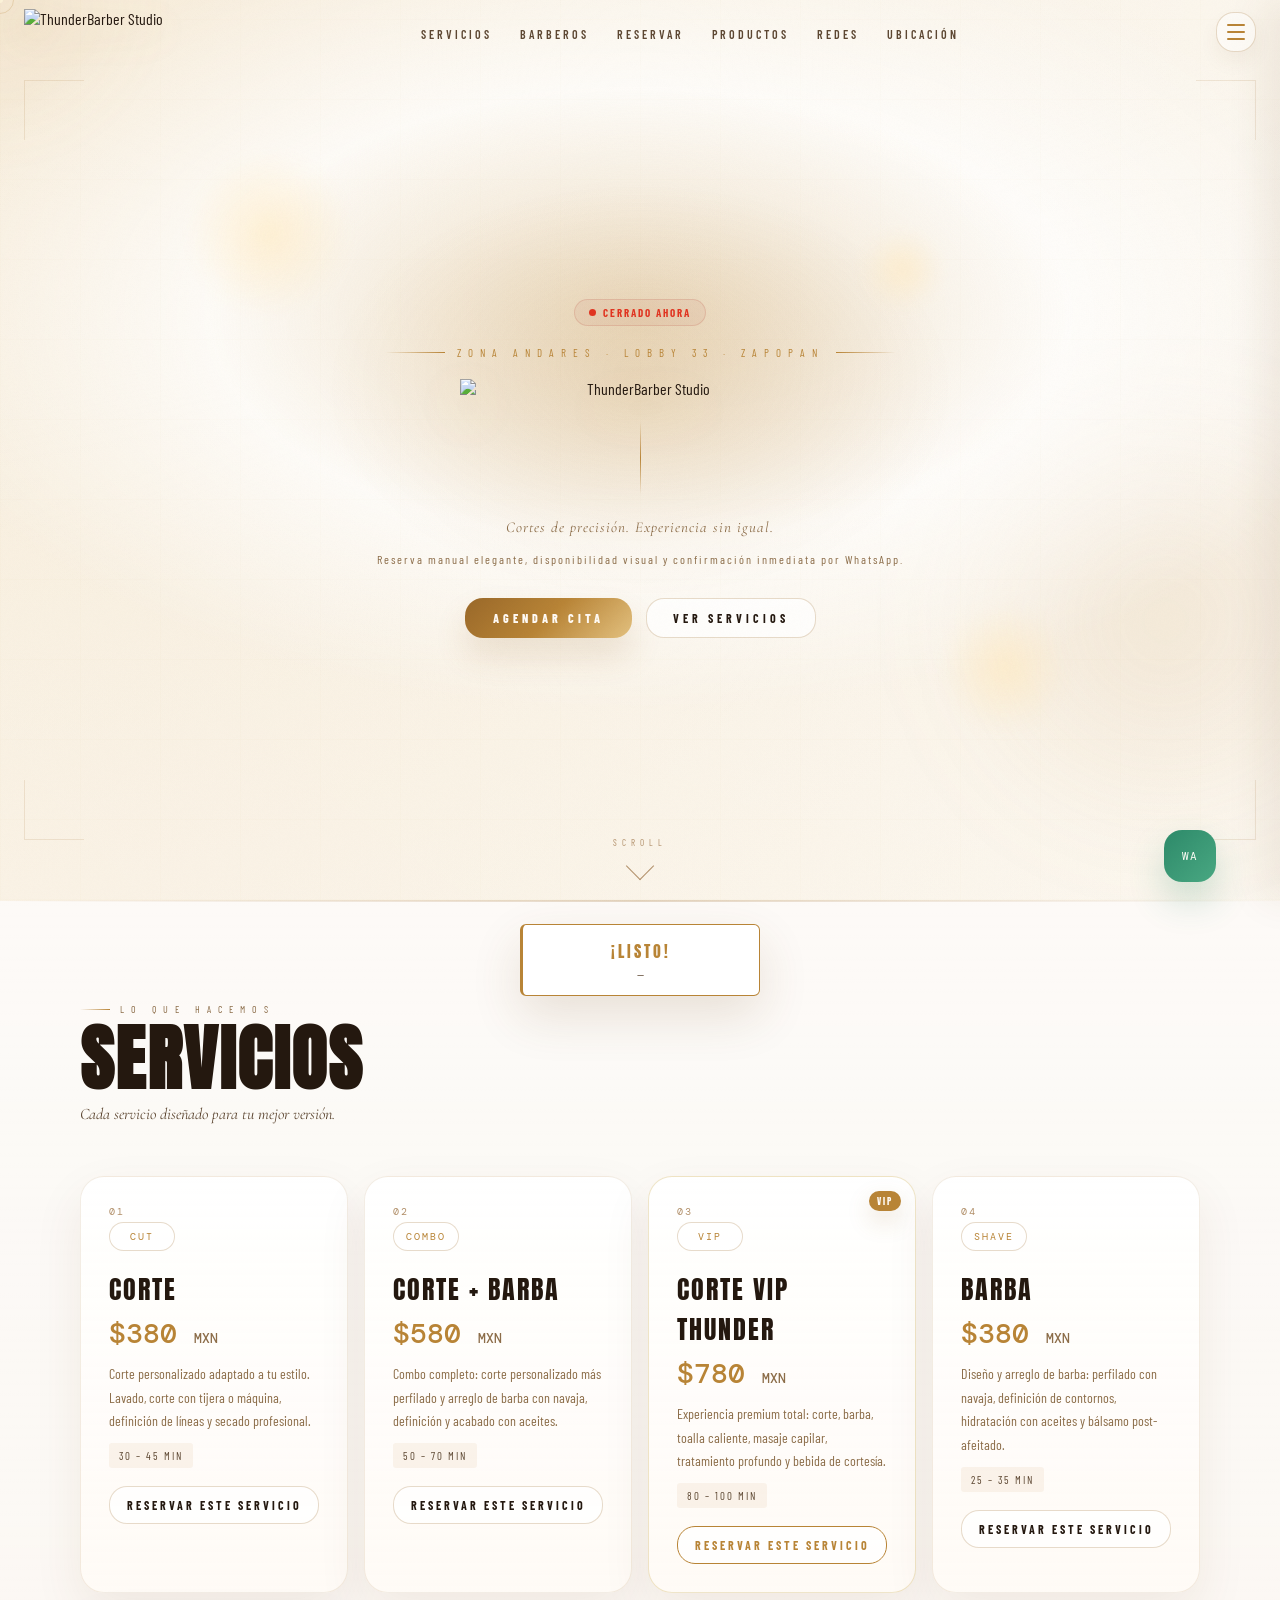
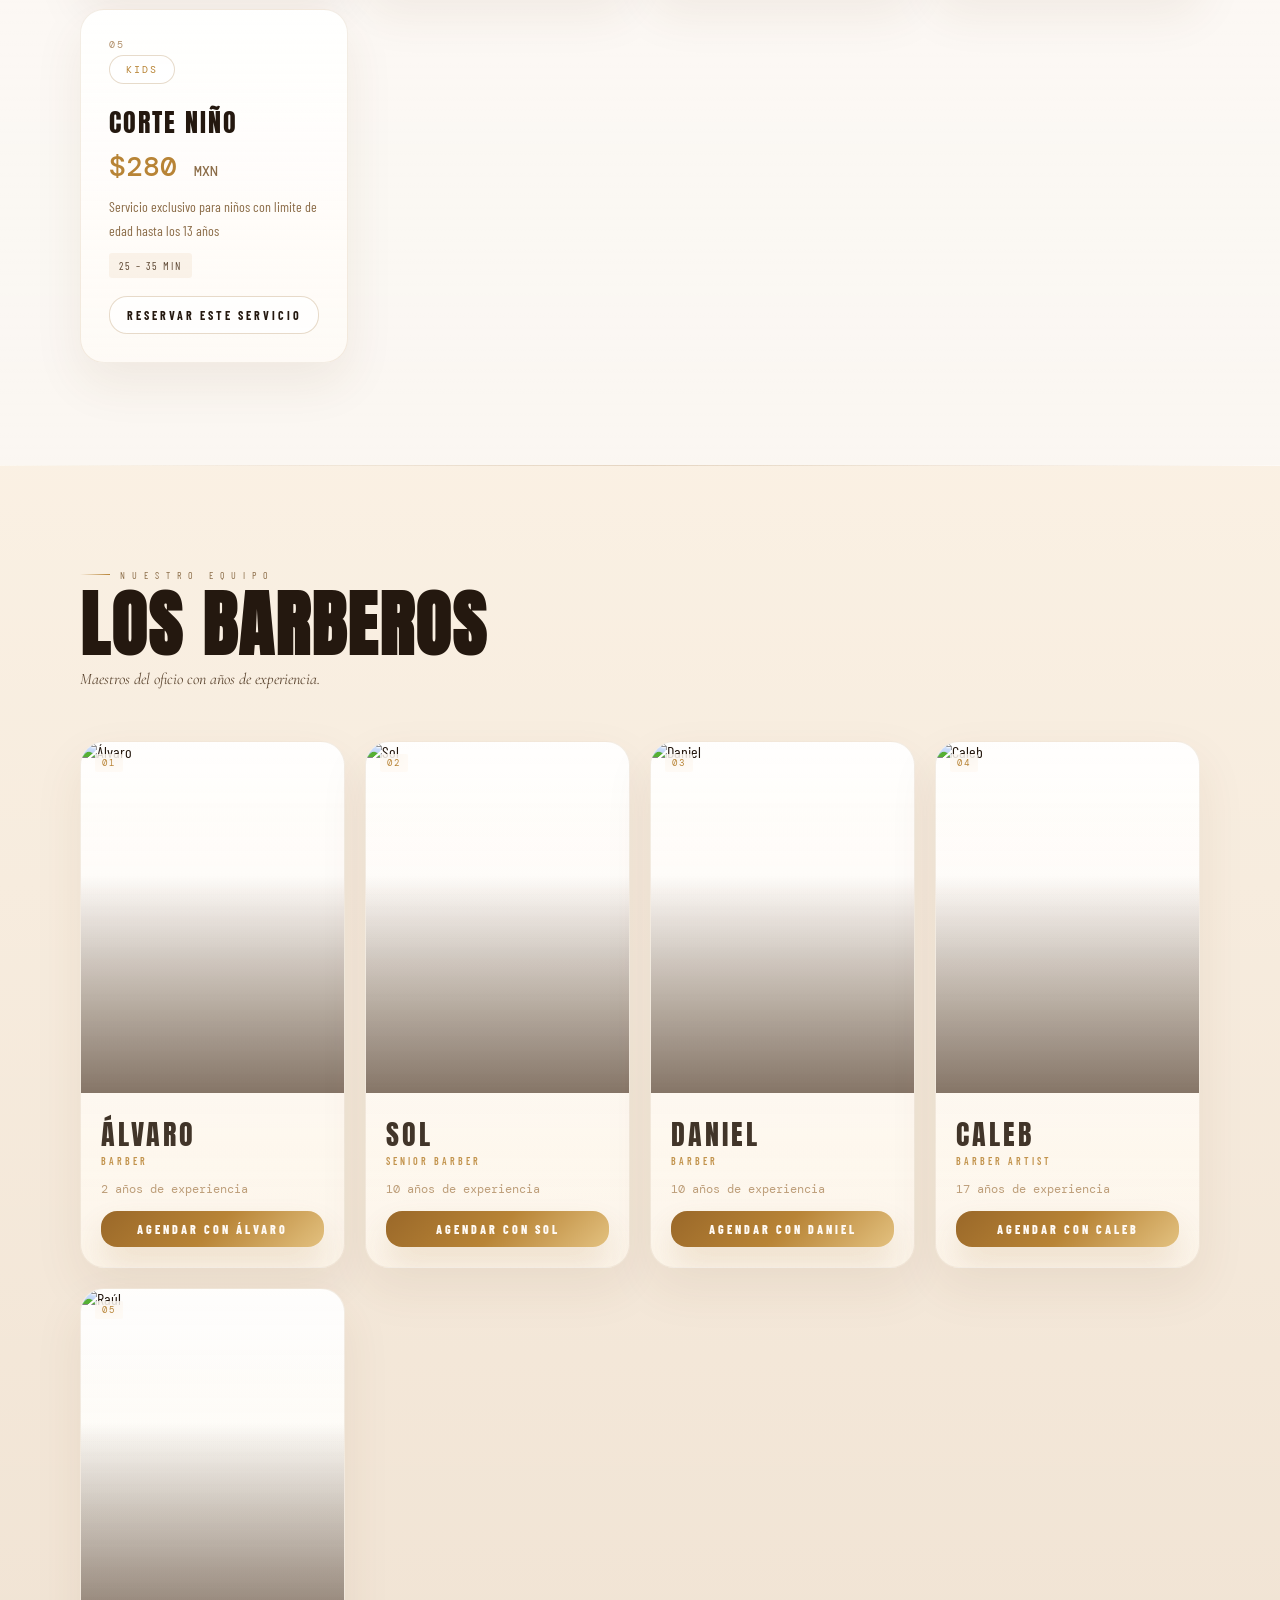
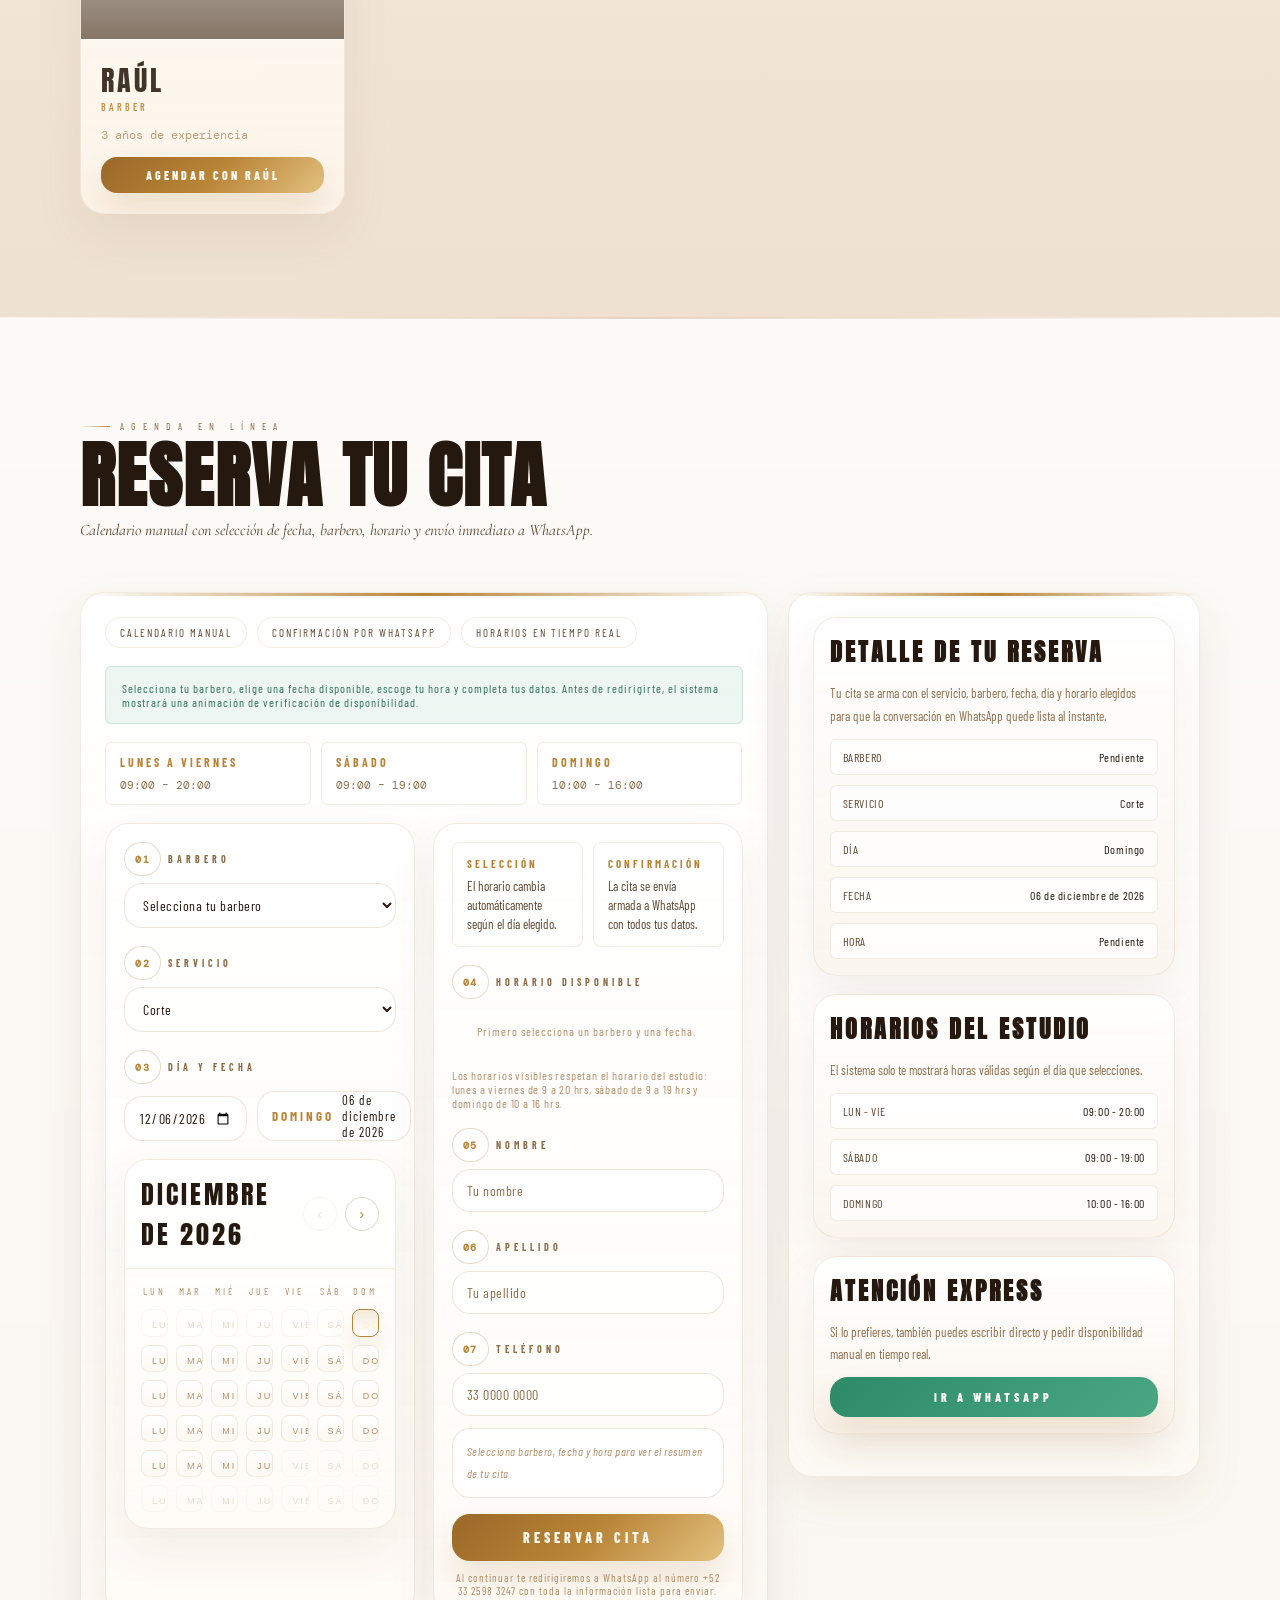
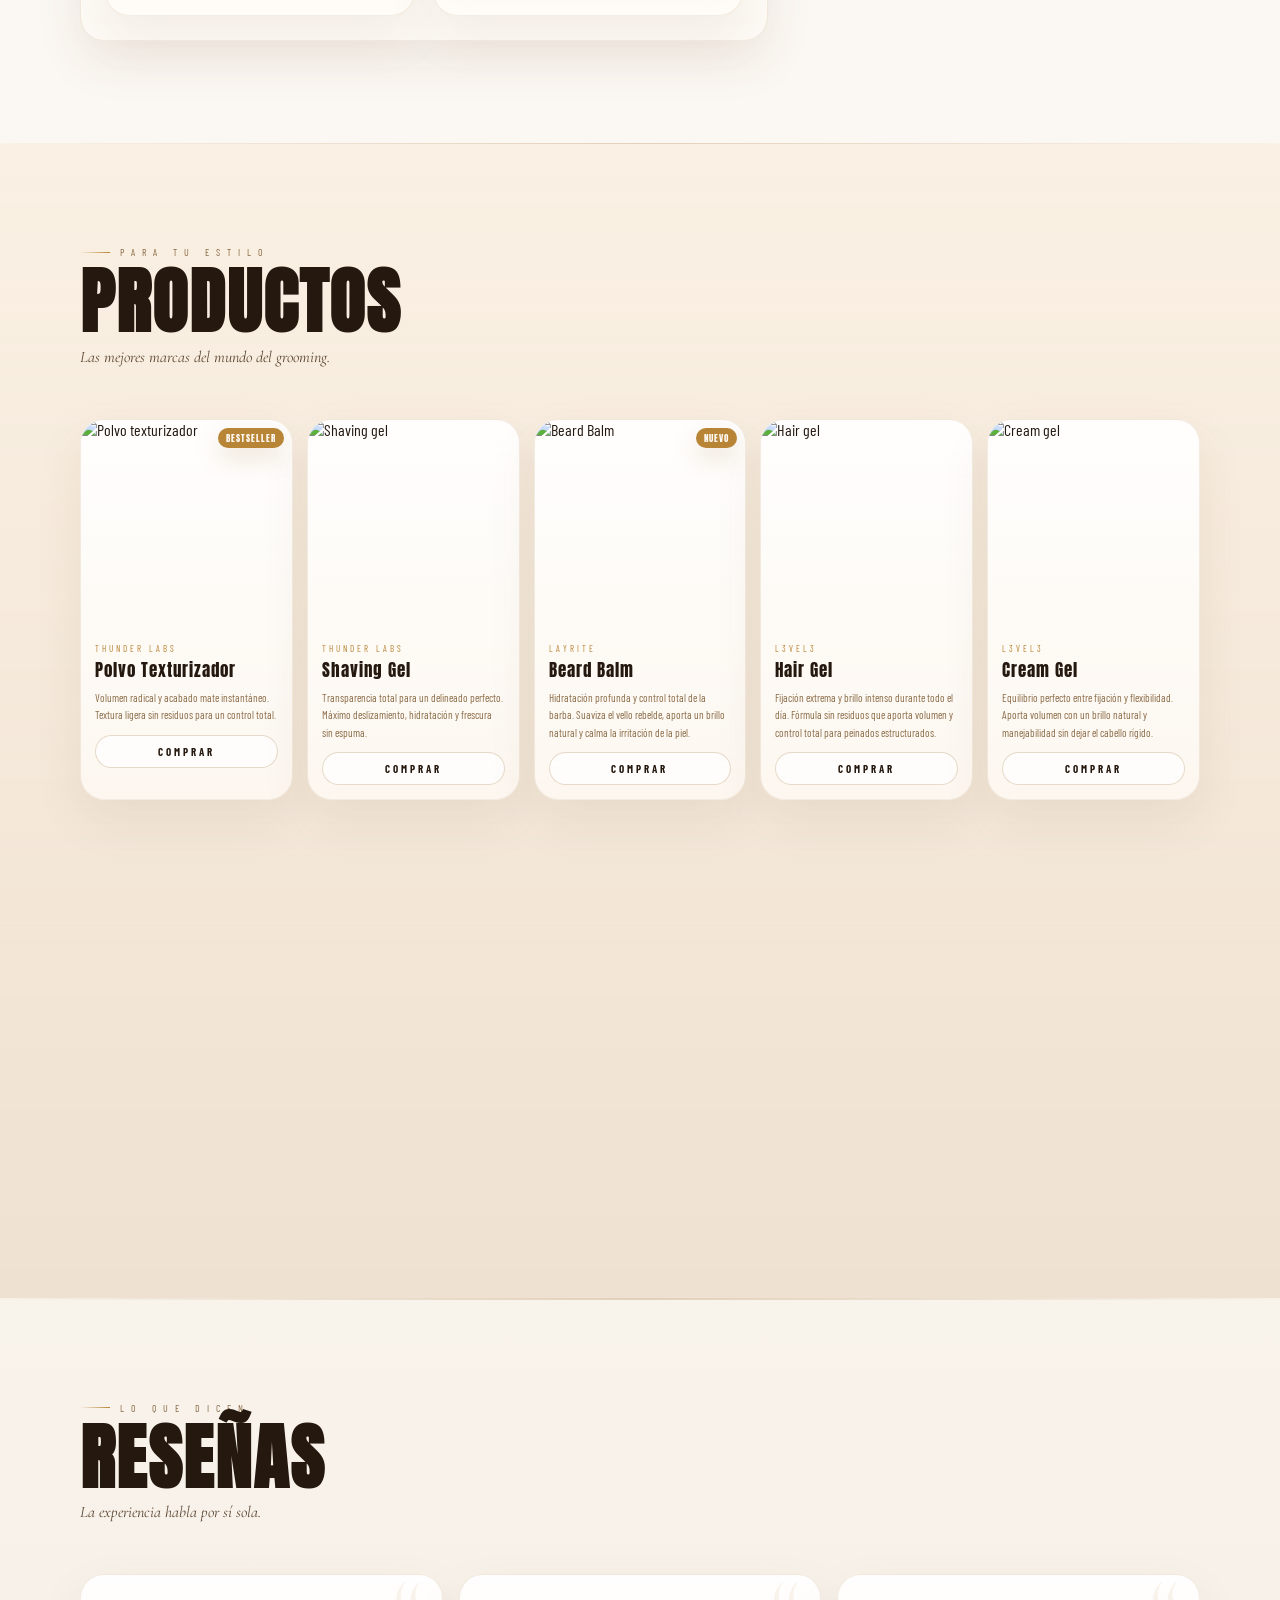
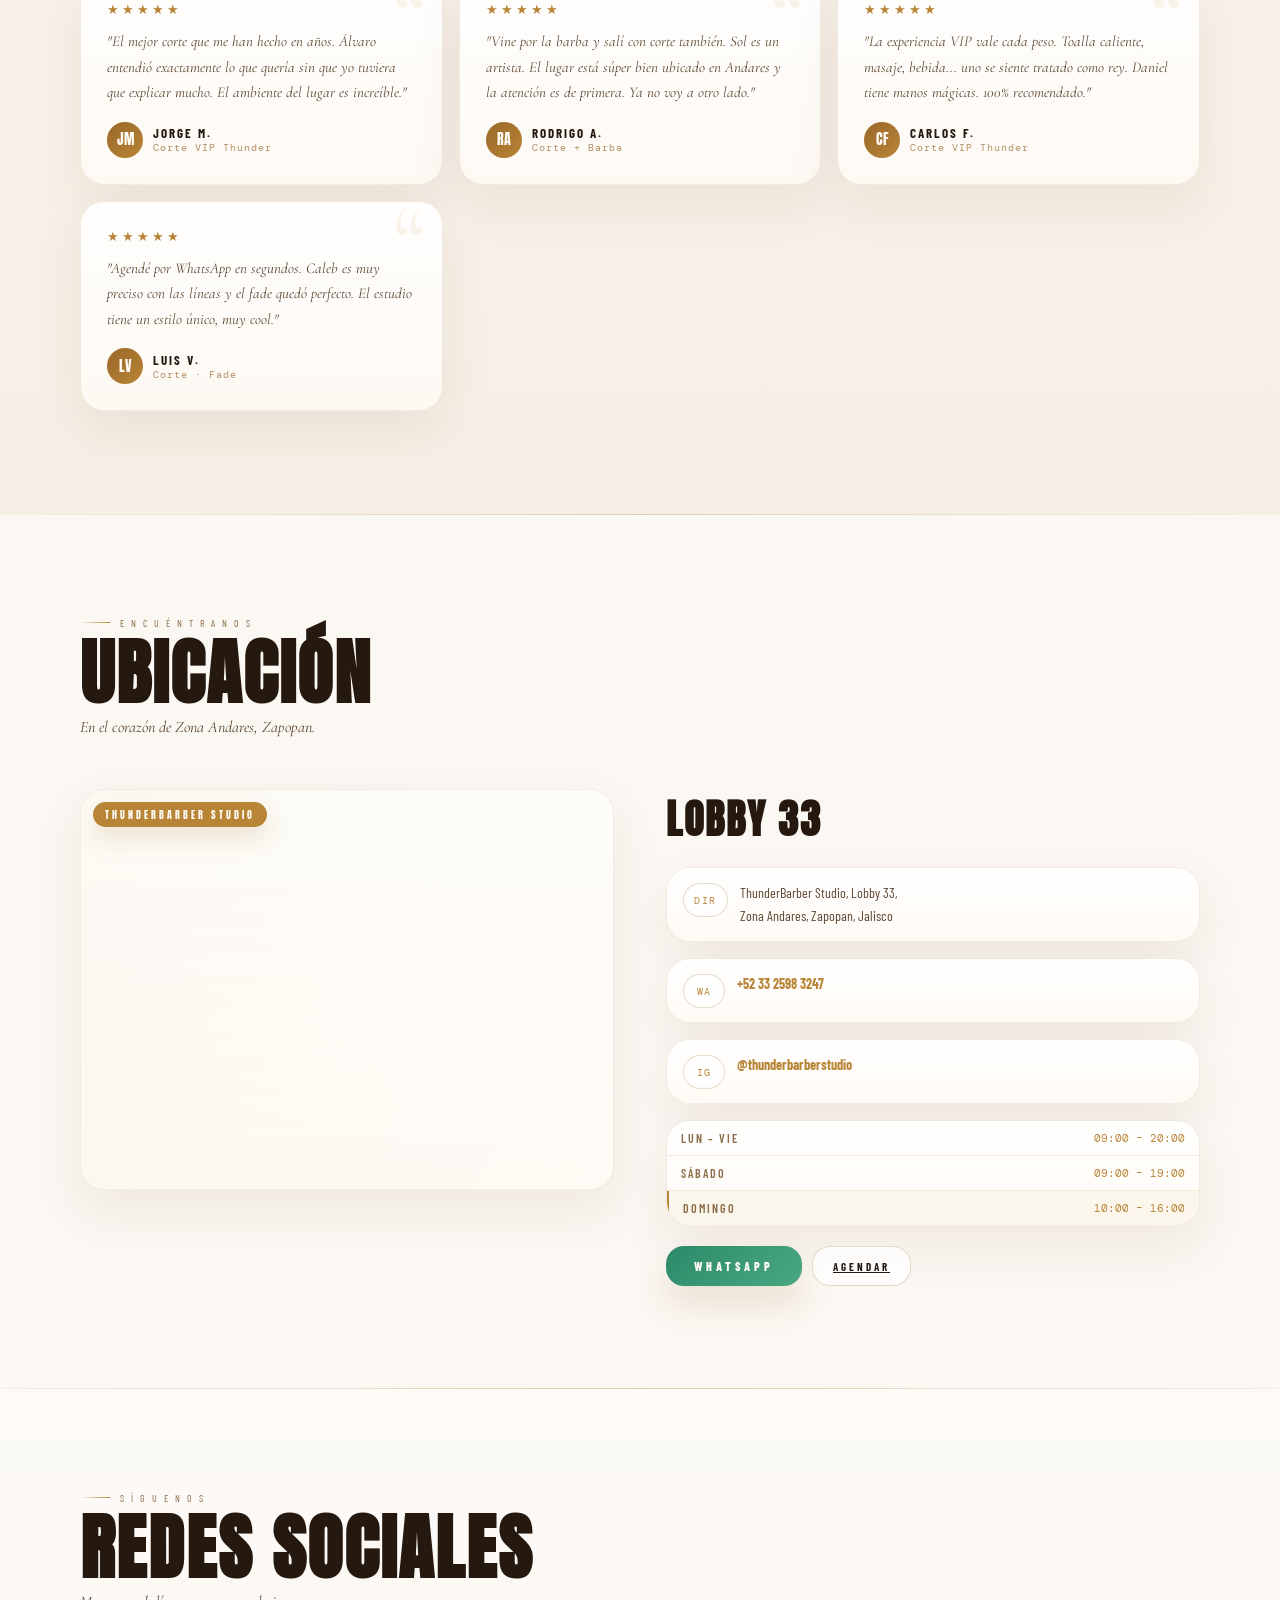
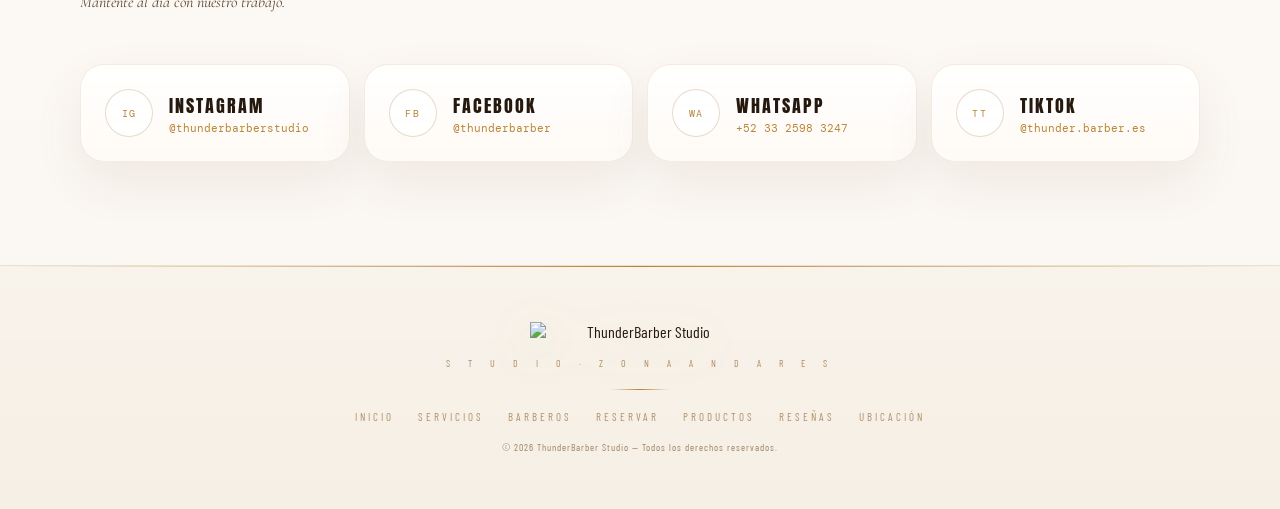
==== index.html @ 8186f0cd "Clean hero logo and stabilize mobile intro Co-authored-by: zxb7rx <zbirstudios-dot@users.noreply.git" ====
<!DOCTYPE html>
<html lang="es">
<head>
<meta charset="UTF-8">
<meta name="viewport" content="width=device-width, initial-scale=1.0, maximum-scale=1.0, user-scalable=no">
<meta name="description" content="ThunderBarber Studio — Barbería premium en Zona Andares, Zapopan">
<title>ThunderBarber Studio | Reserva tu cita</title>
<link rel="preconnect" href="https://fonts.googleapis.com">
<link rel="preconnect" href="https://fonts.gstatic.com" crossorigin>
<link href="https://fonts.googleapis.com/css2?family=Anton&family=DM+Mono:wght@400;500&family=Cormorant+Garamond:ital,wght@0,300;0,400;0,600;1,300;1,400&family=Barlow+Condensed:wght@300;400;500;600;700;800;900&display=swap" rel="stylesheet">
<style>
:root{
  --g1:#c9a84c; --g2:#e8c96a; --g3:#f5e0a0; --g-d:#7a5c18; --g-dk:#3d2e0c;
  --bg:#0d0b08; --bg2:#151210; --bg3:#1d1812; --bg4:#251e15; --bg5:#110f0d;
  --surface:#1a1510; --surface2:#221c13; --surface3:#2b2419;
  --border:rgba(201,168,76,.14); --border2:rgba(201,168,76,.28); --border3:rgba(201,168,76,.55);
  --text:#f5edd8; --text2:#c4b58a; --text3:#7a6b4a; --text4:#4d4030;
  --red:#e03420; --green:#2db87a;
  --glow:rgba(201,168,76,.18); --glow2:rgba(201,168,76,.08);
  --r:4px;
  --font-display:'Anton',sans-serif;
  --font-body:'Barlow Condensed',sans-serif;
  --font-serif:'Cormorant Garamond',serif;
  --font-mono:'DM Mono',monospace;
}
*{margin:0;padding:0;box-sizing:border-box}
html{scroll-behavior:smooth;overflow-x:hidden}
body{
  background:
    radial-gradient(circle at top,rgba(201,168,76,.08),transparent 30%),
    linear-gradient(180deg,#0d0b08 0%,#12100d 32%,#0b0907 100%);
  color:var(--text);
  font-family:var(--font-body);
  overflow-x:hidden;
  cursor:none;
  -webkit-font-smoothing:antialiased;
  position:relative;
}
body.modal-open{overflow:hidden}
body::before{
  content:'';
  position:fixed;
  inset:0;
  z-index:9990;
  pointer-events:none;
  opacity:.03;
  background-image:url("data:image/svg+xml,%3Csvg viewBox='0 0 256 256' xmlns='http://www.w3.org/2000/svg'%3E%3Cfilter id='n'%3E%3CfeTurbulence type='fractalNoise' baseFrequency='0.9' numOctaves='4' stitchTiles='stitch'/%3E%3C/filter%3E%3Crect width='100%25' height='100%25' filter='url(%23n)'/%3E%3C/svg%3E");
  background-size:128px;
}
body::after{
  content:'';
  position:fixed;
  inset:auto auto 8% -12%;
  width:42vw;
  height:42vw;
  border-radius:50%;
  background:radial-gradient(circle,rgba(201,168,76,.06),transparent 70%);
  filter:blur(40px);
  pointer-events:none;
  animation:body-orb 14s ease-in-out infinite alternate;
  z-index:-1;
}
@keyframes body-orb{
  from{transform:translate3d(0,0,0) scale(1)}
  to{transform:translate3d(20vw,-10vh,0) scale(1.2)}
}

.spotlight{
  position:fixed;
  width:360px;
  height:360px;
  border-radius:50%;
  pointer-events:none;
  background:radial-gradient(circle,rgba(201,168,76,.08),transparent 62%);
  transform:translate(-50%,-50%);
  z-index:0;
  mix-blend-mode:screen;
  filter:blur(18px);
  opacity:.7;
}

.spark-layer{
  position:fixed;
  inset:0;
  pointer-events:none;
  z-index:1;
  overflow:hidden;
}
.spark{
  position:absolute;
  width:3px;
  height:3px;
  border-radius:50%;
  background:rgba(232,201,106,.65);
  box-shadow:0 0 12px rgba(232,201,106,.5);
  animation:spark-float linear infinite;
}
@keyframes spark-float{
  0%{transform:translate3d(0,0,0) scale(.5);opacity:0}
  15%{opacity:.8}
  85%{opacity:.35}
  100%{transform:translate3d(0,-140px,0) scale(1.2);opacity:0}
}

.cur-dot{width:6px;height:6px;background:var(--g1);border-radius:50%;position:fixed;pointer-events:none;z-index:10000;transform:translate(-50%,-50%);transition:transform .1s,width .2s,height .2s;mix-blend-mode:screen}
.cur-ring{width:28px;height:28px;border:1px solid var(--g1);border-radius:50%;position:fixed;pointer-events:none;z-index:9999;transform:translate(-50%,-50%);opacity:.45;transition:width .25s,height .25s,opacity .2s;mix-blend-mode:screen}
body.hovering .cur-dot{width:14px;height:14px}
body.hovering .cur-ring{width:48px;height:48px;opacity:.8}
@media(hover:none){.cur-dot,.cur-ring,.spotlight,.spark-layer{display:none}body{cursor:auto}}

#loader{
  position:fixed;
  inset:0;
  background:var(--bg);
  z-index:12000;
  display:flex;
  flex-direction:column;
  align-items:center;
  justify-content:center;
  gap:14px;
  transition:opacity .8s cubic-bezier(.4,0,.2,1),visibility .8s;
}
#loader.out{opacity:0;visibility:hidden;pointer-events:none}
.ld-bolt{font-size:56px;animation:ld-pulse 1.2s ease-in-out infinite;filter:drop-shadow(0 0 24px var(--g1))}
@keyframes ld-pulse{
  0%,100%{transform:scale(1) rotate(-8deg);filter:drop-shadow(0 0 18px var(--g1))}
  50%{transform:scale(1.2) rotate(8deg);filter:drop-shadow(0 0 60px var(--g2))}
}
.ld-name{
  width:min(240px,54vw);
  display:flex;
  align-items:center;
  justify-content:center;
  animation:ld-fade 1.5s ease infinite alternate;
}
.ld-name-img{
  width:100%;
  height:auto;
  display:block;
  filter:drop-shadow(0 0 18px rgba(232,201,106,.28));
}
@keyframes ld-fade{from{opacity:.2}to{opacity:1}}
.ld-track{width:160px;height:1px;background:var(--bg4);margin-top:6px;position:relative;overflow:hidden}
.ld-fill{position:absolute;left:0;top:0;height:100%;background:linear-gradient(90deg,var(--g-d),var(--g1),var(--g2));animation:ld-bar 2.4s cubic-bezier(.4,0,.2,1) forwards}
@keyframes ld-bar{from{width:0}to{width:100%}}

#nav{
  position:fixed;
  top:0;left:0;right:0;
  z-index:8000;
  height:64px;
  display:flex;
  align-items:center;
  justify-content:space-between;
  padding:0 24px;
  transition:background .4s,border-color .4s,backdrop-filter .4s,box-shadow .4s;
}
#nav.scrolled{
  background:rgba(13,11,8,.88);
  backdrop-filter:blur(20px);
  border-bottom:1px solid var(--border);
  box-shadow:0 12px 40px rgba(0,0,0,.18);
}
.nav-logo{text-decoration:none;cursor:none;display:flex;align-items:center}
.nav-logo-img{display:block;height:46px;width:auto;filter:drop-shadow(0 10px 18px rgba(201,168,76,.18))}
.nav-links{display:flex;gap:28px;list-style:none}
.nav-links a{font-size:12px;letter-spacing:3px;color:var(--text3);text-decoration:none;transition:color .2s,transform .2s;cursor:none;font-weight:600}
.nav-links a:hover{color:var(--g1);transform:translateY(-2px)}
@media(max-width:780px){.nav-links{display:none}}
#ham{
  width:40px;height:40px;background:transparent;border:1px solid var(--border2);border-radius:var(--r);
  display:flex;flex-direction:column;align-items:center;justify-content:center;gap:5px;cursor:none;transition:border-color .2s,transform .2s;
}
#ham:hover{border-color:var(--g1);transform:translateY(-2px)}
.hb{width:18px;height:1.5px;background:var(--g1);border-radius:1px;transition:all .35s cubic-bezier(.4,0,.2,1)}
#ham.open .hb:nth-child(1){transform:translateY(6.5px) rotate(45deg)}
#ham.open .hb:nth-child(2){opacity:0;transform:scaleX(0)}
#ham.open .hb:nth-child(3){transform:translateY(-6.5px) rotate(-45deg)}
#mob-ov{position:fixed;inset:0;z-index:7000;background:rgba(0,0,0,.6);backdrop-filter:blur(6px);opacity:0;visibility:hidden;transition:all .3s}
#mob-ov.open{opacity:1;visibility:visible}
#mob-menu{
  position:fixed;top:0;right:0;width:min(300px,88vw);height:100dvh;background:var(--surface);border-left:1px solid var(--border2);
  z-index:7500;transform:translateX(100%);transition:transform .45s cubic-bezier(.4,0,.2,1);padding:72px 28px 32px;display:flex;flex-direction:column;overflow-y:auto
}
#mob-menu::before{content:'';position:absolute;top:0;left:0;right:0;height:2px;background:linear-gradient(90deg,transparent,var(--g1),transparent)}
#mob-menu.open{transform:none}
.mob-lnk{display:flex;align-items:center;gap:12px;padding:14px 0;color:var(--text2);text-decoration:none;font-size:15px;letter-spacing:3px;font-weight:700;border-bottom:1px solid var(--border);transition:color .2s,padding-left .25s;cursor:none}
.mob-lnk:hover{color:var(--g1);padding-left:8px}
.mob-lnk-ico{font-size:16px;width:22px;text-align:center}
.mob-soc{margin-top:auto;padding-top:24px;display:flex;gap:10px}
.msoc-btn{width:36px;height:36px;border:1px solid var(--border2);border-radius:var(--r);display:flex;align-items:center;justify-content:center;text-decoration:none;font-size:15px;transition:all .2s;cursor:none;color:var(--text)}
.msoc-btn:hover{background:var(--g1);border-color:var(--g1);color:var(--bg)}

section{padding:clamp(60px,8vw,104px) clamp(20px,5vw,40px);position:relative}
.cont{max-width:1120px;margin:0 auto;width:100%;position:relative;z-index:2}
.sec-head{margin-bottom:clamp(32px,5vw,52px)}
.sec-label{font-size:10px;letter-spacing:7px;color:var(--g1);display:flex;align-items:center;gap:10px;margin-bottom:10px}
.sec-label::before{content:'';width:30px;height:1px;background:var(--g1)}
.sec-title{font-family:var(--font-display);font-size:clamp(38px,8vw,72px);letter-spacing:2px;line-height:.95;color:var(--text)}
.sec-sub{font-family:var(--font-serif);font-style:italic;font-size:16px;color:var(--text3);margin-top:10px}
.sec-rule{height:1px;background:linear-gradient(90deg,transparent,var(--border2),transparent);margin:0}
.gold-text{
  background:linear-gradient(135deg,var(--g-d) 0%,var(--g1) 40%,var(--g2) 60%,var(--g1) 100%);
  -webkit-background-clip:text;-webkit-text-fill-color:transparent;background-clip:text
}

#inicio{min-height:100dvh;display:grid;place-items:center;position:relative;overflow:hidden;padding:80px 24px 60px}
.hero-bg{position:absolute;inset:0;background:radial-gradient(ellipse 90% 60% at 50% 35%,rgba(201,168,76,.08) 0%,transparent 70%)}
.hero-vlines{position:absolute;inset:0;pointer-events:none;background-image:repeating-linear-gradient(90deg,rgba(201,168,76,.03) 0,rgba(201,168,76,.03) 1px,transparent 1px,transparent 80px)}
.hero-hlines{position:absolute;inset:0;pointer-events:none;background-image:repeating-linear-gradient(0deg,rgba(201,168,76,.03) 0,rgba(201,168,76,.03) 1px,transparent 1px,transparent 80px)}
.hero-glow{
  position:absolute;top:20%;left:50%;transform:translateX(-50%);width:640px;height:420px;background:radial-gradient(ellipse,rgba(201,168,76,.08) 0%,transparent 70%);
  pointer-events:none;animation:hero-breathe 5s ease-in-out infinite
}
.hero-orb{
  position:absolute;border-radius:50%;filter:blur(8px);mix-blend-mode:screen;pointer-events:none;opacity:.7;
  background:radial-gradient(circle,rgba(232,201,106,.2),transparent 65%);
}
.hero-orb.o1{width:180px;height:180px;top:16%;left:14%;animation:orb-float 9s ease-in-out infinite}
.hero-orb.o2{width:140px;height:140px;bottom:18%;right:16%;animation:orb-float 12s ease-in-out infinite reverse}
.hero-orb.o3{width:90px;height:90px;top:25%;right:26%;animation:orb-float 7s ease-in-out infinite}
@keyframes hero-breathe{
  0%,100%{opacity:.7;transform:translateX(-50%) scale(1)}
  50%{opacity:1;transform:translateX(-50%) scale(1.12)}
}
@keyframes orb-float{
  0%,100%{transform:translate3d(0,0,0)}
  50%{transform:translate3d(0,-22px,0)}
}
.hero-corner{position:absolute;width:60px;height:60px;pointer-events:none}
.hero-corner.tl{top:80px;left:24px;border-top:1px solid var(--border2);border-left:1px solid var(--border2)}
.hero-corner.tr{top:80px;right:24px;border-top:1px solid var(--border2);border-right:1px solid var(--border2)}
.hero-corner.bl{bottom:60px;left:24px;border-bottom:1px solid var(--border2);border-left:1px solid var(--border2)}
.hero-corner.br{bottom:60px;right:24px;border-bottom:1px solid var(--border2);border-right:1px solid var(--border2)}
.hero-inner{position:relative;z-index:2;text-align:center;max-width:920px}
.hero-eyebrow{font-size:11px;letter-spacing:7px;color:var(--g1);margin-bottom:20px;display:flex;align-items:center;justify-content:center;gap:12px;animation:fadey .8s ease .2s both}
.hero-eyebrow::before,.hero-eyebrow::after{content:'';flex:1;max-width:60px;height:1px;background:linear-gradient(90deg,transparent,var(--g1))}
.hero-eyebrow::after{background:linear-gradient(90deg,var(--g1),transparent)}
.hero-brand{
  position:relative;
  width:min(360px,68vw);
  margin:6px auto 10px;
  padding:0;
  animation:fadey .8s ease .4s both;
  background:none;
  border:none;
  border-radius:0;
  box-shadow:none;
}
.hero-brand::before{
  content:none;
  position:absolute;
  inset:10% 12%;
  border-radius:50%;
  background:radial-gradient(circle,rgba(201,168,76,.22) 0%,rgba(201,168,76,.08) 45%,transparent 72%);
  filter:blur(24px);
  animation:hero-breathe 5s ease-in-out infinite;
}
.hero-brand-img{
  position:relative;
  z-index:1;
  width:100%;
  height:auto;
  display:block;
  filter:drop-shadow(0 0 36px rgba(201,168,76,.18)) drop-shadow(0 0 14px rgba(245,224,160,.15));
  animation:brand-float 3.4s ease-in-out infinite;
}
@keyframes brand-float{
  0%,100%{
    transform:translate3d(0,0,0) scale(1);
    filter:drop-shadow(0 0 36px rgba(201,168,76,.18)) drop-shadow(0 0 14px rgba(245,224,160,.15));
  }
  50%{
    transform:translate3d(0,-10px,0) scale(1.03);
    filter:drop-shadow(0 0 46px rgba(232,201,106,.28)) drop-shadow(0 0 20px rgba(245,224,160,.2));
  }
}
.hero-sep{width:1px;height:60px;background:linear-gradient(180deg,transparent,var(--g1),transparent);margin:24px auto;animation:fadey .8s ease .7s both}
.hero-tag{font-family:var(--font-serif);font-style:italic;font-size:15px;color:var(--text3);letter-spacing:1px;margin-bottom:16px;animation:fadey .8s ease .8s both}
.hero-micro{font-size:12px;letter-spacing:2px;color:var(--text4);margin-bottom:32px;animation:fadey .8s ease .88s both}
@keyframes fadey{from{opacity:0;transform:translateY(18px)}to{opacity:1;transform:none}}
.hero-cta{display:flex;gap:14px;flex-wrap:wrap;justify-content:center;animation:fadey .8s ease 1s both}
.hero-scroll{position:absolute;bottom:24px;left:50%;transform:translateX(-50%);display:flex;flex-direction:column;align-items:center;gap:8px;animation:scroll-pulse 2s ease infinite;cursor:none;z-index:2}
.hero-scroll span{font-size:9px;letter-spacing:5px;color:var(--text4)}
.scroll-arr{width:20px;height:20px;border-right:1px solid var(--text4);border-bottom:1px solid var(--text4);transform:rotate(45deg)}
@keyframes scroll-pulse{
  0%,100%{opacity:.3;transform:translateX(-50%) translateY(0)}
  50%{opacity:.7;transform:translateX(-50%) translateY(8px)}
}

.status-badge{display:inline-flex;align-items:center;gap:7px;padding:6px 14px;border-radius:20px;font-size:11px;letter-spacing:2px;font-weight:700;margin-bottom:20px;animation:fadey .8s ease .15s both}
.status-badge.open{background:rgba(45,184,122,.12);border:1px solid rgba(45,184,122,.3);color:#2db87a}
.status-badge.closed{background:rgba(224,52,32,.1);border:1px solid rgba(224,52,32,.25);color:#e03420}
.status-dot{width:7px;height:7px;border-radius:50%;background:currentColor;animation:dot-blink 1.5s ease infinite}
@keyframes dot-blink{0%,100%{opacity:1}50%{opacity:.3}}

.btn-primary,.btn-secondary,.btn-ghost,.btn-confirm,.srv-btn,.prd-buy,.brb-btn{
  position:relative;overflow:hidden;isolation:isolate;
}
.btn-primary::after,.btn-secondary::after,.btn-ghost::after,.btn-confirm::after,.srv-btn::after,.prd-buy::after,.brb-btn::after{
  content:'';
  position:absolute;
  inset:-120% auto auto -40%;
  width:40%;
  height:240%;
  background:linear-gradient(90deg,transparent,rgba(255,255,255,.22),transparent);
  transform:rotate(20deg);
  transition:transform .55s ease;
}
.btn-primary:hover::after,.btn-secondary:hover::after,.btn-ghost:hover::after,.btn-confirm:hover::after,.srv-btn:hover::after,.prd-buy:hover::after,.brb-btn:hover::after{
  transform:translateX(320%) rotate(20deg);
}
.btn-primary{padding:13px 28px;background:var(--g1);color:var(--bg);font-family:var(--font-body);font-weight:800;font-size:12px;letter-spacing:4px;border:none;cursor:pointer;text-decoration:none;display:inline-flex;align-items:center;gap:8px;border-radius:var(--r);transition:all .25s;box-shadow:0 8px 30px rgba(201,168,76,.12)}
.btn-primary::before{content:'';position:absolute;inset:0;background:linear-gradient(135deg,var(--g2),var(--g1));opacity:0;transition:opacity .25s}
.btn-primary:hover{transform:translateY(-2px);box-shadow:0 8px 30px rgba(201,168,76,.4)}
.btn-primary:hover::before{opacity:1}
.btn-primary span,.btn-secondary span,.btn-ghost span,.btn-confirm span,.srv-btn span,.prd-buy span,.brb-btn span{position:relative;z-index:1}
.btn-secondary{padding:12px 26px;background:transparent;color:var(--text);font-family:var(--font-body);font-weight:700;font-size:12px;letter-spacing:4px;border:1px solid rgba(245,237,216,.25);cursor:pointer;text-decoration:none;display:inline-flex;align-items:center;gap:8px;border-radius:var(--r);transition:all .25s}
.btn-secondary:hover{background:rgba(245,237,216,.06);border-color:rgba(245,237,216,.5);transform:translateY(-2px)}
.btn-ghost{padding:9px 20px;background:transparent;color:var(--g1);font-family:var(--font-body);font-weight:700;font-size:11px;letter-spacing:3px;border:1px solid var(--border2);cursor:pointer;border-radius:var(--r);transition:all .2s;display:inline-flex;align-items:center;gap:6px}
.btn-ghost:hover{background:rgba(201,168,76,.08);border-color:var(--g1)}
.btn-confirm{width:100%;padding:15px;background:linear-gradient(135deg,var(--g-d),var(--g1));border:none;color:var(--bg);font-family:var(--font-body);font-weight:800;font-size:14px;letter-spacing:4px;cursor:pointer;border-radius:var(--r);transition:opacity .2s,transform .2s,box-shadow .2s;display:flex;align-items:center;justify-content:center;gap:9px}
.btn-confirm:hover{opacity:.92;transform:translateY(-2px);box-shadow:0 8px 30px rgba(201,168,76,.35)}
.btn-confirm:active{transform:scale(.98)}
.btn-confirm.loading{pointer-events:none;opacity:.75}

#servicios{background:var(--bg2)}
#servicios::before,#reserva::before,#testimonios::before{content:'';position:absolute;top:0;left:0;right:0;height:1px;background:linear-gradient(90deg,transparent,var(--border2),transparent)}
.srv-grid{display:grid;grid-template-columns:repeat(auto-fill,minmax(min(100%,260px),1fr));gap:16px}
.srv-card{
  background:linear-gradient(180deg,rgba(255,255,255,.02),transparent),var(--surface);
  border:1px solid var(--border);
  border-radius:6px;
  padding:clamp(20px,4vw,28px);
  position:relative;
  overflow:hidden;
  transition:transform .35s cubic-bezier(.4,0,.2,1),box-shadow .35s,border-color .3s;
}
.srv-card::before{
  content:'';
  position:absolute;
  inset:-40% -20%;
  background:radial-gradient(circle,rgba(201,168,76,.12),transparent 50%);
  opacity:0;
  transition:opacity .35s;
}
.srv-card::after{content:'';position:absolute;inset:0;background:linear-gradient(135deg,rgba(201,168,76,.04),transparent);opacity:0;transition:opacity .35s}
.srv-card-line{position:absolute;bottom:0;left:0;right:0;height:2px;background:linear-gradient(90deg,transparent,var(--g1),transparent);transform:scaleX(0);transition:transform .4s}
.srv-vip-badge{position:absolute;top:14px;right:14px;background:var(--g1);color:var(--bg);font-family:var(--font-display);font-size:9px;letter-spacing:2px;padding:3px 8px;border-radius:2px}
.srv-card:hover{transform:translateY(-6px);box-shadow:0 20px 50px rgba(0,0,0,.4),0 0 0 1px rgba(201,168,76,.2);border-color:var(--border2)}
.srv-card:hover::before,.srv-card:hover::after{opacity:1}
.srv-card:hover .srv-card-line{transform:scaleX(1)}
.srv-ico{font-size:32px;margin-bottom:14px;display:block;transition:transform .3s}
.srv-card:hover .srv-ico{transform:scale(1.1) rotate(-5deg)}
.srv-num{font-family:var(--font-mono);font-size:10px;color:var(--text4);letter-spacing:2px;margin-bottom:4px}
.srv-name{font-family:var(--font-display);font-size:26px;letter-spacing:2px;color:var(--text);margin-bottom:6px}
.srv-price{font-family:var(--font-mono);font-size:28px;color:var(--g1);font-weight:500;margin-bottom:10px}
.srv-price small{font-size:13px;color:var(--text3)}
.srv-desc{font-size:14px;color:var(--text3);line-height:1.7;margin-bottom:10px;font-weight:400}
.srv-time{font-size:11px;letter-spacing:2px;color:var(--text4);display:flex;align-items:center;gap:6px;margin-bottom:18px;padding:6px 10px;background:rgba(255,255,255,.03);border-radius:3px;width:fit-content}
.srv-btn{width:100%;padding:11px;background:transparent;border:1px solid var(--border2);color:var(--text2);font-family:var(--font-body);font-size:12px;letter-spacing:3px;cursor:pointer;border-radius:var(--r);font-weight:700;transition:all .25s;display:flex;align-items:center;justify-content:center;gap:6px}
.srv-btn:hover{background:var(--g1);color:var(--bg);border-color:var(--g1);transform:translateY(-1px);box-shadow:0 4px 18px rgba(201,168,76,.3)}
.srv-btn:active{transform:scale(.97)}
.srv-card.vip{border-color:rgba(201,168,76,.3)}
.srv-card.vip .srv-btn{border-color:var(--g1);color:var(--g1)}

#barberos{background:var(--bg3)}
.brb-grid{display:grid;grid-template-columns:repeat(auto-fill,minmax(min(100%,230px),1fr));gap:20px}
.brb-card{background:var(--surface);border:1px solid var(--border);border-radius:6px;overflow:hidden;transition:transform .4s cubic-bezier(.4,0,.2,1),box-shadow .4s,border-color .3s;position:relative}
.brb-card::after{content:'';position:absolute;inset:auto 0 0 0;height:1px;background:linear-gradient(90deg,transparent,var(--g1),transparent);transform:scaleX(0);transition:transform .35s}
.brb-card:hover{transform:translateY(-8px) scale(1.01);box-shadow:0 24px 60px rgba(0,0,0,.5),0 0 0 1px rgba(201,168,76,.3);border-color:rgba(201,168,76,.5)}
.brb-card:hover::after{transform:scaleX(1)}
.brb-img-w{aspect-ratio:3/4;overflow:hidden;position:relative}
.brb-img-w::after{content:'';position:absolute;inset:0;background:linear-gradient(180deg,transparent 40%,rgba(13,11,8,.95) 100%)}
.brb-img{width:100%;height:100%;object-fit:cover;filter:grayscale(20%) brightness(.95);transition:transform .6s cubic-bezier(.4,0,.2,1),filter .4s}
.brb-card:hover .brb-img{transform:scale(1.08);filter:grayscale(0%) brightness(1)}
.brb-num{position:absolute;top:12px;left:14px;font-family:var(--font-mono);font-size:9px;color:var(--g1);letter-spacing:2px;z-index:1;background:rgba(13,11,8,.7);padding:3px 7px;border-radius:2px}
.brb-info{padding:clamp(14px,3vw,20px)}
.brb-name{font-family:var(--font-display);font-size:28px;letter-spacing:3px;color:var(--text)}
.brb-role{font-size:10px;letter-spacing:3px;color:var(--g1);margin-bottom:14px;font-weight:600}
.brb-exp{font-size:12px;color:var(--text4);margin-bottom:14px;font-family:var(--font-mono)}
.brb-btn{width:100%;padding:11px;background:linear-gradient(90deg,var(--g-d),var(--g1));border:none;color:var(--bg);font-family:var(--font-body);font-weight:800;font-size:12px;letter-spacing:3px;cursor:pointer;border-radius:var(--r);transition:opacity .2s,transform .2s}
.brb-btn:hover{opacity:.88;transform:scale(.99)}
.brb-btn:active{transform:scale(.96)}

#reserva{background:var(--bg2);position:relative}
.booking-shell{
  display:grid;
  grid-template-columns:minmax(0,1.25fr) minmax(320px,.75fr);
  gap:20px;
  align-items:start;
}
@media(max-width:940px){.booking-shell{grid-template-columns:1fr}}
.booking-panel{
  background:
    linear-gradient(135deg,rgba(201,168,76,.05),transparent 35%),
    linear-gradient(180deg,rgba(255,255,255,.02),transparent 48%),
    var(--surface);
  border:1px solid var(--border2);
  border-radius:10px;
  position:relative;
  overflow:hidden;
  box-shadow:0 8px 40px rgba(0,0,0,.45);
}
.booking-panel::before{
  content:'';
  position:absolute;
  top:0;left:0;right:0;height:2px;
  background:linear-gradient(90deg,transparent,var(--g1),transparent);
}
.booking-main{padding:24px}
.booking-aside{padding:24px;position:sticky;top:90px}
.booking-topline{display:flex;gap:12px;flex-wrap:wrap;margin-bottom:18px}
.booking-chip{
  display:inline-flex;align-items:center;gap:8px;padding:8px 14px;border-radius:999px;
  border:1px solid var(--border);background:rgba(255,255,255,.025);font-size:11px;letter-spacing:2px;color:var(--text2)
}
.booking-grid{display:grid;grid-template-columns:repeat(2,minmax(0,1fr));gap:18px}
@media(max-width:760px){.booking-grid{grid-template-columns:1fr}}
.booking-subpanel{
  border:1px solid var(--border);
  border-radius:8px;
  padding:18px;
  background:linear-gradient(180deg,rgba(255,255,255,.02),transparent),rgba(13,11,8,.22);
}
.booking-note{
  padding:14px 16px;
  border:1px solid rgba(45,184,122,.22);
  background:rgba(45,184,122,.08);
  border-radius:6px;
  color:#7ae1b2;
  font-size:12px;
  letter-spacing:1px;
  margin-bottom:18px;
}
.schedule-pills{display:grid;grid-template-columns:repeat(3,minmax(0,1fr));gap:10px;margin-bottom:18px}
@media(max-width:580px){.schedule-pills{grid-template-columns:1fr}}
.schedule-pill{
  padding:12px 14px;border:1px solid var(--border);border-radius:6px;background:rgba(255,255,255,.02);
  transition:transform .25s,border-color .25s,background .25s
}
.schedule-pill:hover{transform:translateY(-3px);border-color:var(--border2);background:rgba(201,168,76,.06)}
.schedule-pill strong{display:block;font-size:12px;letter-spacing:3px;color:var(--g1);margin-bottom:4px}
.schedule-pill span{font-family:var(--font-mono);font-size:11px;color:var(--text3)}
.fg{margin-bottom:18px}
.fl{display:flex;align-items:center;gap:7px;font-size:10px;letter-spacing:4px;color:var(--g1);margin-bottom:7px;font-weight:700}
.fl-ico{font-size:12px}
.fi,.fs{
  width:100%;padding:12px 14px;background:var(--bg4);border:1px solid var(--border);color:var(--text);
  font-family:var(--font-body);font-size:14px;letter-spacing:.5px;outline:none;border-radius:var(--r);
  transition:border-color .2s,box-shadow .2s,transform .2s;cursor:pointer
}
.fi:focus,.fs:focus{border-color:var(--g1);box-shadow:0 0 0 3px rgba(201,168,76,.08);transform:translateY(-1px)}
.fi::placeholder{color:var(--text4)}
.fs option{background:var(--bg4)}

.date-wrap{display:grid;grid-template-columns:1fr auto;gap:10px;align-items:end}
@media(max-width:520px){.date-wrap{grid-template-columns:1fr}}
.day-indicator{
  min-height:48px;border:1px solid var(--border);border-radius:var(--r);background:rgba(255,255,255,.03);
  display:flex;align-items:center;padding:0 14px;font-size:13px;letter-spacing:1px;color:var(--text2)
}
.day-indicator strong{color:var(--g1);margin-right:8px;letter-spacing:3px}

.calendar-shell{
  margin-top:12px;
  border:1px solid var(--border);
  border-radius:8px;
  overflow:hidden;
  background:rgba(0,0,0,.12);
}
.calendar-head{
  display:flex;
  align-items:center;
  justify-content:space-between;
  padding:14px 16px;
  border-bottom:1px solid var(--border);
  background:rgba(255,255,255,.02);
}
.calendar-title{font-family:var(--font-display);font-size:26px;letter-spacing:3px;color:var(--text)}
.calendar-nav{display:flex;gap:8px}
.calendar-nav button{
  width:34px;height:34px;border-radius:50%;border:1px solid var(--border2);background:transparent;color:var(--g1);
  cursor:pointer;transition:all .2s;font-size:14px
}
.calendar-nav button:hover:not(:disabled){background:rgba(201,168,76,.08);border-color:var(--g1);transform:translateY(-1px)}
.calendar-nav button:disabled{opacity:.25;cursor:not-allowed}
.calendar-grid{
  display:grid;
  grid-template-columns:repeat(7,minmax(0,1fr));
  gap:8px;
  padding:16px;
}
.calendar-weekday{
  text-align:center;
  font-size:10px;
  letter-spacing:3px;
  color:var(--text4);
  padding-bottom:4px;
}
.cal-day{
  aspect-ratio:1/1;
  border:1px solid var(--border);
  border-radius:8px;
  background:linear-gradient(180deg,rgba(255,255,255,.03),rgba(255,255,255,.01));
  color:var(--text2);
  display:flex;
  flex-direction:column;
  align-items:flex-start;
  justify-content:space-between;
  padding:10px;
  cursor:pointer;
  transition:transform .22s,border-color .22s,background .22s,color .22s,box-shadow .22s;
  position:relative;
  overflow:hidden;
}
.cal-day small{font-size:9px;letter-spacing:2px;color:var(--text4)}
.cal-day:hover:not(.disabled):not(.muted){transform:translateY(-3px);border-color:var(--g1);color:var(--text);box-shadow:0 8px 22px rgba(0,0,0,.24)}
.cal-day.today{border-color:rgba(201,168,76,.4)}
.cal-day.selected{background:linear-gradient(180deg,rgba(201,168,76,.22),rgba(201,168,76,.08));border-color:var(--g1);color:var(--text);box-shadow:0 10px 28px rgba(201,168,76,.16)}
.cal-day.selected small,.cal-day.selected .day-num{color:var(--g3)}
.cal-day.muted{opacity:.3;pointer-events:none}
.cal-day.disabled{opacity:.35;cursor:not-allowed;background:rgba(255,255,255,.01)}
.day-num{font-family:var(--font-display);font-size:24px;letter-spacing:1px}

.time-grid{
  display:grid;
  grid-template-columns:repeat(4,1fr);
  gap:7px;
  max-height:232px;
  overflow-y:auto;
  padding-right:2px;
  scrollbar-width:thin;
  scrollbar-color:var(--g1) transparent;
}
@media(max-width:360px){.time-grid{grid-template-columns:repeat(3,1fr)}}
.t-btn{
  padding:11px 4px;background:var(--bg4);border:1px solid var(--border);color:var(--text3);
  font-family:var(--font-mono);font-size:11px;cursor:pointer;text-align:center;border-radius:var(--r);transition:all .2s
}
.t-btn:hover:not(.taken):not(.disabled){border-color:var(--g1);color:var(--g1);background:rgba(201,168,76,.05)}
.t-btn.selected{background:var(--g1);color:var(--bg);border-color:var(--g1);font-weight:700}
.t-btn.taken{background:rgba(224,52,32,.05);border-color:rgba(224,52,32,.2);color:rgba(255,255,255,.15);text-decoration:line-through;cursor:not-allowed;pointer-events:none}
.t-btn.disabled{opacity:.25;cursor:not-allowed;pointer-events:none}
.t-empty{grid-column:1/-1;color:var(--text4);font-size:12px;text-align:center;padding:18px;letter-spacing:1px}
.slot-help{margin-top:12px;font-size:12px;color:var(--text4);letter-spacing:.8px}

.booking-quick-actions{
  display:grid;
  grid-template-columns:repeat(2,minmax(0,1fr));
  gap:10px;
  margin-bottom:18px;
}
@media(max-width:520px){.booking-quick-actions{grid-template-columns:1fr}}
.quick-card{
  border:1px solid var(--border);
  border-radius:8px;
  padding:14px;
  background:rgba(255,255,255,.02);
  transition:transform .22s,border-color .22s,background .22s;
}
.quick-card:hover{transform:translateY(-3px);border-color:var(--border2);background:rgba(201,168,76,.05)}
.quick-card strong{display:block;color:var(--g1);font-size:11px;letter-spacing:3px;margin-bottom:5px}
.quick-card span{font-size:13px;color:var(--text2)}

.summary-card{
  background:linear-gradient(180deg,rgba(201,168,76,.05),transparent 50%),var(--bg4);
  border:1px solid var(--border);
  border-radius:8px;
  padding:16px;
  margin-bottom:18px;
}
.summary-card h3{
  font-family:var(--font-display);
  font-size:24px;
  letter-spacing:3px;
  color:var(--g1);
  margin-bottom:12px;
}
.summary-card p{font-size:13px;color:var(--text3);line-height:1.7;margin-bottom:12px}
.summary-list{display:grid;gap:10px}
.summary-item{
  display:flex;justify-content:space-between;gap:10px;align-items:flex-start;padding:10px 12px;border:1px solid var(--border);
  border-radius:6px;background:rgba(255,255,255,.02);font-size:12px;letter-spacing:.6px;color:var(--text2)
}
.summary-item span:last-child{text-align:right;color:var(--text)}
.m-summary{
  background:var(--bg4);
  border:1px solid var(--border);
  border-radius:var(--r);
  padding:12px 14px;
  margin-bottom:16px;
  font-size:12px;
  color:var(--text3);
  line-height:1.8;
  letter-spacing:.5px;
  min-height:54px;
}
.m-summary strong{color:var(--g1)}
.m-summary.empty{color:var(--text4);font-style:italic}
.booking-disclaimer{
  font-size:11px;
  color:var(--text4);
  letter-spacing:1px;
  text-align:center;
  margin-top:10px;
}

.verify-overlay{
  position:fixed;
  inset:0;
  z-index:13000;
  display:flex;
  align-items:center;
  justify-content:center;
  padding:20px;
  background:rgba(0,0,0,.76);
  backdrop-filter:blur(14px);
  opacity:0;
  visibility:hidden;
  transition:all .35s;
}
.verify-overlay.open{opacity:1;visibility:visible}
.verify-box{
  width:min(420px,100%);
  padding:28px 24px;
  border-radius:12px;
  border:1px solid var(--border2);
  background:
    linear-gradient(135deg,rgba(201,168,76,.1),transparent 45%),
    linear-gradient(180deg,rgba(255,255,255,.02),transparent),
    var(--surface);
  box-shadow:0 28px 90px rgba(0,0,0,.55);
  text-align:center;
  position:relative;
  overflow:hidden;
}
.verify-box::before{
  content:'';
  position:absolute;
  top:0;left:0;right:0;height:2px;
  background:linear-gradient(90deg,transparent,var(--g1),transparent);
}
.verify-radar{
  width:104px;
  height:104px;
  margin:0 auto 18px;
  position:relative;
  border-radius:50%;
  border:1px solid rgba(201,168,76,.18);
  background:radial-gradient(circle,rgba(201,168,76,.08),transparent 62%);
}
.verify-radar::before,.verify-radar::after{
  content:'';
  position:absolute;
  inset:14px;
  border-radius:50%;
  border:1px solid rgba(201,168,76,.2);
  animation:radar-pulse 1.6s ease-out infinite;
}
.verify-radar::after{animation-delay:.55s}
.verify-radar span{
  position:absolute;
  inset:0;
  border-radius:50%;
  animation:radar-sweep 1.4s linear infinite;
}
.verify-radar span::before{
  content:'';
  position:absolute;
  left:50%;
  top:50%;
  width:50%;
  height:1px;
  background:linear-gradient(90deg,var(--g1),transparent);
  transform-origin:left center;
}
@keyframes radar-pulse{
  from{transform:scale(.75);opacity:.8}
  to{transform:scale(1.18);opacity:0}
}
@keyframes radar-sweep{
  from{transform:rotate(0deg)}
  to{transform:rotate(360deg)}
}
.verify-title{
  font-family:var(--font-display);
  font-size:26px;
  letter-spacing:4px;
  color:var(--g1);
  margin-bottom:8px;
}
.verify-copy{font-size:14px;color:var(--text2);line-height:1.6}
.verify-dots{
  display:flex;
  justify-content:center;
  gap:8px;
  margin-top:18px;
}
.verify-dots span{
  width:8px;
  height:8px;
  border-radius:50%;
  background:rgba(201,168,76,.22);
  animation:verify-dot 1.2s ease-in-out infinite;
}
.verify-dots span:nth-child(2){animation-delay:.15s}
.verify-dots span:nth-child(3){animation-delay:.3s}
@keyframes verify-dot{
  0%,100%{transform:scale(.7);background:rgba(201,168,76,.22)}
  50%{transform:scale(1.1);background:var(--g1)}
}

#toast{
  position:fixed;bottom:24px;left:50%;transform:translateX(-50%) translateY(120px);
  background:var(--surface);border:1px solid var(--g1);border-left:3px solid var(--g1);padding:14px 22px;z-index:11000;
  transition:transform .45s cubic-bezier(.4,0,.2,1);min-width:240px;max-width:92vw;text-align:center;border-radius:6px;box-shadow:0 12px 40px rgba(0,0,0,.5)
}
#toast.show{transform:translateX(-50%) translateY(0)}
#toast.error{border-color:var(--red);border-left-color:var(--red)}
.t-title{font-family:var(--font-display);font-size:16px;letter-spacing:3px;color:var(--g1)}
#toast.error .t-title{color:var(--red)}
.t-body{font-size:12px;color:var(--text3);margin-top:4px;letter-spacing:.5px}

#productos{background:var(--bg3)}
.prd-grid{display:grid;grid-template-columns:repeat(auto-fill,minmax(min(100%,190px),1fr));gap:14px}
.prd-card{background:var(--surface);border:1px solid var(--border);border-radius:6px;overflow:hidden;transition:transform .3s,box-shadow .3s,border-color .3s;position:relative}
.prd-card:hover{transform:translateY(-5px);box-shadow:0 16px 40px rgba(0,0,0,.4),0 0 0 1px rgba(201,168,76,.2);border-color:var(--border2)}
.prd-img-w{aspect-ratio:1;overflow:hidden;position:relative}
.prd-badge{position:absolute;top:8px;right:8px;z-index:1;background:var(--g1);color:var(--bg);font-family:var(--font-display);font-size:9px;letter-spacing:1px;padding:3px 8px;border-radius:2px}
.prd-img{width:100%;height:100%;object-fit:cover;filter:saturate(.85) brightness(.9);transition:transform .5s,filter .35s}
.prd-card:hover .prd-img{transform:scale(1.1);filter:saturate(1) brightness(1)}
.prd-body{padding:12px 14px 14px}
.prd-brand{font-size:9px;letter-spacing:3px;color:var(--g1);margin-bottom:3px}
.prd-name{font-family:var(--font-display);font-size:17px;letter-spacing:1px;color:var(--text);margin-bottom:6px}
.prd-desc{font-size:11px;color:var(--text3);line-height:1.6;margin-bottom:11px;font-weight:400}
.prd-buy{width:100%;padding:9px;background:transparent;border:1px solid var(--border2);color:var(--text2);font-family:var(--font-body);font-size:11px;letter-spacing:3px;cursor:pointer;border-radius:var(--r);font-weight:700;transition:all .2s;display:flex;align-items:center;justify-content:center;gap:5px}
.prd-buy:hover{background:var(--g1);color:var(--bg);border-color:var(--g1)}
.prd-buy:active{transform:scale(.97)}

#testimonios{background:var(--bg)}
.test-grid{display:grid;grid-template-columns:repeat(auto-fill,minmax(min(100%,300px),1fr));gap:16px}
.test-card{background:var(--surface);border:1px solid var(--border);border-radius:6px;padding:clamp(18px,4vw,26px);position:relative;overflow:hidden;transition:transform .3s,box-shadow .3s,border-color .3s}
.test-card::before{content:'\201C';position:absolute;top:-10px;right:16px;font-family:var(--font-serif);font-size:100px;color:rgba(201,168,76,.07);line-height:1;pointer-events:none}
.test-card:hover{transform:translateY(-4px);box-shadow:0 16px 40px rgba(0,0,0,.4);border-color:var(--border2)}
.test-stars{display:flex;gap:3px;margin-bottom:12px}
.test-stars span{color:var(--g1);font-size:13px}
.test-text{font-family:var(--font-serif);font-style:italic;font-size:15px;color:var(--text2);line-height:1.7;margin-bottom:16px}
.test-author{display:flex;align-items:center;gap:10px}
.test-avatar{width:36px;height:36px;border-radius:50%;background:linear-gradient(135deg,var(--g-d),var(--g1));display:flex;align-items:center;justify-content:center;font-family:var(--font-display);font-size:14px;color:var(--bg);flex-shrink:0}
.test-name{font-size:13px;font-weight:700;letter-spacing:2px;color:var(--text)}
.test-service{font-size:10px;color:var(--text4);letter-spacing:1px;font-family:var(--font-mono)}

#ubicacion{background:var(--bg2)}
.loc-grid{display:grid;grid-template-columns:1fr 1fr;gap:clamp(24px,5vw,52px);align-items:start}
@media(max-width:680px){.loc-grid{grid-template-columns:1fr}}
.map-wrap{position:relative;border-radius:8px;overflow:hidden;border:1px solid var(--border2);box-shadow:0 8px 32px rgba(0,0,0,.4)}
.map-wrap::before{content:'';position:absolute;inset:0;background:linear-gradient(135deg,rgba(201,168,76,.06),transparent);pointer-events:none;z-index:1}
.map-badge{position:absolute;top:12px;left:12px;z-index:2;background:var(--g1);color:var(--bg);font-family:var(--font-display);font-size:10px;letter-spacing:3px;padding:5px 12px;border-radius:3px;box-shadow:0 2px 10px rgba(0,0,0,.3)}
.map-wrap iframe{width:100%;aspect-ratio:4/3;border:none;display:block;filter:grayscale(20%) brightness(.9)}
.loc-details h3{font-family:var(--font-display);font-size:clamp(28px,5vw,40px);letter-spacing:2px;color:var(--g1);margin-bottom:18px}
.loc-item{display:flex;align-items:flex-start;gap:12px;margin-bottom:16px;padding:12px 14px;background:var(--surface);border:1px solid var(--border);border-radius:var(--r)}
.loc-ico{font-size:16px;flex-shrink:0;margin-top:1px}
.loc-txt{font-size:14px;color:var(--text2);line-height:1.6}
.loc-txt a{color:var(--g1);text-decoration:none}
.hours-grid{margin-top:16px;border:1px solid var(--border);border-radius:var(--r);overflow:hidden}
.hr-row{display:flex;justify-content:space-between;align-items:center;padding:10px 14px;border-bottom:1px solid var(--border)}
.hr-row:last-child{border-bottom:none}
.hr-row.today{background:rgba(201,168,76,.06);border-left:2px solid var(--g1)}
.hr-day{font-size:12px;letter-spacing:2px;color:var(--text3);font-weight:600}
.hr-time{font-family:var(--font-mono);font-size:11px;color:var(--g1)}
.loc-cta{margin-top:20px;display:flex;gap:10px;flex-wrap:wrap}

#redes{background:var(--bg2)}
.soc-grid{display:grid;grid-template-columns:repeat(auto-fill,minmax(min(100%,220px),1fr));gap:14px}
.soc-card{padding:clamp(18px,4vw,24px);background:var(--surface);border:1px solid var(--border);border-radius:6px;display:flex;align-items:center;gap:14px;text-decoration:none;color:var(--text);cursor:pointer;transition:all .3s;position:relative;overflow:hidden}
.soc-card::after{content:'';position:absolute;bottom:0;left:0;right:0;height:1px;background:linear-gradient(90deg,transparent,var(--g1),transparent);transform:scaleX(0);transition:transform .35s}
.soc-card:hover::after{transform:scaleX(1)}
.soc-card:hover{transform:translateY(-4px);box-shadow:0 12px 36px rgba(0,0,0,.35);border-color:var(--border2)}
.soc-ico-w{width:44px;height:44px;border:1px solid var(--border2);border-radius:var(--r);display:flex;align-items:center;justify-content:center;font-size:20px;flex-shrink:0;transition:all .3s}
.soc-card:hover .soc-ico-w{background:rgba(201,168,76,.1);border-color:var(--g1)}
.soc-name{font-family:var(--font-display);font-size:18px;letter-spacing:2px}
.soc-handle{font-size:11px;color:var(--g1);font-family:var(--font-mono);margin-top:2px}

footer{background:var(--bg);border-top:1px solid var(--border);padding:clamp(36px,6vw,56px) 24px;text-align:center;position:relative;overflow:hidden}
footer::before{content:'';position:absolute;top:0;left:0;right:0;height:1px;background:linear-gradient(90deg,transparent,var(--g1),transparent)}
.ft-logo-wrap{display:flex;justify-content:center;margin-bottom:16px}
.ft-logo-img{width:min(220px,58vw);height:auto;display:block;filter:drop-shadow(0 10px 24px rgba(201,168,76,.18))}
.ft-studio{font-size:10px;letter-spacing:8px;color:var(--text4);margin-top:4px}
.ft-divider{width:60px;height:1px;background:linear-gradient(90deg,transparent,var(--g1),transparent);margin:20px auto}
.ft-links{display:flex;justify-content:center;gap:24px;flex-wrap:wrap;margin-bottom:18px}
.ft-links a{font-size:11px;letter-spacing:3px;color:var(--text4);text-decoration:none;transition:color .2s}
.ft-links a:hover{color:var(--g1)}
.ft-copy{font-size:10px;color:var(--text4);letter-spacing:1px;opacity:.5}

.wa-float{
  position:fixed;bottom:18px;right:64px;z-index:4000;width:44px;height:44px;background:linear-gradient(135deg,#0a7a6e,#1aab7a);
  border:none;border-radius:50%;display:flex;align-items:center;justify-content:center;font-size:20px;cursor:pointer;box-shadow:0 4px 18px rgba(26,171,122,.4);transition:all .2s;animation:wa-pulse 3s ease-in-out infinite
}
.wa-float:hover{transform:scale(1.12);box-shadow:0 6px 28px rgba(26,171,122,.6)}
@keyframes wa-pulse{
  0%,100%{box-shadow:0 4px 18px rgba(26,171,122,.4)}
  50%{box-shadow:0 4px 28px rgba(26,171,122,.7),0 0 0 8px rgba(26,171,122,.1)}
}
.scroll-top{
  position:fixed;bottom:18px;right:18px;z-index:4000;width:38px;height:38px;background:var(--surface);border:1px solid var(--border2);border-radius:50%;
  display:flex;align-items:center;justify-content:center;font-size:14px;cursor:pointer;transition:all .3s;box-shadow:0 2px 10px rgba(0,0,0,.3);color:var(--g1);opacity:0;pointer-events:none;transform:translateY(10px)
}
.scroll-top.visible{opacity:1;pointer-events:auto;transform:none}
.scroll-top:hover{background:var(--g1);color:var(--bg);border-color:var(--g1)}

.rv{opacity:0;transform:translateY(22px);transition:opacity .6s ease,transform .6s ease}
.rv.in{opacity:1;transform:none}
.rd1{transition-delay:.07s}.rd2{transition-delay:.14s}.rd3{transition-delay:.21s}.rd4{transition-delay:.28s}

::-webkit-scrollbar{width:4px}
::-webkit-scrollbar-track{background:var(--bg)}
::-webkit-scrollbar-thumb{background:var(--g-d);border-radius:2px}

@media(max-width:500px){
  .hero-corner{display:none}
  .btn-primary,.btn-secondary{padding:12px 20px;font-size:11px;letter-spacing:3px}
  .wa-float{right:64px}
  .booking-main,.booking-aside{padding:18px}
  .calendar-grid{gap:6px;padding:12px}
  .cal-day{padding:8px}
}
@media(max-width:768px){
  body::after{
    animation:none;
    transform:none;
  }
  #inicio{
    min-height:100svh;
    padding:96px 20px 72px;
  }
  .hero-inner{
    width:min(100%,420px);
    margin:0 auto;
  }
  .hero-brand{
    width:min(320px,78vw);
    margin:10px auto 0;
    padding:0;
  }
  .hero-brand::before,
  .hero-glow,
  .hero-orb,
  .hero-scroll{
    display:none;
  }
  .hero-brand-img{
    animation:none;
    transform:none;
  }
}
</style>
<style>
:root{
  color-scheme:light;
  --g1:#b88436; --g2:#e3c17f; --g3:#fff1cf; --g-d:#9a6829; --g-dk:#6c461e;
  --bg:#f6efe5; --bg2:#fbf7f2; --bg3:#efe1d1; --bg4:#ffffff; --bg5:#e8d5bd;
  --surface:rgba(255,255,255,.82); --surface2:#fffdf9; --surface3:#f7eadb;
  --border:rgba(154,104,41,.12); --border2:rgba(154,104,41,.24); --border3:rgba(154,104,41,.36);
  --text:#24180f; --text2:#5d4732; --text3:#8c6d49; --text4:#b18f69;
  --red:#bf5b4c; --green:#2f8a6b;
  --glow:rgba(184,132,54,.16); --glow2:rgba(184,132,54,.08);
  --r:18px;
}
body{
  background:
    radial-gradient(circle at top left,rgba(226,190,126,.28),transparent 28%),
    radial-gradient(circle at 80% 0%,rgba(255,255,255,.95),transparent 36%),
    linear-gradient(180deg,#fffdfa 0%,#fbf4eb 44%,#f5ebdf 100%);
}
body::before{opacity:.018;mix-blend-mode:multiply}
body::after{
  inset:auto -10% 4% auto;
  width:38vw;
  height:38vw;
  background:radial-gradient(circle,rgba(184,132,54,.14),transparent 68%);
  filter:blur(54px);
}
.spotlight{
  background:radial-gradient(circle,rgba(184,132,54,.12),transparent 62%);
  mix-blend-mode:multiply;
  opacity:.55;
}
.spark{background:rgba(184,132,54,.5);box-shadow:0 0 16px rgba(184,132,54,.24)}
.cur-dot{background:var(--g1);box-shadow:0 0 0 8px rgba(184,132,54,.08)}
.cur-ring{border-color:rgba(184,132,54,.5);mix-blend-mode:normal}

#loader{background:rgba(251,247,242,.94);backdrop-filter:blur(18px)}
.ld-bolt{
  width:64px;
  height:64px;
  display:grid;
  place-items:center;
  border-radius:22px;
  font-family:var(--font-display);
  font-size:22px;
  letter-spacing:3px;
  color:#fffaf4;
  background:linear-gradient(135deg,var(--g-d),var(--g1),var(--g2));
  box-shadow:0 18px 40px rgba(154,104,41,.22);
  filter:none;
  animation:ld-pulse 1.6s ease-in-out infinite;
}
.ld-name-img{filter:drop-shadow(0 16px 26px rgba(184,132,54,.16))}
.ld-track{background:rgba(154,104,41,.14)}

#nav.scrolled{
  background:rgba(255,251,246,.8);
  border-bottom:1px solid rgba(154,104,41,.14);
  box-shadow:0 16px 44px rgba(108,70,30,.09);
}
.nav-logo{gap:12px;color:var(--text)}
.nav-logo-img{filter:drop-shadow(0 10px 18px rgba(184,132,54,.18))}
.nav-links a{color:var(--text2)}
#ham{background:rgba(255,255,255,.48);box-shadow:0 10px 20px rgba(108,70,30,.06)}
.hb{height:2px}
#mob-ov{background:rgba(86,61,36,.16);backdrop-filter:blur(10px)}
#mob-menu{
  background:rgba(255,253,249,.96);
  box-shadow:-18px 0 36px rgba(108,70,30,.08);
}
.mob-lnk{color:var(--text)}
.mob-lnk-ico{
  display:inline-flex;
  align-items:center;
  justify-content:center;
  width:30px;
  height:30px;
  border-radius:999px;
  border:1px solid var(--border2);
  background:rgba(255,255,255,.72);
  color:var(--g1);
  font-family:var(--font-mono);
  font-size:10px;
  letter-spacing:1.5px;
}
.msoc-btn{
  background:rgba(255,255,255,.68);
  color:var(--text);
  font-family:var(--font-mono);
  font-size:10px;
  letter-spacing:1.5px;
}
.msoc-btn:hover{color:#fffaf4}

.sec-label{color:var(--text3)}
.sec-label::before{background:linear-gradient(90deg,transparent,var(--g1))}
.sec-title{color:var(--text)}
.sec-sub{color:var(--text2)}

#inicio{padding-top:96px}
.hero-bg{background:radial-gradient(ellipse 80% 60% at 50% 35%,rgba(184,132,54,.18) 0%,rgba(255,255,255,.72) 42%,transparent 74%)}
.hero-vlines,.hero-hlines{opacity:.5}
.hero-glow{background:radial-gradient(ellipse,rgba(184,132,54,.18) 0%,transparent 70%)}
.hero-orb{mix-blend-mode:normal;background:radial-gradient(circle,rgba(255,232,188,.85),transparent 65%)}
.hero-corner{opacity:.55}
.hero-brand{
  padding:0 !important;
  background:none !important;
  border:none !important;
  border-radius:0 !important;
  box-shadow:none !important;
}
.hero-brand::before{
  content:none !important;
}
.hero-brand-img{filter:drop-shadow(0 18px 28px rgba(184,132,54,.14))}
.hero-sep{height:72px}
.hero-micro{max-width:640px;margin:0 auto 32px;color:var(--text3)}
.status-badge.open{background:rgba(47,138,107,.1);border-color:rgba(47,138,107,.22)}
.status-badge.closed{background:rgba(191,91,76,.08);border-color:rgba(191,91,76,.2)}

.btn-primary,.btn-confirm,.brb-btn{
  background:linear-gradient(135deg,var(--g-d),var(--g1),var(--g2));
  color:#fffaf4;
  box-shadow:0 18px 32px rgba(154,104,41,.16);
}
.btn-primary:hover,.btn-confirm:hover,.brb-btn:hover{box-shadow:0 22px 44px rgba(154,104,41,.22)}
.btn-secondary,.btn-ghost,.srv-btn,.prd-buy{
  background:rgba(255,255,255,.72);
  border-color:var(--border2);
  color:var(--text);
}
.btn-secondary:hover,.btn-ghost:hover,.srv-btn:hover,.prd-buy:hover{
  background:linear-gradient(135deg,var(--g-d),var(--g1));
  border-color:transparent;
  color:#fffaf4;
}
.btn-whatsapp{background:linear-gradient(135deg,#2d8a69,#49a882)!important;color:#fffdf7!important}

#servicios,#reserva,#redes{background:linear-gradient(180deg,rgba(255,255,255,.42),transparent),var(--bg2)}
#barberos,#productos{background:linear-gradient(180deg,rgba(255,247,235,.7),transparent),var(--bg3)}
#testimonios,footer{background:linear-gradient(180deg,rgba(255,255,255,.24),transparent),var(--bg)}
.srv-card,.brb-card,.booking-panel,.booking-subpanel,.summary-card,.prd-card,.test-card,.soc-card,.loc-item,.hours-grid,.map-wrap,.calendar-shell{
  background:linear-gradient(180deg,rgba(255,255,255,.92),rgba(255,251,246,.78));
  border:1px solid var(--border);
  box-shadow:0 20px 50px rgba(108,70,30,.08);
  border-radius:24px;
}
.srv-card:hover,.brb-card:hover,.prd-card:hover,.test-card:hover,.soc-card:hover{box-shadow:0 28px 56px rgba(108,70,30,.12)}
.srv-card::before{background:radial-gradient(circle,rgba(184,132,54,.16),transparent 55%)}
.srv-card::after{background:linear-gradient(135deg,rgba(255,255,255,.3),rgba(184,132,54,.06),transparent)}
.srv-vip-badge,.map-badge,.prd-badge{
  color:#fffaf4;
  border-radius:999px;
  box-shadow:0 10px 24px rgba(154,104,41,.18);
}
.srv-ico{
  display:inline-flex;
  align-items:center;
  justify-content:center;
  width:fit-content;
  min-width:66px;
  padding:7px 12px;
  margin-bottom:18px;
  border-radius:999px;
  border:1px solid var(--border2);
  background:rgba(255,255,255,.78);
  font-family:var(--font-mono);
  font-size:10px;
  letter-spacing:2px;
  color:var(--g1);
}
.srv-card:hover .srv-ico{transform:translateY(-2px) scale(1.03);background:rgba(255,250,242,.95)}
.srv-time{background:rgba(184,132,54,.08);color:var(--text2)}

.brb-grid{grid-template-columns:repeat(auto-fit,minmax(min(100%,220px),1fr))}
.brb-card::before{
  content:'';
  position:absolute;
  inset:0;
  background:linear-gradient(180deg,rgba(255,255,255,0),rgba(255,238,209,.18));
  pointer-events:none;
}
.brb-img-w::after{background:linear-gradient(180deg,transparent 38%,rgba(59,37,19,.62) 100%)}
.brb-img{filter:saturate(1.04) contrast(1.02)}
.brb-num{background:rgba(255,250,242,.72);backdrop-filter:blur(8px)}
.brb-btn{width:100%;border-radius:16px}

.booking-panel{overflow:visible}
.booking-panel::before{height:3px}
.booking-topline{gap:10px}
.booking-chip{background:rgba(255,255,255,.74);color:var(--text2);border-radius:999px}
.booking-note{background:rgba(47,138,107,.08);border-color:rgba(47,138,107,.18);color:#2f705b}
.schedule-pill{background:rgba(255,255,255,.74)}
.fl{color:var(--text3)}
.fl-ico,.loc-ico,.soc-ico-w{
  display:inline-flex;
  align-items:center;
  justify-content:center;
  min-width:34px;
  height:34px;
  padding:0 10px;
  border-radius:999px;
  border:1px solid var(--border2);
  background:rgba(255,255,255,.84);
  color:var(--g1);
  font-family:var(--font-mono);
  font-size:10px;
  letter-spacing:1.5px;
}
.loc-ico{min-width:42px}
.soc-ico-w{width:48px;height:48px}
.fi,.fs,.t-btn,.m-summary,.day-indicator{
  background:rgba(255,255,255,.84);
  border-color:rgba(154,104,41,.16);
  color:var(--text);
}
.fi::placeholder{color:var(--text3)}
.calendar-head{background:rgba(255,255,255,.76)}
.calendar-nav button{background:rgba(255,255,255,.7)}
.cal-day{
  background:linear-gradient(180deg,rgba(255,255,255,.88),rgba(252,247,240,.72));
  color:var(--text2);
}
.cal-day:hover:not(.disabled):not(.muted){box-shadow:0 14px 24px rgba(108,70,30,.1)}
.cal-day.selected{
  background:linear-gradient(180deg,rgba(184,132,54,.16),rgba(255,255,255,.9));
  box-shadow:0 14px 24px rgba(184,132,54,.16);
}
.t-btn{border-radius:14px}
.t-btn:hover:not(.taken):not(.disabled){background:rgba(184,132,54,.08)}
.t-btn.selected{background:linear-gradient(135deg,var(--g-d),var(--g1));color:#fffaf4}
.t-btn.taken{background:rgba(191,91,76,.05);color:rgba(95,71,50,.38)}
.summary-card{background:linear-gradient(180deg,rgba(255,255,255,.94),rgba(250,244,236,.86))}
.summary-card h3,.loc-details h3{color:var(--text)}
.summary-item{background:rgba(255,255,255,.78)}

.verify-overlay{background:rgba(244,236,226,.62)}
.verify-box{
  background:linear-gradient(180deg,rgba(255,255,255,.96),rgba(252,245,235,.92));
  box-shadow:0 30px 90px rgba(108,70,30,.14);
}
.verify-radar{background:radial-gradient(circle,rgba(184,132,54,.1),transparent 62%)}
#toast{background:rgba(255,255,255,.94);box-shadow:0 20px 50px rgba(108,70,30,.14)}
.t-body{color:var(--text2)}

.prd-img{filter:saturate(.96) brightness(1.02)}
.test-card::before{color:rgba(184,132,54,.09)}
.test-text{color:var(--text2)}
.test-avatar{color:#fffaf4}
.map-wrap iframe{filter:grayscale(.12) saturate(.92) brightness(1.02)}
.loc-item{padding:14px 16px}
.loc-txt a{font-weight:700}
.soc-card{gap:16px}
.soc-card:hover .soc-ico-w{background:rgba(255,251,243,.96)}

footer{border-top:1px solid var(--border)}
.ft-logo-img{filter:drop-shadow(0 10px 22px rgba(184,132,54,.18))}
.ft-copy{color:var(--text3);opacity:.8}
.wa-float{
  background:linear-gradient(135deg,#2d8a69,#49a882);
  color:#fffdf7;
  font-family:var(--font-mono);
  font-size:11px;
  letter-spacing:1.5px;
  width:52px;
  height:52px;
  border-radius:18px;
  box-shadow:0 18px 36px rgba(45,138,105,.24);
}
.scroll-top{background:rgba(255,255,255,.88);box-shadow:0 16px 28px rgba(108,70,30,.1)}
</style>
</head>
<body>

<div id="loader">
  <div class="ld-name">
    <img class="ld-name-img" src="https://i.postimg.cc/HsPnRRYP/5170344977853690156-1-removebg-preview.png" alt="ThunderBarber Studio">
  </div>
  <div class="ld-track"><div class="ld-fill"></div></div>
</div>

<div class="spotlight" id="spotlight"></div>
<div class="spark-layer" id="sparkLayer"></div>
<div class="cur-dot" id="curDot"></div>
<div class="cur-ring" id="curRing"></div>

<nav id="nav">
  <a href="#inicio" class="nav-logo" aria-label="ThunderBarber Studio">
    <img class="nav-logo-img" src="https://i.postimg.cc/HsPnRRYP/5170344977853690156-1-removebg-preview.png" alt="ThunderBarber Studio">
  </a>
  <ul class="nav-links">
    <li><a href="#servicios">SERVICIOS</a></li>
    <li><a href="#barberos">BARBEROS</a></li>
    <li><a href="#reserva">RESERVAR</a></li>
    <li><a href="#productos">PRODUCTOS</a></li>
    <li><a href="#redes">REDES</a></li>
    <li><a href="#ubicacion">UBICACIÓN</a></li>
  </ul>
  <button type="button" id="ham" onclick="toggleMenu()" aria-label="Menú">
    <div class="hb"></div><div class="hb"></div><div class="hb"></div>
  </button>
</nav>

<div id="mob-ov" onclick="closeMenu()"></div>
<nav id="mob-menu">
  <a href="#inicio" class="mob-lnk" onclick="closeMenu()"><span class="mob-lnk-ico">01</span>INICIO</a>
  <a href="#servicios" class="mob-lnk" onclick="closeMenu()"><span class="mob-lnk-ico">02</span>SERVICIOS</a>
  <a href="#barberos" class="mob-lnk" onclick="closeMenu()"><span class="mob-lnk-ico">03</span>BARBEROS</a>
  <a href="#reserva" class="mob-lnk" onclick="closeMenu()"><span class="mob-lnk-ico">04</span>RESERVAR CITA</a>
  <a href="#productos" class="mob-lnk" onclick="closeMenu()"><span class="mob-lnk-ico">05</span>PRODUCTOS</a>
  <a href="#testimonios" class="mob-lnk" onclick="closeMenu()"><span class="mob-lnk-ico">06</span>RESEÑAS</a>
  <a href="#redes" class="mob-lnk" onclick="closeMenu()"><span class="mob-lnk-ico">07</span>REDES SOCIALES</a>
  <a href="#ubicacion" class="mob-lnk" onclick="closeMenu()"><span class="mob-lnk-ico">08</span>UBICACIÓN</a>
  <div class="mob-soc">
    <a href="https://instagram.com/thunderbarberstudio" target="_blank" rel="noreferrer" class="msoc-btn">IG</a>
    <a href="https://facebook.com/thunderbarber" target="_blank" rel="noreferrer" class="msoc-btn">FB</a>
    <a href="https://wa.me/523325983247" target="_blank" rel="noreferrer" class="msoc-btn">WA</a>
    <a href="https://tiktok.com/@thunder.barber.es" target="_blank" rel="noreferrer" class="msoc-btn">TT</a>
  </div>
</nav>

<section id="inicio">
  <div class="hero-bg"></div>
  <div class="hero-vlines"></div>
  <div class="hero-hlines"></div>
  <div class="hero-glow"></div>
  <div class="hero-orb o1"></div>
  <div class="hero-orb o2"></div>
  <div class="hero-orb o3"></div>
  <div class="hero-corner tl"></div>
  <div class="hero-corner tr"></div>
  <div class="hero-corner bl"></div>
  <div class="hero-corner br"></div>
  <div class="hero-inner">
    <div id="status-hero" class="status-badge open"><span class="status-dot"></span><span id="status-text">ABIERTO AHORA</span></div>
    <div class="hero-eyebrow">ZONA ANDARES · LOBBY 33 · ZAPOPAN</div>
    <div class="hero-brand">
      <img class="hero-brand-img" src="https://i.postimg.cc/HsPnRRYP/5170344977853690156-1-removebg-preview.png" alt="ThunderBarber Studio">
    </div>
    <div class="hero-sep"></div>
    <p class="hero-tag">Cortes de precisión. Experiencia sin igual.</p>
    <p class="hero-micro">Reserva manual elegante, disponibilidad visual y confirmación inmediata por WhatsApp.</p>
    <div class="hero-cta">
      <a href="#reserva" class="btn-primary"><span>AGENDAR CITA</span></a>
      <a href="#servicios" class="btn-secondary"><span>VER SERVICIOS</span></a>
    </div>
  </div>
  <div class="hero-scroll"><span>SCROLL</span><div class="scroll-arr"></div></div>
</section>

<div class="sec-rule"></div>

<section id="servicios">
  <div class="cont">
    <div class="sec-head rv">
      <p class="sec-label">LO QUE HACEMOS</p>
      <h2 class="sec-title">SERVICIOS</h2>
      <p class="sec-sub">Cada servicio diseñado para tu mejor versión.</p>
    </div>
    <div class="srv-grid">
      <div class="srv-card rv rd1">
        <div class="srv-card-line"></div>
        <div class="srv-num">01</div>
        <span class="srv-ico">CUT</span>
        <div class="srv-name">CORTE</div>
        <div class="srv-price">$380 <small>MXN</small></div>
        <div class="srv-desc">Corte personalizado adaptado a tu estilo. Lavado, corte con tijera o máquina, definición de líneas y secado profesional.</div>
        <div class="srv-time">30 – 45 MIN</div>
        <button type="button" class="srv-btn" onclick="prefillService('Corte')"><span>RESERVAR ESTE SERVICIO</span></button>
      </div>
      <div class="srv-card rv rd2">
        <div class="srv-card-line"></div>
        <div class="srv-num">02</div>
        <span class="srv-ico">COMBO</span>
        <div class="srv-name">CORTE + BARBA</div>
        <div class="srv-price">$580 <small>MXN</small></div>
        <div class="srv-desc">Combo completo: corte personalizado más perfilado y arreglo de barba con navaja, definición y acabado con aceites.</div>
        <div class="srv-time">50 – 70 MIN</div>
        <button type="button" class="srv-btn" onclick="prefillService('Corte + Barba')"><span>RESERVAR ESTE SERVICIO</span></button>
      </div>
      <div class="srv-card vip rv rd3">
        <div class="srv-card-line"></div>
        <div class="srv-vip-badge">VIP</div>
        <div class="srv-num">03</div>
        <span class="srv-ico">VIP</span>
        <div class="srv-name">CORTE VIP THUNDER</div>
        <div class="srv-price">$780 <small>MXN</small></div>
        <div class="srv-desc">Experiencia premium total: corte, barba, toalla caliente, masaje capilar, tratamiento profundo y bebida de cortesía.</div>
        <div class="srv-time">80 – 100 MIN</div>
        <button type="button" class="srv-btn" onclick="prefillService('Corte VIP Thunder')"><span>RESERVAR ESTE SERVICIO</span></button>
      </div>
      <div class="srv-card rv rd4">
        <div class="srv-card-line"></div>
        <div class="srv-num">04</div>
        <span class="srv-ico">SHAVE</span>
        <div class="srv-name">BARBA</div>
        <div class="srv-price">$380 <small>MXN</small></div>
        <div class="srv-desc">Diseño y arreglo de barba: perfilado con navaja, definición de contornos, hidratación con aceites y bálsamo post-afeitado.</div>
        <div class="srv-time">25 – 35 MIN</div>
        <button type="button" class="srv-btn" onclick="prefillService('Barba')"><span>RESERVAR ESTE SERVICIO</span></button>
      </div>
       <div class="srv-card rv rd4">
        <div class="srv-card-line"></div>
        <div class="srv-num">05</div>
        <span class="srv-ico">KIDS</span>
        <div class="srv-name">CORTE NIÑO</div>
        <div class="srv-price">$280 <small>MXN</small></div>
        <div class="srv-desc">Servicio exclusivo para niños con limite de edad hasta los 13 años</div>
        <div class="srv-time">25 – 35 MIN</div>
        <button type="button" class="srv-btn" onclick="prefillService('Barba')"><span>RESERVAR ESTE SERVICIO</span></button>
      </div>
    </div>
  </div>
</section>

<div class="sec-rule"></div>

<section id="barberos">
  <div class="cont">
    <div class="sec-head rv">
      <p class="sec-label">NUESTRO EQUIPO</p>
      <h2 class="sec-title">LOS BARBEROS</h2>
      <p class="sec-sub">Maestros del oficio con años de experiencia.</p>
    </div>
    <div class="brb-grid">
      <div class="brb-card rv rd1">
        <div class="brb-img-w">
          <div class="brb-num">01</div>
          <img class="brb-img" src="https://i.postimg.cc/9FnKYKqj/5091689236016073808.jpg" alt="Álvaro" loading="lazy">
        </div>
        <div class="brb-info">
          <div class="brb-name">ÁLVARO</div>
          <div class="brb-role">BARBER</div>
          <div class="brb-exp">2 años de experiencia</div>
          <button type="button" class="brb-btn" onclick="prefillBarber('Álvaro')"><span>AGENDAR CON ÁLVARO</span></button>
        </div>
      </div>
      <div class="brb-card rv rd2">
        <div class="brb-img-w">
          <div class="brb-num">02</div>
          <img class="brb-img" src="https://i.postimg.cc/28KM7MBN/5091689236016073803.jpg" alt="Sol" loading="lazy">
        </div>
        <div class="brb-info">
          <div class="brb-name">SOL</div>
          <div class="brb-role">SENIOR BARBER</div>
          <div class="brb-exp">10 años de experiencia</div>
          <button type="button" class="brb-btn" onclick="prefillBarber('Sol')"><span>AGENDAR CON SOL</span></button>
        </div>
      </div>
      <div class="brb-card rv rd3">
        <div class="brb-img-w">
          <div class="brb-num">03</div>
          <img class="brb-img" src="https://i.postimg.cc/hP56167B/5091689236016073807.jpg" alt="Daniel" loading="lazy">
        </div>
        <div class="brb-info">
          <div class="brb-name">DANIEL</div>
          <div class="brb-role">BARBER</div>
          <div class="brb-exp">10 años de experiencia</div>
          <button type="button" class="brb-btn" onclick="prefillBarber('Daniel')"><span>AGENDAR CON DANIEL</span></button>
        </div>
      </div>
      <div class="brb-card rv rd4">
        <div class="brb-img-w">
          <div class="brb-num">04</div>
          <img class="brb-img" src="https://i.postimg.cc/7Y6j7wbr/5091689236016073805.jpg" alt="Caleb" loading="lazy">
        </div>
        <div class="brb-info">
          <div class="brb-name">CALEB</div>
          <div class="brb-role">BARBER ARTIST</div>
          <div class="brb-exp">17 años de experiencia</div>
          <button type="button" class="brb-btn" onclick="prefillBarber('Caleb')"><span>AGENDAR CON CALEB</span></button>
        </div>
      </div>
      <div class="brb-card rv rd2">
        <div class="brb-img-w">
          <div class="brb-num">05</div>
          <img class="brb-img" src="https://i.postimg.cc/0Q7X4q9j/5017192865058196674.jpg" alt="Raúl" loading="lazy">
        </div>
        <div class="brb-info">
          <div class="brb-name">RAÚL</div>
          <div class="brb-role">BARBER</div>
          <div class="brb-exp">3 años de experiencia</div>
          <button type="button" class="brb-btn" onclick="prefillBarber('Raúl')"><span>AGENDAR CON RAÚL</span></button>
        </div>
      </div>
    </div>
  </div>
</section>

<div class="sec-rule"></div>

<section id="reserva">
  <div class="cont">
    <div class="sec-head rv">
      <p class="sec-label">AGENDA EN LÍNEA</p>
      <h2 class="sec-title">RESERVA TU CITA</h2>
      <p class="sec-sub">Calendario manual con selección de fecha, barbero, horario y envío inmediato a WhatsApp.</p>
    </div>
    <div class="booking-shell rv">
      <div class="booking-panel booking-main">
        <div class="booking-topline">
          <div class="booking-chip">CALENDARIO MANUAL</div>
          <div class="booking-chip">CONFIRMACIÓN POR WHATSAPP</div>
          <div class="booking-chip">HORARIOS EN TIEMPO REAL</div>
        </div>
        <div class="booking-note">Selecciona tu barbero, elige una fecha disponible, escoge tu hora y completa tus datos. Antes de redirigirte, el sistema mostrará una animación de verificación de disponibilidad.</div>
        <div class="schedule-pills">
          <div class="schedule-pill"><strong>LUNES A VIERNES</strong><span>09:00 – 20:00</span></div>
          <div class="schedule-pill"><strong>SÁBADO</strong><span>09:00 – 19:00</span></div>
          <div class="schedule-pill"><strong>DOMINGO</strong><span>10:00 – 16:00</span></div>
        </div>

        <form id="bookingForm" novalidate>
          <div class="booking-grid">
            <div class="booking-subpanel">
              <div class="fg">
                <label class="fl"><span class="fl-ico">01</span>BARBERO</label>
                <select id="barberSelect" class="fs">
                  <option value="">Selecciona tu barbero</option>
                  <option value="Álvaro">Álvaro</option>
                  <option value="Sol">Sol</option>
                  <option value="Daniel">Daniel</option>
                  <option value="Caleb">Caleb</option>
                  <option value="Raúl">Raúl</option>
                </select>
              </div>
              <div class="fg">
                <label class="fl"><span class="fl-ico">02</span>SERVICIO</label>
                <select id="serviceSelect" class="fs">
                  <option value="Corte">Corte</option>
                  <option value="Corte + Barba">Corte + Barba</option>
                  <option value="Corte VIP Thunder">Corte VIP Thunder</option>
                  <option value="Barba">Barba</option>
                </select>
              </div>
              <div class="fg">
                <label class="fl"><span class="fl-ico">03</span>DÍA Y FECHA</label>
                <div class="date-wrap">
                  <input type="date" id="dateInput" class="fi">
                  <div class="day-indicator" id="selectedDayLabel"><strong>DÍA</strong> Elige una fecha</div>
                </div>
              </div>
              <div class="calendar-shell">
                <div class="calendar-head">
                  <div class="calendar-title" id="calendarTitle">MES</div>
                  <div class="calendar-nav">
                    <button type="button" id="prevMonthBtn" aria-label="Mes anterior">‹</button>
                    <button type="button" id="nextMonthBtn" aria-label="Mes siguiente">›</button>
                  </div>
                </div>
                <div class="calendar-grid" id="calendarGrid"></div>
              </div>
            </div>

            <div class="booking-subpanel">
              <div class="booking-quick-actions">
                <div class="quick-card">
                  <strong>SELECCIÓN</strong>
                  <span>El horario cambia automáticamente según el día elegido.</span>
                </div>
                <div class="quick-card">
                  <strong>CONFIRMACIÓN</strong>
                  <span>La cita se envía armada a WhatsApp con todos tus datos.</span>
                </div>
              </div>

              <div class="fg">
                <label class="fl"><span class="fl-ico">04</span>HORARIO DISPONIBLE</label>
                <div class="time-grid" id="timeGrid">
                  <div class="t-empty">Primero selecciona un barbero y una fecha.</div>
                </div>
                <div class="slot-help">Los horarios visibles respetan el horario del estudio: lunes a viernes de 9 a 20 hrs, sábado de 9 a 19 hrs y domingo de 10 a 16 hrs.</div>
              </div>

              <div class="fg">
                <label class="fl"><span class="fl-ico">05</span>NOMBRE</label>
                <input type="text" id="firstName" class="fi" placeholder="Tu nombre">
              </div>
              <div class="fg">
                <label class="fl"><span class="fl-ico">06</span>APELLIDO</label>
                <input type="text" id="lastName" class="fi" placeholder="Tu apellido">
              </div>
              <div class="fg" style="margin-bottom:12px">
                <label class="fl"><span class="fl-ico">07</span>TELÉFONO</label>
                <input type="tel" id="phone" class="fi" placeholder="33 0000 0000">
              </div>

              <div class="m-summary empty" id="bookingSummary">Selecciona barbero, fecha y hora para ver el resumen de tu cita.</div>
              <button type="submit" class="btn-confirm" id="bookBtn"><span>RESERVAR CITA</span></button>
              <p class="booking-disclaimer">Al continuar te redirigiremos a WhatsApp al número +52 33 2598 3247 con toda la información lista para enviar.</p>
            </div>
          </div>
        </form>
      </div>

      <aside class="booking-panel booking-aside">
        <div class="summary-card">
          <h3>DETALLE DE TU RESERVA</h3>
          <p>Tu cita se arma con el servicio, barbero, fecha, día y horario elegidos para que la conversación en WhatsApp quede lista al instante.</p>
          <div class="summary-list">
            <div class="summary-item"><span>BARBERO</span><span id="asideBarber">Pendiente</span></div>
            <div class="summary-item"><span>SERVICIO</span><span id="asideService">Corte</span></div>
            <div class="summary-item"><span>DÍA</span><span id="asideDay">Pendiente</span></div>
            <div class="summary-item"><span>FECHA</span><span id="asideDate">Pendiente</span></div>
            <div class="summary-item"><span>HORA</span><span id="asideTime">Pendiente</span></div>
          </div>
        </div>

        <div class="summary-card">
          <h3>HORARIOS DEL ESTUDIO</h3>
          <p>El sistema solo te mostrará horas válidas según el día que selecciones.</p>
          <div class="summary-list">
            <div class="summary-item"><span>LUN - VIE</span><span>09:00 - 20:00</span></div>
            <div class="summary-item"><span>SÁBADO</span><span>09:00 - 19:00</span></div>
            <div class="summary-item"><span>DOMINGO</span><span>10:00 - 16:00</span></div>
          </div>
        </div>

        <div class="summary-card">
          <h3>ATENCIÓN EXPRESS</h3>
          <p>Si lo prefieres, también puedes escribir directo y pedir disponibilidad manual en tiempo real.</p>
          <a href="https://wa.me/523325983247" target="_blank" rel="noreferrer" class="btn-primary btn-whatsapp" style="width:100%;justify-content:center"><span>IR A WHATSAPP</span></a>
        </div>
      </aside>
    </div>
  </div>
</section>

<div class="sec-rule"></div>

<section id="productos">
  <div class="cont">
    <div class="sec-head rv">
      <p class="sec-label">PARA TU ESTILO</p>
      <h2 class="sec-title">PRODUCTOS</h2>
      <p class="sec-sub">Las mejores marcas del mundo del grooming.</p>
    </div>
    <div class="prd-grid">
      <div class="prd-card rv rd1">
        <div class="prd-img-w"><img class="prd-img" src="https://i.postimg.cc/85DJjy13/5091689236016073793.jpg" alt="Polvo texturizador" loading="lazy"><div class="prd-badge">BESTSELLER</div></div>
        <div class="prd-body"><div class="prd-brand">THUNDER LABS</div><div class="prd-name">Polvo Texturizador</div><div class="prd-desc">Volumen radical y acabado mate instantáneo. Textura ligera sin residuos para un control total.</div><button type="button" class="prd-buy" onclick="buyProduct('Polvo Texturizador Thunder Labs')"><span>COMPRAR</span></button></div>
      </div>
      <div class="prd-card rv rd2">
        <div class="prd-img-w"><img class="prd-img" src="https://i.postimg.cc/FRmd7Prf/5091689236016073786.jpg" alt="Shaving gel" loading="lazy"></div>
        <div class="prd-body"><div class="prd-brand">THUNDER LABS</div><div class="prd-name">Shaving Gel</div><div class="prd-desc">Transparencia total para un delineado perfecto. Máximo deslizamiento, hidratación y frescura sin espuma.</div><button type="button" class="prd-buy" onclick="buyProduct('Shaving Gel Thunder Labs')"><span>COMPRAR</span></button></div>
      </div>
      <div class="prd-card rv rd3">
        <div class="prd-img-w"><img class="prd-img" src="https://i.postimg.cc/cHZgrDxZ/5091689236016073788.jpg" alt="Beard Balm" loading="lazy"><div class="prd-badge">NUEVO</div></div>
        <div class="prd-body"><div class="prd-brand">LAYRITE</div><div class="prd-name">Beard Balm</div><div class="prd-desc">Hidratación profunda y control total de la barba. Suaviza el vello rebelde, aporta un brillo natural y calma la irritación de la piel.</div><button type="button" class="prd-buy" onclick="buyProduct('Beard Balm Layrite')"><span>COMPRAR</span></button></div>
      </div>
      <div class="prd-card rv rd4">
        <div class="prd-img-w"><img class="prd-img" src="https://i.postimg.cc/vBMgcPYR/5091689236016073791.jpg" alt="Hair gel" loading="lazy"></div>
        <div class="prd-body"><div class="prd-brand">L3VEL3</div><div class="prd-name">Hair Gel</div><div class="prd-desc">Fijación extrema y brillo intenso durante todo el día. Fórmula sin residuos que aporta volumen y control total para peinados estructurados.</div><button type="button" class="prd-buy" onclick="buyProduct('Hair Gel L3VEL3')"><span>COMPRAR</span></button></div>
      </div>
      <div class="prd-card rv rd1">
        <div class="prd-img-w"><img class="prd-img" src="https://i.postimg.cc/mr71ZxsG/5091689236016073792.jpg" alt="Cream gel" loading="lazy"></div>
        <div class="prd-body"><div class="prd-brand">L3VEL3</div><div class="prd-name">Cream Gel</div><div class="prd-desc">Equilibrio perfecto entre fijación y flexibilidad. Aporta volumen con un brillo natural y manejabilidad sin dejar el cabello rígido.</div><button type="button" class="prd-buy" onclick="buyProduct('Cream Gel L3VEL3')"><span>COMPRAR</span></button></div>
      </div>
      <div class="prd-card rv rd2">
        <div class="prd-img-w"><img class="prd-img" src="https://i.postimg.cc/MG1fZkSJ/5091689236016073794.jpg" alt="Hair fiber spray" loading="lazy"><div class="prd-badge">NUEVO</div></div>
        <div class="prd-body"><div class="prd-brand">L3VEL3</div><div class="prd-name">Hair Fiber Spray</div><div class="prd-desc">Fijación máxima para fibras capilares. Asegura las fibras al cabello, resiste el viento y el sudor, y garantiza una apariencia natural y duradera.</div><button type="button" class="prd-buy" onclick="buyProduct('Hair Fiber Spray L3VEL3')"><span>COMPRAR</span></button></div>
      </div>
      <div class="prd-card rv rd3">
        <div class="prd-img-w"><img class="prd-img" src="https://i.postimg.cc/RZknzS24/5091689236016073796.jpg" alt="Texturizing salt spray" loading="lazy"></div>
        <div class="prd-body"><div class="prd-brand">L3VEL3</div><div class="prd-name">Texturizing Salt Spray</div><div class="prd-desc">Volumen natural con efecto playero y acabado mate. Define las ondas y aporta textura despeinada sin endurecer el cabello.</div><button type="button" class="prd-buy" onclick="buyProduct('Texturizing Salt Spray L3VEL3')"><span>COMPRAR</span></button></div>
      </div>
    </div>
  </div>
</section>

<div class="sec-rule"></div>

<section id="testimonios">
  <div class="cont">
    <div class="sec-head rv">
      <p class="sec-label">LO QUE DICEN</p>
      <h2 class="sec-title">RESEÑAS</h2>
      <p class="sec-sub">La experiencia habla por sí sola.</p>
    </div>
    <div class="test-grid">
      <div class="test-card rv rd1">
        <div class="test-stars"><span>★</span><span>★</span><span>★</span><span>★</span><span>★</span></div>
        <p class="test-text">"El mejor corte que me han hecho en años. Álvaro entendió exactamente lo que quería sin que yo tuviera que explicar mucho. El ambiente del lugar es increíble."</p>
        <div class="test-author"><div class="test-avatar">JM</div><div><div class="test-name">JORGE M.</div><div class="test-service">Corte VIP Thunder</div></div></div>
      </div>
      <div class="test-card rv rd2">
        <div class="test-stars"><span>★</span><span>★</span><span>★</span><span>★</span><span>★</span></div>
        <p class="test-text">"Vine por la barba y salí con corte también. Sol es un artista. El lugar está súper bien ubicado en Andares y la atención es de primera. Ya no voy a otro lado."</p>
        <div class="test-author"><div class="test-avatar">RA</div><div><div class="test-name">RODRIGO A.</div><div class="test-service">Corte + Barba</div></div></div>
      </div>
      <div class="test-card rv rd3">
        <div class="test-stars"><span>★</span><span>★</span><span>★</span><span>★</span><span>★</span></div>
        <p class="test-text">"La experiencia VIP vale cada peso. Toalla caliente, masaje, bebida... uno se siente tratado como rey. Daniel tiene manos mágicas. 100% recomendado."</p>
        <div class="test-author"><div class="test-avatar">CF</div><div><div class="test-name">CARLOS F.</div><div class="test-service">Corte VIP Thunder</div></div></div>
      </div>
      <div class="test-card rv rd4">
        <div class="test-stars"><span>★</span><span>★</span><span>★</span><span>★</span><span>★</span></div>
        <p class="test-text">"Agendé por WhatsApp en segundos. Caleb es muy preciso con las líneas y el fade quedó perfecto. El estudio tiene un estilo único, muy cool."</p>
        <div class="test-author"><div class="test-avatar">LV</div><div><div class="test-name">LUIS V.</div><div class="test-service">Corte · Fade</div></div></div>
      </div>
    </div>
  </div>
</section>

<div class="sec-rule"></div>

<section id="ubicacion">
  <div class="cont">
    <div class="sec-head rv">
      <p class="sec-label">ENCUÉNTRANOS</p>
      <h2 class="sec-title">UBICACIÓN</h2>
      <p class="sec-sub">En el corazón de Zona Andares, Zapopan.</p>
    </div>
    <div class="loc-grid">
      <div class="map-wrap rv">
        <div class="map-badge">THUNDERBARBER STUDIO</div>
        <iframe src="https://www.google.com/maps/embed?pb=!1m18!1m12!1m3!1d3732.025510132508!2d-103.4120142250935!3d20.70918868086133!2m3!1f0!2f0!3f0!3m2!1i1024!2i768!4f13.1!3m3!1m2!1s0x8428afee04dc62ad%3A0x8274e0505c0cb28b!2sTHUNDER%20BARBER%20STUDIO!5e0!3m2!1ses-419!2smx!4v1774459929186!5m2!1ses-419!2smx" allowfullscreen="" loading="lazy" referrerpolicy="no-referrer-when-downgrade" title="Mapa ThunderBarber Studio"></iframe>
      </div>
      <div class="rv rd2">
        <div class="loc-details">
          <h3>LOBBY 33</h3>
          <div class="loc-item"><span class="loc-ico">DIR</span><span class="loc-txt">ThunderBarber Studio, Lobby 33,<br>Zona Andares, Zapopan, Jalisco</span></div>
          <div class="loc-item"><span class="loc-ico">WA</span><span class="loc-txt"><a href="https://wa.me/523325983247" target="_blank" rel="noreferrer">+52 33 2598 3247</a></span></div>
          <div class="loc-item"><span class="loc-ico">IG</span><span class="loc-txt"><a href="https://instagram.com/thunderbarberstudio" target="_blank" rel="noreferrer">@thunderbarberstudio</a></span></div>
          <div class="hours-grid" id="hours-grid">
            <div class="hr-row" data-days="1,2,3,4,5"><span class="hr-day">LUN – VIE</span><span class="hr-time">09:00 – 20:00</span></div>
            <div class="hr-row" data-days="6"><span class="hr-day">SÁBADO</span><span class="hr-time">09:00 – 19:00</span></div>
            <div class="hr-row" data-days="0"><span class="hr-day">DOMINGO</span><span class="hr-time">10:00 – 16:00</span></div>
          </div>
          <div class="loc-cta">
            <a href="https://wa.me/523325983247" target="_blank" rel="noreferrer" class="btn-primary btn-whatsapp"><span>WHATSAPP</span></a>
            <a href="#reserva" class="btn-ghost"><span>AGENDAR</span></a>
          </div>
        </div>
      </div>
    </div>
  </div>
</section>

<div class="sec-rule"></div>

<section id="redes">
  <div class="cont">
    <div class="sec-head rv">
      <p class="sec-label">SÍGUENOS</p>
      <h2 class="sec-title">REDES SOCIALES</h2>
      <p class="sec-sub">Mantente al día con nuestro trabajo.</p>
    </div>
    <div class="soc-grid">
      <a href="https://instagram.com/thunderbarberstudio" target="_blank" rel="noreferrer" class="soc-card rv rd1">
        <div class="soc-ico-w">IG</div><div><div class="soc-name">INSTAGRAM</div><div class="soc-handle">@thunderbarberstudio</div></div>
      </a>
      <a href="https://facebook.com/thunderbarber" target="_blank" rel="noreferrer" class="soc-card rv rd2">
        <div class="soc-ico-w">FB</div><div><div class="soc-name">FACEBOOK</div><div class="soc-handle">@thunderbarber</div></div>
      </a>
      <a href="https://wa.me/523325983247" target="_blank" rel="noreferrer" class="soc-card rv rd3">
        <div class="soc-ico-w">WA</div><div><div class="soc-name">WHATSAPP</div><div class="soc-handle">+52 33 2598 3247</div></div>
      </a>
      <a href="https://tiktok.com/@thunder.barber.es" target="_blank" rel="noreferrer" class="soc-card rv rd4">
        <div class="soc-ico-w">TT</div><div><div class="soc-name">TIKTOK</div><div class="soc-handle">@thunder.barber.es</div></div>
      </a>
    </div>
  </div>
</section>

<footer>
  <div class="ft-logo-wrap">
    <img class="ft-logo-img" src="https://i.postimg.cc/HsPnRRYP/5170344977853690156-1-removebg-preview.png" alt="ThunderBarber Studio">
  </div>
  <div class="ft-studio">S T U D I O · Z O N A A N D A R E S</div>
  <div class="ft-divider"></div>
  <div class="ft-links">
    <a href="#inicio">INICIO</a>
    <a href="#servicios">SERVICIOS</a>
    <a href="#barberos">BARBEROS</a>
    <a href="#reserva">RESERVAR</a>
    <a href="#productos">PRODUCTOS</a>
    <a href="#testimonios">RESEÑAS</a>
    <a href="#ubicacion">UBICACIÓN</a>
  </div>
  <div class="ft-copy">© <span id="yearLabel"></span> ThunderBarber Studio — Todos los derechos reservados.</div>
</footer>

<button type="button" class="wa-float" onclick="window.open('https://wa.me/523325983247','_blank')" title="Escríbenos por WhatsApp">WA</button>
<button type="button" class="scroll-top" id="scrollTopBtn" onclick="window.scrollTo({top:0,behavior:'smooth'})" title="Volver arriba">▲</button>

<div id="toast">
  <div class="t-title" id="t-ttl">¡LISTO!</div>
  <div class="t-body" id="t-msg">—</div>
</div>

<div class="verify-overlay" id="verifyOverlay">
  <div class="verify-box">
    <div class="verify-radar"><span></span></div>
    <div class="verify-title" id="verifyTitle">VERIFICANDO DISPONIBILIDAD</div>
    <div class="verify-copy" id="verifyCopy">Consultando la agenda del barbero y preparando tu cita para WhatsApp...</div>
    <div class="verify-dots"><span></span><span></span><span></span></div>
  </div>
</div>

<script>
const WHATSAPP_NUMBER = '523325983247';
const STORAGE_TAKEN = 'tb_taken';
const STORAGE_BOOKINGS = 'tb_bks';
const SERVICES = ['Corte','Corte + Barba','Corte VIP Thunder','Barba'];
const BARBERS = ['Álvaro','Sol','Daniel','Caleb','Raúl'];

let taken = [];
let bookings = [];
try{taken = JSON.parse(localStorage.getItem(STORAGE_TAKEN) || '[]')}catch(error){taken = []}
try{bookings = JSON.parse(localStorage.getItem(STORAGE_BOOKINGS) || '[]')}catch(error){bookings = []}

const state = {
  selectedDate: '',
  selectedTime: '',
  monthCursor: startOfMonth(new Date())
};

const dateInput = document.getElementById('dateInput');
const barberSelect = document.getElementById('barberSelect');
const serviceSelect = document.getElementById('serviceSelect');
const timeGrid = document.getElementById('timeGrid');
const selectedDayLabel = document.getElementById('selectedDayLabel');
const calendarGrid = document.getElementById('calendarGrid');
const calendarTitle = document.getElementById('calendarTitle');
const prevMonthBtn = document.getElementById('prevMonthBtn');
const nextMonthBtn = document.getElementById('nextMonthBtn');
const bookingSummary = document.getElementById('bookingSummary');
const bookingForm = document.getElementById('bookingForm');
const bookBtn = document.getElementById('bookBtn');
const verifyOverlay = document.getElementById('verifyOverlay');
const verifyTitle = document.getElementById('verifyTitle');
const verifyCopy = document.getElementById('verifyCopy');

const asideBarber = document.getElementById('asideBarber');
const asideService = document.getElementById('asideService');
const asideDay = document.getElementById('asideDay');
const asideDate = document.getElementById('asideDate');
const asideTime = document.getElementById('asideTime');

const dot = document.getElementById('curDot');
const ring = document.getElementById('curRing');
const spotlight = document.getElementById('spotlight');

let mx = 0, my = 0, rx = 0, ry = 0;

function saveStorage(){
  try{
    localStorage.setItem(STORAGE_TAKEN, JSON.stringify(taken));
    localStorage.setItem(STORAGE_BOOKINGS, JSON.stringify(bookings));
  }catch(error){}
}

function blip(frequency = 880, duration = 0.08){
  try{
    if(!window.__tbAudioCtx){
      window.__tbAudioCtx = new (window.AudioContext || window.webkitAudioContext)();
    }
    const ctx = window.__tbAudioCtx;
    const oscillator = ctx.createOscillator();
    const gain = ctx.createGain();
    oscillator.connect(gain);
    gain.connect(ctx.destination);
    oscillator.type = 'sine';
    oscillator.frequency.setValueAtTime(frequency, ctx.currentTime);
    oscillator.frequency.exponentialRampToValueAtTime(frequency * 0.5, ctx.currentTime + duration);
    gain.gain.setValueAtTime(0.08, ctx.currentTime);
    gain.gain.exponentialRampToValueAtTime(0.001, ctx.currentTime + duration + 0.01);
    oscillator.start();
    oscillator.stop(ctx.currentTime + duration + 0.02);
  }catch(error){}
}

document.addEventListener('mousemove', (event) => {
  mx = event.clientX;
  my = event.clientY;
  if(dot){
    dot.style.left = mx + 'px';
    dot.style.top = my + 'px';
  }
  if(spotlight){
    spotlight.style.left = mx + 'px';
    spotlight.style.top = my + 'px';
  }
});

(function cursorLoop(){
  rx += (mx - rx) * 0.13;
  ry += (my - ry) * 0.13;
  if(ring){
    ring.style.left = rx + 'px';
    ring.style.top = ry + 'px';
  }
  requestAnimationFrame(cursorLoop);
})();

document.addEventListener('mouseover', (event) => {
  if(event.target.closest('button,a,input,select,.srv-card,.brb-card,.prd-card,.soc-card,.cal-day,.t-btn')){
    document.body.classList.add('hovering');
  }
});
document.addEventListener('mouseout', (event) => {
  if(event.target.closest('button,a,input,select,.srv-card,.brb-card,.prd-card,.soc-card,.cal-day,.t-btn')){
    document.body.classList.remove('hovering');
  }
});
document.addEventListener('click', () => blip());

window.addEventListener('load', () => {
  setTimeout(() => document.getElementById('loader').classList.add('out'), 2300);
});

window.addEventListener('scroll', () => {
  document.getElementById('nav').classList.toggle('scrolled', window.scrollY > 50);
  document.getElementById('scrollTopBtn').classList.toggle('visible', window.scrollY > 400);
});

function toggleMenu(){
  const open = document.getElementById('ham').classList.toggle('open');
  document.getElementById('mob-menu').classList.toggle('open', open);
  document.getElementById('mob-ov').classList.toggle('open', open);
}

function closeMenu(){
  document.getElementById('ham').classList.remove('open');
  document.getElementById('mob-menu').classList.remove('open');
  document.getElementById('mob-ov').classList.remove('open');
}

const observer = new IntersectionObserver((entries) => {
  entries.forEach((entry) => {
    if(entry.isIntersecting){
      entry.target.classList.add('in');
    }
  });
}, { threshold: 0.1 });
document.querySelectorAll('.rv').forEach((element) => observer.observe(element));

function showToast(title, message, isError = false){
  const toast = document.getElementById('toast');
  document.getElementById('t-ttl').textContent = title;
  document.getElementById('t-msg').textContent = message;
  toast.classList.toggle('error', isError);
  toast.classList.add('show');
  setTimeout(() => toast.classList.remove('show'), 4500);
}

function buyProduct(name){
  window.open('https://wa.me/' + WHATSAPP_NUMBER + '?text=' + encodeURIComponent('Hola! Vi el producto *' + name + '* en su página y me interesa comprarlo. ¿Está disponible?'), '_blank');
}

function todayIso(){
  return toIsoDate(new Date());
}

function toIsoDate(date){
  const year = date.getFullYear();
  const month = String(date.getMonth() + 1).padStart(2, '0');
  const day = String(date.getDate()).padStart(2, '0');
  return year + '-' + month + '-' + day;
}

function parseIsoDate(dateString){
  return new Date(dateString + 'T12:00:00');
}

function startOfMonth(date){
  return new Date(date.getFullYear(), date.getMonth(), 1);
}

function endOfMonth(date){
  return new Date(date.getFullYear(), date.getMonth() + 1, 0);
}

function addMonths(date, amount){
  return new Date(date.getFullYear(), date.getMonth() + amount, 1);
}

function formatLongDate(dateString){
  if(!dateString) return 'Pendiente';
  return new Intl.DateTimeFormat('es-MX', {
    day: '2-digit',
    month: 'long',
    year: 'numeric'
  }).format(parseIsoDate(dateString));
}

function formatWeekday(dateString){
  if(!dateString) return 'Pendiente';
  return new Intl.DateTimeFormat('es-MX', { weekday: 'long' })
    .format(parseIsoDate(dateString))
    .replace(/^\w/, (character) => character.toUpperCase());
}

function minutesToTime(totalMinutes){
  const hours = Math.floor(totalMinutes / 60);
  const minutes = totalMinutes % 60;
  return String(hours).padStart(2, '0') + ':' + String(minutes).padStart(2, '0');
}

function getBusinessHours(dateString){
  if(!dateString) return null;
  const day = parseIsoDate(dateString).getDay();
  if(day >= 1 && day <= 5) return { start: 540, end: 1200 };
  if(day === 6) return { start: 540, end: 1140 };
  return { start: 600, end: 960 };
}

function getAvailableSlots(dateString){
  const hours = getBusinessHours(dateString);
  if(!hours) return [];
  const slots = [];
  const now = new Date();
  const isToday = dateString === todayIso();
  const currentMinutes = now.getHours() * 60 + now.getMinutes();

  for(let minutes = hours.start; minutes <= hours.end; minutes += 30){
    if(isToday && minutes <= currentMinutes + 15){
      continue;
    }
    slots.push(minutesToTime(minutes));
  }
  return slots;
}

function isPastDate(dateString){
  return dateString < todayIso();
}

function getSlotKey(barber, dateString, time){
  return [barber, dateString, time].join('|');
}

function updateSelectedDayLabel(){
  if(!state.selectedDate){
    selectedDayLabel.innerHTML = '<strong>DÍA</strong> Elige una fecha';
    return;
  }
  selectedDayLabel.innerHTML = '<strong>' + formatWeekday(state.selectedDate).toUpperCase() + '</strong> ' + formatLongDate(state.selectedDate);
}

function updateSummary(){
  const barber = barberSelect.value || 'Pendiente';
  const service = serviceSelect.value || 'Pendiente';
  const day = state.selectedDate ? formatWeekday(state.selectedDate) : 'Pendiente';
  const dateString = state.selectedDate ? formatLongDate(state.selectedDate) : 'Pendiente';
  const time = state.selectedTime || 'Pendiente';

  asideBarber.textContent = barber;
  asideService.textContent = service;
  asideDay.textContent = day;
  asideDate.textContent = dateString;
  asideTime.textContent = time;

  if(!barberSelect.value || !state.selectedDate || !state.selectedTime){
    bookingSummary.className = 'm-summary empty';
    bookingSummary.textContent = 'Selecciona barbero, fecha y hora para ver el resumen de tu cita.';
    return;
  }

  bookingSummary.className = 'm-summary';
  bookingSummary.innerHTML =
    '<strong>Barbero:</strong> ' + barber + '<br>' +
    '<strong>Servicio:</strong> ' + service + '<br>' +
    '<strong>Día:</strong> ' + day + '<br>' +
    '<strong>Fecha:</strong> ' + dateString + '<br>' +
    '<strong>Hora:</strong> ' + time;
}

function renderTimeSlots(){
  if(!barberSelect.value || !state.selectedDate){
    timeGrid.innerHTML = '<div class="t-empty">Primero selecciona un barbero y una fecha.</div>';
    state.selectedTime = '';
    updateSummary();
    return;
  }

  const slots = getAvailableSlots(state.selectedDate);
  if(!slots.length){
    timeGrid.innerHTML = '<div class="t-empty">No hay horarios disponibles para esa fecha.</div>';
    state.selectedTime = '';
    updateSummary();
    return;
  }

  const fragment = document.createDocumentFragment();
  let hasSelectedSlot = false;

  slots.forEach((slot) => {
    const button = document.createElement('button');
    button.type = 'button';
    button.className = 't-btn';
    button.textContent = slot;
    const takenKey = getSlotKey(barberSelect.value, state.selectedDate, slot);
    const isTaken = taken.includes(takenKey);

    if(isTaken){
      button.classList.add('taken');
    }else if(slot === state.selectedTime){
      button.classList.add('selected');
      hasSelectedSlot = true;
    }

    button.addEventListener('click', () => {
      state.selectedTime = slot;
      renderTimeSlots();
      updateSummary();
    });
    fragment.appendChild(button);
  });

  if(!hasSelectedSlot){
    state.selectedTime = slots.includes(state.selectedTime) ? state.selectedTime : '';
  }

  timeGrid.innerHTML = '';
  timeGrid.appendChild(fragment);
  updateSummary();
}

function renderCalendar(){
  const today = parseIsoDate(todayIso());
  const monthStart = startOfMonth(state.monthCursor);
  const monthEnd = endOfMonth(state.monthCursor);
  const gridStart = new Date(monthStart);
  gridStart.setDate(gridStart.getDate() - ((gridStart.getDay() + 6) % 7));
  const monthLimit = addMonths(startOfMonth(today), 6);

  calendarTitle.textContent = new Intl.DateTimeFormat('es-MX', {
    month: 'long',
    year: 'numeric'
  }).format(monthStart).toUpperCase();

  prevMonthBtn.disabled = monthStart <= startOfMonth(today);
  nextMonthBtn.disabled = monthStart >= monthLimit;

  const labels = ['LUN','MAR','MIÉ','JUE','VIE','SÁB','DOM'];
  calendarGrid.innerHTML = '';
  labels.forEach((label) => {
    const element = document.createElement('div');
    element.className = 'calendar-weekday';
    element.textContent = label;
    calendarGrid.appendChild(element);
  });

  for(let index = 0; index < 42; index += 1){
    const cellDate = new Date(gridStart);
    cellDate.setDate(gridStart.getDate() + index);
    const isoDate = toIsoDate(cellDate);
    const button = document.createElement('button');
    button.type = 'button';
    button.className = 'cal-day';
    button.innerHTML = '<small>' + formatWeekday(isoDate).slice(0,3).toUpperCase() + '</small><span class="day-num">' + cellDate.getDate() + '</span>';

    const outsideMonth = cellDate.getMonth() !== monthStart.getMonth();
    const beforeToday = isoDate < todayIso();
    const afterLimit = cellDate > endOfMonth(monthLimit);

    if(outsideMonth) button.classList.add('muted');
    if(beforeToday || afterLimit) button.classList.add('disabled');
    if(isoDate === todayIso()) button.classList.add('today');
    if(isoDate === state.selectedDate) button.classList.add('selected');

    if(!outsideMonth && !beforeToday && !afterLimit){
      button.addEventListener('click', () => {
        state.selectedDate = isoDate;
        dateInput.value = isoDate;
        if(isPastDate(state.selectedDate)){
          state.selectedDate = todayIso();
          dateInput.value = state.selectedDate;
        }
        if(state.selectedTime && !getAvailableSlots(state.selectedDate).includes(state.selectedTime)){
          state.selectedTime = '';
        }
        updateSelectedDayLabel();
        renderCalendar();
        renderTimeSlots();
      });
    }
    calendarGrid.appendChild(button);
  }
}

function setSelectedDate(dateString){
  if(!dateString) return;
  if(isPastDate(dateString)){
    showToast('AVISO', 'Selecciona una fecha de hoy en adelante.', true);
    return;
  }
  state.selectedDate = dateString;
  state.monthCursor = startOfMonth(parseIsoDate(dateString));
  if(!getAvailableSlots(state.selectedDate).includes(state.selectedTime)){
    state.selectedTime = '';
  }
  updateSelectedDayLabel();
  renderCalendar();
  renderTimeSlots();
}

function prefillService(service){
  serviceSelect.value = service;
  document.getElementById('reserva').scrollIntoView({ behavior: 'smooth', block: 'start' });
  updateSummary();
  showToast('SERVICIO LISTO', 'Seleccionamos ' + service + ' para tu reserva.');
}

function prefillBarber(barber){
  barberSelect.value = barber;
  document.getElementById('reserva').scrollIntoView({ behavior: 'smooth', block: 'start' });
  renderTimeSlots();
  updateSummary();
  showToast('BARBERO SELECCIONADO', 'Agendarás con ' + barber + '.');
}

function checkStatus(){
  const now = new Date();
  const day = now.getDay();
  const minutes = now.getHours() * 60 + now.getMinutes();
  let open = false;
  if(day >= 1 && day <= 5 && minutes >= 540 && minutes <= 1200) open = true;
  else if(day === 6 && minutes >= 540 && minutes <= 1140) open = true;
  else if(day === 0 && minutes >= 600 && minutes <= 960) open = true;

  const badge = document.getElementById('status-hero');
  const text = document.getElementById('status-text');
  badge.className = 'status-badge ' + (open ? 'open' : 'closed');
  text.textContent = open ? 'ABIERTO AHORA' : 'CERRADO AHORA';
}

function highlightToday(){
  const today = new Date().getDay();
  document.querySelectorAll('#hours-grid .hr-row[data-days]').forEach((row) => {
    const days = row.getAttribute('data-days').split(',').map(Number);
    row.classList.toggle('today', days.includes(today));
  });
}

function openVerify(copy){
  verifyTitle.textContent = 'VERIFICANDO DISPONIBILIDAD';
  verifyCopy.textContent = copy || 'Consultando la agenda del barbero y preparando tu cita para WhatsApp...';
  verifyOverlay.classList.add('open');
  document.body.classList.add('modal-open');
  bookBtn.classList.add('loading');
}

function closeVerify(){
  verifyOverlay.classList.remove('open');
  document.body.classList.remove('modal-open');
  bookBtn.classList.remove('loading');
}

function validateForm(){
  const firstName = document.getElementById('firstName').value.trim();
  const lastName = document.getElementById('lastName').value.trim();
  const phone = document.getElementById('phone').value.trim();

  if(!barberSelect.value){
    showToast('AVISO', 'Selecciona un barbero.', true);
    return false;
  }
  if(!state.selectedDate){
    showToast('AVISO', 'Selecciona una fecha.', true);
    return false;
  }
  if(!state.selectedTime){
    showToast('AVISO', 'Selecciona una hora disponible.', true);
    return false;
  }
  if(!firstName){
    showToast('AVISO', 'Escribe tu nombre.', true);
    return false;
  }
  if(!lastName){
    showToast('AVISO', 'Escribe tu apellido.', true);
    return false;
  }
  if(!phone){
    showToast('AVISO', 'Escribe tu número de teléfono.', true);
    return false;
  }
  return true;
}

function buildWhatsAppMessage(payload){
  return [
    'Hola ThunderBarber Studio, quiero reservar una cita.',
    '',
    'Nombre: ' + payload.firstName + ' ' + payload.lastName,
    'Teléfono: ' + payload.phone,
    'Servicio: ' + payload.service,
    'Barbero: ' + payload.barber,
    'Día: ' + formatWeekday(payload.date),
    'Fecha: ' + formatLongDate(payload.date),
    'Hora: ' + payload.time,
    '',
    '¿Me confirman disponibilidad, por favor?'
  ].join('\n');
}

function createSparkles(){
  const layer = document.getElementById('sparkLayer');
  if(!layer || window.matchMedia('(hover:none)').matches) return;
  const amount = 24;
  for(let index = 0; index < amount; index += 1){
    const spark = document.createElement('span');
    spark.className = 'spark';
    spark.style.left = Math.random() * 100 + '%';
    spark.style.top = Math.random() * 100 + '%';
    spark.style.animationDuration = (6 + Math.random() * 8) + 's';
    spark.style.animationDelay = (Math.random() * 5) + 's';
    spark.style.opacity = 0;
    layer.appendChild(spark);
  }
}

bookingForm.addEventListener('submit', (event) => {
  event.preventDefault();
  if(!validateForm()) return;

  const payload = {
    barber: barberSelect.value,
    service: serviceSelect.value,
    date: state.selectedDate,
    time: state.selectedTime,
    firstName: document.getElementById('firstName').value.trim(),
    lastName: document.getElementById('lastName').value.trim(),
    phone: document.getElementById('phone').value.trim()
  };

  openVerify('Consultando agenda, validando el horario y preparando tu mensaje de WhatsApp...');

  setTimeout(() => {
    const slotKey = getSlotKey(payload.barber, payload.date, payload.time);
    if(taken.includes(slotKey)){
      closeVerify();
      state.selectedTime = '';
      renderTimeSlots();
      showToast('HORARIO OCUPADO', 'Ese horario ya no está disponible. Elige otro, por favor.', true);
      return;
    }

    taken.push(slotKey);
    bookings.push(payload);
    saveStorage();

    verifyTitle.textContent = 'DISPONIBILIDAD CONFIRMADA';
    verifyCopy.textContent = 'Tu cita está lista. Redirigiendo a WhatsApp con todos los datos...';
    renderTimeSlots();
    updateSummary();

    setTimeout(() => {
      closeVerify();
      const message = buildWhatsAppMessage(payload);
      window.location.href = 'https://wa.me/' + WHATSAPP_NUMBER + '?text=' + encodeURIComponent(message);
    }, 900);
  }, 1800);
});

barberSelect.addEventListener('change', () => {
  if(state.selectedTime){
    state.selectedTime = '';
  }
  renderTimeSlots();
  updateSummary();
});

serviceSelect.addEventListener('change', updateSummary);

dateInput.addEventListener('change', (event) => {
  setSelectedDate(event.target.value);
});

prevMonthBtn.addEventListener('click', () => {
  state.monthCursor = addMonths(state.monthCursor, -1);
  renderCalendar();
});

nextMonthBtn.addEventListener('click', () => {
  state.monthCursor = addMonths(state.monthCursor, 1);
  renderCalendar();
});

document.addEventListener('DOMContentLoaded', () => {
  const today = new Date();
  const minDate = todayIso();
  const maxDate = toIsoDate(new Date(today.getFullYear(), today.getMonth() + 6, today.getDate()));
  dateInput.min = minDate;
  dateInput.max = maxDate;
  dateInput.value = minDate;
  state.selectedDate = minDate;
  state.monthCursor = startOfMonth(today);

  document.getElementById('yearLabel').textContent = String(today.getFullYear());

  createSparkles();
  checkStatus();
  highlightToday();
  updateSelectedDayLabel();
  renderCalendar();
  renderTimeSlots();
  updateSummary();
  setInterval(checkStatus, 60000);
});
</script>
</body>
</html>
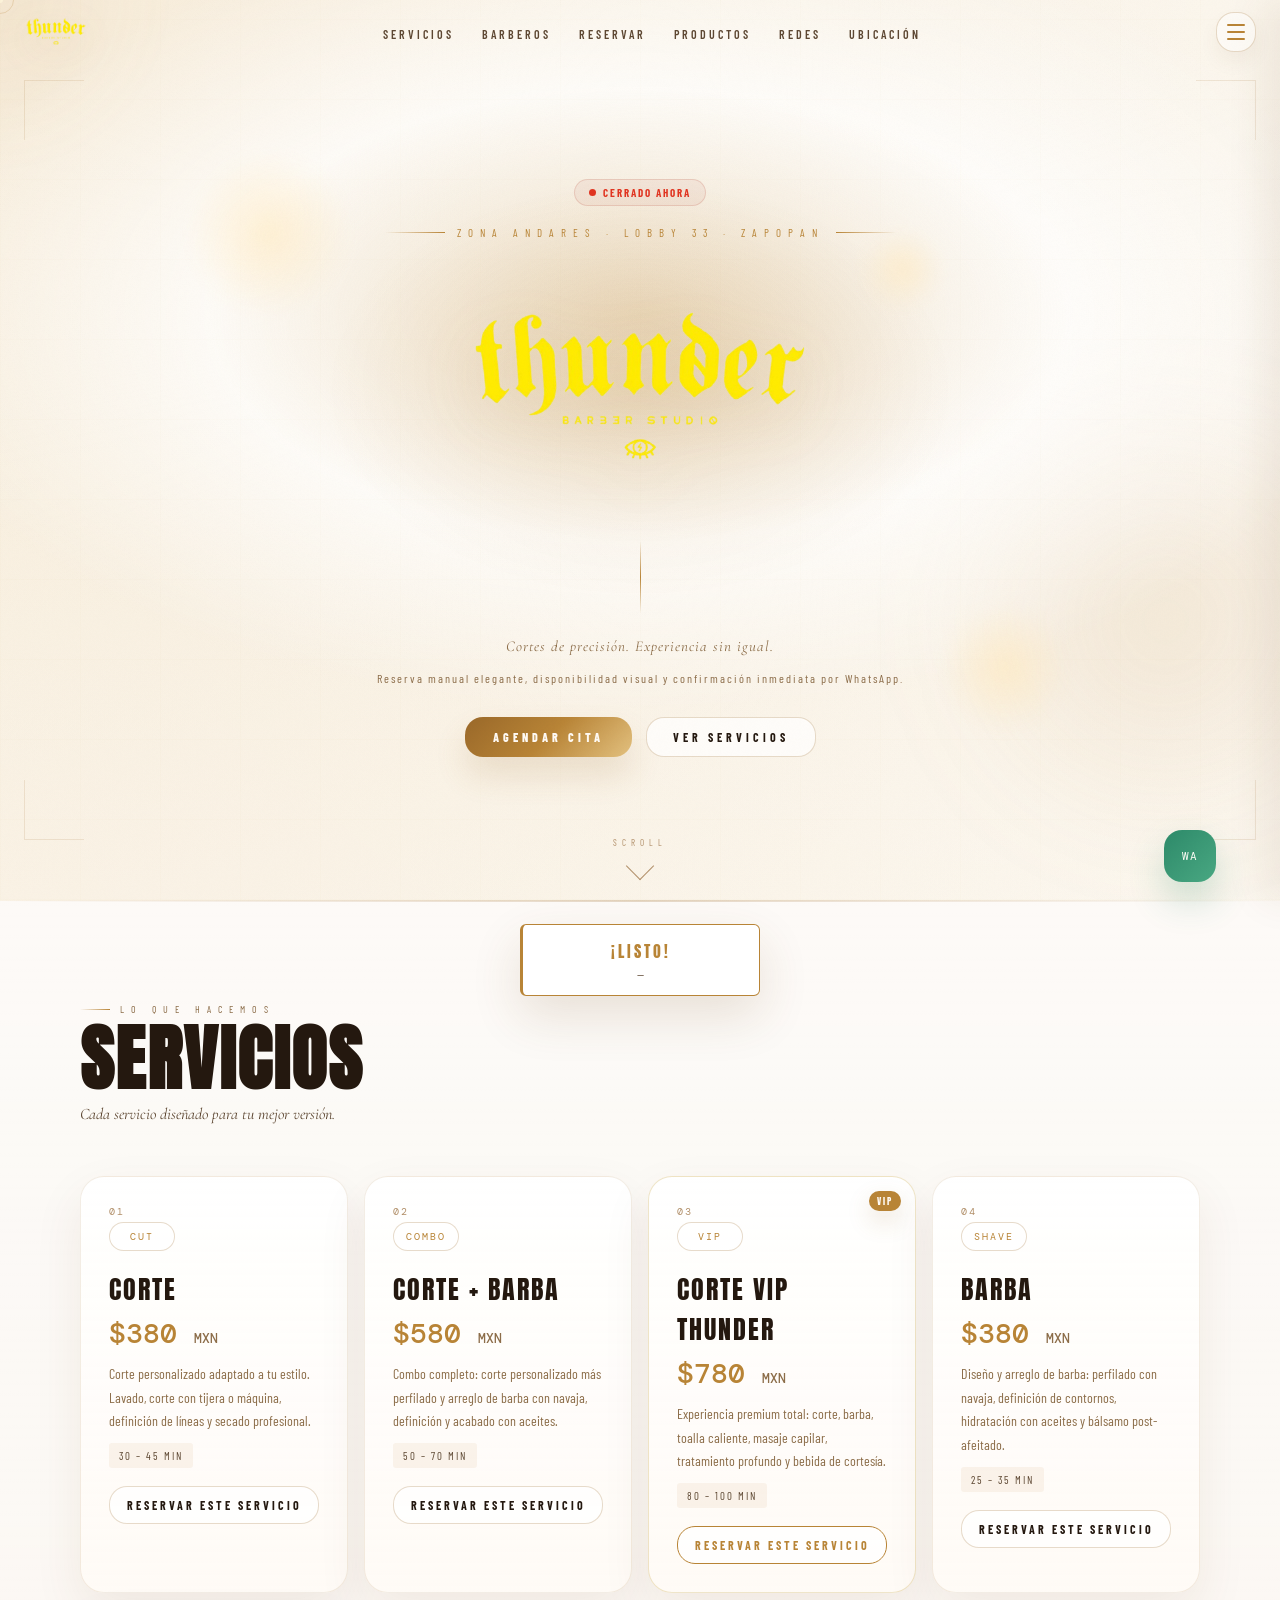
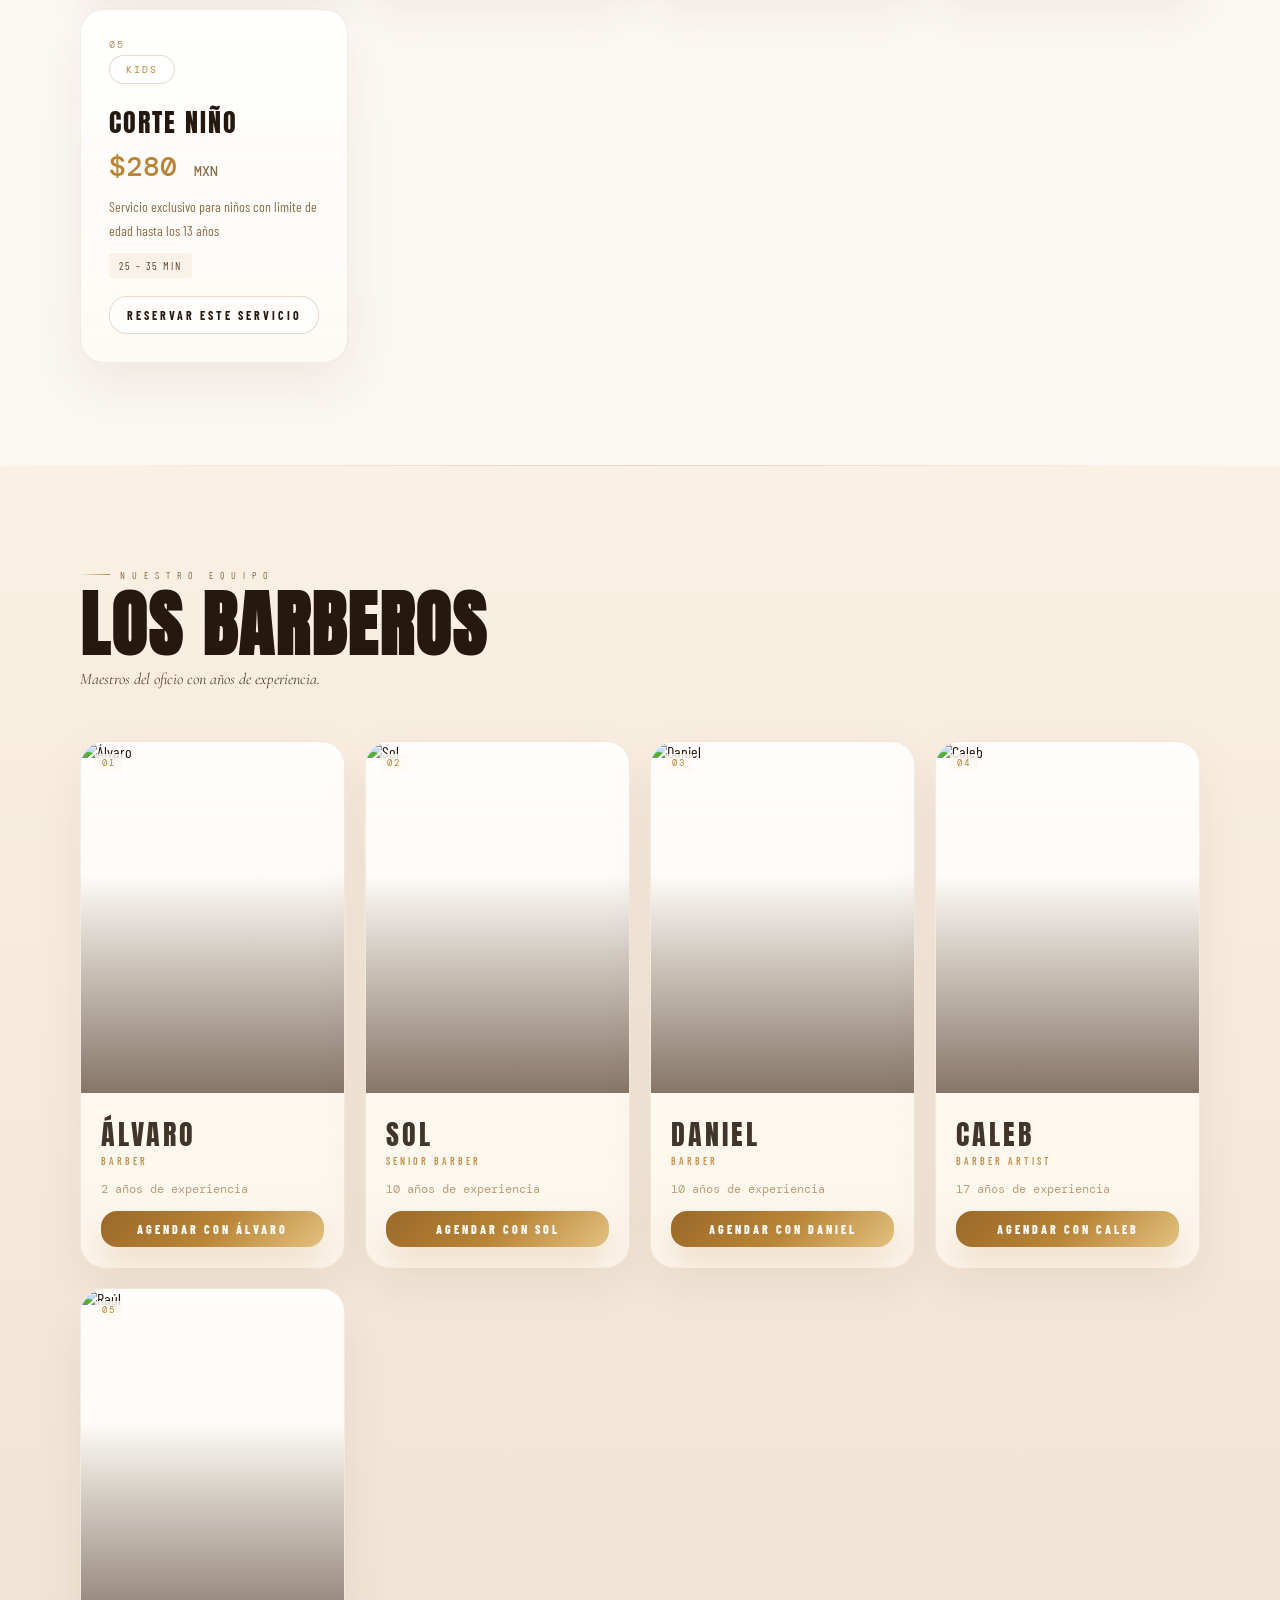
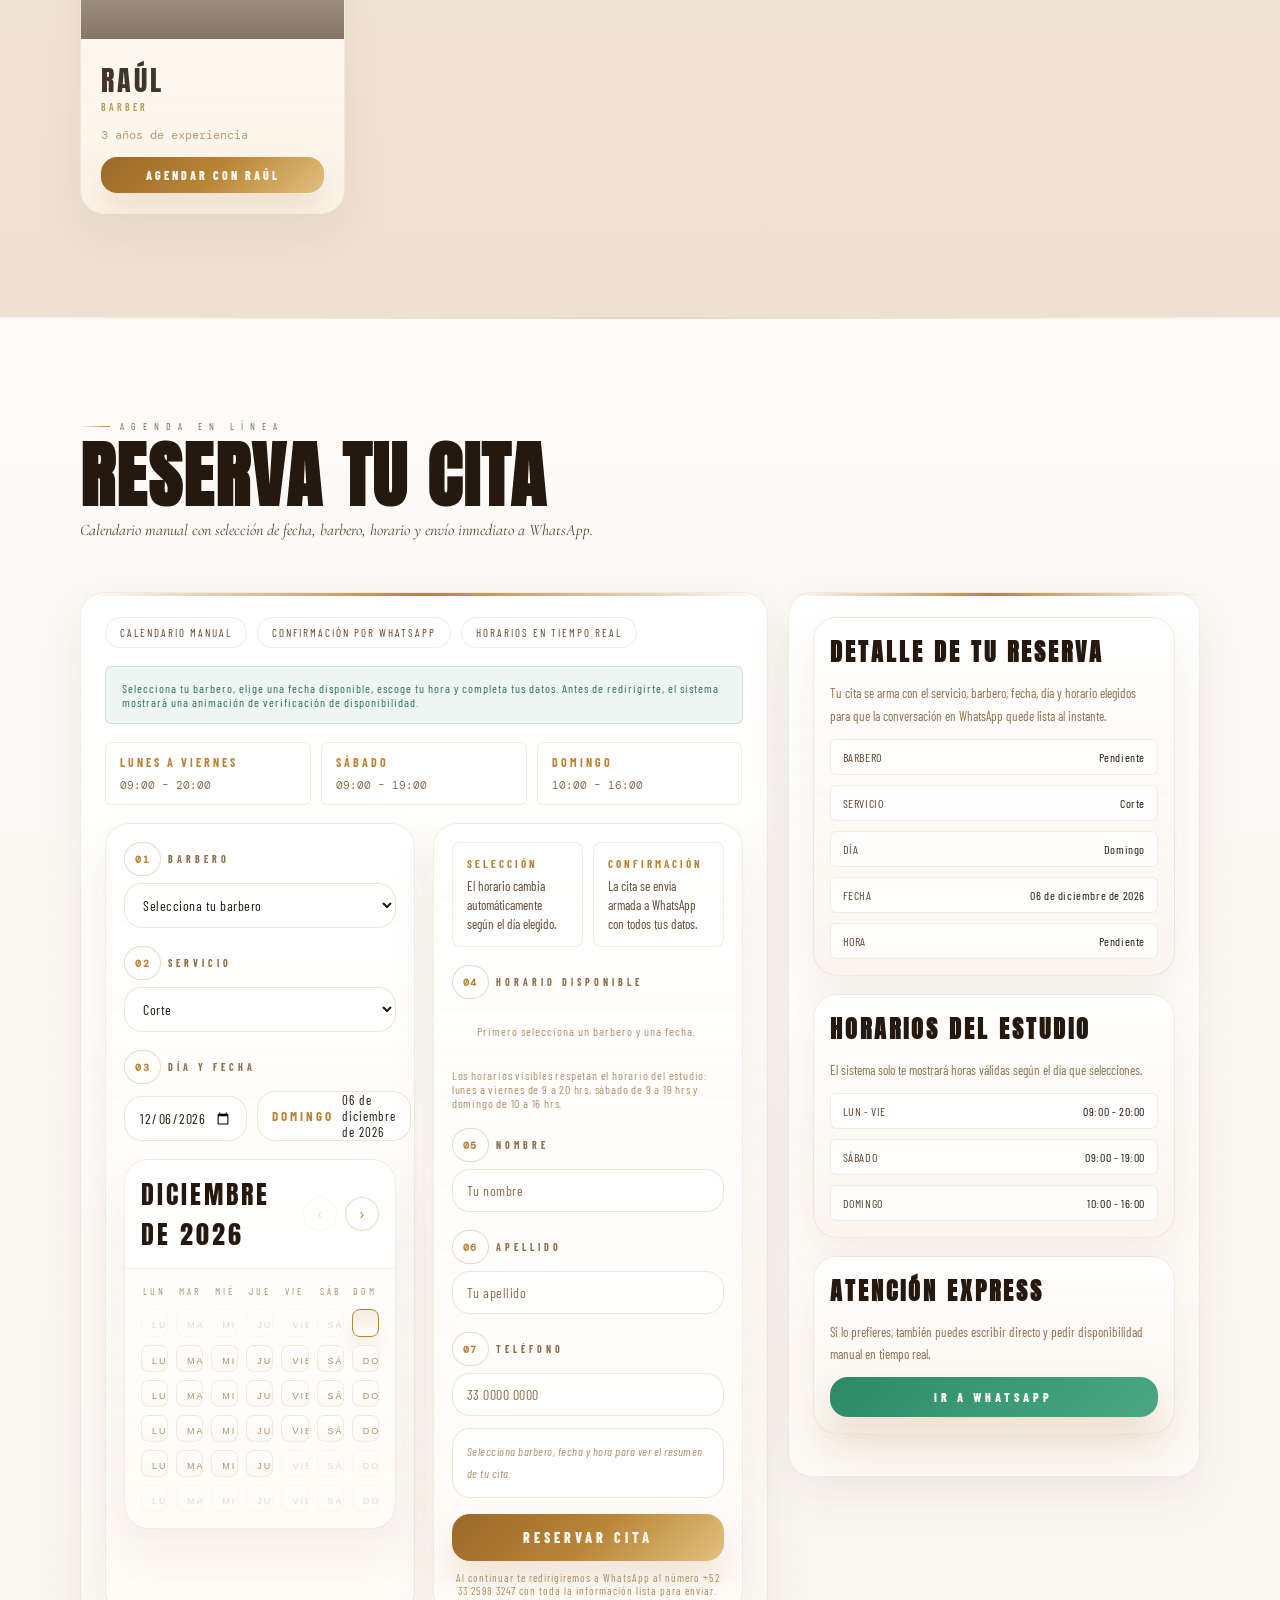
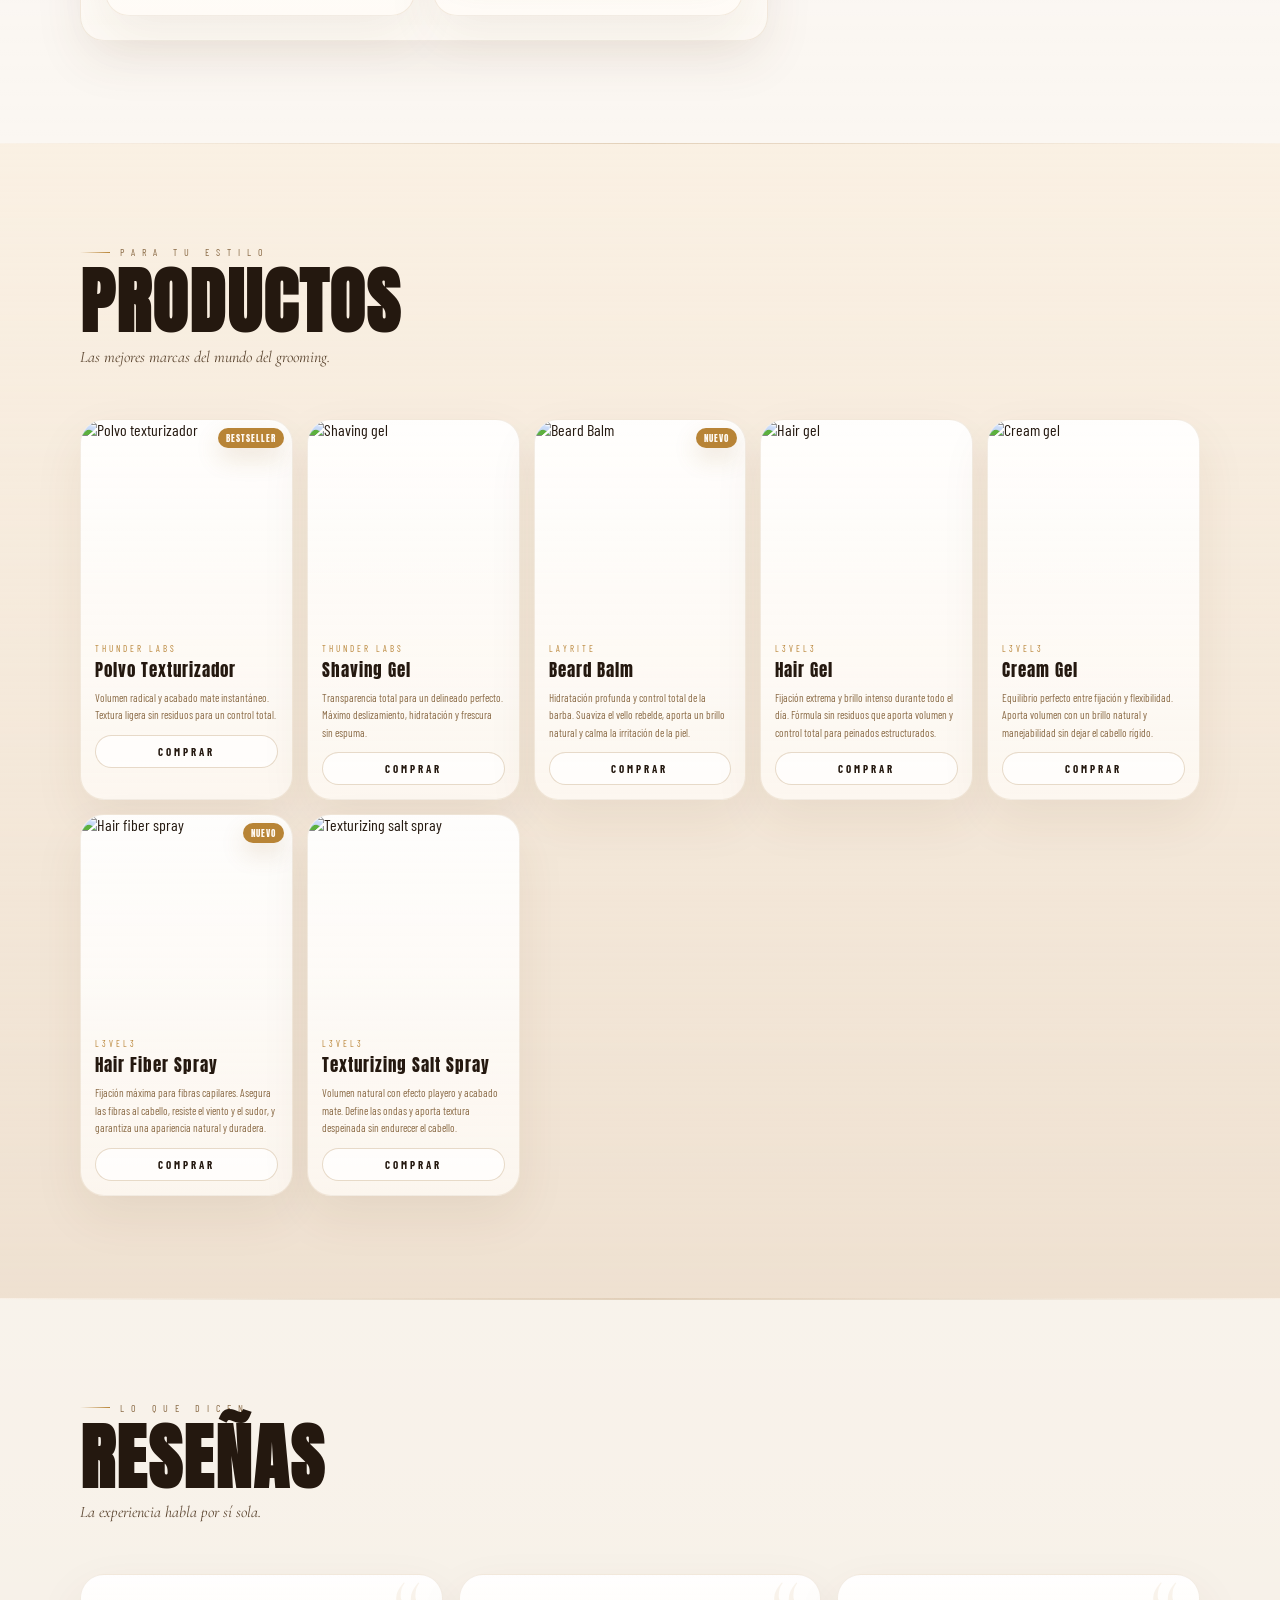
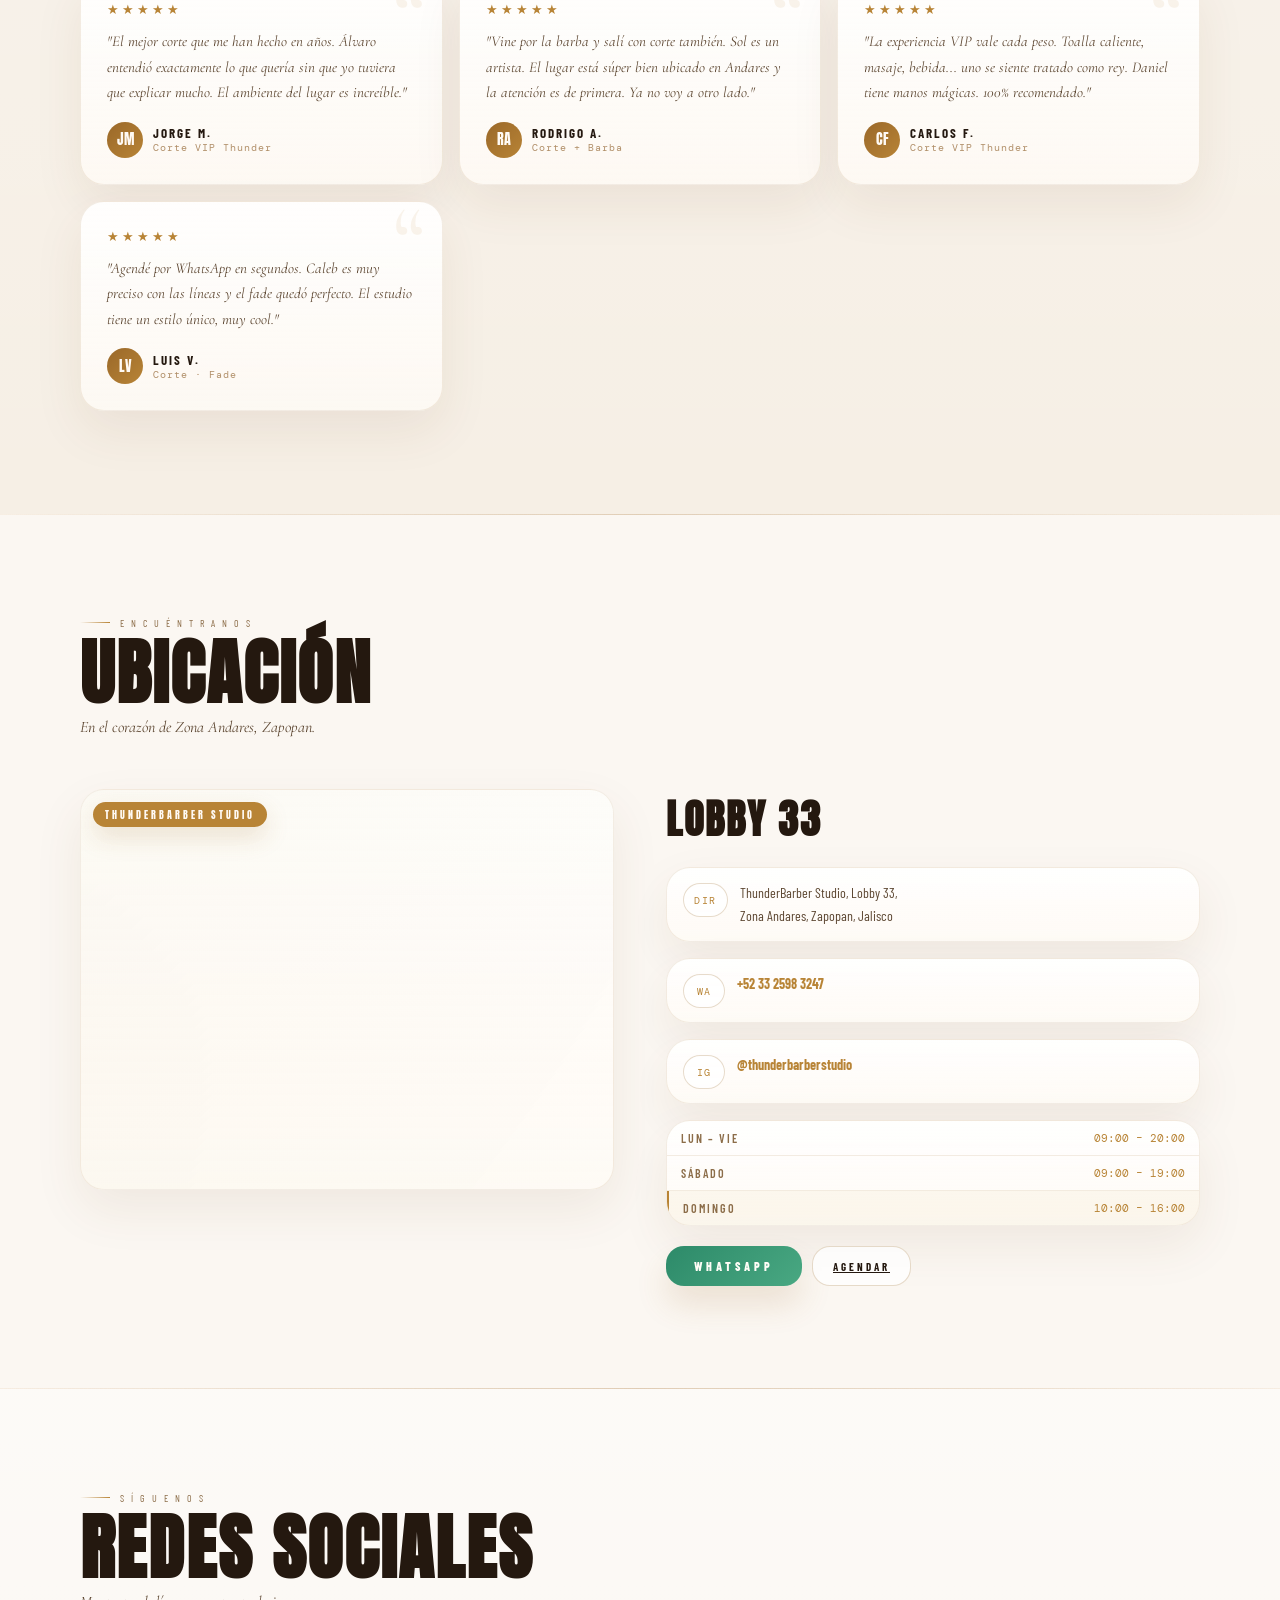
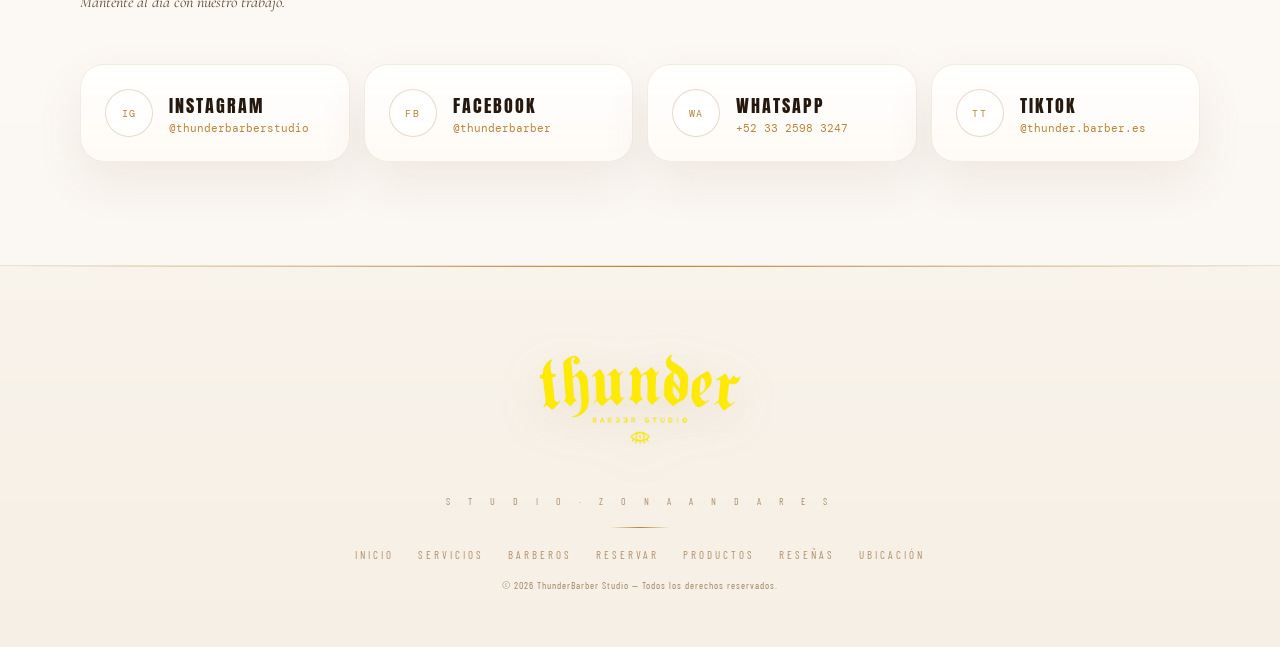
==== commit b1f28954: "Use local transparent logo asset Co-authored-by: zxb7rx <zbirstudios-dot@users.noreply.github.com>" ====
--- a/index.html
+++ b/index.html
@@ -1,2263 +1,2242 @@
-<!DOCTYPE html>
-<html lang="es">
-<head>
-<meta charset="UTF-8">
-<meta name="viewport" content="width=device-width, initial-scale=1.0, maximum-scale=1.0, user-scalable=no">
-<meta name="description" content="ThunderBarber Studio — Barbería premium en Zona Andares, Zapopan">
-<title>ThunderBarber Studio | Reserva tu cita</title>
-<link rel="preconnect" href="https://fonts.googleapis.com">
-<link rel="preconnect" href="https://fonts.gstatic.com" crossorigin>
-<link href="https://fonts.googleapis.com/css2?family=Anton&family=DM+Mono:wght@400;500&family=Cormorant+Garamond:ital,wght@0,300;0,400;0,600;1,300;1,400&family=Barlow+Condensed:wght@300;400;500;600;700;800;900&display=swap" rel="stylesheet">
-<style>
-:root{
-  --g1:#c9a84c; --g2:#e8c96a; --g3:#f5e0a0; --g-d:#7a5c18; --g-dk:#3d2e0c;
-  --bg:#0d0b08; --bg2:#151210; --bg3:#1d1812; --bg4:#251e15; --bg5:#110f0d;
-  --surface:#1a1510; --surface2:#221c13; --surface3:#2b2419;
-  --border:rgba(201,168,76,.14); --border2:rgba(201,168,76,.28); --border3:rgba(201,168,76,.55);
-  --text:#f5edd8; --text2:#c4b58a; --text3:#7a6b4a; --text4:#4d4030;
-  --red:#e03420; --green:#2db87a;
-  --glow:rgba(201,168,76,.18); --glow2:rgba(201,168,76,.08);
-  --r:4px;
-  --font-display:'Anton',sans-serif;
-  --font-body:'Barlow Condensed',sans-serif;
-  --font-serif:'Cormorant Garamond',serif;
-  --font-mono:'DM Mono',monospace;
-}
-*{margin:0;padding:0;box-sizing:border-box}
-html{scroll-behavior:smooth;overflow-x:hidden}
-body{
-  background:
-    radial-gradient(circle at top,rgba(201,168,76,.08),transparent 30%),
-    linear-gradient(180deg,#0d0b08 0%,#12100d 32%,#0b0907 100%);
-  color:var(--text);
-  font-family:var(--font-body);
-  overflow-x:hidden;
-  cursor:none;
-  -webkit-font-smoothing:antialiased;
-  position:relative;
-}
-body.modal-open{overflow:hidden}
-body::before{
-  content:'';
-  position:fixed;
-  inset:0;
-  z-index:9990;
-  pointer-events:none;
-  opacity:.03;
-  background-image:url("data:image/svg+xml,%3Csvg viewBox='0 0 256 256' xmlns='http://www.w3.org/2000/svg'%3E%3Cfilter id='n'%3E%3CfeTurbulence type='fractalNoise' baseFrequency='0.9' numOctaves='4' stitchTiles='stitch'/%3E%3C/filter%3E%3Crect width='100%25' height='100%25' filter='url(%23n)'/%3E%3C/svg%3E");
-  background-size:128px;
-}
-body::after{
-  content:'';
-  position:fixed;
-  inset:auto auto 8% -12%;
-  width:42vw;
-  height:42vw;
-  border-radius:50%;
-  background:radial-gradient(circle,rgba(201,168,76,.06),transparent 70%);
-  filter:blur(40px);
-  pointer-events:none;
-  animation:body-orb 14s ease-in-out infinite alternate;
-  z-index:-1;
-}
-@keyframes body-orb{
-  from{transform:translate3d(0,0,0) scale(1)}
-  to{transform:translate3d(20vw,-10vh,0) scale(1.2)}
-}
-
-.spotlight{
-  position:fixed;
-  width:360px;
-  height:360px;
-  border-radius:50%;
-  pointer-events:none;
-  background:radial-gradient(circle,rgba(201,168,76,.08),transparent 62%);
-  transform:translate(-50%,-50%);
-  z-index:0;
-  mix-blend-mode:screen;
-  filter:blur(18px);
-  opacity:.7;
-}
-
-.spark-layer{
-  position:fixed;
-  inset:0;
-  pointer-events:none;
-  z-index:1;
-  overflow:hidden;
-}
-.spark{
-  position:absolute;
-  width:3px;
-  height:3px;
-  border-radius:50%;
-  background:rgba(232,201,106,.65);
-  box-shadow:0 0 12px rgba(232,201,106,.5);
-  animation:spark-float linear infinite;
-}
-@keyframes spark-float{
-  0%{transform:translate3d(0,0,0) scale(.5);opacity:0}
-  15%{opacity:.8}
-  85%{opacity:.35}
-  100%{transform:translate3d(0,-140px,0) scale(1.2);opacity:0}
-}
-
-.cur-dot{width:6px;height:6px;background:var(--g1);border-radius:50%;position:fixed;pointer-events:none;z-index:10000;transform:translate(-50%,-50%);transition:transform .1s,width .2s,height .2s;mix-blend-mode:screen}
-.cur-ring{width:28px;height:28px;border:1px solid var(--g1);border-radius:50%;position:fixed;pointer-events:none;z-index:9999;transform:translate(-50%,-50%);opacity:.45;transition:width .25s,height .25s,opacity .2s;mix-blend-mode:screen}
-body.hovering .cur-dot{width:14px;height:14px}
-body.hovering .cur-ring{width:48px;height:48px;opacity:.8}
-@media(hover:none){.cur-dot,.cur-ring,.spotlight,.spark-layer{display:none}body{cursor:auto}}
-
-#loader{
-  position:fixed;
-  inset:0;
-  background:var(--bg);
-  z-index:12000;
-  display:flex;
-  flex-direction:column;
-  align-items:center;
-  justify-content:center;
-  gap:14px;
-  transition:opacity .8s cubic-bezier(.4,0,.2,1),visibility .8s;
-}
-#loader.out{opacity:0;visibility:hidden;pointer-events:none}
-.ld-bolt{font-size:56px;animation:ld-pulse 1.2s ease-in-out infinite;filter:drop-shadow(0 0 24px var(--g1))}
-@keyframes ld-pulse{
-  0%,100%{transform:scale(1) rotate(-8deg);filter:drop-shadow(0 0 18px var(--g1))}
-  50%{transform:scale(1.2) rotate(8deg);filter:drop-shadow(0 0 60px var(--g2))}
-}
-.ld-name{
-  width:min(240px,54vw);
-  display:flex;
-  align-items:center;
-  justify-content:center;
-  animation:ld-fade 1.5s ease infinite alternate;
-}
-.ld-name-img{
-  width:100%;
-  height:auto;
-  display:block;
-  filter:drop-shadow(0 0 18px rgba(232,201,106,.28));
-}
-@keyframes ld-fade{from{opacity:.2}to{opacity:1}}
-.ld-track{width:160px;height:1px;background:var(--bg4);margin-top:6px;position:relative;overflow:hidden}
-.ld-fill{position:absolute;left:0;top:0;height:100%;background:linear-gradient(90deg,var(--g-d),var(--g1),var(--g2));animation:ld-bar 2.4s cubic-bezier(.4,0,.2,1) forwards}
-@keyframes ld-bar{from{width:0}to{width:100%}}
-
-#nav{
-  position:fixed;
-  top:0;left:0;right:0;
-  z-index:8000;
-  height:64px;
-  display:flex;
-  align-items:center;
-  justify-content:space-between;
-  padding:0 24px;
-  transition:background .4s,border-color .4s,backdrop-filter .4s,box-shadow .4s;
-}
-#nav.scrolled{
-  background:rgba(13,11,8,.88);
-  backdrop-filter:blur(20px);
-  border-bottom:1px solid var(--border);
-  box-shadow:0 12px 40px rgba(0,0,0,.18);
-}
-.nav-logo{text-decoration:none;cursor:none;display:flex;align-items:center}
-.nav-logo-img{display:block;height:46px;width:auto;filter:drop-shadow(0 10px 18px rgba(201,168,76,.18))}
-.nav-links{display:flex;gap:28px;list-style:none}
-.nav-links a{font-size:12px;letter-spacing:3px;color:var(--text3);text-decoration:none;transition:color .2s,transform .2s;cursor:none;font-weight:600}
-.nav-links a:hover{color:var(--g1);transform:translateY(-2px)}
-@media(max-width:780px){.nav-links{display:none}}
-#ham{
-  width:40px;height:40px;background:transparent;border:1px solid var(--border2);border-radius:var(--r);
-  display:flex;flex-direction:column;align-items:center;justify-content:center;gap:5px;cursor:none;transition:border-color .2s,transform .2s;
-}
-#ham:hover{border-color:var(--g1);transform:translateY(-2px)}
-.hb{width:18px;height:1.5px;background:var(--g1);border-radius:1px;transition:all .35s cubic-bezier(.4,0,.2,1)}
-#ham.open .hb:nth-child(1){transform:translateY(6.5px) rotate(45deg)}
-#ham.open .hb:nth-child(2){opacity:0;transform:scaleX(0)}
-#ham.open .hb:nth-child(3){transform:translateY(-6.5px) rotate(-45deg)}
-#mob-ov{position:fixed;inset:0;z-index:7000;background:rgba(0,0,0,.6);backdrop-filter:blur(6px);opacity:0;visibility:hidden;transition:all .3s}
-#mob-ov.open{opacity:1;visibility:visible}
-#mob-menu{
-  position:fixed;top:0;right:0;width:min(300px,88vw);height:100dvh;background:var(--surface);border-left:1px solid var(--border2);
-  z-index:7500;transform:translateX(100%);transition:transform .45s cubic-bezier(.4,0,.2,1);padding:72px 28px 32px;display:flex;flex-direction:column;overflow-y:auto
-}
-#mob-menu::before{content:'';position:absolute;top:0;left:0;right:0;height:2px;background:linear-gradient(90deg,transparent,var(--g1),transparent)}
-#mob-menu.open{transform:none}
-.mob-lnk{display:flex;align-items:center;gap:12px;padding:14px 0;color:var(--text2);text-decoration:none;font-size:15px;letter-spacing:3px;font-weight:700;border-bottom:1px solid var(--border);transition:color .2s,padding-left .25s;cursor:none}
-.mob-lnk:hover{color:var(--g1);padding-left:8px}
-.mob-lnk-ico{font-size:16px;width:22px;text-align:center}
-.mob-soc{margin-top:auto;padding-top:24px;display:flex;gap:10px}
-.msoc-btn{width:36px;height:36px;border:1px solid var(--border2);border-radius:var(--r);display:flex;align-items:center;justify-content:center;text-decoration:none;font-size:15px;transition:all .2s;cursor:none;color:var(--text)}
-.msoc-btn:hover{background:var(--g1);border-color:var(--g1);color:var(--bg)}
-
-section{padding:clamp(60px,8vw,104px) clamp(20px,5vw,40px);position:relative}
-.cont{max-width:1120px;margin:0 auto;width:100%;position:relative;z-index:2}
-.sec-head{margin-bottom:clamp(32px,5vw,52px)}
-.sec-label{font-size:10px;letter-spacing:7px;color:var(--g1);display:flex;align-items:center;gap:10px;margin-bottom:10px}
-.sec-label::before{content:'';width:30px;height:1px;background:var(--g1)}
-.sec-title{font-family:var(--font-display);font-size:clamp(38px,8vw,72px);letter-spacing:2px;line-height:.95;color:var(--text)}
-.sec-sub{font-family:var(--font-serif);font-style:italic;font-size:16px;color:var(--text3);margin-top:10px}
-.sec-rule{height:1px;background:linear-gradient(90deg,transparent,var(--border2),transparent);margin:0}
-.gold-text{
-  background:linear-gradient(135deg,var(--g-d) 0%,var(--g1) 40%,var(--g2) 60%,var(--g1) 100%);
-  -webkit-background-clip:text;-webkit-text-fill-color:transparent;background-clip:text
-}
-
-#inicio{min-height:100dvh;display:grid;place-items:center;position:relative;overflow:hidden;padding:80px 24px 60px}
-.hero-bg{position:absolute;inset:0;background:radial-gradient(ellipse 90% 60% at 50% 35%,rgba(201,168,76,.08) 0%,transparent 70%)}
-.hero-vlines{position:absolute;inset:0;pointer-events:none;background-image:repeating-linear-gradient(90deg,rgba(201,168,76,.03) 0,rgba(201,168,76,.03) 1px,transparent 1px,transparent 80px)}
-.hero-hlines{position:absolute;inset:0;pointer-events:none;background-image:repeating-linear-gradient(0deg,rgba(201,168,76,.03) 0,rgba(201,168,76,.03) 1px,transparent 1px,transparent 80px)}
-.hero-glow{
-  position:absolute;top:20%;left:50%;transform:translateX(-50%);width:640px;height:420px;background:radial-gradient(ellipse,rgba(201,168,76,.08) 0%,transparent 70%);
-  pointer-events:none;animation:hero-breathe 5s ease-in-out infinite
-}
-.hero-orb{
-  position:absolute;border-radius:50%;filter:blur(8px);mix-blend-mode:screen;pointer-events:none;opacity:.7;
-  background:radial-gradient(circle,rgba(232,201,106,.2),transparent 65%);
-}
-.hero-orb.o1{width:180px;height:180px;top:16%;left:14%;animation:orb-float 9s ease-in-out infinite}
-.hero-orb.o2{width:140px;height:140px;bottom:18%;right:16%;animation:orb-float 12s ease-in-out infinite reverse}
-.hero-orb.o3{width:90px;height:90px;top:25%;right:26%;animation:orb-float 7s ease-in-out infinite}
-@keyframes hero-breathe{
-  0%,100%{opacity:.7;transform:translateX(-50%) scale(1)}
-  50%{opacity:1;transform:translateX(-50%) scale(1.12)}
-}
-@keyframes orb-float{
-  0%,100%{transform:translate3d(0,0,0)}
-  50%{transform:translate3d(0,-22px,0)}
-}
-.hero-corner{position:absolute;width:60px;height:60px;pointer-events:none}
-.hero-corner.tl{top:80px;left:24px;border-top:1px solid var(--border2);border-left:1px solid var(--border2)}
-.hero-corner.tr{top:80px;right:24px;border-top:1px solid var(--border2);border-right:1px solid var(--border2)}
-.hero-corner.bl{bottom:60px;left:24px;border-bottom:1px solid var(--border2);border-left:1px solid var(--border2)}
-.hero-corner.br{bottom:60px;right:24px;border-bottom:1px solid var(--border2);border-right:1px solid var(--border2)}
-.hero-inner{position:relative;z-index:2;text-align:center;max-width:920px}
-.hero-eyebrow{font-size:11px;letter-spacing:7px;color:var(--g1);margin-bottom:20px;display:flex;align-items:center;justify-content:center;gap:12px;animation:fadey .8s ease .2s both}
-.hero-eyebrow::before,.hero-eyebrow::after{content:'';flex:1;max-width:60px;height:1px;background:linear-gradient(90deg,transparent,var(--g1))}
-.hero-eyebrow::after{background:linear-gradient(90deg,var(--g1),transparent)}
-.hero-brand{
-  position:relative;
-  width:min(360px,68vw);
-  margin:6px auto 10px;
-  padding:0;
-  animation:fadey .8s ease .4s both;
-  background:none;
-  border:none;
-  border-radius:0;
-  box-shadow:none;
-}
-.hero-brand::before{
-  content:none;
-  position:absolute;
-  inset:10% 12%;
-  border-radius:50%;
-  background:radial-gradient(circle,rgba(201,168,76,.22) 0%,rgba(201,168,76,.08) 45%,transparent 72%);
-  filter:blur(24px);
-  animation:hero-breathe 5s ease-in-out infinite;
-}
-.hero-brand-img{
-  position:relative;
-  z-index:1;
-  width:100%;
-  height:auto;
-  display:block;
-  filter:drop-shadow(0 0 36px rgba(201,168,76,.18)) drop-shadow(0 0 14px rgba(245,224,160,.15));
-  animation:brand-float 3.4s ease-in-out infinite;
-}
-@keyframes brand-float{
-  0%,100%{
-    transform:translate3d(0,0,0) scale(1);
-    filter:drop-shadow(0 0 36px rgba(201,168,76,.18)) drop-shadow(0 0 14px rgba(245,224,160,.15));
-  }
-  50%{
-    transform:translate3d(0,-10px,0) scale(1.03);
-    filter:drop-shadow(0 0 46px rgba(232,201,106,.28)) drop-shadow(0 0 20px rgba(245,224,160,.2));
-  }
-}
-.hero-sep{width:1px;height:60px;background:linear-gradient(180deg,transparent,var(--g1),transparent);margin:24px auto;animation:fadey .8s ease .7s both}
-.hero-tag{font-family:var(--font-serif);font-style:italic;font-size:15px;color:var(--text3);letter-spacing:1px;margin-bottom:16px;animation:fadey .8s ease .8s both}
-.hero-micro{font-size:12px;letter-spacing:2px;color:var(--text4);margin-bottom:32px;animation:fadey .8s ease .88s both}
-@keyframes fadey{from{opacity:0;transform:translateY(18px)}to{opacity:1;transform:none}}
-.hero-cta{display:flex;gap:14px;flex-wrap:wrap;justify-content:center;animation:fadey .8s ease 1s both}
-.hero-scroll{position:absolute;bottom:24px;left:50%;transform:translateX(-50%);display:flex;flex-direction:column;align-items:center;gap:8px;animation:scroll-pulse 2s ease infinite;cursor:none;z-index:2}
-.hero-scroll span{font-size:9px;letter-spacing:5px;color:var(--text4)}
-.scroll-arr{width:20px;height:20px;border-right:1px solid var(--text4);border-bottom:1px solid var(--text4);transform:rotate(45deg)}
-@keyframes scroll-pulse{
-  0%,100%{opacity:.3;transform:translateX(-50%) translateY(0)}
-  50%{opacity:.7;transform:translateX(-50%) translateY(8px)}
-}
-
-.status-badge{display:inline-flex;align-items:center;gap:7px;padding:6px 14px;border-radius:20px;font-size:11px;letter-spacing:2px;font-weight:700;margin-bottom:20px;animation:fadey .8s ease .15s both}
-.status-badge.open{background:rgba(45,184,122,.12);border:1px solid rgba(45,184,122,.3);color:#2db87a}
-.status-badge.closed{background:rgba(224,52,32,.1);border:1px solid rgba(224,52,32,.25);color:#e03420}
-.status-dot{width:7px;height:7px;border-radius:50%;background:currentColor;animation:dot-blink 1.5s ease infinite}
-@keyframes dot-blink{0%,100%{opacity:1}50%{opacity:.3}}
-
-.btn-primary,.btn-secondary,.btn-ghost,.btn-confirm,.srv-btn,.prd-buy,.brb-btn{
-  position:relative;overflow:hidden;isolation:isolate;
-}
-.btn-primary::after,.btn-secondary::after,.btn-ghost::after,.btn-confirm::after,.srv-btn::after,.prd-buy::after,.brb-btn::after{
-  content:'';
-  position:absolute;
-  inset:-120% auto auto -40%;
-  width:40%;
-  height:240%;
-  background:linear-gradient(90deg,transparent,rgba(255,255,255,.22),transparent);
-  transform:rotate(20deg);
-  transition:transform .55s ease;
-}
-.btn-primary:hover::after,.btn-secondary:hover::after,.btn-ghost:hover::after,.btn-confirm:hover::after,.srv-btn:hover::after,.prd-buy:hover::after,.brb-btn:hover::after{
-  transform:translateX(320%) rotate(20deg);
-}
-.btn-primary{padding:13px 28px;background:var(--g1);color:var(--bg);font-family:var(--font-body);font-weight:800;font-size:12px;letter-spacing:4px;border:none;cursor:pointer;text-decoration:none;display:inline-flex;align-items:center;gap:8px;border-radius:var(--r);transition:all .25s;box-shadow:0 8px 30px rgba(201,168,76,.12)}
-.btn-primary::before{content:'';position:absolute;inset:0;background:linear-gradient(135deg,var(--g2),var(--g1));opacity:0;transition:opacity .25s}
-.btn-primary:hover{transform:translateY(-2px);box-shadow:0 8px 30px rgba(201,168,76,.4)}
-.btn-primary:hover::before{opacity:1}
-.btn-primary span,.btn-secondary span,.btn-ghost span,.btn-confirm span,.srv-btn span,.prd-buy span,.brb-btn span{position:relative;z-index:1}
-.btn-secondary{padding:12px 26px;background:transparent;color:var(--text);font-family:var(--font-body);font-weight:700;font-size:12px;letter-spacing:4px;border:1px solid rgba(245,237,216,.25);cursor:pointer;text-decoration:none;display:inline-flex;align-items:center;gap:8px;border-radius:var(--r);transition:all .25s}
-.btn-secondary:hover{background:rgba(245,237,216,.06);border-color:rgba(245,237,216,.5);transform:translateY(-2px)}
-.btn-ghost{padding:9px 20px;background:transparent;color:var(--g1);font-family:var(--font-body);font-weight:700;font-size:11px;letter-spacing:3px;border:1px solid var(--border2);cursor:pointer;border-radius:var(--r);transition:all .2s;display:inline-flex;align-items:center;gap:6px}
-.btn-ghost:hover{background:rgba(201,168,76,.08);border-color:var(--g1)}
-.btn-confirm{width:100%;padding:15px;background:linear-gradient(135deg,var(--g-d),var(--g1));border:none;color:var(--bg);font-family:var(--font-body);font-weight:800;font-size:14px;letter-spacing:4px;cursor:pointer;border-radius:var(--r);transition:opacity .2s,transform .2s,box-shadow .2s;display:flex;align-items:center;justify-content:center;gap:9px}
-.btn-confirm:hover{opacity:.92;transform:translateY(-2px);box-shadow:0 8px 30px rgba(201,168,76,.35)}
-.btn-confirm:active{transform:scale(.98)}
-.btn-confirm.loading{pointer-events:none;opacity:.75}
-
-#servicios{background:var(--bg2)}
-#servicios::before,#reserva::before,#testimonios::before{content:'';position:absolute;top:0;left:0;right:0;height:1px;background:linear-gradient(90deg,transparent,var(--border2),transparent)}
-.srv-grid{display:grid;grid-template-columns:repeat(auto-fill,minmax(min(100%,260px),1fr));gap:16px}
-.srv-card{
-  background:linear-gradient(180deg,rgba(255,255,255,.02),transparent),var(--surface);
-  border:1px solid var(--border);
-  border-radius:6px;
-  padding:clamp(20px,4vw,28px);
-  position:relative;
-  overflow:hidden;
-  transition:transform .35s cubic-bezier(.4,0,.2,1),box-shadow .35s,border-color .3s;
-}
-.srv-card::before{
-  content:'';
-  position:absolute;
-  inset:-40% -20%;
-  background:radial-gradient(circle,rgba(201,168,76,.12),transparent 50%);
-  opacity:0;
-  transition:opacity .35s;
-}
-.srv-card::after{content:'';position:absolute;inset:0;background:linear-gradient(135deg,rgba(201,168,76,.04),transparent);opacity:0;transition:opacity .35s}
-.srv-card-line{position:absolute;bottom:0;left:0;right:0;height:2px;background:linear-gradient(90deg,transparent,var(--g1),transparent);transform:scaleX(0);transition:transform .4s}
-.srv-vip-badge{position:absolute;top:14px;right:14px;background:var(--g1);color:var(--bg);font-family:var(--font-display);font-size:9px;letter-spacing:2px;padding:3px 8px;border-radius:2px}
-.srv-card:hover{transform:translateY(-6px);box-shadow:0 20px 50px rgba(0,0,0,.4),0 0 0 1px rgba(201,168,76,.2);border-color:var(--border2)}
-.srv-card:hover::before,.srv-card:hover::after{opacity:1}
-.srv-card:hover .srv-card-line{transform:scaleX(1)}
-.srv-ico{font-size:32px;margin-bottom:14px;display:block;transition:transform .3s}
-.srv-card:hover .srv-ico{transform:scale(1.1) rotate(-5deg)}
-.srv-num{font-family:var(--font-mono);font-size:10px;color:var(--text4);letter-spacing:2px;margin-bottom:4px}
-.srv-name{font-family:var(--font-display);font-size:26px;letter-spacing:2px;color:var(--text);margin-bottom:6px}
-.srv-price{font-family:var(--font-mono);font-size:28px;color:var(--g1);font-weight:500;margin-bottom:10px}
-.srv-price small{font-size:13px;color:var(--text3)}
-.srv-desc{font-size:14px;color:var(--text3);line-height:1.7;margin-bottom:10px;font-weight:400}
-.srv-time{font-size:11px;letter-spacing:2px;color:var(--text4);display:flex;align-items:center;gap:6px;margin-bottom:18px;padding:6px 10px;background:rgba(255,255,255,.03);border-radius:3px;width:fit-content}
-.srv-btn{width:100%;padding:11px;background:transparent;border:1px solid var(--border2);color:var(--text2);font-family:var(--font-body);font-size:12px;letter-spacing:3px;cursor:pointer;border-radius:var(--r);font-weight:700;transition:all .25s;display:flex;align-items:center;justify-content:center;gap:6px}
-.srv-btn:hover{background:var(--g1);color:var(--bg);border-color:var(--g1);transform:translateY(-1px);box-shadow:0 4px 18px rgba(201,168,76,.3)}
-.srv-btn:active{transform:scale(.97)}
-.srv-card.vip{border-color:rgba(201,168,76,.3)}
-.srv-card.vip .srv-btn{border-color:var(--g1);color:var(--g1)}
-
-#barberos{background:var(--bg3)}
-.brb-grid{display:grid;grid-template-columns:repeat(auto-fill,minmax(min(100%,230px),1fr));gap:20px}
-.brb-card{background:var(--surface);border:1px solid var(--border);border-radius:6px;overflow:hidden;transition:transform .4s cubic-bezier(.4,0,.2,1),box-shadow .4s,border-color .3s;position:relative}
-.brb-card::after{content:'';position:absolute;inset:auto 0 0 0;height:1px;background:linear-gradient(90deg,transparent,var(--g1),transparent);transform:scaleX(0);transition:transform .35s}
-.brb-card:hover{transform:translateY(-8px) scale(1.01);box-shadow:0 24px 60px rgba(0,0,0,.5),0 0 0 1px rgba(201,168,76,.3);border-color:rgba(201,168,76,.5)}
-.brb-card:hover::after{transform:scaleX(1)}
-.brb-img-w{aspect-ratio:3/4;overflow:hidden;position:relative}
-.brb-img-w::after{content:'';position:absolute;inset:0;background:linear-gradient(180deg,transparent 40%,rgba(13,11,8,.95) 100%)}
-.brb-img{width:100%;height:100%;object-fit:cover;filter:grayscale(20%) brightness(.95);transition:transform .6s cubic-bezier(.4,0,.2,1),filter .4s}
-.brb-card:hover .brb-img{transform:scale(1.08);filter:grayscale(0%) brightness(1)}
-.brb-num{position:absolute;top:12px;left:14px;font-family:var(--font-mono);font-size:9px;color:var(--g1);letter-spacing:2px;z-index:1;background:rgba(13,11,8,.7);padding:3px 7px;border-radius:2px}
-.brb-info{padding:clamp(14px,3vw,20px)}
-.brb-name{font-family:var(--font-display);font-size:28px;letter-spacing:3px;color:var(--text)}
-.brb-role{font-size:10px;letter-spacing:3px;color:var(--g1);margin-bottom:14px;font-weight:600}
-.brb-exp{font-size:12px;color:var(--text4);margin-bottom:14px;font-family:var(--font-mono)}
-.brb-btn{width:100%;padding:11px;background:linear-gradient(90deg,var(--g-d),var(--g1));border:none;color:var(--bg);font-family:var(--font-body);font-weight:800;font-size:12px;letter-spacing:3px;cursor:pointer;border-radius:var(--r);transition:opacity .2s,transform .2s}
-.brb-btn:hover{opacity:.88;transform:scale(.99)}
-.brb-btn:active{transform:scale(.96)}
-
-#reserva{background:var(--bg2);position:relative}
-.booking-shell{
-  display:grid;
-  grid-template-columns:minmax(0,1.25fr) minmax(320px,.75fr);
-  gap:20px;
-  align-items:start;
-}
-@media(max-width:940px){.booking-shell{grid-template-columns:1fr}}
-.booking-panel{
-  background:
-    linear-gradient(135deg,rgba(201,168,76,.05),transparent 35%),
-    linear-gradient(180deg,rgba(255,255,255,.02),transparent 48%),
-    var(--surface);
-  border:1px solid var(--border2);
-  border-radius:10px;
-  position:relative;
-  overflow:hidden;
-  box-shadow:0 8px 40px rgba(0,0,0,.45);
-}
-.booking-panel::before{
-  content:'';
-  position:absolute;
-  top:0;left:0;right:0;height:2px;
-  background:linear-gradient(90deg,transparent,var(--g1),transparent);
-}
-.booking-main{padding:24px}
-.booking-aside{padding:24px;position:sticky;top:90px}
-.booking-topline{display:flex;gap:12px;flex-wrap:wrap;margin-bottom:18px}
-.booking-chip{
-  display:inline-flex;align-items:center;gap:8px;padding:8px 14px;border-radius:999px;
-  border:1px solid var(--border);background:rgba(255,255,255,.025);font-size:11px;letter-spacing:2px;color:var(--text2)
-}
-.booking-grid{display:grid;grid-template-columns:repeat(2,minmax(0,1fr));gap:18px}
-@media(max-width:760px){.booking-grid{grid-template-columns:1fr}}
-.booking-subpanel{
-  border:1px solid var(--border);
-  border-radius:8px;
-  padding:18px;
-  background:linear-gradient(180deg,rgba(255,255,255,.02),transparent),rgba(13,11,8,.22);
-}
-.booking-note{
-  padding:14px 16px;
-  border:1px solid rgba(45,184,122,.22);
-  background:rgba(45,184,122,.08);
-  border-radius:6px;
-  color:#7ae1b2;
-  font-size:12px;
-  letter-spacing:1px;
-  margin-bottom:18px;
-}
-.schedule-pills{display:grid;grid-template-columns:repeat(3,minmax(0,1fr));gap:10px;margin-bottom:18px}
-@media(max-width:580px){.schedule-pills{grid-template-columns:1fr}}
-.schedule-pill{
-  padding:12px 14px;border:1px solid var(--border);border-radius:6px;background:rgba(255,255,255,.02);
-  transition:transform .25s,border-color .25s,background .25s
-}
-.schedule-pill:hover{transform:translateY(-3px);border-color:var(--border2);background:rgba(201,168,76,.06)}
-.schedule-pill strong{display:block;font-size:12px;letter-spacing:3px;color:var(--g1);margin-bottom:4px}
-.schedule-pill span{font-family:var(--font-mono);font-size:11px;color:var(--text3)}
-.fg{margin-bottom:18px}
-.fl{display:flex;align-items:center;gap:7px;font-size:10px;letter-spacing:4px;color:var(--g1);margin-bottom:7px;font-weight:700}
-.fl-ico{font-size:12px}
-.fi,.fs{
-  width:100%;padding:12px 14px;background:var(--bg4);border:1px solid var(--border);color:var(--text);
-  font-family:var(--font-body);font-size:14px;letter-spacing:.5px;outline:none;border-radius:var(--r);
-  transition:border-color .2s,box-shadow .2s,transform .2s;cursor:pointer
-}
-.fi:focus,.fs:focus{border-color:var(--g1);box-shadow:0 0 0 3px rgba(201,168,76,.08);transform:translateY(-1px)}
-.fi::placeholder{color:var(--text4)}
-.fs option{background:var(--bg4)}
-
-.date-wrap{display:grid;grid-template-columns:1fr auto;gap:10px;align-items:end}
-@media(max-width:520px){.date-wrap{grid-template-columns:1fr}}
-.day-indicator{
-  min-height:48px;border:1px solid var(--border);border-radius:var(--r);background:rgba(255,255,255,.03);
-  display:flex;align-items:center;padding:0 14px;font-size:13px;letter-spacing:1px;color:var(--text2)
-}
-.day-indicator strong{color:var(--g1);margin-right:8px;letter-spacing:3px}
-
-.calendar-shell{
-  margin-top:12px;
-  border:1px solid var(--border);
-  border-radius:8px;
-  overflow:hidden;
-  background:rgba(0,0,0,.12);
-}
-.calendar-head{
-  display:flex;
-  align-items:center;
-  justify-content:space-between;
-  padding:14px 16px;
-  border-bottom:1px solid var(--border);
-  background:rgba(255,255,255,.02);
-}
-.calendar-title{font-family:var(--font-display);font-size:26px;letter-spacing:3px;color:var(--text)}
-.calendar-nav{display:flex;gap:8px}
-.calendar-nav button{
-  width:34px;height:34px;border-radius:50%;border:1px solid var(--border2);background:transparent;color:var(--g1);
-  cursor:pointer;transition:all .2s;font-size:14px
-}
-.calendar-nav button:hover:not(:disabled){background:rgba(201,168,76,.08);border-color:var(--g1);transform:translateY(-1px)}
-.calendar-nav button:disabled{opacity:.25;cursor:not-allowed}
-.calendar-grid{
-  display:grid;
-  grid-template-columns:repeat(7,minmax(0,1fr));
-  gap:8px;
-  padding:16px;
-}
-.calendar-weekday{
-  text-align:center;
-  font-size:10px;
-  letter-spacing:3px;
-  color:var(--text4);
-  padding-bottom:4px;
-}
-.cal-day{
-  aspect-ratio:1/1;
-  border:1px solid var(--border);
-  border-radius:8px;
-  background:linear-gradient(180deg,rgba(255,255,255,.03),rgba(255,255,255,.01));
-  color:var(--text2);
-  display:flex;
-  flex-direction:column;
-  align-items:flex-start;
-  justify-content:space-between;
-  padding:10px;
-  cursor:pointer;
-  transition:transform .22s,border-color .22s,background .22s,color .22s,box-shadow .22s;
-  position:relative;
-  overflow:hidden;
-}
-.cal-day small{font-size:9px;letter-spacing:2px;color:var(--text4)}
-.cal-day:hover:not(.disabled):not(.muted){transform:translateY(-3px);border-color:var(--g1);color:var(--text);box-shadow:0 8px 22px rgba(0,0,0,.24)}
-.cal-day.today{border-color:rgba(201,168,76,.4)}
-.cal-day.selected{background:linear-gradient(180deg,rgba(201,168,76,.22),rgba(201,168,76,.08));border-color:var(--g1);color:var(--text);box-shadow:0 10px 28px rgba(201,168,76,.16)}
-.cal-day.selected small,.cal-day.selected .day-num{color:var(--g3)}
-.cal-day.muted{opacity:.3;pointer-events:none}
-.cal-day.disabled{opacity:.35;cursor:not-allowed;background:rgba(255,255,255,.01)}
-.day-num{font-family:var(--font-display);font-size:24px;letter-spacing:1px}
-
-.time-grid{
-  display:grid;
-  grid-template-columns:repeat(4,1fr);
-  gap:7px;
-  max-height:232px;
-  overflow-y:auto;
-  padding-right:2px;
-  scrollbar-width:thin;
-  scrollbar-color:var(--g1) transparent;
-}
-@media(max-width:360px){.time-grid{grid-template-columns:repeat(3,1fr)}}
-.t-btn{
-  padding:11px 4px;background:var(--bg4);border:1px solid var(--border);color:var(--text3);
-  font-family:var(--font-mono);font-size:11px;cursor:pointer;text-align:center;border-radius:var(--r);transition:all .2s
-}
-.t-btn:hover:not(.taken):not(.disabled){border-color:var(--g1);color:var(--g1);background:rgba(201,168,76,.05)}
-.t-btn.selected{background:var(--g1);color:var(--bg);border-color:var(--g1);font-weight:700}
-.t-btn.taken{background:rgba(224,52,32,.05);border-color:rgba(224,52,32,.2);color:rgba(255,255,255,.15);text-decoration:line-through;cursor:not-allowed;pointer-events:none}
-.t-btn.disabled{opacity:.25;cursor:not-allowed;pointer-events:none}
-.t-empty{grid-column:1/-1;color:var(--text4);font-size:12px;text-align:center;padding:18px;letter-spacing:1px}
-.slot-help{margin-top:12px;font-size:12px;color:var(--text4);letter-spacing:.8px}
-
-.booking-quick-actions{
-  display:grid;
-  grid-template-columns:repeat(2,minmax(0,1fr));
-  gap:10px;
-  margin-bottom:18px;
-}
-@media(max-width:520px){.booking-quick-actions{grid-template-columns:1fr}}
-.quick-card{
-  border:1px solid var(--border);
-  border-radius:8px;
-  padding:14px;
-  background:rgba(255,255,255,.02);
-  transition:transform .22s,border-color .22s,background .22s;
-}
-.quick-card:hover{transform:translateY(-3px);border-color:var(--border2);background:rgba(201,168,76,.05)}
-.quick-card strong{display:block;color:var(--g1);font-size:11px;letter-spacing:3px;margin-bottom:5px}
-.quick-card span{font-size:13px;color:var(--text2)}
-
-.summary-card{
-  background:linear-gradient(180deg,rgba(201,168,76,.05),transparent 50%),var(--bg4);
-  border:1px solid var(--border);
-  border-radius:8px;
-  padding:16px;
-  margin-bottom:18px;
-}
-.summary-card h3{
-  font-family:var(--font-display);
-  font-size:24px;
-  letter-spacing:3px;
-  color:var(--g1);
-  margin-bottom:12px;
-}
-.summary-card p{font-size:13px;color:var(--text3);line-height:1.7;margin-bottom:12px}
-.summary-list{display:grid;gap:10px}
-.summary-item{
-  display:flex;justify-content:space-between;gap:10px;align-items:flex-start;padding:10px 12px;border:1px solid var(--border);
-  border-radius:6px;background:rgba(255,255,255,.02);font-size:12px;letter-spacing:.6px;color:var(--text2)
-}
-.summary-item span:last-child{text-align:right;color:var(--text)}
-.m-summary{
-  background:var(--bg4);
-  border:1px solid var(--border);
-  border-radius:var(--r);
-  padding:12px 14px;
-  margin-bottom:16px;
-  font-size:12px;
-  color:var(--text3);
-  line-height:1.8;
-  letter-spacing:.5px;
-  min-height:54px;
-}
-.m-summary strong{color:var(--g1)}
-.m-summary.empty{color:var(--text4);font-style:italic}
-.booking-disclaimer{
-  font-size:11px;
-  color:var(--text4);
-  letter-spacing:1px;
-  text-align:center;
-  margin-top:10px;
-}
-
-.verify-overlay{
-  position:fixed;
-  inset:0;
-  z-index:13000;
-  display:flex;
-  align-items:center;
-  justify-content:center;
-  padding:20px;
-  background:rgba(0,0,0,.76);
-  backdrop-filter:blur(14px);
-  opacity:0;
-  visibility:hidden;
-  transition:all .35s;
-}
-.verify-overlay.open{opacity:1;visibility:visible}
-.verify-box{
-  width:min(420px,100%);
-  padding:28px 24px;
-  border-radius:12px;
-  border:1px solid var(--border2);
-  background:
-    linear-gradient(135deg,rgba(201,168,76,.1),transparent 45%),
-    linear-gradient(180deg,rgba(255,255,255,.02),transparent),
-    var(--surface);
-  box-shadow:0 28px 90px rgba(0,0,0,.55);
-  text-align:center;
-  position:relative;
-  overflow:hidden;
-}
-.verify-box::before{
-  content:'';
-  position:absolute;
-  top:0;left:0;right:0;height:2px;
-  background:linear-gradient(90deg,transparent,var(--g1),transparent);
-}
-.verify-radar{
-  width:104px;
-  height:104px;
-  margin:0 auto 18px;
-  position:relative;
-  border-radius:50%;
-  border:1px solid rgba(201,168,76,.18);
-  background:radial-gradient(circle,rgba(201,168,76,.08),transparent 62%);
-}
-.verify-radar::before,.verify-radar::after{
-  content:'';
-  position:absolute;
-  inset:14px;
-  border-radius:50%;
-  border:1px solid rgba(201,168,76,.2);
-  animation:radar-pulse 1.6s ease-out infinite;
-}
-.verify-radar::after{animation-delay:.55s}
-.verify-radar span{
-  position:absolute;
-  inset:0;
-  border-radius:50%;
-  animation:radar-sweep 1.4s linear infinite;
-}
-.verify-radar span::before{
-  content:'';
-  position:absolute;
-  left:50%;
-  top:50%;
-  width:50%;
-  height:1px;
-  background:linear-gradient(90deg,var(--g1),transparent);
-  transform-origin:left center;
-}
-@keyframes radar-pulse{
-  from{transform:scale(.75);opacity:.8}
-  to{transform:scale(1.18);opacity:0}
-}
-@keyframes radar-sweep{
-  from{transform:rotate(0deg)}
-  to{transform:rotate(360deg)}
-}
-.verify-title{
-  font-family:var(--font-display);
-  font-size:26px;
-  letter-spacing:4px;
-  color:var(--g1);
-  margin-bottom:8px;
-}
-.verify-copy{font-size:14px;color:var(--text2);line-height:1.6}
-.verify-dots{
-  display:flex;
-  justify-content:center;
-  gap:8px;
-  margin-top:18px;
-}
-.verify-dots span{
-  width:8px;
-  height:8px;
-  border-radius:50%;
-  background:rgba(201,168,76,.22);
-  animation:verify-dot 1.2s ease-in-out infinite;
-}
-.verify-dots span:nth-child(2){animation-delay:.15s}
-.verify-dots span:nth-child(3){animation-delay:.3s}
-@keyframes verify-dot{
-  0%,100%{transform:scale(.7);background:rgba(201,168,76,.22)}
-  50%{transform:scale(1.1);background:var(--g1)}
-}
-
-#toast{
-  position:fixed;bottom:24px;left:50%;transform:translateX(-50%) translateY(120px);
-  background:var(--surface);border:1px solid var(--g1);border-left:3px solid var(--g1);padding:14px 22px;z-index:11000;
-  transition:transform .45s cubic-bezier(.4,0,.2,1);min-width:240px;max-width:92vw;text-align:center;border-radius:6px;box-shadow:0 12px 40px rgba(0,0,0,.5)
-}
-#toast.show{transform:translateX(-50%) translateY(0)}
-#toast.error{border-color:var(--red);border-left-color:var(--red)}
-.t-title{font-family:var(--font-display);font-size:16px;letter-spacing:3px;color:var(--g1)}
-#toast.error .t-title{color:var(--red)}
-.t-body{font-size:12px;color:var(--text3);margin-top:4px;letter-spacing:.5px}
-
-#productos{background:var(--bg3)}
-.prd-grid{display:grid;grid-template-columns:repeat(auto-fill,minmax(min(100%,190px),1fr));gap:14px}
-.prd-card{background:var(--surface);border:1px solid var(--border);border-radius:6px;overflow:hidden;transition:transform .3s,box-shadow .3s,border-color .3s;position:relative}
-.prd-card:hover{transform:translateY(-5px);box-shadow:0 16px 40px rgba(0,0,0,.4),0 0 0 1px rgba(201,168,76,.2);border-color:var(--border2)}
-.prd-img-w{aspect-ratio:1;overflow:hidden;position:relative}
-.prd-badge{position:absolute;top:8px;right:8px;z-index:1;background:var(--g1);color:var(--bg);font-family:var(--font-display);font-size:9px;letter-spacing:1px;padding:3px 8px;border-radius:2px}
-.prd-img{width:100%;height:100%;object-fit:cover;filter:saturate(.85) brightness(.9);transition:transform .5s,filter .35s}
-.prd-card:hover .prd-img{transform:scale(1.1);filter:saturate(1) brightness(1)}
-.prd-body{padding:12px 14px 14px}
-.prd-brand{font-size:9px;letter-spacing:3px;color:var(--g1);margin-bottom:3px}
-.prd-name{font-family:var(--font-display);font-size:17px;letter-spacing:1px;color:var(--text);margin-bottom:6px}
-.prd-desc{font-size:11px;color:var(--text3);line-height:1.6;margin-bottom:11px;font-weight:400}
-.prd-buy{width:100%;padding:9px;background:transparent;border:1px solid var(--border2);color:var(--text2);font-family:var(--font-body);font-size:11px;letter-spacing:3px;cursor:pointer;border-radius:var(--r);font-weight:700;transition:all .2s;display:flex;align-items:center;justify-content:center;gap:5px}
-.prd-buy:hover{background:var(--g1);color:var(--bg);border-color:var(--g1)}
-.prd-buy:active{transform:scale(.97)}
-
-#testimonios{background:var(--bg)}
-.test-grid{display:grid;grid-template-columns:repeat(auto-fill,minmax(min(100%,300px),1fr));gap:16px}
-.test-card{background:var(--surface);border:1px solid var(--border);border-radius:6px;padding:clamp(18px,4vw,26px);position:relative;overflow:hidden;transition:transform .3s,box-shadow .3s,border-color .3s}
-.test-card::before{content:'\201C';position:absolute;top:-10px;right:16px;font-family:var(--font-serif);font-size:100px;color:rgba(201,168,76,.07);line-height:1;pointer-events:none}
-.test-card:hover{transform:translateY(-4px);box-shadow:0 16px 40px rgba(0,0,0,.4);border-color:var(--border2)}
-.test-stars{display:flex;gap:3px;margin-bottom:12px}
-.test-stars span{color:var(--g1);font-size:13px}
-.test-text{font-family:var(--font-serif);font-style:italic;font-size:15px;color:var(--text2);line-height:1.7;margin-bottom:16px}
-.test-author{display:flex;align-items:center;gap:10px}
-.test-avatar{width:36px;height:36px;border-radius:50%;background:linear-gradient(135deg,var(--g-d),var(--g1));display:flex;align-items:center;justify-content:center;font-family:var(--font-display);font-size:14px;color:var(--bg);flex-shrink:0}
-.test-name{font-size:13px;font-weight:700;letter-spacing:2px;color:var(--text)}
-.test-service{font-size:10px;color:var(--text4);letter-spacing:1px;font-family:var(--font-mono)}
-
-#ubicacion{background:var(--bg2)}
-.loc-grid{display:grid;grid-template-columns:1fr 1fr;gap:clamp(24px,5vw,52px);align-items:start}
-@media(max-width:680px){.loc-grid{grid-template-columns:1fr}}
-.map-wrap{position:relative;border-radius:8px;overflow:hidden;border:1px solid var(--border2);box-shadow:0 8px 32px rgba(0,0,0,.4)}
-.map-wrap::before{content:'';position:absolute;inset:0;background:linear-gradient(135deg,rgba(201,168,76,.06),transparent);pointer-events:none;z-index:1}
-.map-badge{position:absolute;top:12px;left:12px;z-index:2;background:var(--g1);color:var(--bg);font-family:var(--font-display);font-size:10px;letter-spacing:3px;padding:5px 12px;border-radius:3px;box-shadow:0 2px 10px rgba(0,0,0,.3)}
-.map-wrap iframe{width:100%;aspect-ratio:4/3;border:none;display:block;filter:grayscale(20%) brightness(.9)}
-.loc-details h3{font-family:var(--font-display);font-size:clamp(28px,5vw,40px);letter-spacing:2px;color:var(--g1);margin-bottom:18px}
-.loc-item{display:flex;align-items:flex-start;gap:12px;margin-bottom:16px;padding:12px 14px;background:var(--surface);border:1px solid var(--border);border-radius:var(--r)}
-.loc-ico{font-size:16px;flex-shrink:0;margin-top:1px}
-.loc-txt{font-size:14px;color:var(--text2);line-height:1.6}
-.loc-txt a{color:var(--g1);text-decoration:none}
-.hours-grid{margin-top:16px;border:1px solid var(--border);border-radius:var(--r);overflow:hidden}
-.hr-row{display:flex;justify-content:space-between;align-items:center;padding:10px 14px;border-bottom:1px solid var(--border)}
-.hr-row:last-child{border-bottom:none}
-.hr-row.today{background:rgba(201,168,76,.06);border-left:2px solid var(--g1)}
-.hr-day{font-size:12px;letter-spacing:2px;color:var(--text3);font-weight:600}
-.hr-time{font-family:var(--font-mono);font-size:11px;color:var(--g1)}
-.loc-cta{margin-top:20px;display:flex;gap:10px;flex-wrap:wrap}
-
-#redes{background:var(--bg2)}
-.soc-grid{display:grid;grid-template-columns:repeat(auto-fill,minmax(min(100%,220px),1fr));gap:14px}
-.soc-card{padding:clamp(18px,4vw,24px);background:var(--surface);border:1px solid var(--border);border-radius:6px;display:flex;align-items:center;gap:14px;text-decoration:none;color:var(--text);cursor:pointer;transition:all .3s;position:relative;overflow:hidden}
-.soc-card::after{content:'';position:absolute;bottom:0;left:0;right:0;height:1px;background:linear-gradient(90deg,transparent,var(--g1),transparent);transform:scaleX(0);transition:transform .35s}
-.soc-card:hover::after{transform:scaleX(1)}
-.soc-card:hover{transform:translateY(-4px);box-shadow:0 12px 36px rgba(0,0,0,.35);border-color:var(--border2)}
-.soc-ico-w{width:44px;height:44px;border:1px solid var(--border2);border-radius:var(--r);display:flex;align-items:center;justify-content:center;font-size:20px;flex-shrink:0;transition:all .3s}
-.soc-card:hover .soc-ico-w{background:rgba(201,168,76,.1);border-color:var(--g1)}
-.soc-name{font-family:var(--font-display);font-size:18px;letter-spacing:2px}
-.soc-handle{font-size:11px;color:var(--g1);font-family:var(--font-mono);margin-top:2px}
-
-footer{background:var(--bg);border-top:1px solid var(--border);padding:clamp(36px,6vw,56px) 24px;text-align:center;position:relative;overflow:hidden}
-footer::before{content:'';position:absolute;top:0;left:0;right:0;height:1px;background:linear-gradient(90deg,transparent,var(--g1),transparent)}
-.ft-logo-wrap{display:flex;justify-content:center;margin-bottom:16px}
-.ft-logo-img{width:min(220px,58vw);height:auto;display:block;filter:drop-shadow(0 10px 24px rgba(201,168,76,.18))}
-.ft-studio{font-size:10px;letter-spacing:8px;color:var(--text4);margin-top:4px}
-.ft-divider{width:60px;height:1px;background:linear-gradient(90deg,transparent,var(--g1),transparent);margin:20px auto}
-.ft-links{display:flex;justify-content:center;gap:24px;flex-wrap:wrap;margin-bottom:18px}
-.ft-links a{font-size:11px;letter-spacing:3px;color:var(--text4);text-decoration:none;transition:color .2s}
-.ft-links a:hover{color:var(--g1)}
-.ft-copy{font-size:10px;color:var(--text4);letter-spacing:1px;opacity:.5}
-
-.wa-float{
-  position:fixed;bottom:18px;right:64px;z-index:4000;width:44px;height:44px;background:linear-gradient(135deg,#0a7a6e,#1aab7a);
-  border:none;border-radius:50%;display:flex;align-items:center;justify-content:center;font-size:20px;cursor:pointer;box-shadow:0 4px 18px rgba(26,171,122,.4);transition:all .2s;animation:wa-pulse 3s ease-in-out infinite
-}
-.wa-float:hover{transform:scale(1.12);box-shadow:0 6px 28px rgba(26,171,122,.6)}
-@keyframes wa-pulse{
-  0%,100%{box-shadow:0 4px 18px rgba(26,171,122,.4)}
-  50%{box-shadow:0 4px 28px rgba(26,171,122,.7),0 0 0 8px rgba(26,171,122,.1)}
-}
-.scroll-top{
-  position:fixed;bottom:18px;right:18px;z-index:4000;width:38px;height:38px;background:var(--surface);border:1px solid var(--border2);border-radius:50%;
-  display:flex;align-items:center;justify-content:center;font-size:14px;cursor:pointer;transition:all .3s;box-shadow:0 2px 10px rgba(0,0,0,.3);color:var(--g1);opacity:0;pointer-events:none;transform:translateY(10px)
-}
-.scroll-top.visible{opacity:1;pointer-events:auto;transform:none}
-.scroll-top:hover{background:var(--g1);color:var(--bg);border-color:var(--g1)}
-
-.rv{opacity:0;transform:translateY(22px);transition:opacity .6s ease,transform .6s ease}
-.rv.in{opacity:1;transform:none}
-.rd1{transition-delay:.07s}.rd2{transition-delay:.14s}.rd3{transition-delay:.21s}.rd4{transition-delay:.28s}
-
-::-webkit-scrollbar{width:4px}
-::-webkit-scrollbar-track{background:var(--bg)}
-::-webkit-scrollbar-thumb{background:var(--g-d);border-radius:2px}
-
-@media(max-width:500px){
-  .hero-corner{display:none}
-  .btn-primary,.btn-secondary{padding:12px 20px;font-size:11px;letter-spacing:3px}
-  .wa-float{right:64px}
-  .booking-main,.booking-aside{padding:18px}
-  .calendar-grid{gap:6px;padding:12px}
-  .cal-day{padding:8px}
-}
-@media(max-width:768px){
-  body::after{
-    animation:none;
-    transform:none;
-  }
-  #inicio{
-    min-height:100svh;
-    padding:96px 20px 72px;
-  }
-  .hero-inner{
-    width:min(100%,420px);
-    margin:0 auto;
-  }
-  .hero-brand{
-    width:min(320px,78vw);
-    margin:10px auto 0;
-    padding:0;
-  }
-  .hero-brand::before,
-  .hero-glow,
-  .hero-orb,
-  .hero-scroll{
-    display:none;
-  }
-  .hero-brand-img{
-    animation:none;
-    transform:none;
-  }
-}
-</style>
-<style>
-:root{
-  color-scheme:light;
-  --g1:#b88436; --g2:#e3c17f; --g3:#fff1cf; --g-d:#9a6829; --g-dk:#6c461e;
-  --bg:#f6efe5; --bg2:#fbf7f2; --bg3:#efe1d1; --bg4:#ffffff; --bg5:#e8d5bd;
-  --surface:rgba(255,255,255,.82); --surface2:#fffdf9; --surface3:#f7eadb;
-  --border:rgba(154,104,41,.12); --border2:rgba(154,104,41,.24); --border3:rgba(154,104,41,.36);
-  --text:#24180f; --text2:#5d4732; --text3:#8c6d49; --text4:#b18f69;
-  --red:#bf5b4c; --green:#2f8a6b;
-  --glow:rgba(184,132,54,.16); --glow2:rgba(184,132,54,.08);
-  --r:18px;
-}
-body{
-  background:
-    radial-gradient(circle at top left,rgba(226,190,126,.28),transparent 28%),
-    radial-gradient(circle at 80% 0%,rgba(255,255,255,.95),transparent 36%),
-    linear-gradient(180deg,#fffdfa 0%,#fbf4eb 44%,#f5ebdf 100%);
-}
-body::before{opacity:.018;mix-blend-mode:multiply}
-body::after{
-  inset:auto -10% 4% auto;
-  width:38vw;
-  height:38vw;
-  background:radial-gradient(circle,rgba(184,132,54,.14),transparent 68%);
-  filter:blur(54px);
-}
-.spotlight{
-  background:radial-gradient(circle,rgba(184,132,54,.12),transparent 62%);
-  mix-blend-mode:multiply;
-  opacity:.55;
-}
-.spark{background:rgba(184,132,54,.5);box-shadow:0 0 16px rgba(184,132,54,.24)}
-.cur-dot{background:var(--g1);box-shadow:0 0 0 8px rgba(184,132,54,.08)}
-.cur-ring{border-color:rgba(184,132,54,.5);mix-blend-mode:normal}
-
-#loader{background:rgba(251,247,242,.94);backdrop-filter:blur(18px)}
-.ld-bolt{
-  width:64px;
-  height:64px;
-  display:grid;
-  place-items:center;
-  border-radius:22px;
-  font-family:var(--font-display);
-  font-size:22px;
-  letter-spacing:3px;
-  color:#fffaf4;
-  background:linear-gradient(135deg,var(--g-d),var(--g1),var(--g2));
-  box-shadow:0 18px 40px rgba(154,104,41,.22);
-  filter:none;
-  animation:ld-pulse 1.6s ease-in-out infinite;
-}
-.ld-name-img{filter:drop-shadow(0 16px 26px rgba(184,132,54,.16))}
-.ld-track{background:rgba(154,104,41,.14)}
-
-#nav.scrolled{
-  background:rgba(255,251,246,.8);
-  border-bottom:1px solid rgba(154,104,41,.14);
-  box-shadow:0 16px 44px rgba(108,70,30,.09);
-}
-.nav-logo{gap:12px;color:var(--text)}
-.nav-logo-img{filter:drop-shadow(0 10px 18px rgba(184,132,54,.18))}
-.nav-links a{color:var(--text2)}
-#ham{background:rgba(255,255,255,.48);box-shadow:0 10px 20px rgba(108,70,30,.06)}
-.hb{height:2px}
-#mob-ov{background:rgba(86,61,36,.16);backdrop-filter:blur(10px)}
-#mob-menu{
-  background:rgba(255,253,249,.96);
-  box-shadow:-18px 0 36px rgba(108,70,30,.08);
-}
-.mob-lnk{color:var(--text)}
-.mob-lnk-ico{
-  display:inline-flex;
-  align-items:center;
-  justify-content:center;
-  width:30px;
-  height:30px;
-  border-radius:999px;
-  border:1px solid var(--border2);
-  background:rgba(255,255,255,.72);
-  color:var(--g1);
-  font-family:var(--font-mono);
-  font-size:10px;
-  letter-spacing:1.5px;
-}
-.msoc-btn{
-  background:rgba(255,255,255,.68);
-  color:var(--text);
-  font-family:var(--font-mono);
-  font-size:10px;
-  letter-spacing:1.5px;
-}
-.msoc-btn:hover{color:#fffaf4}
-
-.sec-label{color:var(--text3)}
-.sec-label::before{background:linear-gradient(90deg,transparent,var(--g1))}
-.sec-title{color:var(--text)}
-.sec-sub{color:var(--text2)}
-
-#inicio{padding-top:96px}
-.hero-bg{background:radial-gradient(ellipse 80% 60% at 50% 35%,rgba(184,132,54,.18) 0%,rgba(255,255,255,.72) 42%,transparent 74%)}
-.hero-vlines,.hero-hlines{opacity:.5}
-.hero-glow{background:radial-gradient(ellipse,rgba(184,132,54,.18) 0%,transparent 70%)}
-.hero-orb{mix-blend-mode:normal;background:radial-gradient(circle,rgba(255,232,188,.85),transparent 65%)}
-.hero-corner{opacity:.55}
-.hero-brand{
-  padding:0 !important;
-  background:none !important;
-  border:none !important;
-  border-radius:0 !important;
-  box-shadow:none !important;
-}
-.hero-brand::before{
-  content:none !important;
-}
-.hero-brand-img{filter:drop-shadow(0 18px 28px rgba(184,132,54,.14))}
-.hero-sep{height:72px}
-.hero-micro{max-width:640px;margin:0 auto 32px;color:var(--text3)}
-.status-badge.open{background:rgba(47,138,107,.1);border-color:rgba(47,138,107,.22)}
-.status-badge.closed{background:rgba(191,91,76,.08);border-color:rgba(191,91,76,.2)}
-
-.btn-primary,.btn-confirm,.brb-btn{
-  background:linear-gradient(135deg,var(--g-d),var(--g1),var(--g2));
-  color:#fffaf4;
-  box-shadow:0 18px 32px rgba(154,104,41,.16);
-}
-.btn-primary:hover,.btn-confirm:hover,.brb-btn:hover{box-shadow:0 22px 44px rgba(154,104,41,.22)}
-.btn-secondary,.btn-ghost,.srv-btn,.prd-buy{
-  background:rgba(255,255,255,.72);
-  border-color:var(--border2);
-  color:var(--text);
-}
-.btn-secondary:hover,.btn-ghost:hover,.srv-btn:hover,.prd-buy:hover{
-  background:linear-gradient(135deg,var(--g-d),var(--g1));
-  border-color:transparent;
-  color:#fffaf4;
-}
-.btn-whatsapp{background:linear-gradient(135deg,#2d8a69,#49a882)!important;color:#fffdf7!important}
-
-#servicios,#reserva,#redes{background:linear-gradient(180deg,rgba(255,255,255,.42),transparent),var(--bg2)}
-#barberos,#productos{background:linear-gradient(180deg,rgba(255,247,235,.7),transparent),var(--bg3)}
-#testimonios,footer{background:linear-gradient(180deg,rgba(255,255,255,.24),transparent),var(--bg)}
-.srv-card,.brb-card,.booking-panel,.booking-subpanel,.summary-card,.prd-card,.test-card,.soc-card,.loc-item,.hours-grid,.map-wrap,.calendar-shell{
-  background:linear-gradient(180deg,rgba(255,255,255,.92),rgba(255,251,246,.78));
-  border:1px solid var(--border);
-  box-shadow:0 20px 50px rgba(108,70,30,.08);
-  border-radius:24px;
-}
-.srv-card:hover,.brb-card:hover,.prd-card:hover,.test-card:hover,.soc-card:hover{box-shadow:0 28px 56px rgba(108,70,30,.12)}
-.srv-card::before{background:radial-gradient(circle,rgba(184,132,54,.16),transparent 55%)}
-.srv-card::after{background:linear-gradient(135deg,rgba(255,255,255,.3),rgba(184,132,54,.06),transparent)}
-.srv-vip-badge,.map-badge,.prd-badge{
-  color:#fffaf4;
-  border-radius:999px;
-  box-shadow:0 10px 24px rgba(154,104,41,.18);
-}
-.srv-ico{
-  display:inline-flex;
-  align-items:center;
-  justify-content:center;
-  width:fit-content;
-  min-width:66px;
-  padding:7px 12px;
-  margin-bottom:18px;
-  border-radius:999px;
-  border:1px solid var(--border2);
-  background:rgba(255,255,255,.78);
-  font-family:var(--font-mono);
-  font-size:10px;
-  letter-spacing:2px;
-  color:var(--g1);
-}
-.srv-card:hover .srv-ico{transform:translateY(-2px) scale(1.03);background:rgba(255,250,242,.95)}
-.srv-time{background:rgba(184,132,54,.08);color:var(--text2)}
-
-.brb-grid{grid-template-columns:repeat(auto-fit,minmax(min(100%,220px),1fr))}
-.brb-card::before{
-  content:'';
-  position:absolute;
-  inset:0;
-  background:linear-gradient(180deg,rgba(255,255,255,0),rgba(255,238,209,.18));
-  pointer-events:none;
-}
-.brb-img-w::after{background:linear-gradient(180deg,transparent 38%,rgba(59,37,19,.62) 100%)}
-.brb-img{filter:saturate(1.04) contrast(1.02)}
-.brb-num{background:rgba(255,250,242,.72);backdrop-filter:blur(8px)}
-.brb-btn{width:100%;border-radius:16px}
-
-.booking-panel{overflow:visible}
-.booking-panel::before{height:3px}
-.booking-topline{gap:10px}
-.booking-chip{background:rgba(255,255,255,.74);color:var(--text2);border-radius:999px}
-.booking-note{background:rgba(47,138,107,.08);border-color:rgba(47,138,107,.18);color:#2f705b}
-.schedule-pill{background:rgba(255,255,255,.74)}
-.fl{color:var(--text3)}
-.fl-ico,.loc-ico,.soc-ico-w{
-  display:inline-flex;
-  align-items:center;
-  justify-content:center;
-  min-width:34px;
-  height:34px;
-  padding:0 10px;
-  border-radius:999px;
-  border:1px solid var(--border2);
-  background:rgba(255,255,255,.84);
-  color:var(--g1);
-  font-family:var(--font-mono);
-  font-size:10px;
-  letter-spacing:1.5px;
-}
-.loc-ico{min-width:42px}
-.soc-ico-w{width:48px;height:48px}
-.fi,.fs,.t-btn,.m-summary,.day-indicator{
-  background:rgba(255,255,255,.84);
-  border-color:rgba(154,104,41,.16);
-  color:var(--text);
-}
-.fi::placeholder{color:var(--text3)}
-.calendar-head{background:rgba(255,255,255,.76)}
-.calendar-nav button{background:rgba(255,255,255,.7)}
-.cal-day{
-  background:linear-gradient(180deg,rgba(255,255,255,.88),rgba(252,247,240,.72));
-  color:var(--text2);
-}
-.cal-day:hover:not(.disabled):not(.muted){box-shadow:0 14px 24px rgba(108,70,30,.1)}
-.cal-day.selected{
-  background:linear-gradient(180deg,rgba(184,132,54,.16),rgba(255,255,255,.9));
-  box-shadow:0 14px 24px rgba(184,132,54,.16);
-}
-.t-btn{border-radius:14px}
-.t-btn:hover:not(.taken):not(.disabled){background:rgba(184,132,54,.08)}
-.t-btn.selected{background:linear-gradient(135deg,var(--g-d),var(--g1));color:#fffaf4}
-.t-btn.taken{background:rgba(191,91,76,.05);color:rgba(95,71,50,.38)}
-.summary-card{background:linear-gradient(180deg,rgba(255,255,255,.94),rgba(250,244,236,.86))}
-.summary-card h3,.loc-details h3{color:var(--text)}
-.summary-item{background:rgba(255,255,255,.78)}
-
-.verify-overlay{background:rgba(244,236,226,.62)}
-.verify-box{
-  background:linear-gradient(180deg,rgba(255,255,255,.96),rgba(252,245,235,.92));
-  box-shadow:0 30px 90px rgba(108,70,30,.14);
-}
-.verify-radar{background:radial-gradient(circle,rgba(184,132,54,.1),transparent 62%)}
-#toast{background:rgba(255,255,255,.94);box-shadow:0 20px 50px rgba(108,70,30,.14)}
-.t-body{color:var(--text2)}
-
-.prd-img{filter:saturate(.96) brightness(1.02)}
-.test-card::before{color:rgba(184,132,54,.09)}
-.test-text{color:var(--text2)}
-.test-avatar{color:#fffaf4}
-.map-wrap iframe{filter:grayscale(.12) saturate(.92) brightness(1.02)}
-.loc-item{padding:14px 16px}
-.loc-txt a{font-weight:700}
-.soc-card{gap:16px}
-.soc-card:hover .soc-ico-w{background:rgba(255,251,243,.96)}
-
-footer{border-top:1px solid var(--border)}
-.ft-logo-img{filter:drop-shadow(0 10px 22px rgba(184,132,54,.18))}
-.ft-copy{color:var(--text3);opacity:.8}
-.wa-float{
-  background:linear-gradient(135deg,#2d8a69,#49a882);
-  color:#fffdf7;
-  font-family:var(--font-mono);
-  font-size:11px;
-  letter-spacing:1.5px;
-  width:52px;
-  height:52px;
-  border-radius:18px;
-  box-shadow:0 18px 36px rgba(45,138,105,.24);
-}
-.scroll-top{background:rgba(255,255,255,.88);box-shadow:0 16px 28px rgba(108,70,30,.1)}
-</style>
-</head>
-<body>
-
-<div id="loader">
-  <div class="ld-name">
-    <img class="ld-name-img" src="https://i.postimg.cc/HsPnRRYP/5170344977853690156-1-removebg-preview.png" alt="ThunderBarber Studio">
-  </div>
-  <div class="ld-track"><div class="ld-fill"></div></div>
-</div>
-
-<div class="spotlight" id="spotlight"></div>
-<div class="spark-layer" id="sparkLayer"></div>
-<div class="cur-dot" id="curDot"></div>
-<div class="cur-ring" id="curRing"></div>
-
-<nav id="nav">
-  <a href="#inicio" class="nav-logo" aria-label="ThunderBarber Studio">
-    <img class="nav-logo-img" src="https://i.postimg.cc/HsPnRRYP/5170344977853690156-1-removebg-preview.png" alt="ThunderBarber Studio">
-  </a>
-  <ul class="nav-links">
-    <li><a href="#servicios">SERVICIOS</a></li>
-    <li><a href="#barberos">BARBEROS</a></li>
-    <li><a href="#reserva">RESERVAR</a></li>
-    <li><a href="#productos">PRODUCTOS</a></li>
-    <li><a href="#redes">REDES</a></li>
-    <li><a href="#ubicacion">UBICACIÓN</a></li>
-  </ul>
-  <button type="button" id="ham" onclick="toggleMenu()" aria-label="Menú">
-    <div class="hb"></div><div class="hb"></div><div class="hb"></div>
-  </button>
-</nav>
-
-<div id="mob-ov" onclick="closeMenu()"></div>
-<nav id="mob-menu">
-  <a href="#inicio" class="mob-lnk" onclick="closeMenu()"><span class="mob-lnk-ico">01</span>INICIO</a>
-  <a href="#servicios" class="mob-lnk" onclick="closeMenu()"><span class="mob-lnk-ico">02</span>SERVICIOS</a>
-  <a href="#barberos" class="mob-lnk" onclick="closeMenu()"><span class="mob-lnk-ico">03</span>BARBEROS</a>
-  <a href="#reserva" class="mob-lnk" onclick="closeMenu()"><span class="mob-lnk-ico">04</span>RESERVAR CITA</a>
-  <a href="#productos" class="mob-lnk" onclick="closeMenu()"><span class="mob-lnk-ico">05</span>PRODUCTOS</a>
-  <a href="#testimonios" class="mob-lnk" onclick="closeMenu()"><span class="mob-lnk-ico">06</span>RESEÑAS</a>
-  <a href="#redes" class="mob-lnk" onclick="closeMenu()"><span class="mob-lnk-ico">07</span>REDES SOCIALES</a>
-  <a href="#ubicacion" class="mob-lnk" onclick="closeMenu()"><span class="mob-lnk-ico">08</span>UBICACIÓN</a>
-  <div class="mob-soc">
-    <a href="https://instagram.com/thunderbarberstudio" target="_blank" rel="noreferrer" class="msoc-btn">IG</a>
-    <a href="https://facebook.com/thunderbarber" target="_blank" rel="noreferrer" class="msoc-btn">FB</a>
-    <a href="https://wa.me/523325983247" target="_blank" rel="noreferrer" class="msoc-btn">WA</a>
-    <a href="https://tiktok.com/@thunder.barber.es" target="_blank" rel="noreferrer" class="msoc-btn">TT</a>
-  </div>
-</nav>
-
-<section id="inicio">
-  <div class="hero-bg"></div>
-  <div class="hero-vlines"></div>
-  <div class="hero-hlines"></div>
-  <div class="hero-glow"></div>
-  <div class="hero-orb o1"></div>
-  <div class="hero-orb o2"></div>
-  <div class="hero-orb o3"></div>
-  <div class="hero-corner tl"></div>
-  <div class="hero-corner tr"></div>
-  <div class="hero-corner bl"></div>
-  <div class="hero-corner br"></div>
-  <div class="hero-inner">
-    <div id="status-hero" class="status-badge open"><span class="status-dot"></span><span id="status-text">ABIERTO AHORA</span></div>
-    <div class="hero-eyebrow">ZONA ANDARES · LOBBY 33 · ZAPOPAN</div>
-    <div class="hero-brand">
-      <img class="hero-brand-img" src="https://i.postimg.cc/HsPnRRYP/5170344977853690156-1-removebg-preview.png" alt="ThunderBarber Studio">
-    </div>
-    <div class="hero-sep"></div>
-    <p class="hero-tag">Cortes de precisión. Experiencia sin igual.</p>
-    <p class="hero-micro">Reserva manual elegante, disponibilidad visual y confirmación inmediata por WhatsApp.</p>
-    <div class="hero-cta">
-      <a href="#reserva" class="btn-primary"><span>AGENDAR CITA</span></a>
-      <a href="#servicios" class="btn-secondary"><span>VER SERVICIOS</span></a>
-    </div>
-  </div>
-  <div class="hero-scroll"><span>SCROLL</span><div class="scroll-arr"></div></div>
-</section>
-
-<div class="sec-rule"></div>
-
-<section id="servicios">
-  <div class="cont">
-    <div class="sec-head rv">
-      <p class="sec-label">LO QUE HACEMOS</p>
-      <h2 class="sec-title">SERVICIOS</h2>
-      <p class="sec-sub">Cada servicio diseñado para tu mejor versión.</p>
-    </div>
-    <div class="srv-grid">
-      <div class="srv-card rv rd1">
-        <div class="srv-card-line"></div>
-        <div class="srv-num">01</div>
-        <span class="srv-ico">CUT</span>
-        <div class="srv-name">CORTE</div>
-        <div class="srv-price">$380 <small>MXN</small></div>
-        <div class="srv-desc">Corte personalizado adaptado a tu estilo. Lavado, corte con tijera o máquina, definición de líneas y secado profesional.</div>
-        <div class="srv-time">30 – 45 MIN</div>
-        <button type="button" class="srv-btn" onclick="prefillService('Corte')"><span>RESERVAR ESTE SERVICIO</span></button>
-      </div>
-      <div class="srv-card rv rd2">
-        <div class="srv-card-line"></div>
-        <div class="srv-num">02</div>
-        <span class="srv-ico">COMBO</span>
-        <div class="srv-name">CORTE + BARBA</div>
-        <div class="srv-price">$580 <small>MXN</small></div>
-        <div class="srv-desc">Combo completo: corte personalizado más perfilado y arreglo de barba con navaja, definición y acabado con aceites.</div>
-        <div class="srv-time">50 – 70 MIN</div>
-        <button type="button" class="srv-btn" onclick="prefillService('Corte + Barba')"><span>RESERVAR ESTE SERVICIO</span></button>
-      </div>
-      <div class="srv-card vip rv rd3">
-        <div class="srv-card-line"></div>
-        <div class="srv-vip-badge">VIP</div>
-        <div class="srv-num">03</div>
-        <span class="srv-ico">VIP</span>
-        <div class="srv-name">CORTE VIP THUNDER</div>
-        <div class="srv-price">$780 <small>MXN</small></div>
-        <div class="srv-desc">Experiencia premium total: corte, barba, toalla caliente, masaje capilar, tratamiento profundo y bebida de cortesía.</div>
-        <div class="srv-time">80 – 100 MIN</div>
-        <button type="button" class="srv-btn" onclick="prefillService('Corte VIP Thunder')"><span>RESERVAR ESTE SERVICIO</span></button>
-      </div>
-      <div class="srv-card rv rd4">
-        <div class="srv-card-line"></div>
-        <div class="srv-num">04</div>
-        <span class="srv-ico">SHAVE</span>
-        <div class="srv-name">BARBA</div>
-        <div class="srv-price">$380 <small>MXN</small></div>
-        <div class="srv-desc">Diseño y arreglo de barba: perfilado con navaja, definición de contornos, hidratación con aceites y bálsamo post-afeitado.</div>
-        <div class="srv-time">25 – 35 MIN</div>
-        <button type="button" class="srv-btn" onclick="prefillService('Barba')"><span>RESERVAR ESTE SERVICIO</span></button>
-      </div>
-       <div class="srv-card rv rd4">
-        <div class="srv-card-line"></div>
-        <div class="srv-num">05</div>
-        <span class="srv-ico">KIDS</span>
-        <div class="srv-name">CORTE NIÑO</div>
-        <div class="srv-price">$280 <small>MXN</small></div>
-        <div class="srv-desc">Servicio exclusivo para niños con limite de edad hasta los 13 años</div>
-        <div class="srv-time">25 – 35 MIN</div>
-        <button type="button" class="srv-btn" onclick="prefillService('Barba')"><span>RESERVAR ESTE SERVICIO</span></button>
-      </div>
-    </div>
-  </div>
-</section>
-
-<div class="sec-rule"></div>
-
-<section id="barberos">
-  <div class="cont">
-    <div class="sec-head rv">
-      <p class="sec-label">NUESTRO EQUIPO</p>
-      <h2 class="sec-title">LOS BARBEROS</h2>
-      <p class="sec-sub">Maestros del oficio con años de experiencia.</p>
-    </div>
-    <div class="brb-grid">
-      <div class="brb-card rv rd1">
-        <div class="brb-img-w">
-          <div class="brb-num">01</div>
-          <img class="brb-img" src="https://i.postimg.cc/9FnKYKqj/5091689236016073808.jpg" alt="Álvaro" loading="lazy">
-        </div>
-        <div class="brb-info">
-          <div class="brb-name">ÁLVARO</div>
-          <div class="brb-role">BARBER</div>
-          <div class="brb-exp">2 años de experiencia</div>
-          <button type="button" class="brb-btn" onclick="prefillBarber('Álvaro')"><span>AGENDAR CON ÁLVARO</span></button>
-        </div>
-      </div>
-      <div class="brb-card rv rd2">
-        <div class="brb-img-w">
-          <div class="brb-num">02</div>
-          <img class="brb-img" src="https://i.postimg.cc/28KM7MBN/5091689236016073803.jpg" alt="Sol" loading="lazy">
-        </div>
-        <div class="brb-info">
-          <div class="brb-name">SOL</div>
-          <div class="brb-role">SENIOR BARBER</div>
-          <div class="brb-exp">10 años de experiencia</div>
-          <button type="button" class="brb-btn" onclick="prefillBarber('Sol')"><span>AGENDAR CON SOL</span></button>
-        </div>
-      </div>
-      <div class="brb-card rv rd3">
-        <div class="brb-img-w">
-          <div class="brb-num">03</div>
-          <img class="brb-img" src="https://i.postimg.cc/hP56167B/5091689236016073807.jpg" alt="Daniel" loading="lazy">
-        </div>
-        <div class="brb-info">
-          <div class="brb-name">DANIEL</div>
-          <div class="brb-role">BARBER</div>
-          <div class="brb-exp">10 años de experiencia</div>
-          <button type="button" class="brb-btn" onclick="prefillBarber('Daniel')"><span>AGENDAR CON DANIEL</span></button>
-        </div>
-      </div>
-      <div class="brb-card rv rd4">
-        <div class="brb-img-w">
-          <div class="brb-num">04</div>
-          <img class="brb-img" src="https://i.postimg.cc/7Y6j7wbr/5091689236016073805.jpg" alt="Caleb" loading="lazy">
-        </div>
-        <div class="brb-info">
-          <div class="brb-name">CALEB</div>
-          <div class="brb-role">BARBER ARTIST</div>
-          <div class="brb-exp">17 años de experiencia</div>
-          <button type="button" class="brb-btn" onclick="prefillBarber('Caleb')"><span>AGENDAR CON CALEB</span></button>
-        </div>
-      </div>
-      <div class="brb-card rv rd2">
-        <div class="brb-img-w">
-          <div class="brb-num">05</div>
-          <img class="brb-img" src="https://i.postimg.cc/0Q7X4q9j/5017192865058196674.jpg" alt="Raúl" loading="lazy">
-        </div>
-        <div class="brb-info">
-          <div class="brb-name">RAÚL</div>
-          <div class="brb-role">BARBER</div>
-          <div class="brb-exp">3 años de experiencia</div>
-          <button type="button" class="brb-btn" onclick="prefillBarber('Raúl')"><span>AGENDAR CON RAÚL</span></button>
-        </div>
-      </div>
-    </div>
-  </div>
-</section>
-
-<div class="sec-rule"></div>
-
-<section id="reserva">
-  <div class="cont">
-    <div class="sec-head rv">
-      <p class="sec-label">AGENDA EN LÍNEA</p>
-      <h2 class="sec-title">RESERVA TU CITA</h2>
-      <p class="sec-sub">Calendario manual con selección de fecha, barbero, horario y envío inmediato a WhatsApp.</p>
-    </div>
-    <div class="booking-shell rv">
-      <div class="booking-panel booking-main">
-        <div class="booking-topline">
-          <div class="booking-chip">CALENDARIO MANUAL</div>
-          <div class="booking-chip">CONFIRMACIÓN POR WHATSAPP</div>
-          <div class="booking-chip">HORARIOS EN TIEMPO REAL</div>
-        </div>
-        <div class="booking-note">Selecciona tu barbero, elige una fecha disponible, escoge tu hora y completa tus datos. Antes de redirigirte, el sistema mostrará una animación de verificación de disponibilidad.</div>
-        <div class="schedule-pills">
-          <div class="schedule-pill"><strong>LUNES A VIERNES</strong><span>09:00 – 20:00</span></div>
-          <div class="schedule-pill"><strong>SÁBADO</strong><span>09:00 – 19:00</span></div>
-          <div class="schedule-pill"><strong>DOMINGO</strong><span>10:00 – 16:00</span></div>
-        </div>
-
-        <form id="bookingForm" novalidate>
-          <div class="booking-grid">
-            <div class="booking-subpanel">
-              <div class="fg">
-                <label class="fl"><span class="fl-ico">01</span>BARBERO</label>
-                <select id="barberSelect" class="fs">
-                  <option value="">Selecciona tu barbero</option>
-                  <option value="Álvaro">Álvaro</option>
-                  <option value="Sol">Sol</option>
-                  <option value="Daniel">Daniel</option>
-                  <option value="Caleb">Caleb</option>
-                  <option value="Raúl">Raúl</option>
-                </select>
-              </div>
-              <div class="fg">
-                <label class="fl"><span class="fl-ico">02</span>SERVICIO</label>
-                <select id="serviceSelect" class="fs">
-                  <option value="Corte">Corte</option>
-                  <option value="Corte + Barba">Corte + Barba</option>
-                  <option value="Corte VIP Thunder">Corte VIP Thunder</option>
-                  <option value="Barba">Barba</option>
-                </select>
-              </div>
-              <div class="fg">
-                <label class="fl"><span class="fl-ico">03</span>DÍA Y FECHA</label>
-                <div class="date-wrap">
-                  <input type="date" id="dateInput" class="fi">
-                  <div class="day-indicator" id="selectedDayLabel"><strong>DÍA</strong> Elige una fecha</div>
-                </div>
-              </div>
-              <div class="calendar-shell">
-                <div class="calendar-head">
-                  <div class="calendar-title" id="calendarTitle">MES</div>
-                  <div class="calendar-nav">
-                    <button type="button" id="prevMonthBtn" aria-label="Mes anterior">‹</button>
-                    <button type="button" id="nextMonthBtn" aria-label="Mes siguiente">›</button>
-                  </div>
-                </div>
-                <div class="calendar-grid" id="calendarGrid"></div>
-              </div>
-            </div>
-
-            <div class="booking-subpanel">
-              <div class="booking-quick-actions">
-                <div class="quick-card">
-                  <strong>SELECCIÓN</strong>
-                  <span>El horario cambia automáticamente según el día elegido.</span>
-                </div>
-                <div class="quick-card">
-                  <strong>CONFIRMACIÓN</strong>
-                  <span>La cita se envía armada a WhatsApp con todos tus datos.</span>
-                </div>
-              </div>
-
-              <div class="fg">
-                <label class="fl"><span class="fl-ico">04</span>HORARIO DISPONIBLE</label>
-                <div class="time-grid" id="timeGrid">
-                  <div class="t-empty">Primero selecciona un barbero y una fecha.</div>
-                </div>
-                <div class="slot-help">Los horarios visibles respetan el horario del estudio: lunes a viernes de 9 a 20 hrs, sábado de 9 a 19 hrs y domingo de 10 a 16 hrs.</div>
-              </div>
-
-              <div class="fg">
-                <label class="fl"><span class="fl-ico">05</span>NOMBRE</label>
-                <input type="text" id="firstName" class="fi" placeholder="Tu nombre">
-              </div>
-              <div class="fg">
-                <label class="fl"><span class="fl-ico">06</span>APELLIDO</label>
-                <input type="text" id="lastName" class="fi" placeholder="Tu apellido">
-              </div>
-              <div class="fg" style="margin-bottom:12px">
-                <label class="fl"><span class="fl-ico">07</span>TELÉFONO</label>
-                <input type="tel" id="phone" class="fi" placeholder="33 0000 0000">
-              </div>
-
-              <div class="m-summary empty" id="bookingSummary">Selecciona barbero, fecha y hora para ver el resumen de tu cita.</div>
-              <button type="submit" class="btn-confirm" id="bookBtn"><span>RESERVAR CITA</span></button>
-              <p class="booking-disclaimer">Al continuar te redirigiremos a WhatsApp al número +52 33 2598 3247 con toda la información lista para enviar.</p>
-            </div>
-          </div>
-        </form>
-      </div>
-
-      <aside class="booking-panel booking-aside">
-        <div class="summary-card">
-          <h3>DETALLE DE TU RESERVA</h3>
-          <p>Tu cita se arma con el servicio, barbero, fecha, día y horario elegidos para que la conversación en WhatsApp quede lista al instante.</p>
-          <div class="summary-list">
-            <div class="summary-item"><span>BARBERO</span><span id="asideBarber">Pendiente</span></div>
-            <div class="summary-item"><span>SERVICIO</span><span id="asideService">Corte</span></div>
-            <div class="summary-item"><span>DÍA</span><span id="asideDay">Pendiente</span></div>
-            <div class="summary-item"><span>FECHA</span><span id="asideDate">Pendiente</span></div>
-            <div class="summary-item"><span>HORA</span><span id="asideTime">Pendiente</span></div>
-          </div>
-        </div>
-
-        <div class="summary-card">
-          <h3>HORARIOS DEL ESTUDIO</h3>
-          <p>El sistema solo te mostrará horas válidas según el día que selecciones.</p>
-          <div class="summary-list">
-            <div class="summary-item"><span>LUN - VIE</span><span>09:00 - 20:00</span></div>
-            <div class="summary-item"><span>SÁBADO</span><span>09:00 - 19:00</span></div>
-            <div class="summary-item"><span>DOMINGO</span><span>10:00 - 16:00</span></div>
-          </div>
-        </div>
-
-        <div class="summary-card">
-          <h3>ATENCIÓN EXPRESS</h3>
-          <p>Si lo prefieres, también puedes escribir directo y pedir disponibilidad manual en tiempo real.</p>
-          <a href="https://wa.me/523325983247" target="_blank" rel="noreferrer" class="btn-primary btn-whatsapp" style="width:100%;justify-content:center"><span>IR A WHATSAPP</span></a>
-        </div>
-      </aside>
-    </div>
-  </div>
-</section>
-
-<div class="sec-rule"></div>
-
-<section id="productos">
-  <div class="cont">
-    <div class="sec-head rv">
-      <p class="sec-label">PARA TU ESTILO</p>
-      <h2 class="sec-title">PRODUCTOS</h2>
-      <p class="sec-sub">Las mejores marcas del mundo del grooming.</p>
-    </div>
-    <div class="prd-grid">
-      <div class="prd-card rv rd1">
-        <div class="prd-img-w"><img class="prd-img" src="https://i.postimg.cc/85DJjy13/5091689236016073793.jpg" alt="Polvo texturizador" loading="lazy"><div class="prd-badge">BESTSELLER</div></div>
-        <div class="prd-body"><div class="prd-brand">THUNDER LABS</div><div class="prd-name">Polvo Texturizador</div><div class="prd-desc">Volumen radical y acabado mate instantáneo. Textura ligera sin residuos para un control total.</div><button type="button" class="prd-buy" onclick="buyProduct('Polvo Texturizador Thunder Labs')"><span>COMPRAR</span></button></div>
-      </div>
-      <div class="prd-card rv rd2">
-        <div class="prd-img-w"><img class="prd-img" src="https://i.postimg.cc/FRmd7Prf/5091689236016073786.jpg" alt="Shaving gel" loading="lazy"></div>
-        <div class="prd-body"><div class="prd-brand">THUNDER LABS</div><div class="prd-name">Shaving Gel</div><div class="prd-desc">Transparencia total para un delineado perfecto. Máximo deslizamiento, hidratación y frescura sin espuma.</div><button type="button" class="prd-buy" onclick="buyProduct('Shaving Gel Thunder Labs')"><span>COMPRAR</span></button></div>
-      </div>
-      <div class="prd-card rv rd3">
-        <div class="prd-img-w"><img class="prd-img" src="https://i.postimg.cc/cHZgrDxZ/5091689236016073788.jpg" alt="Beard Balm" loading="lazy"><div class="prd-badge">NUEVO</div></div>
-        <div class="prd-body"><div class="prd-brand">LAYRITE</div><div class="prd-name">Beard Balm</div><div class="prd-desc">Hidratación profunda y control total de la barba. Suaviza el vello rebelde, aporta un brillo natural y calma la irritación de la piel.</div><button type="button" class="prd-buy" onclick="buyProduct('Beard Balm Layrite')"><span>COMPRAR</span></button></div>
-      </div>
-      <div class="prd-card rv rd4">
-        <div class="prd-img-w"><img class="prd-img" src="https://i.postimg.cc/vBMgcPYR/5091689236016073791.jpg" alt="Hair gel" loading="lazy"></div>
-        <div class="prd-body"><div class="prd-brand">L3VEL3</div><div class="prd-name">Hair Gel</div><div class="prd-desc">Fijación extrema y brillo intenso durante todo el día. Fórmula sin residuos que aporta volumen y control total para peinados estructurados.</div><button type="button" class="prd-buy" onclick="buyProduct('Hair Gel L3VEL3')"><span>COMPRAR</span></button></div>
-      </div>
-      <div class="prd-card rv rd1">
-        <div class="prd-img-w"><img class="prd-img" src="https://i.postimg.cc/mr71ZxsG/5091689236016073792.jpg" alt="Cream gel" loading="lazy"></div>
-        <div class="prd-body"><div class="prd-brand">L3VEL3</div><div class="prd-name">Cream Gel</div><div class="prd-desc">Equilibrio perfecto entre fijación y flexibilidad. Aporta volumen con un brillo natural y manejabilidad sin dejar el cabello rígido.</div><button type="button" class="prd-buy" onclick="buyProduct('Cream Gel L3VEL3')"><span>COMPRAR</span></button></div>
-      </div>
-      <div class="prd-card rv rd2">
-        <div class="prd-img-w"><img class="prd-img" src="https://i.postimg.cc/MG1fZkSJ/5091689236016073794.jpg" alt="Hair fiber spray" loading="lazy"><div class="prd-badge">NUEVO</div></div>
-        <div class="prd-body"><div class="prd-brand">L3VEL3</div><div class="prd-name">Hair Fiber Spray</div><div class="prd-desc">Fijación máxima para fibras capilares. Asegura las fibras al cabello, resiste el viento y el sudor, y garantiza una apariencia natural y duradera.</div><button type="button" class="prd-buy" onclick="buyProduct('Hair Fiber Spray L3VEL3')"><span>COMPRAR</span></button></div>
-      </div>
-      <div class="prd-card rv rd3">
-        <div class="prd-img-w"><img class="prd-img" src="https://i.postimg.cc/RZknzS24/5091689236016073796.jpg" alt="Texturizing salt spray" loading="lazy"></div>
-        <div class="prd-body"><div class="prd-brand">L3VEL3</div><div class="prd-name">Texturizing Salt Spray</div><div class="prd-desc">Volumen natural con efecto playero y acabado mate. Define las ondas y aporta textura despeinada sin endurecer el cabello.</div><button type="button" class="prd-buy" onclick="buyProduct('Texturizing Salt Spray L3VEL3')"><span>COMPRAR</span></button></div>
-      </div>
-    </div>
-  </div>
-</section>
-
-<div class="sec-rule"></div>
-
-<section id="testimonios">
-  <div class="cont">
-    <div class="sec-head rv">
-      <p class="sec-label">LO QUE DICEN</p>
-      <h2 class="sec-title">RESEÑAS</h2>
-      <p class="sec-sub">La experiencia habla por sí sola.</p>
-    </div>
-    <div class="test-grid">
-      <div class="test-card rv rd1">
-        <div class="test-stars"><span>★</span><span>★</span><span>★</span><span>★</span><span>★</span></div>
-        <p class="test-text">"El mejor corte que me han hecho en años. Álvaro entendió exactamente lo que quería sin que yo tuviera que explicar mucho. El ambiente del lugar es increíble."</p>
-        <div class="test-author"><div class="test-avatar">JM</div><div><div class="test-name">JORGE M.</div><div class="test-service">Corte VIP Thunder</div></div></div>
-      </div>
-      <div class="test-card rv rd2">
-        <div class="test-stars"><span>★</span><span>★</span><span>★</span><span>★</span><span>★</span></div>
-        <p class="test-text">"Vine por la barba y salí con corte también. Sol es un artista. El lugar está súper bien ubicado en Andares y la atención es de primera. Ya no voy a otro lado."</p>
-        <div class="test-author"><div class="test-avatar">RA</div><div><div class="test-name">RODRIGO A.</div><div class="test-service">Corte + Barba</div></div></div>
-      </div>
-      <div class="test-card rv rd3">
-        <div class="test-stars"><span>★</span><span>★</span><span>★</span><span>★</span><span>★</span></div>
-        <p class="test-text">"La experiencia VIP vale cada peso. Toalla caliente, masaje, bebida... uno se siente tratado como rey. Daniel tiene manos mágicas. 100% recomendado."</p>
-        <div class="test-author"><div class="test-avatar">CF</div><div><div class="test-name">CARLOS F.</div><div class="test-service">Corte VIP Thunder</div></div></div>
-      </div>
-      <div class="test-card rv rd4">
-        <div class="test-stars"><span>★</span><span>★</span><span>★</span><span>★</span><span>★</span></div>
-        <p class="test-text">"Agendé por WhatsApp en segundos. Caleb es muy preciso con las líneas y el fade quedó perfecto. El estudio tiene un estilo único, muy cool."</p>
-        <div class="test-author"><div class="test-avatar">LV</div><div><div class="test-name">LUIS V.</div><div class="test-service">Corte · Fade</div></div></div>
-      </div>
-    </div>
-  </div>
-</section>
-
-<div class="sec-rule"></div>
-
-<section id="ubicacion">
-  <div class="cont">
-    <div class="sec-head rv">
-      <p class="sec-label">ENCUÉNTRANOS</p>
-      <h2 class="sec-title">UBICACIÓN</h2>
-      <p class="sec-sub">En el corazón de Zona Andares, Zapopan.</p>
-    </div>
-    <div class="loc-grid">
-      <div class="map-wrap rv">
-        <div class="map-badge">THUNDERBARBER STUDIO</div>
-        <iframe src="https://www.google.com/maps/embed?pb=!1m18!1m12!1m3!1d3732.025510132508!2d-103.4120142250935!3d20.70918868086133!2m3!1f0!2f0!3f0!3m2!1i1024!2i768!4f13.1!3m3!1m2!1s0x8428afee04dc62ad%3A0x8274e0505c0cb28b!2sTHUNDER%20BARBER%20STUDIO!5e0!3m2!1ses-419!2smx!4v1774459929186!5m2!1ses-419!2smx" allowfullscreen="" loading="lazy" referrerpolicy="no-referrer-when-downgrade" title="Mapa ThunderBarber Studio"></iframe>
-      </div>
-      <div class="rv rd2">
-        <div class="loc-details">
-          <h3>LOBBY 33</h3>
-          <div class="loc-item"><span class="loc-ico">DIR</span><span class="loc-txt">ThunderBarber Studio, Lobby 33,<br>Zona Andares, Zapopan, Jalisco</span></div>
-          <div class="loc-item"><span class="loc-ico">WA</span><span class="loc-txt"><a href="https://wa.me/523325983247" target="_blank" rel="noreferrer">+52 33 2598 3247</a></span></div>
-          <div class="loc-item"><span class="loc-ico">IG</span><span class="loc-txt"><a href="https://instagram.com/thunderbarberstudio" target="_blank" rel="noreferrer">@thunderbarberstudio</a></span></div>
-          <div class="hours-grid" id="hours-grid">
-            <div class="hr-row" data-days="1,2,3,4,5"><span class="hr-day">LUN – VIE</span><span class="hr-time">09:00 – 20:00</span></div>
-            <div class="hr-row" data-days="6"><span class="hr-day">SÁBADO</span><span class="hr-time">09:00 – 19:00</span></div>
-            <div class="hr-row" data-days="0"><span class="hr-day">DOMINGO</span><span class="hr-time">10:00 – 16:00</span></div>
-          </div>
-          <div class="loc-cta">
-            <a href="https://wa.me/523325983247" target="_blank" rel="noreferrer" class="btn-primary btn-whatsapp"><span>WHATSAPP</span></a>
-            <a href="#reserva" class="btn-ghost"><span>AGENDAR</span></a>
-          </div>
-        </div>
-      </div>
-    </div>
-  </div>
-</section>
-
-<div class="sec-rule"></div>
-
-<section id="redes">
-  <div class="cont">
-    <div class="sec-head rv">
-      <p class="sec-label">SÍGUENOS</p>
-      <h2 class="sec-title">REDES SOCIALES</h2>
-      <p class="sec-sub">Mantente al día con nuestro trabajo.</p>
-    </div>
-    <div class="soc-grid">
-      <a href="https://instagram.com/thunderbarberstudio" target="_blank" rel="noreferrer" class="soc-card rv rd1">
-        <div class="soc-ico-w">IG</div><div><div class="soc-name">INSTAGRAM</div><div class="soc-handle">@thunderbarberstudio</div></div>
-      </a>
-      <a href="https://facebook.com/thunderbarber" target="_blank" rel="noreferrer" class="soc-card rv rd2">
-        <div class="soc-ico-w">FB</div><div><div class="soc-name">FACEBOOK</div><div class="soc-handle">@thunderbarber</div></div>
-      </a>
-      <a href="https://wa.me/523325983247" target="_blank" rel="noreferrer" class="soc-card rv rd3">
-        <div class="soc-ico-w">WA</div><div><div class="soc-name">WHATSAPP</div><div class="soc-handle">+52 33 2598 3247</div></div>
-      </a>
-      <a href="https://tiktok.com/@thunder.barber.es" target="_blank" rel="noreferrer" class="soc-card rv rd4">
-        <div class="soc-ico-w">TT</div><div><div class="soc-name">TIKTOK</div><div class="soc-handle">@thunder.barber.es</div></div>
-      </a>
-    </div>
-  </div>
-</section>
-
-<footer>
-  <div class="ft-logo-wrap">
-    <img class="ft-logo-img" src="https://i.postimg.cc/HsPnRRYP/5170344977853690156-1-removebg-preview.png" alt="ThunderBarber Studio">
-  </div>
-  <div class="ft-studio">S T U D I O · Z O N A A N D A R E S</div>
-  <div class="ft-divider"></div>
-  <div class="ft-links">
-    <a href="#inicio">INICIO</a>
-    <a href="#servicios">SERVICIOS</a>
-    <a href="#barberos">BARBEROS</a>
-    <a href="#reserva">RESERVAR</a>
-    <a href="#productos">PRODUCTOS</a>
-    <a href="#testimonios">RESEÑAS</a>
-    <a href="#ubicacion">UBICACIÓN</a>
-  </div>
-  <div class="ft-copy">© <span id="yearLabel"></span> ThunderBarber Studio — Todos los derechos reservados.</div>
-</footer>
-
-<button type="button" class="wa-float" onclick="window.open('https://wa.me/523325983247','_blank')" title="Escríbenos por WhatsApp">WA</button>
-<button type="button" class="scroll-top" id="scrollTopBtn" onclick="window.scrollTo({top:0,behavior:'smooth'})" title="Volver arriba">▲</button>
-
-<div id="toast">
-  <div class="t-title" id="t-ttl">¡LISTO!</div>
-  <div class="t-body" id="t-msg">—</div>
-</div>
-
-<div class="verify-overlay" id="verifyOverlay">
-  <div class="verify-box">
-    <div class="verify-radar"><span></span></div>
-    <div class="verify-title" id="verifyTitle">VERIFICANDO DISPONIBILIDAD</div>
-    <div class="verify-copy" id="verifyCopy">Consultando la agenda del barbero y preparando tu cita para WhatsApp...</div>
-    <div class="verify-dots"><span></span><span></span><span></span></div>
-  </div>
-</div>
-
-<script>
-const WHATSAPP_NUMBER = '523325983247';
-const STORAGE_TAKEN = 'tb_taken';
-const STORAGE_BOOKINGS = 'tb_bks';
-const SERVICES = ['Corte','Corte + Barba','Corte VIP Thunder','Barba'];
-const BARBERS = ['Álvaro','Sol','Daniel','Caleb','Raúl'];
-
-let taken = [];
-let bookings = [];
-try{taken = JSON.parse(localStorage.getItem(STORAGE_TAKEN) || '[]')}catch(error){taken = []}
-try{bookings = JSON.parse(localStorage.getItem(STORAGE_BOOKINGS) || '[]')}catch(error){bookings = []}
-
-const state = {
-  selectedDate: '',
-  selectedTime: '',
-  monthCursor: startOfMonth(new Date())
-};
-
-const dateInput = document.getElementById('dateInput');
-const barberSelect = document.getElementById('barberSelect');
-const serviceSelect = document.getElementById('serviceSelect');
-const timeGrid = document.getElementById('timeGrid');
-const selectedDayLabel = document.getElementById('selectedDayLabel');
-const calendarGrid = document.getElementById('calendarGrid');
-const calendarTitle = document.getElementById('calendarTitle');
-const prevMonthBtn = document.getElementById('prevMonthBtn');
-const nextMonthBtn = document.getElementById('nextMonthBtn');
-const bookingSummary = document.getElementById('bookingSummary');
-const bookingForm = document.getElementById('bookingForm');
-const bookBtn = document.getElementById('bookBtn');
-const verifyOverlay = document.getElementById('verifyOverlay');
-const verifyTitle = document.getElementById('verifyTitle');
-const verifyCopy = document.getElementById('verifyCopy');
-
-const asideBarber = document.getElementById('asideBarber');
-const asideService = document.getElementById('asideService');
-const asideDay = document.getElementById('asideDay');
-const asideDate = document.getElementById('asideDate');
-const asideTime = document.getElementById('asideTime');
-
-const dot = document.getElementById('curDot');
-const ring = document.getElementById('curRing');
-const spotlight = document.getElementById('spotlight');
-
-let mx = 0, my = 0, rx = 0, ry = 0;
-
-function saveStorage(){
-  try{
-    localStorage.setItem(STORAGE_TAKEN, JSON.stringify(taken));
-    localStorage.setItem(STORAGE_BOOKINGS, JSON.stringify(bookings));
-  }catch(error){}
-}
-
-function blip(frequency = 880, duration = 0.08){
-  try{
-    if(!window.__tbAudioCtx){
-      window.__tbAudioCtx = new (window.AudioContext || window.webkitAudioContext)();
-    }
-    const ctx = window.__tbAudioCtx;
-    const oscillator = ctx.createOscillator();
-    const gain = ctx.createGain();
-    oscillator.connect(gain);
-    gain.connect(ctx.destination);
-    oscillator.type = 'sine';
-    oscillator.frequency.setValueAtTime(frequency, ctx.currentTime);
-    oscillator.frequency.exponentialRampToValueAtTime(frequency * 0.5, ctx.currentTime + duration);
-    gain.gain.setValueAtTime(0.08, ctx.currentTime);
-    gain.gain.exponentialRampToValueAtTime(0.001, ctx.currentTime + duration + 0.01);
-    oscillator.start();
-    oscillator.stop(ctx.currentTime + duration + 0.02);
-  }catch(error){}
-}
-
-document.addEventListener('mousemove', (event) => {
-  mx = event.clientX;
-  my = event.clientY;
-  if(dot){
-    dot.style.left = mx + 'px';
-    dot.style.top = my + 'px';
-  }
-  if(spotlight){
-    spotlight.style.left = mx + 'px';
-    spotlight.style.top = my + 'px';
-  }
-});
-
-(function cursorLoop(){
-  rx += (mx - rx) * 0.13;
-  ry += (my - ry) * 0.13;
-  if(ring){
-    ring.style.left = rx + 'px';
-    ring.style.top = ry + 'px';
-  }
-  requestAnimationFrame(cursorLoop);
-})();
-
-document.addEventListener('mouseover', (event) => {
-  if(event.target.closest('button,a,input,select,.srv-card,.brb-card,.prd-card,.soc-card,.cal-day,.t-btn')){
-    document.body.classList.add('hovering');
-  }
-});
-document.addEventListener('mouseout', (event) => {
-  if(event.target.closest('button,a,input,select,.srv-card,.brb-card,.prd-card,.soc-card,.cal-day,.t-btn')){
-    document.body.classList.remove('hovering');
-  }
-});
-document.addEventListener('click', () => blip());
-
-window.addEventListener('load', () => {
-  setTimeout(() => document.getElementById('loader').classList.add('out'), 2300);
-});
-
-window.addEventListener('scroll', () => {
-  document.getElementById('nav').classList.toggle('scrolled', window.scrollY > 50);
-  document.getElementById('scrollTopBtn').classList.toggle('visible', window.scrollY > 400);
-});
-
-function toggleMenu(){
-  const open = document.getElementById('ham').classList.toggle('open');
-  document.getElementById('mob-menu').classList.toggle('open', open);
-  document.getElementById('mob-ov').classList.toggle('open', open);
-}
-
-function closeMenu(){
-  document.getElementById('ham').classList.remove('open');
-  document.getElementById('mob-menu').classList.remove('open');
-  document.getElementById('mob-ov').classList.remove('open');
-}
-
-const observer = new IntersectionObserver((entries) => {
-  entries.forEach((entry) => {
-    if(entry.isIntersecting){
-      entry.target.classList.add('in');
-    }
-  });
-}, { threshold: 0.1 });
-document.querySelectorAll('.rv').forEach((element) => observer.observe(element));
-
-function showToast(title, message, isError = false){
-  const toast = document.getElementById('toast');
-  document.getElementById('t-ttl').textContent = title;
-  document.getElementById('t-msg').textContent = message;
-  toast.classList.toggle('error', isError);
-  toast.classList.add('show');
-  setTimeout(() => toast.classList.remove('show'), 4500);
-}
-
-function buyProduct(name){
-  window.open('https://wa.me/' + WHATSAPP_NUMBER + '?text=' + encodeURIComponent('Hola! Vi el producto *' + name + '* en su página y me interesa comprarlo. ¿Está disponible?'), '_blank');
-}
-
-function todayIso(){
-  return toIsoDate(new Date());
-}
-
-function toIsoDate(date){
-  const year = date.getFullYear();
-  const month = String(date.getMonth() + 1).padStart(2, '0');
-  const day = String(date.getDate()).padStart(2, '0');
-  return year + '-' + month + '-' + day;
-}
-
-function parseIsoDate(dateString){
-  return new Date(dateString + 'T12:00:00');
-}
-
-function startOfMonth(date){
-  return new Date(date.getFullYear(), date.getMonth(), 1);
-}
-
-function endOfMonth(date){
-  return new Date(date.getFullYear(), date.getMonth() + 1, 0);
-}
-
-function addMonths(date, amount){
-  return new Date(date.getFullYear(), date.getMonth() + amount, 1);
-}
-
-function formatLongDate(dateString){
-  if(!dateString) return 'Pendiente';
-  return new Intl.DateTimeFormat('es-MX', {
-    day: '2-digit',
-    month: 'long',
-    year: 'numeric'
-  }).format(parseIsoDate(dateString));
-}
-
-function formatWeekday(dateString){
-  if(!dateString) return 'Pendiente';
-  return new Intl.DateTimeFormat('es-MX', { weekday: 'long' })
-    .format(parseIsoDate(dateString))
-    .replace(/^\w/, (character) => character.toUpperCase());
-}
-
-function minutesToTime(totalMinutes){
-  const hours = Math.floor(totalMinutes / 60);
-  const minutes = totalMinutes % 60;
-  return String(hours).padStart(2, '0') + ':' + String(minutes).padStart(2, '0');
-}
-
-function getBusinessHours(dateString){
-  if(!dateString) return null;
-  const day = parseIsoDate(dateString).getDay();
-  if(day >= 1 && day <= 5) return { start: 540, end: 1200 };
-  if(day === 6) return { start: 540, end: 1140 };
-  return { start: 600, end: 960 };
-}
-
-function getAvailableSlots(dateString){
-  const hours = getBusinessHours(dateString);
-  if(!hours) return [];
-  const slots = [];
-  const now = new Date();
-  const isToday = dateString === todayIso();
-  const currentMinutes = now.getHours() * 60 + now.getMinutes();
-
-  for(let minutes = hours.start; minutes <= hours.end; minutes += 30){
-    if(isToday && minutes <= currentMinutes + 15){
-      continue;
-    }
-    slots.push(minutesToTime(minutes));
-  }
-  return slots;
-}
-
-function isPastDate(dateString){
-  return dateString < todayIso();
-}
-
-function getSlotKey(barber, dateString, time){
-  return [barber, dateString, time].join('|');
-}
-
-function updateSelectedDayLabel(){
-  if(!state.selectedDate){
-    selectedDayLabel.innerHTML = '<strong>DÍA</strong> Elige una fecha';
-    return;
-  }
-  selectedDayLabel.innerHTML = '<strong>' + formatWeekday(state.selectedDate).toUpperCase() + '</strong> ' + formatLongDate(state.selectedDate);
-}
-
-function updateSummary(){
-  const barber = barberSelect.value || 'Pendiente';
-  const service = serviceSelect.value || 'Pendiente';
-  const day = state.selectedDate ? formatWeekday(state.selectedDate) : 'Pendiente';
-  const dateString = state.selectedDate ? formatLongDate(state.selectedDate) : 'Pendiente';
-  const time = state.selectedTime || 'Pendiente';
-
-  asideBarber.textContent = barber;
-  asideService.textContent = service;
-  asideDay.textContent = day;
-  asideDate.textContent = dateString;
-  asideTime.textContent = time;
-
-  if(!barberSelect.value || !state.selectedDate || !state.selectedTime){
-    bookingSummary.className = 'm-summary empty';
-    bookingSummary.textContent = 'Selecciona barbero, fecha y hora para ver el resumen de tu cita.';
-    return;
-  }
-
-  bookingSummary.className = 'm-summary';
-  bookingSummary.innerHTML =
-    '<strong>Barbero:</strong> ' + barber + '<br>' +
-    '<strong>Servicio:</strong> ' + service + '<br>' +
-    '<strong>Día:</strong> ' + day + '<br>' +
-    '<strong>Fecha:</strong> ' + dateString + '<br>' +
-    '<strong>Hora:</strong> ' + time;
-}
-
-function renderTimeSlots(){
-  if(!barberSelect.value || !state.selectedDate){
-    timeGrid.innerHTML = '<div class="t-empty">Primero selecciona un barbero y una fecha.</div>';
-    state.selectedTime = '';
-    updateSummary();
-    return;
-  }
-
-  const slots = getAvailableSlots(state.selectedDate);
-  if(!slots.length){
-    timeGrid.innerHTML = '<div class="t-empty">No hay horarios disponibles para esa fecha.</div>';
-    state.selectedTime = '';
-    updateSummary();
-    return;
-  }
-
-  const fragment = document.createDocumentFragment();
-  let hasSelectedSlot = false;
-
-  slots.forEach((slot) => {
-    const button = document.createElement('button');
-    button.type = 'button';
-    button.className = 't-btn';
-    button.textContent = slot;
-    const takenKey = getSlotKey(barberSelect.value, state.selectedDate, slot);
-    const isTaken = taken.includes(takenKey);
-
-    if(isTaken){
-      button.classList.add('taken');
-    }else if(slot === state.selectedTime){
-      button.classList.add('selected');
-      hasSelectedSlot = true;
-    }
-
-    button.addEventListener('click', () => {
-      state.selectedTime = slot;
-      renderTimeSlots();
-      updateSummary();
-    });
-    fragment.appendChild(button);
-  });
-
-  if(!hasSelectedSlot){
-    state.selectedTime = slots.includes(state.selectedTime) ? state.selectedTime : '';
-  }
-
-  timeGrid.innerHTML = '';
-  timeGrid.appendChild(fragment);
-  updateSummary();
-}
-
-function renderCalendar(){
-  const today = parseIsoDate(todayIso());
-  const monthStart = startOfMonth(state.monthCursor);
-  const monthEnd = endOfMonth(state.monthCursor);
-  const gridStart = new Date(monthStart);
-  gridStart.setDate(gridStart.getDate() - ((gridStart.getDay() + 6) % 7));
-  const monthLimit = addMonths(startOfMonth(today), 6);
-
-  calendarTitle.textContent = new Intl.DateTimeFormat('es-MX', {
-    month: 'long',
-    year: 'numeric'
-  }).format(monthStart).toUpperCase();
-
-  prevMonthBtn.disabled = monthStart <= startOfMonth(today);
-  nextMonthBtn.disabled = monthStart >= monthLimit;
-
-  const labels = ['LUN','MAR','MIÉ','JUE','VIE','SÁB','DOM'];
-  calendarGrid.innerHTML = '';
-  labels.forEach((label) => {
-    const element = document.createElement('div');
-    element.className = 'calendar-weekday';
-    element.textContent = label;
-    calendarGrid.appendChild(element);
-  });
-
-  for(let index = 0; index < 42; index += 1){
-    const cellDate = new Date(gridStart);
-    cellDate.setDate(gridStart.getDate() + index);
-    const isoDate = toIsoDate(cellDate);
-    const button = document.createElement('button');
-    button.type = 'button';
-    button.className = 'cal-day';
-    button.innerHTML = '<small>' + formatWeekday(isoDate).slice(0,3).toUpperCase() + '</small><span class="day-num">' + cellDate.getDate() + '</span>';
-
-    const outsideMonth = cellDate.getMonth() !== monthStart.getMonth();
-    const beforeToday = isoDate < todayIso();
-    const afterLimit = cellDate > endOfMonth(monthLimit);
-
-    if(outsideMonth) button.classList.add('muted');
-    if(beforeToday || afterLimit) button.classList.add('disabled');
-    if(isoDate === todayIso()) button.classList.add('today');
-    if(isoDate === state.selectedDate) button.classList.add('selected');
-
-    if(!outsideMonth && !beforeToday && !afterLimit){
-      button.addEventListener('click', () => {
-        state.selectedDate = isoDate;
-        dateInput.value = isoDate;
-        if(isPastDate(state.selectedDate)){
-          state.selectedDate = todayIso();
-          dateInput.value = state.selectedDate;
-        }
-        if(state.selectedTime && !getAvailableSlots(state.selectedDate).includes(state.selectedTime)){
-          state.selectedTime = '';
-        }
-        updateSelectedDayLabel();
-        renderCalendar();
-        renderTimeSlots();
-      });
-    }
-    calendarGrid.appendChild(button);
-  }
-}
-
-function setSelectedDate(dateString){
-  if(!dateString) return;
-  if(isPastDate(dateString)){
-    showToast('AVISO', 'Selecciona una fecha de hoy en adelante.', true);
-    return;
-  }
-  state.selectedDate = dateString;
-  state.monthCursor = startOfMonth(parseIsoDate(dateString));
-  if(!getAvailableSlots(state.selectedDate).includes(state.selectedTime)){
-    state.selectedTime = '';
-  }
-  updateSelectedDayLabel();
-  renderCalendar();
-  renderTimeSlots();
-}
-
-function prefillService(service){
-  serviceSelect.value = service;
-  document.getElementById('reserva').scrollIntoView({ behavior: 'smooth', block: 'start' });
-  updateSummary();
-  showToast('SERVICIO LISTO', 'Seleccionamos ' + service + ' para tu reserva.');
-}
-
-function prefillBarber(barber){
-  barberSelect.value = barber;
-  document.getElementById('reserva').scrollIntoView({ behavior: 'smooth', block: 'start' });
-  renderTimeSlots();
-  updateSummary();
-  showToast('BARBERO SELECCIONADO', 'Agendarás con ' + barber + '.');
-}
-
-function checkStatus(){
-  const now = new Date();
-  const day = now.getDay();
-  const minutes = now.getHours() * 60 + now.getMinutes();
-  let open = false;
-  if(day >= 1 && day <= 5 && minutes >= 540 && minutes <= 1200) open = true;
-  else if(day === 6 && minutes >= 540 && minutes <= 1140) open = true;
-  else if(day === 0 && minutes >= 600 && minutes <= 960) open = true;
-
-  const badge = document.getElementById('status-hero');
-  const text = document.getElementById('status-text');
-  badge.className = 'status-badge ' + (open ? 'open' : 'closed');
-  text.textContent = open ? 'ABIERTO AHORA' : 'CERRADO AHORA';
-}
-
-function highlightToday(){
-  const today = new Date().getDay();
-  document.querySelectorAll('#hours-grid .hr-row[data-days]').forEach((row) => {
-    const days = row.getAttribute('data-days').split(',').map(Number);
-    row.classList.toggle('today', days.includes(today));
-  });
-}
-
-function openVerify(copy){
-  verifyTitle.textContent = 'VERIFICANDO DISPONIBILIDAD';
-  verifyCopy.textContent = copy || 'Consultando la agenda del barbero y preparando tu cita para WhatsApp...';
-  verifyOverlay.classList.add('open');
-  document.body.classList.add('modal-open');
-  bookBtn.classList.add('loading');
-}
-
-function closeVerify(){
-  verifyOverlay.classList.remove('open');
-  document.body.classList.remove('modal-open');
-  bookBtn.classList.remove('loading');
-}
-
-function validateForm(){
-  const firstName = document.getElementById('firstName').value.trim();
-  const lastName = document.getElementById('lastName').value.trim();
-  const phone = document.getElementById('phone').value.trim();
-
-  if(!barberSelect.value){
-    showToast('AVISO', 'Selecciona un barbero.', true);
-    return false;
-  }
-  if(!state.selectedDate){
-    showToast('AVISO', 'Selecciona una fecha.', true);
-    return false;
-  }
-  if(!state.selectedTime){
-    showToast('AVISO', 'Selecciona una hora disponible.', true);
-    return false;
-  }
-  if(!firstName){
-    showToast('AVISO', 'Escribe tu nombre.', true);
-    return false;
-  }
-  if(!lastName){
-    showToast('AVISO', 'Escribe tu apellido.', true);
-    return false;
-  }
-  if(!phone){
-    showToast('AVISO', 'Escribe tu número de teléfono.', true);
-    return false;
-  }
-  return true;
-}
-
-function buildWhatsAppMessage(payload){
-  return [
-    'Hola ThunderBarber Studio, quiero reservar una cita.',
-    '',
-    'Nombre: ' + payload.firstName + ' ' + payload.lastName,
-    'Teléfono: ' + payload.phone,
-    'Servicio: ' + payload.service,
-    'Barbero: ' + payload.barber,
-    'Día: ' + formatWeekday(payload.date),
-    'Fecha: ' + formatLongDate(payload.date),
-    'Hora: ' + payload.time,
-    '',
-    '¿Me confirman disponibilidad, por favor?'
-  ].join('\n');
-}
-
-function createSparkles(){
-  const layer = document.getElementById('sparkLayer');
-  if(!layer || window.matchMedia('(hover:none)').matches) return;
-  const amount = 24;
-  for(let index = 0; index < amount; index += 1){
-    const spark = document.createElement('span');
-    spark.className = 'spark';
-    spark.style.left = Math.random() * 100 + '%';
-    spark.style.top = Math.random() * 100 + '%';
-    spark.style.animationDuration = (6 + Math.random() * 8) + 's';
-    spark.style.animationDelay = (Math.random() * 5) + 's';
-    spark.style.opacity = 0;
-    layer.appendChild(spark);
-  }
-}
-
-bookingForm.addEventListener('submit', (event) => {
-  event.preventDefault();
-  if(!validateForm()) return;
-
-  const payload = {
-    barber: barberSelect.value,
-    service: serviceSelect.value,
-    date: state.selectedDate,
-    time: state.selectedTime,
-    firstName: document.getElementById('firstName').value.trim(),
-    lastName: document.getElementById('lastName').value.trim(),
-    phone: document.getElementById('phone').value.trim()
-  };
-
-  openVerify('Consultando agenda, validando el horario y preparando tu mensaje de WhatsApp...');
-
-  setTimeout(() => {
-    const slotKey = getSlotKey(payload.barber, payload.date, payload.time);
-    if(taken.includes(slotKey)){
-      closeVerify();
-      state.selectedTime = '';
-      renderTimeSlots();
-      showToast('HORARIO OCUPADO', 'Ese horario ya no está disponible. Elige otro, por favor.', true);
-      return;
-    }
-
-    taken.push(slotKey);
-    bookings.push(payload);
-    saveStorage();
-
-    verifyTitle.textContent = 'DISPONIBILIDAD CONFIRMADA';
-    verifyCopy.textContent = 'Tu cita está lista. Redirigiendo a WhatsApp con todos los datos...';
-    renderTimeSlots();
-    updateSummary();
-
-    setTimeout(() => {
-      closeVerify();
-      const message = buildWhatsAppMessage(payload);
-      window.location.href = 'https://wa.me/' + WHATSAPP_NUMBER + '?text=' + encodeURIComponent(message);
-    }, 900);
-  }, 1800);
-});
-
-barberSelect.addEventListener('change', () => {
-  if(state.selectedTime){
-    state.selectedTime = '';
-  }
-  renderTimeSlots();
-  updateSummary();
-});
-
-serviceSelect.addEventListener('change', updateSummary);
-
-dateInput.addEventListener('change', (event) => {
-  setSelectedDate(event.target.value);
-});
-
-prevMonthBtn.addEventListener('click', () => {
-  state.monthCursor = addMonths(state.monthCursor, -1);
-  renderCalendar();
-});
-
-nextMonthBtn.addEventListener('click', () => {
-  state.monthCursor = addMonths(state.monthCursor, 1);
-  renderCalendar();
-});
-
-document.addEventListener('DOMContentLoaded', () => {
-  const today = new Date();
-  const minDate = todayIso();
-  const maxDate = toIsoDate(new Date(today.getFullYear(), today.getMonth() + 6, today.getDate()));
-  dateInput.min = minDate;
-  dateInput.max = maxDate;
-  dateInput.value = minDate;
-  state.selectedDate = minDate;
-  state.monthCursor = startOfMonth(today);
-
-  document.getElementById('yearLabel').textContent = String(today.getFullYear());
-
-  createSparkles();
-  checkStatus();
-  highlightToday();
-  updateSelectedDayLabel();
-  renderCalendar();
-  renderTimeSlots();
-  updateSummary();
-  setInterval(checkStatus, 60000);
-});
-</script>
-</body>
+<!DOCTYPE html>
+<html lang="es">
+<head>
+<meta charset="UTF-8">
+<meta name="viewport" content="width=device-width, initial-scale=1.0, maximum-scale=1.0, user-scalable=no">
+<meta name="description" content="ThunderBarber Studio — Barbería premium en Zona Andares, Zapopan">
+<title>ThunderBarber Studio | Reserva tu cita</title>
+<link rel="preconnect" href="https://fonts.googleapis.com">
+<link rel="preconnect" href="https://fonts.gstatic.com" crossorigin>
+<link href="https://fonts.googleapis.com/css2?family=Anton&family=DM+Mono:wght@400;500&family=Cormorant+Garamond:ital,wght@0,300;0,400;0,600;1,300;1,400&family=Barlow+Condensed:wght@300;400;500;600;700;800;900&display=swap" rel="stylesheet">
+<style>
+:root{
+  --g1:#c9a84c; --g2:#e8c96a; --g3:#f5e0a0; --g-d:#7a5c18; --g-dk:#3d2e0c;
+  --bg:#0d0b08; --bg2:#151210; --bg3:#1d1812; --bg4:#251e15; --bg5:#110f0d;
+  --surface:#1a1510; --surface2:#221c13; --surface3:#2b2419;
+  --border:rgba(201,168,76,.14); --border2:rgba(201,168,76,.28); --border3:rgba(201,168,76,.55);
+  --text:#f5edd8; --text2:#c4b58a; --text3:#7a6b4a; --text4:#4d4030;
+  --red:#e03420; --green:#2db87a;
+  --glow:rgba(201,168,76,.18); --glow2:rgba(201,168,76,.08);
+  --r:4px;
+  --font-display:'Anton',sans-serif;
+  --font-body:'Barlow Condensed',sans-serif;
+  --font-serif:'Cormorant Garamond',serif;
+  --font-mono:'DM Mono',monospace;
+}
+*{margin:0;padding:0;box-sizing:border-box}
+html{scroll-behavior:smooth;overflow-x:hidden}
+body{
+  background:
+    radial-gradient(circle at top,rgba(201,168,76,.08),transparent 30%),
+    linear-gradient(180deg,#0d0b08 0%,#12100d 32%,#0b0907 100%);
+  color:var(--text);
+  font-family:var(--font-body);
+  overflow-x:hidden;
+  cursor:none;
+  -webkit-font-smoothing:antialiased;
+  position:relative;
+}
+body.modal-open{overflow:hidden}
+body::before{
+  content:'';
+  position:fixed;
+  inset:0;
+  z-index:9990;
+  pointer-events:none;
+  opacity:.03;
+  background-image:url("data:image/svg+xml,%3Csvg viewBox='0 0 256 256' xmlns='http://www.w3.org/2000/svg'%3E%3Cfilter id='n'%3E%3CfeTurbulence type='fractalNoise' baseFrequency='0.9' numOctaves='4' stitchTiles='stitch'/%3E%3C/filter%3E%3Crect width='100%25' height='100%25' filter='url(%23n)'/%3E%3C/svg%3E");
+  background-size:128px;
+}
+body::after{
+  content:'';
+  position:fixed;
+  inset:auto auto 8% -12%;
+  width:42vw;
+  height:42vw;
+  border-radius:50%;
+  background:radial-gradient(circle,rgba(201,168,76,.06),transparent 70%);
+  filter:blur(40px);
+  pointer-events:none;
+  animation:body-orb 14s ease-in-out infinite alternate;
+  z-index:-1;
+}
+@keyframes body-orb{
+  from{transform:translate3d(0,0,0) scale(1)}
+  to{transform:translate3d(20vw,-10vh,0) scale(1.2)}
+}
+
+.spotlight{
+  position:fixed;
+  width:360px;
+  height:360px;
+  border-radius:50%;
+  pointer-events:none;
+  background:radial-gradient(circle,rgba(201,168,76,.08),transparent 62%);
+  transform:translate(-50%,-50%);
+  z-index:0;
+  mix-blend-mode:screen;
+  filter:blur(18px);
+  opacity:.7;
+}
+
+.spark-layer{
+  position:fixed;
+  inset:0;
+  pointer-events:none;
+  z-index:1;
+  overflow:hidden;
+}
+.spark{
+  position:absolute;
+  width:3px;
+  height:3px;
+  border-radius:50%;
+  background:rgba(232,201,106,.65);
+  box-shadow:0 0 12px rgba(232,201,106,.5);
+  animation:spark-float linear infinite;
+}
+@keyframes spark-float{
+  0%{transform:translate3d(0,0,0) scale(.5);opacity:0}
+  15%{opacity:.8}
+  85%{opacity:.35}
+  100%{transform:translate3d(0,-140px,0) scale(1.2);opacity:0}
+}
+
+.cur-dot{width:6px;height:6px;background:var(--g1);border-radius:50%;position:fixed;pointer-events:none;z-index:10000;transform:translate(-50%,-50%);transition:transform .1s,width .2s,height .2s;mix-blend-mode:screen}
+.cur-ring{width:28px;height:28px;border:1px solid var(--g1);border-radius:50%;position:fixed;pointer-events:none;z-index:9999;transform:translate(-50%,-50%);opacity:.45;transition:width .25s,height .25s,opacity .2s;mix-blend-mode:screen}
+body.hovering .cur-dot{width:14px;height:14px}
+body.hovering .cur-ring{width:48px;height:48px;opacity:.8}
+@media(hover:none){.cur-dot,.cur-ring,.spotlight,.spark-layer{display:none}body{cursor:auto}}
+
+#loader{
+  position:fixed;
+  inset:0;
+  background:var(--bg);
+  z-index:12000;
+  display:flex;
+  flex-direction:column;
+  align-items:center;
+  justify-content:center;
+  gap:14px;
+  transition:opacity .8s cubic-bezier(.4,0,.2,1),visibility .8s;
+}
+#loader.out{opacity:0;visibility:hidden;pointer-events:none}
+.ld-bolt{font-size:56px;animation:ld-pulse 1.2s ease-in-out infinite;filter:drop-shadow(0 0 24px var(--g1))}
+@keyframes ld-pulse{
+  0%,100%{transform:scale(1) rotate(-8deg);filter:drop-shadow(0 0 18px var(--g1))}
+  50%{transform:scale(1.2) rotate(8deg);filter:drop-shadow(0 0 60px var(--g2))}
+}
+.ld-name{
+  width:min(240px,54vw);
+  display:flex;
+  align-items:center;
+  justify-content:center;
+  animation:ld-fade 1.5s ease infinite alternate;
+}
+.ld-name-img{
+  width:100%;
+  height:auto;
+  display:block;
+  filter:drop-shadow(0 0 18px rgba(232,201,106,.28));
+}
+@keyframes ld-fade{from{opacity:.2}to{opacity:1}}
+.ld-track{width:160px;height:1px;background:var(--bg4);margin-top:6px;position:relative;overflow:hidden}
+.ld-fill{position:absolute;left:0;top:0;height:100%;background:linear-gradient(90deg,var(--g-d),var(--g1),var(--g2));animation:ld-bar 2.4s cubic-bezier(.4,0,.2,1) forwards}
+@keyframes ld-bar{from{width:0}to{width:100%}}
+
+#nav{
+  position:fixed;
+  top:0;left:0;right:0;
+  z-index:8000;
+  height:64px;
+  display:flex;
+  align-items:center;
+  justify-content:space-between;
+  padding:0 24px;
+  transition:background .4s,border-color .4s,backdrop-filter .4s,box-shadow .4s;
+}
+#nav.scrolled{
+  background:rgba(13,11,8,.88);
+  backdrop-filter:blur(20px);
+  border-bottom:1px solid var(--border);
+  box-shadow:0 12px 40px rgba(0,0,0,.18);
+}
+.nav-logo{text-decoration:none;cursor:none;display:flex;align-items:center}
+.nav-logo-img{display:block;height:46px;width:auto;filter:drop-shadow(0 10px 18px rgba(201,168,76,.18))}
+.nav-links{display:flex;gap:28px;list-style:none}
+.nav-links a{font-size:12px;letter-spacing:3px;color:var(--text3);text-decoration:none;transition:color .2s,transform .2s;cursor:none;font-weight:600}
+.nav-links a:hover{color:var(--g1);transform:translateY(-2px)}
+@media(max-width:780px){.nav-links{display:none}}
+#ham{
+  width:40px;height:40px;background:transparent;border:1px solid var(--border2);border-radius:var(--r);
+  display:flex;flex-direction:column;align-items:center;justify-content:center;gap:5px;cursor:none;transition:border-color .2s,transform .2s;
+}
+#ham:hover{border-color:var(--g1);transform:translateY(-2px)}
+.hb{width:18px;height:1.5px;background:var(--g1);border-radius:1px;transition:all .35s cubic-bezier(.4,0,.2,1)}
+#ham.open .hb:nth-child(1){transform:translateY(6.5px) rotate(45deg)}
+#ham.open .hb:nth-child(2){opacity:0;transform:scaleX(0)}
+#ham.open .hb:nth-child(3){transform:translateY(-6.5px) rotate(-45deg)}
+#mob-ov{position:fixed;inset:0;z-index:7000;background:rgba(0,0,0,.6);backdrop-filter:blur(6px);opacity:0;visibility:hidden;transition:all .3s}
+#mob-ov.open{opacity:1;visibility:visible}
+#mob-menu{
+  position:fixed;top:0;right:0;width:min(300px,88vw);height:100dvh;background:var(--surface);border-left:1px solid var(--border2);
+  z-index:7500;transform:translateX(100%);transition:transform .45s cubic-bezier(.4,0,.2,1);padding:72px 28px 32px;display:flex;flex-direction:column;overflow-y:auto
+}
+#mob-menu::before{content:'';position:absolute;top:0;left:0;right:0;height:2px;background:linear-gradient(90deg,transparent,var(--g1),transparent)}
+#mob-menu.open{transform:none}
+.mob-lnk{display:flex;align-items:center;gap:12px;padding:14px 0;color:var(--text2);text-decoration:none;font-size:15px;letter-spacing:3px;font-weight:700;border-bottom:1px solid var(--border);transition:color .2s,padding-left .25s;cursor:none}
+.mob-lnk:hover{color:var(--g1);padding-left:8px}
+.mob-lnk-ico{font-size:16px;width:22px;text-align:center}
+.mob-soc{margin-top:auto;padding-top:24px;display:flex;gap:10px}
+.msoc-btn{width:36px;height:36px;border:1px solid var(--border2);border-radius:var(--r);display:flex;align-items:center;justify-content:center;text-decoration:none;font-size:15px;transition:all .2s;cursor:none;color:var(--text)}
+.msoc-btn:hover{background:var(--g1);border-color:var(--g1);color:var(--bg)}
+
+section{padding:clamp(60px,8vw,104px) clamp(20px,5vw,40px);position:relative}
+.cont{max-width:1120px;margin:0 auto;width:100%;position:relative;z-index:2}
+.sec-head{margin-bottom:clamp(32px,5vw,52px)}
+.sec-label{font-size:10px;letter-spacing:7px;color:var(--g1);display:flex;align-items:center;gap:10px;margin-bottom:10px}
+.sec-label::before{content:'';width:30px;height:1px;background:var(--g1)}
+.sec-title{font-family:var(--font-display);font-size:clamp(38px,8vw,72px);letter-spacing:2px;line-height:.95;color:var(--text)}
+.sec-sub{font-family:var(--font-serif);font-style:italic;font-size:16px;color:var(--text3);margin-top:10px}
+.sec-rule{height:1px;background:linear-gradient(90deg,transparent,var(--border2),transparent);margin:0}
+.gold-text{
+  background:linear-gradient(135deg,var(--g-d) 0%,var(--g1) 40%,var(--g2) 60%,var(--g1) 100%);
+  -webkit-background-clip:text;-webkit-text-fill-color:transparent;background-clip:text
+}
+
+#inicio{min-height:100dvh;display:grid;place-items:center;position:relative;overflow:hidden;padding:80px 24px 60px}
+.hero-bg{position:absolute;inset:0;background:radial-gradient(ellipse 90% 60% at 50% 35%,rgba(201,168,76,.08) 0%,transparent 70%)}
+.hero-vlines{position:absolute;inset:0;pointer-events:none;background-image:repeating-linear-gradient(90deg,rgba(201,168,76,.03) 0,rgba(201,168,76,.03) 1px,transparent 1px,transparent 80px)}
+.hero-hlines{position:absolute;inset:0;pointer-events:none;background-image:repeating-linear-gradient(0deg,rgba(201,168,76,.03) 0,rgba(201,168,76,.03) 1px,transparent 1px,transparent 80px)}
+.hero-glow{
+  position:absolute;top:20%;left:50%;transform:translateX(-50%);width:640px;height:420px;background:radial-gradient(ellipse,rgba(201,168,76,.08) 0%,transparent 70%);
+  pointer-events:none;animation:hero-breathe 5s ease-in-out infinite
+}
+.hero-orb{
+  position:absolute;border-radius:50%;filter:blur(8px);mix-blend-mode:screen;pointer-events:none;opacity:.7;
+  background:radial-gradient(circle,rgba(232,201,106,.2),transparent 65%);
+}
+.hero-orb.o1{width:180px;height:180px;top:16%;left:14%;animation:orb-float 9s ease-in-out infinite}
+.hero-orb.o2{width:140px;height:140px;bottom:18%;right:16%;animation:orb-float 12s ease-in-out infinite reverse}
+.hero-orb.o3{width:90px;height:90px;top:25%;right:26%;animation:orb-float 7s ease-in-out infinite}
+@keyframes hero-breathe{
+  0%,100%{opacity:.7;transform:translateX(-50%) scale(1)}
+  50%{opacity:1;transform:translateX(-50%) scale(1.12)}
+}
+@keyframes orb-float{
+  0%,100%{transform:translate3d(0,0,0)}
+  50%{transform:translate3d(0,-22px,0)}
+}
+.hero-corner{position:absolute;width:60px;height:60px;pointer-events:none}
+.hero-corner.tl{top:80px;left:24px;border-top:1px solid var(--border2);border-left:1px solid var(--border2)}
+.hero-corner.tr{top:80px;right:24px;border-top:1px solid var(--border2);border-right:1px solid var(--border2)}
+.hero-corner.bl{bottom:60px;left:24px;border-bottom:1px solid var(--border2);border-left:1px solid var(--border2)}
+.hero-corner.br{bottom:60px;right:24px;border-bottom:1px solid var(--border2);border-right:1px solid var(--border2)}
+.hero-inner{position:relative;z-index:2;text-align:center;max-width:920px}
+.hero-eyebrow{font-size:11px;letter-spacing:7px;color:var(--g1);margin-bottom:20px;display:flex;align-items:center;justify-content:center;gap:12px;animation:fadey .8s ease .2s both}
+.hero-eyebrow::before,.hero-eyebrow::after{content:'';flex:1;max-width:60px;height:1px;background:linear-gradient(90deg,transparent,var(--g1))}
+.hero-eyebrow::after{background:linear-gradient(90deg,var(--g1),transparent)}
+.hero-brand-img{
+  position:relative;
+  z-index:1;
+  width:min(360px,68vw);
+  margin:6px auto 10px;
+  height:auto;
+  display:block;
+  background:transparent !important;
+  border:none !important;
+  border-radius:0 !important;
+  box-shadow:none !important;
+  filter:drop-shadow(0 0 36px rgba(201,168,76,.18)) drop-shadow(0 0 14px rgba(245,224,160,.15));
+  animation:brand-float 3.4s ease-in-out infinite, fadey .8s ease .4s both;
+}
+@keyframes brand-float{
+  0%,100%{
+    transform:translate3d(0,0,0) scale(1);
+    filter:drop-shadow(0 0 36px rgba(201,168,76,.18)) drop-shadow(0 0 14px rgba(245,224,160,.15));
+  }
+  50%{
+    transform:translate3d(0,-10px,0) scale(1.03);
+    filter:drop-shadow(0 0 46px rgba(232,201,106,.28)) drop-shadow(0 0 20px rgba(245,224,160,.2));
+  }
+}
+.hero-sep{width:1px;height:60px;background:linear-gradient(180deg,transparent,var(--g1),transparent);margin:24px auto;animation:fadey .8s ease .7s both}
+.hero-tag{font-family:var(--font-serif);font-style:italic;font-size:15px;color:var(--text3);letter-spacing:1px;margin-bottom:16px;animation:fadey .8s ease .8s both}
+.hero-micro{font-size:12px;letter-spacing:2px;color:var(--text4);margin-bottom:32px;animation:fadey .8s ease .88s both}
+@keyframes fadey{from{opacity:0;transform:translateY(18px)}to{opacity:1;transform:none}}
+.hero-cta{display:flex;gap:14px;flex-wrap:wrap;justify-content:center;animation:fadey .8s ease 1s both}
+.hero-scroll{position:absolute;bottom:24px;left:50%;transform:translateX(-50%);display:flex;flex-direction:column;align-items:center;gap:8px;animation:scroll-pulse 2s ease infinite;cursor:none;z-index:2}
+.hero-scroll span{font-size:9px;letter-spacing:5px;color:var(--text4)}
+.scroll-arr{width:20px;height:20px;border-right:1px solid var(--text4);border-bottom:1px solid var(--text4);transform:rotate(45deg)}
+@keyframes scroll-pulse{
+  0%,100%{opacity:.3;transform:translateX(-50%) translateY(0)}
+  50%{opacity:.7;transform:translateX(-50%) translateY(8px)}
+}
+
+.status-badge{display:inline-flex;align-items:center;gap:7px;padding:6px 14px;border-radius:20px;font-size:11px;letter-spacing:2px;font-weight:700;margin-bottom:20px;animation:fadey .8s ease .15s both}
+.status-badge.open{background:rgba(45,184,122,.12);border:1px solid rgba(45,184,122,.3);color:#2db87a}
+.status-badge.closed{background:rgba(224,52,32,.1);border:1px solid rgba(224,52,32,.25);color:#e03420}
+.status-dot{width:7px;height:7px;border-radius:50%;background:currentColor;animation:dot-blink 1.5s ease infinite}
+@keyframes dot-blink{0%,100%{opacity:1}50%{opacity:.3}}
+
+.btn-primary,.btn-secondary,.btn-ghost,.btn-confirm,.srv-btn,.prd-buy,.brb-btn{
+  position:relative;overflow:hidden;isolation:isolate;
+}
+.btn-primary::after,.btn-secondary::after,.btn-ghost::after,.btn-confirm::after,.srv-btn::after,.prd-buy::after,.brb-btn::after{
+  content:'';
+  position:absolute;
+  inset:-120% auto auto -40%;
+  width:40%;
+  height:240%;
+  background:linear-gradient(90deg,transparent,rgba(255,255,255,.22),transparent);
+  transform:rotate(20deg);
+  transition:transform .55s ease;
+}
+.btn-primary:hover::after,.btn-secondary:hover::after,.btn-ghost:hover::after,.btn-confirm:hover::after,.srv-btn:hover::after,.prd-buy:hover::after,.brb-btn:hover::after{
+  transform:translateX(320%) rotate(20deg);
+}
+.btn-primary{padding:13px 28px;background:var(--g1);color:var(--bg);font-family:var(--font-body);font-weight:800;font-size:12px;letter-spacing:4px;border:none;cursor:pointer;text-decoration:none;display:inline-flex;align-items:center;gap:8px;border-radius:var(--r);transition:all .25s;box-shadow:0 8px 30px rgba(201,168,76,.12)}
+.btn-primary::before{content:'';position:absolute;inset:0;background:linear-gradient(135deg,var(--g2),var(--g1));opacity:0;transition:opacity .25s}
+.btn-primary:hover{transform:translateY(-2px);box-shadow:0 8px 30px rgba(201,168,76,.4)}
+.btn-primary:hover::before{opacity:1}
+.btn-primary span,.btn-secondary span,.btn-ghost span,.btn-confirm span,.srv-btn span,.prd-buy span,.brb-btn span{position:relative;z-index:1}
+.btn-secondary{padding:12px 26px;background:transparent;color:var(--text);font-family:var(--font-body);font-weight:700;font-size:12px;letter-spacing:4px;border:1px solid rgba(245,237,216,.25);cursor:pointer;text-decoration:none;display:inline-flex;align-items:center;gap:8px;border-radius:var(--r);transition:all .25s}
+.btn-secondary:hover{background:rgba(245,237,216,.06);border-color:rgba(245,237,216,.5);transform:translateY(-2px)}
+.btn-ghost{padding:9px 20px;background:transparent;color:var(--g1);font-family:var(--font-body);font-weight:700;font-size:11px;letter-spacing:3px;border:1px solid var(--border2);cursor:pointer;border-radius:var(--r);transition:all .2s;display:inline-flex;align-items:center;gap:6px}
+.btn-ghost:hover{background:rgba(201,168,76,.08);border-color:var(--g1)}
+.btn-confirm{width:100%;padding:15px;background:linear-gradient(135deg,var(--g-d),var(--g1));border:none;color:var(--bg);font-family:var(--font-body);font-weight:800;font-size:14px;letter-spacing:4px;cursor:pointer;border-radius:var(--r);transition:opacity .2s,transform .2s,box-shadow .2s;display:flex;align-items:center;justify-content:center;gap:9px}
+.btn-confirm:hover{opacity:.92;transform:translateY(-2px);box-shadow:0 8px 30px rgba(201,168,76,.35)}
+.btn-confirm:active{transform:scale(.98)}
+.btn-confirm.loading{pointer-events:none;opacity:.75}
+
+#servicios{background:var(--bg2)}
+#servicios::before,#reserva::before,#testimonios::before{content:'';position:absolute;top:0;left:0;right:0;height:1px;background:linear-gradient(90deg,transparent,var(--border2),transparent)}
+.srv-grid{display:grid;grid-template-columns:repeat(auto-fill,minmax(min(100%,260px),1fr));gap:16px}
+.srv-card{
+  background:linear-gradient(180deg,rgba(255,255,255,.02),transparent),var(--surface);
+  border:1px solid var(--border);
+  border-radius:6px;
+  padding:clamp(20px,4vw,28px);
+  position:relative;
+  overflow:hidden;
+  transition:transform .35s cubic-bezier(.4,0,.2,1),box-shadow .35s,border-color .3s;
+}
+.srv-card::before{
+  content:'';
+  position:absolute;
+  inset:-40% -20%;
+  background:radial-gradient(circle,rgba(201,168,76,.12),transparent 50%);
+  opacity:0;
+  transition:opacity .35s;
+}
+.srv-card::after{content:'';position:absolute;inset:0;background:linear-gradient(135deg,rgba(201,168,76,.04),transparent);opacity:0;transition:opacity .35s}
+.srv-card-line{position:absolute;bottom:0;left:0;right:0;height:2px;background:linear-gradient(90deg,transparent,var(--g1),transparent);transform:scaleX(0);transition:transform .4s}
+.srv-vip-badge{position:absolute;top:14px;right:14px;background:var(--g1);color:var(--bg);font-family:var(--font-display);font-size:9px;letter-spacing:2px;padding:3px 8px;border-radius:2px}
+.srv-card:hover{transform:translateY(-6px);box-shadow:0 20px 50px rgba(0,0,0,.4),0 0 0 1px rgba(201,168,76,.2);border-color:var(--border2)}
+.srv-card:hover::before,.srv-card:hover::after{opacity:1}
+.srv-card:hover .srv-card-line{transform:scaleX(1)}
+.srv-ico{font-size:32px;margin-bottom:14px;display:block;transition:transform .3s}
+.srv-card:hover .srv-ico{transform:scale(1.1) rotate(-5deg)}
+.srv-num{font-family:var(--font-mono);font-size:10px;color:var(--text4);letter-spacing:2px;margin-bottom:4px}
+.srv-name{font-family:var(--font-display);font-size:26px;letter-spacing:2px;color:var(--text);margin-bottom:6px}
+.srv-price{font-family:var(--font-mono);font-size:28px;color:var(--g1);font-weight:500;margin-bottom:10px}
+.srv-price small{font-size:13px;color:var(--text3)}
+.srv-desc{font-size:14px;color:var(--text3);line-height:1.7;margin-bottom:10px;font-weight:400}
+.srv-time{font-size:11px;letter-spacing:2px;color:var(--text4);display:flex;align-items:center;gap:6px;margin-bottom:18px;padding:6px 10px;background:rgba(255,255,255,.03);border-radius:3px;width:fit-content}
+.srv-btn{width:100%;padding:11px;background:transparent;border:1px solid var(--border2);color:var(--text2);font-family:var(--font-body);font-size:12px;letter-spacing:3px;cursor:pointer;border-radius:var(--r);font-weight:700;transition:all .25s;display:flex;align-items:center;justify-content:center;gap:6px}
+.srv-btn:hover{background:var(--g1);color:var(--bg);border-color:var(--g1);transform:translateY(-1px);box-shadow:0 4px 18px rgba(201,168,76,.3)}
+.srv-btn:active{transform:scale(.97)}
+.srv-card.vip{border-color:rgba(201,168,76,.3)}
+.srv-card.vip .srv-btn{border-color:var(--g1);color:var(--g1)}
+
+#barberos{background:var(--bg3)}
+.brb-grid{display:grid;grid-template-columns:repeat(auto-fill,minmax(min(100%,230px),1fr));gap:20px}
+.brb-card{background:var(--surface);border:1px solid var(--border);border-radius:6px;overflow:hidden;transition:transform .4s cubic-bezier(.4,0,.2,1),box-shadow .4s,border-color .3s;position:relative}
+.brb-card::after{content:'';position:absolute;inset:auto 0 0 0;height:1px;background:linear-gradient(90deg,transparent,var(--g1),transparent);transform:scaleX(0);transition:transform .35s}
+.brb-card:hover{transform:translateY(-8px) scale(1.01);box-shadow:0 24px 60px rgba(0,0,0,.5),0 0 0 1px rgba(201,168,76,.3);border-color:rgba(201,168,76,.5)}
+.brb-card:hover::after{transform:scaleX(1)}
+.brb-img-w{aspect-ratio:3/4;overflow:hidden;position:relative}
+.brb-img-w::after{content:'';position:absolute;inset:0;background:linear-gradient(180deg,transparent 40%,rgba(13,11,8,.95) 100%)}
+.brb-img{width:100%;height:100%;object-fit:cover;filter:grayscale(20%) brightness(.95);transition:transform .6s cubic-bezier(.4,0,.2,1),filter .4s}
+.brb-card:hover .brb-img{transform:scale(1.08);filter:grayscale(0%) brightness(1)}
+.brb-num{position:absolute;top:12px;left:14px;font-family:var(--font-mono);font-size:9px;color:var(--g1);letter-spacing:2px;z-index:1;background:rgba(13,11,8,.7);padding:3px 7px;border-radius:2px}
+.brb-info{padding:clamp(14px,3vw,20px)}
+.brb-name{font-family:var(--font-display);font-size:28px;letter-spacing:3px;color:var(--text)}
+.brb-role{font-size:10px;letter-spacing:3px;color:var(--g1);margin-bottom:14px;font-weight:600}
+.brb-exp{font-size:12px;color:var(--text4);margin-bottom:14px;font-family:var(--font-mono)}
+.brb-btn{width:100%;padding:11px;background:linear-gradient(90deg,var(--g-d),var(--g1));border:none;color:var(--bg);font-family:var(--font-body);font-weight:800;font-size:12px;letter-spacing:3px;cursor:pointer;border-radius:var(--r);transition:opacity .2s,transform .2s}
+.brb-btn:hover{opacity:.88;transform:scale(.99)}
+.brb-btn:active{transform:scale(.96)}
+
+#reserva{background:var(--bg2);position:relative}
+.booking-shell{
+  display:grid;
+  grid-template-columns:minmax(0,1.25fr) minmax(320px,.75fr);
+  gap:20px;
+  align-items:start;
+}
+@media(max-width:940px){.booking-shell{grid-template-columns:1fr}}
+.booking-panel{
+  background:
+    linear-gradient(135deg,rgba(201,168,76,.05),transparent 35%),
+    linear-gradient(180deg,rgba(255,255,255,.02),transparent 48%),
+    var(--surface);
+  border:1px solid var(--border2);
+  border-radius:10px;
+  position:relative;
+  overflow:hidden;
+  box-shadow:0 8px 40px rgba(0,0,0,.45);
+}
+.booking-panel::before{
+  content:'';
+  position:absolute;
+  top:0;left:0;right:0;height:2px;
+  background:linear-gradient(90deg,transparent,var(--g1),transparent);
+}
+.booking-main{padding:24px}
+.booking-aside{padding:24px;position:sticky;top:90px}
+.booking-topline{display:flex;gap:12px;flex-wrap:wrap;margin-bottom:18px}
+.booking-chip{
+  display:inline-flex;align-items:center;gap:8px;padding:8px 14px;border-radius:999px;
+  border:1px solid var(--border);background:rgba(255,255,255,.025);font-size:11px;letter-spacing:2px;color:var(--text2)
+}
+.booking-grid{display:grid;grid-template-columns:repeat(2,minmax(0,1fr));gap:18px}
+@media(max-width:760px){.booking-grid{grid-template-columns:1fr}}
+.booking-subpanel{
+  border:1px solid var(--border);
+  border-radius:8px;
+  padding:18px;
+  background:linear-gradient(180deg,rgba(255,255,255,.02),transparent),rgba(13,11,8,.22);
+}
+.booking-note{
+  padding:14px 16px;
+  border:1px solid rgba(45,184,122,.22);
+  background:rgba(45,184,122,.08);
+  border-radius:6px;
+  color:#7ae1b2;
+  font-size:12px;
+  letter-spacing:1px;
+  margin-bottom:18px;
+}
+.schedule-pills{display:grid;grid-template-columns:repeat(3,minmax(0,1fr));gap:10px;margin-bottom:18px}
+@media(max-width:580px){.schedule-pills{grid-template-columns:1fr}}
+.schedule-pill{
+  padding:12px 14px;border:1px solid var(--border);border-radius:6px;background:rgba(255,255,255,.02);
+  transition:transform .25s,border-color .25s,background .25s
+}
+.schedule-pill:hover{transform:translateY(-3px);border-color:var(--border2);background:rgba(201,168,76,.06)}
+.schedule-pill strong{display:block;font-size:12px;letter-spacing:3px;color:var(--g1);margin-bottom:4px}
+.schedule-pill span{font-family:var(--font-mono);font-size:11px;color:var(--text3)}
+.fg{margin-bottom:18px}
+.fl{display:flex;align-items:center;gap:7px;font-size:10px;letter-spacing:4px;color:var(--g1);margin-bottom:7px;font-weight:700}
+.fl-ico{font-size:12px}
+.fi,.fs{
+  width:100%;padding:12px 14px;background:var(--bg4);border:1px solid var(--border);color:var(--text);
+  font-family:var(--font-body);font-size:14px;letter-spacing:.5px;outline:none;border-radius:var(--r);
+  transition:border-color .2s,box-shadow .2s,transform .2s;cursor:pointer
+}
+.fi:focus,.fs:focus{border-color:var(--g1);box-shadow:0 0 0 3px rgba(201,168,76,.08);transform:translateY(-1px)}
+.fi::placeholder{color:var(--text4)}
+.fs option{background:var(--bg4)}
+
+.date-wrap{display:grid;grid-template-columns:1fr auto;gap:10px;align-items:end}
+@media(max-width:520px){.date-wrap{grid-template-columns:1fr}}
+.day-indicator{
+  min-height:48px;border:1px solid var(--border);border-radius:var(--r);background:rgba(255,255,255,.03);
+  display:flex;align-items:center;padding:0 14px;font-size:13px;letter-spacing:1px;color:var(--text2)
+}
+.day-indicator strong{color:var(--g1);margin-right:8px;letter-spacing:3px}
+
+.calendar-shell{
+  margin-top:12px;
+  border:1px solid var(--border);
+  border-radius:8px;
+  overflow:hidden;
+  background:rgba(0,0,0,.12);
+}
+.calendar-head{
+  display:flex;
+  align-items:center;
+  justify-content:space-between;
+  padding:14px 16px;
+  border-bottom:1px solid var(--border);
+  background:rgba(255,255,255,.02);
+}
+.calendar-title{font-family:var(--font-display);font-size:26px;letter-spacing:3px;color:var(--text)}
+.calendar-nav{display:flex;gap:8px}
+.calendar-nav button{
+  width:34px;height:34px;border-radius:50%;border:1px solid var(--border2);background:transparent;color:var(--g1);
+  cursor:pointer;transition:all .2s;font-size:14px
+}
+.calendar-nav button:hover:not(:disabled){background:rgba(201,168,76,.08);border-color:var(--g1);transform:translateY(-1px)}
+.calendar-nav button:disabled{opacity:.25;cursor:not-allowed}
+.calendar-grid{
+  display:grid;
+  grid-template-columns:repeat(7,minmax(0,1fr));
+  gap:8px;
+  padding:16px;
+}
+.calendar-weekday{
+  text-align:center;
+  font-size:10px;
+  letter-spacing:3px;
+  color:var(--text4);
+  padding-bottom:4px;
+}
+.cal-day{
+  aspect-ratio:1/1;
+  border:1px solid var(--border);
+  border-radius:8px;
+  background:linear-gradient(180deg,rgba(255,255,255,.03),rgba(255,255,255,.01));
+  color:var(--text2);
+  display:flex;
+  flex-direction:column;
+  align-items:flex-start;
+  justify-content:space-between;
+  padding:10px;
+  cursor:pointer;
+  transition:transform .22s,border-color .22s,background .22s,color .22s,box-shadow .22s;
+  position:relative;
+  overflow:hidden;
+}
+.cal-day small{font-size:9px;letter-spacing:2px;color:var(--text4)}
+.cal-day:hover:not(.disabled):not(.muted){transform:translateY(-3px);border-color:var(--g1);color:var(--text);box-shadow:0 8px 22px rgba(0,0,0,.24)}
+.cal-day.today{border-color:rgba(201,168,76,.4)}
+.cal-day.selected{background:linear-gradient(180deg,rgba(201,168,76,.22),rgba(201,168,76,.08));border-color:var(--g1);color:var(--text);box-shadow:0 10px 28px rgba(201,168,76,.16)}
+.cal-day.selected small,.cal-day.selected .day-num{color:var(--g3)}
+.cal-day.muted{opacity:.3;pointer-events:none}
+.cal-day.disabled{opacity:.35;cursor:not-allowed;background:rgba(255,255,255,.01)}
+.day-num{font-family:var(--font-display);font-size:24px;letter-spacing:1px}
+
+.time-grid{
+  display:grid;
+  grid-template-columns:repeat(4,1fr);
+  gap:7px;
+  max-height:232px;
+  overflow-y:auto;
+  padding-right:2px;
+  scrollbar-width:thin;
+  scrollbar-color:var(--g1) transparent;
+}
+@media(max-width:360px){.time-grid{grid-template-columns:repeat(3,1fr)}}
+.t-btn{
+  padding:11px 4px;background:var(--bg4);border:1px solid var(--border);color:var(--text3);
+  font-family:var(--font-mono);font-size:11px;cursor:pointer;text-align:center;border-radius:var(--r);transition:all .2s
+}
+.t-btn:hover:not(.taken):not(.disabled){border-color:var(--g1);color:var(--g1);background:rgba(201,168,76,.05)}
+.t-btn.selected{background:var(--g1);color:var(--bg);border-color:var(--g1);font-weight:700}
+.t-btn.taken{background:rgba(224,52,32,.05);border-color:rgba(224,52,32,.2);color:rgba(255,255,255,.15);text-decoration:line-through;cursor:not-allowed;pointer-events:none}
+.t-btn.disabled{opacity:.25;cursor:not-allowed;pointer-events:none}
+.t-empty{grid-column:1/-1;color:var(--text4);font-size:12px;text-align:center;padding:18px;letter-spacing:1px}
+.slot-help{margin-top:12px;font-size:12px;color:var(--text4);letter-spacing:.8px}
+
+.booking-quick-actions{
+  display:grid;
+  grid-template-columns:repeat(2,minmax(0,1fr));
+  gap:10px;
+  margin-bottom:18px;
+}
+@media(max-width:520px){.booking-quick-actions{grid-template-columns:1fr}}
+.quick-card{
+  border:1px solid var(--border);
+  border-radius:8px;
+  padding:14px;
+  background:rgba(255,255,255,.02);
+  transition:transform .22s,border-color .22s,background .22s;
+}
+.quick-card:hover{transform:translateY(-3px);border-color:var(--border2);background:rgba(201,168,76,.05)}
+.quick-card strong{display:block;color:var(--g1);font-size:11px;letter-spacing:3px;margin-bottom:5px}
+.quick-card span{font-size:13px;color:var(--text2)}
+
+.summary-card{
+  background:linear-gradient(180deg,rgba(201,168,76,.05),transparent 50%),var(--bg4);
+  border:1px solid var(--border);
+  border-radius:8px;
+  padding:16px;
+  margin-bottom:18px;
+}
+.summary-card h3{
+  font-family:var(--font-display);
+  font-size:24px;
+  letter-spacing:3px;
+  color:var(--g1);
+  margin-bottom:12px;
+}
+.summary-card p{font-size:13px;color:var(--text3);line-height:1.7;margin-bottom:12px}
+.summary-list{display:grid;gap:10px}
+.summary-item{
+  display:flex;justify-content:space-between;gap:10px;align-items:flex-start;padding:10px 12px;border:1px solid var(--border);
+  border-radius:6px;background:rgba(255,255,255,.02);font-size:12px;letter-spacing:.6px;color:var(--text2)
+}
+.summary-item span:last-child{text-align:right;color:var(--text)}
+.m-summary{
+  background:var(--bg4);
+  border:1px solid var(--border);
+  border-radius:var(--r);
+  padding:12px 14px;
+  margin-bottom:16px;
+  font-size:12px;
+  color:var(--text3);
+  line-height:1.8;
+  letter-spacing:.5px;
+  min-height:54px;
+}
+.m-summary strong{color:var(--g1)}
+.m-summary.empty{color:var(--text4);font-style:italic}
+.booking-disclaimer{
+  font-size:11px;
+  color:var(--text4);
+  letter-spacing:1px;
+  text-align:center;
+  margin-top:10px;
+}
+
+.verify-overlay{
+  position:fixed;
+  inset:0;
+  z-index:13000;
+  display:flex;
+  align-items:center;
+  justify-content:center;
+  padding:20px;
+  background:rgba(0,0,0,.76);
+  backdrop-filter:blur(14px);
+  opacity:0;
+  visibility:hidden;
+  transition:all .35s;
+}
+.verify-overlay.open{opacity:1;visibility:visible}
+.verify-box{
+  width:min(420px,100%);
+  padding:28px 24px;
+  border-radius:12px;
+  border:1px solid var(--border2);
+  background:
+    linear-gradient(135deg,rgba(201,168,76,.1),transparent 45%),
+    linear-gradient(180deg,rgba(255,255,255,.02),transparent),
+    var(--surface);
+  box-shadow:0 28px 90px rgba(0,0,0,.55);
+  text-align:center;
+  position:relative;
+  overflow:hidden;
+}
+.verify-box::before{
+  content:'';
+  position:absolute;
+  top:0;left:0;right:0;height:2px;
+  background:linear-gradient(90deg,transparent,var(--g1),transparent);
+}
+.verify-radar{
+  width:104px;
+  height:104px;
+  margin:0 auto 18px;
+  position:relative;
+  border-radius:50%;
+  border:1px solid rgba(201,168,76,.18);
+  background:radial-gradient(circle,rgba(201,168,76,.08),transparent 62%);
+}
+.verify-radar::before,.verify-radar::after{
+  content:'';
+  position:absolute;
+  inset:14px;
+  border-radius:50%;
+  border:1px solid rgba(201,168,76,.2);
+  animation:radar-pulse 1.6s ease-out infinite;
+}
+.verify-radar::after{animation-delay:.55s}
+.verify-radar span{
+  position:absolute;
+  inset:0;
+  border-radius:50%;
+  animation:radar-sweep 1.4s linear infinite;
+}
+.verify-radar span::before{
+  content:'';
+  position:absolute;
+  left:50%;
+  top:50%;
+  width:50%;
+  height:1px;
+  background:linear-gradient(90deg,var(--g1),transparent);
+  transform-origin:left center;
+}
+@keyframes radar-pulse{
+  from{transform:scale(.75);opacity:.8}
+  to{transform:scale(1.18);opacity:0}
+}
+@keyframes radar-sweep{
+  from{transform:rotate(0deg)}
+  to{transform:rotate(360deg)}
+}
+.verify-title{
+  font-family:var(--font-display);
+  font-size:26px;
+  letter-spacing:4px;
+  color:var(--g1);
+  margin-bottom:8px;
+}
+.verify-copy{font-size:14px;color:var(--text2);line-height:1.6}
+.verify-dots{
+  display:flex;
+  justify-content:center;
+  gap:8px;
+  margin-top:18px;
+}
+.verify-dots span{
+  width:8px;
+  height:8px;
+  border-radius:50%;
+  background:rgba(201,168,76,.22);
+  animation:verify-dot 1.2s ease-in-out infinite;
+}
+.verify-dots span:nth-child(2){animation-delay:.15s}
+.verify-dots span:nth-child(3){animation-delay:.3s}
+@keyframes verify-dot{
+  0%,100%{transform:scale(.7);background:rgba(201,168,76,.22)}
+  50%{transform:scale(1.1);background:var(--g1)}
+}
+
+#toast{
+  position:fixed;bottom:24px;left:50%;transform:translateX(-50%) translateY(120px);
+  background:var(--surface);border:1px solid var(--g1);border-left:3px solid var(--g1);padding:14px 22px;z-index:11000;
+  transition:transform .45s cubic-bezier(.4,0,.2,1);min-width:240px;max-width:92vw;text-align:center;border-radius:6px;box-shadow:0 12px 40px rgba(0,0,0,.5)
+}
+#toast.show{transform:translateX(-50%) translateY(0)}
+#toast.error{border-color:var(--red);border-left-color:var(--red)}
+.t-title{font-family:var(--font-display);font-size:16px;letter-spacing:3px;color:var(--g1)}
+#toast.error .t-title{color:var(--red)}
+.t-body{font-size:12px;color:var(--text3);margin-top:4px;letter-spacing:.5px}
+
+#productos{background:var(--bg3)}
+.prd-grid{display:grid;grid-template-columns:repeat(auto-fill,minmax(min(100%,190px),1fr));gap:14px}
+.prd-card{background:var(--surface);border:1px solid var(--border);border-radius:6px;overflow:hidden;transition:transform .3s,box-shadow .3s,border-color .3s;position:relative}
+.prd-card:hover{transform:translateY(-5px);box-shadow:0 16px 40px rgba(0,0,0,.4),0 0 0 1px rgba(201,168,76,.2);border-color:var(--border2)}
+.prd-img-w{aspect-ratio:1;overflow:hidden;position:relative}
+.prd-badge{position:absolute;top:8px;right:8px;z-index:1;background:var(--g1);color:var(--bg);font-family:var(--font-display);font-size:9px;letter-spacing:1px;padding:3px 8px;border-radius:2px}
+.prd-img{width:100%;height:100%;object-fit:cover;filter:saturate(.85) brightness(.9);transition:transform .5s,filter .35s}
+.prd-card:hover .prd-img{transform:scale(1.1);filter:saturate(1) brightness(1)}
+.prd-body{padding:12px 14px 14px}
+.prd-brand{font-size:9px;letter-spacing:3px;color:var(--g1);margin-bottom:3px}
+.prd-name{font-family:var(--font-display);font-size:17px;letter-spacing:1px;color:var(--text);margin-bottom:6px}
+.prd-desc{font-size:11px;color:var(--text3);line-height:1.6;margin-bottom:11px;font-weight:400}
+.prd-buy{width:100%;padding:9px;background:transparent;border:1px solid var(--border2);color:var(--text2);font-family:var(--font-body);font-size:11px;letter-spacing:3px;cursor:pointer;border-radius:var(--r);font-weight:700;transition:all .2s;display:flex;align-items:center;justify-content:center;gap:5px}
+.prd-buy:hover{background:var(--g1);color:var(--bg);border-color:var(--g1)}
+.prd-buy:active{transform:scale(.97)}
+
+#testimonios{background:var(--bg)}
+.test-grid{display:grid;grid-template-columns:repeat(auto-fill,minmax(min(100%,300px),1fr));gap:16px}
+.test-card{background:var(--surface);border:1px solid var(--border);border-radius:6px;padding:clamp(18px,4vw,26px);position:relative;overflow:hidden;transition:transform .3s,box-shadow .3s,border-color .3s}
+.test-card::before{content:'\201C';position:absolute;top:-10px;right:16px;font-family:var(--font-serif);font-size:100px;color:rgba(201,168,76,.07);line-height:1;pointer-events:none}
+.test-card:hover{transform:translateY(-4px);box-shadow:0 16px 40px rgba(0,0,0,.4);border-color:var(--border2)}
+.test-stars{display:flex;gap:3px;margin-bottom:12px}
+.test-stars span{color:var(--g1);font-size:13px}
+.test-text{font-family:var(--font-serif);font-style:italic;font-size:15px;color:var(--text2);line-height:1.7;margin-bottom:16px}
+.test-author{display:flex;align-items:center;gap:10px}
+.test-avatar{width:36px;height:36px;border-radius:50%;background:linear-gradient(135deg,var(--g-d),var(--g1));display:flex;align-items:center;justify-content:center;font-family:var(--font-display);font-size:14px;color:var(--bg);flex-shrink:0}
+.test-name{font-size:13px;font-weight:700;letter-spacing:2px;color:var(--text)}
+.test-service{font-size:10px;color:var(--text4);letter-spacing:1px;font-family:var(--font-mono)}
+
+#ubicacion{background:var(--bg2)}
+.loc-grid{display:grid;grid-template-columns:1fr 1fr;gap:clamp(24px,5vw,52px);align-items:start}
+@media(max-width:680px){.loc-grid{grid-template-columns:1fr}}
+.map-wrap{position:relative;border-radius:8px;overflow:hidden;border:1px solid var(--border2);box-shadow:0 8px 32px rgba(0,0,0,.4)}
+.map-wrap::before{content:'';position:absolute;inset:0;background:linear-gradient(135deg,rgba(201,168,76,.06),transparent);pointer-events:none;z-index:1}
+.map-badge{position:absolute;top:12px;left:12px;z-index:2;background:var(--g1);color:var(--bg);font-family:var(--font-display);font-size:10px;letter-spacing:3px;padding:5px 12px;border-radius:3px;box-shadow:0 2px 10px rgba(0,0,0,.3)}
+.map-wrap iframe{width:100%;aspect-ratio:4/3;border:none;display:block;filter:grayscale(20%) brightness(.9)}
+.loc-details h3{font-family:var(--font-display);font-size:clamp(28px,5vw,40px);letter-spacing:2px;color:var(--g1);margin-bottom:18px}
+.loc-item{display:flex;align-items:flex-start;gap:12px;margin-bottom:16px;padding:12px 14px;background:var(--surface);border:1px solid var(--border);border-radius:var(--r)}
+.loc-ico{font-size:16px;flex-shrink:0;margin-top:1px}
+.loc-txt{font-size:14px;color:var(--text2);line-height:1.6}
+.loc-txt a{color:var(--g1);text-decoration:none}
+.hours-grid{margin-top:16px;border:1px solid var(--border);border-radius:var(--r);overflow:hidden}
+.hr-row{display:flex;justify-content:space-between;align-items:center;padding:10px 14px;border-bottom:1px solid var(--border)}
+.hr-row:last-child{border-bottom:none}
+.hr-row.today{background:rgba(201,168,76,.06);border-left:2px solid var(--g1)}
+.hr-day{font-size:12px;letter-spacing:2px;color:var(--text3);font-weight:600}
+.hr-time{font-family:var(--font-mono);font-size:11px;color:var(--g1)}
+.loc-cta{margin-top:20px;display:flex;gap:10px;flex-wrap:wrap}
+
+#redes{background:var(--bg2)}
+.soc-grid{display:grid;grid-template-columns:repeat(auto-fill,minmax(min(100%,220px),1fr));gap:14px}
+.soc-card{padding:clamp(18px,4vw,24px);background:var(--surface);border:1px solid var(--border);border-radius:6px;display:flex;align-items:center;gap:14px;text-decoration:none;color:var(--text);cursor:pointer;transition:all .3s;position:relative;overflow:hidden}
+.soc-card::after{content:'';position:absolute;bottom:0;left:0;right:0;height:1px;background:linear-gradient(90deg,transparent,var(--g1),transparent);transform:scaleX(0);transition:transform .35s}
+.soc-card:hover::after{transform:scaleX(1)}
+.soc-card:hover{transform:translateY(-4px);box-shadow:0 12px 36px rgba(0,0,0,.35);border-color:var(--border2)}
+.soc-ico-w{width:44px;height:44px;border:1px solid var(--border2);border-radius:var(--r);display:flex;align-items:center;justify-content:center;font-size:20px;flex-shrink:0;transition:all .3s}
+.soc-card:hover .soc-ico-w{background:rgba(201,168,76,.1);border-color:var(--g1)}
+.soc-name{font-family:var(--font-display);font-size:18px;letter-spacing:2px}
+.soc-handle{font-size:11px;color:var(--g1);font-family:var(--font-mono);margin-top:2px}
+
+footer{background:var(--bg);border-top:1px solid var(--border);padding:clamp(36px,6vw,56px) 24px;text-align:center;position:relative;overflow:hidden}
+footer::before{content:'';position:absolute;top:0;left:0;right:0;height:1px;background:linear-gradient(90deg,transparent,var(--g1),transparent)}
+.ft-logo-wrap{display:flex;justify-content:center;margin-bottom:16px}
+.ft-logo-img{width:min(220px,58vw);height:auto;display:block;filter:drop-shadow(0 10px 24px rgba(201,168,76,.18))}
+.ft-studio{font-size:10px;letter-spacing:8px;color:var(--text4);margin-top:4px}
+.ft-divider{width:60px;height:1px;background:linear-gradient(90deg,transparent,var(--g1),transparent);margin:20px auto}
+.ft-links{display:flex;justify-content:center;gap:24px;flex-wrap:wrap;margin-bottom:18px}
+.ft-links a{font-size:11px;letter-spacing:3px;color:var(--text4);text-decoration:none;transition:color .2s}
+.ft-links a:hover{color:var(--g1)}
+.ft-copy{font-size:10px;color:var(--text4);letter-spacing:1px;opacity:.5}
+
+.wa-float{
+  position:fixed;bottom:18px;right:64px;z-index:4000;width:44px;height:44px;background:linear-gradient(135deg,#0a7a6e,#1aab7a);
+  border:none;border-radius:50%;display:flex;align-items:center;justify-content:center;font-size:20px;cursor:pointer;box-shadow:0 4px 18px rgba(26,171,122,.4);transition:all .2s;animation:wa-pulse 3s ease-in-out infinite
+}
+.wa-float:hover{transform:scale(1.12);box-shadow:0 6px 28px rgba(26,171,122,.6)}
+@keyframes wa-pulse{
+  0%,100%{box-shadow:0 4px 18px rgba(26,171,122,.4)}
+  50%{box-shadow:0 4px 28px rgba(26,171,122,.7),0 0 0 8px rgba(26,171,122,.1)}
+}
+.scroll-top{
+  position:fixed;bottom:18px;right:18px;z-index:4000;width:38px;height:38px;background:var(--surface);border:1px solid var(--border2);border-radius:50%;
+  display:flex;align-items:center;justify-content:center;font-size:14px;cursor:pointer;transition:all .3s;box-shadow:0 2px 10px rgba(0,0,0,.3);color:var(--g1);opacity:0;pointer-events:none;transform:translateY(10px)
+}
+.scroll-top.visible{opacity:1;pointer-events:auto;transform:none}
+.scroll-top:hover{background:var(--g1);color:var(--bg);border-color:var(--g1)}
+
+.rv{opacity:0;transform:translateY(22px);transition:opacity .6s ease,transform .6s ease}
+.rv.in{opacity:1;transform:none}
+.rd1{transition-delay:.07s}.rd2{transition-delay:.14s}.rd3{transition-delay:.21s}.rd4{transition-delay:.28s}
+
+::-webkit-scrollbar{width:4px}
+::-webkit-scrollbar-track{background:var(--bg)}
+::-webkit-scrollbar-thumb{background:var(--g-d);border-radius:2px}
+
+@media(max-width:500px){
+  .hero-corner{display:none}
+  .btn-primary,.btn-secondary{padding:12px 20px;font-size:11px;letter-spacing:3px}
+  .wa-float{right:64px}
+  .booking-main,.booking-aside{padding:18px}
+  .calendar-grid{gap:6px;padding:12px}
+  .cal-day{padding:8px}
+}
+@media(max-width:768px){
+  body::after{
+    animation:none;
+    transform:none;
+  }
+  #inicio{
+    min-height:100svh;
+    padding:96px 20px 72px;
+  }
+  .hero-inner{
+    width:min(100%,420px);
+    margin:0 auto;
+  }
+  .hero-glow,
+  .hero-orb,
+  .hero-scroll{
+    display:none;
+  }
+  .status-badge,
+  .hero-eyebrow,
+  .hero-brand-img,
+  .hero-sep,
+  .hero-tag,
+  .hero-micro,
+  .hero-cta{
+    animation:none !important;
+    transform:none !important;
+  }
+  .hero-brand-img{
+    width:min(320px,78vw);
+    margin:10px auto 0;
+    animation:none;
+    transform:none;
+  }
+}
+</style>
+<style>
+:root{
+  color-scheme:light;
+  --g1:#b88436; --g2:#e3c17f; --g3:#fff1cf; --g-d:#9a6829; --g-dk:#6c461e;
+  --bg:#f6efe5; --bg2:#fbf7f2; --bg3:#efe1d1; --bg4:#ffffff; --bg5:#e8d5bd;
+  --surface:rgba(255,255,255,.82); --surface2:#fffdf9; --surface3:#f7eadb;
+  --border:rgba(154,104,41,.12); --border2:rgba(154,104,41,.24); --border3:rgba(154,104,41,.36);
+  --text:#24180f; --text2:#5d4732; --text3:#8c6d49; --text4:#b18f69;
+  --red:#bf5b4c; --green:#2f8a6b;
+  --glow:rgba(184,132,54,.16); --glow2:rgba(184,132,54,.08);
+  --r:18px;
+}
+body{
+  background:
+    radial-gradient(circle at top left,rgba(226,190,126,.28),transparent 28%),
+    radial-gradient(circle at 80% 0%,rgba(255,255,255,.95),transparent 36%),
+    linear-gradient(180deg,#fffdfa 0%,#fbf4eb 44%,#f5ebdf 100%);
+}
+body::before{opacity:.018;mix-blend-mode:multiply}
+body::after{
+  inset:auto -10% 4% auto;
+  width:38vw;
+  height:38vw;
+  background:radial-gradient(circle,rgba(184,132,54,.14),transparent 68%);
+  filter:blur(54px);
+}
+.spotlight{
+  background:radial-gradient(circle,rgba(184,132,54,.12),transparent 62%);
+  mix-blend-mode:multiply;
+  opacity:.55;
+}
+.spark{background:rgba(184,132,54,.5);box-shadow:0 0 16px rgba(184,132,54,.24)}
+.cur-dot{background:var(--g1);box-shadow:0 0 0 8px rgba(184,132,54,.08)}
+.cur-ring{border-color:rgba(184,132,54,.5);mix-blend-mode:normal}
+
+#loader{background:rgba(251,247,242,.94);backdrop-filter:blur(18px)}
+.ld-bolt{
+  width:64px;
+  height:64px;
+  display:grid;
+  place-items:center;
+  border-radius:22px;
+  font-family:var(--font-display);
+  font-size:22px;
+  letter-spacing:3px;
+  color:#fffaf4;
+  background:linear-gradient(135deg,var(--g-d),var(--g1),var(--g2));
+  box-shadow:0 18px 40px rgba(154,104,41,.22);
+  filter:none;
+  animation:ld-pulse 1.6s ease-in-out infinite;
+}
+.ld-name-img{filter:drop-shadow(0 16px 26px rgba(184,132,54,.16))}
+.ld-track{background:rgba(154,104,41,.14)}
+
+#nav.scrolled{
+  background:rgba(255,251,246,.8);
+  border-bottom:1px solid rgba(154,104,41,.14);
+  box-shadow:0 16px 44px rgba(108,70,30,.09);
+}
+.nav-logo{gap:12px;color:var(--text)}
+.nav-logo-img{filter:drop-shadow(0 10px 18px rgba(184,132,54,.18))}
+.nav-links a{color:var(--text2)}
+#ham{background:rgba(255,255,255,.48);box-shadow:0 10px 20px rgba(108,70,30,.06)}
+.hb{height:2px}
+#mob-ov{background:rgba(86,61,36,.16);backdrop-filter:blur(10px)}
+#mob-menu{
+  background:rgba(255,253,249,.96);
+  box-shadow:-18px 0 36px rgba(108,70,30,.08);
+}
+.mob-lnk{color:var(--text)}
+.mob-lnk-ico{
+  display:inline-flex;
+  align-items:center;
+  justify-content:center;
+  width:30px;
+  height:30px;
+  border-radius:999px;
+  border:1px solid var(--border2);
+  background:rgba(255,255,255,.72);
+  color:var(--g1);
+  font-family:var(--font-mono);
+  font-size:10px;
+  letter-spacing:1.5px;
+}
+.msoc-btn{
+  background:rgba(255,255,255,.68);
+  color:var(--text);
+  font-family:var(--font-mono);
+  font-size:10px;
+  letter-spacing:1.5px;
+}
+.msoc-btn:hover{color:#fffaf4}
+
+.sec-label{color:var(--text3)}
+.sec-label::before{background:linear-gradient(90deg,transparent,var(--g1))}
+.sec-title{color:var(--text)}
+.sec-sub{color:var(--text2)}
+
+#inicio{padding-top:96px}
+.hero-bg{background:radial-gradient(ellipse 80% 60% at 50% 35%,rgba(184,132,54,.18) 0%,rgba(255,255,255,.72) 42%,transparent 74%)}
+.hero-vlines,.hero-hlines{opacity:.5}
+.hero-glow{background:radial-gradient(ellipse,rgba(184,132,54,.18) 0%,transparent 70%)}
+.hero-orb{mix-blend-mode:normal;background:radial-gradient(circle,rgba(255,232,188,.85),transparent 65%)}
+.hero-corner{opacity:.55}
+.hero-brand-img{filter:drop-shadow(0 18px 28px rgba(184,132,54,.14))}
+.hero-sep{height:72px}
+.hero-micro{max-width:640px;margin:0 auto 32px;color:var(--text3)}
+.status-badge.open{background:rgba(47,138,107,.1);border-color:rgba(47,138,107,.22)}
+.status-badge.closed{background:rgba(191,91,76,.08);border-color:rgba(191,91,76,.2)}
+
+.btn-primary,.btn-confirm,.brb-btn{
+  background:linear-gradient(135deg,var(--g-d),var(--g1),var(--g2));
+  color:#fffaf4;
+  box-shadow:0 18px 32px rgba(154,104,41,.16);
+}
+.btn-primary:hover,.btn-confirm:hover,.brb-btn:hover{box-shadow:0 22px 44px rgba(154,104,41,.22)}
+.btn-secondary,.btn-ghost,.srv-btn,.prd-buy{
+  background:rgba(255,255,255,.72);
+  border-color:var(--border2);
+  color:var(--text);
+}
+.btn-secondary:hover,.btn-ghost:hover,.srv-btn:hover,.prd-buy:hover{
+  background:linear-gradient(135deg,var(--g-d),var(--g1));
+  border-color:transparent;
+  color:#fffaf4;
+}
+.btn-whatsapp{background:linear-gradient(135deg,#2d8a69,#49a882)!important;color:#fffdf7!important}
+
+#servicios,#reserva,#redes{background:linear-gradient(180deg,rgba(255,255,255,.42),transparent),var(--bg2)}
+#barberos,#productos{background:linear-gradient(180deg,rgba(255,247,235,.7),transparent),var(--bg3)}
+#testimonios,footer{background:linear-gradient(180deg,rgba(255,255,255,.24),transparent),var(--bg)}
+.srv-card,.brb-card,.booking-panel,.booking-subpanel,.summary-card,.prd-card,.test-card,.soc-card,.loc-item,.hours-grid,.map-wrap,.calendar-shell{
+  background:linear-gradient(180deg,rgba(255,255,255,.92),rgba(255,251,246,.78));
+  border:1px solid var(--border);
+  box-shadow:0 20px 50px rgba(108,70,30,.08);
+  border-radius:24px;
+}
+.srv-card:hover,.brb-card:hover,.prd-card:hover,.test-card:hover,.soc-card:hover{box-shadow:0 28px 56px rgba(108,70,30,.12)}
+.srv-card::before{background:radial-gradient(circle,rgba(184,132,54,.16),transparent 55%)}
+.srv-card::after{background:linear-gradient(135deg,rgba(255,255,255,.3),rgba(184,132,54,.06),transparent)}
+.srv-vip-badge,.map-badge,.prd-badge{
+  color:#fffaf4;
+  border-radius:999px;
+  box-shadow:0 10px 24px rgba(154,104,41,.18);
+}
+.srv-ico{
+  display:inline-flex;
+  align-items:center;
+  justify-content:center;
+  width:fit-content;
+  min-width:66px;
+  padding:7px 12px;
+  margin-bottom:18px;
+  border-radius:999px;
+  border:1px solid var(--border2);
+  background:rgba(255,255,255,.78);
+  font-family:var(--font-mono);
+  font-size:10px;
+  letter-spacing:2px;
+  color:var(--g1);
+}
+.srv-card:hover .srv-ico{transform:translateY(-2px) scale(1.03);background:rgba(255,250,242,.95)}
+.srv-time{background:rgba(184,132,54,.08);color:var(--text2)}
+
+.brb-grid{grid-template-columns:repeat(auto-fit,minmax(min(100%,220px),1fr))}
+.brb-card::before{
+  content:'';
+  position:absolute;
+  inset:0;
+  background:linear-gradient(180deg,rgba(255,255,255,0),rgba(255,238,209,.18));
+  pointer-events:none;
+}
+.brb-img-w::after{background:linear-gradient(180deg,transparent 38%,rgba(59,37,19,.62) 100%)}
+.brb-img{filter:saturate(1.04) contrast(1.02)}
+.brb-num{background:rgba(255,250,242,.72);backdrop-filter:blur(8px)}
+.brb-btn{width:100%;border-radius:16px}
+
+.booking-panel{overflow:visible}
+.booking-panel::before{height:3px}
+.booking-topline{gap:10px}
+.booking-chip{background:rgba(255,255,255,.74);color:var(--text2);border-radius:999px}
+.booking-note{background:rgba(47,138,107,.08);border-color:rgba(47,138,107,.18);color:#2f705b}
+.schedule-pill{background:rgba(255,255,255,.74)}
+.fl{color:var(--text3)}
+.fl-ico,.loc-ico,.soc-ico-w{
+  display:inline-flex;
+  align-items:center;
+  justify-content:center;
+  min-width:34px;
+  height:34px;
+  padding:0 10px;
+  border-radius:999px;
+  border:1px solid var(--border2);
+  background:rgba(255,255,255,.84);
+  color:var(--g1);
+  font-family:var(--font-mono);
+  font-size:10px;
+  letter-spacing:1.5px;
+}
+.loc-ico{min-width:42px}
+.soc-ico-w{width:48px;height:48px}
+.fi,.fs,.t-btn,.m-summary,.day-indicator{
+  background:rgba(255,255,255,.84);
+  border-color:rgba(154,104,41,.16);
+  color:var(--text);
+}
+.fi::placeholder{color:var(--text3)}
+.calendar-head{background:rgba(255,255,255,.76)}
+.calendar-nav button{background:rgba(255,255,255,.7)}
+.cal-day{
+  background:linear-gradient(180deg,rgba(255,255,255,.88),rgba(252,247,240,.72));
+  color:var(--text2);
+}
+.cal-day:hover:not(.disabled):not(.muted){box-shadow:0 14px 24px rgba(108,70,30,.1)}
+.cal-day.selected{
+  background:linear-gradient(180deg,rgba(184,132,54,.16),rgba(255,255,255,.9));
+  box-shadow:0 14px 24px rgba(184,132,54,.16);
+}
+.t-btn{border-radius:14px}
+.t-btn:hover:not(.taken):not(.disabled){background:rgba(184,132,54,.08)}
+.t-btn.selected{background:linear-gradient(135deg,var(--g-d),var(--g1));color:#fffaf4}
+.t-btn.taken{background:rgba(191,91,76,.05);color:rgba(95,71,50,.38)}
+.summary-card{background:linear-gradient(180deg,rgba(255,255,255,.94),rgba(250,244,236,.86))}
+.summary-card h3,.loc-details h3{color:var(--text)}
+.summary-item{background:rgba(255,255,255,.78)}
+
+.verify-overlay{background:rgba(244,236,226,.62)}
+.verify-box{
+  background:linear-gradient(180deg,rgba(255,255,255,.96),rgba(252,245,235,.92));
+  box-shadow:0 30px 90px rgba(108,70,30,.14);
+}
+.verify-radar{background:radial-gradient(circle,rgba(184,132,54,.1),transparent 62%)}
+#toast{background:rgba(255,255,255,.94);box-shadow:0 20px 50px rgba(108,70,30,.14)}
+.t-body{color:var(--text2)}
+
+.prd-img{filter:saturate(.96) brightness(1.02)}
+.test-card::before{color:rgba(184,132,54,.09)}
+.test-text{color:var(--text2)}
+.test-avatar{color:#fffaf4}
+.map-wrap iframe{filter:grayscale(.12) saturate(.92) brightness(1.02)}
+.loc-item{padding:14px 16px}
+.loc-txt a{font-weight:700}
+.soc-card{gap:16px}
+.soc-card:hover .soc-ico-w{background:rgba(255,251,243,.96)}
+
+footer{border-top:1px solid var(--border)}
+.ft-logo-img{filter:drop-shadow(0 10px 22px rgba(184,132,54,.18))}
+.ft-copy{color:var(--text3);opacity:.8}
+.wa-float{
+  background:linear-gradient(135deg,#2d8a69,#49a882);
+  color:#fffdf7;
+  font-family:var(--font-mono);
+  font-size:11px;
+  letter-spacing:1.5px;
+  width:52px;
+  height:52px;
+  border-radius:18px;
+  box-shadow:0 18px 36px rgba(45,138,105,.24);
+}
+.scroll-top{background:rgba(255,255,255,.88);box-shadow:0 16px 28px rgba(108,70,30,.1)}
+</style>
+</head>
+<body>
+
+<div id="loader">
+  <div class="ld-name">
+    <img class="ld-name-img" src="./logo-thunder-clean.png" alt="ThunderBarber Studio">
+  </div>
+  <div class="ld-track"><div class="ld-fill"></div></div>
+</div>
+
+<div class="spotlight" id="spotlight"></div>
+<div class="spark-layer" id="sparkLayer"></div>
+<div class="cur-dot" id="curDot"></div>
+<div class="cur-ring" id="curRing"></div>
+
+<nav id="nav">
+  <a href="#inicio" class="nav-logo" aria-label="ThunderBarber Studio">
+    <img class="nav-logo-img" src="./logo-thunder-clean.png" alt="ThunderBarber Studio">
+  </a>
+  <ul class="nav-links">
+    <li><a href="#servicios">SERVICIOS</a></li>
+    <li><a href="#barberos">BARBEROS</a></li>
+    <li><a href="#reserva">RESERVAR</a></li>
+    <li><a href="#productos">PRODUCTOS</a></li>
+    <li><a href="#redes">REDES</a></li>
+    <li><a href="#ubicacion">UBICACIÓN</a></li>
+  </ul>
+  <button type="button" id="ham" onclick="toggleMenu()" aria-label="Menú">
+    <div class="hb"></div><div class="hb"></div><div class="hb"></div>
+  </button>
+</nav>
+
+<div id="mob-ov" onclick="closeMenu()"></div>
+<nav id="mob-menu">
+  <a href="#inicio" class="mob-lnk" onclick="closeMenu()"><span class="mob-lnk-ico">01</span>INICIO</a>
+  <a href="#servicios" class="mob-lnk" onclick="closeMenu()"><span class="mob-lnk-ico">02</span>SERVICIOS</a>
+  <a href="#barberos" class="mob-lnk" onclick="closeMenu()"><span class="mob-lnk-ico">03</span>BARBEROS</a>
+  <a href="#reserva" class="mob-lnk" onclick="closeMenu()"><span class="mob-lnk-ico">04</span>RESERVAR CITA</a>
+  <a href="#productos" class="mob-lnk" onclick="closeMenu()"><span class="mob-lnk-ico">05</span>PRODUCTOS</a>
+  <a href="#testimonios" class="mob-lnk" onclick="closeMenu()"><span class="mob-lnk-ico">06</span>RESEÑAS</a>
+  <a href="#redes" class="mob-lnk" onclick="closeMenu()"><span class="mob-lnk-ico">07</span>REDES SOCIALES</a>
+  <a href="#ubicacion" class="mob-lnk" onclick="closeMenu()"><span class="mob-lnk-ico">08</span>UBICACIÓN</a>
+  <div class="mob-soc">
+    <a href="https://instagram.com/thunderbarberstudio" target="_blank" rel="noreferrer" class="msoc-btn">IG</a>
+    <a href="https://facebook.com/thunderbarber" target="_blank" rel="noreferrer" class="msoc-btn">FB</a>
+    <a href="https://wa.me/523325983247" target="_blank" rel="noreferrer" class="msoc-btn">WA</a>
+    <a href="https://tiktok.com/@thunder.barber.es" target="_blank" rel="noreferrer" class="msoc-btn">TT</a>
+  </div>
+</nav>
+
+<section id="inicio">
+  <div class="hero-bg"></div>
+  <div class="hero-vlines"></div>
+  <div class="hero-hlines"></div>
+  <div class="hero-glow"></div>
+  <div class="hero-orb o1"></div>
+  <div class="hero-orb o2"></div>
+  <div class="hero-orb o3"></div>
+  <div class="hero-corner tl"></div>
+  <div class="hero-corner tr"></div>
+  <div class="hero-corner bl"></div>
+  <div class="hero-corner br"></div>
+  <div class="hero-inner">
+    <div id="status-hero" class="status-badge open"><span class="status-dot"></span><span id="status-text">ABIERTO AHORA</span></div>
+    <div class="hero-eyebrow">ZONA ANDARES · LOBBY 33 · ZAPOPAN</div>
+    <img class="hero-brand-img" src="./logo-thunder-clean.png" alt="ThunderBarber Studio">
+    <div class="hero-sep"></div>
+    <p class="hero-tag">Cortes de precisión. Experiencia sin igual.</p>
+    <p class="hero-micro">Reserva manual elegante, disponibilidad visual y confirmación inmediata por WhatsApp.</p>
+    <div class="hero-cta">
+      <a href="#reserva" class="btn-primary"><span>AGENDAR CITA</span></a>
+      <a href="#servicios" class="btn-secondary"><span>VER SERVICIOS</span></a>
+    </div>
+  </div>
+  <div class="hero-scroll"><span>SCROLL</span><div class="scroll-arr"></div></div>
+</section>
+
+<div class="sec-rule"></div>
+
+<section id="servicios">
+  <div class="cont">
+    <div class="sec-head rv">
+      <p class="sec-label">LO QUE HACEMOS</p>
+      <h2 class="sec-title">SERVICIOS</h2>
+      <p class="sec-sub">Cada servicio diseñado para tu mejor versión.</p>
+    </div>
+    <div class="srv-grid">
+      <div class="srv-card rv rd1">
+        <div class="srv-card-line"></div>
+        <div class="srv-num">01</div>
+        <span class="srv-ico">CUT</span>
+        <div class="srv-name">CORTE</div>
+        <div class="srv-price">$380 <small>MXN</small></div>
+        <div class="srv-desc">Corte personalizado adaptado a tu estilo. Lavado, corte con tijera o máquina, definición de líneas y secado profesional.</div>
+        <div class="srv-time">30 – 45 MIN</div>
+        <button type="button" class="srv-btn" onclick="prefillService('Corte')"><span>RESERVAR ESTE SERVICIO</span></button>
+      </div>
+      <div class="srv-card rv rd2">
+        <div class="srv-card-line"></div>
+        <div class="srv-num">02</div>
+        <span class="srv-ico">COMBO</span>
+        <div class="srv-name">CORTE + BARBA</div>
+        <div class="srv-price">$580 <small>MXN</small></div>
+        <div class="srv-desc">Combo completo: corte personalizado más perfilado y arreglo de barba con navaja, definición y acabado con aceites.</div>
+        <div class="srv-time">50 – 70 MIN</div>
+        <button type="button" class="srv-btn" onclick="prefillService('Corte + Barba')"><span>RESERVAR ESTE SERVICIO</span></button>
+      </div>
+      <div class="srv-card vip rv rd3">
+        <div class="srv-card-line"></div>
+        <div class="srv-vip-badge">VIP</div>
+        <div class="srv-num">03</div>
+        <span class="srv-ico">VIP</span>
+        <div class="srv-name">CORTE VIP THUNDER</div>
+        <div class="srv-price">$780 <small>MXN</small></div>
+        <div class="srv-desc">Experiencia premium total: corte, barba, toalla caliente, masaje capilar, tratamiento profundo y bebida de cortesía.</div>
+        <div class="srv-time">80 – 100 MIN</div>
+        <button type="button" class="srv-btn" onclick="prefillService('Corte VIP Thunder')"><span>RESERVAR ESTE SERVICIO</span></button>
+      </div>
+      <div class="srv-card rv rd4">
+        <div class="srv-card-line"></div>
+        <div class="srv-num">04</div>
+        <span class="srv-ico">SHAVE</span>
+        <div class="srv-name">BARBA</div>
+        <div class="srv-price">$380 <small>MXN</small></div>
+        <div class="srv-desc">Diseño y arreglo de barba: perfilado con navaja, definición de contornos, hidratación con aceites y bálsamo post-afeitado.</div>
+        <div class="srv-time">25 – 35 MIN</div>
+        <button type="button" class="srv-btn" onclick="prefillService('Barba')"><span>RESERVAR ESTE SERVICIO</span></button>
+      </div>
+       <div class="srv-card rv rd4">
+        <div class="srv-card-line"></div>
+        <div class="srv-num">05</div>
+        <span class="srv-ico">KIDS</span>
+        <div class="srv-name">CORTE NIÑO</div>
+        <div class="srv-price">$280 <small>MXN</small></div>
+        <div class="srv-desc">Servicio exclusivo para niños con limite de edad hasta los 13 años</div>
+        <div class="srv-time">25 – 35 MIN</div>
+        <button type="button" class="srv-btn" onclick="prefillService('Barba')"><span>RESERVAR ESTE SERVICIO</span></button>
+      </div>
+    </div>
+  </div>
+</section>
+
+<div class="sec-rule"></div>
+
+<section id="barberos">
+  <div class="cont">
+    <div class="sec-head rv">
+      <p class="sec-label">NUESTRO EQUIPO</p>
+      <h2 class="sec-title">LOS BARBEROS</h2>
+      <p class="sec-sub">Maestros del oficio con años de experiencia.</p>
+    </div>
+    <div class="brb-grid">
+      <div class="brb-card rv rd1">
+        <div class="brb-img-w">
+          <div class="brb-num">01</div>
+          <img class="brb-img" src="https://i.postimg.cc/9FnKYKqj/5091689236016073808.jpg" alt="Álvaro" loading="lazy">
+        </div>
+        <div class="brb-info">
+          <div class="brb-name">ÁLVARO</div>
+          <div class="brb-role">BARBER</div>
+          <div class="brb-exp">2 años de experiencia</div>
+          <button type="button" class="brb-btn" onclick="prefillBarber('Álvaro')"><span>AGENDAR CON ÁLVARO</span></button>
+        </div>
+      </div>
+      <div class="brb-card rv rd2">
+        <div class="brb-img-w">
+          <div class="brb-num">02</div>
+          <img class="brb-img" src="https://i.postimg.cc/28KM7MBN/5091689236016073803.jpg" alt="Sol" loading="lazy">
+        </div>
+        <div class="brb-info">
+          <div class="brb-name">SOL</div>
+          <div class="brb-role">SENIOR BARBER</div>
+          <div class="brb-exp">10 años de experiencia</div>
+          <button type="button" class="brb-btn" onclick="prefillBarber('Sol')"><span>AGENDAR CON SOL</span></button>
+        </div>
+      </div>
+      <div class="brb-card rv rd3">
+        <div class="brb-img-w">
+          <div class="brb-num">03</div>
+          <img class="brb-img" src="https://i.postimg.cc/hP56167B/5091689236016073807.jpg" alt="Daniel" loading="lazy">
+        </div>
+        <div class="brb-info">
+          <div class="brb-name">DANIEL</div>
+          <div class="brb-role">BARBER</div>
+          <div class="brb-exp">10 años de experiencia</div>
+          <button type="button" class="brb-btn" onclick="prefillBarber('Daniel')"><span>AGENDAR CON DANIEL</span></button>
+        </div>
+      </div>
+      <div class="brb-card rv rd4">
+        <div class="brb-img-w">
+          <div class="brb-num">04</div>
+          <img class="brb-img" src="https://i.postimg.cc/7Y6j7wbr/5091689236016073805.jpg" alt="Caleb" loading="lazy">
+        </div>
+        <div class="brb-info">
+          <div class="brb-name">CALEB</div>
+          <div class="brb-role">BARBER ARTIST</div>
+          <div class="brb-exp">17 años de experiencia</div>
+          <button type="button" class="brb-btn" onclick="prefillBarber('Caleb')"><span>AGENDAR CON CALEB</span></button>
+        </div>
+      </div>
+      <div class="brb-card rv rd2">
+        <div class="brb-img-w">
+          <div class="brb-num">05</div>
+          <img class="brb-img" src="https://i.postimg.cc/0Q7X4q9j/5017192865058196674.jpg" alt="Raúl" loading="lazy">
+        </div>
+        <div class="brb-info">
+          <div class="brb-name">RAÚL</div>
+          <div class="brb-role">BARBER</div>
+          <div class="brb-exp">3 años de experiencia</div>
+          <button type="button" class="brb-btn" onclick="prefillBarber('Raúl')"><span>AGENDAR CON RAÚL</span></button>
+        </div>
+      </div>
+    </div>
+  </div>
+</section>
+
+<div class="sec-rule"></div>
+
+<section id="reserva">
+  <div class="cont">
+    <div class="sec-head rv">
+      <p class="sec-label">AGENDA EN LÍNEA</p>
+      <h2 class="sec-title">RESERVA TU CITA</h2>
+      <p class="sec-sub">Calendario manual con selección de fecha, barbero, horario y envío inmediato a WhatsApp.</p>
+    </div>
+    <div class="booking-shell rv">
+      <div class="booking-panel booking-main">
+        <div class="booking-topline">
+          <div class="booking-chip">CALENDARIO MANUAL</div>
+          <div class="booking-chip">CONFIRMACIÓN POR WHATSAPP</div>
+          <div class="booking-chip">HORARIOS EN TIEMPO REAL</div>
+        </div>
+        <div class="booking-note">Selecciona tu barbero, elige una fecha disponible, escoge tu hora y completa tus datos. Antes de redirigirte, el sistema mostrará una animación de verificación de disponibilidad.</div>
+        <div class="schedule-pills">
+          <div class="schedule-pill"><strong>LUNES A VIERNES</strong><span>09:00 – 20:00</span></div>
+          <div class="schedule-pill"><strong>SÁBADO</strong><span>09:00 – 19:00</span></div>
+          <div class="schedule-pill"><strong>DOMINGO</strong><span>10:00 – 16:00</span></div>
+        </div>
+
+        <form id="bookingForm" novalidate>
+          <div class="booking-grid">
+            <div class="booking-subpanel">
+              <div class="fg">
+                <label class="fl"><span class="fl-ico">01</span>BARBERO</label>
+                <select id="barberSelect" class="fs">
+                  <option value="">Selecciona tu barbero</option>
+                  <option value="Álvaro">Álvaro</option>
+                  <option value="Sol">Sol</option>
+                  <option value="Daniel">Daniel</option>
+                  <option value="Caleb">Caleb</option>
+                  <option value="Raúl">Raúl</option>
+                </select>
+              </div>
+              <div class="fg">
+                <label class="fl"><span class="fl-ico">02</span>SERVICIO</label>
+                <select id="serviceSelect" class="fs">
+                  <option value="Corte">Corte</option>
+                  <option value="Corte + Barba">Corte + Barba</option>
+                  <option value="Corte VIP Thunder">Corte VIP Thunder</option>
+                  <option value="Barba">Barba</option>
+                </select>
+              </div>
+              <div class="fg">
+                <label class="fl"><span class="fl-ico">03</span>DÍA Y FECHA</label>
+                <div class="date-wrap">
+                  <input type="date" id="dateInput" class="fi">
+                  <div class="day-indicator" id="selectedDayLabel"><strong>DÍA</strong> Elige una fecha</div>
+                </div>
+              </div>
+              <div class="calendar-shell">
+                <div class="calendar-head">
+                  <div class="calendar-title" id="calendarTitle">MES</div>
+                  <div class="calendar-nav">
+                    <button type="button" id="prevMonthBtn" aria-label="Mes anterior">‹</button>
+                    <button type="button" id="nextMonthBtn" aria-label="Mes siguiente">›</button>
+                  </div>
+                </div>
+                <div class="calendar-grid" id="calendarGrid"></div>
+              </div>
+            </div>
+
+            <div class="booking-subpanel">
+              <div class="booking-quick-actions">
+                <div class="quick-card">
+                  <strong>SELECCIÓN</strong>
+                  <span>El horario cambia automáticamente según el día elegido.</span>
+                </div>
+                <div class="quick-card">
+                  <strong>CONFIRMACIÓN</strong>
+                  <span>La cita se envía armada a WhatsApp con todos tus datos.</span>
+                </div>
+              </div>
+
+              <div class="fg">
+                <label class="fl"><span class="fl-ico">04</span>HORARIO DISPONIBLE</label>
+                <div class="time-grid" id="timeGrid">
+                  <div class="t-empty">Primero selecciona un barbero y una fecha.</div>
+                </div>
+                <div class="slot-help">Los horarios visibles respetan el horario del estudio: lunes a viernes de 9 a 20 hrs, sábado de 9 a 19 hrs y domingo de 10 a 16 hrs.</div>
+              </div>
+
+              <div class="fg">
+                <label class="fl"><span class="fl-ico">05</span>NOMBRE</label>
+                <input type="text" id="firstName" class="fi" placeholder="Tu nombre">
+              </div>
+              <div class="fg">
+                <label class="fl"><span class="fl-ico">06</span>APELLIDO</label>
+                <input type="text" id="lastName" class="fi" placeholder="Tu apellido">
+              </div>
+              <div class="fg" style="margin-bottom:12px">
+                <label class="fl"><span class="fl-ico">07</span>TELÉFONO</label>
+                <input type="tel" id="phone" class="fi" placeholder="33 0000 0000">
+              </div>
+
+              <div class="m-summary empty" id="bookingSummary">Selecciona barbero, fecha y hora para ver el resumen de tu cita.</div>
+              <button type="submit" class="btn-confirm" id="bookBtn"><span>RESERVAR CITA</span></button>
+              <p class="booking-disclaimer">Al continuar te redirigiremos a WhatsApp al número +52 33 2598 3247 con toda la información lista para enviar.</p>
+            </div>
+          </div>
+        </form>
+      </div>
+
+      <aside class="booking-panel booking-aside">
+        <div class="summary-card">
+          <h3>DETALLE DE TU RESERVA</h3>
+          <p>Tu cita se arma con el servicio, barbero, fecha, día y horario elegidos para que la conversación en WhatsApp quede lista al instante.</p>
+          <div class="summary-list">
+            <div class="summary-item"><span>BARBERO</span><span id="asideBarber">Pendiente</span></div>
+            <div class="summary-item"><span>SERVICIO</span><span id="asideService">Corte</span></div>
+            <div class="summary-item"><span>DÍA</span><span id="asideDay">Pendiente</span></div>
+            <div class="summary-item"><span>FECHA</span><span id="asideDate">Pendiente</span></div>
+            <div class="summary-item"><span>HORA</span><span id="asideTime">Pendiente</span></div>
+          </div>
+        </div>
+
+        <div class="summary-card">
+          <h3>HORARIOS DEL ESTUDIO</h3>
+          <p>El sistema solo te mostrará horas válidas según el día que selecciones.</p>
+          <div class="summary-list">
+            <div class="summary-item"><span>LUN - VIE</span><span>09:00 - 20:00</span></div>
+            <div class="summary-item"><span>SÁBADO</span><span>09:00 - 19:00</span></div>
+            <div class="summary-item"><span>DOMINGO</span><span>10:00 - 16:00</span></div>
+          </div>
+        </div>
+
+        <div class="summary-card">
+          <h3>ATENCIÓN EXPRESS</h3>
+          <p>Si lo prefieres, también puedes escribir directo y pedir disponibilidad manual en tiempo real.</p>
+          <a href="https://wa.me/523325983247" target="_blank" rel="noreferrer" class="btn-primary btn-whatsapp" style="width:100%;justify-content:center"><span>IR A WHATSAPP</span></a>
+        </div>
+      </aside>
+    </div>
+  </div>
+</section>
+
+<div class="sec-rule"></div>
+
+<section id="productos">
+  <div class="cont">
+    <div class="sec-head rv">
+      <p class="sec-label">PARA TU ESTILO</p>
+      <h2 class="sec-title">PRODUCTOS</h2>
+      <p class="sec-sub">Las mejores marcas del mundo del grooming.</p>
+    </div>
+    <div class="prd-grid">
+      <div class="prd-card rv rd1">
+        <div class="prd-img-w"><img class="prd-img" src="https://i.postimg.cc/85DJjy13/5091689236016073793.jpg" alt="Polvo texturizador" loading="lazy"><div class="prd-badge">BESTSELLER</div></div>
+        <div class="prd-body"><div class="prd-brand">THUNDER LABS</div><div class="prd-name">Polvo Texturizador</div><div class="prd-desc">Volumen radical y acabado mate instantáneo. Textura ligera sin residuos para un control total.</div><button type="button" class="prd-buy" onclick="buyProduct('Polvo Texturizador Thunder Labs')"><span>COMPRAR</span></button></div>
+      </div>
+      <div class="prd-card rv rd2">
+        <div class="prd-img-w"><img class="prd-img" src="https://i.postimg.cc/FRmd7Prf/5091689236016073786.jpg" alt="Shaving gel" loading="lazy"></div>
+        <div class="prd-body"><div class="prd-brand">THUNDER LABS</div><div class="prd-name">Shaving Gel</div><div class="prd-desc">Transparencia total para un delineado perfecto. Máximo deslizamiento, hidratación y frescura sin espuma.</div><button type="button" class="prd-buy" onclick="buyProduct('Shaving Gel Thunder Labs')"><span>COMPRAR</span></button></div>
+      </div>
+      <div class="prd-card rv rd3">
+        <div class="prd-img-w"><img class="prd-img" src="https://i.postimg.cc/cHZgrDxZ/5091689236016073788.jpg" alt="Beard Balm" loading="lazy"><div class="prd-badge">NUEVO</div></div>
+        <div class="prd-body"><div class="prd-brand">LAYRITE</div><div class="prd-name">Beard Balm</div><div class="prd-desc">Hidratación profunda y control total de la barba. Suaviza el vello rebelde, aporta un brillo natural y calma la irritación de la piel.</div><button type="button" class="prd-buy" onclick="buyProduct('Beard Balm Layrite')"><span>COMPRAR</span></button></div>
+      </div>
+      <div class="prd-card rv rd4">
+        <div class="prd-img-w"><img class="prd-img" src="https://i.postimg.cc/vBMgcPYR/5091689236016073791.jpg" alt="Hair gel" loading="lazy"></div>
+        <div class="prd-body"><div class="prd-brand">L3VEL3</div><div class="prd-name">Hair Gel</div><div class="prd-desc">Fijación extrema y brillo intenso durante todo el día. Fórmula sin residuos que aporta volumen y control total para peinados estructurados.</div><button type="button" class="prd-buy" onclick="buyProduct('Hair Gel L3VEL3')"><span>COMPRAR</span></button></div>
+      </div>
+      <div class="prd-card rv rd1">
+        <div class="prd-img-w"><img class="prd-img" src="https://i.postimg.cc/mr71ZxsG/5091689236016073792.jpg" alt="Cream gel" loading="lazy"></div>
+        <div class="prd-body"><div class="prd-brand">L3VEL3</div><div class="prd-name">Cream Gel</div><div class="prd-desc">Equilibrio perfecto entre fijación y flexibilidad. Aporta volumen con un brillo natural y manejabilidad sin dejar el cabello rígido.</div><button type="button" class="prd-buy" onclick="buyProduct('Cream Gel L3VEL3')"><span>COMPRAR</span></button></div>
+      </div>
+      <div class="prd-card rv rd2">
+        <div class="prd-img-w"><img class="prd-img" src="https://i.postimg.cc/MG1fZkSJ/5091689236016073794.jpg" alt="Hair fiber spray" loading="lazy"><div class="prd-badge">NUEVO</div></div>
+        <div class="prd-body"><div class="prd-brand">L3VEL3</div><div class="prd-name">Hair Fiber Spray</div><div class="prd-desc">Fijación máxima para fibras capilares. Asegura las fibras al cabello, resiste el viento y el sudor, y garantiza una apariencia natural y duradera.</div><button type="button" class="prd-buy" onclick="buyProduct('Hair Fiber Spray L3VEL3')"><span>COMPRAR</span></button></div>
+      </div>
+      <div class="prd-card rv rd3">
+        <div class="prd-img-w"><img class="prd-img" src="https://i.postimg.cc/RZknzS24/5091689236016073796.jpg" alt="Texturizing salt spray" loading="lazy"></div>
+        <div class="prd-body"><div class="prd-brand">L3VEL3</div><div class="prd-name">Texturizing Salt Spray</div><div class="prd-desc">Volumen natural con efecto playero y acabado mate. Define las ondas y aporta textura despeinada sin endurecer el cabello.</div><button type="button" class="prd-buy" onclick="buyProduct('Texturizing Salt Spray L3VEL3')"><span>COMPRAR</span></button></div>
+      </div>
+    </div>
+  </div>
+</section>
+
+<div class="sec-rule"></div>
+
+<section id="testimonios">
+  <div class="cont">
+    <div class="sec-head rv">
+      <p class="sec-label">LO QUE DICEN</p>
+      <h2 class="sec-title">RESEÑAS</h2>
+      <p class="sec-sub">La experiencia habla por sí sola.</p>
+    </div>
+    <div class="test-grid">
+      <div class="test-card rv rd1">
+        <div class="test-stars"><span>★</span><span>★</span><span>★</span><span>★</span><span>★</span></div>
+        <p class="test-text">"El mejor corte que me han hecho en años. Álvaro entendió exactamente lo que quería sin que yo tuviera que explicar mucho. El ambiente del lugar es increíble."</p>
+        <div class="test-author"><div class="test-avatar">JM</div><div><div class="test-name">JORGE M.</div><div class="test-service">Corte VIP Thunder</div></div></div>
+      </div>
+      <div class="test-card rv rd2">
+        <div class="test-stars"><span>★</span><span>★</span><span>★</span><span>★</span><span>★</span></div>
+        <p class="test-text">"Vine por la barba y salí con corte también. Sol es un artista. El lugar está súper bien ubicado en Andares y la atención es de primera. Ya no voy a otro lado."</p>
+        <div class="test-author"><div class="test-avatar">RA</div><div><div class="test-name">RODRIGO A.</div><div class="test-service">Corte + Barba</div></div></div>
+      </div>
+      <div class="test-card rv rd3">
+        <div class="test-stars"><span>★</span><span>★</span><span>★</span><span>★</span><span>★</span></div>
+        <p class="test-text">"La experiencia VIP vale cada peso. Toalla caliente, masaje, bebida... uno se siente tratado como rey. Daniel tiene manos mágicas. 100% recomendado."</p>
+        <div class="test-author"><div class="test-avatar">CF</div><div><div class="test-name">CARLOS F.</div><div class="test-service">Corte VIP Thunder</div></div></div>
+      </div>
+      <div class="test-card rv rd4">
+        <div class="test-stars"><span>★</span><span>★</span><span>★</span><span>★</span><span>★</span></div>
+        <p class="test-text">"Agendé por WhatsApp en segundos. Caleb es muy preciso con las líneas y el fade quedó perfecto. El estudio tiene un estilo único, muy cool."</p>
+        <div class="test-author"><div class="test-avatar">LV</div><div><div class="test-name">LUIS V.</div><div class="test-service">Corte · Fade</div></div></div>
+      </div>
+    </div>
+  </div>
+</section>
+
+<div class="sec-rule"></div>
+
+<section id="ubicacion">
+  <div class="cont">
+    <div class="sec-head rv">
+      <p class="sec-label">ENCUÉNTRANOS</p>
+      <h2 class="sec-title">UBICACIÓN</h2>
+      <p class="sec-sub">En el corazón de Zona Andares, Zapopan.</p>
+    </div>
+    <div class="loc-grid">
+      <div class="map-wrap rv">
+        <div class="map-badge">THUNDERBARBER STUDIO</div>
+        <iframe src="https://www.google.com/maps/embed?pb=!1m18!1m12!1m3!1d3732.025510132508!2d-103.4120142250935!3d20.70918868086133!2m3!1f0!2f0!3f0!3m2!1i1024!2i768!4f13.1!3m3!1m2!1s0x8428afee04dc62ad%3A0x8274e0505c0cb28b!2sTHUNDER%20BARBER%20STUDIO!5e0!3m2!1ses-419!2smx!4v1774459929186!5m2!1ses-419!2smx" allowfullscreen="" loading="lazy" referrerpolicy="no-referrer-when-downgrade" title="Mapa ThunderBarber Studio"></iframe>
+      </div>
+      <div class="rv rd2">
+        <div class="loc-details">
+          <h3>LOBBY 33</h3>
+          <div class="loc-item"><span class="loc-ico">DIR</span><span class="loc-txt">ThunderBarber Studio, Lobby 33,<br>Zona Andares, Zapopan, Jalisco</span></div>
+          <div class="loc-item"><span class="loc-ico">WA</span><span class="loc-txt"><a href="https://wa.me/523325983247" target="_blank" rel="noreferrer">+52 33 2598 3247</a></span></div>
+          <div class="loc-item"><span class="loc-ico">IG</span><span class="loc-txt"><a href="https://instagram.com/thunderbarberstudio" target="_blank" rel="noreferrer">@thunderbarberstudio</a></span></div>
+          <div class="hours-grid" id="hours-grid">
+            <div class="hr-row" data-days="1,2,3,4,5"><span class="hr-day">LUN – VIE</span><span class="hr-time">09:00 – 20:00</span></div>
+            <div class="hr-row" data-days="6"><span class="hr-day">SÁBADO</span><span class="hr-time">09:00 – 19:00</span></div>
+            <div class="hr-row" data-days="0"><span class="hr-day">DOMINGO</span><span class="hr-time">10:00 – 16:00</span></div>
+          </div>
+          <div class="loc-cta">
+            <a href="https://wa.me/523325983247" target="_blank" rel="noreferrer" class="btn-primary btn-whatsapp"><span>WHATSAPP</span></a>
+            <a href="#reserva" class="btn-ghost"><span>AGENDAR</span></a>
+          </div>
+        </div>
+      </div>
+    </div>
+  </div>
+</section>
+
+<div class="sec-rule"></div>
+
+<section id="redes">
+  <div class="cont">
+    <div class="sec-head rv">
+      <p class="sec-label">SÍGUENOS</p>
+      <h2 class="sec-title">REDES SOCIALES</h2>
+      <p class="sec-sub">Mantente al día con nuestro trabajo.</p>
+    </div>
+    <div class="soc-grid">
+      <a href="https://instagram.com/thunderbarberstudio" target="_blank" rel="noreferrer" class="soc-card rv rd1">
+        <div class="soc-ico-w">IG</div><div><div class="soc-name">INSTAGRAM</div><div class="soc-handle">@thunderbarberstudio</div></div>
+      </a>
+      <a href="https://facebook.com/thunderbarber" target="_blank" rel="noreferrer" class="soc-card rv rd2">
+        <div class="soc-ico-w">FB</div><div><div class="soc-name">FACEBOOK</div><div class="soc-handle">@thunderbarber</div></div>
+      </a>
+      <a href="https://wa.me/523325983247" target="_blank" rel="noreferrer" class="soc-card rv rd3">
+        <div class="soc-ico-w">WA</div><div><div class="soc-name">WHATSAPP</div><div class="soc-handle">+52 33 2598 3247</div></div>
+      </a>
+      <a href="https://tiktok.com/@thunder.barber.es" target="_blank" rel="noreferrer" class="soc-card rv rd4">
+        <div class="soc-ico-w">TT</div><div><div class="soc-name">TIKTOK</div><div class="soc-handle">@thunder.barber.es</div></div>
+      </a>
+    </div>
+  </div>
+</section>
+
+<footer>
+  <div class="ft-logo-wrap">
+    <img class="ft-logo-img" src="./logo-thunder-clean.png" alt="ThunderBarber Studio">
+  </div>
+  <div class="ft-studio">S T U D I O · Z O N A A N D A R E S</div>
+  <div class="ft-divider"></div>
+  <div class="ft-links">
+    <a href="#inicio">INICIO</a>
+    <a href="#servicios">SERVICIOS</a>
+    <a href="#barberos">BARBEROS</a>
+    <a href="#reserva">RESERVAR</a>
+    <a href="#productos">PRODUCTOS</a>
+    <a href="#testimonios">RESEÑAS</a>
+    <a href="#ubicacion">UBICACIÓN</a>
+  </div>
+  <div class="ft-copy">© <span id="yearLabel"></span> ThunderBarber Studio — Todos los derechos reservados.</div>
+</footer>
+
+<button type="button" class="wa-float" onclick="window.open('https://wa.me/523325983247','_blank')" title="Escríbenos por WhatsApp">WA</button>
+<button type="button" class="scroll-top" id="scrollTopBtn" onclick="window.scrollTo({top:0,behavior:'smooth'})" title="Volver arriba">▲</button>
+
+<div id="toast">
+  <div class="t-title" id="t-ttl">¡LISTO!</div>
+  <div class="t-body" id="t-msg">—</div>
+</div>
+
+<div class="verify-overlay" id="verifyOverlay">
+  <div class="verify-box">
+    <div class="verify-radar"><span></span></div>
+    <div class="verify-title" id="verifyTitle">VERIFICANDO DISPONIBILIDAD</div>
+    <div class="verify-copy" id="verifyCopy">Consultando la agenda del barbero y preparando tu cita para WhatsApp...</div>
+    <div class="verify-dots"><span></span><span></span><span></span></div>
+  </div>
+</div>
+
+<script>
+const WHATSAPP_NUMBER = '523325983247';
+const STORAGE_TAKEN = 'tb_taken';
+const STORAGE_BOOKINGS = 'tb_bks';
+const SERVICES = ['Corte','Corte + Barba','Corte VIP Thunder','Barba'];
+const BARBERS = ['Álvaro','Sol','Daniel','Caleb','Raúl'];
+
+let taken = [];
+let bookings = [];
+try{taken = JSON.parse(localStorage.getItem(STORAGE_TAKEN) || '[]')}catch(error){taken = []}
+try{bookings = JSON.parse(localStorage.getItem(STORAGE_BOOKINGS) || '[]')}catch(error){bookings = []}
+
+const state = {
+  selectedDate: '',
+  selectedTime: '',
+  monthCursor: startOfMonth(new Date())
+};
+
+const dateInput = document.getElementById('dateInput');
+const barberSelect = document.getElementById('barberSelect');
+const serviceSelect = document.getElementById('serviceSelect');
+const timeGrid = document.getElementById('timeGrid');
+const selectedDayLabel = document.getElementById('selectedDayLabel');
+const calendarGrid = document.getElementById('calendarGrid');
+const calendarTitle = document.getElementById('calendarTitle');
+const prevMonthBtn = document.getElementById('prevMonthBtn');
+const nextMonthBtn = document.getElementById('nextMonthBtn');
+const bookingSummary = document.getElementById('bookingSummary');
+const bookingForm = document.getElementById('bookingForm');
+const bookBtn = document.getElementById('bookBtn');
+const verifyOverlay = document.getElementById('verifyOverlay');
+const verifyTitle = document.getElementById('verifyTitle');
+const verifyCopy = document.getElementById('verifyCopy');
+
+const asideBarber = document.getElementById('asideBarber');
+const asideService = document.getElementById('asideService');
+const asideDay = document.getElementById('asideDay');
+const asideDate = document.getElementById('asideDate');
+const asideTime = document.getElementById('asideTime');
+
+const dot = document.getElementById('curDot');
+const ring = document.getElementById('curRing');
+const spotlight = document.getElementById('spotlight');
+
+let mx = 0, my = 0, rx = 0, ry = 0;
+
+function saveStorage(){
+  try{
+    localStorage.setItem(STORAGE_TAKEN, JSON.stringify(taken));
+    localStorage.setItem(STORAGE_BOOKINGS, JSON.stringify(bookings));
+  }catch(error){}
+}
+
+function blip(frequency = 880, duration = 0.08){
+  try{
+    if(!window.__tbAudioCtx){
+      window.__tbAudioCtx = new (window.AudioContext || window.webkitAudioContext)();
+    }
+    const ctx = window.__tbAudioCtx;
+    const oscillator = ctx.createOscillator();
+    const gain = ctx.createGain();
+    oscillator.connect(gain);
+    gain.connect(ctx.destination);
+    oscillator.type = 'sine';
+    oscillator.frequency.setValueAtTime(frequency, ctx.currentTime);
+    oscillator.frequency.exponentialRampToValueAtTime(frequency * 0.5, ctx.currentTime + duration);
+    gain.gain.setValueAtTime(0.08, ctx.currentTime);
+    gain.gain.exponentialRampToValueAtTime(0.001, ctx.currentTime + duration + 0.01);
+    oscillator.start();
+    oscillator.stop(ctx.currentTime + duration + 0.02);
+  }catch(error){}
+}
+
+document.addEventListener('mousemove', (event) => {
+  mx = event.clientX;
+  my = event.clientY;
+  if(dot){
+    dot.style.left = mx + 'px';
+    dot.style.top = my + 'px';
+  }
+  if(spotlight){
+    spotlight.style.left = mx + 'px';
+    spotlight.style.top = my + 'px';
+  }
+});
+
+(function cursorLoop(){
+  rx += (mx - rx) * 0.13;
+  ry += (my - ry) * 0.13;
+  if(ring){
+    ring.style.left = rx + 'px';
+    ring.style.top = ry + 'px';
+  }
+  requestAnimationFrame(cursorLoop);
+})();
+
+document.addEventListener('mouseover', (event) => {
+  if(event.target.closest('button,a,input,select,.srv-card,.brb-card,.prd-card,.soc-card,.cal-day,.t-btn')){
+    document.body.classList.add('hovering');
+  }
+});
+document.addEventListener('mouseout', (event) => {
+  if(event.target.closest('button,a,input,select,.srv-card,.brb-card,.prd-card,.soc-card,.cal-day,.t-btn')){
+    document.body.classList.remove('hovering');
+  }
+});
+document.addEventListener('click', () => blip());
+
+window.addEventListener('load', () => {
+  setTimeout(() => document.getElementById('loader').classList.add('out'), 2300);
+});
+
+window.addEventListener('scroll', () => {
+  document.getElementById('nav').classList.toggle('scrolled', window.scrollY > 50);
+  document.getElementById('scrollTopBtn').classList.toggle('visible', window.scrollY > 400);
+});
+
+function toggleMenu(){
+  const open = document.getElementById('ham').classList.toggle('open');
+  document.getElementById('mob-menu').classList.toggle('open', open);
+  document.getElementById('mob-ov').classList.toggle('open', open);
+}
+
+function closeMenu(){
+  document.getElementById('ham').classList.remove('open');
+  document.getElementById('mob-menu').classList.remove('open');
+  document.getElementById('mob-ov').classList.remove('open');
+}
+
+const observer = new IntersectionObserver((entries) => {
+  entries.forEach((entry) => {
+    if(entry.isIntersecting){
+      entry.target.classList.add('in');
+    }
+  });
+}, { threshold: 0.1 });
+document.querySelectorAll('.rv').forEach((element) => observer.observe(element));
+
+function showToast(title, message, isError = false){
+  const toast = document.getElementById('toast');
+  document.getElementById('t-ttl').textContent = title;
+  document.getElementById('t-msg').textContent = message;
+  toast.classList.toggle('error', isError);
+  toast.classList.add('show');
+  setTimeout(() => toast.classList.remove('show'), 4500);
+}
+
+function buyProduct(name){
+  window.open('https://wa.me/' + WHATSAPP_NUMBER + '?text=' + encodeURIComponent('Hola! Vi el producto *' + name + '* en su página y me interesa comprarlo. ¿Está disponible?'), '_blank');
+}
+
+function todayIso(){
+  return toIsoDate(new Date());
+}
+
+function toIsoDate(date){
+  const year = date.getFullYear();
+  const month = String(date.getMonth() + 1).padStart(2, '0');
+  const day = String(date.getDate()).padStart(2, '0');
+  return year + '-' + month + '-' + day;
+}
+
+function parseIsoDate(dateString){
+  return new Date(dateString + 'T12:00:00');
+}
+
+function startOfMonth(date){
+  return new Date(date.getFullYear(), date.getMonth(), 1);
+}
+
+function endOfMonth(date){
+  return new Date(date.getFullYear(), date.getMonth() + 1, 0);
+}
+
+function addMonths(date, amount){
+  return new Date(date.getFullYear(), date.getMonth() + amount, 1);
+}
+
+function formatLongDate(dateString){
+  if(!dateString) return 'Pendiente';
+  return new Intl.DateTimeFormat('es-MX', {
+    day: '2-digit',
+    month: 'long',
+    year: 'numeric'
+  }).format(parseIsoDate(dateString));
+}
+
+function formatWeekday(dateString){
+  if(!dateString) return 'Pendiente';
+  return new Intl.DateTimeFormat('es-MX', { weekday: 'long' })
+    .format(parseIsoDate(dateString))
+    .replace(/^\w/, (character) => character.toUpperCase());
+}
+
+function minutesToTime(totalMinutes){
+  const hours = Math.floor(totalMinutes / 60);
+  const minutes = totalMinutes % 60;
+  return String(hours).padStart(2, '0') + ':' + String(minutes).padStart(2, '0');
+}
+
+function getBusinessHours(dateString){
+  if(!dateString) return null;
+  const day = parseIsoDate(dateString).getDay();
+  if(day >= 1 && day <= 5) return { start: 540, end: 1200 };
+  if(day === 6) return { start: 540, end: 1140 };
+  return { start: 600, end: 960 };
+}
+
+function getAvailableSlots(dateString){
+  const hours = getBusinessHours(dateString);
+  if(!hours) return [];
+  const slots = [];
+  const now = new Date();
+  const isToday = dateString === todayIso();
+  const currentMinutes = now.getHours() * 60 + now.getMinutes();
+
+  for(let minutes = hours.start; minutes <= hours.end; minutes += 30){
+    if(isToday && minutes <= currentMinutes + 15){
+      continue;
+    }
+    slots.push(minutesToTime(minutes));
+  }
+  return slots;
+}
+
+function isPastDate(dateString){
+  return dateString < todayIso();
+}
+
+function getSlotKey(barber, dateString, time){
+  return [barber, dateString, time].join('|');
+}
+
+function updateSelectedDayLabel(){
+  if(!state.selectedDate){
+    selectedDayLabel.innerHTML = '<strong>DÍA</strong> Elige una fecha';
+    return;
+  }
+  selectedDayLabel.innerHTML = '<strong>' + formatWeekday(state.selectedDate).toUpperCase() + '</strong> ' + formatLongDate(state.selectedDate);
+}
+
+function updateSummary(){
+  const barber = barberSelect.value || 'Pendiente';
+  const service = serviceSelect.value || 'Pendiente';
+  const day = state.selectedDate ? formatWeekday(state.selectedDate) : 'Pendiente';
+  const dateString = state.selectedDate ? formatLongDate(state.selectedDate) : 'Pendiente';
+  const time = state.selectedTime || 'Pendiente';
+
+  asideBarber.textContent = barber;
+  asideService.textContent = service;
+  asideDay.textContent = day;
+  asideDate.textContent = dateString;
+  asideTime.textContent = time;
+
+  if(!barberSelect.value || !state.selectedDate || !state.selectedTime){
+    bookingSummary.className = 'm-summary empty';
+    bookingSummary.textContent = 'Selecciona barbero, fecha y hora para ver el resumen de tu cita.';
+    return;
+  }
+
+  bookingSummary.className = 'm-summary';
+  bookingSummary.innerHTML =
+    '<strong>Barbero:</strong> ' + barber + '<br>' +
+    '<strong>Servicio:</strong> ' + service + '<br>' +
+    '<strong>Día:</strong> ' + day + '<br>' +
+    '<strong>Fecha:</strong> ' + dateString + '<br>' +
+    '<strong>Hora:</strong> ' + time;
+}
+
+function renderTimeSlots(){
+  if(!barberSelect.value || !state.selectedDate){
+    timeGrid.innerHTML = '<div class="t-empty">Primero selecciona un barbero y una fecha.</div>';
+    state.selectedTime = '';
+    updateSummary();
+    return;
+  }
+
+  const slots = getAvailableSlots(state.selectedDate);
+  if(!slots.length){
+    timeGrid.innerHTML = '<div class="t-empty">No hay horarios disponibles para esa fecha.</div>';
+    state.selectedTime = '';
+    updateSummary();
+    return;
+  }
+
+  const fragment = document.createDocumentFragment();
+  let hasSelectedSlot = false;
+
+  slots.forEach((slot) => {
+    const button = document.createElement('button');
+    button.type = 'button';
+    button.className = 't-btn';
+    button.textContent = slot;
+    const takenKey = getSlotKey(barberSelect.value, state.selectedDate, slot);
+    const isTaken = taken.includes(takenKey);
+
+    if(isTaken){
+      button.classList.add('taken');
+    }else if(slot === state.selectedTime){
+      button.classList.add('selected');
+      hasSelectedSlot = true;
+    }
+
+    button.addEventListener('click', () => {
+      state.selectedTime = slot;
+      renderTimeSlots();
+      updateSummary();
+    });
+    fragment.appendChild(button);
+  });
+
+  if(!hasSelectedSlot){
+    state.selectedTime = slots.includes(state.selectedTime) ? state.selectedTime : '';
+  }
+
+  timeGrid.innerHTML = '';
+  timeGrid.appendChild(fragment);
+  updateSummary();
+}
+
+function renderCalendar(){
+  const today = parseIsoDate(todayIso());
+  const monthStart = startOfMonth(state.monthCursor);
+  const monthEnd = endOfMonth(state.monthCursor);
+  const gridStart = new Date(monthStart);
+  gridStart.setDate(gridStart.getDate() - ((gridStart.getDay() + 6) % 7));
+  const monthLimit = addMonths(startOfMonth(today), 6);
+
+  calendarTitle.textContent = new Intl.DateTimeFormat('es-MX', {
+    month: 'long',
+    year: 'numeric'
+  }).format(monthStart).toUpperCase();
+
+  prevMonthBtn.disabled = monthStart <= startOfMonth(today);
+  nextMonthBtn.disabled = monthStart >= monthLimit;
+
+  const labels = ['LUN','MAR','MIÉ','JUE','VIE','SÁB','DOM'];
+  calendarGrid.innerHTML = '';
+  labels.forEach((label) => {
+    const element = document.createElement('div');
+    element.className = 'calendar-weekday';
+    element.textContent = label;
+    calendarGrid.appendChild(element);
+  });
+
+  for(let index = 0; index < 42; index += 1){
+    const cellDate = new Date(gridStart);
+    cellDate.setDate(gridStart.getDate() + index);
+    const isoDate = toIsoDate(cellDate);
+    const button = document.createElement('button');
+    button.type = 'button';
+    button.className = 'cal-day';
+    button.innerHTML = '<small>' + formatWeekday(isoDate).slice(0,3).toUpperCase() + '</small><span class="day-num">' + cellDate.getDate() + '</span>';
+
+    const outsideMonth = cellDate.getMonth() !== monthStart.getMonth();
+    const beforeToday = isoDate < todayIso();
+    const afterLimit = cellDate > endOfMonth(monthLimit);
+
+    if(outsideMonth) button.classList.add('muted');
+    if(beforeToday || afterLimit) button.classList.add('disabled');
+    if(isoDate === todayIso()) button.classList.add('today');
+    if(isoDate === state.selectedDate) button.classList.add('selected');
+
+    if(!outsideMonth && !beforeToday && !afterLimit){
+      button.addEventListener('click', () => {
+        state.selectedDate = isoDate;
+        dateInput.value = isoDate;
+        if(isPastDate(state.selectedDate)){
+          state.selectedDate = todayIso();
+          dateInput.value = state.selectedDate;
+        }
+        if(state.selectedTime && !getAvailableSlots(state.selectedDate).includes(state.selectedTime)){
+          state.selectedTime = '';
+        }
+        updateSelectedDayLabel();
+        renderCalendar();
+        renderTimeSlots();
+      });
+    }
+    calendarGrid.appendChild(button);
+  }
+}
+
+function setSelectedDate(dateString){
+  if(!dateString) return;
+  if(isPastDate(dateString)){
+    showToast('AVISO', 'Selecciona una fecha de hoy en adelante.', true);
+    return;
+  }
+  state.selectedDate = dateString;
+  state.monthCursor = startOfMonth(parseIsoDate(dateString));
+  if(!getAvailableSlots(state.selectedDate).includes(state.selectedTime)){
+    state.selectedTime = '';
+  }
+  updateSelectedDayLabel();
+  renderCalendar();
+  renderTimeSlots();
+}
+
+function prefillService(service){
+  serviceSelect.value = service;
+  document.getElementById('reserva').scrollIntoView({ behavior: 'smooth', block: 'start' });
+  updateSummary();
+  showToast('SERVICIO LISTO', 'Seleccionamos ' + service + ' para tu reserva.');
+}
+
+function prefillBarber(barber){
+  barberSelect.value = barber;
+  document.getElementById('reserva').scrollIntoView({ behavior: 'smooth', block: 'start' });
+  renderTimeSlots();
+  updateSummary();
+  showToast('BARBERO SELECCIONADO', 'Agendarás con ' + barber + '.');
+}
+
+function checkStatus(){
+  const now = new Date();
+  const day = now.getDay();
+  const minutes = now.getHours() * 60 + now.getMinutes();
+  let open = false;
+  if(day >= 1 && day <= 5 && minutes >= 540 && minutes <= 1200) open = true;
+  else if(day === 6 && minutes >= 540 && minutes <= 1140) open = true;
+  else if(day === 0 && minutes >= 600 && minutes <= 960) open = true;
+
+  const badge = document.getElementById('status-hero');
+  const text = document.getElementById('status-text');
+  badge.className = 'status-badge ' + (open ? 'open' : 'closed');
+  text.textContent = open ? 'ABIERTO AHORA' : 'CERRADO AHORA';
+}
+
+function highlightToday(){
+  const today = new Date().getDay();
+  document.querySelectorAll('#hours-grid .hr-row[data-days]').forEach((row) => {
+    const days = row.getAttribute('data-days').split(',').map(Number);
+    row.classList.toggle('today', days.includes(today));
+  });
+}
+
+function openVerify(copy){
+  verifyTitle.textContent = 'VERIFICANDO DISPONIBILIDAD';
+  verifyCopy.textContent = copy || 'Consultando la agenda del barbero y preparando tu cita para WhatsApp...';
+  verifyOverlay.classList.add('open');
+  document.body.classList.add('modal-open');
+  bookBtn.classList.add('loading');
+}
+
+function closeVerify(){
+  verifyOverlay.classList.remove('open');
+  document.body.classList.remove('modal-open');
+  bookBtn.classList.remove('loading');
+}
+
+function validateForm(){
+  const firstName = document.getElementById('firstName').value.trim();
+  const lastName = document.getElementById('lastName').value.trim();
+  const phone = document.getElementById('phone').value.trim();
+
+  if(!barberSelect.value){
+    showToast('AVISO', 'Selecciona un barbero.', true);
+    return false;
+  }
+  if(!state.selectedDate){
+    showToast('AVISO', 'Selecciona una fecha.', true);
+    return false;
+  }
+  if(!state.selectedTime){
+    showToast('AVISO', 'Selecciona una hora disponible.', true);
+    return false;
+  }
+  if(!firstName){
+    showToast('AVISO', 'Escribe tu nombre.', true);
+    return false;
+  }
+  if(!lastName){
+    showToast('AVISO', 'Escribe tu apellido.', true);
+    return false;
+  }
+  if(!phone){
+    showToast('AVISO', 'Escribe tu número de teléfono.', true);
+    return false;
+  }
+  return true;
+}
+
+function buildWhatsAppMessage(payload){
+  return [
+    'Hola ThunderBarber Studio, quiero reservar una cita.',
+    '',
+    'Nombre: ' + payload.firstName + ' ' + payload.lastName,
+    'Teléfono: ' + payload.phone,
+    'Servicio: ' + payload.service,
+    'Barbero: ' + payload.barber,
+    'Día: ' + formatWeekday(payload.date),
+    'Fecha: ' + formatLongDate(payload.date),
+    'Hora: ' + payload.time,
+    '',
+    '¿Me confirman disponibilidad, por favor?'
+  ].join('\n');
+}
+
+function createSparkles(){
+  const layer = document.getElementById('sparkLayer');
+  if(!layer || window.matchMedia('(hover:none)').matches) return;
+  const amount = 24;
+  for(let index = 0; index < amount; index += 1){
+    const spark = document.createElement('span');
+    spark.className = 'spark';
+    spark.style.left = Math.random() * 100 + '%';
+    spark.style.top = Math.random() * 100 + '%';
+    spark.style.animationDuration = (6 + Math.random() * 8) + 's';
+    spark.style.animationDelay = (Math.random() * 5) + 's';
+    spark.style.opacity = 0;
+    layer.appendChild(spark);
+  }
+}
+
+bookingForm.addEventListener('submit', (event) => {
+  event.preventDefault();
+  if(!validateForm()) return;
+
+  const payload = {
+    barber: barberSelect.value,
+    service: serviceSelect.value,
+    date: state.selectedDate,
+    time: state.selectedTime,
+    firstName: document.getElementById('firstName').value.trim(),
+    lastName: document.getElementById('lastName').value.trim(),
+    phone: document.getElementById('phone').value.trim()
+  };
+
+  openVerify('Consultando agenda, validando el horario y preparando tu mensaje de WhatsApp...');
+
+  setTimeout(() => {
+    const slotKey = getSlotKey(payload.barber, payload.date, payload.time);
+    if(taken.includes(slotKey)){
+      closeVerify();
+      state.selectedTime = '';
+      renderTimeSlots();
+      showToast('HORARIO OCUPADO', 'Ese horario ya no está disponible. Elige otro, por favor.', true);
+      return;
+    }
+
+    taken.push(slotKey);
+    bookings.push(payload);
+    saveStorage();
+
+    verifyTitle.textContent = 'DISPONIBILIDAD CONFIRMADA';
+    verifyCopy.textContent = 'Tu cita está lista. Redirigiendo a WhatsApp con todos los datos...';
+    renderTimeSlots();
+    updateSummary();
+
+    setTimeout(() => {
+      closeVerify();
+      const message = buildWhatsAppMessage(payload);
+      window.location.href = 'https://wa.me/' + WHATSAPP_NUMBER + '?text=' + encodeURIComponent(message);
+    }, 900);
+  }, 1800);
+});
+
+barberSelect.addEventListener('change', () => {
+  if(state.selectedTime){
+    state.selectedTime = '';
+  }
+  renderTimeSlots();
+  updateSummary();
+});
+
+serviceSelect.addEventListener('change', updateSummary);
+
+dateInput.addEventListener('change', (event) => {
+  setSelectedDate(event.target.value);
+});
+
+prevMonthBtn.addEventListener('click', () => {
+  state.monthCursor = addMonths(state.monthCursor, -1);
+  renderCalendar();
+});
+
+nextMonthBtn.addEventListener('click', () => {
+  state.monthCursor = addMonths(state.monthCursor, 1);
+  renderCalendar();
+});
+
+document.addEventListener('DOMContentLoaded', () => {
+  const today = new Date();
+  const minDate = todayIso();
+  const maxDate = toIsoDate(new Date(today.getFullYear(), today.getMonth() + 6, today.getDate()));
+  dateInput.min = minDate;
+  dateInput.max = maxDate;
+  dateInput.value = minDate;
+  state.selectedDate = minDate;
+  state.monthCursor = startOfMonth(today);
+
+  document.getElementById('yearLabel').textContent = String(today.getFullYear());
+
+  createSparkles();
+  checkStatus();
+  highlightToday();
+  updateSelectedDayLabel();
+  renderCalendar();
+  renderTimeSlots();
+  updateSummary();
+  setInterval(checkStatus, 60000);
+});
+</script>
+</body>
 </html>
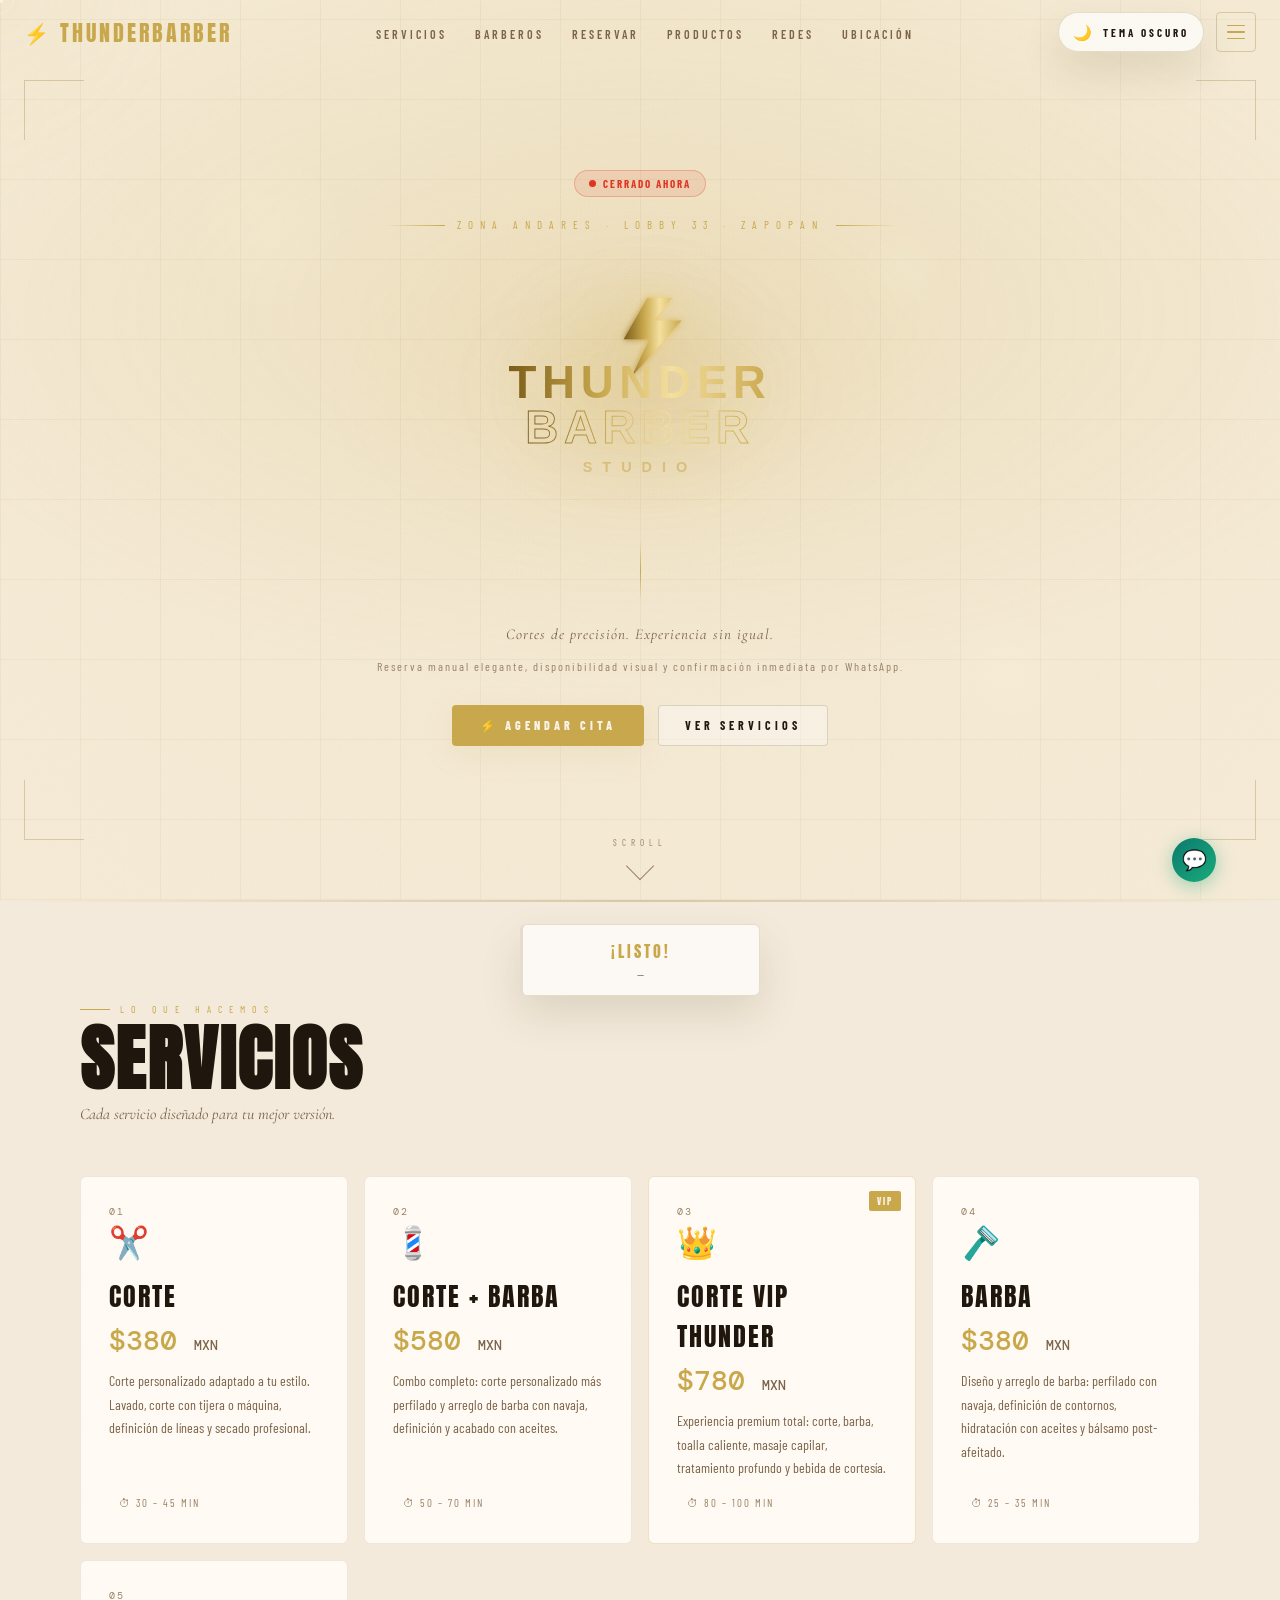
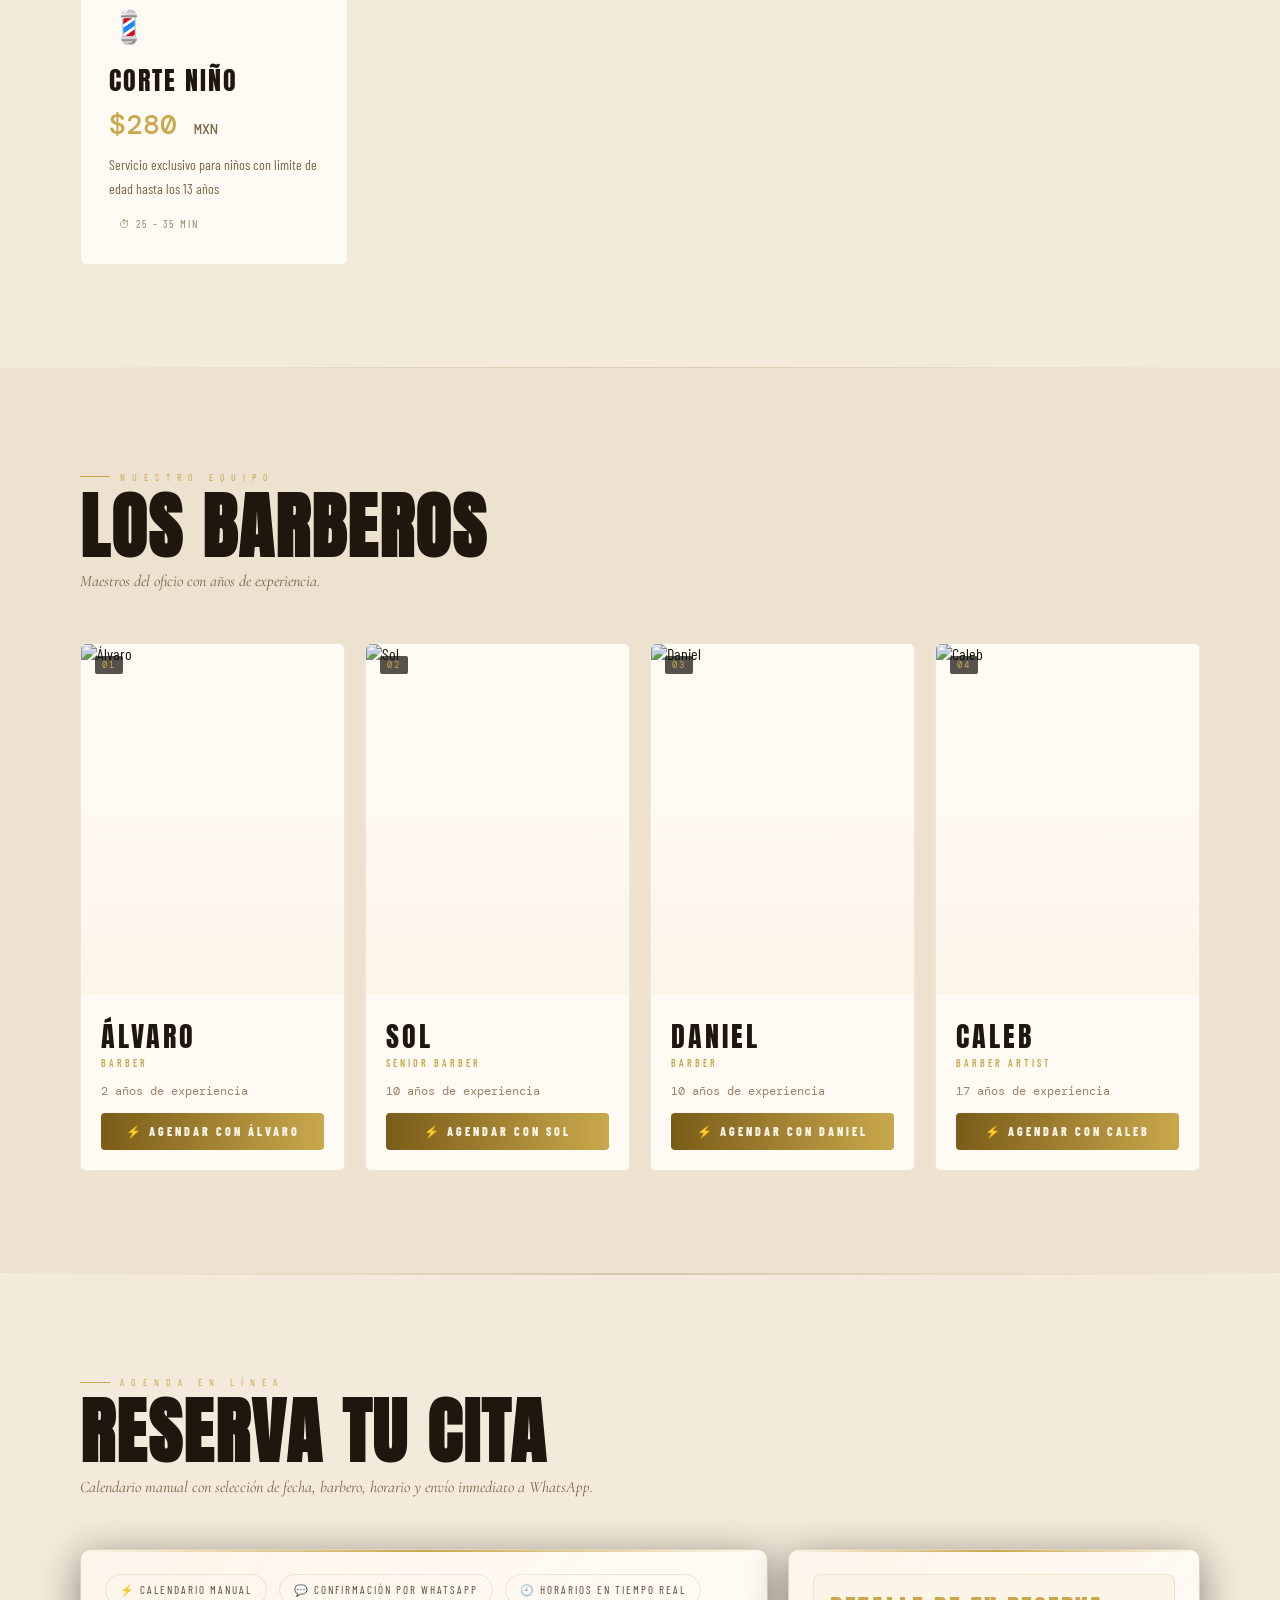
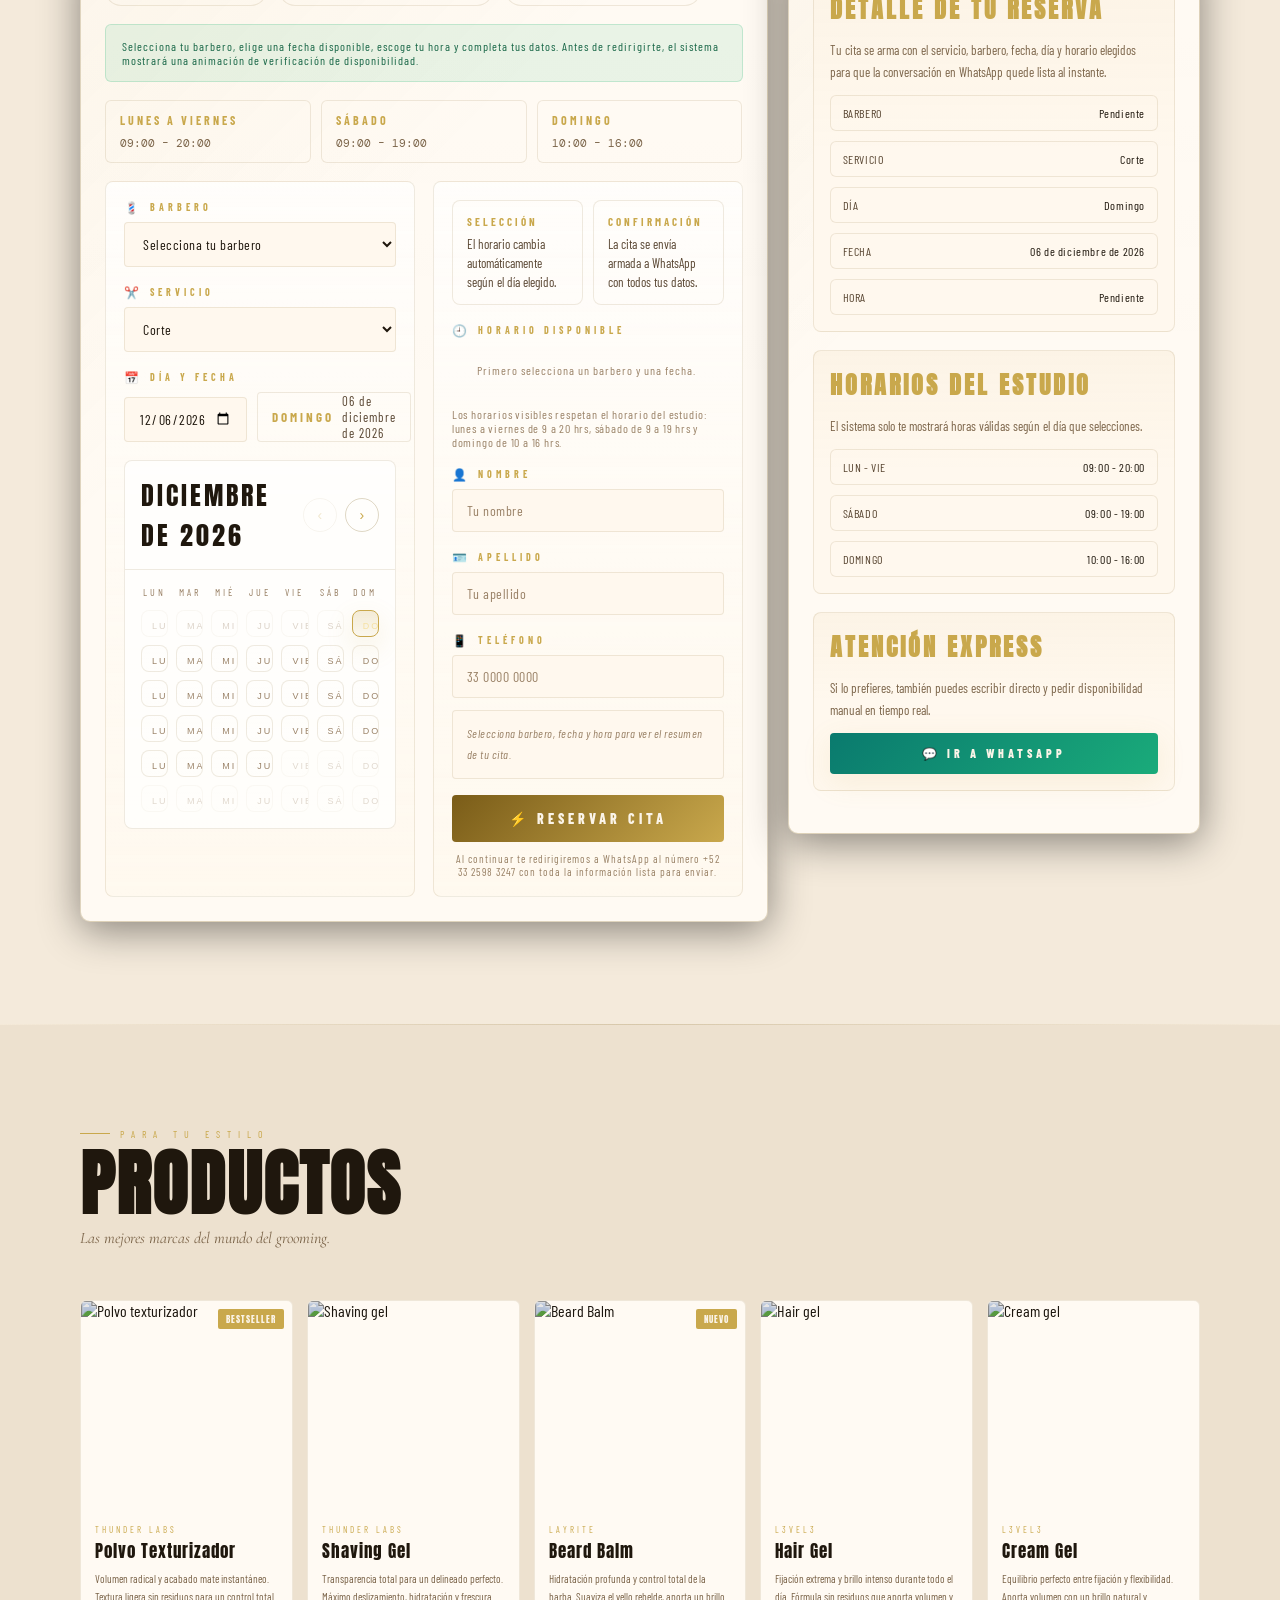
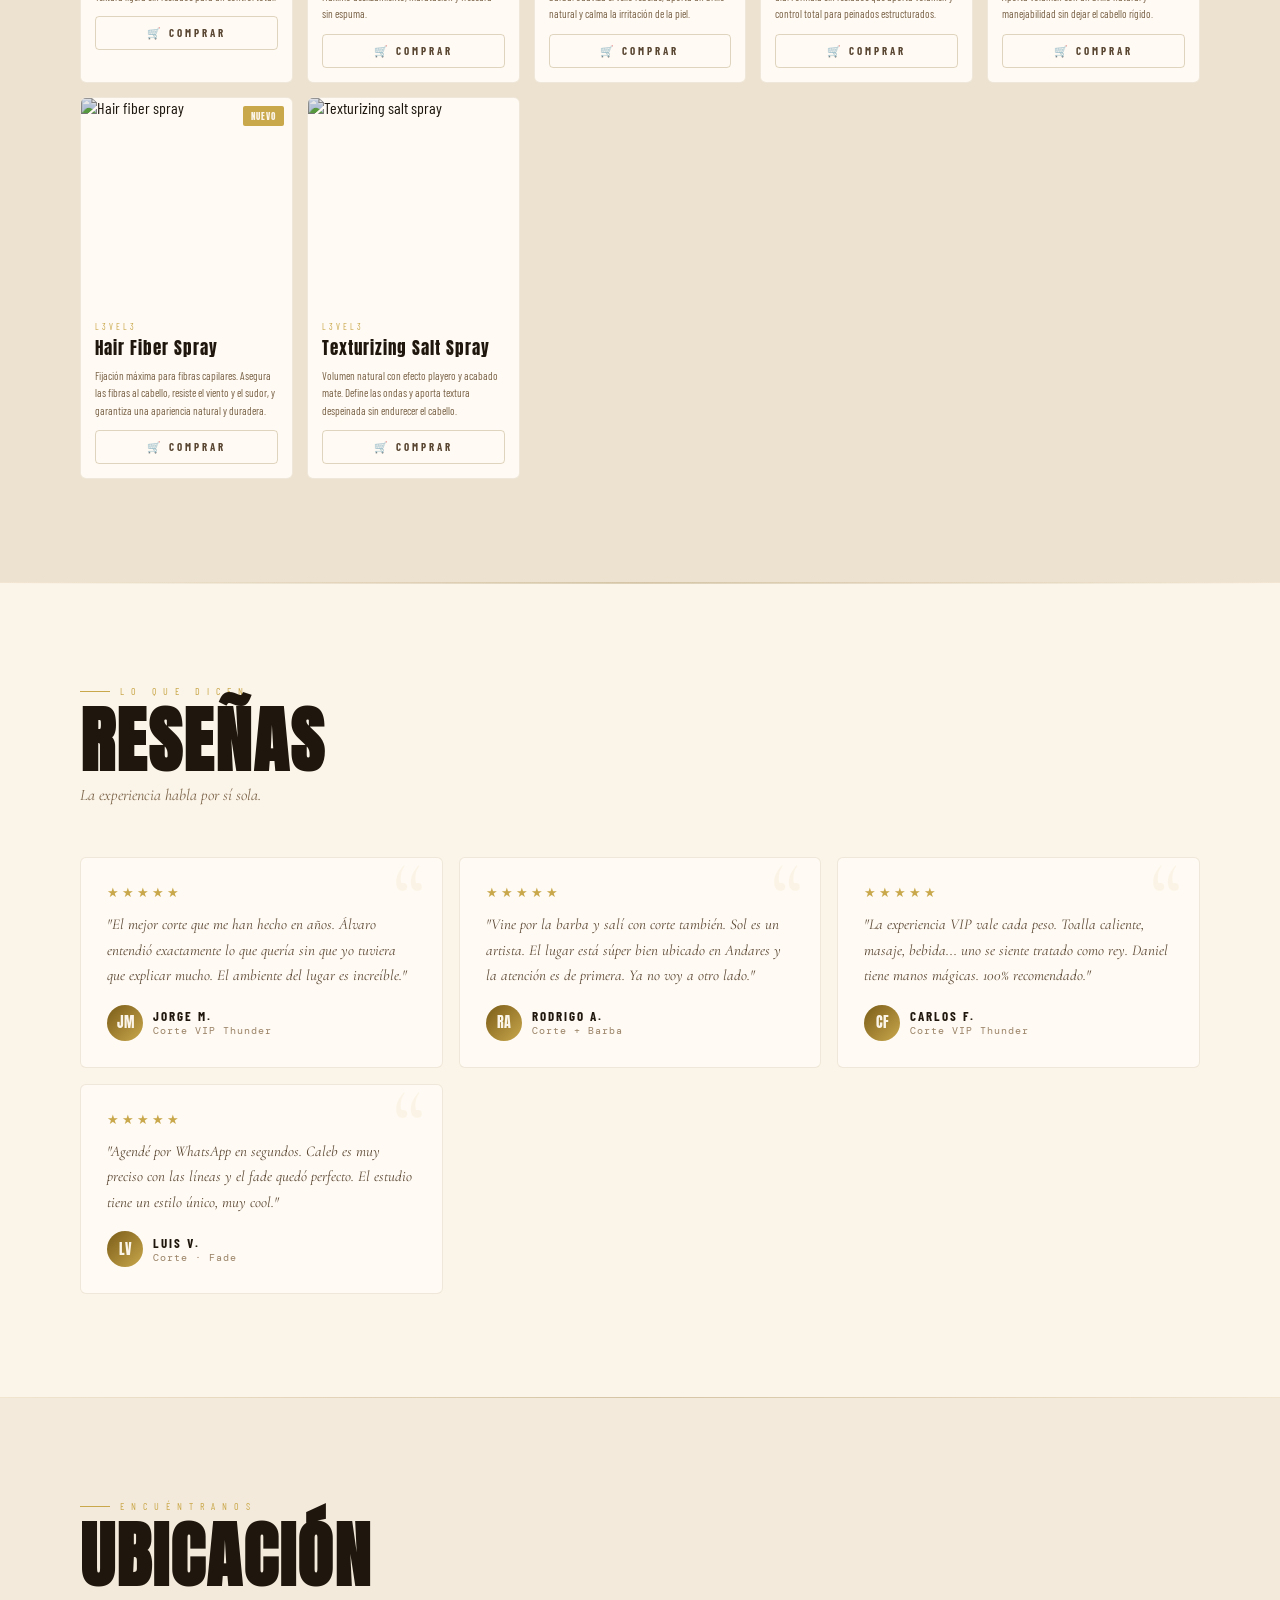
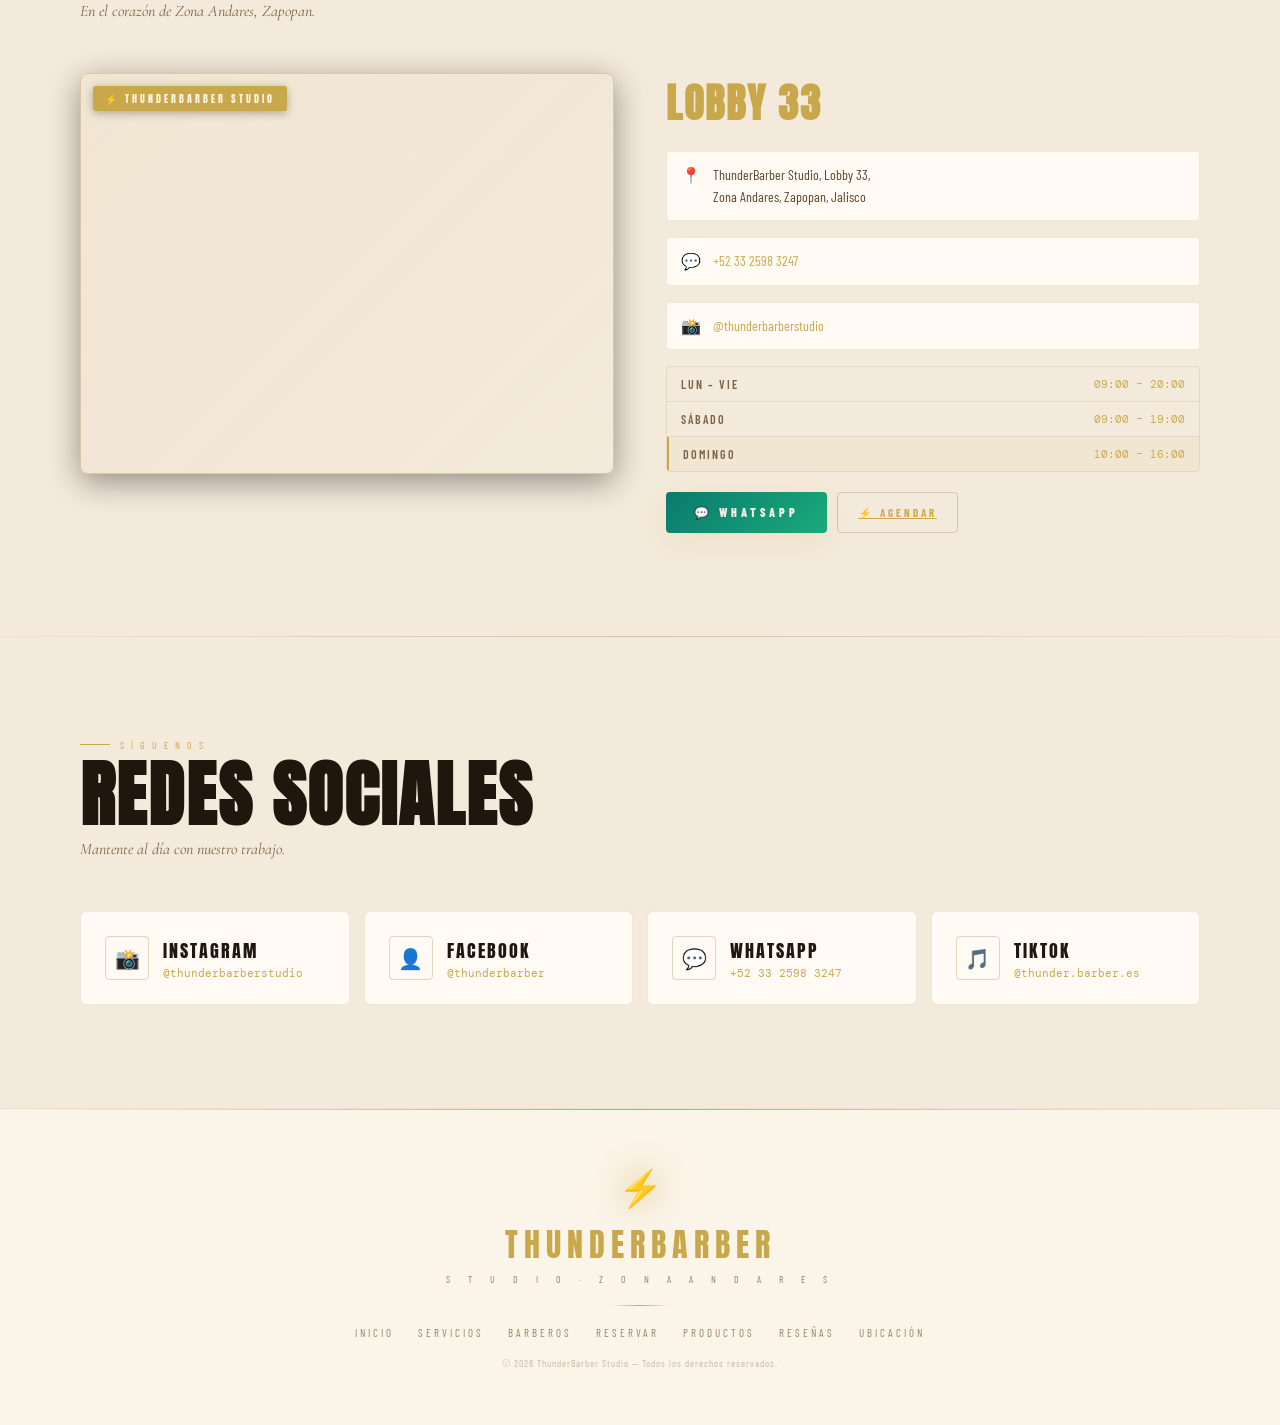
==== commit 0068de2e: "feat: refresh landing theme and mobile layout Co-authored-by: zxb7rx <zbirstudios-dot@users.noreply." ====
--- a/index.html
+++ b/index.html
@@ -1,2242 +1,2135 @@
-<!DOCTYPE html>
-<html lang="es">
-<head>
-<meta charset="UTF-8">
-<meta name="viewport" content="width=device-width, initial-scale=1.0, maximum-scale=1.0, user-scalable=no">
-<meta name="description" content="ThunderBarber Studio — Barbería premium en Zona Andares, Zapopan">
-<title>ThunderBarber Studio | Reserva tu cita</title>
-<link rel="preconnect" href="https://fonts.googleapis.com">
-<link rel="preconnect" href="https://fonts.gstatic.com" crossorigin>
-<link href="https://fonts.googleapis.com/css2?family=Anton&family=DM+Mono:wght@400;500&family=Cormorant+Garamond:ital,wght@0,300;0,400;0,600;1,300;1,400&family=Barlow+Condensed:wght@300;400;500;600;700;800;900&display=swap" rel="stylesheet">
-<style>
-:root{
-  --g1:#c9a84c; --g2:#e8c96a; --g3:#f5e0a0; --g-d:#7a5c18; --g-dk:#3d2e0c;
-  --bg:#0d0b08; --bg2:#151210; --bg3:#1d1812; --bg4:#251e15; --bg5:#110f0d;
-  --surface:#1a1510; --surface2:#221c13; --surface3:#2b2419;
-  --border:rgba(201,168,76,.14); --border2:rgba(201,168,76,.28); --border3:rgba(201,168,76,.55);
-  --text:#f5edd8; --text2:#c4b58a; --text3:#7a6b4a; --text4:#4d4030;
-  --red:#e03420; --green:#2db87a;
-  --glow:rgba(201,168,76,.18); --glow2:rgba(201,168,76,.08);
-  --r:4px;
-  --font-display:'Anton',sans-serif;
-  --font-body:'Barlow Condensed',sans-serif;
-  --font-serif:'Cormorant Garamond',serif;
-  --font-mono:'DM Mono',monospace;
-}
-*{margin:0;padding:0;box-sizing:border-box}
-html{scroll-behavior:smooth;overflow-x:hidden}
-body{
-  background:
-    radial-gradient(circle at top,rgba(201,168,76,.08),transparent 30%),
-    linear-gradient(180deg,#0d0b08 0%,#12100d 32%,#0b0907 100%);
-  color:var(--text);
-  font-family:var(--font-body);
-  overflow-x:hidden;
-  cursor:none;
-  -webkit-font-smoothing:antialiased;
-  position:relative;
-}
-body.modal-open{overflow:hidden}
-body::before{
-  content:'';
-  position:fixed;
-  inset:0;
-  z-index:9990;
-  pointer-events:none;
-  opacity:.03;
-  background-image:url("data:image/svg+xml,%3Csvg viewBox='0 0 256 256' xmlns='http://www.w3.org/2000/svg'%3E%3Cfilter id='n'%3E%3CfeTurbulence type='fractalNoise' baseFrequency='0.9' numOctaves='4' stitchTiles='stitch'/%3E%3C/filter%3E%3Crect width='100%25' height='100%25' filter='url(%23n)'/%3E%3C/svg%3E");
-  background-size:128px;
-}
-body::after{
-  content:'';
-  position:fixed;
-  inset:auto auto 8% -12%;
-  width:42vw;
-  height:42vw;
-  border-radius:50%;
-  background:radial-gradient(circle,rgba(201,168,76,.06),transparent 70%);
-  filter:blur(40px);
-  pointer-events:none;
-  animation:body-orb 14s ease-in-out infinite alternate;
-  z-index:-1;
-}
-@keyframes body-orb{
-  from{transform:translate3d(0,0,0) scale(1)}
-  to{transform:translate3d(20vw,-10vh,0) scale(1.2)}
-}
-
-.spotlight{
-  position:fixed;
-  width:360px;
-  height:360px;
-  border-radius:50%;
-  pointer-events:none;
-  background:radial-gradient(circle,rgba(201,168,76,.08),transparent 62%);
-  transform:translate(-50%,-50%);
-  z-index:0;
-  mix-blend-mode:screen;
-  filter:blur(18px);
-  opacity:.7;
-}
-
-.spark-layer{
-  position:fixed;
-  inset:0;
-  pointer-events:none;
-  z-index:1;
-  overflow:hidden;
-}
-.spark{
-  position:absolute;
-  width:3px;
-  height:3px;
-  border-radius:50%;
-  background:rgba(232,201,106,.65);
-  box-shadow:0 0 12px rgba(232,201,106,.5);
-  animation:spark-float linear infinite;
-}
-@keyframes spark-float{
-  0%{transform:translate3d(0,0,0) scale(.5);opacity:0}
-  15%{opacity:.8}
-  85%{opacity:.35}
-  100%{transform:translate3d(0,-140px,0) scale(1.2);opacity:0}
-}
-
-.cur-dot{width:6px;height:6px;background:var(--g1);border-radius:50%;position:fixed;pointer-events:none;z-index:10000;transform:translate(-50%,-50%);transition:transform .1s,width .2s,height .2s;mix-blend-mode:screen}
-.cur-ring{width:28px;height:28px;border:1px solid var(--g1);border-radius:50%;position:fixed;pointer-events:none;z-index:9999;transform:translate(-50%,-50%);opacity:.45;transition:width .25s,height .25s,opacity .2s;mix-blend-mode:screen}
-body.hovering .cur-dot{width:14px;height:14px}
-body.hovering .cur-ring{width:48px;height:48px;opacity:.8}
-@media(hover:none){.cur-dot,.cur-ring,.spotlight,.spark-layer{display:none}body{cursor:auto}}
-
-#loader{
-  position:fixed;
-  inset:0;
-  background:var(--bg);
-  z-index:12000;
-  display:flex;
-  flex-direction:column;
-  align-items:center;
-  justify-content:center;
-  gap:14px;
-  transition:opacity .8s cubic-bezier(.4,0,.2,1),visibility .8s;
-}
-#loader.out{opacity:0;visibility:hidden;pointer-events:none}
-.ld-bolt{font-size:56px;animation:ld-pulse 1.2s ease-in-out infinite;filter:drop-shadow(0 0 24px var(--g1))}
-@keyframes ld-pulse{
-  0%,100%{transform:scale(1) rotate(-8deg);filter:drop-shadow(0 0 18px var(--g1))}
-  50%{transform:scale(1.2) rotate(8deg);filter:drop-shadow(0 0 60px var(--g2))}
-}
-.ld-name{
-  width:min(240px,54vw);
-  display:flex;
-  align-items:center;
-  justify-content:center;
-  animation:ld-fade 1.5s ease infinite alternate;
-}
-.ld-name-img{
-  width:100%;
-  height:auto;
-  display:block;
-  filter:drop-shadow(0 0 18px rgba(232,201,106,.28));
-}
-@keyframes ld-fade{from{opacity:.2}to{opacity:1}}
-.ld-track{width:160px;height:1px;background:var(--bg4);margin-top:6px;position:relative;overflow:hidden}
-.ld-fill{position:absolute;left:0;top:0;height:100%;background:linear-gradient(90deg,var(--g-d),var(--g1),var(--g2));animation:ld-bar 2.4s cubic-bezier(.4,0,.2,1) forwards}
-@keyframes ld-bar{from{width:0}to{width:100%}}
-
-#nav{
-  position:fixed;
-  top:0;left:0;right:0;
-  z-index:8000;
-  height:64px;
-  display:flex;
-  align-items:center;
-  justify-content:space-between;
-  padding:0 24px;
-  transition:background .4s,border-color .4s,backdrop-filter .4s,box-shadow .4s;
-}
-#nav.scrolled{
-  background:rgba(13,11,8,.88);
-  backdrop-filter:blur(20px);
-  border-bottom:1px solid var(--border);
-  box-shadow:0 12px 40px rgba(0,0,0,.18);
-}
-.nav-logo{text-decoration:none;cursor:none;display:flex;align-items:center}
-.nav-logo-img{display:block;height:46px;width:auto;filter:drop-shadow(0 10px 18px rgba(201,168,76,.18))}
-.nav-links{display:flex;gap:28px;list-style:none}
-.nav-links a{font-size:12px;letter-spacing:3px;color:var(--text3);text-decoration:none;transition:color .2s,transform .2s;cursor:none;font-weight:600}
-.nav-links a:hover{color:var(--g1);transform:translateY(-2px)}
-@media(max-width:780px){.nav-links{display:none}}
-#ham{
-  width:40px;height:40px;background:transparent;border:1px solid var(--border2);border-radius:var(--r);
-  display:flex;flex-direction:column;align-items:center;justify-content:center;gap:5px;cursor:none;transition:border-color .2s,transform .2s;
-}
-#ham:hover{border-color:var(--g1);transform:translateY(-2px)}
-.hb{width:18px;height:1.5px;background:var(--g1);border-radius:1px;transition:all .35s cubic-bezier(.4,0,.2,1)}
-#ham.open .hb:nth-child(1){transform:translateY(6.5px) rotate(45deg)}
-#ham.open .hb:nth-child(2){opacity:0;transform:scaleX(0)}
-#ham.open .hb:nth-child(3){transform:translateY(-6.5px) rotate(-45deg)}
-#mob-ov{position:fixed;inset:0;z-index:7000;background:rgba(0,0,0,.6);backdrop-filter:blur(6px);opacity:0;visibility:hidden;transition:all .3s}
-#mob-ov.open{opacity:1;visibility:visible}
-#mob-menu{
-  position:fixed;top:0;right:0;width:min(300px,88vw);height:100dvh;background:var(--surface);border-left:1px solid var(--border2);
-  z-index:7500;transform:translateX(100%);transition:transform .45s cubic-bezier(.4,0,.2,1);padding:72px 28px 32px;display:flex;flex-direction:column;overflow-y:auto
-}
-#mob-menu::before{content:'';position:absolute;top:0;left:0;right:0;height:2px;background:linear-gradient(90deg,transparent,var(--g1),transparent)}
-#mob-menu.open{transform:none}
-.mob-lnk{display:flex;align-items:center;gap:12px;padding:14px 0;color:var(--text2);text-decoration:none;font-size:15px;letter-spacing:3px;font-weight:700;border-bottom:1px solid var(--border);transition:color .2s,padding-left .25s;cursor:none}
-.mob-lnk:hover{color:var(--g1);padding-left:8px}
-.mob-lnk-ico{font-size:16px;width:22px;text-align:center}
-.mob-soc{margin-top:auto;padding-top:24px;display:flex;gap:10px}
-.msoc-btn{width:36px;height:36px;border:1px solid var(--border2);border-radius:var(--r);display:flex;align-items:center;justify-content:center;text-decoration:none;font-size:15px;transition:all .2s;cursor:none;color:var(--text)}
-.msoc-btn:hover{background:var(--g1);border-color:var(--g1);color:var(--bg)}
-
-section{padding:clamp(60px,8vw,104px) clamp(20px,5vw,40px);position:relative}
-.cont{max-width:1120px;margin:0 auto;width:100%;position:relative;z-index:2}
-.sec-head{margin-bottom:clamp(32px,5vw,52px)}
-.sec-label{font-size:10px;letter-spacing:7px;color:var(--g1);display:flex;align-items:center;gap:10px;margin-bottom:10px}
-.sec-label::before{content:'';width:30px;height:1px;background:var(--g1)}
-.sec-title{font-family:var(--font-display);font-size:clamp(38px,8vw,72px);letter-spacing:2px;line-height:.95;color:var(--text)}
-.sec-sub{font-family:var(--font-serif);font-style:italic;font-size:16px;color:var(--text3);margin-top:10px}
-.sec-rule{height:1px;background:linear-gradient(90deg,transparent,var(--border2),transparent);margin:0}
-.gold-text{
-  background:linear-gradient(135deg,var(--g-d) 0%,var(--g1) 40%,var(--g2) 60%,var(--g1) 100%);
-  -webkit-background-clip:text;-webkit-text-fill-color:transparent;background-clip:text
-}
-
-#inicio{min-height:100dvh;display:grid;place-items:center;position:relative;overflow:hidden;padding:80px 24px 60px}
-.hero-bg{position:absolute;inset:0;background:radial-gradient(ellipse 90% 60% at 50% 35%,rgba(201,168,76,.08) 0%,transparent 70%)}
-.hero-vlines{position:absolute;inset:0;pointer-events:none;background-image:repeating-linear-gradient(90deg,rgba(201,168,76,.03) 0,rgba(201,168,76,.03) 1px,transparent 1px,transparent 80px)}
-.hero-hlines{position:absolute;inset:0;pointer-events:none;background-image:repeating-linear-gradient(0deg,rgba(201,168,76,.03) 0,rgba(201,168,76,.03) 1px,transparent 1px,transparent 80px)}
-.hero-glow{
-  position:absolute;top:20%;left:50%;transform:translateX(-50%);width:640px;height:420px;background:radial-gradient(ellipse,rgba(201,168,76,.08) 0%,transparent 70%);
-  pointer-events:none;animation:hero-breathe 5s ease-in-out infinite
-}
-.hero-orb{
-  position:absolute;border-radius:50%;filter:blur(8px);mix-blend-mode:screen;pointer-events:none;opacity:.7;
-  background:radial-gradient(circle,rgba(232,201,106,.2),transparent 65%);
-}
-.hero-orb.o1{width:180px;height:180px;top:16%;left:14%;animation:orb-float 9s ease-in-out infinite}
-.hero-orb.o2{width:140px;height:140px;bottom:18%;right:16%;animation:orb-float 12s ease-in-out infinite reverse}
-.hero-orb.o3{width:90px;height:90px;top:25%;right:26%;animation:orb-float 7s ease-in-out infinite}
-@keyframes hero-breathe{
-  0%,100%{opacity:.7;transform:translateX(-50%) scale(1)}
-  50%{opacity:1;transform:translateX(-50%) scale(1.12)}
-}
-@keyframes orb-float{
-  0%,100%{transform:translate3d(0,0,0)}
-  50%{transform:translate3d(0,-22px,0)}
-}
-.hero-corner{position:absolute;width:60px;height:60px;pointer-events:none}
-.hero-corner.tl{top:80px;left:24px;border-top:1px solid var(--border2);border-left:1px solid var(--border2)}
-.hero-corner.tr{top:80px;right:24px;border-top:1px solid var(--border2);border-right:1px solid var(--border2)}
-.hero-corner.bl{bottom:60px;left:24px;border-bottom:1px solid var(--border2);border-left:1px solid var(--border2)}
-.hero-corner.br{bottom:60px;right:24px;border-bottom:1px solid var(--border2);border-right:1px solid var(--border2)}
-.hero-inner{position:relative;z-index:2;text-align:center;max-width:920px}
-.hero-eyebrow{font-size:11px;letter-spacing:7px;color:var(--g1);margin-bottom:20px;display:flex;align-items:center;justify-content:center;gap:12px;animation:fadey .8s ease .2s both}
-.hero-eyebrow::before,.hero-eyebrow::after{content:'';flex:1;max-width:60px;height:1px;background:linear-gradient(90deg,transparent,var(--g1))}
-.hero-eyebrow::after{background:linear-gradient(90deg,var(--g1),transparent)}
-.hero-brand-img{
-  position:relative;
-  z-index:1;
-  width:min(360px,68vw);
-  margin:6px auto 10px;
-  height:auto;
-  display:block;
-  background:transparent !important;
-  border:none !important;
-  border-radius:0 !important;
-  box-shadow:none !important;
-  filter:drop-shadow(0 0 36px rgba(201,168,76,.18)) drop-shadow(0 0 14px rgba(245,224,160,.15));
-  animation:brand-float 3.4s ease-in-out infinite, fadey .8s ease .4s both;
-}
-@keyframes brand-float{
-  0%,100%{
-    transform:translate3d(0,0,0) scale(1);
-    filter:drop-shadow(0 0 36px rgba(201,168,76,.18)) drop-shadow(0 0 14px rgba(245,224,160,.15));
-  }
-  50%{
-    transform:translate3d(0,-10px,0) scale(1.03);
-    filter:drop-shadow(0 0 46px rgba(232,201,106,.28)) drop-shadow(0 0 20px rgba(245,224,160,.2));
-  }
-}
-.hero-sep{width:1px;height:60px;background:linear-gradient(180deg,transparent,var(--g1),transparent);margin:24px auto;animation:fadey .8s ease .7s both}
-.hero-tag{font-family:var(--font-serif);font-style:italic;font-size:15px;color:var(--text3);letter-spacing:1px;margin-bottom:16px;animation:fadey .8s ease .8s both}
-.hero-micro{font-size:12px;letter-spacing:2px;color:var(--text4);margin-bottom:32px;animation:fadey .8s ease .88s both}
-@keyframes fadey{from{opacity:0;transform:translateY(18px)}to{opacity:1;transform:none}}
-.hero-cta{display:flex;gap:14px;flex-wrap:wrap;justify-content:center;animation:fadey .8s ease 1s both}
-.hero-scroll{position:absolute;bottom:24px;left:50%;transform:translateX(-50%);display:flex;flex-direction:column;align-items:center;gap:8px;animation:scroll-pulse 2s ease infinite;cursor:none;z-index:2}
-.hero-scroll span{font-size:9px;letter-spacing:5px;color:var(--text4)}
-.scroll-arr{width:20px;height:20px;border-right:1px solid var(--text4);border-bottom:1px solid var(--text4);transform:rotate(45deg)}
-@keyframes scroll-pulse{
-  0%,100%{opacity:.3;transform:translateX(-50%) translateY(0)}
-  50%{opacity:.7;transform:translateX(-50%) translateY(8px)}
-}
-
-.status-badge{display:inline-flex;align-items:center;gap:7px;padding:6px 14px;border-radius:20px;font-size:11px;letter-spacing:2px;font-weight:700;margin-bottom:20px;animation:fadey .8s ease .15s both}
-.status-badge.open{background:rgba(45,184,122,.12);border:1px solid rgba(45,184,122,.3);color:#2db87a}
-.status-badge.closed{background:rgba(224,52,32,.1);border:1px solid rgba(224,52,32,.25);color:#e03420}
-.status-dot{width:7px;height:7px;border-radius:50%;background:currentColor;animation:dot-blink 1.5s ease infinite}
-@keyframes dot-blink{0%,100%{opacity:1}50%{opacity:.3}}
-
-.btn-primary,.btn-secondary,.btn-ghost,.btn-confirm,.srv-btn,.prd-buy,.brb-btn{
-  position:relative;overflow:hidden;isolation:isolate;
-}
-.btn-primary::after,.btn-secondary::after,.btn-ghost::after,.btn-confirm::after,.srv-btn::after,.prd-buy::after,.brb-btn::after{
-  content:'';
-  position:absolute;
-  inset:-120% auto auto -40%;
-  width:40%;
-  height:240%;
-  background:linear-gradient(90deg,transparent,rgba(255,255,255,.22),transparent);
-  transform:rotate(20deg);
-  transition:transform .55s ease;
-}
-.btn-primary:hover::after,.btn-secondary:hover::after,.btn-ghost:hover::after,.btn-confirm:hover::after,.srv-btn:hover::after,.prd-buy:hover::after,.brb-btn:hover::after{
-  transform:translateX(320%) rotate(20deg);
-}
-.btn-primary{padding:13px 28px;background:var(--g1);color:var(--bg);font-family:var(--font-body);font-weight:800;font-size:12px;letter-spacing:4px;border:none;cursor:pointer;text-decoration:none;display:inline-flex;align-items:center;gap:8px;border-radius:var(--r);transition:all .25s;box-shadow:0 8px 30px rgba(201,168,76,.12)}
-.btn-primary::before{content:'';position:absolute;inset:0;background:linear-gradient(135deg,var(--g2),var(--g1));opacity:0;transition:opacity .25s}
-.btn-primary:hover{transform:translateY(-2px);box-shadow:0 8px 30px rgba(201,168,76,.4)}
-.btn-primary:hover::before{opacity:1}
-.btn-primary span,.btn-secondary span,.btn-ghost span,.btn-confirm span,.srv-btn span,.prd-buy span,.brb-btn span{position:relative;z-index:1}
-.btn-secondary{padding:12px 26px;background:transparent;color:var(--text);font-family:var(--font-body);font-weight:700;font-size:12px;letter-spacing:4px;border:1px solid rgba(245,237,216,.25);cursor:pointer;text-decoration:none;display:inline-flex;align-items:center;gap:8px;border-radius:var(--r);transition:all .25s}
-.btn-secondary:hover{background:rgba(245,237,216,.06);border-color:rgba(245,237,216,.5);transform:translateY(-2px)}
-.btn-ghost{padding:9px 20px;background:transparent;color:var(--g1);font-family:var(--font-body);font-weight:700;font-size:11px;letter-spacing:3px;border:1px solid var(--border2);cursor:pointer;border-radius:var(--r);transition:all .2s;display:inline-flex;align-items:center;gap:6px}
-.btn-ghost:hover{background:rgba(201,168,76,.08);border-color:var(--g1)}
-.btn-confirm{width:100%;padding:15px;background:linear-gradient(135deg,var(--g-d),var(--g1));border:none;color:var(--bg);font-family:var(--font-body);font-weight:800;font-size:14px;letter-spacing:4px;cursor:pointer;border-radius:var(--r);transition:opacity .2s,transform .2s,box-shadow .2s;display:flex;align-items:center;justify-content:center;gap:9px}
-.btn-confirm:hover{opacity:.92;transform:translateY(-2px);box-shadow:0 8px 30px rgba(201,168,76,.35)}
-.btn-confirm:active{transform:scale(.98)}
-.btn-confirm.loading{pointer-events:none;opacity:.75}
-
-#servicios{background:var(--bg2)}
-#servicios::before,#reserva::before,#testimonios::before{content:'';position:absolute;top:0;left:0;right:0;height:1px;background:linear-gradient(90deg,transparent,var(--border2),transparent)}
-.srv-grid{display:grid;grid-template-columns:repeat(auto-fill,minmax(min(100%,260px),1fr));gap:16px}
-.srv-card{
-  background:linear-gradient(180deg,rgba(255,255,255,.02),transparent),var(--surface);
-  border:1px solid var(--border);
-  border-radius:6px;
-  padding:clamp(20px,4vw,28px);
-  position:relative;
-  overflow:hidden;
-  transition:transform .35s cubic-bezier(.4,0,.2,1),box-shadow .35s,border-color .3s;
-}
-.srv-card::before{
-  content:'';
-  position:absolute;
-  inset:-40% -20%;
-  background:radial-gradient(circle,rgba(201,168,76,.12),transparent 50%);
-  opacity:0;
-  transition:opacity .35s;
-}
-.srv-card::after{content:'';position:absolute;inset:0;background:linear-gradient(135deg,rgba(201,168,76,.04),transparent);opacity:0;transition:opacity .35s}
-.srv-card-line{position:absolute;bottom:0;left:0;right:0;height:2px;background:linear-gradient(90deg,transparent,var(--g1),transparent);transform:scaleX(0);transition:transform .4s}
-.srv-vip-badge{position:absolute;top:14px;right:14px;background:var(--g1);color:var(--bg);font-family:var(--font-display);font-size:9px;letter-spacing:2px;padding:3px 8px;border-radius:2px}
-.srv-card:hover{transform:translateY(-6px);box-shadow:0 20px 50px rgba(0,0,0,.4),0 0 0 1px rgba(201,168,76,.2);border-color:var(--border2)}
-.srv-card:hover::before,.srv-card:hover::after{opacity:1}
-.srv-card:hover .srv-card-line{transform:scaleX(1)}
-.srv-ico{font-size:32px;margin-bottom:14px;display:block;transition:transform .3s}
-.srv-card:hover .srv-ico{transform:scale(1.1) rotate(-5deg)}
-.srv-num{font-family:var(--font-mono);font-size:10px;color:var(--text4);letter-spacing:2px;margin-bottom:4px}
-.srv-name{font-family:var(--font-display);font-size:26px;letter-spacing:2px;color:var(--text);margin-bottom:6px}
-.srv-price{font-family:var(--font-mono);font-size:28px;color:var(--g1);font-weight:500;margin-bottom:10px}
-.srv-price small{font-size:13px;color:var(--text3)}
-.srv-desc{font-size:14px;color:var(--text3);line-height:1.7;margin-bottom:10px;font-weight:400}
-.srv-time{font-size:11px;letter-spacing:2px;color:var(--text4);display:flex;align-items:center;gap:6px;margin-bottom:18px;padding:6px 10px;background:rgba(255,255,255,.03);border-radius:3px;width:fit-content}
-.srv-btn{width:100%;padding:11px;background:transparent;border:1px solid var(--border2);color:var(--text2);font-family:var(--font-body);font-size:12px;letter-spacing:3px;cursor:pointer;border-radius:var(--r);font-weight:700;transition:all .25s;display:flex;align-items:center;justify-content:center;gap:6px}
-.srv-btn:hover{background:var(--g1);color:var(--bg);border-color:var(--g1);transform:translateY(-1px);box-shadow:0 4px 18px rgba(201,168,76,.3)}
-.srv-btn:active{transform:scale(.97)}
-.srv-card.vip{border-color:rgba(201,168,76,.3)}
-.srv-card.vip .srv-btn{border-color:var(--g1);color:var(--g1)}
-
-#barberos{background:var(--bg3)}
-.brb-grid{display:grid;grid-template-columns:repeat(auto-fill,minmax(min(100%,230px),1fr));gap:20px}
-.brb-card{background:var(--surface);border:1px solid var(--border);border-radius:6px;overflow:hidden;transition:transform .4s cubic-bezier(.4,0,.2,1),box-shadow .4s,border-color .3s;position:relative}
-.brb-card::after{content:'';position:absolute;inset:auto 0 0 0;height:1px;background:linear-gradient(90deg,transparent,var(--g1),transparent);transform:scaleX(0);transition:transform .35s}
-.brb-card:hover{transform:translateY(-8px) scale(1.01);box-shadow:0 24px 60px rgba(0,0,0,.5),0 0 0 1px rgba(201,168,76,.3);border-color:rgba(201,168,76,.5)}
-.brb-card:hover::after{transform:scaleX(1)}
-.brb-img-w{aspect-ratio:3/4;overflow:hidden;position:relative}
-.brb-img-w::after{content:'';position:absolute;inset:0;background:linear-gradient(180deg,transparent 40%,rgba(13,11,8,.95) 100%)}
-.brb-img{width:100%;height:100%;object-fit:cover;filter:grayscale(20%) brightness(.95);transition:transform .6s cubic-bezier(.4,0,.2,1),filter .4s}
-.brb-card:hover .brb-img{transform:scale(1.08);filter:grayscale(0%) brightness(1)}
-.brb-num{position:absolute;top:12px;left:14px;font-family:var(--font-mono);font-size:9px;color:var(--g1);letter-spacing:2px;z-index:1;background:rgba(13,11,8,.7);padding:3px 7px;border-radius:2px}
-.brb-info{padding:clamp(14px,3vw,20px)}
-.brb-name{font-family:var(--font-display);font-size:28px;letter-spacing:3px;color:var(--text)}
-.brb-role{font-size:10px;letter-spacing:3px;color:var(--g1);margin-bottom:14px;font-weight:600}
-.brb-exp{font-size:12px;color:var(--text4);margin-bottom:14px;font-family:var(--font-mono)}
-.brb-btn{width:100%;padding:11px;background:linear-gradient(90deg,var(--g-d),var(--g1));border:none;color:var(--bg);font-family:var(--font-body);font-weight:800;font-size:12px;letter-spacing:3px;cursor:pointer;border-radius:var(--r);transition:opacity .2s,transform .2s}
-.brb-btn:hover{opacity:.88;transform:scale(.99)}
-.brb-btn:active{transform:scale(.96)}
-
-#reserva{background:var(--bg2);position:relative}
-.booking-shell{
-  display:grid;
-  grid-template-columns:minmax(0,1.25fr) minmax(320px,.75fr);
-  gap:20px;
-  align-items:start;
-}
-@media(max-width:940px){.booking-shell{grid-template-columns:1fr}}
-.booking-panel{
-  background:
-    linear-gradient(135deg,rgba(201,168,76,.05),transparent 35%),
-    linear-gradient(180deg,rgba(255,255,255,.02),transparent 48%),
-    var(--surface);
-  border:1px solid var(--border2);
-  border-radius:10px;
-  position:relative;
-  overflow:hidden;
-  box-shadow:0 8px 40px rgba(0,0,0,.45);
-}
-.booking-panel::before{
-  content:'';
-  position:absolute;
-  top:0;left:0;right:0;height:2px;
-  background:linear-gradient(90deg,transparent,var(--g1),transparent);
-}
-.booking-main{padding:24px}
-.booking-aside{padding:24px;position:sticky;top:90px}
-.booking-topline{display:flex;gap:12px;flex-wrap:wrap;margin-bottom:18px}
-.booking-chip{
-  display:inline-flex;align-items:center;gap:8px;padding:8px 14px;border-radius:999px;
-  border:1px solid var(--border);background:rgba(255,255,255,.025);font-size:11px;letter-spacing:2px;color:var(--text2)
-}
-.booking-grid{display:grid;grid-template-columns:repeat(2,minmax(0,1fr));gap:18px}
-@media(max-width:760px){.booking-grid{grid-template-columns:1fr}}
-.booking-subpanel{
-  border:1px solid var(--border);
-  border-radius:8px;
-  padding:18px;
-  background:linear-gradient(180deg,rgba(255,255,255,.02),transparent),rgba(13,11,8,.22);
-}
-.booking-note{
-  padding:14px 16px;
-  border:1px solid rgba(45,184,122,.22);
-  background:rgba(45,184,122,.08);
-  border-radius:6px;
-  color:#7ae1b2;
-  font-size:12px;
-  letter-spacing:1px;
-  margin-bottom:18px;
-}
-.schedule-pills{display:grid;grid-template-columns:repeat(3,minmax(0,1fr));gap:10px;margin-bottom:18px}
-@media(max-width:580px){.schedule-pills{grid-template-columns:1fr}}
-.schedule-pill{
-  padding:12px 14px;border:1px solid var(--border);border-radius:6px;background:rgba(255,255,255,.02);
-  transition:transform .25s,border-color .25s,background .25s
-}
-.schedule-pill:hover{transform:translateY(-3px);border-color:var(--border2);background:rgba(201,168,76,.06)}
-.schedule-pill strong{display:block;font-size:12px;letter-spacing:3px;color:var(--g1);margin-bottom:4px}
-.schedule-pill span{font-family:var(--font-mono);font-size:11px;color:var(--text3)}
-.fg{margin-bottom:18px}
-.fl{display:flex;align-items:center;gap:7px;font-size:10px;letter-spacing:4px;color:var(--g1);margin-bottom:7px;font-weight:700}
-.fl-ico{font-size:12px}
-.fi,.fs{
-  width:100%;padding:12px 14px;background:var(--bg4);border:1px solid var(--border);color:var(--text);
-  font-family:var(--font-body);font-size:14px;letter-spacing:.5px;outline:none;border-radius:var(--r);
-  transition:border-color .2s,box-shadow .2s,transform .2s;cursor:pointer
-}
-.fi:focus,.fs:focus{border-color:var(--g1);box-shadow:0 0 0 3px rgba(201,168,76,.08);transform:translateY(-1px)}
-.fi::placeholder{color:var(--text4)}
-.fs option{background:var(--bg4)}
-
-.date-wrap{display:grid;grid-template-columns:1fr auto;gap:10px;align-items:end}
-@media(max-width:520px){.date-wrap{grid-template-columns:1fr}}
-.day-indicator{
-  min-height:48px;border:1px solid var(--border);border-radius:var(--r);background:rgba(255,255,255,.03);
-  display:flex;align-items:center;padding:0 14px;font-size:13px;letter-spacing:1px;color:var(--text2)
-}
-.day-indicator strong{color:var(--g1);margin-right:8px;letter-spacing:3px}
-
-.calendar-shell{
-  margin-top:12px;
-  border:1px solid var(--border);
-  border-radius:8px;
-  overflow:hidden;
-  background:rgba(0,0,0,.12);
-}
-.calendar-head{
-  display:flex;
-  align-items:center;
-  justify-content:space-between;
-  padding:14px 16px;
-  border-bottom:1px solid var(--border);
-  background:rgba(255,255,255,.02);
-}
-.calendar-title{font-family:var(--font-display);font-size:26px;letter-spacing:3px;color:var(--text)}
-.calendar-nav{display:flex;gap:8px}
-.calendar-nav button{
-  width:34px;height:34px;border-radius:50%;border:1px solid var(--border2);background:transparent;color:var(--g1);
-  cursor:pointer;transition:all .2s;font-size:14px
-}
-.calendar-nav button:hover:not(:disabled){background:rgba(201,168,76,.08);border-color:var(--g1);transform:translateY(-1px)}
-.calendar-nav button:disabled{opacity:.25;cursor:not-allowed}
-.calendar-grid{
-  display:grid;
-  grid-template-columns:repeat(7,minmax(0,1fr));
-  gap:8px;
-  padding:16px;
-}
-.calendar-weekday{
-  text-align:center;
-  font-size:10px;
-  letter-spacing:3px;
-  color:var(--text4);
-  padding-bottom:4px;
-}
-.cal-day{
-  aspect-ratio:1/1;
-  border:1px solid var(--border);
-  border-radius:8px;
-  background:linear-gradient(180deg,rgba(255,255,255,.03),rgba(255,255,255,.01));
-  color:var(--text2);
-  display:flex;
-  flex-direction:column;
-  align-items:flex-start;
-  justify-content:space-between;
-  padding:10px;
-  cursor:pointer;
-  transition:transform .22s,border-color .22s,background .22s,color .22s,box-shadow .22s;
-  position:relative;
-  overflow:hidden;
-}
-.cal-day small{font-size:9px;letter-spacing:2px;color:var(--text4)}
-.cal-day:hover:not(.disabled):not(.muted){transform:translateY(-3px);border-color:var(--g1);color:var(--text);box-shadow:0 8px 22px rgba(0,0,0,.24)}
-.cal-day.today{border-color:rgba(201,168,76,.4)}
-.cal-day.selected{background:linear-gradient(180deg,rgba(201,168,76,.22),rgba(201,168,76,.08));border-color:var(--g1);color:var(--text);box-shadow:0 10px 28px rgba(201,168,76,.16)}
-.cal-day.selected small,.cal-day.selected .day-num{color:var(--g3)}
-.cal-day.muted{opacity:.3;pointer-events:none}
-.cal-day.disabled{opacity:.35;cursor:not-allowed;background:rgba(255,255,255,.01)}
-.day-num{font-family:var(--font-display);font-size:24px;letter-spacing:1px}
-
-.time-grid{
-  display:grid;
-  grid-template-columns:repeat(4,1fr);
-  gap:7px;
-  max-height:232px;
-  overflow-y:auto;
-  padding-right:2px;
-  scrollbar-width:thin;
-  scrollbar-color:var(--g1) transparent;
-}
-@media(max-width:360px){.time-grid{grid-template-columns:repeat(3,1fr)}}
-.t-btn{
-  padding:11px 4px;background:var(--bg4);border:1px solid var(--border);color:var(--text3);
-  font-family:var(--font-mono);font-size:11px;cursor:pointer;text-align:center;border-radius:var(--r);transition:all .2s
-}
-.t-btn:hover:not(.taken):not(.disabled){border-color:var(--g1);color:var(--g1);background:rgba(201,168,76,.05)}
-.t-btn.selected{background:var(--g1);color:var(--bg);border-color:var(--g1);font-weight:700}
-.t-btn.taken{background:rgba(224,52,32,.05);border-color:rgba(224,52,32,.2);color:rgba(255,255,255,.15);text-decoration:line-through;cursor:not-allowed;pointer-events:none}
-.t-btn.disabled{opacity:.25;cursor:not-allowed;pointer-events:none}
-.t-empty{grid-column:1/-1;color:var(--text4);font-size:12px;text-align:center;padding:18px;letter-spacing:1px}
-.slot-help{margin-top:12px;font-size:12px;color:var(--text4);letter-spacing:.8px}
-
-.booking-quick-actions{
-  display:grid;
-  grid-template-columns:repeat(2,minmax(0,1fr));
-  gap:10px;
-  margin-bottom:18px;
-}
-@media(max-width:520px){.booking-quick-actions{grid-template-columns:1fr}}
-.quick-card{
-  border:1px solid var(--border);
-  border-radius:8px;
-  padding:14px;
-  background:rgba(255,255,255,.02);
-  transition:transform .22s,border-color .22s,background .22s;
-}
-.quick-card:hover{transform:translateY(-3px);border-color:var(--border2);background:rgba(201,168,76,.05)}
-.quick-card strong{display:block;color:var(--g1);font-size:11px;letter-spacing:3px;margin-bottom:5px}
-.quick-card span{font-size:13px;color:var(--text2)}
-
-.summary-card{
-  background:linear-gradient(180deg,rgba(201,168,76,.05),transparent 50%),var(--bg4);
-  border:1px solid var(--border);
-  border-radius:8px;
-  padding:16px;
-  margin-bottom:18px;
-}
-.summary-card h3{
-  font-family:var(--font-display);
-  font-size:24px;
-  letter-spacing:3px;
-  color:var(--g1);
-  margin-bottom:12px;
-}
-.summary-card p{font-size:13px;color:var(--text3);line-height:1.7;margin-bottom:12px}
-.summary-list{display:grid;gap:10px}
-.summary-item{
-  display:flex;justify-content:space-between;gap:10px;align-items:flex-start;padding:10px 12px;border:1px solid var(--border);
-  border-radius:6px;background:rgba(255,255,255,.02);font-size:12px;letter-spacing:.6px;color:var(--text2)
-}
-.summary-item span:last-child{text-align:right;color:var(--text)}
-.m-summary{
-  background:var(--bg4);
-  border:1px solid var(--border);
-  border-radius:var(--r);
-  padding:12px 14px;
-  margin-bottom:16px;
-  font-size:12px;
-  color:var(--text3);
-  line-height:1.8;
-  letter-spacing:.5px;
-  min-height:54px;
-}
-.m-summary strong{color:var(--g1)}
-.m-summary.empty{color:var(--text4);font-style:italic}
-.booking-disclaimer{
-  font-size:11px;
-  color:var(--text4);
-  letter-spacing:1px;
-  text-align:center;
-  margin-top:10px;
-}
-
-.verify-overlay{
-  position:fixed;
-  inset:0;
-  z-index:13000;
-  display:flex;
-  align-items:center;
-  justify-content:center;
-  padding:20px;
-  background:rgba(0,0,0,.76);
-  backdrop-filter:blur(14px);
-  opacity:0;
-  visibility:hidden;
-  transition:all .35s;
-}
-.verify-overlay.open{opacity:1;visibility:visible}
-.verify-box{
-  width:min(420px,100%);
-  padding:28px 24px;
-  border-radius:12px;
-  border:1px solid var(--border2);
-  background:
-    linear-gradient(135deg,rgba(201,168,76,.1),transparent 45%),
-    linear-gradient(180deg,rgba(255,255,255,.02),transparent),
-    var(--surface);
-  box-shadow:0 28px 90px rgba(0,0,0,.55);
-  text-align:center;
-  position:relative;
-  overflow:hidden;
-}
-.verify-box::before{
-  content:'';
-  position:absolute;
-  top:0;left:0;right:0;height:2px;
-  background:linear-gradient(90deg,transparent,var(--g1),transparent);
-}
-.verify-radar{
-  width:104px;
-  height:104px;
-  margin:0 auto 18px;
-  position:relative;
-  border-radius:50%;
-  border:1px solid rgba(201,168,76,.18);
-  background:radial-gradient(circle,rgba(201,168,76,.08),transparent 62%);
-}
-.verify-radar::before,.verify-radar::after{
-  content:'';
-  position:absolute;
-  inset:14px;
-  border-radius:50%;
-  border:1px solid rgba(201,168,76,.2);
-  animation:radar-pulse 1.6s ease-out infinite;
-}
-.verify-radar::after{animation-delay:.55s}
-.verify-radar span{
-  position:absolute;
-  inset:0;
-  border-radius:50%;
-  animation:radar-sweep 1.4s linear infinite;
-}
-.verify-radar span::before{
-  content:'';
-  position:absolute;
-  left:50%;
-  top:50%;
-  width:50%;
-  height:1px;
-  background:linear-gradient(90deg,var(--g1),transparent);
-  transform-origin:left center;
-}
-@keyframes radar-pulse{
-  from{transform:scale(.75);opacity:.8}
-  to{transform:scale(1.18);opacity:0}
-}
-@keyframes radar-sweep{
-  from{transform:rotate(0deg)}
-  to{transform:rotate(360deg)}
-}
-.verify-title{
-  font-family:var(--font-display);
-  font-size:26px;
-  letter-spacing:4px;
-  color:var(--g1);
-  margin-bottom:8px;
-}
-.verify-copy{font-size:14px;color:var(--text2);line-height:1.6}
-.verify-dots{
-  display:flex;
-  justify-content:center;
-  gap:8px;
-  margin-top:18px;
-}
-.verify-dots span{
-  width:8px;
-  height:8px;
-  border-radius:50%;
-  background:rgba(201,168,76,.22);
-  animation:verify-dot 1.2s ease-in-out infinite;
-}
-.verify-dots span:nth-child(2){animation-delay:.15s}
-.verify-dots span:nth-child(3){animation-delay:.3s}
-@keyframes verify-dot{
-  0%,100%{transform:scale(.7);background:rgba(201,168,76,.22)}
-  50%{transform:scale(1.1);background:var(--g1)}
-}
-
-#toast{
-  position:fixed;bottom:24px;left:50%;transform:translateX(-50%) translateY(120px);
-  background:var(--surface);border:1px solid var(--g1);border-left:3px solid var(--g1);padding:14px 22px;z-index:11000;
-  transition:transform .45s cubic-bezier(.4,0,.2,1);min-width:240px;max-width:92vw;text-align:center;border-radius:6px;box-shadow:0 12px 40px rgba(0,0,0,.5)
-}
-#toast.show{transform:translateX(-50%) translateY(0)}
-#toast.error{border-color:var(--red);border-left-color:var(--red)}
-.t-title{font-family:var(--font-display);font-size:16px;letter-spacing:3px;color:var(--g1)}
-#toast.error .t-title{color:var(--red)}
-.t-body{font-size:12px;color:var(--text3);margin-top:4px;letter-spacing:.5px}
-
-#productos{background:var(--bg3)}
-.prd-grid{display:grid;grid-template-columns:repeat(auto-fill,minmax(min(100%,190px),1fr));gap:14px}
-.prd-card{background:var(--surface);border:1px solid var(--border);border-radius:6px;overflow:hidden;transition:transform .3s,box-shadow .3s,border-color .3s;position:relative}
-.prd-card:hover{transform:translateY(-5px);box-shadow:0 16px 40px rgba(0,0,0,.4),0 0 0 1px rgba(201,168,76,.2);border-color:var(--border2)}
-.prd-img-w{aspect-ratio:1;overflow:hidden;position:relative}
-.prd-badge{position:absolute;top:8px;right:8px;z-index:1;background:var(--g1);color:var(--bg);font-family:var(--font-display);font-size:9px;letter-spacing:1px;padding:3px 8px;border-radius:2px}
-.prd-img{width:100%;height:100%;object-fit:cover;filter:saturate(.85) brightness(.9);transition:transform .5s,filter .35s}
-.prd-card:hover .prd-img{transform:scale(1.1);filter:saturate(1) brightness(1)}
-.prd-body{padding:12px 14px 14px}
-.prd-brand{font-size:9px;letter-spacing:3px;color:var(--g1);margin-bottom:3px}
-.prd-name{font-family:var(--font-display);font-size:17px;letter-spacing:1px;color:var(--text);margin-bottom:6px}
-.prd-desc{font-size:11px;color:var(--text3);line-height:1.6;margin-bottom:11px;font-weight:400}
-.prd-buy{width:100%;padding:9px;background:transparent;border:1px solid var(--border2);color:var(--text2);font-family:var(--font-body);font-size:11px;letter-spacing:3px;cursor:pointer;border-radius:var(--r);font-weight:700;transition:all .2s;display:flex;align-items:center;justify-content:center;gap:5px}
-.prd-buy:hover{background:var(--g1);color:var(--bg);border-color:var(--g1)}
-.prd-buy:active{transform:scale(.97)}
-
-#testimonios{background:var(--bg)}
-.test-grid{display:grid;grid-template-columns:repeat(auto-fill,minmax(min(100%,300px),1fr));gap:16px}
-.test-card{background:var(--surface);border:1px solid var(--border);border-radius:6px;padding:clamp(18px,4vw,26px);position:relative;overflow:hidden;transition:transform .3s,box-shadow .3s,border-color .3s}
-.test-card::before{content:'\201C';position:absolute;top:-10px;right:16px;font-family:var(--font-serif);font-size:100px;color:rgba(201,168,76,.07);line-height:1;pointer-events:none}
-.test-card:hover{transform:translateY(-4px);box-shadow:0 16px 40px rgba(0,0,0,.4);border-color:var(--border2)}
-.test-stars{display:flex;gap:3px;margin-bottom:12px}
-.test-stars span{color:var(--g1);font-size:13px}
-.test-text{font-family:var(--font-serif);font-style:italic;font-size:15px;color:var(--text2);line-height:1.7;margin-bottom:16px}
-.test-author{display:flex;align-items:center;gap:10px}
-.test-avatar{width:36px;height:36px;border-radius:50%;background:linear-gradient(135deg,var(--g-d),var(--g1));display:flex;align-items:center;justify-content:center;font-family:var(--font-display);font-size:14px;color:var(--bg);flex-shrink:0}
-.test-name{font-size:13px;font-weight:700;letter-spacing:2px;color:var(--text)}
-.test-service{font-size:10px;color:var(--text4);letter-spacing:1px;font-family:var(--font-mono)}
-
-#ubicacion{background:var(--bg2)}
-.loc-grid{display:grid;grid-template-columns:1fr 1fr;gap:clamp(24px,5vw,52px);align-items:start}
-@media(max-width:680px){.loc-grid{grid-template-columns:1fr}}
-.map-wrap{position:relative;border-radius:8px;overflow:hidden;border:1px solid var(--border2);box-shadow:0 8px 32px rgba(0,0,0,.4)}
-.map-wrap::before{content:'';position:absolute;inset:0;background:linear-gradient(135deg,rgba(201,168,76,.06),transparent);pointer-events:none;z-index:1}
-.map-badge{position:absolute;top:12px;left:12px;z-index:2;background:var(--g1);color:var(--bg);font-family:var(--font-display);font-size:10px;letter-spacing:3px;padding:5px 12px;border-radius:3px;box-shadow:0 2px 10px rgba(0,0,0,.3)}
-.map-wrap iframe{width:100%;aspect-ratio:4/3;border:none;display:block;filter:grayscale(20%) brightness(.9)}
-.loc-details h3{font-family:var(--font-display);font-size:clamp(28px,5vw,40px);letter-spacing:2px;color:var(--g1);margin-bottom:18px}
-.loc-item{display:flex;align-items:flex-start;gap:12px;margin-bottom:16px;padding:12px 14px;background:var(--surface);border:1px solid var(--border);border-radius:var(--r)}
-.loc-ico{font-size:16px;flex-shrink:0;margin-top:1px}
-.loc-txt{font-size:14px;color:var(--text2);line-height:1.6}
-.loc-txt a{color:var(--g1);text-decoration:none}
-.hours-grid{margin-top:16px;border:1px solid var(--border);border-radius:var(--r);overflow:hidden}
-.hr-row{display:flex;justify-content:space-between;align-items:center;padding:10px 14px;border-bottom:1px solid var(--border)}
-.hr-row:last-child{border-bottom:none}
-.hr-row.today{background:rgba(201,168,76,.06);border-left:2px solid var(--g1)}
-.hr-day{font-size:12px;letter-spacing:2px;color:var(--text3);font-weight:600}
-.hr-time{font-family:var(--font-mono);font-size:11px;color:var(--g1)}
-.loc-cta{margin-top:20px;display:flex;gap:10px;flex-wrap:wrap}
-
-#redes{background:var(--bg2)}
-.soc-grid{display:grid;grid-template-columns:repeat(auto-fill,minmax(min(100%,220px),1fr));gap:14px}
-.soc-card{padding:clamp(18px,4vw,24px);background:var(--surface);border:1px solid var(--border);border-radius:6px;display:flex;align-items:center;gap:14px;text-decoration:none;color:var(--text);cursor:pointer;transition:all .3s;position:relative;overflow:hidden}
-.soc-card::after{content:'';position:absolute;bottom:0;left:0;right:0;height:1px;background:linear-gradient(90deg,transparent,var(--g1),transparent);transform:scaleX(0);transition:transform .35s}
-.soc-card:hover::after{transform:scaleX(1)}
-.soc-card:hover{transform:translateY(-4px);box-shadow:0 12px 36px rgba(0,0,0,.35);border-color:var(--border2)}
-.soc-ico-w{width:44px;height:44px;border:1px solid var(--border2);border-radius:var(--r);display:flex;align-items:center;justify-content:center;font-size:20px;flex-shrink:0;transition:all .3s}
-.soc-card:hover .soc-ico-w{background:rgba(201,168,76,.1);border-color:var(--g1)}
-.soc-name{font-family:var(--font-display);font-size:18px;letter-spacing:2px}
-.soc-handle{font-size:11px;color:var(--g1);font-family:var(--font-mono);margin-top:2px}
-
-footer{background:var(--bg);border-top:1px solid var(--border);padding:clamp(36px,6vw,56px) 24px;text-align:center;position:relative;overflow:hidden}
-footer::before{content:'';position:absolute;top:0;left:0;right:0;height:1px;background:linear-gradient(90deg,transparent,var(--g1),transparent)}
-.ft-logo-wrap{display:flex;justify-content:center;margin-bottom:16px}
-.ft-logo-img{width:min(220px,58vw);height:auto;display:block;filter:drop-shadow(0 10px 24px rgba(201,168,76,.18))}
-.ft-studio{font-size:10px;letter-spacing:8px;color:var(--text4);margin-top:4px}
-.ft-divider{width:60px;height:1px;background:linear-gradient(90deg,transparent,var(--g1),transparent);margin:20px auto}
-.ft-links{display:flex;justify-content:center;gap:24px;flex-wrap:wrap;margin-bottom:18px}
-.ft-links a{font-size:11px;letter-spacing:3px;color:var(--text4);text-decoration:none;transition:color .2s}
-.ft-links a:hover{color:var(--g1)}
-.ft-copy{font-size:10px;color:var(--text4);letter-spacing:1px;opacity:.5}
-
-.wa-float{
-  position:fixed;bottom:18px;right:64px;z-index:4000;width:44px;height:44px;background:linear-gradient(135deg,#0a7a6e,#1aab7a);
-  border:none;border-radius:50%;display:flex;align-items:center;justify-content:center;font-size:20px;cursor:pointer;box-shadow:0 4px 18px rgba(26,171,122,.4);transition:all .2s;animation:wa-pulse 3s ease-in-out infinite
-}
-.wa-float:hover{transform:scale(1.12);box-shadow:0 6px 28px rgba(26,171,122,.6)}
-@keyframes wa-pulse{
-  0%,100%{box-shadow:0 4px 18px rgba(26,171,122,.4)}
-  50%{box-shadow:0 4px 28px rgba(26,171,122,.7),0 0 0 8px rgba(26,171,122,.1)}
-}
-.scroll-top{
-  position:fixed;bottom:18px;right:18px;z-index:4000;width:38px;height:38px;background:var(--surface);border:1px solid var(--border2);border-radius:50%;
-  display:flex;align-items:center;justify-content:center;font-size:14px;cursor:pointer;transition:all .3s;box-shadow:0 2px 10px rgba(0,0,0,.3);color:var(--g1);opacity:0;pointer-events:none;transform:translateY(10px)
-}
-.scroll-top.visible{opacity:1;pointer-events:auto;transform:none}
-.scroll-top:hover{background:var(--g1);color:var(--bg);border-color:var(--g1)}
-
-.rv{opacity:0;transform:translateY(22px);transition:opacity .6s ease,transform .6s ease}
-.rv.in{opacity:1;transform:none}
-.rd1{transition-delay:.07s}.rd2{transition-delay:.14s}.rd3{transition-delay:.21s}.rd4{transition-delay:.28s}
-
-::-webkit-scrollbar{width:4px}
-::-webkit-scrollbar-track{background:var(--bg)}
-::-webkit-scrollbar-thumb{background:var(--g-d);border-radius:2px}
-
-@media(max-width:500px){
-  .hero-corner{display:none}
-  .btn-primary,.btn-secondary{padding:12px 20px;font-size:11px;letter-spacing:3px}
-  .wa-float{right:64px}
-  .booking-main,.booking-aside{padding:18px}
-  .calendar-grid{gap:6px;padding:12px}
-  .cal-day{padding:8px}
-}
-@media(max-width:768px){
-  body::after{
-    animation:none;
-    transform:none;
-  }
-  #inicio{
-    min-height:100svh;
-    padding:96px 20px 72px;
-  }
-  .hero-inner{
-    width:min(100%,420px);
-    margin:0 auto;
-  }
-  .hero-glow,
-  .hero-orb,
-  .hero-scroll{
-    display:none;
-  }
-  .status-badge,
-  .hero-eyebrow,
-  .hero-brand-img,
-  .hero-sep,
-  .hero-tag,
-  .hero-micro,
-  .hero-cta{
-    animation:none !important;
-    transform:none !important;
-  }
-  .hero-brand-img{
-    width:min(320px,78vw);
-    margin:10px auto 0;
-    animation:none;
-    transform:none;
-  }
-}
-</style>
-<style>
-:root{
-  color-scheme:light;
-  --g1:#b88436; --g2:#e3c17f; --g3:#fff1cf; --g-d:#9a6829; --g-dk:#6c461e;
-  --bg:#f6efe5; --bg2:#fbf7f2; --bg3:#efe1d1; --bg4:#ffffff; --bg5:#e8d5bd;
-  --surface:rgba(255,255,255,.82); --surface2:#fffdf9; --surface3:#f7eadb;
-  --border:rgba(154,104,41,.12); --border2:rgba(154,104,41,.24); --border3:rgba(154,104,41,.36);
-  --text:#24180f; --text2:#5d4732; --text3:#8c6d49; --text4:#b18f69;
-  --red:#bf5b4c; --green:#2f8a6b;
-  --glow:rgba(184,132,54,.16); --glow2:rgba(184,132,54,.08);
-  --r:18px;
-}
-body{
-  background:
-    radial-gradient(circle at top left,rgba(226,190,126,.28),transparent 28%),
-    radial-gradient(circle at 80% 0%,rgba(255,255,255,.95),transparent 36%),
-    linear-gradient(180deg,#fffdfa 0%,#fbf4eb 44%,#f5ebdf 100%);
-}
-body::before{opacity:.018;mix-blend-mode:multiply}
-body::after{
-  inset:auto -10% 4% auto;
-  width:38vw;
-  height:38vw;
-  background:radial-gradient(circle,rgba(184,132,54,.14),transparent 68%);
-  filter:blur(54px);
-}
-.spotlight{
-  background:radial-gradient(circle,rgba(184,132,54,.12),transparent 62%);
-  mix-blend-mode:multiply;
-  opacity:.55;
-}
-.spark{background:rgba(184,132,54,.5);box-shadow:0 0 16px rgba(184,132,54,.24)}
-.cur-dot{background:var(--g1);box-shadow:0 0 0 8px rgba(184,132,54,.08)}
-.cur-ring{border-color:rgba(184,132,54,.5);mix-blend-mode:normal}
-
-#loader{background:rgba(251,247,242,.94);backdrop-filter:blur(18px)}
-.ld-bolt{
-  width:64px;
-  height:64px;
-  display:grid;
-  place-items:center;
-  border-radius:22px;
-  font-family:var(--font-display);
-  font-size:22px;
-  letter-spacing:3px;
-  color:#fffaf4;
-  background:linear-gradient(135deg,var(--g-d),var(--g1),var(--g2));
-  box-shadow:0 18px 40px rgba(154,104,41,.22);
-  filter:none;
-  animation:ld-pulse 1.6s ease-in-out infinite;
-}
-.ld-name-img{filter:drop-shadow(0 16px 26px rgba(184,132,54,.16))}
-.ld-track{background:rgba(154,104,41,.14)}
-
-#nav.scrolled{
-  background:rgba(255,251,246,.8);
-  border-bottom:1px solid rgba(154,104,41,.14);
-  box-shadow:0 16px 44px rgba(108,70,30,.09);
-}
-.nav-logo{gap:12px;color:var(--text)}
-.nav-logo-img{filter:drop-shadow(0 10px 18px rgba(184,132,54,.18))}
-.nav-links a{color:var(--text2)}
-#ham{background:rgba(255,255,255,.48);box-shadow:0 10px 20px rgba(108,70,30,.06)}
-.hb{height:2px}
-#mob-ov{background:rgba(86,61,36,.16);backdrop-filter:blur(10px)}
-#mob-menu{
-  background:rgba(255,253,249,.96);
-  box-shadow:-18px 0 36px rgba(108,70,30,.08);
-}
-.mob-lnk{color:var(--text)}
-.mob-lnk-ico{
-  display:inline-flex;
-  align-items:center;
-  justify-content:center;
-  width:30px;
-  height:30px;
-  border-radius:999px;
-  border:1px solid var(--border2);
-  background:rgba(255,255,255,.72);
-  color:var(--g1);
-  font-family:var(--font-mono);
-  font-size:10px;
-  letter-spacing:1.5px;
-}
-.msoc-btn{
-  background:rgba(255,255,255,.68);
-  color:var(--text);
-  font-family:var(--font-mono);
-  font-size:10px;
-  letter-spacing:1.5px;
-}
-.msoc-btn:hover{color:#fffaf4}
-
-.sec-label{color:var(--text3)}
-.sec-label::before{background:linear-gradient(90deg,transparent,var(--g1))}
-.sec-title{color:var(--text)}
-.sec-sub{color:var(--text2)}
-
-#inicio{padding-top:96px}
-.hero-bg{background:radial-gradient(ellipse 80% 60% at 50% 35%,rgba(184,132,54,.18) 0%,rgba(255,255,255,.72) 42%,transparent 74%)}
-.hero-vlines,.hero-hlines{opacity:.5}
-.hero-glow{background:radial-gradient(ellipse,rgba(184,132,54,.18) 0%,transparent 70%)}
-.hero-orb{mix-blend-mode:normal;background:radial-gradient(circle,rgba(255,232,188,.85),transparent 65%)}
-.hero-corner{opacity:.55}
-.hero-brand-img{filter:drop-shadow(0 18px 28px rgba(184,132,54,.14))}
-.hero-sep{height:72px}
-.hero-micro{max-width:640px;margin:0 auto 32px;color:var(--text3)}
-.status-badge.open{background:rgba(47,138,107,.1);border-color:rgba(47,138,107,.22)}
-.status-badge.closed{background:rgba(191,91,76,.08);border-color:rgba(191,91,76,.2)}
-
-.btn-primary,.btn-confirm,.brb-btn{
-  background:linear-gradient(135deg,var(--g-d),var(--g1),var(--g2));
-  color:#fffaf4;
-  box-shadow:0 18px 32px rgba(154,104,41,.16);
-}
-.btn-primary:hover,.btn-confirm:hover,.brb-btn:hover{box-shadow:0 22px 44px rgba(154,104,41,.22)}
-.btn-secondary,.btn-ghost,.srv-btn,.prd-buy{
-  background:rgba(255,255,255,.72);
-  border-color:var(--border2);
-  color:var(--text);
-}
-.btn-secondary:hover,.btn-ghost:hover,.srv-btn:hover,.prd-buy:hover{
-  background:linear-gradient(135deg,var(--g-d),var(--g1));
-  border-color:transparent;
-  color:#fffaf4;
-}
-.btn-whatsapp{background:linear-gradient(135deg,#2d8a69,#49a882)!important;color:#fffdf7!important}
-
-#servicios,#reserva,#redes{background:linear-gradient(180deg,rgba(255,255,255,.42),transparent),var(--bg2)}
-#barberos,#productos{background:linear-gradient(180deg,rgba(255,247,235,.7),transparent),var(--bg3)}
-#testimonios,footer{background:linear-gradient(180deg,rgba(255,255,255,.24),transparent),var(--bg)}
-.srv-card,.brb-card,.booking-panel,.booking-subpanel,.summary-card,.prd-card,.test-card,.soc-card,.loc-item,.hours-grid,.map-wrap,.calendar-shell{
-  background:linear-gradient(180deg,rgba(255,255,255,.92),rgba(255,251,246,.78));
-  border:1px solid var(--border);
-  box-shadow:0 20px 50px rgba(108,70,30,.08);
-  border-radius:24px;
-}
-.srv-card:hover,.brb-card:hover,.prd-card:hover,.test-card:hover,.soc-card:hover{box-shadow:0 28px 56px rgba(108,70,30,.12)}
-.srv-card::before{background:radial-gradient(circle,rgba(184,132,54,.16),transparent 55%)}
-.srv-card::after{background:linear-gradient(135deg,rgba(255,255,255,.3),rgba(184,132,54,.06),transparent)}
-.srv-vip-badge,.map-badge,.prd-badge{
-  color:#fffaf4;
-  border-radius:999px;
-  box-shadow:0 10px 24px rgba(154,104,41,.18);
-}
-.srv-ico{
-  display:inline-flex;
-  align-items:center;
-  justify-content:center;
-  width:fit-content;
-  min-width:66px;
-  padding:7px 12px;
-  margin-bottom:18px;
-  border-radius:999px;
-  border:1px solid var(--border2);
-  background:rgba(255,255,255,.78);
-  font-family:var(--font-mono);
-  font-size:10px;
-  letter-spacing:2px;
-  color:var(--g1);
-}
-.srv-card:hover .srv-ico{transform:translateY(-2px) scale(1.03);background:rgba(255,250,242,.95)}
-.srv-time{background:rgba(184,132,54,.08);color:var(--text2)}
-
-.brb-grid{grid-template-columns:repeat(auto-fit,minmax(min(100%,220px),1fr))}
-.brb-card::before{
-  content:'';
-  position:absolute;
-  inset:0;
-  background:linear-gradient(180deg,rgba(255,255,255,0),rgba(255,238,209,.18));
-  pointer-events:none;
-}
-.brb-img-w::after{background:linear-gradient(180deg,transparent 38%,rgba(59,37,19,.62) 100%)}
-.brb-img{filter:saturate(1.04) contrast(1.02)}
-.brb-num{background:rgba(255,250,242,.72);backdrop-filter:blur(8px)}
-.brb-btn{width:100%;border-radius:16px}
-
-.booking-panel{overflow:visible}
-.booking-panel::before{height:3px}
-.booking-topline{gap:10px}
-.booking-chip{background:rgba(255,255,255,.74);color:var(--text2);border-radius:999px}
-.booking-note{background:rgba(47,138,107,.08);border-color:rgba(47,138,107,.18);color:#2f705b}
-.schedule-pill{background:rgba(255,255,255,.74)}
-.fl{color:var(--text3)}
-.fl-ico,.loc-ico,.soc-ico-w{
-  display:inline-flex;
-  align-items:center;
-  justify-content:center;
-  min-width:34px;
-  height:34px;
-  padding:0 10px;
-  border-radius:999px;
-  border:1px solid var(--border2);
-  background:rgba(255,255,255,.84);
-  color:var(--g1);
-  font-family:var(--font-mono);
-  font-size:10px;
-  letter-spacing:1.5px;
-}
-.loc-ico{min-width:42px}
-.soc-ico-w{width:48px;height:48px}
-.fi,.fs,.t-btn,.m-summary,.day-indicator{
-  background:rgba(255,255,255,.84);
-  border-color:rgba(154,104,41,.16);
-  color:var(--text);
-}
-.fi::placeholder{color:var(--text3)}
-.calendar-head{background:rgba(255,255,255,.76)}
-.calendar-nav button{background:rgba(255,255,255,.7)}
-.cal-day{
-  background:linear-gradient(180deg,rgba(255,255,255,.88),rgba(252,247,240,.72));
-  color:var(--text2);
-}
-.cal-day:hover:not(.disabled):not(.muted){box-shadow:0 14px 24px rgba(108,70,30,.1)}
-.cal-day.selected{
-  background:linear-gradient(180deg,rgba(184,132,54,.16),rgba(255,255,255,.9));
-  box-shadow:0 14px 24px rgba(184,132,54,.16);
-}
-.t-btn{border-radius:14px}
-.t-btn:hover:not(.taken):not(.disabled){background:rgba(184,132,54,.08)}
-.t-btn.selected{background:linear-gradient(135deg,var(--g-d),var(--g1));color:#fffaf4}
-.t-btn.taken{background:rgba(191,91,76,.05);color:rgba(95,71,50,.38)}
-.summary-card{background:linear-gradient(180deg,rgba(255,255,255,.94),rgba(250,244,236,.86))}
-.summary-card h3,.loc-details h3{color:var(--text)}
-.summary-item{background:rgba(255,255,255,.78)}
-
-.verify-overlay{background:rgba(244,236,226,.62)}
-.verify-box{
-  background:linear-gradient(180deg,rgba(255,255,255,.96),rgba(252,245,235,.92));
-  box-shadow:0 30px 90px rgba(108,70,30,.14);
-}
-.verify-radar{background:radial-gradient(circle,rgba(184,132,54,.1),transparent 62%)}
-#toast{background:rgba(255,255,255,.94);box-shadow:0 20px 50px rgba(108,70,30,.14)}
-.t-body{color:var(--text2)}
-
-.prd-img{filter:saturate(.96) brightness(1.02)}
-.test-card::before{color:rgba(184,132,54,.09)}
-.test-text{color:var(--text2)}
-.test-avatar{color:#fffaf4}
-.map-wrap iframe{filter:grayscale(.12) saturate(.92) brightness(1.02)}
-.loc-item{padding:14px 16px}
-.loc-txt a{font-weight:700}
-.soc-card{gap:16px}
-.soc-card:hover .soc-ico-w{background:rgba(255,251,243,.96)}
-
-footer{border-top:1px solid var(--border)}
-.ft-logo-img{filter:drop-shadow(0 10px 22px rgba(184,132,54,.18))}
-.ft-copy{color:var(--text3);opacity:.8}
-.wa-float{
-  background:linear-gradient(135deg,#2d8a69,#49a882);
-  color:#fffdf7;
-  font-family:var(--font-mono);
-  font-size:11px;
-  letter-spacing:1.5px;
-  width:52px;
-  height:52px;
-  border-radius:18px;
-  box-shadow:0 18px 36px rgba(45,138,105,.24);
-}
-.scroll-top{background:rgba(255,255,255,.88);box-shadow:0 16px 28px rgba(108,70,30,.1)}
-</style>
-</head>
-<body>
-
-<div id="loader">
-  <div class="ld-name">
-    <img class="ld-name-img" src="./logo-thunder-clean.png" alt="ThunderBarber Studio">
-  </div>
-  <div class="ld-track"><div class="ld-fill"></div></div>
-</div>
-
-<div class="spotlight" id="spotlight"></div>
-<div class="spark-layer" id="sparkLayer"></div>
-<div class="cur-dot" id="curDot"></div>
-<div class="cur-ring" id="curRing"></div>
-
-<nav id="nav">
-  <a href="#inicio" class="nav-logo" aria-label="ThunderBarber Studio">
-    <img class="nav-logo-img" src="./logo-thunder-clean.png" alt="ThunderBarber Studio">
-  </a>
-  <ul class="nav-links">
-    <li><a href="#servicios">SERVICIOS</a></li>
-    <li><a href="#barberos">BARBEROS</a></li>
-    <li><a href="#reserva">RESERVAR</a></li>
-    <li><a href="#productos">PRODUCTOS</a></li>
-    <li><a href="#redes">REDES</a></li>
-    <li><a href="#ubicacion">UBICACIÓN</a></li>
-  </ul>
-  <button type="button" id="ham" onclick="toggleMenu()" aria-label="Menú">
-    <div class="hb"></div><div class="hb"></div><div class="hb"></div>
-  </button>
-</nav>
-
-<div id="mob-ov" onclick="closeMenu()"></div>
-<nav id="mob-menu">
-  <a href="#inicio" class="mob-lnk" onclick="closeMenu()"><span class="mob-lnk-ico">01</span>INICIO</a>
-  <a href="#servicios" class="mob-lnk" onclick="closeMenu()"><span class="mob-lnk-ico">02</span>SERVICIOS</a>
-  <a href="#barberos" class="mob-lnk" onclick="closeMenu()"><span class="mob-lnk-ico">03</span>BARBEROS</a>
-  <a href="#reserva" class="mob-lnk" onclick="closeMenu()"><span class="mob-lnk-ico">04</span>RESERVAR CITA</a>
-  <a href="#productos" class="mob-lnk" onclick="closeMenu()"><span class="mob-lnk-ico">05</span>PRODUCTOS</a>
-  <a href="#testimonios" class="mob-lnk" onclick="closeMenu()"><span class="mob-lnk-ico">06</span>RESEÑAS</a>
-  <a href="#redes" class="mob-lnk" onclick="closeMenu()"><span class="mob-lnk-ico">07</span>REDES SOCIALES</a>
-  <a href="#ubicacion" class="mob-lnk" onclick="closeMenu()"><span class="mob-lnk-ico">08</span>UBICACIÓN</a>
-  <div class="mob-soc">
-    <a href="https://instagram.com/thunderbarberstudio" target="_blank" rel="noreferrer" class="msoc-btn">IG</a>
-    <a href="https://facebook.com/thunderbarber" target="_blank" rel="noreferrer" class="msoc-btn">FB</a>
-    <a href="https://wa.me/523325983247" target="_blank" rel="noreferrer" class="msoc-btn">WA</a>
-    <a href="https://tiktok.com/@thunder.barber.es" target="_blank" rel="noreferrer" class="msoc-btn">TT</a>
-  </div>
-</nav>
-
-<section id="inicio">
-  <div class="hero-bg"></div>
-  <div class="hero-vlines"></div>
-  <div class="hero-hlines"></div>
-  <div class="hero-glow"></div>
-  <div class="hero-orb o1"></div>
-  <div class="hero-orb o2"></div>
-  <div class="hero-orb o3"></div>
-  <div class="hero-corner tl"></div>
-  <div class="hero-corner tr"></div>
-  <div class="hero-corner bl"></div>
-  <div class="hero-corner br"></div>
-  <div class="hero-inner">
-    <div id="status-hero" class="status-badge open"><span class="status-dot"></span><span id="status-text">ABIERTO AHORA</span></div>
-    <div class="hero-eyebrow">ZONA ANDARES · LOBBY 33 · ZAPOPAN</div>
-    <img class="hero-brand-img" src="./logo-thunder-clean.png" alt="ThunderBarber Studio">
-    <div class="hero-sep"></div>
-    <p class="hero-tag">Cortes de precisión. Experiencia sin igual.</p>
-    <p class="hero-micro">Reserva manual elegante, disponibilidad visual y confirmación inmediata por WhatsApp.</p>
-    <div class="hero-cta">
-      <a href="#reserva" class="btn-primary"><span>AGENDAR CITA</span></a>
-      <a href="#servicios" class="btn-secondary"><span>VER SERVICIOS</span></a>
-    </div>
-  </div>
-  <div class="hero-scroll"><span>SCROLL</span><div class="scroll-arr"></div></div>
-</section>
-
-<div class="sec-rule"></div>
-
-<section id="servicios">
-  <div class="cont">
-    <div class="sec-head rv">
-      <p class="sec-label">LO QUE HACEMOS</p>
-      <h2 class="sec-title">SERVICIOS</h2>
-      <p class="sec-sub">Cada servicio diseñado para tu mejor versión.</p>
-    </div>
-    <div class="srv-grid">
-      <div class="srv-card rv rd1">
-        <div class="srv-card-line"></div>
-        <div class="srv-num">01</div>
-        <span class="srv-ico">CUT</span>
-        <div class="srv-name">CORTE</div>
-        <div class="srv-price">$380 <small>MXN</small></div>
-        <div class="srv-desc">Corte personalizado adaptado a tu estilo. Lavado, corte con tijera o máquina, definición de líneas y secado profesional.</div>
-        <div class="srv-time">30 – 45 MIN</div>
-        <button type="button" class="srv-btn" onclick="prefillService('Corte')"><span>RESERVAR ESTE SERVICIO</span></button>
-      </div>
-      <div class="srv-card rv rd2">
-        <div class="srv-card-line"></div>
-        <div class="srv-num">02</div>
-        <span class="srv-ico">COMBO</span>
-        <div class="srv-name">CORTE + BARBA</div>
-        <div class="srv-price">$580 <small>MXN</small></div>
-        <div class="srv-desc">Combo completo: corte personalizado más perfilado y arreglo de barba con navaja, definición y acabado con aceites.</div>
-        <div class="srv-time">50 – 70 MIN</div>
-        <button type="button" class="srv-btn" onclick="prefillService('Corte + Barba')"><span>RESERVAR ESTE SERVICIO</span></button>
-      </div>
-      <div class="srv-card vip rv rd3">
-        <div class="srv-card-line"></div>
-        <div class="srv-vip-badge">VIP</div>
-        <div class="srv-num">03</div>
-        <span class="srv-ico">VIP</span>
-        <div class="srv-name">CORTE VIP THUNDER</div>
-        <div class="srv-price">$780 <small>MXN</small></div>
-        <div class="srv-desc">Experiencia premium total: corte, barba, toalla caliente, masaje capilar, tratamiento profundo y bebida de cortesía.</div>
-        <div class="srv-time">80 – 100 MIN</div>
-        <button type="button" class="srv-btn" onclick="prefillService('Corte VIP Thunder')"><span>RESERVAR ESTE SERVICIO</span></button>
-      </div>
-      <div class="srv-card rv rd4">
-        <div class="srv-card-line"></div>
-        <div class="srv-num">04</div>
-        <span class="srv-ico">SHAVE</span>
-        <div class="srv-name">BARBA</div>
-        <div class="srv-price">$380 <small>MXN</small></div>
-        <div class="srv-desc">Diseño y arreglo de barba: perfilado con navaja, definición de contornos, hidratación con aceites y bálsamo post-afeitado.</div>
-        <div class="srv-time">25 – 35 MIN</div>
-        <button type="button" class="srv-btn" onclick="prefillService('Barba')"><span>RESERVAR ESTE SERVICIO</span></button>
-      </div>
-       <div class="srv-card rv rd4">
-        <div class="srv-card-line"></div>
-        <div class="srv-num">05</div>
-        <span class="srv-ico">KIDS</span>
-        <div class="srv-name">CORTE NIÑO</div>
-        <div class="srv-price">$280 <small>MXN</small></div>
-        <div class="srv-desc">Servicio exclusivo para niños con limite de edad hasta los 13 años</div>
-        <div class="srv-time">25 – 35 MIN</div>
-        <button type="button" class="srv-btn" onclick="prefillService('Barba')"><span>RESERVAR ESTE SERVICIO</span></button>
-      </div>
-    </div>
-  </div>
-</section>
-
-<div class="sec-rule"></div>
-
-<section id="barberos">
-  <div class="cont">
-    <div class="sec-head rv">
-      <p class="sec-label">NUESTRO EQUIPO</p>
-      <h2 class="sec-title">LOS BARBEROS</h2>
-      <p class="sec-sub">Maestros del oficio con años de experiencia.</p>
-    </div>
-    <div class="brb-grid">
-      <div class="brb-card rv rd1">
-        <div class="brb-img-w">
-          <div class="brb-num">01</div>
-          <img class="brb-img" src="https://i.postimg.cc/9FnKYKqj/5091689236016073808.jpg" alt="Álvaro" loading="lazy">
-        </div>
-        <div class="brb-info">
-          <div class="brb-name">ÁLVARO</div>
-          <div class="brb-role">BARBER</div>
-          <div class="brb-exp">2 años de experiencia</div>
-          <button type="button" class="brb-btn" onclick="prefillBarber('Álvaro')"><span>AGENDAR CON ÁLVARO</span></button>
-        </div>
-      </div>
-      <div class="brb-card rv rd2">
-        <div class="brb-img-w">
-          <div class="brb-num">02</div>
-          <img class="brb-img" src="https://i.postimg.cc/28KM7MBN/5091689236016073803.jpg" alt="Sol" loading="lazy">
-        </div>
-        <div class="brb-info">
-          <div class="brb-name">SOL</div>
-          <div class="brb-role">SENIOR BARBER</div>
-          <div class="brb-exp">10 años de experiencia</div>
-          <button type="button" class="brb-btn" onclick="prefillBarber('Sol')"><span>AGENDAR CON SOL</span></button>
-        </div>
-      </div>
-      <div class="brb-card rv rd3">
-        <div class="brb-img-w">
-          <div class="brb-num">03</div>
-          <img class="brb-img" src="https://i.postimg.cc/hP56167B/5091689236016073807.jpg" alt="Daniel" loading="lazy">
-        </div>
-        <div class="brb-info">
-          <div class="brb-name">DANIEL</div>
-          <div class="brb-role">BARBER</div>
-          <div class="brb-exp">10 años de experiencia</div>
-          <button type="button" class="brb-btn" onclick="prefillBarber('Daniel')"><span>AGENDAR CON DANIEL</span></button>
-        </div>
-      </div>
-      <div class="brb-card rv rd4">
-        <div class="brb-img-w">
-          <div class="brb-num">04</div>
-          <img class="brb-img" src="https://i.postimg.cc/7Y6j7wbr/5091689236016073805.jpg" alt="Caleb" loading="lazy">
-        </div>
-        <div class="brb-info">
-          <div class="brb-name">CALEB</div>
-          <div class="brb-role">BARBER ARTIST</div>
-          <div class="brb-exp">17 años de experiencia</div>
-          <button type="button" class="brb-btn" onclick="prefillBarber('Caleb')"><span>AGENDAR CON CALEB</span></button>
-        </div>
-      </div>
-      <div class="brb-card rv rd2">
-        <div class="brb-img-w">
-          <div class="brb-num">05</div>
-          <img class="brb-img" src="https://i.postimg.cc/0Q7X4q9j/5017192865058196674.jpg" alt="Raúl" loading="lazy">
-        </div>
-        <div class="brb-info">
-          <div class="brb-name">RAÚL</div>
-          <div class="brb-role">BARBER</div>
-          <div class="brb-exp">3 años de experiencia</div>
-          <button type="button" class="brb-btn" onclick="prefillBarber('Raúl')"><span>AGENDAR CON RAÚL</span></button>
-        </div>
-      </div>
-    </div>
-  </div>
-</section>
-
-<div class="sec-rule"></div>
-
-<section id="reserva">
-  <div class="cont">
-    <div class="sec-head rv">
-      <p class="sec-label">AGENDA EN LÍNEA</p>
-      <h2 class="sec-title">RESERVA TU CITA</h2>
-      <p class="sec-sub">Calendario manual con selección de fecha, barbero, horario y envío inmediato a WhatsApp.</p>
-    </div>
-    <div class="booking-shell rv">
-      <div class="booking-panel booking-main">
-        <div class="booking-topline">
-          <div class="booking-chip">CALENDARIO MANUAL</div>
-          <div class="booking-chip">CONFIRMACIÓN POR WHATSAPP</div>
-          <div class="booking-chip">HORARIOS EN TIEMPO REAL</div>
-        </div>
-        <div class="booking-note">Selecciona tu barbero, elige una fecha disponible, escoge tu hora y completa tus datos. Antes de redirigirte, el sistema mostrará una animación de verificación de disponibilidad.</div>
-        <div class="schedule-pills">
-          <div class="schedule-pill"><strong>LUNES A VIERNES</strong><span>09:00 – 20:00</span></div>
-          <div class="schedule-pill"><strong>SÁBADO</strong><span>09:00 – 19:00</span></div>
-          <div class="schedule-pill"><strong>DOMINGO</strong><span>10:00 – 16:00</span></div>
-        </div>
-
-        <form id="bookingForm" novalidate>
-          <div class="booking-grid">
-            <div class="booking-subpanel">
-              <div class="fg">
-                <label class="fl"><span class="fl-ico">01</span>BARBERO</label>
-                <select id="barberSelect" class="fs">
-                  <option value="">Selecciona tu barbero</option>
-                  <option value="Álvaro">Álvaro</option>
-                  <option value="Sol">Sol</option>
-                  <option value="Daniel">Daniel</option>
-                  <option value="Caleb">Caleb</option>
-                  <option value="Raúl">Raúl</option>
-                </select>
-              </div>
-              <div class="fg">
-                <label class="fl"><span class="fl-ico">02</span>SERVICIO</label>
-                <select id="serviceSelect" class="fs">
-                  <option value="Corte">Corte</option>
-                  <option value="Corte + Barba">Corte + Barba</option>
-                  <option value="Corte VIP Thunder">Corte VIP Thunder</option>
-                  <option value="Barba">Barba</option>
-                </select>
-              </div>
-              <div class="fg">
-                <label class="fl"><span class="fl-ico">03</span>DÍA Y FECHA</label>
-                <div class="date-wrap">
-                  <input type="date" id="dateInput" class="fi">
-                  <div class="day-indicator" id="selectedDayLabel"><strong>DÍA</strong> Elige una fecha</div>
-                </div>
-              </div>
-              <div class="calendar-shell">
-                <div class="calendar-head">
-                  <div class="calendar-title" id="calendarTitle">MES</div>
-                  <div class="calendar-nav">
-                    <button type="button" id="prevMonthBtn" aria-label="Mes anterior">‹</button>
-                    <button type="button" id="nextMonthBtn" aria-label="Mes siguiente">›</button>
-                  </div>
-                </div>
-                <div class="calendar-grid" id="calendarGrid"></div>
-              </div>
-            </div>
-
-            <div class="booking-subpanel">
-              <div class="booking-quick-actions">
-                <div class="quick-card">
-                  <strong>SELECCIÓN</strong>
-                  <span>El horario cambia automáticamente según el día elegido.</span>
-                </div>
-                <div class="quick-card">
-                  <strong>CONFIRMACIÓN</strong>
-                  <span>La cita se envía armada a WhatsApp con todos tus datos.</span>
-                </div>
-              </div>
-
-              <div class="fg">
-                <label class="fl"><span class="fl-ico">04</span>HORARIO DISPONIBLE</label>
-                <div class="time-grid" id="timeGrid">
-                  <div class="t-empty">Primero selecciona un barbero y una fecha.</div>
-                </div>
-                <div class="slot-help">Los horarios visibles respetan el horario del estudio: lunes a viernes de 9 a 20 hrs, sábado de 9 a 19 hrs y domingo de 10 a 16 hrs.</div>
-              </div>
-
-              <div class="fg">
-                <label class="fl"><span class="fl-ico">05</span>NOMBRE</label>
-                <input type="text" id="firstName" class="fi" placeholder="Tu nombre">
-              </div>
-              <div class="fg">
-                <label class="fl"><span class="fl-ico">06</span>APELLIDO</label>
-                <input type="text" id="lastName" class="fi" placeholder="Tu apellido">
-              </div>
-              <div class="fg" style="margin-bottom:12px">
-                <label class="fl"><span class="fl-ico">07</span>TELÉFONO</label>
-                <input type="tel" id="phone" class="fi" placeholder="33 0000 0000">
-              </div>
-
-              <div class="m-summary empty" id="bookingSummary">Selecciona barbero, fecha y hora para ver el resumen de tu cita.</div>
-              <button type="submit" class="btn-confirm" id="bookBtn"><span>RESERVAR CITA</span></button>
-              <p class="booking-disclaimer">Al continuar te redirigiremos a WhatsApp al número +52 33 2598 3247 con toda la información lista para enviar.</p>
-            </div>
-          </div>
-        </form>
-      </div>
-
-      <aside class="booking-panel booking-aside">
-        <div class="summary-card">
-          <h3>DETALLE DE TU RESERVA</h3>
-          <p>Tu cita se arma con el servicio, barbero, fecha, día y horario elegidos para que la conversación en WhatsApp quede lista al instante.</p>
-          <div class="summary-list">
-            <div class="summary-item"><span>BARBERO</span><span id="asideBarber">Pendiente</span></div>
-            <div class="summary-item"><span>SERVICIO</span><span id="asideService">Corte</span></div>
-            <div class="summary-item"><span>DÍA</span><span id="asideDay">Pendiente</span></div>
-            <div class="summary-item"><span>FECHA</span><span id="asideDate">Pendiente</span></div>
-            <div class="summary-item"><span>HORA</span><span id="asideTime">Pendiente</span></div>
-          </div>
-        </div>
-
-        <div class="summary-card">
-          <h3>HORARIOS DEL ESTUDIO</h3>
-          <p>El sistema solo te mostrará horas válidas según el día que selecciones.</p>
-          <div class="summary-list">
-            <div class="summary-item"><span>LUN - VIE</span><span>09:00 - 20:00</span></div>
-            <div class="summary-item"><span>SÁBADO</span><span>09:00 - 19:00</span></div>
-            <div class="summary-item"><span>DOMINGO</span><span>10:00 - 16:00</span></div>
-          </div>
-        </div>
-
-        <div class="summary-card">
-          <h3>ATENCIÓN EXPRESS</h3>
-          <p>Si lo prefieres, también puedes escribir directo y pedir disponibilidad manual en tiempo real.</p>
-          <a href="https://wa.me/523325983247" target="_blank" rel="noreferrer" class="btn-primary btn-whatsapp" style="width:100%;justify-content:center"><span>IR A WHATSAPP</span></a>
-        </div>
-      </aside>
-    </div>
-  </div>
-</section>
-
-<div class="sec-rule"></div>
-
-<section id="productos">
-  <div class="cont">
-    <div class="sec-head rv">
-      <p class="sec-label">PARA TU ESTILO</p>
-      <h2 class="sec-title">PRODUCTOS</h2>
-      <p class="sec-sub">Las mejores marcas del mundo del grooming.</p>
-    </div>
-    <div class="prd-grid">
-      <div class="prd-card rv rd1">
-        <div class="prd-img-w"><img class="prd-img" src="https://i.postimg.cc/85DJjy13/5091689236016073793.jpg" alt="Polvo texturizador" loading="lazy"><div class="prd-badge">BESTSELLER</div></div>
-        <div class="prd-body"><div class="prd-brand">THUNDER LABS</div><div class="prd-name">Polvo Texturizador</div><div class="prd-desc">Volumen radical y acabado mate instantáneo. Textura ligera sin residuos para un control total.</div><button type="button" class="prd-buy" onclick="buyProduct('Polvo Texturizador Thunder Labs')"><span>COMPRAR</span></button></div>
-      </div>
-      <div class="prd-card rv rd2">
-        <div class="prd-img-w"><img class="prd-img" src="https://i.postimg.cc/FRmd7Prf/5091689236016073786.jpg" alt="Shaving gel" loading="lazy"></div>
-        <div class="prd-body"><div class="prd-brand">THUNDER LABS</div><div class="prd-name">Shaving Gel</div><div class="prd-desc">Transparencia total para un delineado perfecto. Máximo deslizamiento, hidratación y frescura sin espuma.</div><button type="button" class="prd-buy" onclick="buyProduct('Shaving Gel Thunder Labs')"><span>COMPRAR</span></button></div>
-      </div>
-      <div class="prd-card rv rd3">
-        <div class="prd-img-w"><img class="prd-img" src="https://i.postimg.cc/cHZgrDxZ/5091689236016073788.jpg" alt="Beard Balm" loading="lazy"><div class="prd-badge">NUEVO</div></div>
-        <div class="prd-body"><div class="prd-brand">LAYRITE</div><div class="prd-name">Beard Balm</div><div class="prd-desc">Hidratación profunda y control total de la barba. Suaviza el vello rebelde, aporta un brillo natural y calma la irritación de la piel.</div><button type="button" class="prd-buy" onclick="buyProduct('Beard Balm Layrite')"><span>COMPRAR</span></button></div>
-      </div>
-      <div class="prd-card rv rd4">
-        <div class="prd-img-w"><img class="prd-img" src="https://i.postimg.cc/vBMgcPYR/5091689236016073791.jpg" alt="Hair gel" loading="lazy"></div>
-        <div class="prd-body"><div class="prd-brand">L3VEL3</div><div class="prd-name">Hair Gel</div><div class="prd-desc">Fijación extrema y brillo intenso durante todo el día. Fórmula sin residuos que aporta volumen y control total para peinados estructurados.</div><button type="button" class="prd-buy" onclick="buyProduct('Hair Gel L3VEL3')"><span>COMPRAR</span></button></div>
-      </div>
-      <div class="prd-card rv rd1">
-        <div class="prd-img-w"><img class="prd-img" src="https://i.postimg.cc/mr71ZxsG/5091689236016073792.jpg" alt="Cream gel" loading="lazy"></div>
-        <div class="prd-body"><div class="prd-brand">L3VEL3</div><div class="prd-name">Cream Gel</div><div class="prd-desc">Equilibrio perfecto entre fijación y flexibilidad. Aporta volumen con un brillo natural y manejabilidad sin dejar el cabello rígido.</div><button type="button" class="prd-buy" onclick="buyProduct('Cream Gel L3VEL3')"><span>COMPRAR</span></button></div>
-      </div>
-      <div class="prd-card rv rd2">
-        <div class="prd-img-w"><img class="prd-img" src="https://i.postimg.cc/MG1fZkSJ/5091689236016073794.jpg" alt="Hair fiber spray" loading="lazy"><div class="prd-badge">NUEVO</div></div>
-        <div class="prd-body"><div class="prd-brand">L3VEL3</div><div class="prd-name">Hair Fiber Spray</div><div class="prd-desc">Fijación máxima para fibras capilares. Asegura las fibras al cabello, resiste el viento y el sudor, y garantiza una apariencia natural y duradera.</div><button type="button" class="prd-buy" onclick="buyProduct('Hair Fiber Spray L3VEL3')"><span>COMPRAR</span></button></div>
-      </div>
-      <div class="prd-card rv rd3">
-        <div class="prd-img-w"><img class="prd-img" src="https://i.postimg.cc/RZknzS24/5091689236016073796.jpg" alt="Texturizing salt spray" loading="lazy"></div>
-        <div class="prd-body"><div class="prd-brand">L3VEL3</div><div class="prd-name">Texturizing Salt Spray</div><div class="prd-desc">Volumen natural con efecto playero y acabado mate. Define las ondas y aporta textura despeinada sin endurecer el cabello.</div><button type="button" class="prd-buy" onclick="buyProduct('Texturizing Salt Spray L3VEL3')"><span>COMPRAR</span></button></div>
-      </div>
-    </div>
-  </div>
-</section>
-
-<div class="sec-rule"></div>
-
-<section id="testimonios">
-  <div class="cont">
-    <div class="sec-head rv">
-      <p class="sec-label">LO QUE DICEN</p>
-      <h2 class="sec-title">RESEÑAS</h2>
-      <p class="sec-sub">La experiencia habla por sí sola.</p>
-    </div>
-    <div class="test-grid">
-      <div class="test-card rv rd1">
-        <div class="test-stars"><span>★</span><span>★</span><span>★</span><span>★</span><span>★</span></div>
-        <p class="test-text">"El mejor corte que me han hecho en años. Álvaro entendió exactamente lo que quería sin que yo tuviera que explicar mucho. El ambiente del lugar es increíble."</p>
-        <div class="test-author"><div class="test-avatar">JM</div><div><div class="test-name">JORGE M.</div><div class="test-service">Corte VIP Thunder</div></div></div>
-      </div>
-      <div class="test-card rv rd2">
-        <div class="test-stars"><span>★</span><span>★</span><span>★</span><span>★</span><span>★</span></div>
-        <p class="test-text">"Vine por la barba y salí con corte también. Sol es un artista. El lugar está súper bien ubicado en Andares y la atención es de primera. Ya no voy a otro lado."</p>
-        <div class="test-author"><div class="test-avatar">RA</div><div><div class="test-name">RODRIGO A.</div><div class="test-service">Corte + Barba</div></div></div>
-      </div>
-      <div class="test-card rv rd3">
-        <div class="test-stars"><span>★</span><span>★</span><span>★</span><span>★</span><span>★</span></div>
-        <p class="test-text">"La experiencia VIP vale cada peso. Toalla caliente, masaje, bebida... uno se siente tratado como rey. Daniel tiene manos mágicas. 100% recomendado."</p>
-        <div class="test-author"><div class="test-avatar">CF</div><div><div class="test-name">CARLOS F.</div><div class="test-service">Corte VIP Thunder</div></div></div>
-      </div>
-      <div class="test-card rv rd4">
-        <div class="test-stars"><span>★</span><span>★</span><span>★</span><span>★</span><span>★</span></div>
-        <p class="test-text">"Agendé por WhatsApp en segundos. Caleb es muy preciso con las líneas y el fade quedó perfecto. El estudio tiene un estilo único, muy cool."</p>
-        <div class="test-author"><div class="test-avatar">LV</div><div><div class="test-name">LUIS V.</div><div class="test-service">Corte · Fade</div></div></div>
-      </div>
-    </div>
-  </div>
-</section>
-
-<div class="sec-rule"></div>
-
-<section id="ubicacion">
-  <div class="cont">
-    <div class="sec-head rv">
-      <p class="sec-label">ENCUÉNTRANOS</p>
-      <h2 class="sec-title">UBICACIÓN</h2>
-      <p class="sec-sub">En el corazón de Zona Andares, Zapopan.</p>
-    </div>
-    <div class="loc-grid">
-      <div class="map-wrap rv">
-        <div class="map-badge">THUNDERBARBER STUDIO</div>
-        <iframe src="https://www.google.com/maps/embed?pb=!1m18!1m12!1m3!1d3732.025510132508!2d-103.4120142250935!3d20.70918868086133!2m3!1f0!2f0!3f0!3m2!1i1024!2i768!4f13.1!3m3!1m2!1s0x8428afee04dc62ad%3A0x8274e0505c0cb28b!2sTHUNDER%20BARBER%20STUDIO!5e0!3m2!1ses-419!2smx!4v1774459929186!5m2!1ses-419!2smx" allowfullscreen="" loading="lazy" referrerpolicy="no-referrer-when-downgrade" title="Mapa ThunderBarber Studio"></iframe>
-      </div>
-      <div class="rv rd2">
-        <div class="loc-details">
-          <h3>LOBBY 33</h3>
-          <div class="loc-item"><span class="loc-ico">DIR</span><span class="loc-txt">ThunderBarber Studio, Lobby 33,<br>Zona Andares, Zapopan, Jalisco</span></div>
-          <div class="loc-item"><span class="loc-ico">WA</span><span class="loc-txt"><a href="https://wa.me/523325983247" target="_blank" rel="noreferrer">+52 33 2598 3247</a></span></div>
-          <div class="loc-item"><span class="loc-ico">IG</span><span class="loc-txt"><a href="https://instagram.com/thunderbarberstudio" target="_blank" rel="noreferrer">@thunderbarberstudio</a></span></div>
-          <div class="hours-grid" id="hours-grid">
-            <div class="hr-row" data-days="1,2,3,4,5"><span class="hr-day">LUN – VIE</span><span class="hr-time">09:00 – 20:00</span></div>
-            <div class="hr-row" data-days="6"><span class="hr-day">SÁBADO</span><span class="hr-time">09:00 – 19:00</span></div>
-            <div class="hr-row" data-days="0"><span class="hr-day">DOMINGO</span><span class="hr-time">10:00 – 16:00</span></div>
-          </div>
-          <div class="loc-cta">
-            <a href="https://wa.me/523325983247" target="_blank" rel="noreferrer" class="btn-primary btn-whatsapp"><span>WHATSAPP</span></a>
-            <a href="#reserva" class="btn-ghost"><span>AGENDAR</span></a>
-          </div>
-        </div>
-      </div>
-    </div>
-  </div>
-</section>
-
-<div class="sec-rule"></div>
-
-<section id="redes">
-  <div class="cont">
-    <div class="sec-head rv">
-      <p class="sec-label">SÍGUENOS</p>
-      <h2 class="sec-title">REDES SOCIALES</h2>
-      <p class="sec-sub">Mantente al día con nuestro trabajo.</p>
-    </div>
-    <div class="soc-grid">
-      <a href="https://instagram.com/thunderbarberstudio" target="_blank" rel="noreferrer" class="soc-card rv rd1">
-        <div class="soc-ico-w">IG</div><div><div class="soc-name">INSTAGRAM</div><div class="soc-handle">@thunderbarberstudio</div></div>
-      </a>
-      <a href="https://facebook.com/thunderbarber" target="_blank" rel="noreferrer" class="soc-card rv rd2">
-        <div class="soc-ico-w">FB</div><div><div class="soc-name">FACEBOOK</div><div class="soc-handle">@thunderbarber</div></div>
-      </a>
-      <a href="https://wa.me/523325983247" target="_blank" rel="noreferrer" class="soc-card rv rd3">
-        <div class="soc-ico-w">WA</div><div><div class="soc-name">WHATSAPP</div><div class="soc-handle">+52 33 2598 3247</div></div>
-      </a>
-      <a href="https://tiktok.com/@thunder.barber.es" target="_blank" rel="noreferrer" class="soc-card rv rd4">
-        <div class="soc-ico-w">TT</div><div><div class="soc-name">TIKTOK</div><div class="soc-handle">@thunder.barber.es</div></div>
-      </a>
-    </div>
-  </div>
-</section>
-
-<footer>
-  <div class="ft-logo-wrap">
-    <img class="ft-logo-img" src="./logo-thunder-clean.png" alt="ThunderBarber Studio">
-  </div>
-  <div class="ft-studio">S T U D I O · Z O N A A N D A R E S</div>
-  <div class="ft-divider"></div>
-  <div class="ft-links">
-    <a href="#inicio">INICIO</a>
-    <a href="#servicios">SERVICIOS</a>
-    <a href="#barberos">BARBEROS</a>
-    <a href="#reserva">RESERVAR</a>
-    <a href="#productos">PRODUCTOS</a>
-    <a href="#testimonios">RESEÑAS</a>
-    <a href="#ubicacion">UBICACIÓN</a>
-  </div>
-  <div class="ft-copy">© <span id="yearLabel"></span> ThunderBarber Studio — Todos los derechos reservados.</div>
-</footer>
-
-<button type="button" class="wa-float" onclick="window.open('https://wa.me/523325983247','_blank')" title="Escríbenos por WhatsApp">WA</button>
-<button type="button" class="scroll-top" id="scrollTopBtn" onclick="window.scrollTo({top:0,behavior:'smooth'})" title="Volver arriba">▲</button>
-
-<div id="toast">
-  <div class="t-title" id="t-ttl">¡LISTO!</div>
-  <div class="t-body" id="t-msg">—</div>
-</div>
-
-<div class="verify-overlay" id="verifyOverlay">
-  <div class="verify-box">
-    <div class="verify-radar"><span></span></div>
-    <div class="verify-title" id="verifyTitle">VERIFICANDO DISPONIBILIDAD</div>
-    <div class="verify-copy" id="verifyCopy">Consultando la agenda del barbero y preparando tu cita para WhatsApp...</div>
-    <div class="verify-dots"><span></span><span></span><span></span></div>
-  </div>
-</div>
-
-<script>
-const WHATSAPP_NUMBER = '523325983247';
-const STORAGE_TAKEN = 'tb_taken';
-const STORAGE_BOOKINGS = 'tb_bks';
-const SERVICES = ['Corte','Corte + Barba','Corte VIP Thunder','Barba'];
-const BARBERS = ['Álvaro','Sol','Daniel','Caleb','Raúl'];
-
-let taken = [];
-let bookings = [];
-try{taken = JSON.parse(localStorage.getItem(STORAGE_TAKEN) || '[]')}catch(error){taken = []}
-try{bookings = JSON.parse(localStorage.getItem(STORAGE_BOOKINGS) || '[]')}catch(error){bookings = []}
-
-const state = {
-  selectedDate: '',
-  selectedTime: '',
-  monthCursor: startOfMonth(new Date())
-};
-
-const dateInput = document.getElementById('dateInput');
-const barberSelect = document.getElementById('barberSelect');
-const serviceSelect = document.getElementById('serviceSelect');
-const timeGrid = document.getElementById('timeGrid');
-const selectedDayLabel = document.getElementById('selectedDayLabel');
-const calendarGrid = document.getElementById('calendarGrid');
-const calendarTitle = document.getElementById('calendarTitle');
-const prevMonthBtn = document.getElementById('prevMonthBtn');
-const nextMonthBtn = document.getElementById('nextMonthBtn');
-const bookingSummary = document.getElementById('bookingSummary');
-const bookingForm = document.getElementById('bookingForm');
-const bookBtn = document.getElementById('bookBtn');
-const verifyOverlay = document.getElementById('verifyOverlay');
-const verifyTitle = document.getElementById('verifyTitle');
-const verifyCopy = document.getElementById('verifyCopy');
-
-const asideBarber = document.getElementById('asideBarber');
-const asideService = document.getElementById('asideService');
-const asideDay = document.getElementById('asideDay');
-const asideDate = document.getElementById('asideDate');
-const asideTime = document.getElementById('asideTime');
-
-const dot = document.getElementById('curDot');
-const ring = document.getElementById('curRing');
-const spotlight = document.getElementById('spotlight');
-
-let mx = 0, my = 0, rx = 0, ry = 0;
-
-function saveStorage(){
-  try{
-    localStorage.setItem(STORAGE_TAKEN, JSON.stringify(taken));
-    localStorage.setItem(STORAGE_BOOKINGS, JSON.stringify(bookings));
-  }catch(error){}
-}
-
-function blip(frequency = 880, duration = 0.08){
-  try{
-    if(!window.__tbAudioCtx){
-      window.__tbAudioCtx = new (window.AudioContext || window.webkitAudioContext)();
-    }
-    const ctx = window.__tbAudioCtx;
-    const oscillator = ctx.createOscillator();
-    const gain = ctx.createGain();
-    oscillator.connect(gain);
-    gain.connect(ctx.destination);
-    oscillator.type = 'sine';
-    oscillator.frequency.setValueAtTime(frequency, ctx.currentTime);
-    oscillator.frequency.exponentialRampToValueAtTime(frequency * 0.5, ctx.currentTime + duration);
-    gain.gain.setValueAtTime(0.08, ctx.currentTime);
-    gain.gain.exponentialRampToValueAtTime(0.001, ctx.currentTime + duration + 0.01);
-    oscillator.start();
-    oscillator.stop(ctx.currentTime + duration + 0.02);
-  }catch(error){}
-}
-
-document.addEventListener('mousemove', (event) => {
-  mx = event.clientX;
-  my = event.clientY;
-  if(dot){
-    dot.style.left = mx + 'px';
-    dot.style.top = my + 'px';
-  }
-  if(spotlight){
-    spotlight.style.left = mx + 'px';
-    spotlight.style.top = my + 'px';
-  }
-});
-
-(function cursorLoop(){
-  rx += (mx - rx) * 0.13;
-  ry += (my - ry) * 0.13;
-  if(ring){
-    ring.style.left = rx + 'px';
-    ring.style.top = ry + 'px';
-  }
-  requestAnimationFrame(cursorLoop);
-})();
-
-document.addEventListener('mouseover', (event) => {
-  if(event.target.closest('button,a,input,select,.srv-card,.brb-card,.prd-card,.soc-card,.cal-day,.t-btn')){
-    document.body.classList.add('hovering');
-  }
-});
-document.addEventListener('mouseout', (event) => {
-  if(event.target.closest('button,a,input,select,.srv-card,.brb-card,.prd-card,.soc-card,.cal-day,.t-btn')){
-    document.body.classList.remove('hovering');
-  }
-});
-document.addEventListener('click', () => blip());
-
-window.addEventListener('load', () => {
-  setTimeout(() => document.getElementById('loader').classList.add('out'), 2300);
-});
-
-window.addEventListener('scroll', () => {
-  document.getElementById('nav').classList.toggle('scrolled', window.scrollY > 50);
-  document.getElementById('scrollTopBtn').classList.toggle('visible', window.scrollY > 400);
-});
-
-function toggleMenu(){
-  const open = document.getElementById('ham').classList.toggle('open');
-  document.getElementById('mob-menu').classList.toggle('open', open);
-  document.getElementById('mob-ov').classList.toggle('open', open);
-}
-
-function closeMenu(){
-  document.getElementById('ham').classList.remove('open');
-  document.getElementById('mob-menu').classList.remove('open');
-  document.getElementById('mob-ov').classList.remove('open');
-}
-
-const observer = new IntersectionObserver((entries) => {
-  entries.forEach((entry) => {
-    if(entry.isIntersecting){
-      entry.target.classList.add('in');
-    }
-  });
-}, { threshold: 0.1 });
-document.querySelectorAll('.rv').forEach((element) => observer.observe(element));
-
-function showToast(title, message, isError = false){
-  const toast = document.getElementById('toast');
-  document.getElementById('t-ttl').textContent = title;
-  document.getElementById('t-msg').textContent = message;
-  toast.classList.toggle('error', isError);
-  toast.classList.add('show');
-  setTimeout(() => toast.classList.remove('show'), 4500);
-}
-
-function buyProduct(name){
-  window.open('https://wa.me/' + WHATSAPP_NUMBER + '?text=' + encodeURIComponent('Hola! Vi el producto *' + name + '* en su página y me interesa comprarlo. ¿Está disponible?'), '_blank');
-}
-
-function todayIso(){
-  return toIsoDate(new Date());
-}
-
-function toIsoDate(date){
-  const year = date.getFullYear();
-  const month = String(date.getMonth() + 1).padStart(2, '0');
-  const day = String(date.getDate()).padStart(2, '0');
-  return year + '-' + month + '-' + day;
-}
-
-function parseIsoDate(dateString){
-  return new Date(dateString + 'T12:00:00');
-}
-
-function startOfMonth(date){
-  return new Date(date.getFullYear(), date.getMonth(), 1);
-}
-
-function endOfMonth(date){
-  return new Date(date.getFullYear(), date.getMonth() + 1, 0);
-}
-
-function addMonths(date, amount){
-  return new Date(date.getFullYear(), date.getMonth() + amount, 1);
-}
-
-function formatLongDate(dateString){
-  if(!dateString) return 'Pendiente';
-  return new Intl.DateTimeFormat('es-MX', {
-    day: '2-digit',
-    month: 'long',
-    year: 'numeric'
-  }).format(parseIsoDate(dateString));
-}
-
-function formatWeekday(dateString){
-  if(!dateString) return 'Pendiente';
-  return new Intl.DateTimeFormat('es-MX', { weekday: 'long' })
-    .format(parseIsoDate(dateString))
-    .replace(/^\w/, (character) => character.toUpperCase());
-}
-
-function minutesToTime(totalMinutes){
-  const hours = Math.floor(totalMinutes / 60);
-  const minutes = totalMinutes % 60;
-  return String(hours).padStart(2, '0') + ':' + String(minutes).padStart(2, '0');
-}
-
-function getBusinessHours(dateString){
-  if(!dateString) return null;
-  const day = parseIsoDate(dateString).getDay();
-  if(day >= 1 && day <= 5) return { start: 540, end: 1200 };
-  if(day === 6) return { start: 540, end: 1140 };
-  return { start: 600, end: 960 };
-}
-
-function getAvailableSlots(dateString){
-  const hours = getBusinessHours(dateString);
-  if(!hours) return [];
-  const slots = [];
-  const now = new Date();
-  const isToday = dateString === todayIso();
-  const currentMinutes = now.getHours() * 60 + now.getMinutes();
-
-  for(let minutes = hours.start; minutes <= hours.end; minutes += 30){
-    if(isToday && minutes <= currentMinutes + 15){
-      continue;
-    }
-    slots.push(minutesToTime(minutes));
-  }
-  return slots;
-}
-
-function isPastDate(dateString){
-  return dateString < todayIso();
-}
-
-function getSlotKey(barber, dateString, time){
-  return [barber, dateString, time].join('|');
-}
-
-function updateSelectedDayLabel(){
-  if(!state.selectedDate){
-    selectedDayLabel.innerHTML = '<strong>DÍA</strong> Elige una fecha';
-    return;
-  }
-  selectedDayLabel.innerHTML = '<strong>' + formatWeekday(state.selectedDate).toUpperCase() + '</strong> ' + formatLongDate(state.selectedDate);
-}
-
-function updateSummary(){
-  const barber = barberSelect.value || 'Pendiente';
-  const service = serviceSelect.value || 'Pendiente';
-  const day = state.selectedDate ? formatWeekday(state.selectedDate) : 'Pendiente';
-  const dateString = state.selectedDate ? formatLongDate(state.selectedDate) : 'Pendiente';
-  const time = state.selectedTime || 'Pendiente';
-
-  asideBarber.textContent = barber;
-  asideService.textContent = service;
-  asideDay.textContent = day;
-  asideDate.textContent = dateString;
-  asideTime.textContent = time;
-
-  if(!barberSelect.value || !state.selectedDate || !state.selectedTime){
-    bookingSummary.className = 'm-summary empty';
-    bookingSummary.textContent = 'Selecciona barbero, fecha y hora para ver el resumen de tu cita.';
-    return;
-  }
-
-  bookingSummary.className = 'm-summary';
-  bookingSummary.innerHTML =
-    '<strong>Barbero:</strong> ' + barber + '<br>' +
-    '<strong>Servicio:</strong> ' + service + '<br>' +
-    '<strong>Día:</strong> ' + day + '<br>' +
-    '<strong>Fecha:</strong> ' + dateString + '<br>' +
-    '<strong>Hora:</strong> ' + time;
-}
-
-function renderTimeSlots(){
-  if(!barberSelect.value || !state.selectedDate){
-    timeGrid.innerHTML = '<div class="t-empty">Primero selecciona un barbero y una fecha.</div>';
-    state.selectedTime = '';
-    updateSummary();
-    return;
-  }
-
-  const slots = getAvailableSlots(state.selectedDate);
-  if(!slots.length){
-    timeGrid.innerHTML = '<div class="t-empty">No hay horarios disponibles para esa fecha.</div>';
-    state.selectedTime = '';
-    updateSummary();
-    return;
-  }
-
-  const fragment = document.createDocumentFragment();
-  let hasSelectedSlot = false;
-
-  slots.forEach((slot) => {
-    const button = document.createElement('button');
-    button.type = 'button';
-    button.className = 't-btn';
-    button.textContent = slot;
-    const takenKey = getSlotKey(barberSelect.value, state.selectedDate, slot);
-    const isTaken = taken.includes(takenKey);
-
-    if(isTaken){
-      button.classList.add('taken');
-    }else if(slot === state.selectedTime){
-      button.classList.add('selected');
-      hasSelectedSlot = true;
-    }
-
-    button.addEventListener('click', () => {
-      state.selectedTime = slot;
-      renderTimeSlots();
-      updateSummary();
-    });
-    fragment.appendChild(button);
-  });
-
-  if(!hasSelectedSlot){
-    state.selectedTime = slots.includes(state.selectedTime) ? state.selectedTime : '';
-  }
-
-  timeGrid.innerHTML = '';
-  timeGrid.appendChild(fragment);
-  updateSummary();
-}
-
-function renderCalendar(){
-  const today = parseIsoDate(todayIso());
-  const monthStart = startOfMonth(state.monthCursor);
-  const monthEnd = endOfMonth(state.monthCursor);
-  const gridStart = new Date(monthStart);
-  gridStart.setDate(gridStart.getDate() - ((gridStart.getDay() + 6) % 7));
-  const monthLimit = addMonths(startOfMonth(today), 6);
-
-  calendarTitle.textContent = new Intl.DateTimeFormat('es-MX', {
-    month: 'long',
-    year: 'numeric'
-  }).format(monthStart).toUpperCase();
-
-  prevMonthBtn.disabled = monthStart <= startOfMonth(today);
-  nextMonthBtn.disabled = monthStart >= monthLimit;
-
-  const labels = ['LUN','MAR','MIÉ','JUE','VIE','SÁB','DOM'];
-  calendarGrid.innerHTML = '';
-  labels.forEach((label) => {
-    const element = document.createElement('div');
-    element.className = 'calendar-weekday';
-    element.textContent = label;
-    calendarGrid.appendChild(element);
-  });
-
-  for(let index = 0; index < 42; index += 1){
-    const cellDate = new Date(gridStart);
-    cellDate.setDate(gridStart.getDate() + index);
-    const isoDate = toIsoDate(cellDate);
-    const button = document.createElement('button');
-    button.type = 'button';
-    button.className = 'cal-day';
-    button.innerHTML = '<small>' + formatWeekday(isoDate).slice(0,3).toUpperCase() + '</small><span class="day-num">' + cellDate.getDate() + '</span>';
-
-    const outsideMonth = cellDate.getMonth() !== monthStart.getMonth();
-    const beforeToday = isoDate < todayIso();
-    const afterLimit = cellDate > endOfMonth(monthLimit);
-
-    if(outsideMonth) button.classList.add('muted');
-    if(beforeToday || afterLimit) button.classList.add('disabled');
-    if(isoDate === todayIso()) button.classList.add('today');
-    if(isoDate === state.selectedDate) button.classList.add('selected');
-
-    if(!outsideMonth && !beforeToday && !afterLimit){
-      button.addEventListener('click', () => {
-        state.selectedDate = isoDate;
-        dateInput.value = isoDate;
-        if(isPastDate(state.selectedDate)){
-          state.selectedDate = todayIso();
-          dateInput.value = state.selectedDate;
-        }
-        if(state.selectedTime && !getAvailableSlots(state.selectedDate).includes(state.selectedTime)){
-          state.selectedTime = '';
-        }
-        updateSelectedDayLabel();
-        renderCalendar();
-        renderTimeSlots();
-      });
-    }
-    calendarGrid.appendChild(button);
-  }
-}
-
-function setSelectedDate(dateString){
-  if(!dateString) return;
-  if(isPastDate(dateString)){
-    showToast('AVISO', 'Selecciona una fecha de hoy en adelante.', true);
-    return;
-  }
-  state.selectedDate = dateString;
-  state.monthCursor = startOfMonth(parseIsoDate(dateString));
-  if(!getAvailableSlots(state.selectedDate).includes(state.selectedTime)){
-    state.selectedTime = '';
-  }
-  updateSelectedDayLabel();
-  renderCalendar();
-  renderTimeSlots();
-}
-
-function prefillService(service){
-  serviceSelect.value = service;
-  document.getElementById('reserva').scrollIntoView({ behavior: 'smooth', block: 'start' });
-  updateSummary();
-  showToast('SERVICIO LISTO', 'Seleccionamos ' + service + ' para tu reserva.');
-}
-
-function prefillBarber(barber){
-  barberSelect.value = barber;
-  document.getElementById('reserva').scrollIntoView({ behavior: 'smooth', block: 'start' });
-  renderTimeSlots();
-  updateSummary();
-  showToast('BARBERO SELECCIONADO', 'Agendarás con ' + barber + '.');
-}
-
-function checkStatus(){
-  const now = new Date();
-  const day = now.getDay();
-  const minutes = now.getHours() * 60 + now.getMinutes();
-  let open = false;
-  if(day >= 1 && day <= 5 && minutes >= 540 && minutes <= 1200) open = true;
-  else if(day === 6 && minutes >= 540 && minutes <= 1140) open = true;
-  else if(day === 0 && minutes >= 600 && minutes <= 960) open = true;
-
-  const badge = document.getElementById('status-hero');
-  const text = document.getElementById('status-text');
-  badge.className = 'status-badge ' + (open ? 'open' : 'closed');
-  text.textContent = open ? 'ABIERTO AHORA' : 'CERRADO AHORA';
-}
-
-function highlightToday(){
-  const today = new Date().getDay();
-  document.querySelectorAll('#hours-grid .hr-row[data-days]').forEach((row) => {
-    const days = row.getAttribute('data-days').split(',').map(Number);
-    row.classList.toggle('today', days.includes(today));
-  });
-}
-
-function openVerify(copy){
-  verifyTitle.textContent = 'VERIFICANDO DISPONIBILIDAD';
-  verifyCopy.textContent = copy || 'Consultando la agenda del barbero y preparando tu cita para WhatsApp...';
-  verifyOverlay.classList.add('open');
-  document.body.classList.add('modal-open');
-  bookBtn.classList.add('loading');
-}
-
-function closeVerify(){
-  verifyOverlay.classList.remove('open');
-  document.body.classList.remove('modal-open');
-  bookBtn.classList.remove('loading');
-}
-
-function validateForm(){
-  const firstName = document.getElementById('firstName').value.trim();
-  const lastName = document.getElementById('lastName').value.trim();
-  const phone = document.getElementById('phone').value.trim();
-
-  if(!barberSelect.value){
-    showToast('AVISO', 'Selecciona un barbero.', true);
-    return false;
-  }
-  if(!state.selectedDate){
-    showToast('AVISO', 'Selecciona una fecha.', true);
-    return false;
-  }
-  if(!state.selectedTime){
-    showToast('AVISO', 'Selecciona una hora disponible.', true);
-    return false;
-  }
-  if(!firstName){
-    showToast('AVISO', 'Escribe tu nombre.', true);
-    return false;
-  }
-  if(!lastName){
-    showToast('AVISO', 'Escribe tu apellido.', true);
-    return false;
-  }
-  if(!phone){
-    showToast('AVISO', 'Escribe tu número de teléfono.', true);
-    return false;
-  }
-  return true;
-}
-
-function buildWhatsAppMessage(payload){
-  return [
-    'Hola ThunderBarber Studio, quiero reservar una cita.',
-    '',
-    'Nombre: ' + payload.firstName + ' ' + payload.lastName,
-    'Teléfono: ' + payload.phone,
-    'Servicio: ' + payload.service,
-    'Barbero: ' + payload.barber,
-    'Día: ' + formatWeekday(payload.date),
-    'Fecha: ' + formatLongDate(payload.date),
-    'Hora: ' + payload.time,
-    '',
-    '¿Me confirman disponibilidad, por favor?'
-  ].join('\n');
-}
-
-function createSparkles(){
-  const layer = document.getElementById('sparkLayer');
-  if(!layer || window.matchMedia('(hover:none)').matches) return;
-  const amount = 24;
-  for(let index = 0; index < amount; index += 1){
-    const spark = document.createElement('span');
-    spark.className = 'spark';
-    spark.style.left = Math.random() * 100 + '%';
-    spark.style.top = Math.random() * 100 + '%';
-    spark.style.animationDuration = (6 + Math.random() * 8) + 's';
-    spark.style.animationDelay = (Math.random() * 5) + 's';
-    spark.style.opacity = 0;
-    layer.appendChild(spark);
-  }
-}
-
-bookingForm.addEventListener('submit', (event) => {
-  event.preventDefault();
-  if(!validateForm()) return;
-
-  const payload = {
-    barber: barberSelect.value,
-    service: serviceSelect.value,
-    date: state.selectedDate,
-    time: state.selectedTime,
-    firstName: document.getElementById('firstName').value.trim(),
-    lastName: document.getElementById('lastName').value.trim(),
-    phone: document.getElementById('phone').value.trim()
-  };
-
-  openVerify('Consultando agenda, validando el horario y preparando tu mensaje de WhatsApp...');
-
-  setTimeout(() => {
-    const slotKey = getSlotKey(payload.barber, payload.date, payload.time);
-    if(taken.includes(slotKey)){
-      closeVerify();
-      state.selectedTime = '';
-      renderTimeSlots();
-      showToast('HORARIO OCUPADO', 'Ese horario ya no está disponible. Elige otro, por favor.', true);
-      return;
-    }
-
-    taken.push(slotKey);
-    bookings.push(payload);
-    saveStorage();
-
-    verifyTitle.textContent = 'DISPONIBILIDAD CONFIRMADA';
-    verifyCopy.textContent = 'Tu cita está lista. Redirigiendo a WhatsApp con todos los datos...';
-    renderTimeSlots();
-    updateSummary();
-
-    setTimeout(() => {
-      closeVerify();
-      const message = buildWhatsAppMessage(payload);
-      window.location.href = 'https://wa.me/' + WHATSAPP_NUMBER + '?text=' + encodeURIComponent(message);
-    }, 900);
-  }, 1800);
-});
-
-barberSelect.addEventListener('change', () => {
-  if(state.selectedTime){
-    state.selectedTime = '';
-  }
-  renderTimeSlots();
-  updateSummary();
-});
-
-serviceSelect.addEventListener('change', updateSummary);
-
-dateInput.addEventListener('change', (event) => {
-  setSelectedDate(event.target.value);
-});
-
-prevMonthBtn.addEventListener('click', () => {
-  state.monthCursor = addMonths(state.monthCursor, -1);
-  renderCalendar();
-});
-
-nextMonthBtn.addEventListener('click', () => {
-  state.monthCursor = addMonths(state.monthCursor, 1);
-  renderCalendar();
-});
-
-document.addEventListener('DOMContentLoaded', () => {
-  const today = new Date();
-  const minDate = todayIso();
-  const maxDate = toIsoDate(new Date(today.getFullYear(), today.getMonth() + 6, today.getDate()));
-  dateInput.min = minDate;
-  dateInput.max = maxDate;
-  dateInput.value = minDate;
-  state.selectedDate = minDate;
-  state.monthCursor = startOfMonth(today);
-
-  document.getElementById('yearLabel').textContent = String(today.getFullYear());
-
-  createSparkles();
-  checkStatus();
-  highlightToday();
-  updateSelectedDayLabel();
-  renderCalendar();
-  renderTimeSlots();
-  updateSummary();
-  setInterval(checkStatus, 60000);
-});
-</script>
-</body>
+<!DOCTYPE html>
+<html lang="es">
+<head>
+<meta charset="UTF-8">
+<meta name="viewport" content="width=device-width, initial-scale=1, viewport-fit=cover">
+<meta name="description" content="ThunderBarber Studio — Barbería premium en Zona Andares, Zapopan">
+<title>ThunderBarber Studio | Reserva tu cita</title>
+<link rel="preconnect" href="https://fonts.googleapis.com">
+<link rel="preconnect" href="https://fonts.gstatic.com" crossorigin>
+<link href="https://fonts.googleapis.com/css2?family=Anton&family=DM+Mono:wght@400;500&family=Cormorant+Garamond:ital,wght@0,300;0,400;0,600;1,300;1,400&family=Barlow+Condensed:wght@300;400;500;600;700;800;900&display=swap" rel="stylesheet">
+<style>
+:root{
+  --g1:#c9a84c; --g2:#e8c96a; --g3:#f5e0a0; --g-d:#7a5c18; --g-dk:#3d2e0c;
+  --bg:#0d0b08; --bg2:#151210; --bg3:#1d1812; --bg4:#251e15; --bg5:#110f0d;
+  --surface:#1a1510; --surface2:#221c13; --surface3:#2b2419;
+  --border:rgba(201,168,76,.14); --border2:rgba(201,168,76,.28); --border3:rgba(201,168,76,.55);
+  --text:#f5edd8; --text2:#c4b58a; --text3:#7a6b4a; --text4:#4d4030;
+  --red:#e03420; --green:#2db87a;
+  --glow:rgba(201,168,76,.18); --glow2:rgba(201,168,76,.08);
+  --r:4px;
+  --font-display:'Anton',sans-serif;
+  --font-body:'Barlow Condensed',sans-serif;
+  --font-serif:'Cormorant Garamond',serif;
+  --font-mono:'DM Mono',monospace;
+  color-scheme:dark;
+}
+*{margin:0;padding:0;box-sizing:border-box}
+html{scroll-behavior:smooth;overflow-x:clip;background:var(--bg)}
+body{
+  background:
+    radial-gradient(circle at top,rgba(201,168,76,.08),transparent 30%),
+    linear-gradient(180deg,#0d0b08 0%,#12100d 32%,#0b0907 100%);
+  color:var(--text);
+  font-family:var(--font-body);
+  overflow-x:clip;
+  cursor:none;
+  -webkit-font-smoothing:antialiased;
+  position:relative;
+  width:100%;
+  min-height:100vh;
+  min-height:100svh;
+  overscroll-behavior-x:none;
+  touch-action:pan-y;
+  transition:background .35s ease,color .35s ease;
+}
+body.modal-open{overflow:hidden}
+body[data-theme='light']{
+  color-scheme:light;
+  --bg:#fbf4e8;
+  --bg2:#f4eadb;
+  --bg3:#ede1cf;
+  --bg4:#fff8ee;
+  --bg5:#efe2cd;
+  --surface:#fffaf3;
+  --surface2:#f6ead8;
+  --surface3:#ecdcc5;
+  --border:rgba(122,92,24,.12);
+  --border2:rgba(122,92,24,.24);
+  --border3:rgba(122,92,24,.42);
+  --text:#1f170d;
+  --text2:#594632;
+  --text3:#7b6449;
+  --text4:#9a8267;
+  background:
+    radial-gradient(circle at top,rgba(201,168,76,.16),transparent 34%),
+    linear-gradient(180deg,#fbf4e8 0%,#f6ecdd 38%,#efe1ca 100%);
+}
+body[data-theme='light']::before{opacity:.018}
+body[data-theme='light']::after{
+  background:radial-gradient(circle,rgba(201,168,76,.12),transparent 72%);
+}
+body[data-theme='light'] .spotlight{
+  background:radial-gradient(circle,rgba(201,168,76,.12),transparent 62%);
+  mix-blend-mode:multiply;
+  opacity:.35;
+}
+body[data-theme='light'] .hero-bg{
+  background:radial-gradient(ellipse 90% 60% at 50% 35%,rgba(201,168,76,.14) 0%,transparent 70%);
+}
+body[data-theme='light'] .hero-vlines{
+  background-image:repeating-linear-gradient(90deg,rgba(122,92,24,.05) 0,rgba(122,92,24,.05) 1px,transparent 1px,transparent 80px);
+}
+body[data-theme='light'] .hero-hlines{
+  background-image:repeating-linear-gradient(0deg,rgba(122,92,24,.05) 0,rgba(122,92,24,.05) 1px,transparent 1px,transparent 80px);
+}
+body[data-theme='light'] #nav.scrolled{
+  background:rgba(251,244,232,.84);
+  border-bottom-color:var(--border2);
+  box-shadow:0 14px 42px rgba(61,46,12,.08);
+}
+body[data-theme='light'] .btn-secondary{
+  color:var(--text);
+  border-color:rgba(61,46,12,.16);
+  background:rgba(255,255,255,.36);
+}
+body[data-theme='light'] .btn-secondary:hover{
+  background:rgba(201,168,76,.14);
+  border-color:rgba(122,92,24,.28);
+}
+body[data-theme='light'] .booking-subpanel{
+  background:linear-gradient(180deg,rgba(255,255,255,.72),transparent),rgba(255,248,238,.85);
+}
+body[data-theme='light'] .booking-note{
+  background:rgba(45,184,122,.1);
+  color:#176646;
+}
+body[data-theme='light'] .calendar-shell{
+  background:rgba(255,255,255,.72);
+}
+body[data-theme='light'] .brb-img-w::after{
+  background:linear-gradient(180deg,transparent 40%,rgba(251,244,232,.95) 100%);
+}
+body[data-theme='light'] .verify-overlay{
+  background:rgba(248,239,224,.68);
+}
+body[data-theme='light'] .verify-box,
+body[data-theme='light'] #toast,
+body[data-theme='light'] .scroll-top,
+body[data-theme='light'] .theme-toggle{
+  background:rgba(255,255,255,.72);
+  border-color:rgba(122,92,24,.18);
+  box-shadow:0 18px 42px rgba(61,46,12,.12);
+}
+body::before{
+  content:'';
+  position:fixed;
+  inset:0;
+  z-index:9990;
+  pointer-events:none;
+  opacity:.03;
+  background-image:url("data:image/svg+xml,%3Csvg viewBox='0 0 256 256' xmlns='http://www.w3.org/2000/svg'%3E%3Cfilter id='n'%3E%3CfeTurbulence type='fractalNoise' baseFrequency='0.9' numOctaves='4' stitchTiles='stitch'/%3E%3C/filter%3E%3Crect width='100%25' height='100%25' filter='url(%23n)'/%3E%3C/svg%3E");
+  background-size:128px;
+}
+body::after{
+  content:'';
+  position:fixed;
+  inset:auto auto 8% -12%;
+  width:42vw;
+  height:42vw;
+  border-radius:50%;
+  background:radial-gradient(circle,rgba(201,168,76,.06),transparent 70%);
+  filter:blur(40px);
+  pointer-events:none;
+  animation:body-orb 14s ease-in-out infinite alternate;
+  z-index:-1;
+}
+@keyframes body-orb{
+  from{transform:translate3d(0,0,0) scale(1)}
+  to{transform:translate3d(20vw,-10vh,0) scale(1.2)}
+}
+
+.spotlight{
+  position:fixed;
+  width:360px;
+  height:360px;
+  border-radius:50%;
+  pointer-events:none;
+  background:radial-gradient(circle,rgba(201,168,76,.08),transparent 62%);
+  transform:translate(-50%,-50%);
+  z-index:0;
+  mix-blend-mode:screen;
+  filter:blur(18px);
+  opacity:.7;
+}
+
+.spark-layer{
+  position:fixed;
+  inset:0;
+  pointer-events:none;
+  z-index:1;
+  overflow:hidden;
+}
+.spark{
+  position:absolute;
+  width:3px;
+  height:3px;
+  border-radius:50%;
+  background:rgba(232,201,106,.65);
+  box-shadow:0 0 12px rgba(232,201,106,.5);
+  animation:spark-float linear infinite;
+}
+@keyframes spark-float{
+  0%{transform:translate3d(0,0,0) scale(.5);opacity:0}
+  15%{opacity:.8}
+  85%{opacity:.35}
+  100%{transform:translate3d(0,-140px,0) scale(1.2);opacity:0}
+}
+
+.cur-dot{width:6px;height:6px;background:var(--g1);border-radius:50%;position:fixed;pointer-events:none;z-index:10000;transform:translate(-50%,-50%);transition:transform .1s,width .2s,height .2s;mix-blend-mode:screen}
+.cur-ring{width:28px;height:28px;border:1px solid var(--g1);border-radius:50%;position:fixed;pointer-events:none;z-index:9999;transform:translate(-50%,-50%);opacity:.45;transition:width .25s,height .25s,opacity .2s;mix-blend-mode:screen}
+body.hovering .cur-dot{width:14px;height:14px}
+body.hovering .cur-ring{width:48px;height:48px;opacity:.8}
+@media(hover:none){.cur-dot,.cur-ring,.spotlight,.spark-layer{display:none}body{cursor:auto}}
+
+#loader{
+  position:fixed;
+  inset:0;
+  background:var(--bg);
+  z-index:12000;
+  display:flex;
+  flex-direction:column;
+  align-items:center;
+  justify-content:center;
+  gap:14px;
+  transition:opacity .8s cubic-bezier(.4,0,.2,1),visibility .8s;
+}
+#loader.out{opacity:0;visibility:hidden;pointer-events:none}
+.ld-bolt{font-size:56px;animation:ld-pulse 1.2s ease-in-out infinite;filter:drop-shadow(0 0 24px var(--g1))}
+@keyframes ld-pulse{
+  0%,100%{transform:scale(1) rotate(-8deg);filter:drop-shadow(0 0 18px var(--g1))}
+  50%{transform:scale(1.2) rotate(8deg);filter:drop-shadow(0 0 60px var(--g2))}
+}
+.ld-name{
+  width:min(200px,46vw);
+  display:flex;
+  align-items:center;
+  justify-content:center;
+  animation:ld-fade 1.5s ease infinite alternate;
+}
+.ld-name-img{
+  width:100%;
+  height:auto;
+  display:block;
+  filter:drop-shadow(0 0 18px rgba(232,201,106,.28));
+}
+@keyframes ld-fade{from{opacity:.2}to{opacity:1}}
+.ld-track{width:160px;height:1px;background:var(--bg4);margin-top:6px;position:relative;overflow:hidden}
+.ld-fill{position:absolute;left:0;top:0;height:100%;background:linear-gradient(90deg,var(--g-d),var(--g1),var(--g2));animation:ld-bar 2.4s cubic-bezier(.4,0,.2,1) forwards}
+@keyframes ld-bar{from{width:0}to{width:100%}}
+
+#nav{
+  position:fixed;
+  top:0;left:0;right:0;
+  z-index:8000;
+  height:64px;
+  display:flex;
+  align-items:center;
+  justify-content:space-between;
+  padding:0 24px;
+  transition:background .4s,border-color .4s,backdrop-filter .4s,box-shadow .4s;
+}
+#nav.scrolled{
+  background:rgba(13,11,8,.88);
+  backdrop-filter:blur(20px);
+  border-bottom:1px solid var(--border);
+  box-shadow:0 12px 40px rgba(0,0,0,.18);
+}
+.nav-logo{font-family:var(--font-display);font-size:22px;letter-spacing:3px;color:var(--g1);text-decoration:none;cursor:none;display:flex;align-items:center;gap:8px}
+.nav-logo span{font-size:20px}
+.nav-links{display:flex;gap:28px;list-style:none}
+.nav-links a{font-size:12px;letter-spacing:3px;color:var(--text3);text-decoration:none;transition:color .2s,transform .2s;cursor:none;font-weight:600}
+.nav-links a:hover{color:var(--g1);transform:translateY(-2px)}
+@media(max-width:780px){.nav-links{display:none}}
+.nav-actions{display:flex;align-items:center;gap:12px}
+.theme-toggle{
+  min-height:40px;
+  padding:0 14px;
+  border:1px solid var(--border2);
+  border-radius:999px;
+  background:rgba(255,255,255,.04);
+  color:var(--text);
+  font-family:var(--font-body);
+  font-size:11px;
+  letter-spacing:3px;
+  font-weight:700;
+  display:inline-flex;
+  align-items:center;
+  gap:8px;
+  cursor:pointer;
+  transition:all .25s;
+  backdrop-filter:blur(10px);
+}
+.theme-toggle:hover{transform:translateY(-1px);border-color:var(--g1);color:var(--g1);background:rgba(201,168,76,.08)}
+.theme-toggle:active{transform:scale(.98)}
+.theme-toggle-icon{font-size:15px;line-height:1}
+.theme-toggle-label{white-space:nowrap}
+#ham{
+  width:40px;height:40px;background:transparent;border:1px solid var(--border2);border-radius:var(--r);
+  display:flex;flex-direction:column;align-items:center;justify-content:center;gap:5px;cursor:none;transition:border-color .2s,transform .2s;
+}
+#ham:hover{border-color:var(--g1);transform:translateY(-2px)}
+.hb{width:18px;height:1.5px;background:var(--g1);border-radius:1px;transition:all .35s cubic-bezier(.4,0,.2,1)}
+#ham.open .hb:nth-child(1){transform:translateY(6.5px) rotate(45deg)}
+#ham.open .hb:nth-child(2){opacity:0;transform:scaleX(0)}
+#ham.open .hb:nth-child(3){transform:translateY(-6.5px) rotate(-45deg)}
+#mob-ov{position:fixed;inset:0;z-index:7000;background:rgba(0,0,0,.6);backdrop-filter:blur(6px);opacity:0;visibility:hidden;transition:all .3s}
+#mob-ov.open{opacity:1;visibility:visible}
+#mob-menu{
+  position:fixed;top:0;right:0;width:min(300px,88vw);height:100svh;background:var(--surface);border-left:1px solid var(--border2);
+  z-index:7500;transform:translateX(100%);transition:transform .45s cubic-bezier(.4,0,.2,1);padding:72px 28px 32px;display:flex;flex-direction:column;overflow-y:auto
+}
+#mob-menu::before{content:'';position:absolute;top:0;left:0;right:0;height:2px;background:linear-gradient(90deg,transparent,var(--g1),transparent)}
+#mob-menu.open{transform:none}
+.mob-lnk{display:flex;align-items:center;gap:12px;padding:14px 0;color:var(--text2);text-decoration:none;font-size:15px;letter-spacing:3px;font-weight:700;border-bottom:1px solid var(--border);transition:color .2s,padding-left .25s;cursor:none}
+.mob-lnk:hover{color:var(--g1);padding-left:8px}
+.mob-lnk-ico{font-size:16px;width:22px;text-align:center}
+.theme-toggle-mobile{width:100%;justify-content:center;margin:18px 0 20px}
+.mob-soc{margin-top:auto;padding-top:24px;display:flex;gap:10px}
+.msoc-btn{width:36px;height:36px;border:1px solid var(--border2);border-radius:var(--r);display:flex;align-items:center;justify-content:center;text-decoration:none;font-size:15px;transition:all .2s;cursor:none;color:var(--text)}
+.msoc-btn:hover{background:var(--g1);border-color:var(--g1);color:var(--bg)}
+
+section{padding:clamp(60px,8vw,104px) clamp(20px,5vw,40px);position:relative;overflow:clip}
+.cont{max-width:1120px;margin:0 auto;width:100%;position:relative;z-index:2}
+.sec-head{margin-bottom:clamp(32px,5vw,52px)}
+.sec-label{font-size:10px;letter-spacing:7px;color:var(--g1);display:flex;align-items:center;gap:10px;margin-bottom:10px}
+.sec-label::before{content:'';width:30px;height:1px;background:var(--g1)}
+.sec-title{font-family:var(--font-display);font-size:clamp(38px,8vw,72px);letter-spacing:2px;line-height:.95;color:var(--text)}
+.sec-sub{font-family:var(--font-serif);font-style:italic;font-size:16px;color:var(--text3);margin-top:10px}
+.sec-rule{height:1px;background:linear-gradient(90deg,transparent,var(--border2),transparent);margin:0}
+.gold-text{
+  background:linear-gradient(135deg,var(--g-d) 0%,var(--g1) 40%,var(--g2) 60%,var(--g1) 100%);
+  -webkit-background-clip:text;-webkit-text-fill-color:transparent;background-clip:text
+}
+
+#inicio{min-height:100vh;min-height:100svh;display:flex;align-items:center;justify-content:center;position:relative;overflow:hidden;padding:88px 24px 72px}
+.hero-bg{position:absolute;inset:0;background:radial-gradient(ellipse 90% 60% at 50% 35%,rgba(201,168,76,.08) 0%,transparent 70%)}
+.hero-vlines{position:absolute;inset:0;pointer-events:none;background-image:repeating-linear-gradient(90deg,rgba(201,168,76,.03) 0,rgba(201,168,76,.03) 1px,transparent 1px,transparent 80px)}
+.hero-hlines{position:absolute;inset:0;pointer-events:none;background-image:repeating-linear-gradient(0deg,rgba(201,168,76,.03) 0,rgba(201,168,76,.03) 1px,transparent 1px,transparent 80px)}
+.hero-glow{
+  position:absolute;top:20%;left:50%;transform:translateX(-50%);width:640px;height:420px;background:radial-gradient(ellipse,rgba(201,168,76,.08) 0%,transparent 70%);
+  pointer-events:none;animation:hero-breathe 5s ease-in-out infinite
+}
+.hero-orb{
+  position:absolute;border-radius:50%;filter:blur(8px);mix-blend-mode:screen;pointer-events:none;opacity:.7;
+  background:radial-gradient(circle,rgba(232,201,106,.2),transparent 65%);
+}
+.hero-orb.o1{width:180px;height:180px;top:16%;left:14%;animation:orb-float 9s ease-in-out infinite}
+.hero-orb.o2{width:140px;height:140px;bottom:18%;right:16%;animation:orb-float 12s ease-in-out infinite reverse}
+.hero-orb.o3{width:90px;height:90px;top:25%;right:26%;animation:orb-float 7s ease-in-out infinite}
+@keyframes hero-breathe{
+  0%,100%{opacity:.7;transform:translateX(-50%) scale(1)}
+  50%{opacity:1;transform:translateX(-50%) scale(1.12)}
+}
+@keyframes orb-float{
+  0%,100%{transform:translate3d(0,0,0)}
+  50%{transform:translate3d(0,-22px,0)}
+}
+.hero-corner{position:absolute;width:60px;height:60px;pointer-events:none}
+.hero-corner.tl{top:80px;left:24px;border-top:1px solid var(--border2);border-left:1px solid var(--border2)}
+.hero-corner.tr{top:80px;right:24px;border-top:1px solid var(--border2);border-right:1px solid var(--border2)}
+.hero-corner.bl{bottom:60px;left:24px;border-bottom:1px solid var(--border2);border-left:1px solid var(--border2)}
+.hero-corner.br{bottom:60px;right:24px;border-bottom:1px solid var(--border2);border-right:1px solid var(--border2)}
+.hero-inner{position:relative;z-index:2;text-align:center;max-width:920px;width:min(100%,920px);margin:0 auto}
+.hero-eyebrow{font-size:11px;letter-spacing:7px;color:var(--g1);margin:0 auto 20px;display:flex;align-items:center;justify-content:center;gap:12px;flex-wrap:wrap;max-width:min(100%,560px);line-height:1.5;animation:fadey .8s ease .2s both}
+.hero-eyebrow::before,.hero-eyebrow::after{content:'';flex:1;max-width:60px;height:1px;background:linear-gradient(90deg,transparent,var(--g1))}
+.hero-eyebrow::after{background:linear-gradient(90deg,var(--g1),transparent)}
+.hero-brand{
+  position:relative;
+  width:min(420px,72vw);
+  margin:6px auto 10px;
+  padding:clamp(12px,3vw,22px);
+  animation:fadey .8s ease .4s both;
+}
+.hero-brand::before{
+  content:'';
+  position:absolute;
+  inset:10% 12%;
+  border-radius:50%;
+  background:radial-gradient(circle,rgba(201,168,76,.22) 0%,rgba(201,168,76,.08) 45%,transparent 72%);
+  filter:blur(24px);
+  animation:hero-breathe 5s ease-in-out infinite;
+}
+.hero-brand-img{
+  position:relative;
+  z-index:1;
+  width:100%;
+  height:auto;
+  display:block;
+  filter:drop-shadow(0 0 36px rgba(201,168,76,.18)) drop-shadow(0 0 14px rgba(245,224,160,.15));
+  animation:brand-float 3.4s ease-in-out infinite;
+}
+@keyframes brand-float{
+  0%,100%{
+    transform:translate3d(0,0,0) scale(1);
+    filter:drop-shadow(0 0 36px rgba(201,168,76,.18)) drop-shadow(0 0 14px rgba(245,224,160,.15));
+  }
+  50%{
+    transform:translate3d(0,-10px,0) scale(1.03);
+    filter:drop-shadow(0 0 46px rgba(232,201,106,.28)) drop-shadow(0 0 20px rgba(245,224,160,.2));
+  }
+}
+.hero-sep{width:1px;height:60px;background:linear-gradient(180deg,transparent,var(--g1),transparent);margin:24px auto;animation:fadey .8s ease .7s both}
+.hero-tag{font-family:var(--font-serif);font-style:italic;font-size:15px;color:var(--text3);letter-spacing:1px;max-width:min(100%,560px);margin:0 auto 16px;animation:fadey .8s ease .8s both}
+.hero-micro{font-size:12px;letter-spacing:2px;color:var(--text4);max-width:min(100%,540px);margin:0 auto 32px;animation:fadey .8s ease .88s both}
+@keyframes fadey{from{opacity:0;transform:translateY(18px)}to{opacity:1;transform:none}}
+.hero-cta{display:flex;gap:14px;flex-wrap:wrap;justify-content:center;animation:fadey .8s ease 1s both}
+.hero-scroll{position:absolute;bottom:24px;left:50%;transform:translateX(-50%);display:flex;flex-direction:column;align-items:center;gap:8px;animation:scroll-pulse 2s ease infinite;cursor:none;z-index:2}
+.hero-scroll span{font-size:9px;letter-spacing:5px;color:var(--text4)}
+.scroll-arr{width:20px;height:20px;border-right:1px solid var(--text4);border-bottom:1px solid var(--text4);transform:rotate(45deg)}
+@keyframes scroll-pulse{
+  0%,100%{opacity:.3;transform:translateX(-50%) translateY(0)}
+  50%{opacity:.7;transform:translateX(-50%) translateY(8px)}
+}
+
+.status-badge{display:inline-flex;align-items:center;gap:7px;padding:6px 14px;border-radius:20px;font-size:11px;letter-spacing:2px;font-weight:700;margin-bottom:20px;animation:fadey .8s ease .15s both}
+.status-badge.open{background:rgba(45,184,122,.12);border:1px solid rgba(45,184,122,.3);color:#2db87a}
+.status-badge.closed{background:rgba(224,52,32,.1);border:1px solid rgba(224,52,32,.25);color:#e03420}
+.status-dot{width:7px;height:7px;border-radius:50%;background:currentColor;animation:dot-blink 1.5s ease infinite}
+@keyframes dot-blink{0%,100%{opacity:1}50%{opacity:.3}}
+
+.btn-primary,.btn-secondary,.btn-ghost,.btn-confirm,.srv-btn,.prd-buy,.brb-btn{
+  position:relative;overflow:hidden;isolation:isolate;
+}
+.btn-primary::after,.btn-secondary::after,.btn-ghost::after,.btn-confirm::after,.srv-btn::after,.prd-buy::after,.brb-btn::after{
+  content:'';
+  position:absolute;
+  inset:-120% auto auto -40%;
+  width:40%;
+  height:240%;
+  background:linear-gradient(90deg,transparent,rgba(255,255,255,.22),transparent);
+  transform:rotate(20deg);
+  transition:transform .55s ease;
+}
+.btn-primary:hover::after,.btn-secondary:hover::after,.btn-ghost:hover::after,.btn-confirm:hover::after,.srv-btn:hover::after,.prd-buy:hover::after,.brb-btn:hover::after{
+  transform:translateX(320%) rotate(20deg);
+}
+.btn-primary{padding:13px 28px;background:var(--g1);color:var(--bg);font-family:var(--font-body);font-weight:800;font-size:12px;letter-spacing:4px;border:none;cursor:pointer;text-decoration:none;display:inline-flex;align-items:center;gap:8px;border-radius:var(--r);transition:all .25s;box-shadow:0 8px 30px rgba(201,168,76,.12)}
+.btn-primary::before{content:'';position:absolute;inset:0;background:linear-gradient(135deg,var(--g2),var(--g1));opacity:0;transition:opacity .25s}
+.btn-primary:hover{transform:translateY(-2px);box-shadow:0 8px 30px rgba(201,168,76,.4)}
+.btn-primary:hover::before{opacity:1}
+.btn-primary span,.btn-secondary span,.btn-ghost span,.btn-confirm span,.srv-btn span,.prd-buy span,.brb-btn span{position:relative;z-index:1}
+.btn-secondary{padding:12px 26px;background:transparent;color:var(--text);font-family:var(--font-body);font-weight:700;font-size:12px;letter-spacing:4px;border:1px solid rgba(245,237,216,.25);cursor:pointer;text-decoration:none;display:inline-flex;align-items:center;gap:8px;border-radius:var(--r);transition:all .25s}
+.btn-secondary:hover{background:rgba(245,237,216,.06);border-color:rgba(245,237,216,.5);transform:translateY(-2px)}
+.btn-ghost{padding:9px 20px;background:transparent;color:var(--g1);font-family:var(--font-body);font-weight:700;font-size:11px;letter-spacing:3px;border:1px solid var(--border2);cursor:pointer;border-radius:var(--r);transition:all .2s;display:inline-flex;align-items:center;gap:6px}
+.btn-ghost:hover{background:rgba(201,168,76,.08);border-color:var(--g1)}
+.btn-confirm{width:100%;padding:15px;background:linear-gradient(135deg,var(--g-d),var(--g1));border:none;color:var(--bg);font-family:var(--font-body);font-weight:800;font-size:14px;letter-spacing:4px;cursor:pointer;border-radius:var(--r);transition:opacity .2s,transform .2s,box-shadow .2s;display:flex;align-items:center;justify-content:center;gap:9px}
+.btn-confirm:hover{opacity:.92;transform:translateY(-2px);box-shadow:0 8px 30px rgba(201,168,76,.35)}
+.btn-confirm:active{transform:scale(.98)}
+.btn-confirm.loading{pointer-events:none;opacity:.75}
+
+#servicios{background:var(--bg2)}
+#servicios::before,#reserva::before,#testimonios::before{content:'';position:absolute;top:0;left:0;right:0;height:1px;background:linear-gradient(90deg,transparent,var(--border2),transparent)}
+.srv-grid{display:grid;grid-template-columns:repeat(auto-fill,minmax(min(100%,260px),1fr));gap:16px}
+.srv-card{
+  background:linear-gradient(180deg,rgba(255,255,255,.02),transparent),var(--surface);
+  border:1px solid var(--border);
+  border-radius:6px;
+  padding:clamp(20px,4vw,28px);
+  position:relative;
+  overflow:hidden;
+  display:flex;
+  flex-direction:column;
+  transition:transform .35s cubic-bezier(.4,0,.2,1),box-shadow .35s,border-color .3s;
+}
+.srv-card::before{
+  content:'';
+  position:absolute;
+  inset:-40% -20%;
+  background:radial-gradient(circle,rgba(201,168,76,.12),transparent 50%);
+  opacity:0;
+  transition:opacity .35s;
+}
+.srv-card::after{content:'';position:absolute;inset:0;background:linear-gradient(135deg,rgba(201,168,76,.04),transparent);opacity:0;transition:opacity .35s}
+.srv-card-line{position:absolute;bottom:0;left:0;right:0;height:2px;background:linear-gradient(90deg,transparent,var(--g1),transparent);transform:scaleX(0);transition:transform .4s}
+.srv-vip-badge{position:absolute;top:14px;right:14px;background:var(--g1);color:var(--bg);font-family:var(--font-display);font-size:9px;letter-spacing:2px;padding:3px 8px;border-radius:2px}
+.srv-card:hover{transform:translateY(-6px);box-shadow:0 20px 50px rgba(0,0,0,.4),0 0 0 1px rgba(201,168,76,.2);border-color:var(--border2)}
+.srv-card:hover::before,.srv-card:hover::after{opacity:1}
+.srv-card:hover .srv-card-line{transform:scaleX(1)}
+.srv-ico{font-size:32px;margin-bottom:14px;display:block;transition:transform .3s}
+.srv-card:hover .srv-ico{transform:scale(1.1) rotate(-5deg)}
+.srv-num{font-family:var(--font-mono);font-size:10px;color:var(--text4);letter-spacing:2px;margin-bottom:4px}
+.srv-name{font-family:var(--font-display);font-size:26px;letter-spacing:2px;color:var(--text);margin-bottom:6px}
+.srv-price{font-family:var(--font-mono);font-size:28px;color:var(--g1);font-weight:500;margin-bottom:10px}
+.srv-price small{font-size:13px;color:var(--text3)}
+.srv-desc{font-size:14px;color:var(--text3);line-height:1.7;margin-bottom:10px;font-weight:400}
+.srv-time{font-size:11px;letter-spacing:2px;color:var(--text4);display:flex;align-items:center;gap:6px;margin-top:auto;margin-bottom:0;padding:6px 10px;background:rgba(255,255,255,.03);border-radius:3px;width:fit-content}
+.srv-btn{width:100%;padding:11px;background:transparent;border:1px solid var(--border2);color:var(--text2);font-family:var(--font-body);font-size:12px;letter-spacing:3px;cursor:pointer;border-radius:var(--r);font-weight:700;transition:all .25s;display:flex;align-items:center;justify-content:center;gap:6px}
+.srv-btn:hover{background:var(--g1);color:var(--bg);border-color:var(--g1);transform:translateY(-1px);box-shadow:0 4px 18px rgba(201,168,76,.3)}
+.srv-btn:active{transform:scale(.97)}
+.srv-card.vip{border-color:rgba(201,168,76,.3)}
+.srv-card.vip .srv-btn{border-color:var(--g1);color:var(--g1)}
+
+#barberos{background:var(--bg3)}
+.brb-grid{display:grid;grid-template-columns:repeat(auto-fill,minmax(min(100%,230px),1fr));gap:20px}
+.brb-card{background:var(--surface);border:1px solid var(--border);border-radius:6px;overflow:hidden;transition:transform .4s cubic-bezier(.4,0,.2,1),box-shadow .4s,border-color .3s;position:relative}
+.brb-card::after{content:'';position:absolute;inset:auto 0 0 0;height:1px;background:linear-gradient(90deg,transparent,var(--g1),transparent);transform:scaleX(0);transition:transform .35s}
+.brb-card:hover{transform:translateY(-8px) scale(1.01);box-shadow:0 24px 60px rgba(0,0,0,.5),0 0 0 1px rgba(201,168,76,.3);border-color:rgba(201,168,76,.5)}
+.brb-card:hover::after{transform:scaleX(1)}
+.brb-img-w{aspect-ratio:3/4;overflow:hidden;position:relative}
+.brb-img-w::after{content:'';position:absolute;inset:0;background:linear-gradient(180deg,transparent 40%,rgba(13,11,8,.95) 100%)}
+.brb-img{width:100%;height:100%;object-fit:cover;filter:grayscale(20%) brightness(.95);transition:transform .6s cubic-bezier(.4,0,.2,1),filter .4s}
+.brb-card:hover .brb-img{transform:scale(1.08);filter:grayscale(0%) brightness(1)}
+.brb-num{position:absolute;top:12px;left:14px;font-family:var(--font-mono);font-size:9px;color:var(--g1);letter-spacing:2px;z-index:1;background:rgba(13,11,8,.7);padding:3px 7px;border-radius:2px}
+.brb-info{padding:clamp(14px,3vw,20px)}
+.brb-name{font-family:var(--font-display);font-size:28px;letter-spacing:3px;color:var(--text)}
+.brb-role{font-size:10px;letter-spacing:3px;color:var(--g1);margin-bottom:14px;font-weight:600}
+.brb-exp{font-size:12px;color:var(--text4);margin-bottom:14px;font-family:var(--font-mono)}
+.brb-btn{width:100%;padding:11px;background:linear-gradient(90deg,var(--g-d),var(--g1));border:none;color:var(--bg);font-family:var(--font-body);font-weight:800;font-size:12px;letter-spacing:3px;cursor:pointer;border-radius:var(--r);transition:opacity .2s,transform .2s}
+.brb-btn:hover{opacity:.88;transform:scale(.99)}
+.brb-btn:active{transform:scale(.96)}
+
+#reserva{background:var(--bg2);position:relative}
+.booking-shell{
+  display:grid;
+  grid-template-columns:minmax(0,1.25fr) minmax(320px,.75fr);
+  gap:20px;
+  align-items:start;
+}
+@media(max-width:940px){.booking-shell{grid-template-columns:1fr}}
+.booking-panel{
+  background:
+    linear-gradient(135deg,rgba(201,168,76,.05),transparent 35%),
+    linear-gradient(180deg,rgba(255,255,255,.02),transparent 48%),
+    var(--surface);
+  border:1px solid var(--border2);
+  border-radius:10px;
+  position:relative;
+  overflow:hidden;
+  box-shadow:0 8px 40px rgba(0,0,0,.45);
+}
+.booking-panel::before{
+  content:'';
+  position:absolute;
+  top:0;left:0;right:0;height:2px;
+  background:linear-gradient(90deg,transparent,var(--g1),transparent);
+}
+.booking-main{padding:24px}
+.booking-aside{padding:24px;position:sticky;top:90px}
+.booking-topline{display:flex;gap:12px;flex-wrap:wrap;margin-bottom:18px}
+.booking-chip{
+  display:inline-flex;align-items:center;gap:8px;padding:8px 14px;border-radius:999px;
+  border:1px solid var(--border);background:rgba(255,255,255,.025);font-size:11px;letter-spacing:2px;color:var(--text2)
+}
+.booking-grid{display:grid;grid-template-columns:repeat(2,minmax(0,1fr));gap:18px}
+@media(max-width:760px){.booking-grid{grid-template-columns:1fr}}
+.booking-subpanel{
+  border:1px solid var(--border);
+  border-radius:8px;
+  padding:18px;
+  background:linear-gradient(180deg,rgba(255,255,255,.02),transparent),rgba(13,11,8,.22);
+}
+.booking-note{
+  padding:14px 16px;
+  border:1px solid rgba(45,184,122,.22);
+  background:rgba(45,184,122,.08);
+  border-radius:6px;
+  color:#7ae1b2;
+  font-size:12px;
+  letter-spacing:1px;
+  margin-bottom:18px;
+}
+.schedule-pills{display:grid;grid-template-columns:repeat(3,minmax(0,1fr));gap:10px;margin-bottom:18px}
+@media(max-width:580px){.schedule-pills{grid-template-columns:1fr}}
+.schedule-pill{
+  padding:12px 14px;border:1px solid var(--border);border-radius:6px;background:rgba(255,255,255,.02);
+  transition:transform .25s,border-color .25s,background .25s
+}
+.schedule-pill:hover{transform:translateY(-3px);border-color:var(--border2);background:rgba(201,168,76,.06)}
+.schedule-pill strong{display:block;font-size:12px;letter-spacing:3px;color:var(--g1);margin-bottom:4px}
+.schedule-pill span{font-family:var(--font-mono);font-size:11px;color:var(--text3)}
+.fg{margin-bottom:18px}
+.fl{display:flex;align-items:center;gap:7px;font-size:10px;letter-spacing:4px;color:var(--g1);margin-bottom:7px;font-weight:700}
+.fl-ico{font-size:12px}
+.fi,.fs{
+  width:100%;padding:12px 14px;background:var(--bg4);border:1px solid var(--border);color:var(--text);
+  font-family:var(--font-body);font-size:14px;letter-spacing:.5px;outline:none;border-radius:var(--r);
+  transition:border-color .2s,box-shadow .2s,transform .2s;cursor:pointer
+}
+.fi:focus,.fs:focus{border-color:var(--g1);box-shadow:0 0 0 3px rgba(201,168,76,.08);transform:translateY(-1px)}
+.fi::placeholder{color:var(--text4)}
+.fs option{background:var(--bg4)}
+
+.date-wrap{display:grid;grid-template-columns:1fr auto;gap:10px;align-items:end}
+@media(max-width:520px){.date-wrap{grid-template-columns:1fr}}
+.day-indicator{
+  min-height:48px;border:1px solid var(--border);border-radius:var(--r);background:rgba(255,255,255,.03);
+  display:flex;align-items:center;padding:0 14px;font-size:13px;letter-spacing:1px;color:var(--text2)
+}
+.day-indicator strong{color:var(--g1);margin-right:8px;letter-spacing:3px}
+
+.calendar-shell{
+  margin-top:12px;
+  border:1px solid var(--border);
+  border-radius:8px;
+  overflow:hidden;
+  background:rgba(0,0,0,.12);
+}
+.calendar-head{
+  display:flex;
+  align-items:center;
+  justify-content:space-between;
+  padding:14px 16px;
+  border-bottom:1px solid var(--border);
+  background:rgba(255,255,255,.02);
+}
+.calendar-title{font-family:var(--font-display);font-size:26px;letter-spacing:3px;color:var(--text)}
+.calendar-nav{display:flex;gap:8px}
+.calendar-nav button{
+  width:34px;height:34px;border-radius:50%;border:1px solid var(--border2);background:transparent;color:var(--g1);
+  cursor:pointer;transition:all .2s;font-size:14px
+}
+.calendar-nav button:hover:not(:disabled){background:rgba(201,168,76,.08);border-color:var(--g1);transform:translateY(-1px)}
+.calendar-nav button:disabled{opacity:.25;cursor:not-allowed}
+.calendar-grid{
+  display:grid;
+  grid-template-columns:repeat(7,minmax(0,1fr));
+  gap:8px;
+  padding:16px;
+}
+.calendar-weekday{
+  text-align:center;
+  font-size:10px;
+  letter-spacing:3px;
+  color:var(--text4);
+  padding-bottom:4px;
+}
+.cal-day{
+  aspect-ratio:1/1;
+  border:1px solid var(--border);
+  border-radius:8px;
+  background:linear-gradient(180deg,rgba(255,255,255,.03),rgba(255,255,255,.01));
+  color:var(--text2);
+  display:flex;
+  flex-direction:column;
+  align-items:flex-start;
+  justify-content:space-between;
+  padding:10px;
+  cursor:pointer;
+  transition:transform .22s,border-color .22s,background .22s,color .22s,box-shadow .22s;
+  position:relative;
+  overflow:hidden;
+}
+.cal-day small{font-size:9px;letter-spacing:2px;color:var(--text4)}
+.cal-day:hover:not(.disabled):not(.muted){transform:translateY(-3px);border-color:var(--g1);color:var(--text);box-shadow:0 8px 22px rgba(0,0,0,.24)}
+.cal-day.today{border-color:rgba(201,168,76,.4)}
+.cal-day.selected{background:linear-gradient(180deg,rgba(201,168,76,.22),rgba(201,168,76,.08));border-color:var(--g1);color:var(--text);box-shadow:0 10px 28px rgba(201,168,76,.16)}
+.cal-day.selected small,.cal-day.selected .day-num{color:var(--g3)}
+.cal-day.muted{opacity:.3;pointer-events:none}
+.cal-day.disabled{opacity:.35;cursor:not-allowed;background:rgba(255,255,255,.01)}
+.day-num{font-family:var(--font-display);font-size:24px;letter-spacing:1px}
+
+.time-grid{
+  display:grid;
+  grid-template-columns:repeat(4,1fr);
+  gap:7px;
+  max-height:232px;
+  overflow-y:auto;
+  padding-right:2px;
+  scrollbar-width:thin;
+  scrollbar-color:var(--g1) transparent;
+}
+@media(max-width:360px){.time-grid{grid-template-columns:repeat(3,1fr)}}
+.t-btn{
+  padding:11px 4px;background:var(--bg4);border:1px solid var(--border);color:var(--text3);
+  font-family:var(--font-mono);font-size:11px;cursor:pointer;text-align:center;border-radius:var(--r);transition:all .2s
+}
+.t-btn:hover:not(.taken):not(.disabled){border-color:var(--g1);color:var(--g1);background:rgba(201,168,76,.05)}
+.t-btn.selected{background:var(--g1);color:var(--bg);border-color:var(--g1);font-weight:700}
+.t-btn.taken{background:rgba(224,52,32,.05);border-color:rgba(224,52,32,.2);color:rgba(255,255,255,.15);text-decoration:line-through;cursor:not-allowed;pointer-events:none}
+.t-btn.disabled{opacity:.25;cursor:not-allowed;pointer-events:none}
+.t-empty{grid-column:1/-1;color:var(--text4);font-size:12px;text-align:center;padding:18px;letter-spacing:1px}
+.slot-help{margin-top:12px;font-size:12px;color:var(--text4);letter-spacing:.8px}
+
+.booking-quick-actions{
+  display:grid;
+  grid-template-columns:repeat(2,minmax(0,1fr));
+  gap:10px;
+  margin-bottom:18px;
+}
+@media(max-width:520px){.booking-quick-actions{grid-template-columns:1fr}}
+.quick-card{
+  border:1px solid var(--border);
+  border-radius:8px;
+  padding:14px;
+  background:rgba(255,255,255,.02);
+  transition:transform .22s,border-color .22s,background .22s;
+}
+.quick-card:hover{transform:translateY(-3px);border-color:var(--border2);background:rgba(201,168,76,.05)}
+.quick-card strong{display:block;color:var(--g1);font-size:11px;letter-spacing:3px;margin-bottom:5px}
+.quick-card span{font-size:13px;color:var(--text2)}
+
+.summary-card{
+  background:linear-gradient(180deg,rgba(201,168,76,.05),transparent 50%),var(--bg4);
+  border:1px solid var(--border);
+  border-radius:8px;
+  padding:16px;
+  margin-bottom:18px;
+}
+.summary-card h3{
+  font-family:var(--font-display);
+  font-size:24px;
+  letter-spacing:3px;
+  color:var(--g1);
+  margin-bottom:12px;
+}
+.summary-card p{font-size:13px;color:var(--text3);line-height:1.7;margin-bottom:12px}
+.summary-list{display:grid;gap:10px}
+.summary-item{
+  display:flex;justify-content:space-between;gap:10px;align-items:flex-start;padding:10px 12px;border:1px solid var(--border);
+  border-radius:6px;background:rgba(255,255,255,.02);font-size:12px;letter-spacing:.6px;color:var(--text2)
+}
+.summary-item span:last-child{text-align:right;color:var(--text)}
+.m-summary{
+  background:var(--bg4);
+  border:1px solid var(--border);
+  border-radius:var(--r);
+  padding:12px 14px;
+  margin-bottom:16px;
+  font-size:12px;
+  color:var(--text3);
+  line-height:1.8;
+  letter-spacing:.5px;
+  min-height:54px;
+}
+.m-summary strong{color:var(--g1)}
+.m-summary.empty{color:var(--text4);font-style:italic}
+.booking-disclaimer{
+  font-size:11px;
+  color:var(--text4);
+  letter-spacing:1px;
+  text-align:center;
+  margin-top:10px;
+}
+
+.verify-overlay{
+  position:fixed;
+  inset:0;
+  z-index:13000;
+  display:flex;
+  align-items:center;
+  justify-content:center;
+  padding:20px;
+  background:rgba(0,0,0,.76);
+  backdrop-filter:blur(14px);
+  opacity:0;
+  visibility:hidden;
+  transition:all .35s;
+}
+.verify-overlay.open{opacity:1;visibility:visible}
+.verify-box{
+  width:min(420px,100%);
+  padding:28px 24px;
+  border-radius:12px;
+  border:1px solid var(--border2);
+  background:
+    linear-gradient(135deg,rgba(201,168,76,.1),transparent 45%),
+    linear-gradient(180deg,rgba(255,255,255,.02),transparent),
+    var(--surface);
+  box-shadow:0 28px 90px rgba(0,0,0,.55);
+  text-align:center;
+  position:relative;
+  overflow:hidden;
+}
+.verify-box::before{
+  content:'';
+  position:absolute;
+  top:0;left:0;right:0;height:2px;
+  background:linear-gradient(90deg,transparent,var(--g1),transparent);
+}
+.verify-radar{
+  width:104px;
+  height:104px;
+  margin:0 auto 18px;
+  position:relative;
+  border-radius:50%;
+  border:1px solid rgba(201,168,76,.18);
+  background:radial-gradient(circle,rgba(201,168,76,.08),transparent 62%);
+}
+.verify-radar::before,.verify-radar::after{
+  content:'';
+  position:absolute;
+  inset:14px;
+  border-radius:50%;
+  border:1px solid rgba(201,168,76,.2);
+  animation:radar-pulse 1.6s ease-out infinite;
+}
+.verify-radar::after{animation-delay:.55s}
+.verify-radar span{
+  position:absolute;
+  inset:0;
+  border-radius:50%;
+  animation:radar-sweep 1.4s linear infinite;
+}
+.verify-radar span::before{
+  content:'';
+  position:absolute;
+  left:50%;
+  top:50%;
+  width:50%;
+  height:1px;
+  background:linear-gradient(90deg,var(--g1),transparent);
+  transform-origin:left center;
+}
+@keyframes radar-pulse{
+  from{transform:scale(.75);opacity:.8}
+  to{transform:scale(1.18);opacity:0}
+}
+@keyframes radar-sweep{
+  from{transform:rotate(0deg)}
+  to{transform:rotate(360deg)}
+}
+.verify-title{
+  font-family:var(--font-display);
+  font-size:26px;
+  letter-spacing:4px;
+  color:var(--g1);
+  margin-bottom:8px;
+}
+.verify-copy{font-size:14px;color:var(--text2);line-height:1.6}
+.verify-dots{
+  display:flex;
+  justify-content:center;
+  gap:8px;
+  margin-top:18px;
+}
+.verify-dots span{
+  width:8px;
+  height:8px;
+  border-radius:50%;
+  background:rgba(201,168,76,.22);
+  animation:verify-dot 1.2s ease-in-out infinite;
+}
+.verify-dots span:nth-child(2){animation-delay:.15s}
+.verify-dots span:nth-child(3){animation-delay:.3s}
+@keyframes verify-dot{
+  0%,100%{transform:scale(.7);background:rgba(201,168,76,.22)}
+  50%{transform:scale(1.1);background:var(--g1)}
+}
+
+#toast{
+  position:fixed;bottom:24px;left:50%;transform:translateX(-50%) translateY(120px);
+  background:var(--surface);border:1px solid var(--g1);border-left:3px solid var(--g1);padding:14px 22px;z-index:11000;
+  transition:transform .45s cubic-bezier(.4,0,.2,1);min-width:240px;max-width:92vw;text-align:center;border-radius:6px;box-shadow:0 12px 40px rgba(0,0,0,.5)
+}
+#toast.show{transform:translateX(-50%) translateY(0)}
+#toast.error{border-color:var(--red);border-left-color:var(--red)}
+.t-title{font-family:var(--font-display);font-size:16px;letter-spacing:3px;color:var(--g1)}
+#toast.error .t-title{color:var(--red)}
+.t-body{font-size:12px;color:var(--text3);margin-top:4px;letter-spacing:.5px}
+
+#productos{background:var(--bg3)}
+.prd-grid{display:grid;grid-template-columns:repeat(auto-fill,minmax(min(100%,190px),1fr));gap:14px}
+.prd-card{background:var(--surface);border:1px solid var(--border);border-radius:6px;overflow:hidden;transition:transform .3s,box-shadow .3s,border-color .3s;position:relative}
+.prd-card:hover{transform:translateY(-5px);box-shadow:0 16px 40px rgba(0,0,0,.4),0 0 0 1px rgba(201,168,76,.2);border-color:var(--border2)}
+.prd-img-w{aspect-ratio:1;overflow:hidden;position:relative}
+.prd-badge{position:absolute;top:8px;right:8px;z-index:1;background:var(--g1);color:var(--bg);font-family:var(--font-display);font-size:9px;letter-spacing:1px;padding:3px 8px;border-radius:2px}
+.prd-img{width:100%;height:100%;object-fit:cover;filter:saturate(.85) brightness(.9);transition:transform .5s,filter .35s}
+.prd-card:hover .prd-img{transform:scale(1.1);filter:saturate(1) brightness(1)}
+.prd-body{padding:12px 14px 14px}
+.prd-brand{font-size:9px;letter-spacing:3px;color:var(--g1);margin-bottom:3px}
+.prd-name{font-family:var(--font-display);font-size:17px;letter-spacing:1px;color:var(--text);margin-bottom:6px}
+.prd-desc{font-size:11px;color:var(--text3);line-height:1.6;margin-bottom:11px;font-weight:400}
+.prd-buy{width:100%;padding:9px;background:transparent;border:1px solid var(--border2);color:var(--text2);font-family:var(--font-body);font-size:11px;letter-spacing:3px;cursor:pointer;border-radius:var(--r);font-weight:700;transition:all .2s;display:flex;align-items:center;justify-content:center;gap:5px}
+.prd-buy:hover{background:var(--g1);color:var(--bg);border-color:var(--g1)}
+.prd-buy:active{transform:scale(.97)}
+
+#testimonios{background:var(--bg)}
+.test-grid{display:grid;grid-template-columns:repeat(auto-fill,minmax(min(100%,300px),1fr));gap:16px}
+.test-card{background:var(--surface);border:1px solid var(--border);border-radius:6px;padding:clamp(18px,4vw,26px);position:relative;overflow:hidden;transition:transform .3s,box-shadow .3s,border-color .3s}
+.test-card::before{content:'\201C';position:absolute;top:-10px;right:16px;font-family:var(--font-serif);font-size:100px;color:rgba(201,168,76,.07);line-height:1;pointer-events:none}
+.test-card:hover{transform:translateY(-4px);box-shadow:0 16px 40px rgba(0,0,0,.4);border-color:var(--border2)}
+.test-stars{display:flex;gap:3px;margin-bottom:12px}
+.test-stars span{color:var(--g1);font-size:13px}
+.test-text{font-family:var(--font-serif);font-style:italic;font-size:15px;color:var(--text2);line-height:1.7;margin-bottom:16px}
+.test-author{display:flex;align-items:center;gap:10px}
+.test-avatar{width:36px;height:36px;border-radius:50%;background:linear-gradient(135deg,var(--g-d),var(--g1));display:flex;align-items:center;justify-content:center;font-family:var(--font-display);font-size:14px;color:var(--bg);flex-shrink:0}
+.test-name{font-size:13px;font-weight:700;letter-spacing:2px;color:var(--text)}
+.test-service{font-size:10px;color:var(--text4);letter-spacing:1px;font-family:var(--font-mono)}
+
+#ubicacion{background:var(--bg2)}
+.loc-grid{display:grid;grid-template-columns:1fr 1fr;gap:clamp(24px,5vw,52px);align-items:start}
+@media(max-width:680px){.loc-grid{grid-template-columns:1fr}}
+.map-wrap{position:relative;border-radius:8px;overflow:hidden;border:1px solid var(--border2);box-shadow:0 8px 32px rgba(0,0,0,.4)}
+.map-wrap::before{content:'';position:absolute;inset:0;background:linear-gradient(135deg,rgba(201,168,76,.06),transparent);pointer-events:none;z-index:1}
+.map-badge{position:absolute;top:12px;left:12px;z-index:2;background:var(--g1);color:var(--bg);font-family:var(--font-display);font-size:10px;letter-spacing:3px;padding:5px 12px;border-radius:3px;box-shadow:0 2px 10px rgba(0,0,0,.3)}
+.map-wrap iframe{width:100%;aspect-ratio:4/3;border:none;display:block;filter:grayscale(20%) brightness(.9)}
+.loc-details h3{font-family:var(--font-display);font-size:clamp(28px,5vw,40px);letter-spacing:2px;color:var(--g1);margin-bottom:18px}
+.loc-item{display:flex;align-items:flex-start;gap:12px;margin-bottom:16px;padding:12px 14px;background:var(--surface);border:1px solid var(--border);border-radius:var(--r)}
+.loc-ico{font-size:16px;flex-shrink:0;margin-top:1px}
+.loc-txt{font-size:14px;color:var(--text2);line-height:1.6}
+.loc-txt a{color:var(--g1);text-decoration:none}
+.hours-grid{margin-top:16px;border:1px solid var(--border);border-radius:var(--r);overflow:hidden}
+.hr-row{display:flex;justify-content:space-between;align-items:center;padding:10px 14px;border-bottom:1px solid var(--border)}
+.hr-row:last-child{border-bottom:none}
+.hr-row.today{background:rgba(201,168,76,.06);border-left:2px solid var(--g1)}
+.hr-day{font-size:12px;letter-spacing:2px;color:var(--text3);font-weight:600}
+.hr-time{font-family:var(--font-mono);font-size:11px;color:var(--g1)}
+.loc-cta{margin-top:20px;display:flex;gap:10px;flex-wrap:wrap}
+
+#redes{background:var(--bg2)}
+.soc-grid{display:grid;grid-template-columns:repeat(auto-fill,minmax(min(100%,220px),1fr));gap:14px}
+.soc-card{padding:clamp(18px,4vw,24px);background:var(--surface);border:1px solid var(--border);border-radius:6px;display:flex;align-items:center;gap:14px;text-decoration:none;color:var(--text);cursor:pointer;transition:all .3s;position:relative;overflow:hidden}
+.soc-card::after{content:'';position:absolute;bottom:0;left:0;right:0;height:1px;background:linear-gradient(90deg,transparent,var(--g1),transparent);transform:scaleX(0);transition:transform .35s}
+.soc-card:hover::after{transform:scaleX(1)}
+.soc-card:hover{transform:translateY(-4px);box-shadow:0 12px 36px rgba(0,0,0,.35);border-color:var(--border2)}
+.soc-ico-w{width:44px;height:44px;border:1px solid var(--border2);border-radius:var(--r);display:flex;align-items:center;justify-content:center;font-size:20px;flex-shrink:0;transition:all .3s}
+.soc-card:hover .soc-ico-w{background:rgba(201,168,76,.1);border-color:var(--g1)}
+.soc-name{font-family:var(--font-display);font-size:18px;letter-spacing:2px}
+.soc-handle{font-size:11px;color:var(--g1);font-family:var(--font-mono);margin-top:2px}
+
+footer{background:var(--bg);border-top:1px solid var(--border);padding:clamp(36px,6vw,56px) 24px;text-align:center;position:relative;overflow:hidden}
+footer::before{content:'';position:absolute;top:0;left:0;right:0;height:1px;background:linear-gradient(90deg,transparent,var(--g1),transparent)}
+.ft-bolt{font-size:36px;filter:drop-shadow(0 0 18px var(--g1));margin-bottom:10px;display:block}
+.ft-logo{font-family:var(--font-display);font-size:32px;letter-spacing:6px;color:var(--g1)}
+.ft-studio{font-size:10px;letter-spacing:8px;color:var(--text4);margin-top:4px}
+.ft-divider{width:60px;height:1px;background:linear-gradient(90deg,transparent,var(--g1),transparent);margin:20px auto}
+.ft-links{display:flex;justify-content:center;gap:24px;flex-wrap:wrap;margin-bottom:18px}
+.ft-links a{font-size:11px;letter-spacing:3px;color:var(--text4);text-decoration:none;transition:color .2s}
+.ft-links a:hover{color:var(--g1)}
+.ft-copy{font-size:10px;color:var(--text4);letter-spacing:1px;opacity:.5}
+
+.wa-float{
+  position:fixed;bottom:18px;right:64px;z-index:4000;width:44px;height:44px;background:linear-gradient(135deg,#0a7a6e,#1aab7a);
+  border:none;border-radius:50%;display:flex;align-items:center;justify-content:center;font-size:20px;cursor:pointer;box-shadow:0 4px 18px rgba(26,171,122,.4);transition:all .2s;animation:wa-pulse 3s ease-in-out infinite
+}
+.wa-float:hover{transform:scale(1.12);box-shadow:0 6px 28px rgba(26,171,122,.6)}
+@keyframes wa-pulse{
+  0%,100%{box-shadow:0 4px 18px rgba(26,171,122,.4)}
+  50%{box-shadow:0 4px 28px rgba(26,171,122,.7),0 0 0 8px rgba(26,171,122,.1)}
+}
+.scroll-top{
+  position:fixed;bottom:18px;right:18px;z-index:4000;width:38px;height:38px;background:var(--surface);border:1px solid var(--border2);border-radius:50%;
+  display:flex;align-items:center;justify-content:center;font-size:14px;cursor:pointer;transition:all .3s;box-shadow:0 2px 10px rgba(0,0,0,.3);color:var(--g1);opacity:0;pointer-events:none;transform:translateY(10px)
+}
+.scroll-top.visible{opacity:1;pointer-events:auto;transform:none}
+.scroll-top:hover{background:var(--g1);color:var(--bg);border-color:var(--g1)}
+
+.rv{opacity:0;transform:translateY(22px);transition:opacity .6s ease,transform .6s ease}
+.rv.in{opacity:1;transform:none}
+.rd1{transition-delay:.07s}.rd2{transition-delay:.14s}.rd3{transition-delay:.21s}.rd4{transition-delay:.28s}
+
+::-webkit-scrollbar{width:4px}
+::-webkit-scrollbar-track{background:var(--bg)}
+::-webkit-scrollbar-thumb{background:var(--g-d);border-radius:2px}
+
+@media(max-width:780px){
+  #nav{padding:0 16px}
+  .nav-logo{font-size:18px;letter-spacing:2px}
+  .nav-logo span{font-size:16px}
+  .nav-actions{gap:10px}
+  .theme-toggle{padding:0 12px}
+  .theme-toggle-label{display:none}
+  .theme-toggle-mobile .theme-toggle-label{display:inline}
+  .hero-inner{width:min(100%,560px)}
+  .hero-brand{width:min(320px,82vw);padding:16px}
+}
+@media(max-width:640px){
+  section{padding:56px 18px}
+  #inicio{padding:96px 18px 64px}
+  .hero-eyebrow{letter-spacing:4px;gap:10px}
+  .hero-eyebrow::before,.hero-eyebrow::after{max-width:34px}
+  .hero-cta{width:min(100%,320px);margin:0 auto;flex-direction:column;align-items:stretch}
+  .hero-cta .btn-primary,.hero-cta .btn-secondary{width:100%;justify-content:center}
+  .hero-scroll{display:none}
+  .srv-name{font-size:23px}
+}
+@media(max-width:500px){
+  .hero-corner{display:none}
+  .btn-primary,.btn-secondary{padding:12px 20px;font-size:11px;letter-spacing:3px}
+  .wa-float{right:64px}
+  .booking-main,.booking-aside{padding:18px}
+  .calendar-grid{gap:6px;padding:12px}
+  .cal-day{padding:8px}
+  .hero-brand{width:min(280px,78vw);padding:12px}
+  .hero-tag{font-size:14px}
+  .hero-micro{font-size:11px;letter-spacing:1.3px}
+  .status-badge{justify-content:center;padding:6px 12px}
+  .theme-toggle-mobile{margin-bottom:18px}
+}
+</style>
+</head>
+<body data-theme="dark">
+
+<div id="loader">
+  <div class="ld-bolt">⚡</div>
+  <div class="ld-name">
+    <img class="ld-name-img" src="./assets/thunderbarber-logo.svg" alt="Thunderbarber Studio">
+  </div>
+  <div class="ld-track"><div class="ld-fill"></div></div>
+</div>
+
+<div class="spotlight" id="spotlight"></div>
+<div class="spark-layer" id="sparkLayer"></div>
+<div class="cur-dot" id="curDot"></div>
+<div class="cur-ring" id="curRing"></div>
+
+<nav id="nav">
+  <a href="#inicio" class="nav-logo"><span>⚡</span> THUNDERBARBER</a>
+  <ul class="nav-links">
+    <li><a href="#servicios">SERVICIOS</a></li>
+    <li><a href="#barberos">BARBEROS</a></li>
+    <li><a href="#reserva">RESERVAR</a></li>
+    <li><a href="#productos">PRODUCTOS</a></li>
+    <li><a href="#redes">REDES</a></li>
+    <li><a href="#ubicacion">UBICACIÓN</a></li>
+  </ul>
+  <div class="nav-actions">
+    <button type="button" class="theme-toggle" data-theme-toggle aria-label="Cambiar a tema claro" title="Cambiar a tema claro">
+      <span class="theme-toggle-icon" aria-hidden="true">☀️</span>
+      <span class="theme-toggle-label">TEMA CLARO</span>
+    </button>
+    <button type="button" id="ham" onclick="toggleMenu()" aria-label="Menú">
+      <div class="hb"></div><div class="hb"></div><div class="hb"></div>
+    </button>
+  </div>
+</nav>
+
+<div id="mob-ov" onclick="closeMenu()"></div>
+<nav id="mob-menu">
+  <a href="#inicio" class="mob-lnk" onclick="closeMenu()"><span class="mob-lnk-ico">🏠</span>INICIO</a>
+  <a href="#servicios" class="mob-lnk" onclick="closeMenu()"><span class="mob-lnk-ico">✂️</span>SERVICIOS</a>
+  <a href="#barberos" class="mob-lnk" onclick="closeMenu()"><span class="mob-lnk-ico">💈</span>BARBEROS</a>
+  <a href="#reserva" class="mob-lnk" onclick="closeMenu()"><span class="mob-lnk-ico">📆</span>RESERVAR CITA</a>
+  <a href="#productos" class="mob-lnk" onclick="closeMenu()"><span class="mob-lnk-ico">🧴</span>PRODUCTOS</a>
+  <a href="#testimonios" class="mob-lnk" onclick="closeMenu()"><span class="mob-lnk-ico">⭐</span>RESEÑAS</a>
+  <a href="#redes" class="mob-lnk" onclick="closeMenu()"><span class="mob-lnk-ico">📱</span>REDES SOCIALES</a>
+  <a href="#ubicacion" class="mob-lnk" onclick="closeMenu()"><span class="mob-lnk-ico">📍</span>UBICACIÓN</a>
+  <button type="button" class="theme-toggle theme-toggle-mobile" data-theme-toggle aria-label="Cambiar a tema claro" title="Cambiar a tema claro">
+    <span class="theme-toggle-icon" aria-hidden="true">☀️</span>
+    <span class="theme-toggle-label">TEMA CLARO</span>
+  </button>
+  <div class="mob-soc">
+    <a href="https://instagram.com/thunderbarberstudio" target="_blank" rel="noreferrer" class="msoc-btn">📸</a>
+    <a href="https://facebook.com/thunderbarber" target="_blank" rel="noreferrer" class="msoc-btn">👤</a>
+    <a href="https://wa.me/523325983247" target="_blank" rel="noreferrer" class="msoc-btn">💬</a>
+    <a href="https://tiktok.com/@thunder.barber.es" target="_blank" rel="noreferrer" class="msoc-btn">🎵</a>
+  </div>
+</nav>
+
+<section id="inicio">
+  <div class="hero-bg"></div>
+  <div class="hero-vlines"></div>
+  <div class="hero-hlines"></div>
+  <div class="hero-glow"></div>
+  <div class="hero-orb o1"></div>
+  <div class="hero-orb o2"></div>
+  <div class="hero-orb o3"></div>
+  <div class="hero-corner tl"></div>
+  <div class="hero-corner tr"></div>
+  <div class="hero-corner bl"></div>
+  <div class="hero-corner br"></div>
+  <div class="hero-inner">
+    <div id="status-hero" class="status-badge open"><span class="status-dot"></span><span id="status-text">ABIERTO AHORA</span></div>
+    <div class="hero-eyebrow">ZONA ANDARES · LOBBY 33 · ZAPOPAN</div>
+    <div class="hero-brand">
+      <img class="hero-brand-img" src="./assets/thunderbarber-logo.svg" alt="Thunderbarber Studio">
+    </div>
+    <div class="hero-sep"></div>
+    <p class="hero-tag">Cortes de precisión. Experiencia sin igual.</p>
+    <p class="hero-micro">Reserva manual elegante, disponibilidad visual y confirmación inmediata por WhatsApp.</p>
+    <div class="hero-cta">
+      <a href="#reserva" class="btn-primary"><span>⚡ AGENDAR CITA</span></a>
+      <a href="#servicios" class="btn-secondary"><span>VER SERVICIOS</span></a>
+    </div>
+  </div>
+  <div class="hero-scroll"><span>SCROLL</span><div class="scroll-arr"></div></div>
+</section>
+
+<div class="sec-rule"></div>
+
+<section id="servicios">
+  <div class="cont">
+    <div class="sec-head rv">
+      <p class="sec-label">LO QUE HACEMOS</p>
+      <h2 class="sec-title">SERVICIOS</h2>
+      <p class="sec-sub">Cada servicio diseñado para tu mejor versión.</p>
+    </div>
+    <div class="srv-grid">
+      <div class="srv-card rv rd1">
+        <div class="srv-card-line"></div>
+        <div class="srv-num">01</div>
+        <span class="srv-ico">✂️</span>
+        <div class="srv-name">CORTE</div>
+        <div class="srv-price">$380 <small>MXN</small></div>
+        <div class="srv-desc">Corte personalizado adaptado a tu estilo. Lavado, corte con tijera o máquina, definición de líneas y secado profesional.</div>
+        <div class="srv-time">⏱ 30 – 45 MIN</div>
+      </div>
+      <div class="srv-card rv rd2">
+        <div class="srv-card-line"></div>
+        <div class="srv-num">02</div>
+        <span class="srv-ico">💈</span>
+        <div class="srv-name">CORTE + BARBA</div>
+        <div class="srv-price">$580 <small>MXN</small></div>
+        <div class="srv-desc">Combo completo: corte personalizado más perfilado y arreglo de barba con navaja, definición y acabado con aceites.</div>
+        <div class="srv-time">⏱ 50 – 70 MIN</div>
+      </div>
+      <div class="srv-card vip rv rd3">
+        <div class="srv-card-line"></div>
+        <div class="srv-vip-badge">VIP</div>
+        <div class="srv-num">03</div>
+        <span class="srv-ico">👑</span>
+        <div class="srv-name">CORTE VIP THUNDER</div>
+        <div class="srv-price">$780 <small>MXN</small></div>
+        <div class="srv-desc">Experiencia premium total: corte, barba, toalla caliente, masaje capilar, tratamiento profundo y bebida de cortesía.</div>
+        <div class="srv-time">⏱ 80 – 100 MIN</div>
+      </div>
+      <div class="srv-card rv rd4">
+        <div class="srv-card-line"></div>
+        <div class="srv-num">04</div>
+        <span class="srv-ico">🪒</span>
+        <div class="srv-name">BARBA</div>
+        <div class="srv-price">$380 <small>MXN</small></div>
+        <div class="srv-desc">Diseño y arreglo de barba: perfilado con navaja, definición de contornos, hidratación con aceites y bálsamo post-afeitado.</div>
+        <div class="srv-time">⏱ 25 – 35 MIN</div>
+      </div>
+       <div class="srv-card rv rd4">
+        <div class="srv-card-line"></div>
+        <div class="srv-num">05</div>
+        <span class="srv-ico">💈</span>
+        <div class="srv-name">CORTE NIÑO</div>
+        <div class="srv-price">$280 <small>MXN</small></div>
+        <div class="srv-desc">Servicio exclusivo para niños con limite de edad hasta los 13 años</div>
+        <div class="srv-time">⏱ 25 – 35 MIN</div>
+      </div>
+    </div>
+  </div>
+</section>
+
+<div class="sec-rule"></div>
+
+<section id="barberos">
+  <div class="cont">
+    <div class="sec-head rv">
+      <p class="sec-label">NUESTRO EQUIPO</p>
+      <h2 class="sec-title">LOS BARBEROS</h2>
+      <p class="sec-sub">Maestros del oficio con años de experiencia.</p>
+    </div>
+    <div class="brb-grid">
+      <div class="brb-card rv rd1">
+        <div class="brb-img-w">
+          <div class="brb-num">01</div>
+          <img class="brb-img" src="https://i.postimg.cc/9FnKYKqj/5091689236016073808.jpg" alt="Álvaro" loading="lazy">
+        </div>
+        <div class="brb-info">
+          <div class="brb-name">ÁLVARO</div>
+          <div class="brb-role">BARBER</div>
+          <div class="brb-exp">2 años de experiencia</div>
+          <button type="button" class="brb-btn" onclick="prefillBarber('Álvaro')"><span>⚡ AGENDAR CON ÁLVARO</span></button>
+        </div>
+      </div>
+      <div class="brb-card rv rd2">
+        <div class="brb-img-w">
+          <div class="brb-num">02</div>
+          <img class="brb-img" src="https://i.postimg.cc/28KM7MBN/5091689236016073803.jpg" alt="Sol" loading="lazy">
+        </div>
+        <div class="brb-info">
+          <div class="brb-name">SOL</div>
+          <div class="brb-role">SENIOR BARBER</div>
+          <div class="brb-exp">10 años de experiencia</div>
+          <button type="button" class="brb-btn" onclick="prefillBarber('Sol')"><span>⚡ AGENDAR CON SOL</span></button>
+        </div>
+      </div>
+      <div class="brb-card rv rd3">
+        <div class="brb-img-w">
+          <div class="brb-num">03</div>
+          <img class="brb-img" src="https://i.postimg.cc/hP56167B/5091689236016073807.jpg" alt="Daniel" loading="lazy">
+        </div>
+        <div class="brb-info">
+          <div class="brb-name">DANIEL</div>
+          <div class="brb-role">BARBER</div>
+          <div class="brb-exp">10 años de experiencia</div>
+          <button type="button" class="brb-btn" onclick="prefillBarber('Daniel')"><span>⚡ AGENDAR CON DANIEL</span></button>
+        </div>
+      </div>
+      <div class="brb-card rv rd4">
+        <div class="brb-img-w">
+          <div class="brb-num">04</div>
+          <img class="brb-img" src="https://i.postimg.cc/7Y6j7wbr/5091689236016073805.jpg" alt="Caleb" loading="lazy">
+        </div>
+        <div class="brb-info">
+          <div class="brb-name">CALEB</div>
+          <div class="brb-role">BARBER ARTIST</div>
+          <div class="brb-exp">17 años de experiencia</div>
+          <button type="button" class="brb-btn" onclick="prefillBarber('Caleb')"><span>⚡ AGENDAR CON CALEB</span></button>
+        </div>
+      </div>
+    </div>
+  </div>
+</section>
+
+<div class="sec-rule"></div>
+
+<section id="reserva">
+  <div class="cont">
+    <div class="sec-head rv">
+      <p class="sec-label">AGENDA EN LÍNEA</p>
+      <h2 class="sec-title">RESERVA TU CITA</h2>
+      <p class="sec-sub">Calendario manual con selección de fecha, barbero, horario y envío inmediato a WhatsApp.</p>
+    </div>
+    <div class="booking-shell rv">
+      <div class="booking-panel booking-main">
+        <div class="booking-topline">
+          <div class="booking-chip">⚡ CALENDARIO MANUAL</div>
+          <div class="booking-chip">💬 CONFIRMACIÓN POR WHATSAPP</div>
+          <div class="booking-chip">🕘 HORARIOS EN TIEMPO REAL</div>
+        </div>
+        <div class="booking-note">Selecciona tu barbero, elige una fecha disponible, escoge tu hora y completa tus datos. Antes de redirigirte, el sistema mostrará una animación de verificación de disponibilidad.</div>
+        <div class="schedule-pills">
+          <div class="schedule-pill"><strong>LUNES A VIERNES</strong><span>09:00 – 20:00</span></div>
+          <div class="schedule-pill"><strong>SÁBADO</strong><span>09:00 – 19:00</span></div>
+          <div class="schedule-pill"><strong>DOMINGO</strong><span>10:00 – 16:00</span></div>
+        </div>
+
+        <form id="bookingForm" novalidate>
+          <div class="booking-grid">
+            <div class="booking-subpanel">
+              <div class="fg">
+                <label class="fl"><span class="fl-ico">💈</span>BARBERO</label>
+                <select id="barberSelect" class="fs">
+                  <option value="">Selecciona tu barbero</option>
+                  <option value="Álvaro">Álvaro</option>
+                  <option value="Sol">Sol</option>
+                  <option value="Daniel">Daniel</option>
+                  <option value="Caleb">Caleb</option>
+                </select>
+              </div>
+              <div class="fg">
+                <label class="fl"><span class="fl-ico">✂️</span>SERVICIO</label>
+                <select id="serviceSelect" class="fs">
+                  <option value="Corte">Corte</option>
+                  <option value="Corte + Barba">Corte + Barba</option>
+                  <option value="Corte VIP Thunder">Corte VIP Thunder</option>
+                  <option value="Barba">Barba</option>
+                  <option value="Corte Niño">Corte Niño</option>
+                </select>
+              </div>
+              <div class="fg">
+                <label class="fl"><span class="fl-ico">📅</span>DÍA Y FECHA</label>
+                <div class="date-wrap">
+                  <input type="date" id="dateInput" class="fi">
+                  <div class="day-indicator" id="selectedDayLabel"><strong>DÍA</strong> Elige una fecha</div>
+                </div>
+              </div>
+              <div class="calendar-shell">
+                <div class="calendar-head">
+                  <div class="calendar-title" id="calendarTitle">MES</div>
+                  <div class="calendar-nav">
+                    <button type="button" id="prevMonthBtn" aria-label="Mes anterior">‹</button>
+                    <button type="button" id="nextMonthBtn" aria-label="Mes siguiente">›</button>
+                  </div>
+                </div>
+                <div class="calendar-grid" id="calendarGrid"></div>
+              </div>
+            </div>
+
+            <div class="booking-subpanel">
+              <div class="booking-quick-actions">
+                <div class="quick-card">
+                  <strong>SELECCIÓN</strong>
+                  <span>El horario cambia automáticamente según el día elegido.</span>
+                </div>
+                <div class="quick-card">
+                  <strong>CONFIRMACIÓN</strong>
+                  <span>La cita se envía armada a WhatsApp con todos tus datos.</span>
+                </div>
+              </div>
+
+              <div class="fg">
+                <label class="fl"><span class="fl-ico">🕘</span>HORARIO DISPONIBLE</label>
+                <div class="time-grid" id="timeGrid">
+                  <div class="t-empty">Primero selecciona un barbero y una fecha.</div>
+                </div>
+                <div class="slot-help">Los horarios visibles respetan el horario del estudio: lunes a viernes de 9 a 20 hrs, sábado de 9 a 19 hrs y domingo de 10 a 16 hrs.</div>
+              </div>
+
+              <div class="fg">
+                <label class="fl"><span class="fl-ico">👤</span>NOMBRE</label>
+                <input type="text" id="firstName" class="fi" placeholder="Tu nombre">
+              </div>
+              <div class="fg">
+                <label class="fl"><span class="fl-ico">🪪</span>APELLIDO</label>
+                <input type="text" id="lastName" class="fi" placeholder="Tu apellido">
+              </div>
+              <div class="fg" style="margin-bottom:12px">
+                <label class="fl"><span class="fl-ico">📱</span>TELÉFONO</label>
+                <input type="tel" id="phone" class="fi" placeholder="33 0000 0000">
+              </div>
+
+              <div class="m-summary empty" id="bookingSummary">Selecciona barbero, fecha y hora para ver el resumen de tu cita.</div>
+              <button type="submit" class="btn-confirm" id="bookBtn"><span>⚡ RESERVAR CITA</span></button>
+              <p class="booking-disclaimer">Al continuar te redirigiremos a WhatsApp al número +52 33 2598 3247 con toda la información lista para enviar.</p>
+            </div>
+          </div>
+        </form>
+      </div>
+
+      <aside class="booking-panel booking-aside">
+        <div class="summary-card">
+          <h3>DETALLE DE TU RESERVA</h3>
+          <p>Tu cita se arma con el servicio, barbero, fecha, día y horario elegidos para que la conversación en WhatsApp quede lista al instante.</p>
+          <div class="summary-list">
+            <div class="summary-item"><span>BARBERO</span><span id="asideBarber">Pendiente</span></div>
+            <div class="summary-item"><span>SERVICIO</span><span id="asideService">Corte</span></div>
+            <div class="summary-item"><span>DÍA</span><span id="asideDay">Pendiente</span></div>
+            <div class="summary-item"><span>FECHA</span><span id="asideDate">Pendiente</span></div>
+            <div class="summary-item"><span>HORA</span><span id="asideTime">Pendiente</span></div>
+          </div>
+        </div>
+
+        <div class="summary-card">
+          <h3>HORARIOS DEL ESTUDIO</h3>
+          <p>El sistema solo te mostrará horas válidas según el día que selecciones.</p>
+          <div class="summary-list">
+            <div class="summary-item"><span>LUN - VIE</span><span>09:00 - 20:00</span></div>
+            <div class="summary-item"><span>SÁBADO</span><span>09:00 - 19:00</span></div>
+            <div class="summary-item"><span>DOMINGO</span><span>10:00 - 16:00</span></div>
+          </div>
+        </div>
+
+        <div class="summary-card">
+          <h3>ATENCIÓN EXPRESS</h3>
+          <p>Si lo prefieres, también puedes escribir directo y pedir disponibilidad manual en tiempo real.</p>
+          <a href="https://wa.me/523325983247" target="_blank" rel="noreferrer" class="btn-primary" style="width:100%;justify-content:center;background:linear-gradient(135deg,#0a7a6e,#1aab7a)"><span>💬 IR A WHATSAPP</span></a>
+        </div>
+      </aside>
+    </div>
+  </div>
+</section>
+
+<div class="sec-rule"></div>
+
+<section id="productos">
+  <div class="cont">
+    <div class="sec-head rv">
+      <p class="sec-label">PARA TU ESTILO</p>
+      <h2 class="sec-title">PRODUCTOS</h2>
+      <p class="sec-sub">Las mejores marcas del mundo del grooming.</p>
+    </div>
+    <div class="prd-grid">
+      <div class="prd-card rv rd1">
+        <div class="prd-img-w"><img class="prd-img" src="https://i.postimg.cc/85DJjy13/5091689236016073793.jpg" alt="Polvo texturizador" loading="lazy"><div class="prd-badge">BESTSELLER</div></div>
+        <div class="prd-body"><div class="prd-brand">THUNDER LABS</div><div class="prd-name">Polvo Texturizador</div><div class="prd-desc">Volumen radical y acabado mate instantáneo. Textura ligera sin residuos para un control total.</div><button type="button" class="prd-buy" onclick="buyProduct('Polvo Texturizador Thunder Labs')"><span>🛒 COMPRAR</span></button></div>
+      </div>
+      <div class="prd-card rv rd2">
+        <div class="prd-img-w"><img class="prd-img" src="https://i.postimg.cc/FRmd7Prf/5091689236016073786.jpg" alt="Shaving gel" loading="lazy"></div>
+        <div class="prd-body"><div class="prd-brand">THUNDER LABS</div><div class="prd-name">Shaving Gel</div><div class="prd-desc">Transparencia total para un delineado perfecto. Máximo deslizamiento, hidratación y frescura sin espuma.</div><button type="button" class="prd-buy" onclick="buyProduct('Shaving Gel Thunder Labs')"><span>🛒 COMPRAR</span></button></div>
+      </div>
+      <div class="prd-card rv rd3">
+        <div class="prd-img-w"><img class="prd-img" src="https://i.postimg.cc/cHZgrDxZ/5091689236016073788.jpg" alt="Beard Balm" loading="lazy"><div class="prd-badge">NUEVO</div></div>
+        <div class="prd-body"><div class="prd-brand">LAYRITE</div><div class="prd-name">Beard Balm</div><div class="prd-desc">Hidratación profunda y control total de la barba. Suaviza el vello rebelde, aporta un brillo natural y calma la irritación de la piel.</div><button type="button" class="prd-buy" onclick="buyProduct('Beard Balm Layrite')"><span>🛒 COMPRAR</span></button></div>
+      </div>
+      <div class="prd-card rv rd4">
+        <div class="prd-img-w"><img class="prd-img" src="https://i.postimg.cc/vBMgcPYR/5091689236016073791.jpg" alt="Hair gel" loading="lazy"></div>
+        <div class="prd-body"><div class="prd-brand">L3VEL3</div><div class="prd-name">Hair Gel</div><div class="prd-desc">Fijación extrema y brillo intenso durante todo el día. Fórmula sin residuos que aporta volumen y control total para peinados estructurados.</div><button type="button" class="prd-buy" onclick="buyProduct('Hair Gel L3VEL3')"><span>🛒 COMPRAR</span></button></div>
+      </div>
+      <div class="prd-card rv rd1">
+        <div class="prd-img-w"><img class="prd-img" src="https://i.postimg.cc/mr71ZxsG/5091689236016073792.jpg" alt="Cream gel" loading="lazy"></div>
+        <div class="prd-body"><div class="prd-brand">L3VEL3</div><div class="prd-name">Cream Gel</div><div class="prd-desc">Equilibrio perfecto entre fijación y flexibilidad. Aporta volumen con un brillo natural y manejabilidad sin dejar el cabello rígido.</div><button type="button" class="prd-buy" onclick="buyProduct('Cream Gel L3VEL3')"><span>🛒 COMPRAR</span></button></div>
+      </div>
+      <div class="prd-card rv rd2">
+        <div class="prd-img-w"><img class="prd-img" src="https://i.postimg.cc/MG1fZkSJ/5091689236016073794.jpg" alt="Hair fiber spray" loading="lazy"><div class="prd-badge">NUEVO</div></div>
+        <div class="prd-body"><div class="prd-brand">L3VEL3</div><div class="prd-name">Hair Fiber Spray</div><div class="prd-desc">Fijación máxima para fibras capilares. Asegura las fibras al cabello, resiste el viento y el sudor, y garantiza una apariencia natural y duradera.</div><button type="button" class="prd-buy" onclick="buyProduct('Hair Fiber Spray L3VEL3')"><span>🛒 COMPRAR</span></button></div>
+      </div>
+      <div class="prd-card rv rd3">
+        <div class="prd-img-w"><img class="prd-img" src="https://i.postimg.cc/RZknzS24/5091689236016073796.jpg" alt="Texturizing salt spray" loading="lazy"></div>
+        <div class="prd-body"><div class="prd-brand">L3VEL3</div><div class="prd-name">Texturizing Salt Spray</div><div class="prd-desc">Volumen natural con efecto playero y acabado mate. Define las ondas y aporta textura despeinada sin endurecer el cabello.</div><button type="button" class="prd-buy" onclick="buyProduct('Texturizing Salt Spray L3VEL3')"><span>🛒 COMPRAR</span></button></div>
+      </div>
+    </div>
+  </div>
+</section>
+
+<div class="sec-rule"></div>
+
+<section id="testimonios">
+  <div class="cont">
+    <div class="sec-head rv">
+      <p class="sec-label">LO QUE DICEN</p>
+      <h2 class="sec-title">RESEÑAS</h2>
+      <p class="sec-sub">La experiencia habla por sí sola.</p>
+    </div>
+    <div class="test-grid">
+      <div class="test-card rv rd1">
+        <div class="test-stars"><span>★</span><span>★</span><span>★</span><span>★</span><span>★</span></div>
+        <p class="test-text">"El mejor corte que me han hecho en años. Álvaro entendió exactamente lo que quería sin que yo tuviera que explicar mucho. El ambiente del lugar es increíble."</p>
+        <div class="test-author"><div class="test-avatar">JM</div><div><div class="test-name">JORGE M.</div><div class="test-service">Corte VIP Thunder</div></div></div>
+      </div>
+      <div class="test-card rv rd2">
+        <div class="test-stars"><span>★</span><span>★</span><span>★</span><span>★</span><span>★</span></div>
+        <p class="test-text">"Vine por la barba y salí con corte también. Sol es un artista. El lugar está súper bien ubicado en Andares y la atención es de primera. Ya no voy a otro lado."</p>
+        <div class="test-author"><div class="test-avatar">RA</div><div><div class="test-name">RODRIGO A.</div><div class="test-service">Corte + Barba</div></div></div>
+      </div>
+      <div class="test-card rv rd3">
+        <div class="test-stars"><span>★</span><span>★</span><span>★</span><span>★</span><span>★</span></div>
+        <p class="test-text">"La experiencia VIP vale cada peso. Toalla caliente, masaje, bebida... uno se siente tratado como rey. Daniel tiene manos mágicas. 100% recomendado."</p>
+        <div class="test-author"><div class="test-avatar">CF</div><div><div class="test-name">CARLOS F.</div><div class="test-service">Corte VIP Thunder</div></div></div>
+      </div>
+      <div class="test-card rv rd4">
+        <div class="test-stars"><span>★</span><span>★</span><span>★</span><span>★</span><span>★</span></div>
+        <p class="test-text">"Agendé por WhatsApp en segundos. Caleb es muy preciso con las líneas y el fade quedó perfecto. El estudio tiene un estilo único, muy cool."</p>
+        <div class="test-author"><div class="test-avatar">LV</div><div><div class="test-name">LUIS V.</div><div class="test-service">Corte · Fade</div></div></div>
+      </div>
+    </div>
+  </div>
+</section>
+
+<div class="sec-rule"></div>
+
+<section id="ubicacion">
+  <div class="cont">
+    <div class="sec-head rv">
+      <p class="sec-label">ENCUÉNTRANOS</p>
+      <h2 class="sec-title">UBICACIÓN</h2>
+      <p class="sec-sub">En el corazón de Zona Andares, Zapopan.</p>
+    </div>
+    <div class="loc-grid">
+      <div class="map-wrap rv">
+        <div class="map-badge">⚡ THUNDERBARBER STUDIO</div>
+        <iframe src="https://www.google.com/maps/embed?pb=!1m18!1m12!1m3!1d3732.025510132508!2d-103.4120142250935!3d20.70918868086133!2m3!1f0!2f0!3f0!3m2!1i1024!2i768!4f13.1!3m3!1m2!1s0x8428afee04dc62ad%3A0x8274e0505c0cb28b!2sTHUNDER%20BARBER%20STUDIO!5e0!3m2!1ses-419!2smx!4v1774459929186!5m2!1ses-419!2smx" allowfullscreen="" loading="lazy" referrerpolicy="no-referrer-when-downgrade" title="Mapa ThunderBarber Studio"></iframe>
+      </div>
+      <div class="rv rd2">
+        <div class="loc-details">
+          <h3>LOBBY 33</h3>
+          <div class="loc-item"><span class="loc-ico">📍</span><span class="loc-txt">ThunderBarber Studio, Lobby 33,<br>Zona Andares, Zapopan, Jalisco</span></div>
+          <div class="loc-item"><span class="loc-ico">💬</span><span class="loc-txt"><a href="https://wa.me/523325983247" target="_blank" rel="noreferrer">+52 33 2598 3247</a></span></div>
+          <div class="loc-item"><span class="loc-ico">📸</span><span class="loc-txt"><a href="https://instagram.com/thunderbarberstudio" target="_blank" rel="noreferrer">@thunderbarberstudio</a></span></div>
+          <div class="hours-grid" id="hours-grid">
+            <div class="hr-row" data-days="1,2,3,4,5"><span class="hr-day">LUN – VIE</span><span class="hr-time">09:00 – 20:00</span></div>
+            <div class="hr-row" data-days="6"><span class="hr-day">SÁBADO</span><span class="hr-time">09:00 – 19:00</span></div>
+            <div class="hr-row" data-days="0"><span class="hr-day">DOMINGO</span><span class="hr-time">10:00 – 16:00</span></div>
+          </div>
+          <div class="loc-cta">
+            <a href="https://wa.me/523325983247" target="_blank" rel="noreferrer" class="btn-primary" style="background:linear-gradient(135deg,#0a7a6e,#1aab7a)"><span>💬 WHATSAPP</span></a>
+            <a href="#reserva" class="btn-ghost"><span>⚡ AGENDAR</span></a>
+          </div>
+        </div>
+      </div>
+    </div>
+  </div>
+</section>
+
+<div class="sec-rule"></div>
+
+<section id="redes">
+  <div class="cont">
+    <div class="sec-head rv">
+      <p class="sec-label">SÍGUENOS</p>
+      <h2 class="sec-title">REDES SOCIALES</h2>
+      <p class="sec-sub">Mantente al día con nuestro trabajo.</p>
+    </div>
+    <div class="soc-grid">
+      <a href="https://instagram.com/thunderbarberstudio" target="_blank" rel="noreferrer" class="soc-card rv rd1">
+        <div class="soc-ico-w">📸</div><div><div class="soc-name">INSTAGRAM</div><div class="soc-handle">@thunderbarberstudio</div></div>
+      </a>
+      <a href="https://facebook.com/thunderbarber" target="_blank" rel="noreferrer" class="soc-card rv rd2">
+        <div class="soc-ico-w">👤</div><div><div class="soc-name">FACEBOOK</div><div class="soc-handle">@thunderbarber</div></div>
+      </a>
+      <a href="https://wa.me/523325983247" target="_blank" rel="noreferrer" class="soc-card rv rd3">
+        <div class="soc-ico-w">💬</div><div><div class="soc-name">WHATSAPP</div><div class="soc-handle">+52 33 2598 3247</div></div>
+      </a>
+      <a href="https://tiktok.com/@thunder.barber.es" target="_blank" rel="noreferrer" class="soc-card rv rd4">
+        <div class="soc-ico-w">🎵</div><div><div class="soc-name">TIKTOK</div><div class="soc-handle">@thunder.barber.es</div></div>
+      </a>
+    </div>
+  </div>
+</section>
+
+<footer>
+  <span class="ft-bolt">⚡</span>
+  <div class="ft-logo">THUNDERBARBER</div>
+  <div class="ft-studio">S T U D I O · Z O N A A N D A R E S</div>
+  <div class="ft-divider"></div>
+  <div class="ft-links">
+    <a href="#inicio">INICIO</a>
+    <a href="#servicios">SERVICIOS</a>
+    <a href="#barberos">BARBEROS</a>
+    <a href="#reserva">RESERVAR</a>
+    <a href="#productos">PRODUCTOS</a>
+    <a href="#testimonios">RESEÑAS</a>
+    <a href="#ubicacion">UBICACIÓN</a>
+  </div>
+  <div class="ft-copy">© <span id="yearLabel"></span> ThunderBarber Studio — Todos los derechos reservados.</div>
+</footer>
+
+<button type="button" class="wa-float" onclick="window.open('https://wa.me/523325983247','_blank')" title="Escríbenos por WhatsApp">💬</button>
+<button type="button" class="scroll-top" id="scrollTopBtn" onclick="window.scrollTo({top:0,behavior:'smooth'})" title="Volver arriba">▲</button>
+
+<div id="toast">
+  <div class="t-title" id="t-ttl">¡LISTO!</div>
+  <div class="t-body" id="t-msg">—</div>
+</div>
+
+<div class="verify-overlay" id="verifyOverlay">
+  <div class="verify-box">
+    <div class="verify-radar"><span></span></div>
+    <div class="verify-title" id="verifyTitle">VERIFICANDO DISPONIBILIDAD</div>
+    <div class="verify-copy" id="verifyCopy">Consultando la agenda del barbero y preparando tu cita para WhatsApp...</div>
+    <div class="verify-dots"><span></span><span></span><span></span></div>
+  </div>
+</div>
+
+<script>
+const WHATSAPP_NUMBER = '523325983247';
+const STORAGE_TAKEN = 'tb_taken';
+const STORAGE_BOOKINGS = 'tb_bks';
+const THEME_STORAGE = 'tb_theme';
+const SERVICES = ['Corte','Corte + Barba','Corte VIP Thunder','Barba','Corte Niño'];
+const BARBERS = ['Álvaro','Sol','Daniel','Caleb'];
+
+let taken = [];
+let bookings = [];
+try{taken = JSON.parse(localStorage.getItem(STORAGE_TAKEN) || '[]')}catch(error){taken = []}
+try{bookings = JSON.parse(localStorage.getItem(STORAGE_BOOKINGS) || '[]')}catch(error){bookings = []}
+
+const state = {
+  selectedDate: '',
+  selectedTime: '',
+  monthCursor: startOfMonth(new Date())
+};
+
+const dateInput = document.getElementById('dateInput');
+const barberSelect = document.getElementById('barberSelect');
+const serviceSelect = document.getElementById('serviceSelect');
+const timeGrid = document.getElementById('timeGrid');
+const selectedDayLabel = document.getElementById('selectedDayLabel');
+const calendarGrid = document.getElementById('calendarGrid');
+const calendarTitle = document.getElementById('calendarTitle');
+const prevMonthBtn = document.getElementById('prevMonthBtn');
+const nextMonthBtn = document.getElementById('nextMonthBtn');
+const bookingSummary = document.getElementById('bookingSummary');
+const bookingForm = document.getElementById('bookingForm');
+const bookBtn = document.getElementById('bookBtn');
+const verifyOverlay = document.getElementById('verifyOverlay');
+const verifyTitle = document.getElementById('verifyTitle');
+const verifyCopy = document.getElementById('verifyCopy');
+const themeToggleButtons = Array.from(document.querySelectorAll('[data-theme-toggle]'));
+
+const asideBarber = document.getElementById('asideBarber');
+const asideService = document.getElementById('asideService');
+const asideDay = document.getElementById('asideDay');
+const asideDate = document.getElementById('asideDate');
+const asideTime = document.getElementById('asideTime');
+
+const dot = document.getElementById('curDot');
+const ring = document.getElementById('curRing');
+const spotlight = document.getElementById('spotlight');
+
+let mx = 0, my = 0, rx = 0, ry = 0;
+
+function resolveInitialTheme(){
+  try{
+    const savedTheme = localStorage.getItem(THEME_STORAGE);
+    if(savedTheme === 'light' || savedTheme === 'dark') return savedTheme;
+  }catch(error){}
+  return window.matchMedia && window.matchMedia('(prefers-color-scheme: light)').matches ? 'light' : 'dark';
+}
+
+function updateThemeToggleButtons(theme){
+  const nextTheme = theme === 'light' ? 'dark' : 'light';
+  const nextLabel = nextTheme === 'light' ? 'Cambiar a tema claro' : 'Cambiar a tema oscuro';
+  const nextText = nextTheme === 'light' ? 'TEMA CLARO' : 'TEMA OSCURO';
+  const nextIcon = nextTheme === 'light' ? '☀️' : '🌙';
+
+  themeToggleButtons.forEach((button) => {
+    const icon = button.querySelector('.theme-toggle-icon');
+    const label = button.querySelector('.theme-toggle-label');
+    if(icon) icon.textContent = nextIcon;
+    if(label) label.textContent = nextText;
+    button.setAttribute('aria-label', nextLabel);
+    button.setAttribute('title', nextLabel);
+    button.setAttribute('aria-pressed', String(theme === 'light'));
+  });
+}
+
+function applyTheme(theme){
+  const normalizedTheme = theme === 'light' ? 'light' : 'dark';
+  document.body.dataset.theme = normalizedTheme;
+  document.documentElement.style.colorScheme = normalizedTheme;
+  document.documentElement.style.backgroundColor = normalizedTheme === 'light' ? '#fbf4e8' : '#0d0b08';
+  updateThemeToggleButtons(normalizedTheme);
+  try{
+    localStorage.setItem(THEME_STORAGE, normalizedTheme);
+  }catch(error){}
+}
+
+function toggleTheme(){
+  const nextTheme = document.body.dataset.theme === 'light' ? 'dark' : 'light';
+  applyTheme(nextTheme);
+  showToast('TEMA ACTUALIZADO', nextTheme === 'light' ? 'Activaste el tema claro.' : 'Activaste el tema oscuro.');
+}
+
+function saveStorage(){
+  try{
+    localStorage.setItem(STORAGE_TAKEN, JSON.stringify(taken));
+    localStorage.setItem(STORAGE_BOOKINGS, JSON.stringify(bookings));
+  }catch(error){}
+}
+
+function blip(frequency = 880, duration = 0.08){
+  try{
+    if(!window.__tbAudioCtx){
+      window.__tbAudioCtx = new (window.AudioContext || window.webkitAudioContext)();
+    }
+    const ctx = window.__tbAudioCtx;
+    const oscillator = ctx.createOscillator();
+    const gain = ctx.createGain();
+    oscillator.connect(gain);
+    gain.connect(ctx.destination);
+    oscillator.type = 'sine';
+    oscillator.frequency.setValueAtTime(frequency, ctx.currentTime);
+    oscillator.frequency.exponentialRampToValueAtTime(frequency * 0.5, ctx.currentTime + duration);
+    gain.gain.setValueAtTime(0.08, ctx.currentTime);
+    gain.gain.exponentialRampToValueAtTime(0.001, ctx.currentTime + duration + 0.01);
+    oscillator.start();
+    oscillator.stop(ctx.currentTime + duration + 0.02);
+  }catch(error){}
+}
+
+document.addEventListener('mousemove', (event) => {
+  mx = event.clientX;
+  my = event.clientY;
+  if(dot){
+    dot.style.left = mx + 'px';
+    dot.style.top = my + 'px';
+  }
+  if(spotlight){
+    spotlight.style.left = mx + 'px';
+    spotlight.style.top = my + 'px';
+  }
+});
+
+(function cursorLoop(){
+  rx += (mx - rx) * 0.13;
+  ry += (my - ry) * 0.13;
+  if(ring){
+    ring.style.left = rx + 'px';
+    ring.style.top = ry + 'px';
+  }
+  requestAnimationFrame(cursorLoop);
+})();
+
+document.addEventListener('mouseover', (event) => {
+  if(event.target.closest('button,a,input,select,.srv-card,.brb-card,.prd-card,.soc-card,.cal-day,.t-btn')){
+    document.body.classList.add('hovering');
+  }
+});
+document.addEventListener('mouseout', (event) => {
+  if(event.target.closest('button,a,input,select,.srv-card,.brb-card,.prd-card,.soc-card,.cal-day,.t-btn')){
+    document.body.classList.remove('hovering');
+  }
+});
+document.addEventListener('click', () => blip());
+
+window.addEventListener('load', () => {
+  setTimeout(() => document.getElementById('loader').classList.add('out'), 2300);
+});
+
+window.addEventListener('scroll', () => {
+  document.getElementById('nav').classList.toggle('scrolled', window.scrollY > 50);
+  document.getElementById('scrollTopBtn').classList.toggle('visible', window.scrollY > 400);
+});
+
+function toggleMenu(){
+  const open = document.getElementById('ham').classList.toggle('open');
+  document.getElementById('mob-menu').classList.toggle('open', open);
+  document.getElementById('mob-ov').classList.toggle('open', open);
+}
+
+function closeMenu(){
+  document.getElementById('ham').classList.remove('open');
+  document.getElementById('mob-menu').classList.remove('open');
+  document.getElementById('mob-ov').classList.remove('open');
+}
+
+const observer = new IntersectionObserver((entries) => {
+  entries.forEach((entry) => {
+    if(entry.isIntersecting){
+      entry.target.classList.add('in');
+    }
+  });
+}, { threshold: 0.1 });
+document.querySelectorAll('.rv').forEach((element) => observer.observe(element));
+
+function showToast(title, message, isError = false){
+  const toast = document.getElementById('toast');
+  document.getElementById('t-ttl').textContent = title;
+  document.getElementById('t-msg').textContent = message;
+  toast.classList.toggle('error', isError);
+  toast.classList.add('show');
+  setTimeout(() => toast.classList.remove('show'), 4500);
+}
+
+function buyProduct(name){
+  window.open('https://wa.me/' + WHATSAPP_NUMBER + '?text=' + encodeURIComponent('Hola! Vi el producto *' + name + '* en su página y me interesa comprarlo. ¿Está disponible?'), '_blank');
+}
+
+function todayIso(){
+  return toIsoDate(new Date());
+}
+
+function toIsoDate(date){
+  const year = date.getFullYear();
+  const month = String(date.getMonth() + 1).padStart(2, '0');
+  const day = String(date.getDate()).padStart(2, '0');
+  return year + '-' + month + '-' + day;
+}
+
+function parseIsoDate(dateString){
+  return new Date(dateString + 'T12:00:00');
+}
+
+function startOfMonth(date){
+  return new Date(date.getFullYear(), date.getMonth(), 1);
+}
+
+function endOfMonth(date){
+  return new Date(date.getFullYear(), date.getMonth() + 1, 0);
+}
+
+function addMonths(date, amount){
+  return new Date(date.getFullYear(), date.getMonth() + amount, 1);
+}
+
+function formatLongDate(dateString){
+  if(!dateString) return 'Pendiente';
+  return new Intl.DateTimeFormat('es-MX', {
+    day: '2-digit',
+    month: 'long',
+    year: 'numeric'
+  }).format(parseIsoDate(dateString));
+}
+
+function formatWeekday(dateString){
+  if(!dateString) return 'Pendiente';
+  return new Intl.DateTimeFormat('es-MX', { weekday: 'long' })
+    .format(parseIsoDate(dateString))
+    .replace(/^\w/, (character) => character.toUpperCase());
+}
+
+function minutesToTime(totalMinutes){
+  const hours = Math.floor(totalMinutes / 60);
+  const minutes = totalMinutes % 60;
+  return String(hours).padStart(2, '0') + ':' + String(minutes).padStart(2, '0');
+}
+
+function getBusinessHours(dateString){
+  if(!dateString) return null;
+  const day = parseIsoDate(dateString).getDay();
+  if(day >= 1 && day <= 5) return { start: 540, end: 1200 };
+  if(day === 6) return { start: 540, end: 1140 };
+  return { start: 600, end: 960 };
+}
+
+function getAvailableSlots(dateString){
+  const hours = getBusinessHours(dateString);
+  if(!hours) return [];
+  const slots = [];
+  const now = new Date();
+  const isToday = dateString === todayIso();
+  const currentMinutes = now.getHours() * 60 + now.getMinutes();
+
+  for(let minutes = hours.start; minutes <= hours.end; minutes += 30){
+    if(isToday && minutes <= currentMinutes + 15){
+      continue;
+    }
+    slots.push(minutesToTime(minutes));
+  }
+  return slots;
+}
+
+function isPastDate(dateString){
+  return dateString < todayIso();
+}
+
+function getSlotKey(barber, dateString, time){
+  return [barber, dateString, time].join('|');
+}
+
+function updateSelectedDayLabel(){
+  if(!state.selectedDate){
+    selectedDayLabel.innerHTML = '<strong>DÍA</strong> Elige una fecha';
+    return;
+  }
+  selectedDayLabel.innerHTML = '<strong>' + formatWeekday(state.selectedDate).toUpperCase() + '</strong> ' + formatLongDate(state.selectedDate);
+}
+
+function updateSummary(){
+  const barber = barberSelect.value || 'Pendiente';
+  const service = serviceSelect.value || 'Pendiente';
+  const day = state.selectedDate ? formatWeekday(state.selectedDate) : 'Pendiente';
+  const dateString = state.selectedDate ? formatLongDate(state.selectedDate) : 'Pendiente';
+  const time = state.selectedTime || 'Pendiente';
+
+  asideBarber.textContent = barber;
+  asideService.textContent = service;
+  asideDay.textContent = day;
+  asideDate.textContent = dateString;
+  asideTime.textContent = time;
+
+  if(!barberSelect.value || !state.selectedDate || !state.selectedTime){
+    bookingSummary.className = 'm-summary empty';
+    bookingSummary.textContent = 'Selecciona barbero, fecha y hora para ver el resumen de tu cita.';
+    return;
+  }
+
+  bookingSummary.className = 'm-summary';
+  bookingSummary.innerHTML =
+    '<strong>Barbero:</strong> ' + barber + '<br>' +
+    '<strong>Servicio:</strong> ' + service + '<br>' +
+    '<strong>Día:</strong> ' + day + '<br>' +
+    '<strong>Fecha:</strong> ' + dateString + '<br>' +
+    '<strong>Hora:</strong> ' + time;
+}
+
+function renderTimeSlots(){
+  if(!barberSelect.value || !state.selectedDate){
+    timeGrid.innerHTML = '<div class="t-empty">Primero selecciona un barbero y una fecha.</div>';
+    state.selectedTime = '';
+    updateSummary();
+    return;
+  }
+
+  const slots = getAvailableSlots(state.selectedDate);
+  if(!slots.length){
+    timeGrid.innerHTML = '<div class="t-empty">No hay horarios disponibles para esa fecha.</div>';
+    state.selectedTime = '';
+    updateSummary();
+    return;
+  }
+
+  const fragment = document.createDocumentFragment();
+  let hasSelectedSlot = false;
+
+  slots.forEach((slot) => {
+    const button = document.createElement('button');
+    button.type = 'button';
+    button.className = 't-btn';
+    button.textContent = slot;
+    const takenKey = getSlotKey(barberSelect.value, state.selectedDate, slot);
+    const isTaken = taken.includes(takenKey);
+
+    if(isTaken){
+      button.classList.add('taken');
+    }else if(slot === state.selectedTime){
+      button.classList.add('selected');
+      hasSelectedSlot = true;
+    }
+
+    button.addEventListener('click', () => {
+      state.selectedTime = slot;
+      renderTimeSlots();
+      updateSummary();
+    });
+    fragment.appendChild(button);
+  });
+
+  if(!hasSelectedSlot){
+    state.selectedTime = slots.includes(state.selectedTime) ? state.selectedTime : '';
+  }
+
+  timeGrid.innerHTML = '';
+  timeGrid.appendChild(fragment);
+  updateSummary();
+}
+
+function renderCalendar(){
+  const today = parseIsoDate(todayIso());
+  const monthStart = startOfMonth(state.monthCursor);
+  const monthEnd = endOfMonth(state.monthCursor);
+  const gridStart = new Date(monthStart);
+  gridStart.setDate(gridStart.getDate() - ((gridStart.getDay() + 6) % 7));
+  const monthLimit = addMonths(startOfMonth(today), 6);
+
+  calendarTitle.textContent = new Intl.DateTimeFormat('es-MX', {
+    month: 'long',
+    year: 'numeric'
+  }).format(monthStart).toUpperCase();
+
+  prevMonthBtn.disabled = monthStart <= startOfMonth(today);
+  nextMonthBtn.disabled = monthStart >= monthLimit;
+
+  const labels = ['LUN','MAR','MIÉ','JUE','VIE','SÁB','DOM'];
+  calendarGrid.innerHTML = '';
+  labels.forEach((label) => {
+    const element = document.createElement('div');
+    element.className = 'calendar-weekday';
+    element.textContent = label;
+    calendarGrid.appendChild(element);
+  });
+
+  for(let index = 0; index < 42; index += 1){
+    const cellDate = new Date(gridStart);
+    cellDate.setDate(gridStart.getDate() + index);
+    const isoDate = toIsoDate(cellDate);
+    const button = document.createElement('button');
+    button.type = 'button';
+    button.className = 'cal-day';
+    button.innerHTML = '<small>' + formatWeekday(isoDate).slice(0,3).toUpperCase() + '</small><span class="day-num">' + cellDate.getDate() + '</span>';
+
+    const outsideMonth = cellDate.getMonth() !== monthStart.getMonth();
+    const beforeToday = isoDate < todayIso();
+    const afterLimit = cellDate > endOfMonth(monthLimit);
+
+    if(outsideMonth) button.classList.add('muted');
+    if(beforeToday || afterLimit) button.classList.add('disabled');
+    if(isoDate === todayIso()) button.classList.add('today');
+    if(isoDate === state.selectedDate) button.classList.add('selected');
+
+    if(!outsideMonth && !beforeToday && !afterLimit){
+      button.addEventListener('click', () => {
+        state.selectedDate = isoDate;
+        dateInput.value = isoDate;
+        if(isPastDate(state.selectedDate)){
+          state.selectedDate = todayIso();
+          dateInput.value = state.selectedDate;
+        }
+        if(state.selectedTime && !getAvailableSlots(state.selectedDate).includes(state.selectedTime)){
+          state.selectedTime = '';
+        }
+        updateSelectedDayLabel();
+        renderCalendar();
+        renderTimeSlots();
+      });
+    }
+    calendarGrid.appendChild(button);
+  }
+}
+
+function setSelectedDate(dateString){
+  if(!dateString) return;
+  if(isPastDate(dateString)){
+    showToast('⚠', 'Selecciona una fecha de hoy en adelante.', true);
+    return;
+  }
+  state.selectedDate = dateString;
+  state.monthCursor = startOfMonth(parseIsoDate(dateString));
+  if(!getAvailableSlots(state.selectedDate).includes(state.selectedTime)){
+    state.selectedTime = '';
+  }
+  updateSelectedDayLabel();
+  renderCalendar();
+  renderTimeSlots();
+}
+
+function prefillService(service){
+  serviceSelect.value = service;
+  document.getElementById('reserva').scrollIntoView({ behavior: 'smooth', block: 'start' });
+  updateSummary();
+  showToast('SERVICIO LISTO', 'Seleccionamos ' + service + ' para tu reserva.');
+}
+
+function prefillBarber(barber){
+  barberSelect.value = barber;
+  document.getElementById('reserva').scrollIntoView({ behavior: 'smooth', block: 'start' });
+  renderTimeSlots();
+  updateSummary();
+  showToast('BARBERO SELECCIONADO', 'Agendarás con ' + barber + '.');
+}
+
+function checkStatus(){
+  const now = new Date();
+  const day = now.getDay();
+  const minutes = now.getHours() * 60 + now.getMinutes();
+  let open = false;
+  if(day >= 1 && day <= 5 && minutes >= 540 && minutes <= 1200) open = true;
+  else if(day === 6 && minutes >= 540 && minutes <= 1140) open = true;
+  else if(day === 0 && minutes >= 600 && minutes <= 960) open = true;
+
+  const badge = document.getElementById('status-hero');
+  const text = document.getElementById('status-text');
+  badge.className = 'status-badge ' + (open ? 'open' : 'closed');
+  text.textContent = open ? 'ABIERTO AHORA' : 'CERRADO AHORA';
+}
+
+function highlightToday(){
+  const today = new Date().getDay();
+  document.querySelectorAll('#hours-grid .hr-row[data-days]').forEach((row) => {
+    const days = row.getAttribute('data-days').split(',').map(Number);
+    row.classList.toggle('today', days.includes(today));
+  });
+}
+
+function openVerify(copy){
+  verifyTitle.textContent = 'VERIFICANDO DISPONIBILIDAD';
+  verifyCopy.textContent = copy || 'Consultando la agenda del barbero y preparando tu cita para WhatsApp...';
+  verifyOverlay.classList.add('open');
+  document.body.classList.add('modal-open');
+  bookBtn.classList.add('loading');
+}
+
+function closeVerify(){
+  verifyOverlay.classList.remove('open');
+  document.body.classList.remove('modal-open');
+  bookBtn.classList.remove('loading');
+}
+
+function validateForm(){
+  const firstName = document.getElementById('firstName').value.trim();
+  const lastName = document.getElementById('lastName').value.trim();
+  const phone = document.getElementById('phone').value.trim();
+
+  if(!barberSelect.value){
+    showToast('⚠', 'Selecciona un barbero.', true);
+    return false;
+  }
+  if(!state.selectedDate){
+    showToast('⚠', 'Selecciona una fecha.', true);
+    return false;
+  }
+  if(!state.selectedTime){
+    showToast('⚠', 'Selecciona una hora disponible.', true);
+    return false;
+  }
+  if(!firstName){
+    showToast('⚠', 'Escribe tu nombre.', true);
+    return false;
+  }
+  if(!lastName){
+    showToast('⚠', 'Escribe tu apellido.', true);
+    return false;
+  }
+  if(!phone){
+    showToast('⚠', 'Escribe tu número de teléfono.', true);
+    return false;
+  }
+  return true;
+}
+
+function buildWhatsAppMessage(payload){
+  return [
+    'Hola ThunderBarber Studio, quiero reservar una cita.',
+    '',
+    'Nombre: ' + payload.firstName + ' ' + payload.lastName,
+    'Teléfono: ' + payload.phone,
+    'Servicio: ' + payload.service,
+    'Barbero: ' + payload.barber,
+    'Día: ' + formatWeekday(payload.date),
+    'Fecha: ' + formatLongDate(payload.date),
+    'Hora: ' + payload.time,
+    '',
+    '¿Me confirman disponibilidad, por favor?'
+  ].join('\n');
+}
+
+function createSparkles(){
+  const layer = document.getElementById('sparkLayer');
+  if(!layer || window.matchMedia('(hover:none)').matches) return;
+  const amount = 24;
+  for(let index = 0; index < amount; index += 1){
+    const spark = document.createElement('span');
+    spark.className = 'spark';
+    spark.style.left = Math.random() * 100 + '%';
+    spark.style.top = Math.random() * 100 + '%';
+    spark.style.animationDuration = (6 + Math.random() * 8) + 's';
+    spark.style.animationDelay = (Math.random() * 5) + 's';
+    spark.style.opacity = 0;
+    layer.appendChild(spark);
+  }
+}
+
+bookingForm.addEventListener('submit', (event) => {
+  event.preventDefault();
+  if(!validateForm()) return;
+
+  const payload = {
+    barber: barberSelect.value,
+    service: serviceSelect.value,
+    date: state.selectedDate,
+    time: state.selectedTime,
+    firstName: document.getElementById('firstName').value.trim(),
+    lastName: document.getElementById('lastName').value.trim(),
+    phone: document.getElementById('phone').value.trim()
+  };
+
+  openVerify('Consultando agenda, validando el horario y preparando tu mensaje de WhatsApp...');
+
+  setTimeout(() => {
+    const slotKey = getSlotKey(payload.barber, payload.date, payload.time);
+    if(taken.includes(slotKey)){
+      closeVerify();
+      state.selectedTime = '';
+      renderTimeSlots();
+      showToast('HORARIO OCUPADO', 'Ese horario ya no está disponible. Elige otro, por favor.', true);
+      return;
+    }
+
+    taken.push(slotKey);
+    bookings.push(payload);
+    saveStorage();
+
+    verifyTitle.textContent = 'DISPONIBILIDAD CONFIRMADA';
+    verifyCopy.textContent = 'Tu cita está lista. Redirigiendo a WhatsApp con todos los datos...';
+    renderTimeSlots();
+    updateSummary();
+
+    setTimeout(() => {
+      closeVerify();
+      const message = buildWhatsAppMessage(payload);
+      window.location.href = 'https://wa.me/' + WHATSAPP_NUMBER + '?text=' + encodeURIComponent(message);
+    }, 900);
+  }, 1800);
+});
+
+barberSelect.addEventListener('change', () => {
+  if(state.selectedTime){
+    state.selectedTime = '';
+  }
+  renderTimeSlots();
+  updateSummary();
+});
+
+serviceSelect.addEventListener('change', updateSummary);
+
+dateInput.addEventListener('change', (event) => {
+  setSelectedDate(event.target.value);
+});
+
+prevMonthBtn.addEventListener('click', () => {
+  state.monthCursor = addMonths(state.monthCursor, -1);
+  renderCalendar();
+});
+
+nextMonthBtn.addEventListener('click', () => {
+  state.monthCursor = addMonths(state.monthCursor, 1);
+  renderCalendar();
+});
+
+themeToggleButtons.forEach((button) => {
+  button.addEventListener('click', toggleTheme);
+});
+
+document.addEventListener('DOMContentLoaded', () => {
+  const today = new Date();
+  const minDate = todayIso();
+  const maxDate = toIsoDate(new Date(today.getFullYear(), today.getMonth() + 6, today.getDate()));
+  applyTheme(resolveInitialTheme());
+  dateInput.min = minDate;
+  dateInput.max = maxDate;
+  dateInput.value = minDate;
+  state.selectedDate = minDate;
+  state.monthCursor = startOfMonth(today);
+
+  document.getElementById('yearLabel').textContent = String(today.getFullYear());
+
+  createSparkles();
+  checkStatus();
+  highlightToday();
+  updateSelectedDayLabel();
+  renderCalendar();
+  renderTimeSlots();
+  updateSummary();
+  setInterval(checkStatus, 60000);
+});
+</script>
+</body>
 </html>
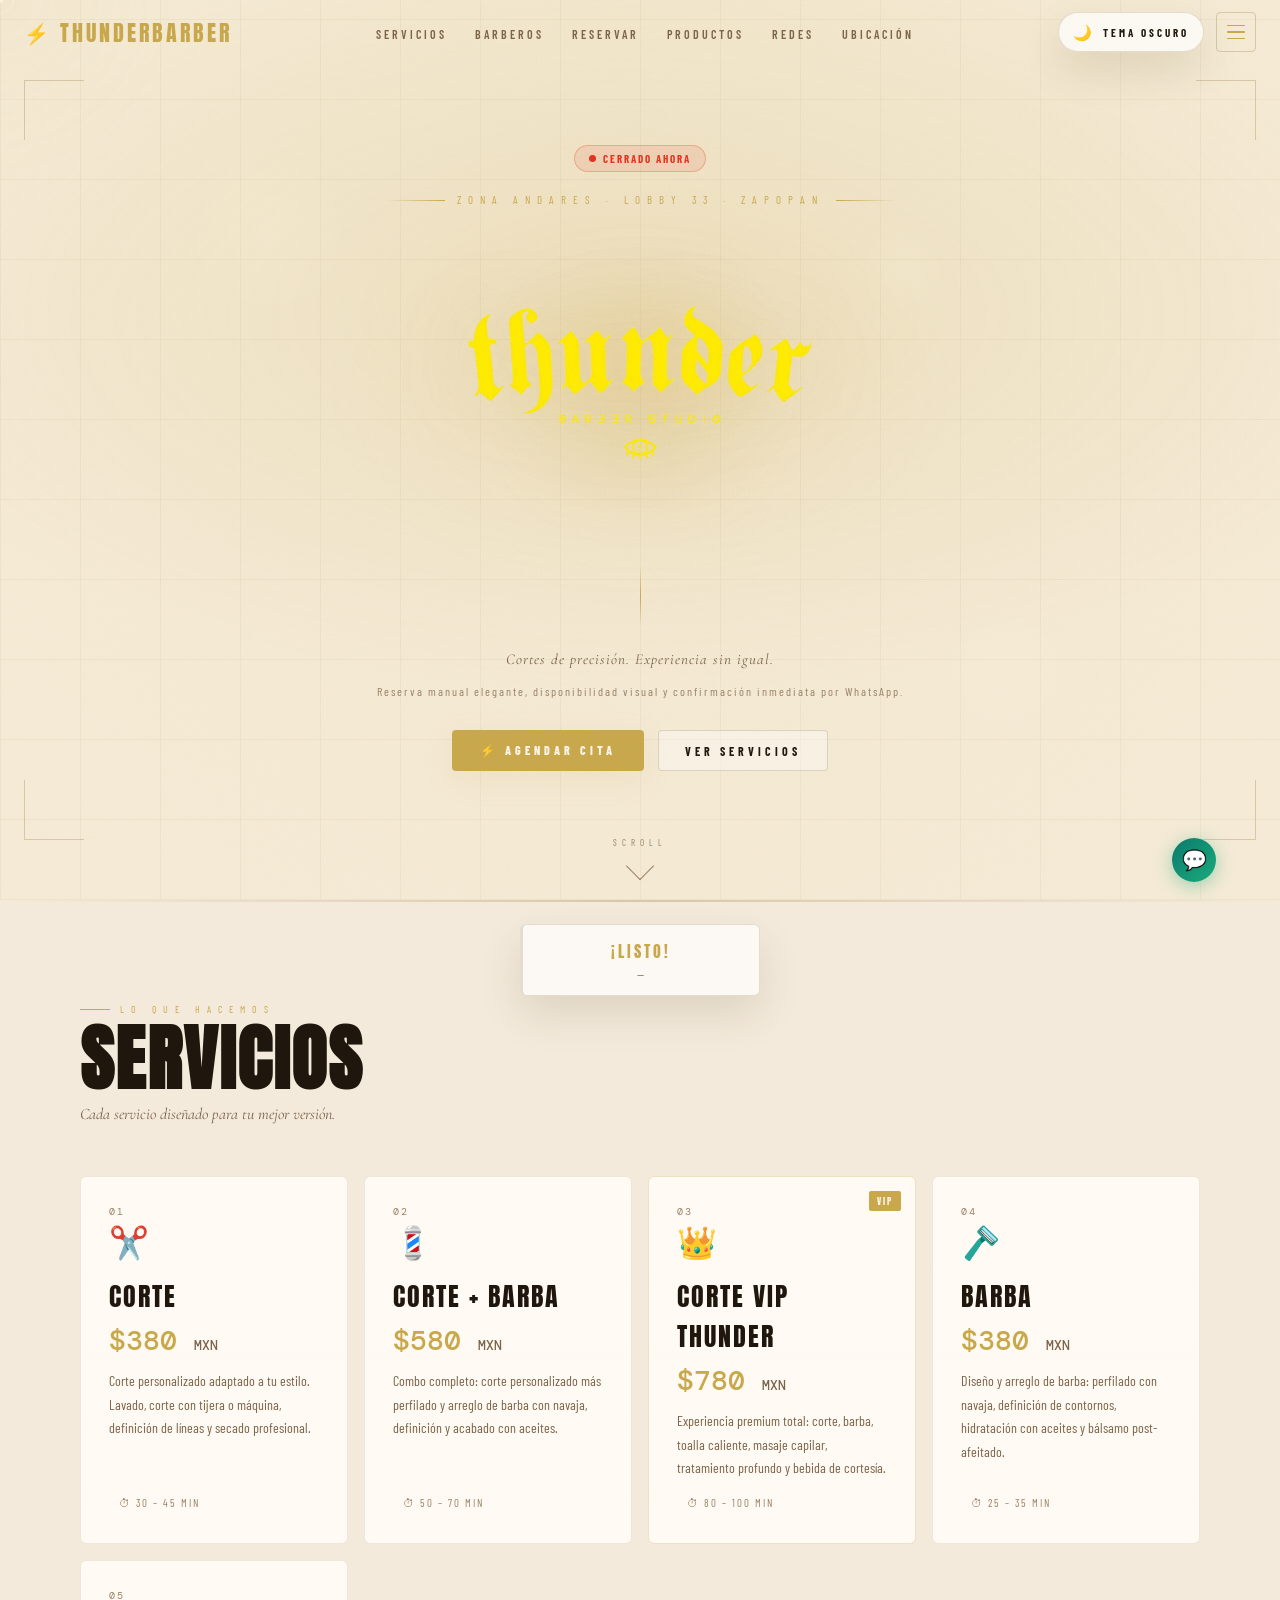
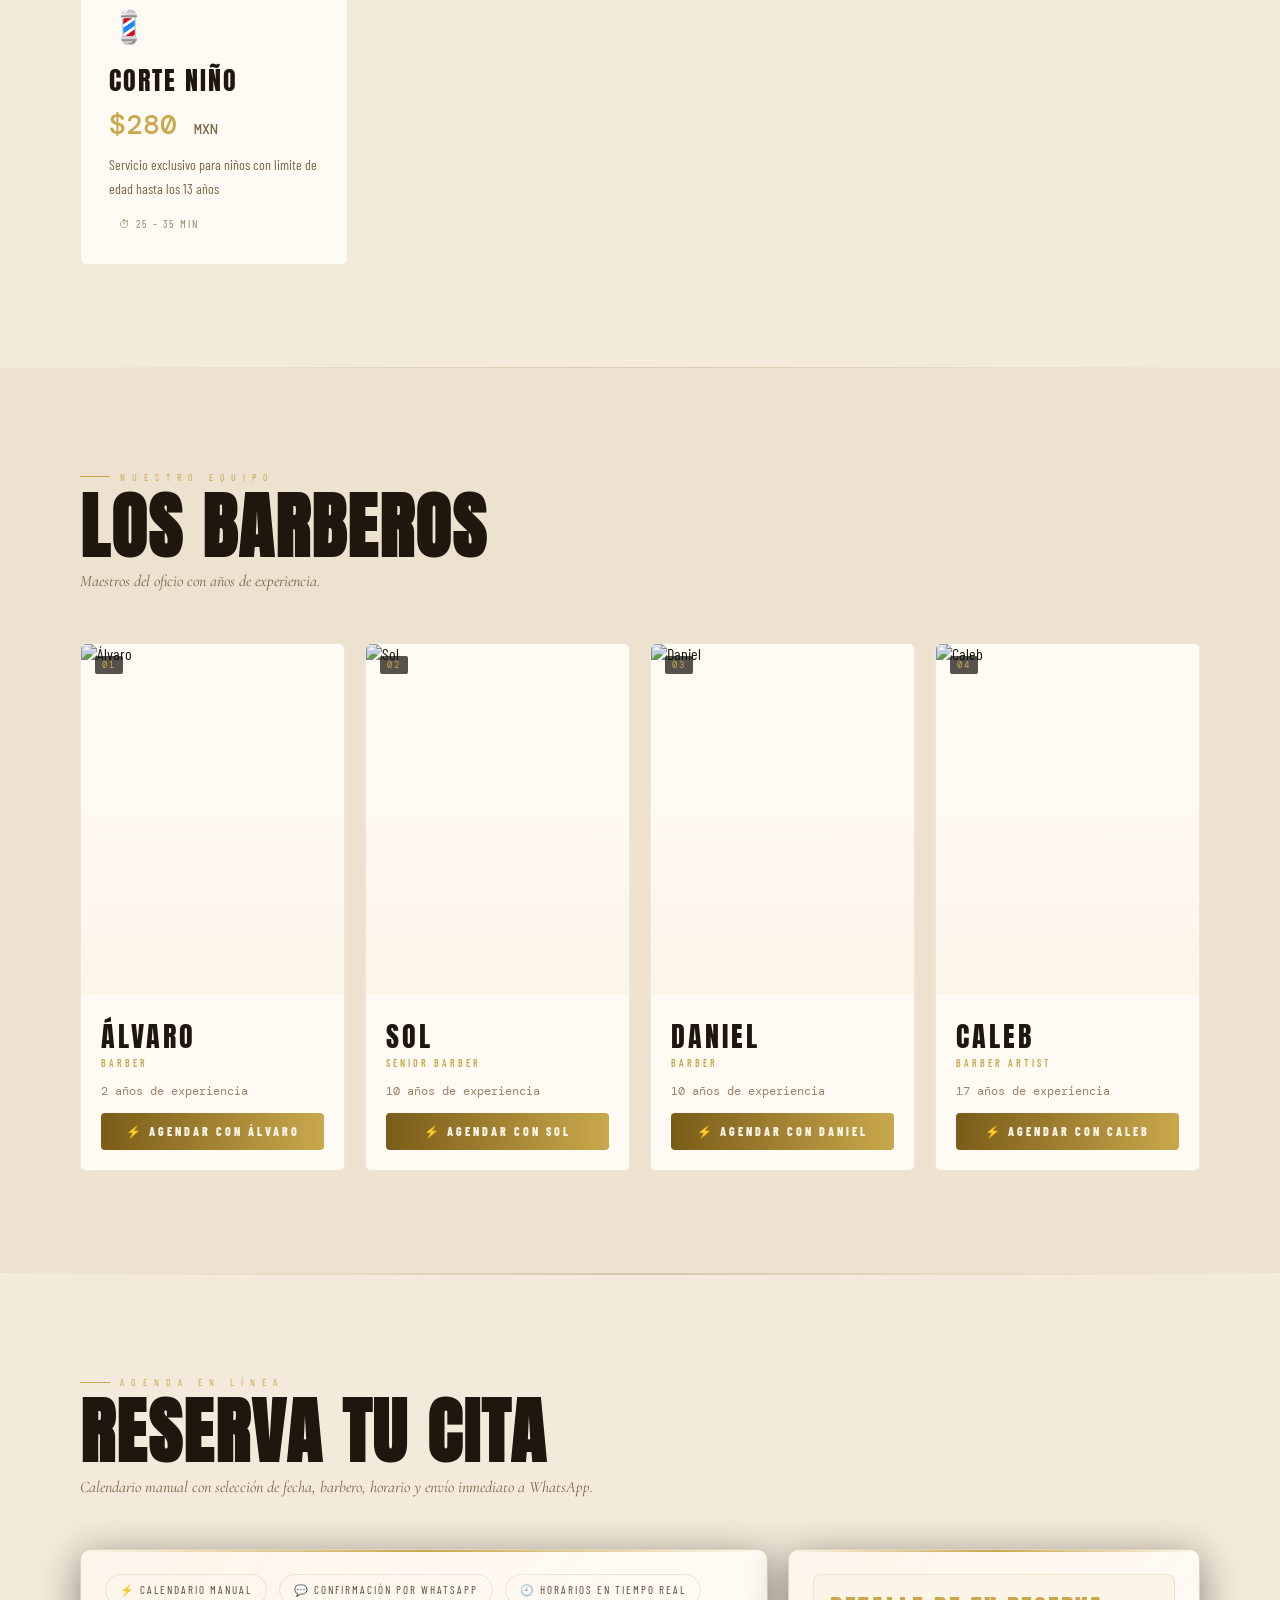
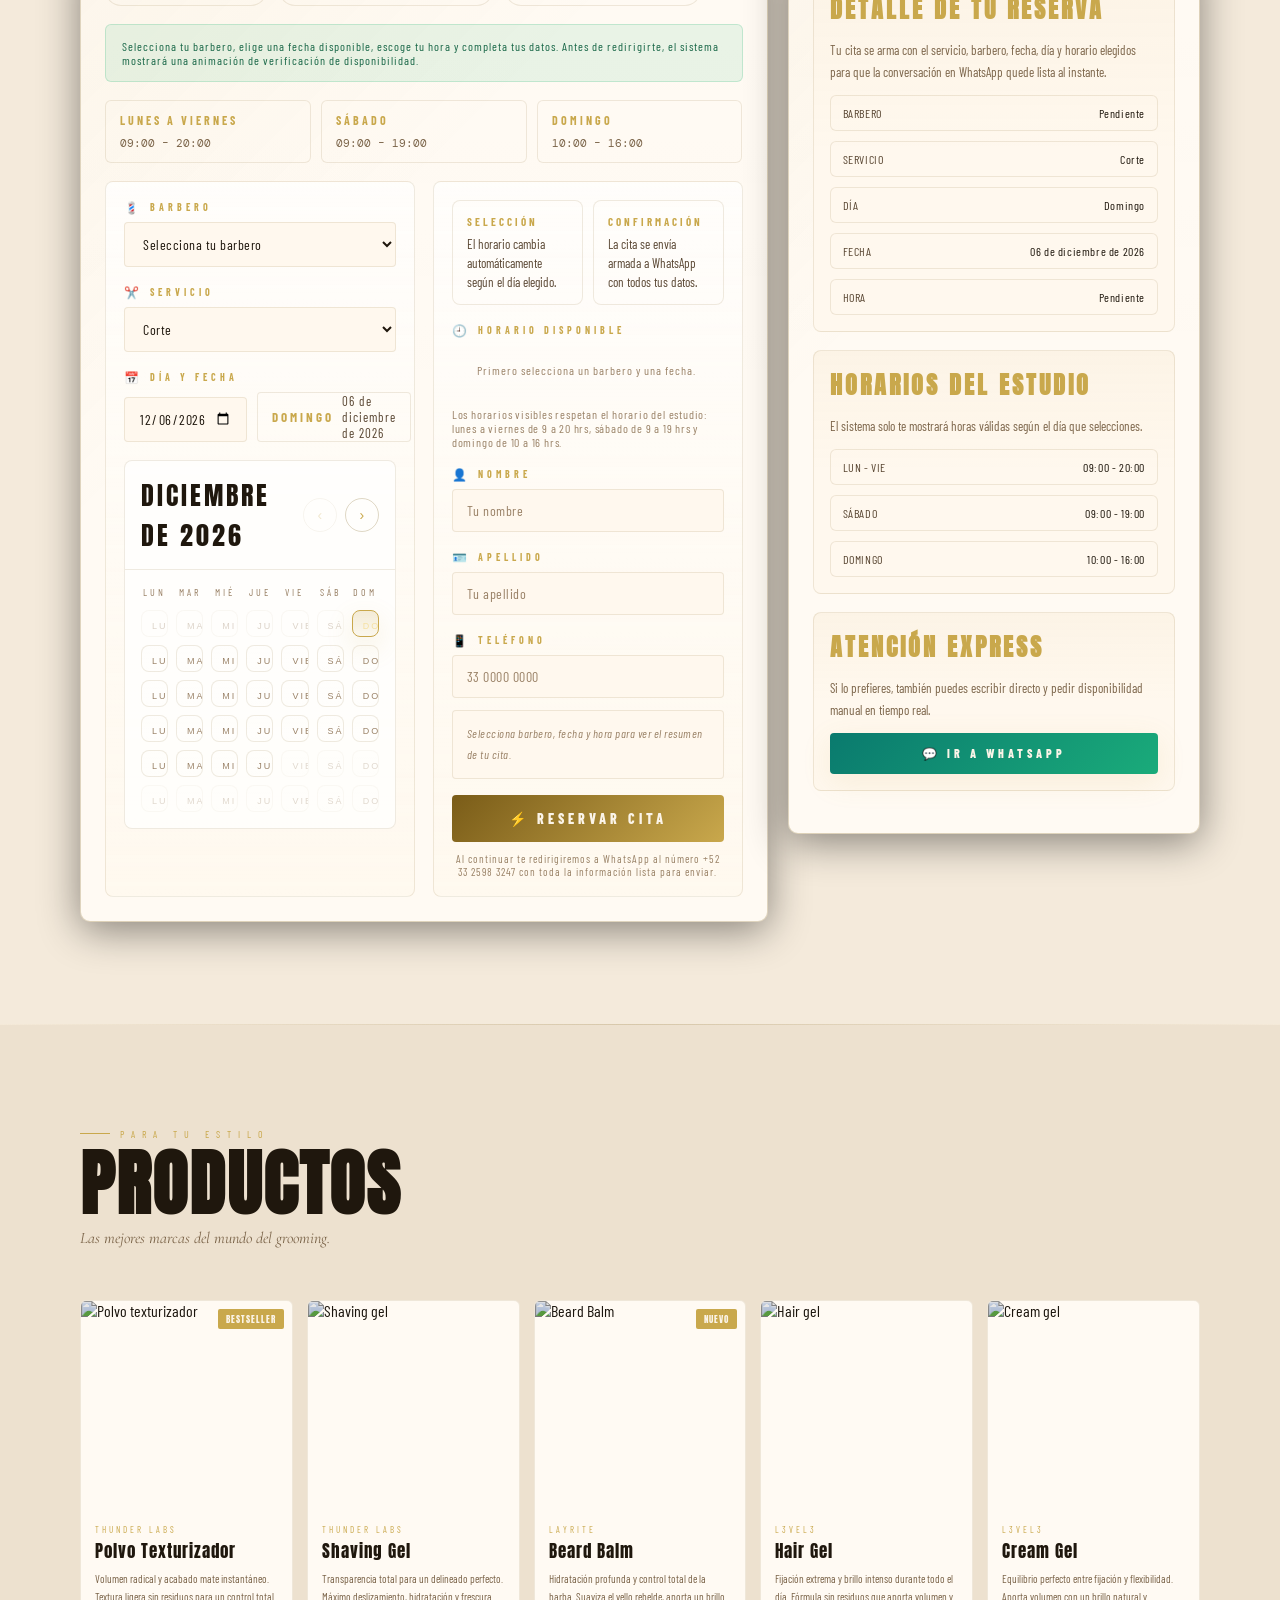
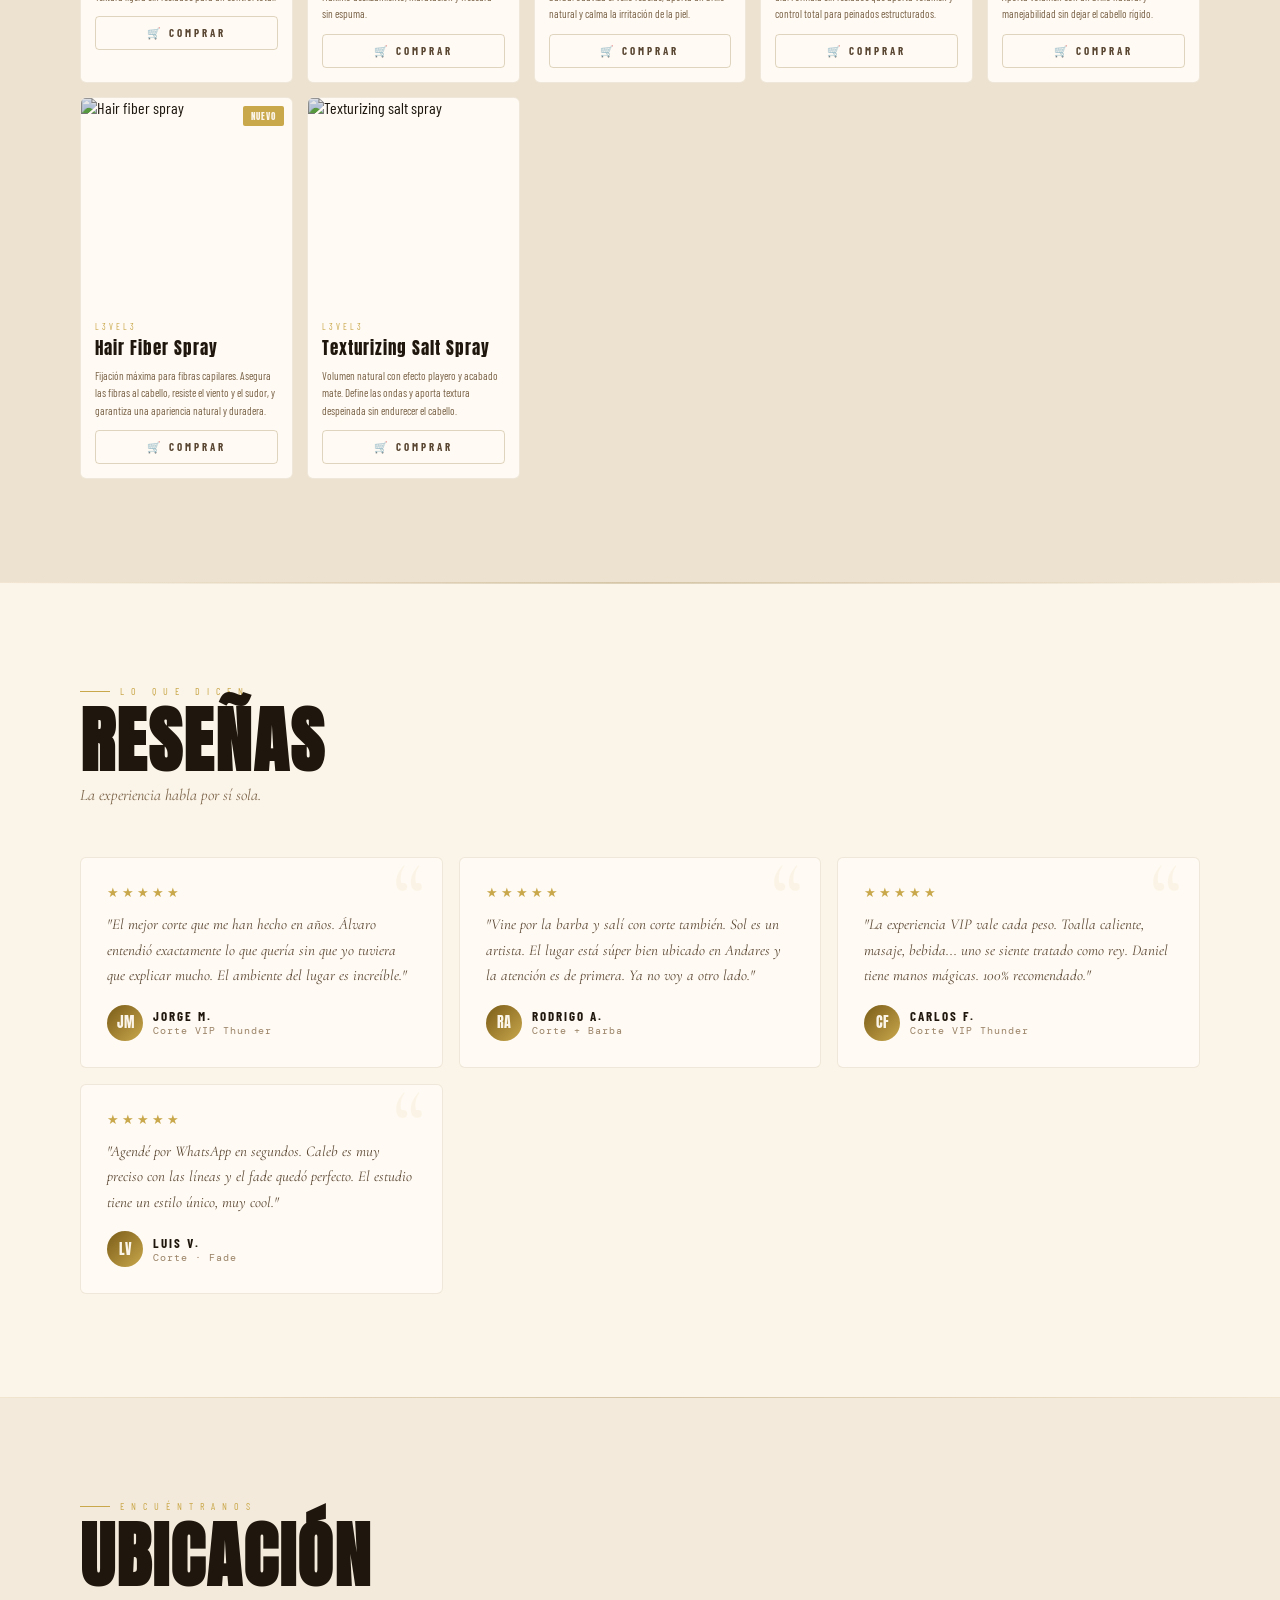
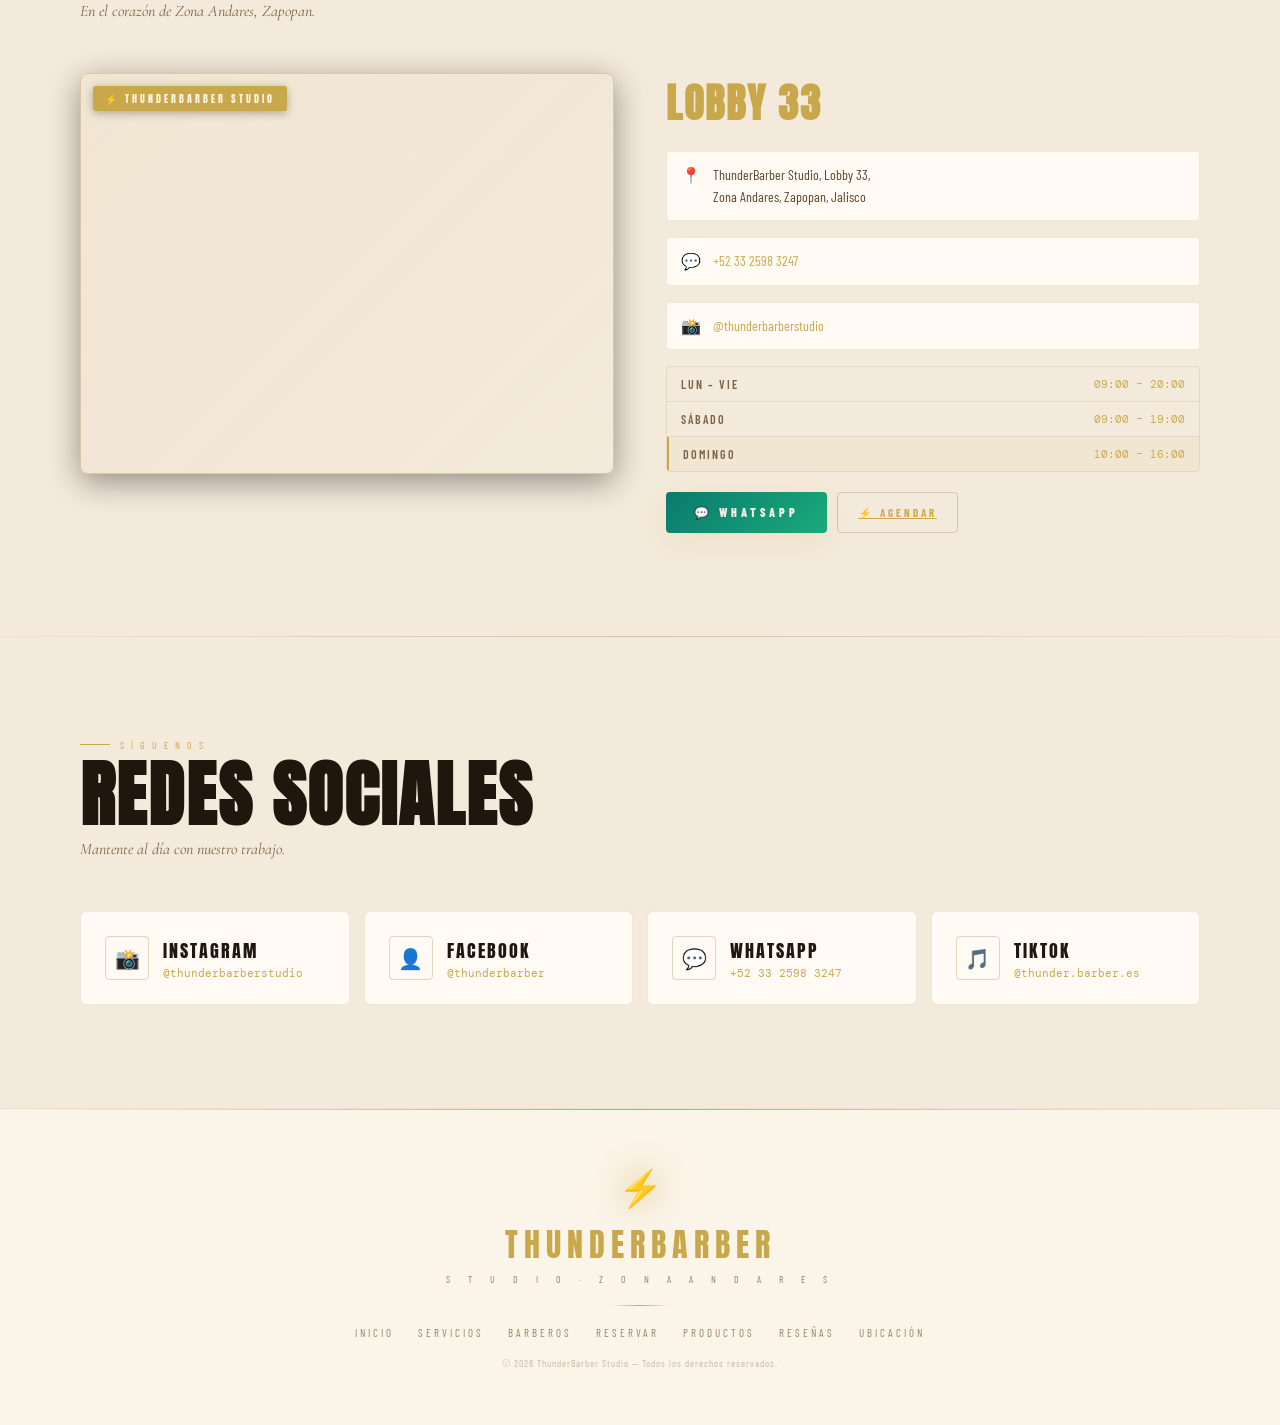
==== commit 46975138: "fix: replace svg logo with provided image Co-authored-by: zxb7rx <zbirstudios-dot@users.noreply.gith" ====
--- a/index.html
+++ b/index.html
@@ -964,7 +964,7 @@
 <div id="loader">
   <div class="ld-bolt">⚡</div>
   <div class="ld-name">
-    <img class="ld-name-img" src="./assets/thunderbarber-logo.svg" alt="Thunderbarber Studio">
+    <img class="ld-name-img" src="./assets/thunderbarber-logo.png" alt="Thunderbarber Studio">
   </div>
   <div class="ld-track"><div class="ld-fill"></div></div>
 </div>
@@ -1033,7 +1033,7 @@
     <div id="status-hero" class="status-badge open"><span class="status-dot"></span><span id="status-text">ABIERTO AHORA</span></div>
     <div class="hero-eyebrow">ZONA ANDARES · LOBBY 33 · ZAPOPAN</div>
     <div class="hero-brand">
-      <img class="hero-brand-img" src="./assets/thunderbarber-logo.svg" alt="Thunderbarber Studio">
+      <img class="hero-brand-img" src="./assets/thunderbarber-logo.png" alt="Thunderbarber Studio">
     </div>
     <div class="hero-sep"></div>
     <p class="hero-tag">Cortes de precisión. Experiencia sin igual.</p>
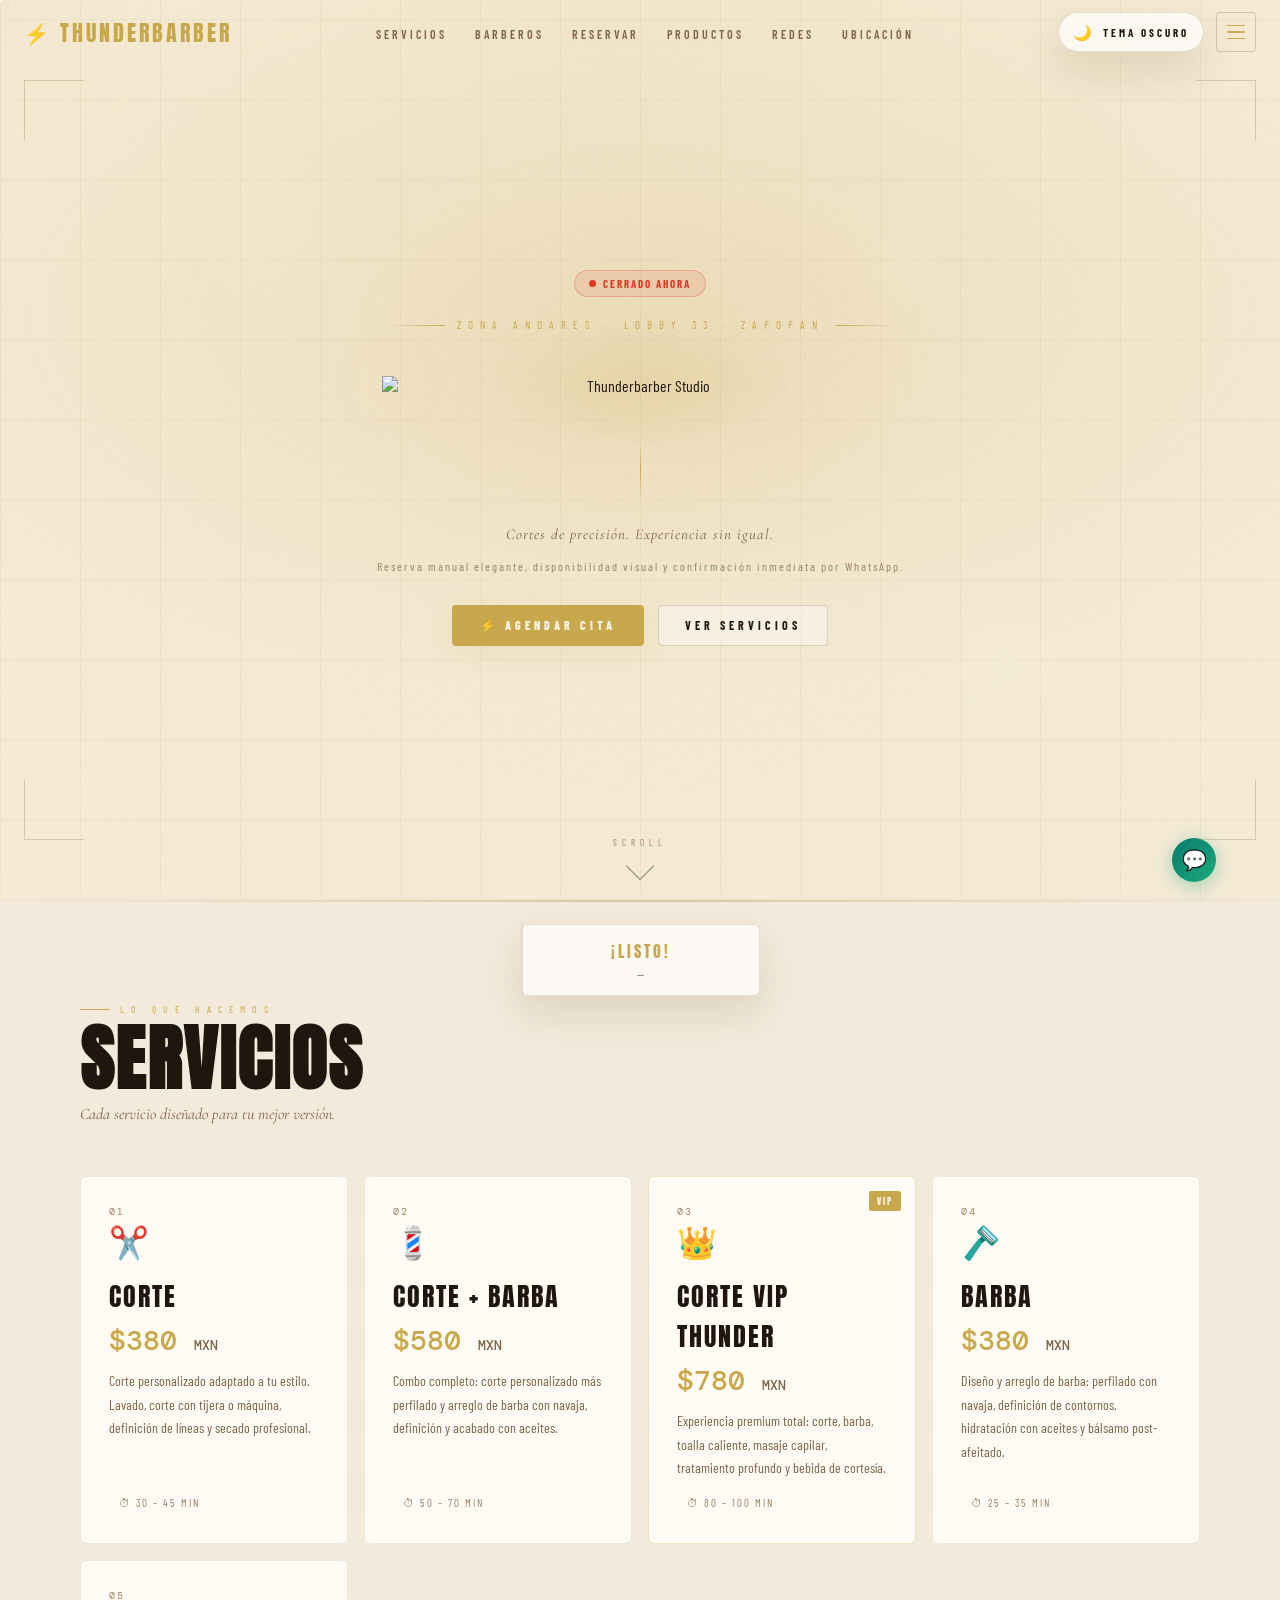
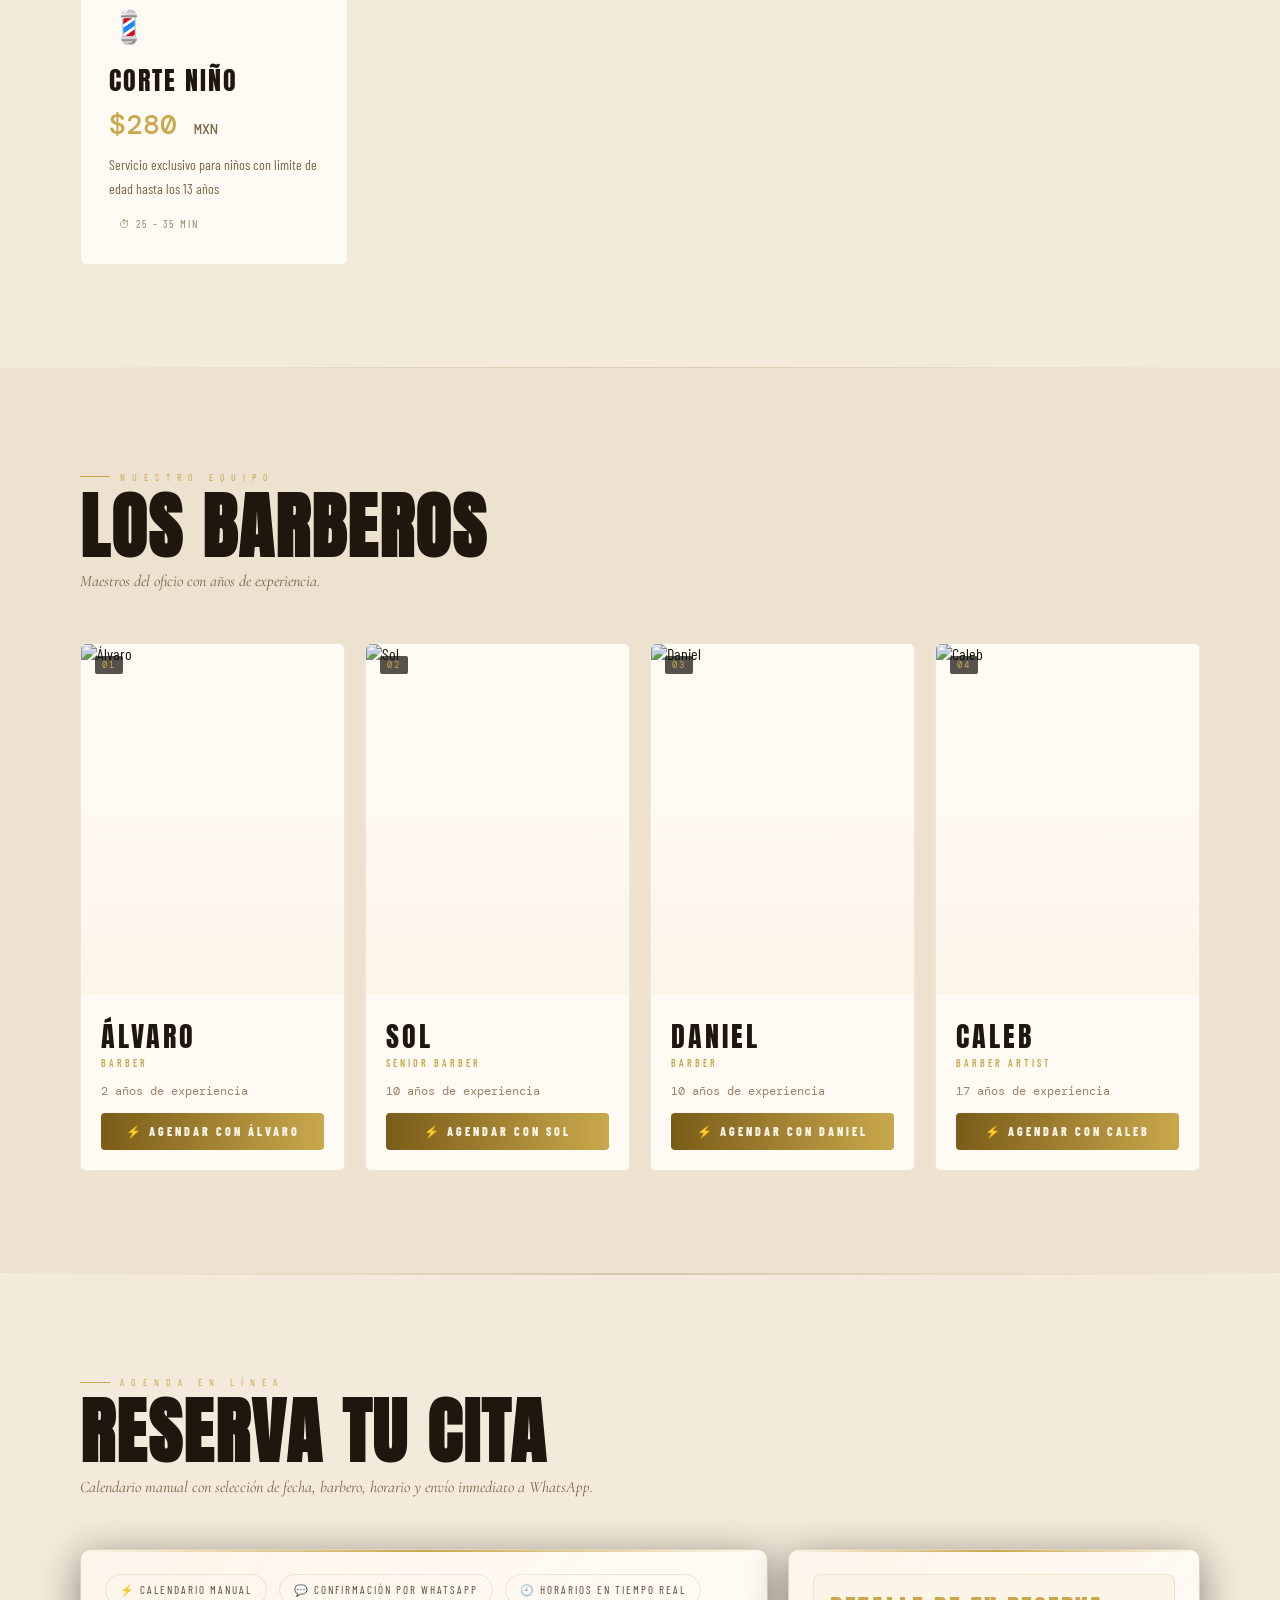
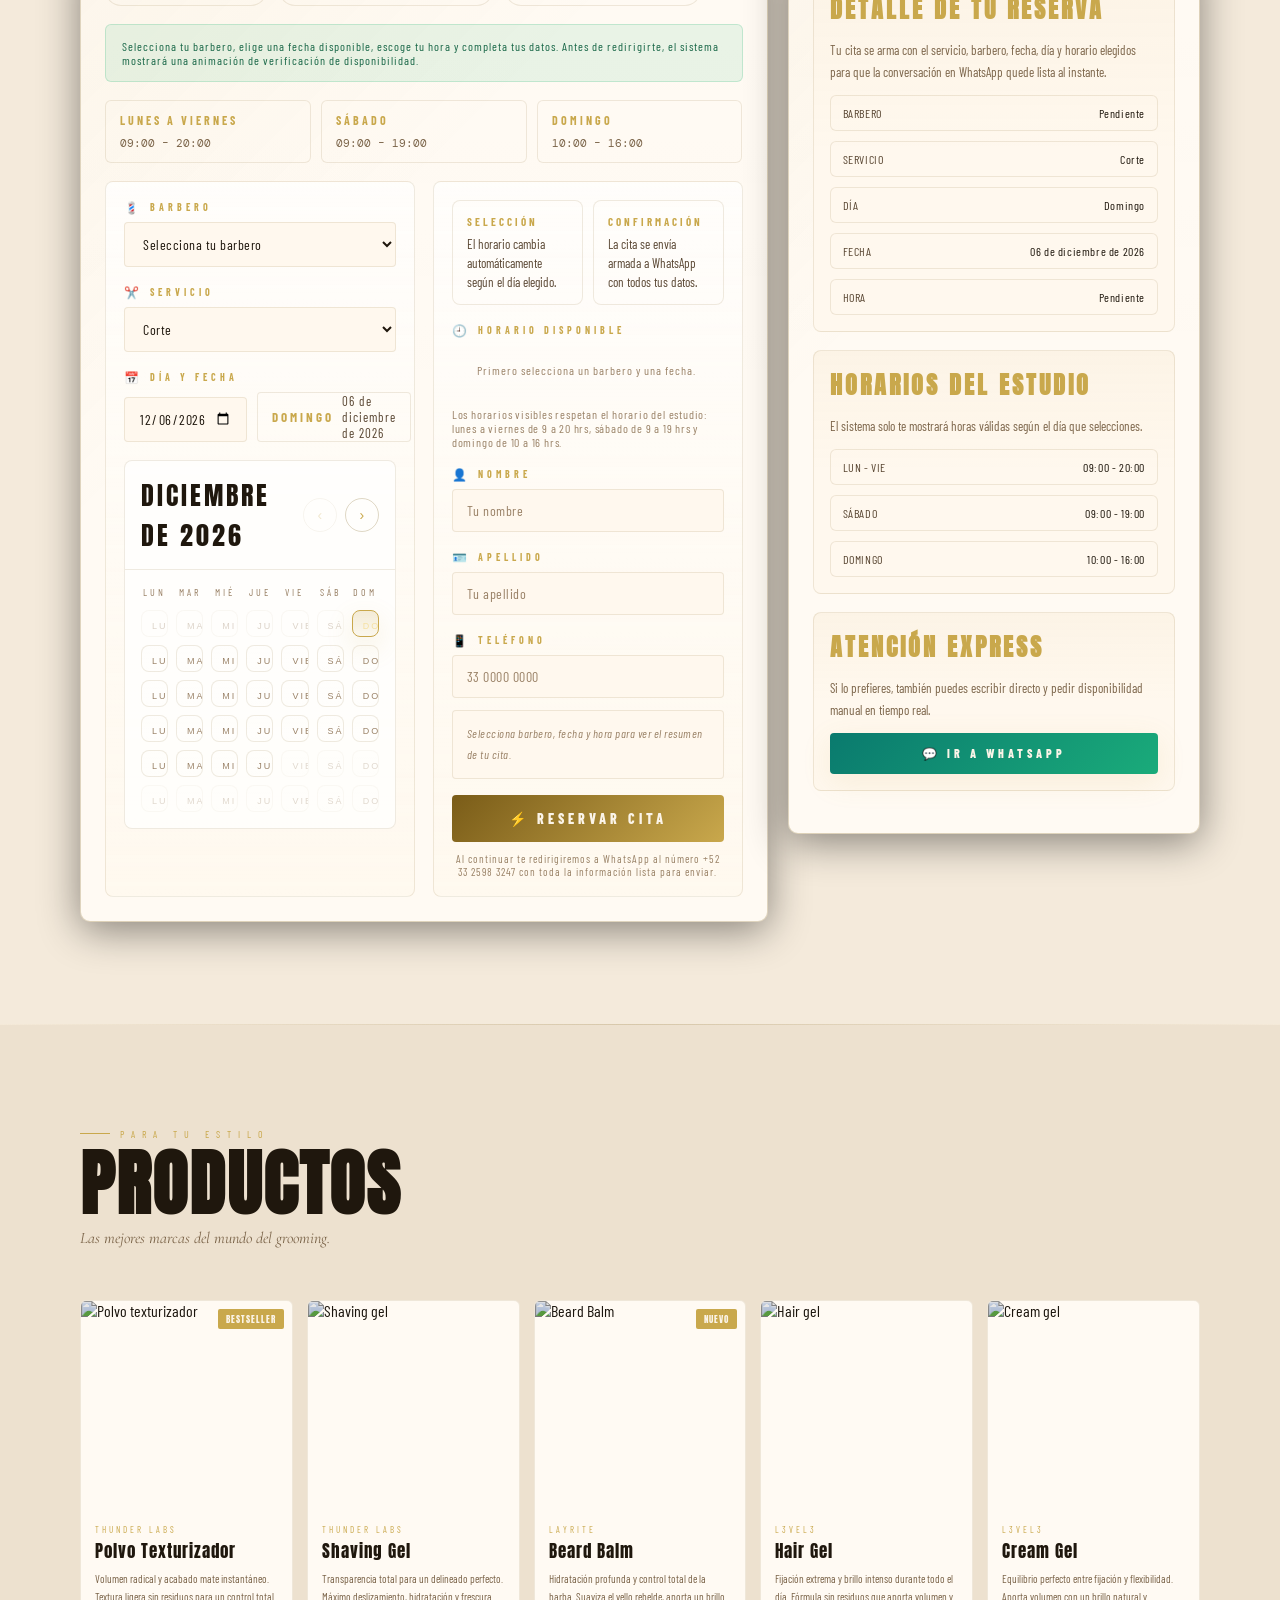
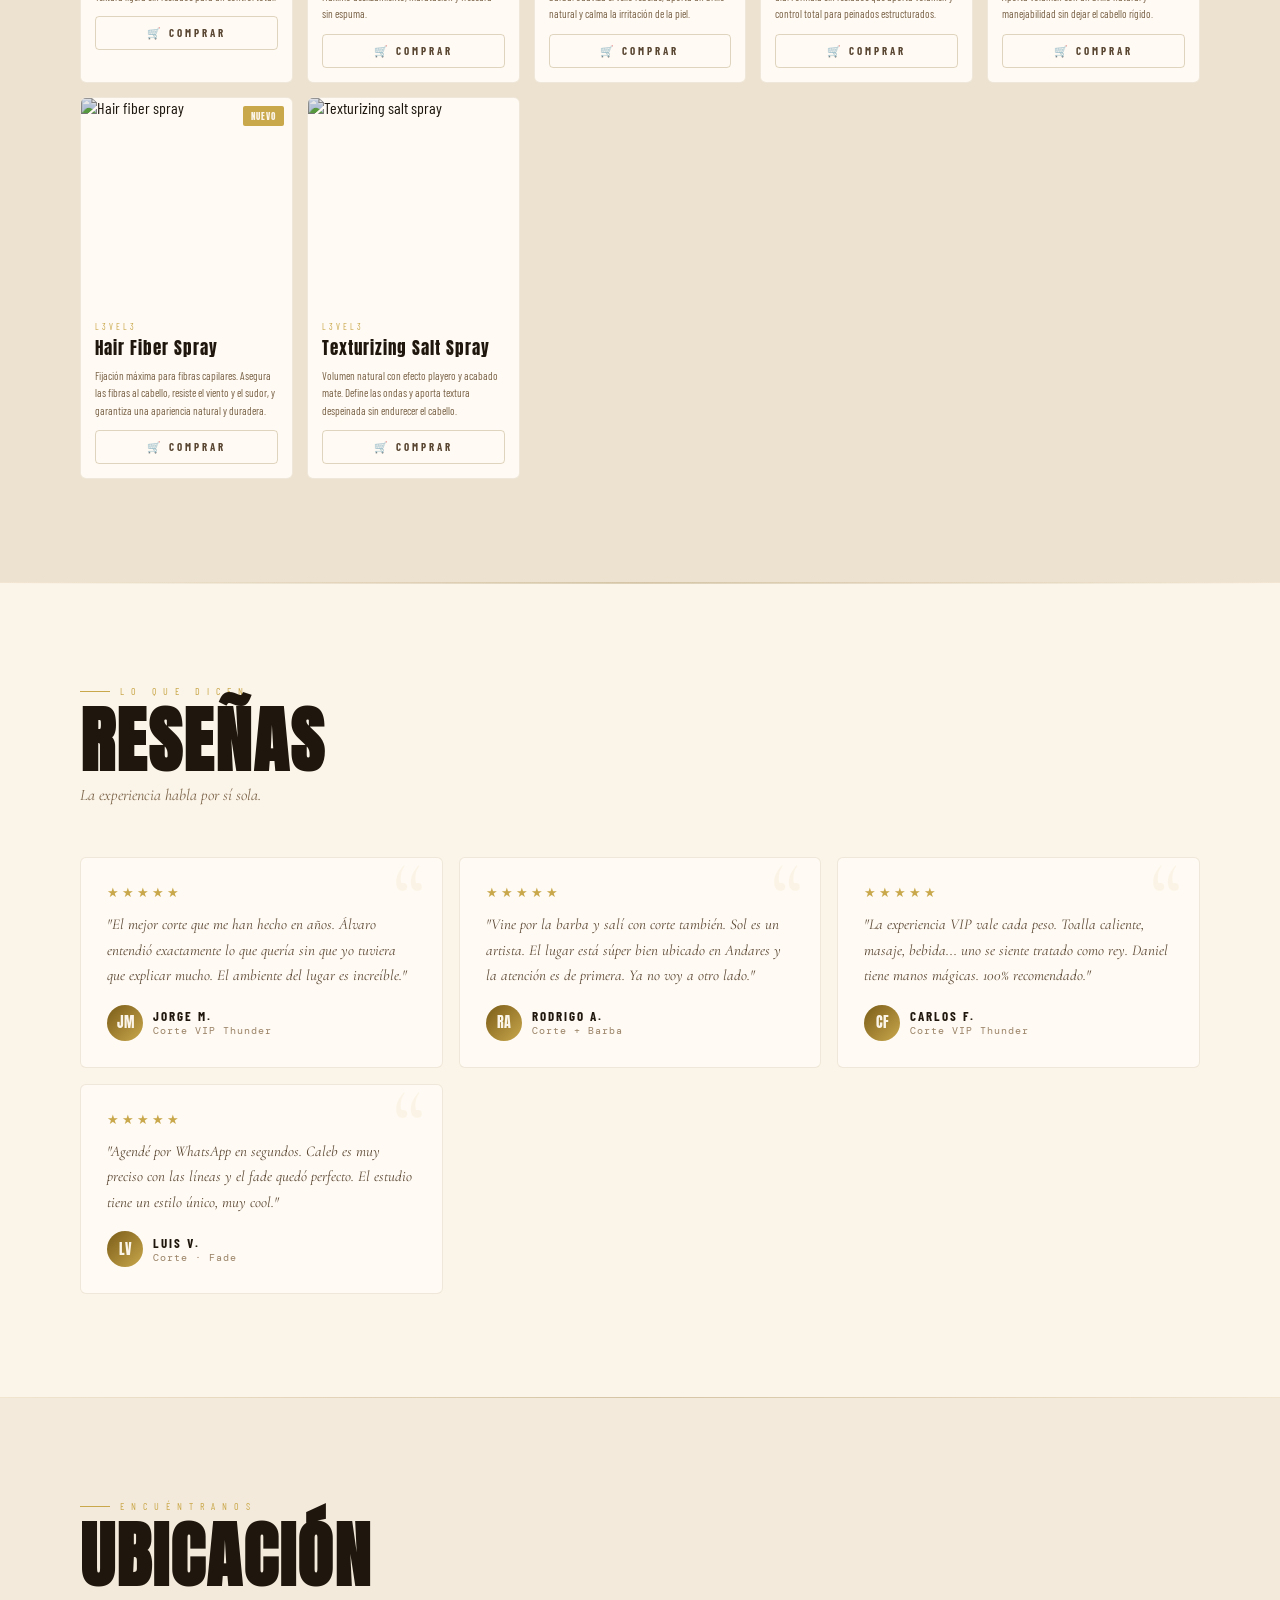
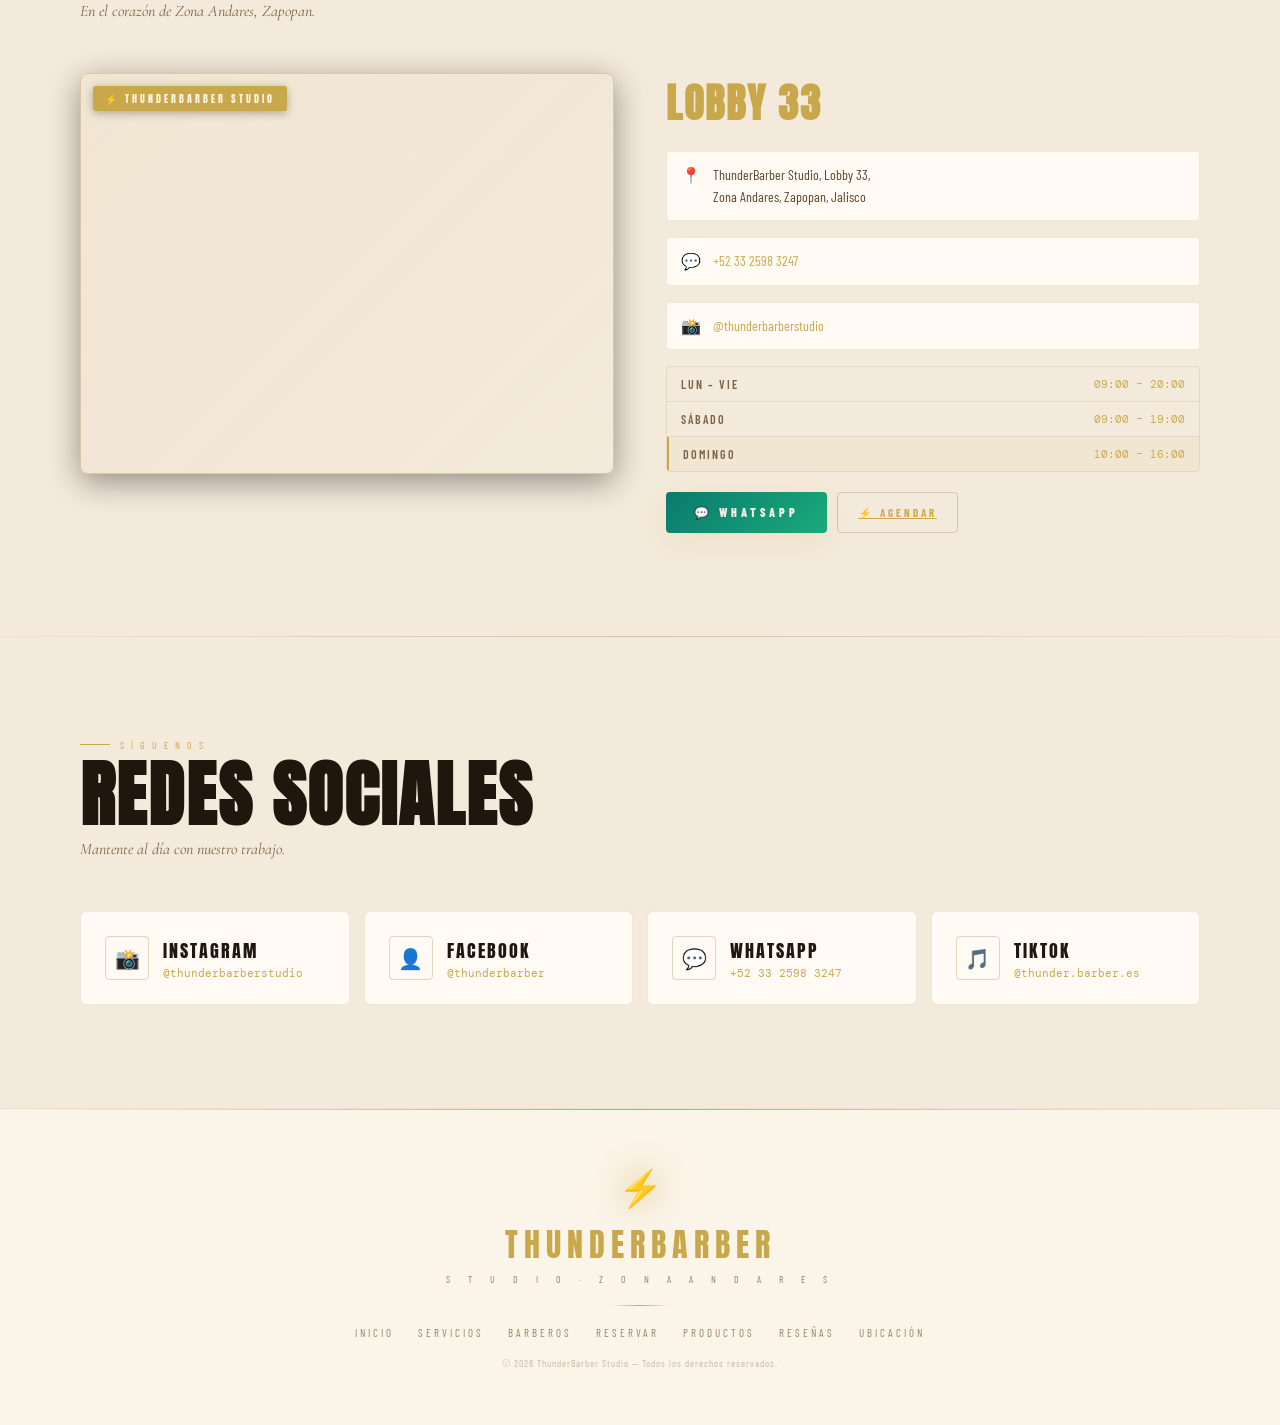
==== commit 1a025d3d: "fix: use provided remote logo image Co-authored-by: zxb7rx <zbirstudios-dot@users.noreply.github.com" ====
--- a/index.html
+++ b/index.html
@@ -211,7 +211,7 @@
   50%{transform:scale(1.2) rotate(8deg);filter:drop-shadow(0 0 60px var(--g2))}
 }
 .ld-name{
-  width:min(200px,46vw);
+  width:min(280px,62vw);
   display:flex;
   align-items:center;
   justify-content:center;
@@ -221,6 +221,7 @@
   width:100%;
   height:auto;
   display:block;
+  object-fit:contain;
   filter:drop-shadow(0 0 18px rgba(232,201,106,.28));
 }
 @keyframes ld-fade{from{opacity:.2}to{opacity:1}}
@@ -346,7 +347,7 @@
 .hero-eyebrow::after{background:linear-gradient(90deg,var(--g1),transparent)}
 .hero-brand{
   position:relative;
-  width:min(420px,72vw);
+  width:min(560px,88vw);
   margin:6px auto 10px;
   padding:clamp(12px,3vw,22px);
   animation:fadey .8s ease .4s both;
@@ -366,6 +367,7 @@
   width:100%;
   height:auto;
   display:block;
+  object-fit:contain;
   filter:drop-shadow(0 0 36px rgba(201,168,76,.18)) drop-shadow(0 0 14px rgba(245,224,160,.15));
   animation:brand-float 3.4s ease-in-out infinite;
 }
@@ -964,7 +966,7 @@
 <div id="loader">
   <div class="ld-bolt">⚡</div>
   <div class="ld-name">
-    <img class="ld-name-img" src="./assets/thunderbarber-logo.png" alt="Thunderbarber Studio">
+    <img class="ld-name-img" src="https://i.postimg.cc/HsPnRRYP/5170344977853690156-1-removebg-preview.png" alt="Thunderbarber Studio" fetchpriority="high" decoding="async">
   </div>
   <div class="ld-track"><div class="ld-fill"></div></div>
 </div>
@@ -1033,7 +1035,7 @@
     <div id="status-hero" class="status-badge open"><span class="status-dot"></span><span id="status-text">ABIERTO AHORA</span></div>
     <div class="hero-eyebrow">ZONA ANDARES · LOBBY 33 · ZAPOPAN</div>
     <div class="hero-brand">
-      <img class="hero-brand-img" src="./assets/thunderbarber-logo.png" alt="Thunderbarber Studio">
+      <img class="hero-brand-img" src="https://i.postimg.cc/HsPnRRYP/5170344977853690156-1-removebg-preview.png" alt="Thunderbarber Studio" fetchpriority="high" decoding="async">
     </div>
     <div class="hero-sep"></div>
     <p class="hero-tag">Cortes de precisión. Experiencia sin igual.</p>
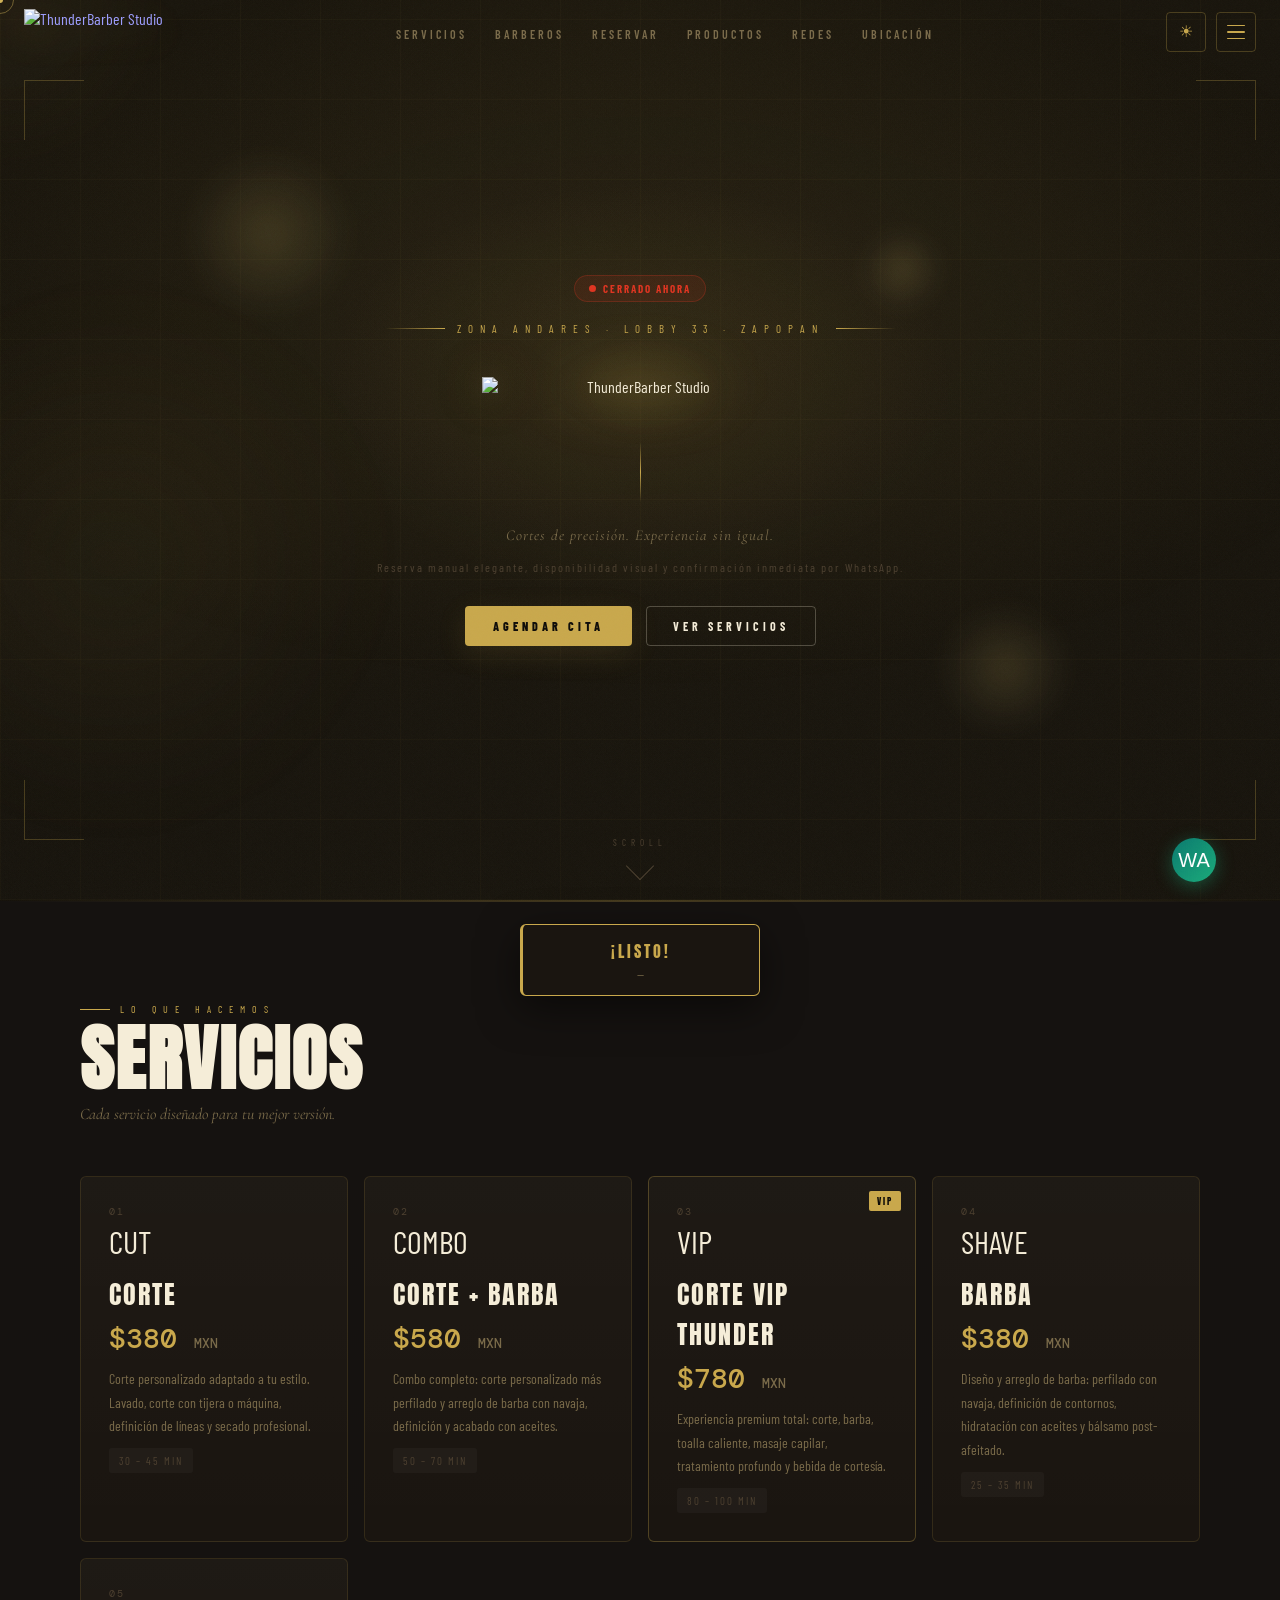
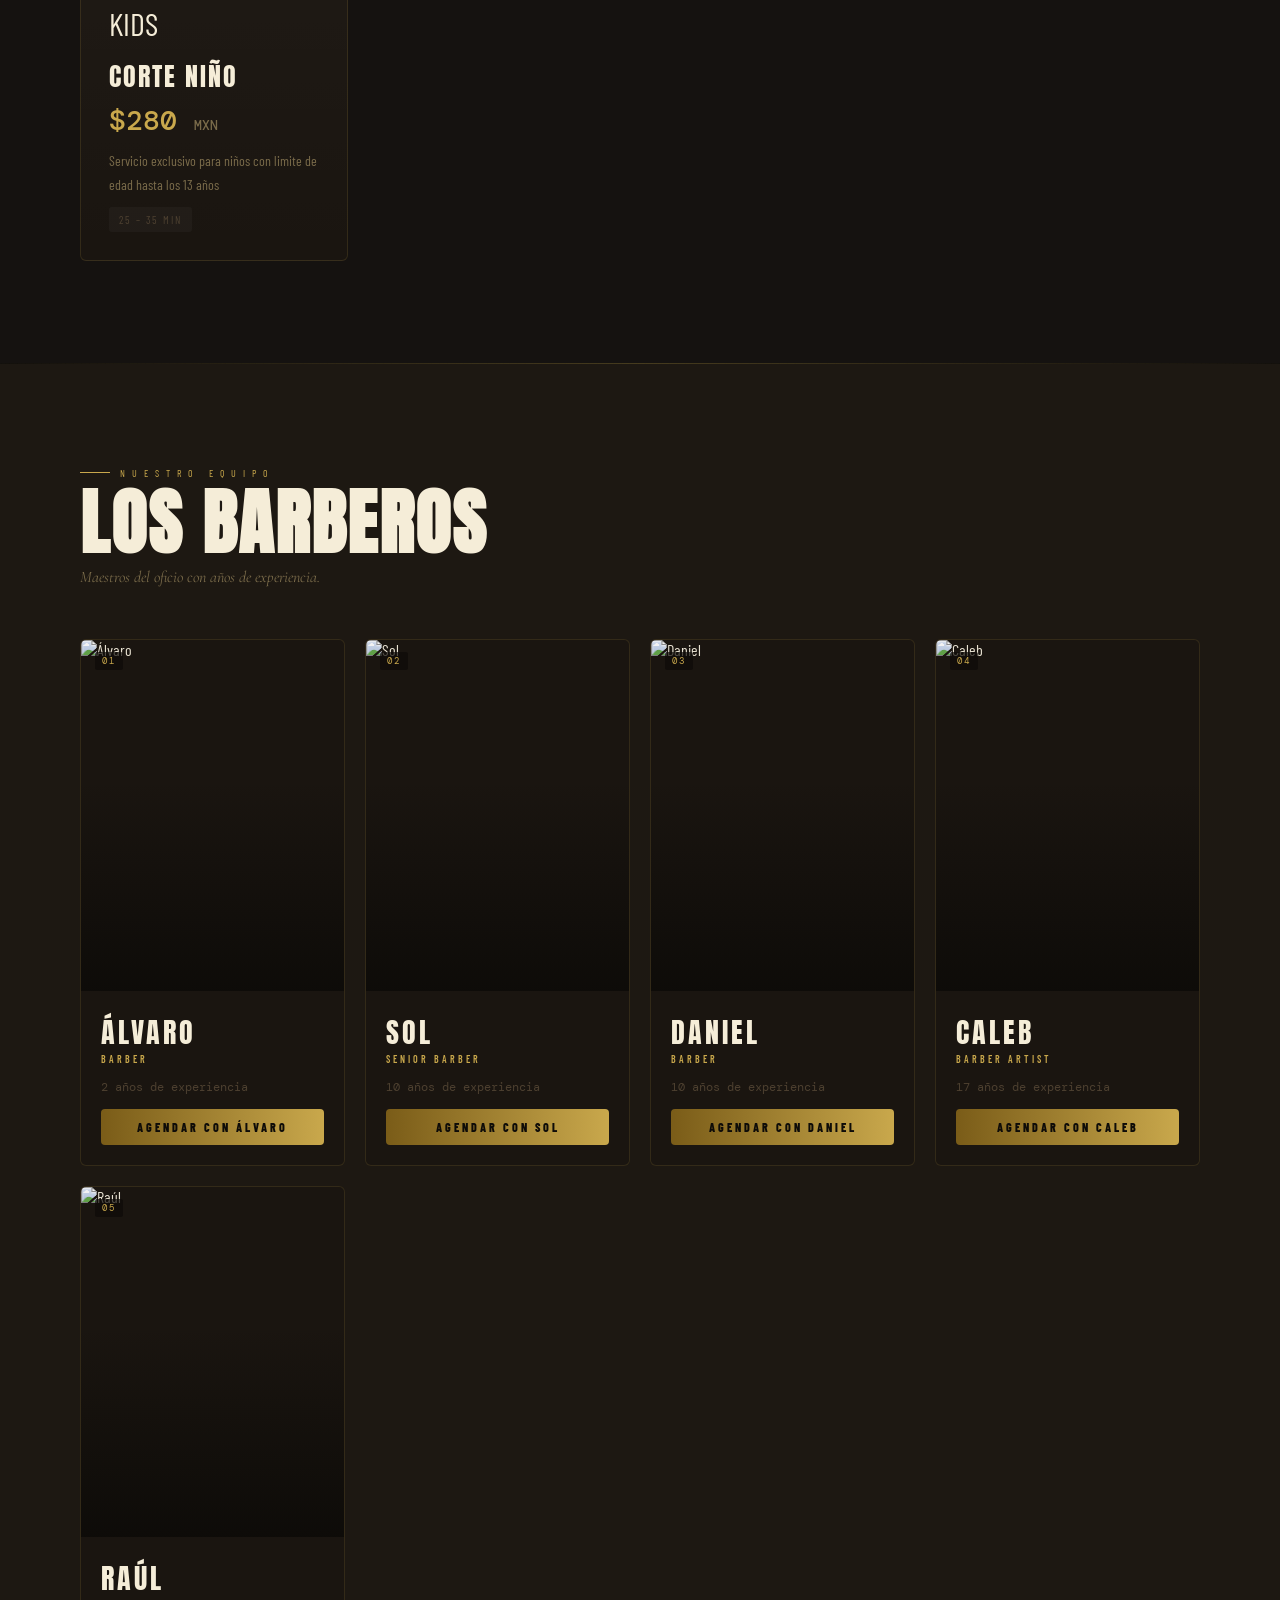
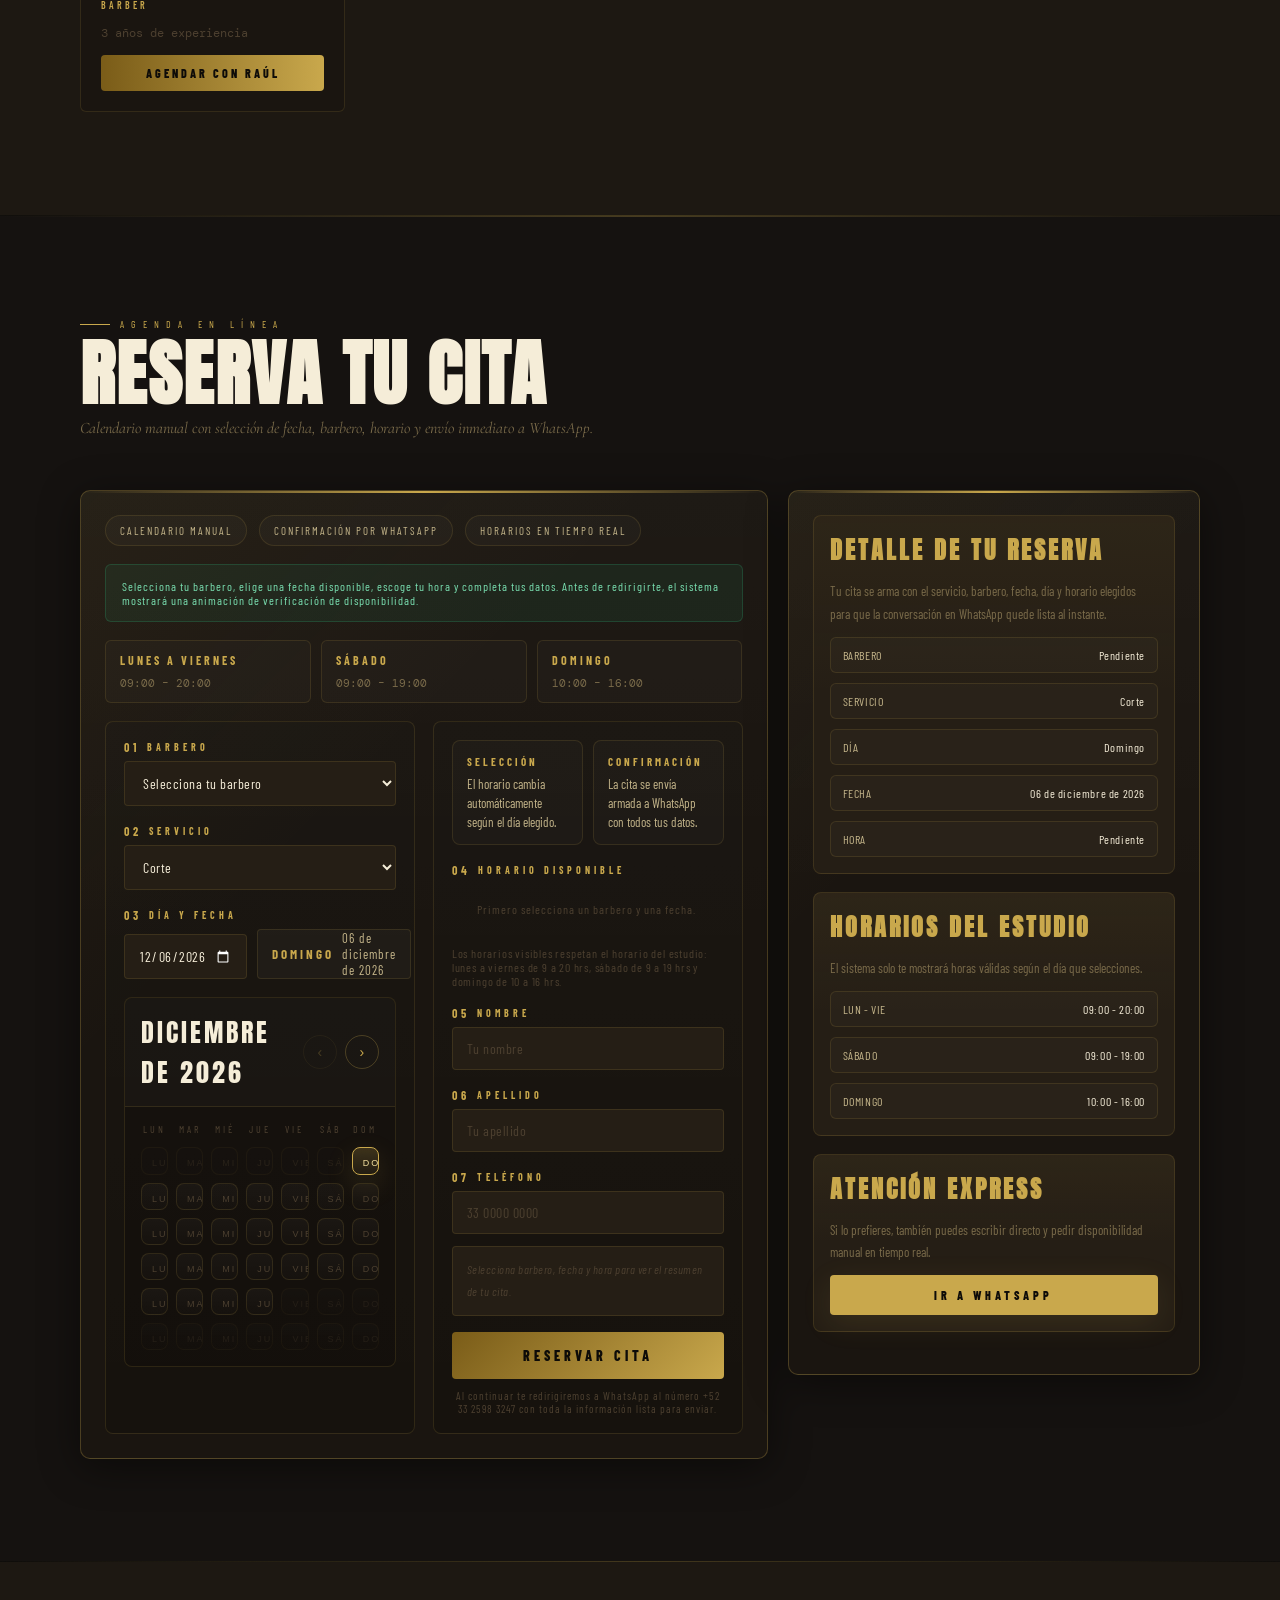
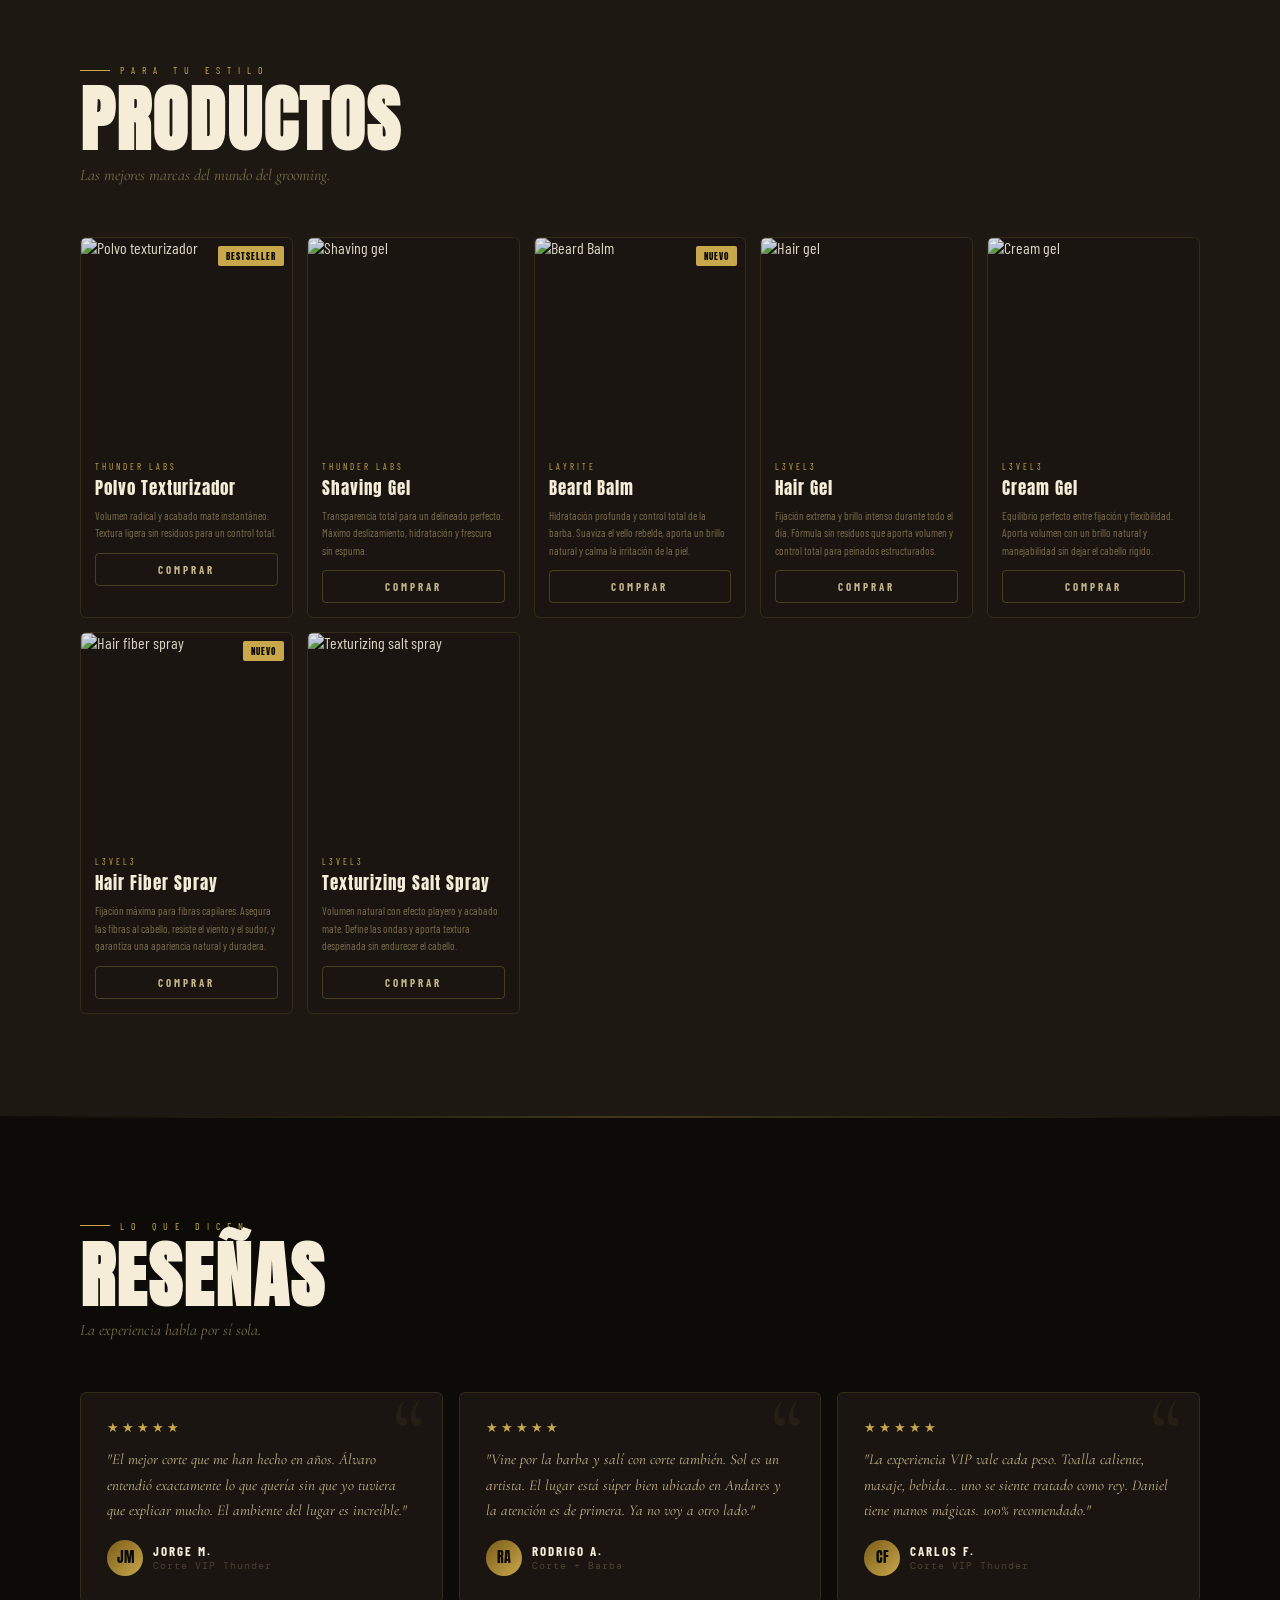
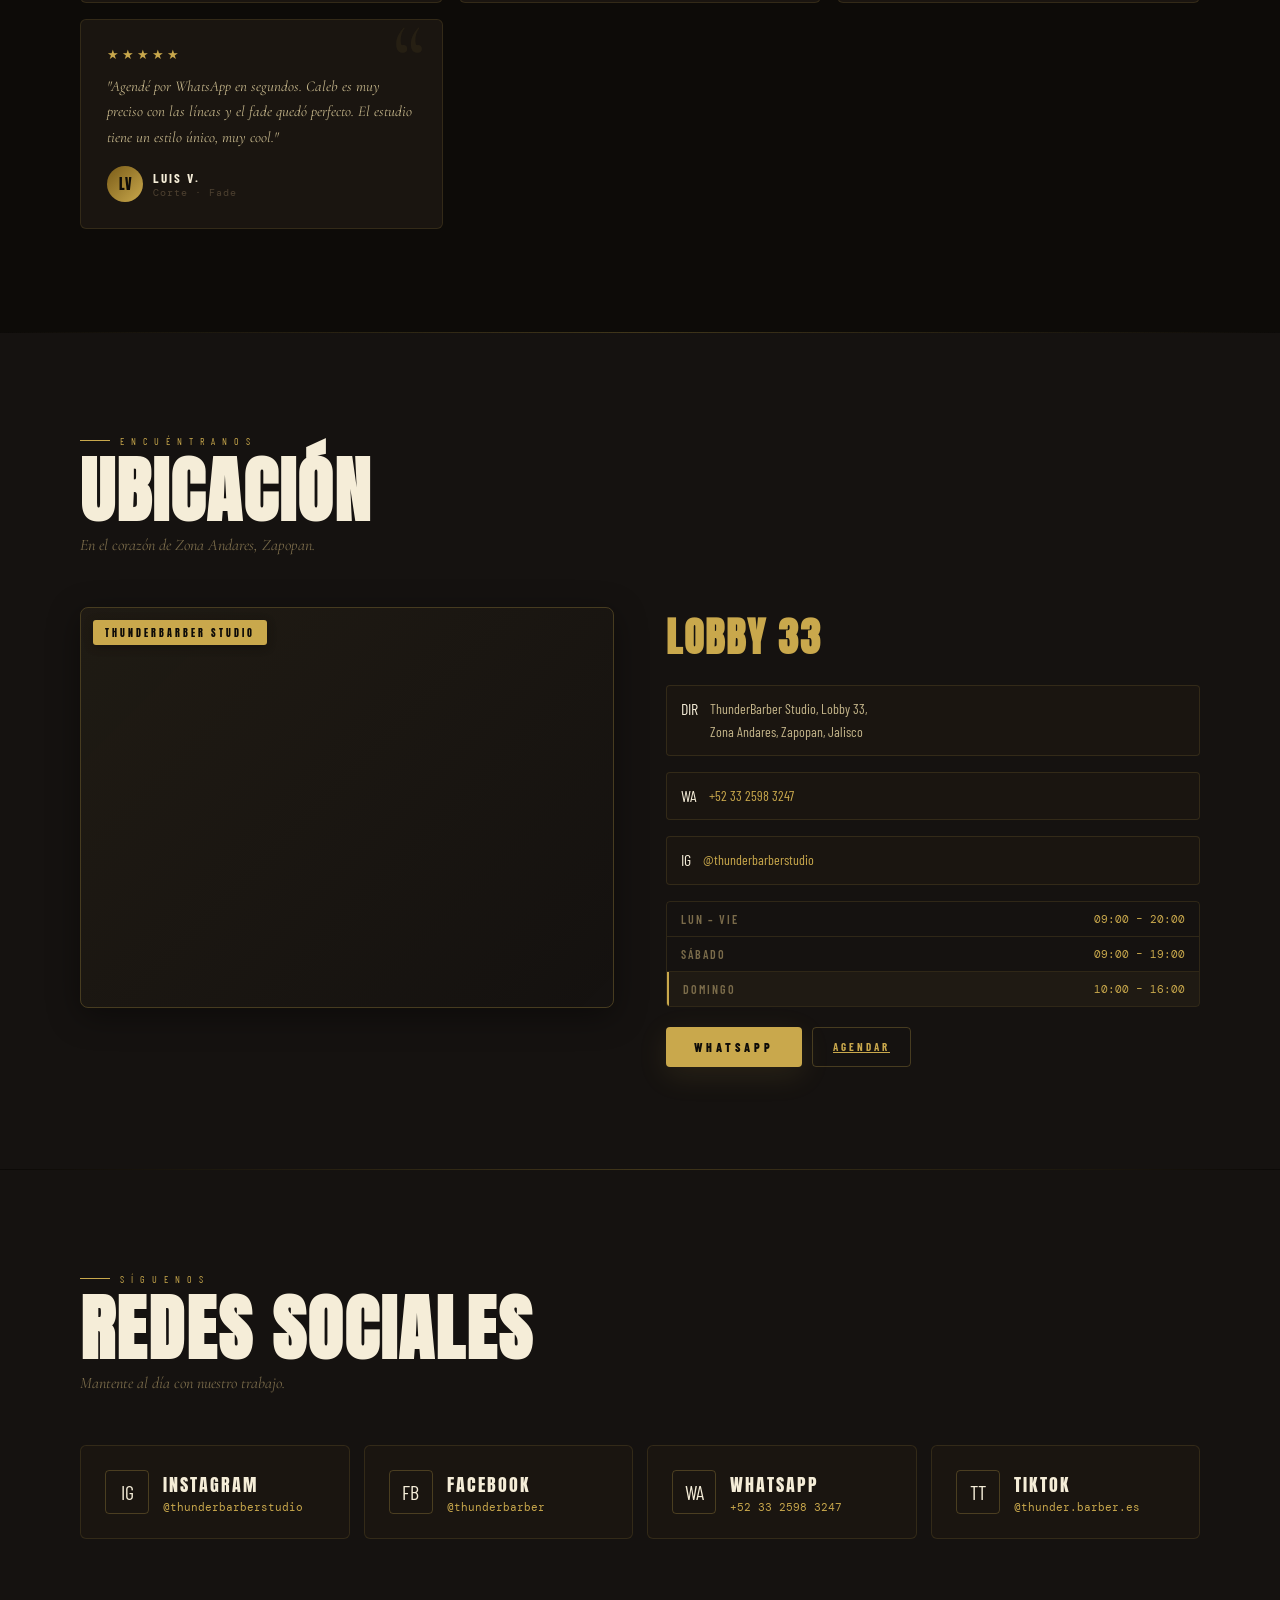
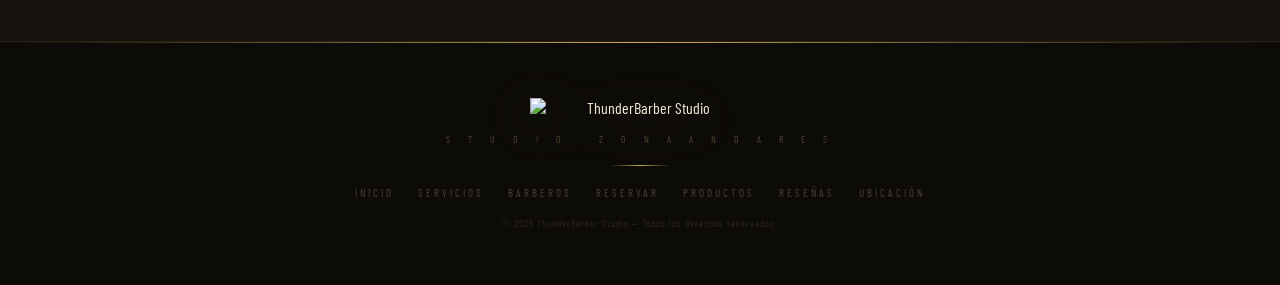
==== commit daf77b05: "feat: add theme toggle, fix logo background, fix mobile layout, remove service buttons - Remove whit" ====
--- a/index.html
+++ b/index.html
@@ -1,2137 +1,2209 @@
-<!DOCTYPE html>
-<html lang="es">
-<head>
-<meta charset="UTF-8">
-<meta name="viewport" content="width=device-width, initial-scale=1, viewport-fit=cover">
-<meta name="description" content="ThunderBarber Studio — Barbería premium en Zona Andares, Zapopan">
-<title>ThunderBarber Studio | Reserva tu cita</title>
-<link rel="preconnect" href="https://fonts.googleapis.com">
-<link rel="preconnect" href="https://fonts.gstatic.com" crossorigin>
-<link href="https://fonts.googleapis.com/css2?family=Anton&family=DM+Mono:wght@400;500&family=Cormorant+Garamond:ital,wght@0,300;0,400;0,600;1,300;1,400&family=Barlow+Condensed:wght@300;400;500;600;700;800;900&display=swap" rel="stylesheet">
-<style>
-:root{
-  --g1:#c9a84c; --g2:#e8c96a; --g3:#f5e0a0; --g-d:#7a5c18; --g-dk:#3d2e0c;
-  --bg:#0d0b08; --bg2:#151210; --bg3:#1d1812; --bg4:#251e15; --bg5:#110f0d;
-  --surface:#1a1510; --surface2:#221c13; --surface3:#2b2419;
-  --border:rgba(201,168,76,.14); --border2:rgba(201,168,76,.28); --border3:rgba(201,168,76,.55);
-  --text:#f5edd8; --text2:#c4b58a; --text3:#7a6b4a; --text4:#4d4030;
-  --red:#e03420; --green:#2db87a;
-  --glow:rgba(201,168,76,.18); --glow2:rgba(201,168,76,.08);
-  --r:4px;
-  --font-display:'Anton',sans-serif;
-  --font-body:'Barlow Condensed',sans-serif;
-  --font-serif:'Cormorant Garamond',serif;
-  --font-mono:'DM Mono',monospace;
-  color-scheme:dark;
-}
-*{margin:0;padding:0;box-sizing:border-box}
-html{scroll-behavior:smooth;overflow-x:clip;background:var(--bg)}
-body{
-  background:
-    radial-gradient(circle at top,rgba(201,168,76,.08),transparent 30%),
-    linear-gradient(180deg,#0d0b08 0%,#12100d 32%,#0b0907 100%);
-  color:var(--text);
-  font-family:var(--font-body);
-  overflow-x:clip;
-  cursor:none;
-  -webkit-font-smoothing:antialiased;
-  position:relative;
-  width:100%;
-  min-height:100vh;
-  min-height:100svh;
-  overscroll-behavior-x:none;
-  touch-action:pan-y;
-  transition:background .35s ease,color .35s ease;
-}
-body.modal-open{overflow:hidden}
-body[data-theme='light']{
-  color-scheme:light;
-  --bg:#fbf4e8;
-  --bg2:#f4eadb;
-  --bg3:#ede1cf;
-  --bg4:#fff8ee;
-  --bg5:#efe2cd;
-  --surface:#fffaf3;
-  --surface2:#f6ead8;
-  --surface3:#ecdcc5;
-  --border:rgba(122,92,24,.12);
-  --border2:rgba(122,92,24,.24);
-  --border3:rgba(122,92,24,.42);
-  --text:#1f170d;
-  --text2:#594632;
-  --text3:#7b6449;
-  --text4:#9a8267;
-  background:
-    radial-gradient(circle at top,rgba(201,168,76,.16),transparent 34%),
-    linear-gradient(180deg,#fbf4e8 0%,#f6ecdd 38%,#efe1ca 100%);
-}
-body[data-theme='light']::before{opacity:.018}
-body[data-theme='light']::after{
-  background:radial-gradient(circle,rgba(201,168,76,.12),transparent 72%);
-}
-body[data-theme='light'] .spotlight{
-  background:radial-gradient(circle,rgba(201,168,76,.12),transparent 62%);
-  mix-blend-mode:multiply;
-  opacity:.35;
-}
-body[data-theme='light'] .hero-bg{
-  background:radial-gradient(ellipse 90% 60% at 50% 35%,rgba(201,168,76,.14) 0%,transparent 70%);
-}
-body[data-theme='light'] .hero-vlines{
-  background-image:repeating-linear-gradient(90deg,rgba(122,92,24,.05) 0,rgba(122,92,24,.05) 1px,transparent 1px,transparent 80px);
-}
-body[data-theme='light'] .hero-hlines{
-  background-image:repeating-linear-gradient(0deg,rgba(122,92,24,.05) 0,rgba(122,92,24,.05) 1px,transparent 1px,transparent 80px);
-}
-body[data-theme='light'] #nav.scrolled{
-  background:rgba(251,244,232,.84);
-  border-bottom-color:var(--border2);
-  box-shadow:0 14px 42px rgba(61,46,12,.08);
-}
-body[data-theme='light'] .btn-secondary{
-  color:var(--text);
-  border-color:rgba(61,46,12,.16);
-  background:rgba(255,255,255,.36);
-}
-body[data-theme='light'] .btn-secondary:hover{
-  background:rgba(201,168,76,.14);
-  border-color:rgba(122,92,24,.28);
-}
-body[data-theme='light'] .booking-subpanel{
-  background:linear-gradient(180deg,rgba(255,255,255,.72),transparent),rgba(255,248,238,.85);
-}
-body[data-theme='light'] .booking-note{
-  background:rgba(45,184,122,.1);
-  color:#176646;
-}
-body[data-theme='light'] .calendar-shell{
-  background:rgba(255,255,255,.72);
-}
-body[data-theme='light'] .brb-img-w::after{
-  background:linear-gradient(180deg,transparent 40%,rgba(251,244,232,.95) 100%);
-}
-body[data-theme='light'] .verify-overlay{
-  background:rgba(248,239,224,.68);
-}
-body[data-theme='light'] .verify-box,
-body[data-theme='light'] #toast,
-body[data-theme='light'] .scroll-top,
-body[data-theme='light'] .theme-toggle{
-  background:rgba(255,255,255,.72);
-  border-color:rgba(122,92,24,.18);
-  box-shadow:0 18px 42px rgba(61,46,12,.12);
-}
-body::before{
-  content:'';
-  position:fixed;
-  inset:0;
-  z-index:9990;
-  pointer-events:none;
-  opacity:.03;
-  background-image:url("data:image/svg+xml,%3Csvg viewBox='0 0 256 256' xmlns='http://www.w3.org/2000/svg'%3E%3Cfilter id='n'%3E%3CfeTurbulence type='fractalNoise' baseFrequency='0.9' numOctaves='4' stitchTiles='stitch'/%3E%3C/filter%3E%3Crect width='100%25' height='100%25' filter='url(%23n)'/%3E%3C/svg%3E");
-  background-size:128px;
-}
-body::after{
-  content:'';
-  position:fixed;
-  inset:auto auto 8% -12%;
-  width:42vw;
-  height:42vw;
-  border-radius:50%;
-  background:radial-gradient(circle,rgba(201,168,76,.06),transparent 70%);
-  filter:blur(40px);
-  pointer-events:none;
-  animation:body-orb 14s ease-in-out infinite alternate;
-  z-index:-1;
-}
-@keyframes body-orb{
-  from{transform:translate3d(0,0,0) scale(1)}
-  to{transform:translate3d(20vw,-10vh,0) scale(1.2)}
-}
-
-.spotlight{
-  position:fixed;
-  width:360px;
-  height:360px;
-  border-radius:50%;
-  pointer-events:none;
-  background:radial-gradient(circle,rgba(201,168,76,.08),transparent 62%);
-  transform:translate(-50%,-50%);
-  z-index:0;
-  mix-blend-mode:screen;
-  filter:blur(18px);
-  opacity:.7;
-}
-
-.spark-layer{
-  position:fixed;
-  inset:0;
-  pointer-events:none;
-  z-index:1;
-  overflow:hidden;
-}
-.spark{
-  position:absolute;
-  width:3px;
-  height:3px;
-  border-radius:50%;
-  background:rgba(232,201,106,.65);
-  box-shadow:0 0 12px rgba(232,201,106,.5);
-  animation:spark-float linear infinite;
-}
-@keyframes spark-float{
-  0%{transform:translate3d(0,0,0) scale(.5);opacity:0}
-  15%{opacity:.8}
-  85%{opacity:.35}
-  100%{transform:translate3d(0,-140px,0) scale(1.2);opacity:0}
-}
-
-.cur-dot{width:6px;height:6px;background:var(--g1);border-radius:50%;position:fixed;pointer-events:none;z-index:10000;transform:translate(-50%,-50%);transition:transform .1s,width .2s,height .2s;mix-blend-mode:screen}
-.cur-ring{width:28px;height:28px;border:1px solid var(--g1);border-radius:50%;position:fixed;pointer-events:none;z-index:9999;transform:translate(-50%,-50%);opacity:.45;transition:width .25s,height .25s,opacity .2s;mix-blend-mode:screen}
-body.hovering .cur-dot{width:14px;height:14px}
-body.hovering .cur-ring{width:48px;height:48px;opacity:.8}
-@media(hover:none){.cur-dot,.cur-ring,.spotlight,.spark-layer{display:none}body{cursor:auto}}
-
-#loader{
-  position:fixed;
-  inset:0;
-  background:var(--bg);
-  z-index:12000;
-  display:flex;
-  flex-direction:column;
-  align-items:center;
-  justify-content:center;
-  gap:14px;
-  transition:opacity .8s cubic-bezier(.4,0,.2,1),visibility .8s;
-}
-#loader.out{opacity:0;visibility:hidden;pointer-events:none}
-.ld-bolt{font-size:56px;animation:ld-pulse 1.2s ease-in-out infinite;filter:drop-shadow(0 0 24px var(--g1))}
-@keyframes ld-pulse{
-  0%,100%{transform:scale(1) rotate(-8deg);filter:drop-shadow(0 0 18px var(--g1))}
-  50%{transform:scale(1.2) rotate(8deg);filter:drop-shadow(0 0 60px var(--g2))}
-}
-.ld-name{
-  width:min(280px,62vw);
-  display:flex;
-  align-items:center;
-  justify-content:center;
-  animation:ld-fade 1.5s ease infinite alternate;
-}
-.ld-name-img{
-  width:100%;
-  height:auto;
-  display:block;
-  object-fit:contain;
-  filter:drop-shadow(0 0 18px rgba(232,201,106,.28));
-}
-@keyframes ld-fade{from{opacity:.2}to{opacity:1}}
-.ld-track{width:160px;height:1px;background:var(--bg4);margin-top:6px;position:relative;overflow:hidden}
-.ld-fill{position:absolute;left:0;top:0;height:100%;background:linear-gradient(90deg,var(--g-d),var(--g1),var(--g2));animation:ld-bar 2.4s cubic-bezier(.4,0,.2,1) forwards}
-@keyframes ld-bar{from{width:0}to{width:100%}}
-
-#nav{
-  position:fixed;
-  top:0;left:0;right:0;
-  z-index:8000;
-  height:64px;
-  display:flex;
-  align-items:center;
-  justify-content:space-between;
-  padding:0 24px;
-  transition:background .4s,border-color .4s,backdrop-filter .4s,box-shadow .4s;
-}
-#nav.scrolled{
-  background:rgba(13,11,8,.88);
-  backdrop-filter:blur(20px);
-  border-bottom:1px solid var(--border);
-  box-shadow:0 12px 40px rgba(0,0,0,.18);
-}
-.nav-logo{font-family:var(--font-display);font-size:22px;letter-spacing:3px;color:var(--g1);text-decoration:none;cursor:none;display:flex;align-items:center;gap:8px}
-.nav-logo span{font-size:20px}
-.nav-links{display:flex;gap:28px;list-style:none}
-.nav-links a{font-size:12px;letter-spacing:3px;color:var(--text3);text-decoration:none;transition:color .2s,transform .2s;cursor:none;font-weight:600}
-.nav-links a:hover{color:var(--g1);transform:translateY(-2px)}
-@media(max-width:780px){.nav-links{display:none}}
-.nav-actions{display:flex;align-items:center;gap:12px}
-.theme-toggle{
-  min-height:40px;
-  padding:0 14px;
-  border:1px solid var(--border2);
-  border-radius:999px;
-  background:rgba(255,255,255,.04);
-  color:var(--text);
-  font-family:var(--font-body);
-  font-size:11px;
-  letter-spacing:3px;
-  font-weight:700;
-  display:inline-flex;
-  align-items:center;
-  gap:8px;
-  cursor:pointer;
-  transition:all .25s;
-  backdrop-filter:blur(10px);
-}
-.theme-toggle:hover{transform:translateY(-1px);border-color:var(--g1);color:var(--g1);background:rgba(201,168,76,.08)}
-.theme-toggle:active{transform:scale(.98)}
-.theme-toggle-icon{font-size:15px;line-height:1}
-.theme-toggle-label{white-space:nowrap}
-#ham{
-  width:40px;height:40px;background:transparent;border:1px solid var(--border2);border-radius:var(--r);
-  display:flex;flex-direction:column;align-items:center;justify-content:center;gap:5px;cursor:none;transition:border-color .2s,transform .2s;
-}
-#ham:hover{border-color:var(--g1);transform:translateY(-2px)}
-.hb{width:18px;height:1.5px;background:var(--g1);border-radius:1px;transition:all .35s cubic-bezier(.4,0,.2,1)}
-#ham.open .hb:nth-child(1){transform:translateY(6.5px) rotate(45deg)}
-#ham.open .hb:nth-child(2){opacity:0;transform:scaleX(0)}
-#ham.open .hb:nth-child(3){transform:translateY(-6.5px) rotate(-45deg)}
-#mob-ov{position:fixed;inset:0;z-index:7000;background:rgba(0,0,0,.6);backdrop-filter:blur(6px);opacity:0;visibility:hidden;transition:all .3s}
-#mob-ov.open{opacity:1;visibility:visible}
-#mob-menu{
-  position:fixed;top:0;right:0;width:min(300px,88vw);height:100svh;background:var(--surface);border-left:1px solid var(--border2);
-  z-index:7500;transform:translateX(100%);transition:transform .45s cubic-bezier(.4,0,.2,1);padding:72px 28px 32px;display:flex;flex-direction:column;overflow-y:auto
-}
-#mob-menu::before{content:'';position:absolute;top:0;left:0;right:0;height:2px;background:linear-gradient(90deg,transparent,var(--g1),transparent)}
-#mob-menu.open{transform:none}
-.mob-lnk{display:flex;align-items:center;gap:12px;padding:14px 0;color:var(--text2);text-decoration:none;font-size:15px;letter-spacing:3px;font-weight:700;border-bottom:1px solid var(--border);transition:color .2s,padding-left .25s;cursor:none}
-.mob-lnk:hover{color:var(--g1);padding-left:8px}
-.mob-lnk-ico{font-size:16px;width:22px;text-align:center}
-.theme-toggle-mobile{width:100%;justify-content:center;margin:18px 0 20px}
-.mob-soc{margin-top:auto;padding-top:24px;display:flex;gap:10px}
-.msoc-btn{width:36px;height:36px;border:1px solid var(--border2);border-radius:var(--r);display:flex;align-items:center;justify-content:center;text-decoration:none;font-size:15px;transition:all .2s;cursor:none;color:var(--text)}
-.msoc-btn:hover{background:var(--g1);border-color:var(--g1);color:var(--bg)}
-
-section{padding:clamp(60px,8vw,104px) clamp(20px,5vw,40px);position:relative;overflow:clip}
-.cont{max-width:1120px;margin:0 auto;width:100%;position:relative;z-index:2}
-.sec-head{margin-bottom:clamp(32px,5vw,52px)}
-.sec-label{font-size:10px;letter-spacing:7px;color:var(--g1);display:flex;align-items:center;gap:10px;margin-bottom:10px}
-.sec-label::before{content:'';width:30px;height:1px;background:var(--g1)}
-.sec-title{font-family:var(--font-display);font-size:clamp(38px,8vw,72px);letter-spacing:2px;line-height:.95;color:var(--text)}
-.sec-sub{font-family:var(--font-serif);font-style:italic;font-size:16px;color:var(--text3);margin-top:10px}
-.sec-rule{height:1px;background:linear-gradient(90deg,transparent,var(--border2),transparent);margin:0}
-.gold-text{
-  background:linear-gradient(135deg,var(--g-d) 0%,var(--g1) 40%,var(--g2) 60%,var(--g1) 100%);
-  -webkit-background-clip:text;-webkit-text-fill-color:transparent;background-clip:text
-}
-
-#inicio{min-height:100vh;min-height:100svh;display:flex;align-items:center;justify-content:center;position:relative;overflow:hidden;padding:88px 24px 72px}
-.hero-bg{position:absolute;inset:0;background:radial-gradient(ellipse 90% 60% at 50% 35%,rgba(201,168,76,.08) 0%,transparent 70%)}
-.hero-vlines{position:absolute;inset:0;pointer-events:none;background-image:repeating-linear-gradient(90deg,rgba(201,168,76,.03) 0,rgba(201,168,76,.03) 1px,transparent 1px,transparent 80px)}
-.hero-hlines{position:absolute;inset:0;pointer-events:none;background-image:repeating-linear-gradient(0deg,rgba(201,168,76,.03) 0,rgba(201,168,76,.03) 1px,transparent 1px,transparent 80px)}
-.hero-glow{
-  position:absolute;top:20%;left:50%;transform:translateX(-50%);width:640px;height:420px;background:radial-gradient(ellipse,rgba(201,168,76,.08) 0%,transparent 70%);
-  pointer-events:none;animation:hero-breathe 5s ease-in-out infinite
-}
-.hero-orb{
-  position:absolute;border-radius:50%;filter:blur(8px);mix-blend-mode:screen;pointer-events:none;opacity:.7;
-  background:radial-gradient(circle,rgba(232,201,106,.2),transparent 65%);
-}
-.hero-orb.o1{width:180px;height:180px;top:16%;left:14%;animation:orb-float 9s ease-in-out infinite}
-.hero-orb.o2{width:140px;height:140px;bottom:18%;right:16%;animation:orb-float 12s ease-in-out infinite reverse}
-.hero-orb.o3{width:90px;height:90px;top:25%;right:26%;animation:orb-float 7s ease-in-out infinite}
-@keyframes hero-breathe{
-  0%,100%{opacity:.7;transform:translateX(-50%) scale(1)}
-  50%{opacity:1;transform:translateX(-50%) scale(1.12)}
-}
-@keyframes orb-float{
-  0%,100%{transform:translate3d(0,0,0)}
-  50%{transform:translate3d(0,-22px,0)}
-}
-.hero-corner{position:absolute;width:60px;height:60px;pointer-events:none}
-.hero-corner.tl{top:80px;left:24px;border-top:1px solid var(--border2);border-left:1px solid var(--border2)}
-.hero-corner.tr{top:80px;right:24px;border-top:1px solid var(--border2);border-right:1px solid var(--border2)}
-.hero-corner.bl{bottom:60px;left:24px;border-bottom:1px solid var(--border2);border-left:1px solid var(--border2)}
-.hero-corner.br{bottom:60px;right:24px;border-bottom:1px solid var(--border2);border-right:1px solid var(--border2)}
-.hero-inner{position:relative;z-index:2;text-align:center;max-width:920px;width:min(100%,920px);margin:0 auto}
-.hero-eyebrow{font-size:11px;letter-spacing:7px;color:var(--g1);margin:0 auto 20px;display:flex;align-items:center;justify-content:center;gap:12px;flex-wrap:wrap;max-width:min(100%,560px);line-height:1.5;animation:fadey .8s ease .2s both}
-.hero-eyebrow::before,.hero-eyebrow::after{content:'';flex:1;max-width:60px;height:1px;background:linear-gradient(90deg,transparent,var(--g1))}
-.hero-eyebrow::after{background:linear-gradient(90deg,var(--g1),transparent)}
-.hero-brand{
-  position:relative;
-  width:min(560px,88vw);
-  margin:6px auto 10px;
-  padding:clamp(12px,3vw,22px);
-  animation:fadey .8s ease .4s both;
-}
-.hero-brand::before{
-  content:'';
-  position:absolute;
-  inset:10% 12%;
-  border-radius:50%;
-  background:radial-gradient(circle,rgba(201,168,76,.22) 0%,rgba(201,168,76,.08) 45%,transparent 72%);
-  filter:blur(24px);
-  animation:hero-breathe 5s ease-in-out infinite;
-}
-.hero-brand-img{
-  position:relative;
-  z-index:1;
-  width:100%;
-  height:auto;
-  display:block;
-  object-fit:contain;
-  filter:drop-shadow(0 0 36px rgba(201,168,76,.18)) drop-shadow(0 0 14px rgba(245,224,160,.15));
-  animation:brand-float 3.4s ease-in-out infinite;
-}
-@keyframes brand-float{
-  0%,100%{
-    transform:translate3d(0,0,0) scale(1);
-    filter:drop-shadow(0 0 36px rgba(201,168,76,.18)) drop-shadow(0 0 14px rgba(245,224,160,.15));
-  }
-  50%{
-    transform:translate3d(0,-10px,0) scale(1.03);
-    filter:drop-shadow(0 0 46px rgba(232,201,106,.28)) drop-shadow(0 0 20px rgba(245,224,160,.2));
-  }
-}
-.hero-sep{width:1px;height:60px;background:linear-gradient(180deg,transparent,var(--g1),transparent);margin:24px auto;animation:fadey .8s ease .7s both}
-.hero-tag{font-family:var(--font-serif);font-style:italic;font-size:15px;color:var(--text3);letter-spacing:1px;max-width:min(100%,560px);margin:0 auto 16px;animation:fadey .8s ease .8s both}
-.hero-micro{font-size:12px;letter-spacing:2px;color:var(--text4);max-width:min(100%,540px);margin:0 auto 32px;animation:fadey .8s ease .88s both}
-@keyframes fadey{from{opacity:0;transform:translateY(18px)}to{opacity:1;transform:none}}
-.hero-cta{display:flex;gap:14px;flex-wrap:wrap;justify-content:center;animation:fadey .8s ease 1s both}
-.hero-scroll{position:absolute;bottom:24px;left:50%;transform:translateX(-50%);display:flex;flex-direction:column;align-items:center;gap:8px;animation:scroll-pulse 2s ease infinite;cursor:none;z-index:2}
-.hero-scroll span{font-size:9px;letter-spacing:5px;color:var(--text4)}
-.scroll-arr{width:20px;height:20px;border-right:1px solid var(--text4);border-bottom:1px solid var(--text4);transform:rotate(45deg)}
-@keyframes scroll-pulse{
-  0%,100%{opacity:.3;transform:translateX(-50%) translateY(0)}
-  50%{opacity:.7;transform:translateX(-50%) translateY(8px)}
-}
-
-.status-badge{display:inline-flex;align-items:center;gap:7px;padding:6px 14px;border-radius:20px;font-size:11px;letter-spacing:2px;font-weight:700;margin-bottom:20px;animation:fadey .8s ease .15s both}
-.status-badge.open{background:rgba(45,184,122,.12);border:1px solid rgba(45,184,122,.3);color:#2db87a}
-.status-badge.closed{background:rgba(224,52,32,.1);border:1px solid rgba(224,52,32,.25);color:#e03420}
-.status-dot{width:7px;height:7px;border-radius:50%;background:currentColor;animation:dot-blink 1.5s ease infinite}
-@keyframes dot-blink{0%,100%{opacity:1}50%{opacity:.3}}
-
-.btn-primary,.btn-secondary,.btn-ghost,.btn-confirm,.srv-btn,.prd-buy,.brb-btn{
-  position:relative;overflow:hidden;isolation:isolate;
-}
-.btn-primary::after,.btn-secondary::after,.btn-ghost::after,.btn-confirm::after,.srv-btn::after,.prd-buy::after,.brb-btn::after{
-  content:'';
-  position:absolute;
-  inset:-120% auto auto -40%;
-  width:40%;
-  height:240%;
-  background:linear-gradient(90deg,transparent,rgba(255,255,255,.22),transparent);
-  transform:rotate(20deg);
-  transition:transform .55s ease;
-}
-.btn-primary:hover::after,.btn-secondary:hover::after,.btn-ghost:hover::after,.btn-confirm:hover::after,.srv-btn:hover::after,.prd-buy:hover::after,.brb-btn:hover::after{
-  transform:translateX(320%) rotate(20deg);
-}
-.btn-primary{padding:13px 28px;background:var(--g1);color:var(--bg);font-family:var(--font-body);font-weight:800;font-size:12px;letter-spacing:4px;border:none;cursor:pointer;text-decoration:none;display:inline-flex;align-items:center;gap:8px;border-radius:var(--r);transition:all .25s;box-shadow:0 8px 30px rgba(201,168,76,.12)}
-.btn-primary::before{content:'';position:absolute;inset:0;background:linear-gradient(135deg,var(--g2),var(--g1));opacity:0;transition:opacity .25s}
-.btn-primary:hover{transform:translateY(-2px);box-shadow:0 8px 30px rgba(201,168,76,.4)}
-.btn-primary:hover::before{opacity:1}
-.btn-primary span,.btn-secondary span,.btn-ghost span,.btn-confirm span,.srv-btn span,.prd-buy span,.brb-btn span{position:relative;z-index:1}
-.btn-secondary{padding:12px 26px;background:transparent;color:var(--text);font-family:var(--font-body);font-weight:700;font-size:12px;letter-spacing:4px;border:1px solid rgba(245,237,216,.25);cursor:pointer;text-decoration:none;display:inline-flex;align-items:center;gap:8px;border-radius:var(--r);transition:all .25s}
-.btn-secondary:hover{background:rgba(245,237,216,.06);border-color:rgba(245,237,216,.5);transform:translateY(-2px)}
-.btn-ghost{padding:9px 20px;background:transparent;color:var(--g1);font-family:var(--font-body);font-weight:700;font-size:11px;letter-spacing:3px;border:1px solid var(--border2);cursor:pointer;border-radius:var(--r);transition:all .2s;display:inline-flex;align-items:center;gap:6px}
-.btn-ghost:hover{background:rgba(201,168,76,.08);border-color:var(--g1)}
-.btn-confirm{width:100%;padding:15px;background:linear-gradient(135deg,var(--g-d),var(--g1));border:none;color:var(--bg);font-family:var(--font-body);font-weight:800;font-size:14px;letter-spacing:4px;cursor:pointer;border-radius:var(--r);transition:opacity .2s,transform .2s,box-shadow .2s;display:flex;align-items:center;justify-content:center;gap:9px}
-.btn-confirm:hover{opacity:.92;transform:translateY(-2px);box-shadow:0 8px 30px rgba(201,168,76,.35)}
-.btn-confirm:active{transform:scale(.98)}
-.btn-confirm.loading{pointer-events:none;opacity:.75}
-
-#servicios{background:var(--bg2)}
-#servicios::before,#reserva::before,#testimonios::before{content:'';position:absolute;top:0;left:0;right:0;height:1px;background:linear-gradient(90deg,transparent,var(--border2),transparent)}
-.srv-grid{display:grid;grid-template-columns:repeat(auto-fill,minmax(min(100%,260px),1fr));gap:16px}
-.srv-card{
-  background:linear-gradient(180deg,rgba(255,255,255,.02),transparent),var(--surface);
-  border:1px solid var(--border);
-  border-radius:6px;
-  padding:clamp(20px,4vw,28px);
-  position:relative;
-  overflow:hidden;
-  display:flex;
-  flex-direction:column;
-  transition:transform .35s cubic-bezier(.4,0,.2,1),box-shadow .35s,border-color .3s;
-}
-.srv-card::before{
-  content:'';
-  position:absolute;
-  inset:-40% -20%;
-  background:radial-gradient(circle,rgba(201,168,76,.12),transparent 50%);
-  opacity:0;
-  transition:opacity .35s;
-}
-.srv-card::after{content:'';position:absolute;inset:0;background:linear-gradient(135deg,rgba(201,168,76,.04),transparent);opacity:0;transition:opacity .35s}
-.srv-card-line{position:absolute;bottom:0;left:0;right:0;height:2px;background:linear-gradient(90deg,transparent,var(--g1),transparent);transform:scaleX(0);transition:transform .4s}
-.srv-vip-badge{position:absolute;top:14px;right:14px;background:var(--g1);color:var(--bg);font-family:var(--font-display);font-size:9px;letter-spacing:2px;padding:3px 8px;border-radius:2px}
-.srv-card:hover{transform:translateY(-6px);box-shadow:0 20px 50px rgba(0,0,0,.4),0 0 0 1px rgba(201,168,76,.2);border-color:var(--border2)}
-.srv-card:hover::before,.srv-card:hover::after{opacity:1}
-.srv-card:hover .srv-card-line{transform:scaleX(1)}
-.srv-ico{font-size:32px;margin-bottom:14px;display:block;transition:transform .3s}
-.srv-card:hover .srv-ico{transform:scale(1.1) rotate(-5deg)}
-.srv-num{font-family:var(--font-mono);font-size:10px;color:var(--text4);letter-spacing:2px;margin-bottom:4px}
-.srv-name{font-family:var(--font-display);font-size:26px;letter-spacing:2px;color:var(--text);margin-bottom:6px}
-.srv-price{font-family:var(--font-mono);font-size:28px;color:var(--g1);font-weight:500;margin-bottom:10px}
-.srv-price small{font-size:13px;color:var(--text3)}
-.srv-desc{font-size:14px;color:var(--text3);line-height:1.7;margin-bottom:10px;font-weight:400}
-.srv-time{font-size:11px;letter-spacing:2px;color:var(--text4);display:flex;align-items:center;gap:6px;margin-top:auto;margin-bottom:0;padding:6px 10px;background:rgba(255,255,255,.03);border-radius:3px;width:fit-content}
-.srv-btn{width:100%;padding:11px;background:transparent;border:1px solid var(--border2);color:var(--text2);font-family:var(--font-body);font-size:12px;letter-spacing:3px;cursor:pointer;border-radius:var(--r);font-weight:700;transition:all .25s;display:flex;align-items:center;justify-content:center;gap:6px}
-.srv-btn:hover{background:var(--g1);color:var(--bg);border-color:var(--g1);transform:translateY(-1px);box-shadow:0 4px 18px rgba(201,168,76,.3)}
-.srv-btn:active{transform:scale(.97)}
-.srv-card.vip{border-color:rgba(201,168,76,.3)}
-.srv-card.vip .srv-btn{border-color:var(--g1);color:var(--g1)}
-
-#barberos{background:var(--bg3)}
-.brb-grid{display:grid;grid-template-columns:repeat(auto-fill,minmax(min(100%,230px),1fr));gap:20px}
-.brb-card{background:var(--surface);border:1px solid var(--border);border-radius:6px;overflow:hidden;transition:transform .4s cubic-bezier(.4,0,.2,1),box-shadow .4s,border-color .3s;position:relative}
-.brb-card::after{content:'';position:absolute;inset:auto 0 0 0;height:1px;background:linear-gradient(90deg,transparent,var(--g1),transparent);transform:scaleX(0);transition:transform .35s}
-.brb-card:hover{transform:translateY(-8px) scale(1.01);box-shadow:0 24px 60px rgba(0,0,0,.5),0 0 0 1px rgba(201,168,76,.3);border-color:rgba(201,168,76,.5)}
-.brb-card:hover::after{transform:scaleX(1)}
-.brb-img-w{aspect-ratio:3/4;overflow:hidden;position:relative}
-.brb-img-w::after{content:'';position:absolute;inset:0;background:linear-gradient(180deg,transparent 40%,rgba(13,11,8,.95) 100%)}
-.brb-img{width:100%;height:100%;object-fit:cover;filter:grayscale(20%) brightness(.95);transition:transform .6s cubic-bezier(.4,0,.2,1),filter .4s}
-.brb-card:hover .brb-img{transform:scale(1.08);filter:grayscale(0%) brightness(1)}
-.brb-num{position:absolute;top:12px;left:14px;font-family:var(--font-mono);font-size:9px;color:var(--g1);letter-spacing:2px;z-index:1;background:rgba(13,11,8,.7);padding:3px 7px;border-radius:2px}
-.brb-info{padding:clamp(14px,3vw,20px)}
-.brb-name{font-family:var(--font-display);font-size:28px;letter-spacing:3px;color:var(--text)}
-.brb-role{font-size:10px;letter-spacing:3px;color:var(--g1);margin-bottom:14px;font-weight:600}
-.brb-exp{font-size:12px;color:var(--text4);margin-bottom:14px;font-family:var(--font-mono)}
-.brb-btn{width:100%;padding:11px;background:linear-gradient(90deg,var(--g-d),var(--g1));border:none;color:var(--bg);font-family:var(--font-body);font-weight:800;font-size:12px;letter-spacing:3px;cursor:pointer;border-radius:var(--r);transition:opacity .2s,transform .2s}
-.brb-btn:hover{opacity:.88;transform:scale(.99)}
-.brb-btn:active{transform:scale(.96)}
-
-#reserva{background:var(--bg2);position:relative}
-.booking-shell{
-  display:grid;
-  grid-template-columns:minmax(0,1.25fr) minmax(320px,.75fr);
-  gap:20px;
-  align-items:start;
-}
-@media(max-width:940px){.booking-shell{grid-template-columns:1fr}}
-.booking-panel{
-  background:
-    linear-gradient(135deg,rgba(201,168,76,.05),transparent 35%),
-    linear-gradient(180deg,rgba(255,255,255,.02),transparent 48%),
-    var(--surface);
-  border:1px solid var(--border2);
-  border-radius:10px;
-  position:relative;
-  overflow:hidden;
-  box-shadow:0 8px 40px rgba(0,0,0,.45);
-}
-.booking-panel::before{
-  content:'';
-  position:absolute;
-  top:0;left:0;right:0;height:2px;
-  background:linear-gradient(90deg,transparent,var(--g1),transparent);
-}
-.booking-main{padding:24px}
-.booking-aside{padding:24px;position:sticky;top:90px}
-.booking-topline{display:flex;gap:12px;flex-wrap:wrap;margin-bottom:18px}
-.booking-chip{
-  display:inline-flex;align-items:center;gap:8px;padding:8px 14px;border-radius:999px;
-  border:1px solid var(--border);background:rgba(255,255,255,.025);font-size:11px;letter-spacing:2px;color:var(--text2)
-}
-.booking-grid{display:grid;grid-template-columns:repeat(2,minmax(0,1fr));gap:18px}
-@media(max-width:760px){.booking-grid{grid-template-columns:1fr}}
-.booking-subpanel{
-  border:1px solid var(--border);
-  border-radius:8px;
-  padding:18px;
-  background:linear-gradient(180deg,rgba(255,255,255,.02),transparent),rgba(13,11,8,.22);
-}
-.booking-note{
-  padding:14px 16px;
-  border:1px solid rgba(45,184,122,.22);
-  background:rgba(45,184,122,.08);
-  border-radius:6px;
-  color:#7ae1b2;
-  font-size:12px;
-  letter-spacing:1px;
-  margin-bottom:18px;
-}
-.schedule-pills{display:grid;grid-template-columns:repeat(3,minmax(0,1fr));gap:10px;margin-bottom:18px}
-@media(max-width:580px){.schedule-pills{grid-template-columns:1fr}}
-.schedule-pill{
-  padding:12px 14px;border:1px solid var(--border);border-radius:6px;background:rgba(255,255,255,.02);
-  transition:transform .25s,border-color .25s,background .25s
-}
-.schedule-pill:hover{transform:translateY(-3px);border-color:var(--border2);background:rgba(201,168,76,.06)}
-.schedule-pill strong{display:block;font-size:12px;letter-spacing:3px;color:var(--g1);margin-bottom:4px}
-.schedule-pill span{font-family:var(--font-mono);font-size:11px;color:var(--text3)}
-.fg{margin-bottom:18px}
-.fl{display:flex;align-items:center;gap:7px;font-size:10px;letter-spacing:4px;color:var(--g1);margin-bottom:7px;font-weight:700}
-.fl-ico{font-size:12px}
-.fi,.fs{
-  width:100%;padding:12px 14px;background:var(--bg4);border:1px solid var(--border);color:var(--text);
-  font-family:var(--font-body);font-size:14px;letter-spacing:.5px;outline:none;border-radius:var(--r);
-  transition:border-color .2s,box-shadow .2s,transform .2s;cursor:pointer
-}
-.fi:focus,.fs:focus{border-color:var(--g1);box-shadow:0 0 0 3px rgba(201,168,76,.08);transform:translateY(-1px)}
-.fi::placeholder{color:var(--text4)}
-.fs option{background:var(--bg4)}
-
-.date-wrap{display:grid;grid-template-columns:1fr auto;gap:10px;align-items:end}
-@media(max-width:520px){.date-wrap{grid-template-columns:1fr}}
-.day-indicator{
-  min-height:48px;border:1px solid var(--border);border-radius:var(--r);background:rgba(255,255,255,.03);
-  display:flex;align-items:center;padding:0 14px;font-size:13px;letter-spacing:1px;color:var(--text2)
-}
-.day-indicator strong{color:var(--g1);margin-right:8px;letter-spacing:3px}
-
-.calendar-shell{
-  margin-top:12px;
-  border:1px solid var(--border);
-  border-radius:8px;
-  overflow:hidden;
-  background:rgba(0,0,0,.12);
-}
-.calendar-head{
-  display:flex;
-  align-items:center;
-  justify-content:space-between;
-  padding:14px 16px;
-  border-bottom:1px solid var(--border);
-  background:rgba(255,255,255,.02);
-}
-.calendar-title{font-family:var(--font-display);font-size:26px;letter-spacing:3px;color:var(--text)}
-.calendar-nav{display:flex;gap:8px}
-.calendar-nav button{
-  width:34px;height:34px;border-radius:50%;border:1px solid var(--border2);background:transparent;color:var(--g1);
-  cursor:pointer;transition:all .2s;font-size:14px
-}
-.calendar-nav button:hover:not(:disabled){background:rgba(201,168,76,.08);border-color:var(--g1);transform:translateY(-1px)}
-.calendar-nav button:disabled{opacity:.25;cursor:not-allowed}
-.calendar-grid{
-  display:grid;
-  grid-template-columns:repeat(7,minmax(0,1fr));
-  gap:8px;
-  padding:16px;
-}
-.calendar-weekday{
-  text-align:center;
-  font-size:10px;
-  letter-spacing:3px;
-  color:var(--text4);
-  padding-bottom:4px;
-}
-.cal-day{
-  aspect-ratio:1/1;
-  border:1px solid var(--border);
-  border-radius:8px;
-  background:linear-gradient(180deg,rgba(255,255,255,.03),rgba(255,255,255,.01));
-  color:var(--text2);
-  display:flex;
-  flex-direction:column;
-  align-items:flex-start;
-  justify-content:space-between;
-  padding:10px;
-  cursor:pointer;
-  transition:transform .22s,border-color .22s,background .22s,color .22s,box-shadow .22s;
-  position:relative;
-  overflow:hidden;
-}
-.cal-day small{font-size:9px;letter-spacing:2px;color:var(--text4)}
-.cal-day:hover:not(.disabled):not(.muted){transform:translateY(-3px);border-color:var(--g1);color:var(--text);box-shadow:0 8px 22px rgba(0,0,0,.24)}
-.cal-day.today{border-color:rgba(201,168,76,.4)}
-.cal-day.selected{background:linear-gradient(180deg,rgba(201,168,76,.22),rgba(201,168,76,.08));border-color:var(--g1);color:var(--text);box-shadow:0 10px 28px rgba(201,168,76,.16)}
-.cal-day.selected small,.cal-day.selected .day-num{color:var(--g3)}
-.cal-day.muted{opacity:.3;pointer-events:none}
-.cal-day.disabled{opacity:.35;cursor:not-allowed;background:rgba(255,255,255,.01)}
-.day-num{font-family:var(--font-display);font-size:24px;letter-spacing:1px}
-
-.time-grid{
-  display:grid;
-  grid-template-columns:repeat(4,1fr);
-  gap:7px;
-  max-height:232px;
-  overflow-y:auto;
-  padding-right:2px;
-  scrollbar-width:thin;
-  scrollbar-color:var(--g1) transparent;
-}
-@media(max-width:360px){.time-grid{grid-template-columns:repeat(3,1fr)}}
-.t-btn{
-  padding:11px 4px;background:var(--bg4);border:1px solid var(--border);color:var(--text3);
-  font-family:var(--font-mono);font-size:11px;cursor:pointer;text-align:center;border-radius:var(--r);transition:all .2s
-}
-.t-btn:hover:not(.taken):not(.disabled){border-color:var(--g1);color:var(--g1);background:rgba(201,168,76,.05)}
-.t-btn.selected{background:var(--g1);color:var(--bg);border-color:var(--g1);font-weight:700}
-.t-btn.taken{background:rgba(224,52,32,.05);border-color:rgba(224,52,32,.2);color:rgba(255,255,255,.15);text-decoration:line-through;cursor:not-allowed;pointer-events:none}
-.t-btn.disabled{opacity:.25;cursor:not-allowed;pointer-events:none}
-.t-empty{grid-column:1/-1;color:var(--text4);font-size:12px;text-align:center;padding:18px;letter-spacing:1px}
-.slot-help{margin-top:12px;font-size:12px;color:var(--text4);letter-spacing:.8px}
-
-.booking-quick-actions{
-  display:grid;
-  grid-template-columns:repeat(2,minmax(0,1fr));
-  gap:10px;
-  margin-bottom:18px;
-}
-@media(max-width:520px){.booking-quick-actions{grid-template-columns:1fr}}
-.quick-card{
-  border:1px solid var(--border);
-  border-radius:8px;
-  padding:14px;
-  background:rgba(255,255,255,.02);
-  transition:transform .22s,border-color .22s,background .22s;
-}
-.quick-card:hover{transform:translateY(-3px);border-color:var(--border2);background:rgba(201,168,76,.05)}
-.quick-card strong{display:block;color:var(--g1);font-size:11px;letter-spacing:3px;margin-bottom:5px}
-.quick-card span{font-size:13px;color:var(--text2)}
-
-.summary-card{
-  background:linear-gradient(180deg,rgba(201,168,76,.05),transparent 50%),var(--bg4);
-  border:1px solid var(--border);
-  border-radius:8px;
-  padding:16px;
-  margin-bottom:18px;
-}
-.summary-card h3{
-  font-family:var(--font-display);
-  font-size:24px;
-  letter-spacing:3px;
-  color:var(--g1);
-  margin-bottom:12px;
-}
-.summary-card p{font-size:13px;color:var(--text3);line-height:1.7;margin-bottom:12px}
-.summary-list{display:grid;gap:10px}
-.summary-item{
-  display:flex;justify-content:space-between;gap:10px;align-items:flex-start;padding:10px 12px;border:1px solid var(--border);
-  border-radius:6px;background:rgba(255,255,255,.02);font-size:12px;letter-spacing:.6px;color:var(--text2)
-}
-.summary-item span:last-child{text-align:right;color:var(--text)}
-.m-summary{
-  background:var(--bg4);
-  border:1px solid var(--border);
-  border-radius:var(--r);
-  padding:12px 14px;
-  margin-bottom:16px;
-  font-size:12px;
-  color:var(--text3);
-  line-height:1.8;
-  letter-spacing:.5px;
-  min-height:54px;
-}
-.m-summary strong{color:var(--g1)}
-.m-summary.empty{color:var(--text4);font-style:italic}
-.booking-disclaimer{
-  font-size:11px;
-  color:var(--text4);
-  letter-spacing:1px;
-  text-align:center;
-  margin-top:10px;
-}
-
-.verify-overlay{
-  position:fixed;
-  inset:0;
-  z-index:13000;
-  display:flex;
-  align-items:center;
-  justify-content:center;
-  padding:20px;
-  background:rgba(0,0,0,.76);
-  backdrop-filter:blur(14px);
-  opacity:0;
-  visibility:hidden;
-  transition:all .35s;
-}
-.verify-overlay.open{opacity:1;visibility:visible}
-.verify-box{
-  width:min(420px,100%);
-  padding:28px 24px;
-  border-radius:12px;
-  border:1px solid var(--border2);
-  background:
-    linear-gradient(135deg,rgba(201,168,76,.1),transparent 45%),
-    linear-gradient(180deg,rgba(255,255,255,.02),transparent),
-    var(--surface);
-  box-shadow:0 28px 90px rgba(0,0,0,.55);
-  text-align:center;
-  position:relative;
-  overflow:hidden;
-}
-.verify-box::before{
-  content:'';
-  position:absolute;
-  top:0;left:0;right:0;height:2px;
-  background:linear-gradient(90deg,transparent,var(--g1),transparent);
-}
-.verify-radar{
-  width:104px;
-  height:104px;
-  margin:0 auto 18px;
-  position:relative;
-  border-radius:50%;
-  border:1px solid rgba(201,168,76,.18);
-  background:radial-gradient(circle,rgba(201,168,76,.08),transparent 62%);
-}
-.verify-radar::before,.verify-radar::after{
-  content:'';
-  position:absolute;
-  inset:14px;
-  border-radius:50%;
-  border:1px solid rgba(201,168,76,.2);
-  animation:radar-pulse 1.6s ease-out infinite;
-}
-.verify-radar::after{animation-delay:.55s}
-.verify-radar span{
-  position:absolute;
-  inset:0;
-  border-radius:50%;
-  animation:radar-sweep 1.4s linear infinite;
-}
-.verify-radar span::before{
-  content:'';
-  position:absolute;
-  left:50%;
-  top:50%;
-  width:50%;
-  height:1px;
-  background:linear-gradient(90deg,var(--g1),transparent);
-  transform-origin:left center;
-}
-@keyframes radar-pulse{
-  from{transform:scale(.75);opacity:.8}
-  to{transform:scale(1.18);opacity:0}
-}
-@keyframes radar-sweep{
-  from{transform:rotate(0deg)}
-  to{transform:rotate(360deg)}
-}
-.verify-title{
-  font-family:var(--font-display);
-  font-size:26px;
-  letter-spacing:4px;
-  color:var(--g1);
-  margin-bottom:8px;
-}
-.verify-copy{font-size:14px;color:var(--text2);line-height:1.6}
-.verify-dots{
-  display:flex;
-  justify-content:center;
-  gap:8px;
-  margin-top:18px;
-}
-.verify-dots span{
-  width:8px;
-  height:8px;
-  border-radius:50%;
-  background:rgba(201,168,76,.22);
-  animation:verify-dot 1.2s ease-in-out infinite;
-}
-.verify-dots span:nth-child(2){animation-delay:.15s}
-.verify-dots span:nth-child(3){animation-delay:.3s}
-@keyframes verify-dot{
-  0%,100%{transform:scale(.7);background:rgba(201,168,76,.22)}
-  50%{transform:scale(1.1);background:var(--g1)}
-}
-
-#toast{
-  position:fixed;bottom:24px;left:50%;transform:translateX(-50%) translateY(120px);
-  background:var(--surface);border:1px solid var(--g1);border-left:3px solid var(--g1);padding:14px 22px;z-index:11000;
-  transition:transform .45s cubic-bezier(.4,0,.2,1);min-width:240px;max-width:92vw;text-align:center;border-radius:6px;box-shadow:0 12px 40px rgba(0,0,0,.5)
-}
-#toast.show{transform:translateX(-50%) translateY(0)}
-#toast.error{border-color:var(--red);border-left-color:var(--red)}
-.t-title{font-family:var(--font-display);font-size:16px;letter-spacing:3px;color:var(--g1)}
-#toast.error .t-title{color:var(--red)}
-.t-body{font-size:12px;color:var(--text3);margin-top:4px;letter-spacing:.5px}
-
-#productos{background:var(--bg3)}
-.prd-grid{display:grid;grid-template-columns:repeat(auto-fill,minmax(min(100%,190px),1fr));gap:14px}
-.prd-card{background:var(--surface);border:1px solid var(--border);border-radius:6px;overflow:hidden;transition:transform .3s,box-shadow .3s,border-color .3s;position:relative}
-.prd-card:hover{transform:translateY(-5px);box-shadow:0 16px 40px rgba(0,0,0,.4),0 0 0 1px rgba(201,168,76,.2);border-color:var(--border2)}
-.prd-img-w{aspect-ratio:1;overflow:hidden;position:relative}
-.prd-badge{position:absolute;top:8px;right:8px;z-index:1;background:var(--g1);color:var(--bg);font-family:var(--font-display);font-size:9px;letter-spacing:1px;padding:3px 8px;border-radius:2px}
-.prd-img{width:100%;height:100%;object-fit:cover;filter:saturate(.85) brightness(.9);transition:transform .5s,filter .35s}
-.prd-card:hover .prd-img{transform:scale(1.1);filter:saturate(1) brightness(1)}
-.prd-body{padding:12px 14px 14px}
-.prd-brand{font-size:9px;letter-spacing:3px;color:var(--g1);margin-bottom:3px}
-.prd-name{font-family:var(--font-display);font-size:17px;letter-spacing:1px;color:var(--text);margin-bottom:6px}
-.prd-desc{font-size:11px;color:var(--text3);line-height:1.6;margin-bottom:11px;font-weight:400}
-.prd-buy{width:100%;padding:9px;background:transparent;border:1px solid var(--border2);color:var(--text2);font-family:var(--font-body);font-size:11px;letter-spacing:3px;cursor:pointer;border-radius:var(--r);font-weight:700;transition:all .2s;display:flex;align-items:center;justify-content:center;gap:5px}
-.prd-buy:hover{background:var(--g1);color:var(--bg);border-color:var(--g1)}
-.prd-buy:active{transform:scale(.97)}
-
-#testimonios{background:var(--bg)}
-.test-grid{display:grid;grid-template-columns:repeat(auto-fill,minmax(min(100%,300px),1fr));gap:16px}
-.test-card{background:var(--surface);border:1px solid var(--border);border-radius:6px;padding:clamp(18px,4vw,26px);position:relative;overflow:hidden;transition:transform .3s,box-shadow .3s,border-color .3s}
-.test-card::before{content:'\201C';position:absolute;top:-10px;right:16px;font-family:var(--font-serif);font-size:100px;color:rgba(201,168,76,.07);line-height:1;pointer-events:none}
-.test-card:hover{transform:translateY(-4px);box-shadow:0 16px 40px rgba(0,0,0,.4);border-color:var(--border2)}
-.test-stars{display:flex;gap:3px;margin-bottom:12px}
-.test-stars span{color:var(--g1);font-size:13px}
-.test-text{font-family:var(--font-serif);font-style:italic;font-size:15px;color:var(--text2);line-height:1.7;margin-bottom:16px}
-.test-author{display:flex;align-items:center;gap:10px}
-.test-avatar{width:36px;height:36px;border-radius:50%;background:linear-gradient(135deg,var(--g-d),var(--g1));display:flex;align-items:center;justify-content:center;font-family:var(--font-display);font-size:14px;color:var(--bg);flex-shrink:0}
-.test-name{font-size:13px;font-weight:700;letter-spacing:2px;color:var(--text)}
-.test-service{font-size:10px;color:var(--text4);letter-spacing:1px;font-family:var(--font-mono)}
-
-#ubicacion{background:var(--bg2)}
-.loc-grid{display:grid;grid-template-columns:1fr 1fr;gap:clamp(24px,5vw,52px);align-items:start}
-@media(max-width:680px){.loc-grid{grid-template-columns:1fr}}
-.map-wrap{position:relative;border-radius:8px;overflow:hidden;border:1px solid var(--border2);box-shadow:0 8px 32px rgba(0,0,0,.4)}
-.map-wrap::before{content:'';position:absolute;inset:0;background:linear-gradient(135deg,rgba(201,168,76,.06),transparent);pointer-events:none;z-index:1}
-.map-badge{position:absolute;top:12px;left:12px;z-index:2;background:var(--g1);color:var(--bg);font-family:var(--font-display);font-size:10px;letter-spacing:3px;padding:5px 12px;border-radius:3px;box-shadow:0 2px 10px rgba(0,0,0,.3)}
-.map-wrap iframe{width:100%;aspect-ratio:4/3;border:none;display:block;filter:grayscale(20%) brightness(.9)}
-.loc-details h3{font-family:var(--font-display);font-size:clamp(28px,5vw,40px);letter-spacing:2px;color:var(--g1);margin-bottom:18px}
-.loc-item{display:flex;align-items:flex-start;gap:12px;margin-bottom:16px;padding:12px 14px;background:var(--surface);border:1px solid var(--border);border-radius:var(--r)}
-.loc-ico{font-size:16px;flex-shrink:0;margin-top:1px}
-.loc-txt{font-size:14px;color:var(--text2);line-height:1.6}
-.loc-txt a{color:var(--g1);text-decoration:none}
-.hours-grid{margin-top:16px;border:1px solid var(--border);border-radius:var(--r);overflow:hidden}
-.hr-row{display:flex;justify-content:space-between;align-items:center;padding:10px 14px;border-bottom:1px solid var(--border)}
-.hr-row:last-child{border-bottom:none}
-.hr-row.today{background:rgba(201,168,76,.06);border-left:2px solid var(--g1)}
-.hr-day{font-size:12px;letter-spacing:2px;color:var(--text3);font-weight:600}
-.hr-time{font-family:var(--font-mono);font-size:11px;color:var(--g1)}
-.loc-cta{margin-top:20px;display:flex;gap:10px;flex-wrap:wrap}
-
-#redes{background:var(--bg2)}
-.soc-grid{display:grid;grid-template-columns:repeat(auto-fill,minmax(min(100%,220px),1fr));gap:14px}
-.soc-card{padding:clamp(18px,4vw,24px);background:var(--surface);border:1px solid var(--border);border-radius:6px;display:flex;align-items:center;gap:14px;text-decoration:none;color:var(--text);cursor:pointer;transition:all .3s;position:relative;overflow:hidden}
-.soc-card::after{content:'';position:absolute;bottom:0;left:0;right:0;height:1px;background:linear-gradient(90deg,transparent,var(--g1),transparent);transform:scaleX(0);transition:transform .35s}
-.soc-card:hover::after{transform:scaleX(1)}
-.soc-card:hover{transform:translateY(-4px);box-shadow:0 12px 36px rgba(0,0,0,.35);border-color:var(--border2)}
-.soc-ico-w{width:44px;height:44px;border:1px solid var(--border2);border-radius:var(--r);display:flex;align-items:center;justify-content:center;font-size:20px;flex-shrink:0;transition:all .3s}
-.soc-card:hover .soc-ico-w{background:rgba(201,168,76,.1);border-color:var(--g1)}
-.soc-name{font-family:var(--font-display);font-size:18px;letter-spacing:2px}
-.soc-handle{font-size:11px;color:var(--g1);font-family:var(--font-mono);margin-top:2px}
-
-footer{background:var(--bg);border-top:1px solid var(--border);padding:clamp(36px,6vw,56px) 24px;text-align:center;position:relative;overflow:hidden}
-footer::before{content:'';position:absolute;top:0;left:0;right:0;height:1px;background:linear-gradient(90deg,transparent,var(--g1),transparent)}
-.ft-bolt{font-size:36px;filter:drop-shadow(0 0 18px var(--g1));margin-bottom:10px;display:block}
-.ft-logo{font-family:var(--font-display);font-size:32px;letter-spacing:6px;color:var(--g1)}
-.ft-studio{font-size:10px;letter-spacing:8px;color:var(--text4);margin-top:4px}
-.ft-divider{width:60px;height:1px;background:linear-gradient(90deg,transparent,var(--g1),transparent);margin:20px auto}
-.ft-links{display:flex;justify-content:center;gap:24px;flex-wrap:wrap;margin-bottom:18px}
-.ft-links a{font-size:11px;letter-spacing:3px;color:var(--text4);text-decoration:none;transition:color .2s}
-.ft-links a:hover{color:var(--g1)}
-.ft-copy{font-size:10px;color:var(--text4);letter-spacing:1px;opacity:.5}
-
-.wa-float{
-  position:fixed;bottom:18px;right:64px;z-index:4000;width:44px;height:44px;background:linear-gradient(135deg,#0a7a6e,#1aab7a);
-  border:none;border-radius:50%;display:flex;align-items:center;justify-content:center;font-size:20px;cursor:pointer;box-shadow:0 4px 18px rgba(26,171,122,.4);transition:all .2s;animation:wa-pulse 3s ease-in-out infinite
-}
-.wa-float:hover{transform:scale(1.12);box-shadow:0 6px 28px rgba(26,171,122,.6)}
-@keyframes wa-pulse{
-  0%,100%{box-shadow:0 4px 18px rgba(26,171,122,.4)}
-  50%{box-shadow:0 4px 28px rgba(26,171,122,.7),0 0 0 8px rgba(26,171,122,.1)}
-}
-.scroll-top{
-  position:fixed;bottom:18px;right:18px;z-index:4000;width:38px;height:38px;background:var(--surface);border:1px solid var(--border2);border-radius:50%;
-  display:flex;align-items:center;justify-content:center;font-size:14px;cursor:pointer;transition:all .3s;box-shadow:0 2px 10px rgba(0,0,0,.3);color:var(--g1);opacity:0;pointer-events:none;transform:translateY(10px)
-}
-.scroll-top.visible{opacity:1;pointer-events:auto;transform:none}
-.scroll-top:hover{background:var(--g1);color:var(--bg);border-color:var(--g1)}
-
-.rv{opacity:0;transform:translateY(22px);transition:opacity .6s ease,transform .6s ease}
-.rv.in{opacity:1;transform:none}
-.rd1{transition-delay:.07s}.rd2{transition-delay:.14s}.rd3{transition-delay:.21s}.rd4{transition-delay:.28s}
-
-::-webkit-scrollbar{width:4px}
-::-webkit-scrollbar-track{background:var(--bg)}
-::-webkit-scrollbar-thumb{background:var(--g-d);border-radius:2px}
-
-@media(max-width:780px){
-  #nav{padding:0 16px}
-  .nav-logo{font-size:18px;letter-spacing:2px}
-  .nav-logo span{font-size:16px}
-  .nav-actions{gap:10px}
-  .theme-toggle{padding:0 12px}
-  .theme-toggle-label{display:none}
-  .theme-toggle-mobile .theme-toggle-label{display:inline}
-  .hero-inner{width:min(100%,560px)}
-  .hero-brand{width:min(320px,82vw);padding:16px}
-}
-@media(max-width:640px){
-  section{padding:56px 18px}
-  #inicio{padding:96px 18px 64px}
-  .hero-eyebrow{letter-spacing:4px;gap:10px}
-  .hero-eyebrow::before,.hero-eyebrow::after{max-width:34px}
-  .hero-cta{width:min(100%,320px);margin:0 auto;flex-direction:column;align-items:stretch}
-  .hero-cta .btn-primary,.hero-cta .btn-secondary{width:100%;justify-content:center}
-  .hero-scroll{display:none}
-  .srv-name{font-size:23px}
-}
-@media(max-width:500px){
-  .hero-corner{display:none}
-  .btn-primary,.btn-secondary{padding:12px 20px;font-size:11px;letter-spacing:3px}
-  .wa-float{right:64px}
-  .booking-main,.booking-aside{padding:18px}
-  .calendar-grid{gap:6px;padding:12px}
-  .cal-day{padding:8px}
-  .hero-brand{width:min(280px,78vw);padding:12px}
-  .hero-tag{font-size:14px}
-  .hero-micro{font-size:11px;letter-spacing:1.3px}
-  .status-badge{justify-content:center;padding:6px 12px}
-  .theme-toggle-mobile{margin-bottom:18px}
-}
-</style>
-</head>
-<body data-theme="dark">
-
-<div id="loader">
-  <div class="ld-bolt">⚡</div>
-  <div class="ld-name">
-    <img class="ld-name-img" src="https://i.postimg.cc/HsPnRRYP/5170344977853690156-1-removebg-preview.png" alt="Thunderbarber Studio" fetchpriority="high" decoding="async">
-  </div>
-  <div class="ld-track"><div class="ld-fill"></div></div>
-</div>
-
-<div class="spotlight" id="spotlight"></div>
-<div class="spark-layer" id="sparkLayer"></div>
-<div class="cur-dot" id="curDot"></div>
-<div class="cur-ring" id="curRing"></div>
-
-<nav id="nav">
-  <a href="#inicio" class="nav-logo"><span>⚡</span> THUNDERBARBER</a>
-  <ul class="nav-links">
-    <li><a href="#servicios">SERVICIOS</a></li>
-    <li><a href="#barberos">BARBEROS</a></li>
-    <li><a href="#reserva">RESERVAR</a></li>
-    <li><a href="#productos">PRODUCTOS</a></li>
-    <li><a href="#redes">REDES</a></li>
-    <li><a href="#ubicacion">UBICACIÓN</a></li>
-  </ul>
-  <div class="nav-actions">
-    <button type="button" class="theme-toggle" data-theme-toggle aria-label="Cambiar a tema claro" title="Cambiar a tema claro">
-      <span class="theme-toggle-icon" aria-hidden="true">☀️</span>
-      <span class="theme-toggle-label">TEMA CLARO</span>
-    </button>
-    <button type="button" id="ham" onclick="toggleMenu()" aria-label="Menú">
-      <div class="hb"></div><div class="hb"></div><div class="hb"></div>
-    </button>
-  </div>
-</nav>
-
-<div id="mob-ov" onclick="closeMenu()"></div>
-<nav id="mob-menu">
-  <a href="#inicio" class="mob-lnk" onclick="closeMenu()"><span class="mob-lnk-ico">🏠</span>INICIO</a>
-  <a href="#servicios" class="mob-lnk" onclick="closeMenu()"><span class="mob-lnk-ico">✂️</span>SERVICIOS</a>
-  <a href="#barberos" class="mob-lnk" onclick="closeMenu()"><span class="mob-lnk-ico">💈</span>BARBEROS</a>
-  <a href="#reserva" class="mob-lnk" onclick="closeMenu()"><span class="mob-lnk-ico">📆</span>RESERVAR CITA</a>
-  <a href="#productos" class="mob-lnk" onclick="closeMenu()"><span class="mob-lnk-ico">🧴</span>PRODUCTOS</a>
-  <a href="#testimonios" class="mob-lnk" onclick="closeMenu()"><span class="mob-lnk-ico">⭐</span>RESEÑAS</a>
-  <a href="#redes" class="mob-lnk" onclick="closeMenu()"><span class="mob-lnk-ico">📱</span>REDES SOCIALES</a>
-  <a href="#ubicacion" class="mob-lnk" onclick="closeMenu()"><span class="mob-lnk-ico">📍</span>UBICACIÓN</a>
-  <button type="button" class="theme-toggle theme-toggle-mobile" data-theme-toggle aria-label="Cambiar a tema claro" title="Cambiar a tema claro">
-    <span class="theme-toggle-icon" aria-hidden="true">☀️</span>
-    <span class="theme-toggle-label">TEMA CLARO</span>
-  </button>
-  <div class="mob-soc">
-    <a href="https://instagram.com/thunderbarberstudio" target="_blank" rel="noreferrer" class="msoc-btn">📸</a>
-    <a href="https://facebook.com/thunderbarber" target="_blank" rel="noreferrer" class="msoc-btn">👤</a>
-    <a href="https://wa.me/523325983247" target="_blank" rel="noreferrer" class="msoc-btn">💬</a>
-    <a href="https://tiktok.com/@thunder.barber.es" target="_blank" rel="noreferrer" class="msoc-btn">🎵</a>
-  </div>
-</nav>
-
-<section id="inicio">
-  <div class="hero-bg"></div>
-  <div class="hero-vlines"></div>
-  <div class="hero-hlines"></div>
-  <div class="hero-glow"></div>
-  <div class="hero-orb o1"></div>
-  <div class="hero-orb o2"></div>
-  <div class="hero-orb o3"></div>
-  <div class="hero-corner tl"></div>
-  <div class="hero-corner tr"></div>
-  <div class="hero-corner bl"></div>
-  <div class="hero-corner br"></div>
-  <div class="hero-inner">
-    <div id="status-hero" class="status-badge open"><span class="status-dot"></span><span id="status-text">ABIERTO AHORA</span></div>
-    <div class="hero-eyebrow">ZONA ANDARES · LOBBY 33 · ZAPOPAN</div>
-    <div class="hero-brand">
-      <img class="hero-brand-img" src="https://i.postimg.cc/HsPnRRYP/5170344977853690156-1-removebg-preview.png" alt="Thunderbarber Studio" fetchpriority="high" decoding="async">
-    </div>
-    <div class="hero-sep"></div>
-    <p class="hero-tag">Cortes de precisión. Experiencia sin igual.</p>
-    <p class="hero-micro">Reserva manual elegante, disponibilidad visual y confirmación inmediata por WhatsApp.</p>
-    <div class="hero-cta">
-      <a href="#reserva" class="btn-primary"><span>⚡ AGENDAR CITA</span></a>
-      <a href="#servicios" class="btn-secondary"><span>VER SERVICIOS</span></a>
-    </div>
-  </div>
-  <div class="hero-scroll"><span>SCROLL</span><div class="scroll-arr"></div></div>
-</section>
-
-<div class="sec-rule"></div>
-
-<section id="servicios">
-  <div class="cont">
-    <div class="sec-head rv">
-      <p class="sec-label">LO QUE HACEMOS</p>
-      <h2 class="sec-title">SERVICIOS</h2>
-      <p class="sec-sub">Cada servicio diseñado para tu mejor versión.</p>
-    </div>
-    <div class="srv-grid">
-      <div class="srv-card rv rd1">
-        <div class="srv-card-line"></div>
-        <div class="srv-num">01</div>
-        <span class="srv-ico">✂️</span>
-        <div class="srv-name">CORTE</div>
-        <div class="srv-price">$380 <small>MXN</small></div>
-        <div class="srv-desc">Corte personalizado adaptado a tu estilo. Lavado, corte con tijera o máquina, definición de líneas y secado profesional.</div>
-        <div class="srv-time">⏱ 30 – 45 MIN</div>
-      </div>
-      <div class="srv-card rv rd2">
-        <div class="srv-card-line"></div>
-        <div class="srv-num">02</div>
-        <span class="srv-ico">💈</span>
-        <div class="srv-name">CORTE + BARBA</div>
-        <div class="srv-price">$580 <small>MXN</small></div>
-        <div class="srv-desc">Combo completo: corte personalizado más perfilado y arreglo de barba con navaja, definición y acabado con aceites.</div>
-        <div class="srv-time">⏱ 50 – 70 MIN</div>
-      </div>
-      <div class="srv-card vip rv rd3">
-        <div class="srv-card-line"></div>
-        <div class="srv-vip-badge">VIP</div>
-        <div class="srv-num">03</div>
-        <span class="srv-ico">👑</span>
-        <div class="srv-name">CORTE VIP THUNDER</div>
-        <div class="srv-price">$780 <small>MXN</small></div>
-        <div class="srv-desc">Experiencia premium total: corte, barba, toalla caliente, masaje capilar, tratamiento profundo y bebida de cortesía.</div>
-        <div class="srv-time">⏱ 80 – 100 MIN</div>
-      </div>
-      <div class="srv-card rv rd4">
-        <div class="srv-card-line"></div>
-        <div class="srv-num">04</div>
-        <span class="srv-ico">🪒</span>
-        <div class="srv-name">BARBA</div>
-        <div class="srv-price">$380 <small>MXN</small></div>
-        <div class="srv-desc">Diseño y arreglo de barba: perfilado con navaja, definición de contornos, hidratación con aceites y bálsamo post-afeitado.</div>
-        <div class="srv-time">⏱ 25 – 35 MIN</div>
-      </div>
-       <div class="srv-card rv rd4">
-        <div class="srv-card-line"></div>
-        <div class="srv-num">05</div>
-        <span class="srv-ico">💈</span>
-        <div class="srv-name">CORTE NIÑO</div>
-        <div class="srv-price">$280 <small>MXN</small></div>
-        <div class="srv-desc">Servicio exclusivo para niños con limite de edad hasta los 13 años</div>
-        <div class="srv-time">⏱ 25 – 35 MIN</div>
-      </div>
-    </div>
-  </div>
-</section>
-
-<div class="sec-rule"></div>
-
-<section id="barberos">
-  <div class="cont">
-    <div class="sec-head rv">
-      <p class="sec-label">NUESTRO EQUIPO</p>
-      <h2 class="sec-title">LOS BARBEROS</h2>
-      <p class="sec-sub">Maestros del oficio con años de experiencia.</p>
-    </div>
-    <div class="brb-grid">
-      <div class="brb-card rv rd1">
-        <div class="brb-img-w">
-          <div class="brb-num">01</div>
-          <img class="brb-img" src="https://i.postimg.cc/9FnKYKqj/5091689236016073808.jpg" alt="Álvaro" loading="lazy">
-        </div>
-        <div class="brb-info">
-          <div class="brb-name">ÁLVARO</div>
-          <div class="brb-role">BARBER</div>
-          <div class="brb-exp">2 años de experiencia</div>
-          <button type="button" class="brb-btn" onclick="prefillBarber('Álvaro')"><span>⚡ AGENDAR CON ÁLVARO</span></button>
-        </div>
-      </div>
-      <div class="brb-card rv rd2">
-        <div class="brb-img-w">
-          <div class="brb-num">02</div>
-          <img class="brb-img" src="https://i.postimg.cc/28KM7MBN/5091689236016073803.jpg" alt="Sol" loading="lazy">
-        </div>
-        <div class="brb-info">
-          <div class="brb-name">SOL</div>
-          <div class="brb-role">SENIOR BARBER</div>
-          <div class="brb-exp">10 años de experiencia</div>
-          <button type="button" class="brb-btn" onclick="prefillBarber('Sol')"><span>⚡ AGENDAR CON SOL</span></button>
-        </div>
-      </div>
-      <div class="brb-card rv rd3">
-        <div class="brb-img-w">
-          <div class="brb-num">03</div>
-          <img class="brb-img" src="https://i.postimg.cc/hP56167B/5091689236016073807.jpg" alt="Daniel" loading="lazy">
-        </div>
-        <div class="brb-info">
-          <div class="brb-name">DANIEL</div>
-          <div class="brb-role">BARBER</div>
-          <div class="brb-exp">10 años de experiencia</div>
-          <button type="button" class="brb-btn" onclick="prefillBarber('Daniel')"><span>⚡ AGENDAR CON DANIEL</span></button>
-        </div>
-      </div>
-      <div class="brb-card rv rd4">
-        <div class="brb-img-w">
-          <div class="brb-num">04</div>
-          <img class="brb-img" src="https://i.postimg.cc/7Y6j7wbr/5091689236016073805.jpg" alt="Caleb" loading="lazy">
-        </div>
-        <div class="brb-info">
-          <div class="brb-name">CALEB</div>
-          <div class="brb-role">BARBER ARTIST</div>
-          <div class="brb-exp">17 años de experiencia</div>
-          <button type="button" class="brb-btn" onclick="prefillBarber('Caleb')"><span>⚡ AGENDAR CON CALEB</span></button>
-        </div>
-      </div>
-    </div>
-  </div>
-</section>
-
-<div class="sec-rule"></div>
-
-<section id="reserva">
-  <div class="cont">
-    <div class="sec-head rv">
-      <p class="sec-label">AGENDA EN LÍNEA</p>
-      <h2 class="sec-title">RESERVA TU CITA</h2>
-      <p class="sec-sub">Calendario manual con selección de fecha, barbero, horario y envío inmediato a WhatsApp.</p>
-    </div>
-    <div class="booking-shell rv">
-      <div class="booking-panel booking-main">
-        <div class="booking-topline">
-          <div class="booking-chip">⚡ CALENDARIO MANUAL</div>
-          <div class="booking-chip">💬 CONFIRMACIÓN POR WHATSAPP</div>
-          <div class="booking-chip">🕘 HORARIOS EN TIEMPO REAL</div>
-        </div>
-        <div class="booking-note">Selecciona tu barbero, elige una fecha disponible, escoge tu hora y completa tus datos. Antes de redirigirte, el sistema mostrará una animación de verificación de disponibilidad.</div>
-        <div class="schedule-pills">
-          <div class="schedule-pill"><strong>LUNES A VIERNES</strong><span>09:00 – 20:00</span></div>
-          <div class="schedule-pill"><strong>SÁBADO</strong><span>09:00 – 19:00</span></div>
-          <div class="schedule-pill"><strong>DOMINGO</strong><span>10:00 – 16:00</span></div>
-        </div>
-
-        <form id="bookingForm" novalidate>
-          <div class="booking-grid">
-            <div class="booking-subpanel">
-              <div class="fg">
-                <label class="fl"><span class="fl-ico">💈</span>BARBERO</label>
-                <select id="barberSelect" class="fs">
-                  <option value="">Selecciona tu barbero</option>
-                  <option value="Álvaro">Álvaro</option>
-                  <option value="Sol">Sol</option>
-                  <option value="Daniel">Daniel</option>
-                  <option value="Caleb">Caleb</option>
-                </select>
-              </div>
-              <div class="fg">
-                <label class="fl"><span class="fl-ico">✂️</span>SERVICIO</label>
-                <select id="serviceSelect" class="fs">
-                  <option value="Corte">Corte</option>
-                  <option value="Corte + Barba">Corte + Barba</option>
-                  <option value="Corte VIP Thunder">Corte VIP Thunder</option>
-                  <option value="Barba">Barba</option>
-                  <option value="Corte Niño">Corte Niño</option>
-                </select>
-              </div>
-              <div class="fg">
-                <label class="fl"><span class="fl-ico">📅</span>DÍA Y FECHA</label>
-                <div class="date-wrap">
-                  <input type="date" id="dateInput" class="fi">
-                  <div class="day-indicator" id="selectedDayLabel"><strong>DÍA</strong> Elige una fecha</div>
-                </div>
-              </div>
-              <div class="calendar-shell">
-                <div class="calendar-head">
-                  <div class="calendar-title" id="calendarTitle">MES</div>
-                  <div class="calendar-nav">
-                    <button type="button" id="prevMonthBtn" aria-label="Mes anterior">‹</button>
-                    <button type="button" id="nextMonthBtn" aria-label="Mes siguiente">›</button>
-                  </div>
-                </div>
-                <div class="calendar-grid" id="calendarGrid"></div>
-              </div>
-            </div>
-
-            <div class="booking-subpanel">
-              <div class="booking-quick-actions">
-                <div class="quick-card">
-                  <strong>SELECCIÓN</strong>
-                  <span>El horario cambia automáticamente según el día elegido.</span>
-                </div>
-                <div class="quick-card">
-                  <strong>CONFIRMACIÓN</strong>
-                  <span>La cita se envía armada a WhatsApp con todos tus datos.</span>
-                </div>
-              </div>
-
-              <div class="fg">
-                <label class="fl"><span class="fl-ico">🕘</span>HORARIO DISPONIBLE</label>
-                <div class="time-grid" id="timeGrid">
-                  <div class="t-empty">Primero selecciona un barbero y una fecha.</div>
-                </div>
-                <div class="slot-help">Los horarios visibles respetan el horario del estudio: lunes a viernes de 9 a 20 hrs, sábado de 9 a 19 hrs y domingo de 10 a 16 hrs.</div>
-              </div>
-
-              <div class="fg">
-                <label class="fl"><span class="fl-ico">👤</span>NOMBRE</label>
-                <input type="text" id="firstName" class="fi" placeholder="Tu nombre">
-              </div>
-              <div class="fg">
-                <label class="fl"><span class="fl-ico">🪪</span>APELLIDO</label>
-                <input type="text" id="lastName" class="fi" placeholder="Tu apellido">
-              </div>
-              <div class="fg" style="margin-bottom:12px">
-                <label class="fl"><span class="fl-ico">📱</span>TELÉFONO</label>
-                <input type="tel" id="phone" class="fi" placeholder="33 0000 0000">
-              </div>
-
-              <div class="m-summary empty" id="bookingSummary">Selecciona barbero, fecha y hora para ver el resumen de tu cita.</div>
-              <button type="submit" class="btn-confirm" id="bookBtn"><span>⚡ RESERVAR CITA</span></button>
-              <p class="booking-disclaimer">Al continuar te redirigiremos a WhatsApp al número +52 33 2598 3247 con toda la información lista para enviar.</p>
-            </div>
-          </div>
-        </form>
-      </div>
-
-      <aside class="booking-panel booking-aside">
-        <div class="summary-card">
-          <h3>DETALLE DE TU RESERVA</h3>
-          <p>Tu cita se arma con el servicio, barbero, fecha, día y horario elegidos para que la conversación en WhatsApp quede lista al instante.</p>
-          <div class="summary-list">
-            <div class="summary-item"><span>BARBERO</span><span id="asideBarber">Pendiente</span></div>
-            <div class="summary-item"><span>SERVICIO</span><span id="asideService">Corte</span></div>
-            <div class="summary-item"><span>DÍA</span><span id="asideDay">Pendiente</span></div>
-            <div class="summary-item"><span>FECHA</span><span id="asideDate">Pendiente</span></div>
-            <div class="summary-item"><span>HORA</span><span id="asideTime">Pendiente</span></div>
-          </div>
-        </div>
-
-        <div class="summary-card">
-          <h3>HORARIOS DEL ESTUDIO</h3>
-          <p>El sistema solo te mostrará horas válidas según el día que selecciones.</p>
-          <div class="summary-list">
-            <div class="summary-item"><span>LUN - VIE</span><span>09:00 - 20:00</span></div>
-            <div class="summary-item"><span>SÁBADO</span><span>09:00 - 19:00</span></div>
-            <div class="summary-item"><span>DOMINGO</span><span>10:00 - 16:00</span></div>
-          </div>
-        </div>
-
-        <div class="summary-card">
-          <h3>ATENCIÓN EXPRESS</h3>
-          <p>Si lo prefieres, también puedes escribir directo y pedir disponibilidad manual en tiempo real.</p>
-          <a href="https://wa.me/523325983247" target="_blank" rel="noreferrer" class="btn-primary" style="width:100%;justify-content:center;background:linear-gradient(135deg,#0a7a6e,#1aab7a)"><span>💬 IR A WHATSAPP</span></a>
-        </div>
-      </aside>
-    </div>
-  </div>
-</section>
-
-<div class="sec-rule"></div>
-
-<section id="productos">
-  <div class="cont">
-    <div class="sec-head rv">
-      <p class="sec-label">PARA TU ESTILO</p>
-      <h2 class="sec-title">PRODUCTOS</h2>
-      <p class="sec-sub">Las mejores marcas del mundo del grooming.</p>
-    </div>
-    <div class="prd-grid">
-      <div class="prd-card rv rd1">
-        <div class="prd-img-w"><img class="prd-img" src="https://i.postimg.cc/85DJjy13/5091689236016073793.jpg" alt="Polvo texturizador" loading="lazy"><div class="prd-badge">BESTSELLER</div></div>
-        <div class="prd-body"><div class="prd-brand">THUNDER LABS</div><div class="prd-name">Polvo Texturizador</div><div class="prd-desc">Volumen radical y acabado mate instantáneo. Textura ligera sin residuos para un control total.</div><button type="button" class="prd-buy" onclick="buyProduct('Polvo Texturizador Thunder Labs')"><span>🛒 COMPRAR</span></button></div>
-      </div>
-      <div class="prd-card rv rd2">
-        <div class="prd-img-w"><img class="prd-img" src="https://i.postimg.cc/FRmd7Prf/5091689236016073786.jpg" alt="Shaving gel" loading="lazy"></div>
-        <div class="prd-body"><div class="prd-brand">THUNDER LABS</div><div class="prd-name">Shaving Gel</div><div class="prd-desc">Transparencia total para un delineado perfecto. Máximo deslizamiento, hidratación y frescura sin espuma.</div><button type="button" class="prd-buy" onclick="buyProduct('Shaving Gel Thunder Labs')"><span>🛒 COMPRAR</span></button></div>
-      </div>
-      <div class="prd-card rv rd3">
-        <div class="prd-img-w"><img class="prd-img" src="https://i.postimg.cc/cHZgrDxZ/5091689236016073788.jpg" alt="Beard Balm" loading="lazy"><div class="prd-badge">NUEVO</div></div>
-        <div class="prd-body"><div class="prd-brand">LAYRITE</div><div class="prd-name">Beard Balm</div><div class="prd-desc">Hidratación profunda y control total de la barba. Suaviza el vello rebelde, aporta un brillo natural y calma la irritación de la piel.</div><button type="button" class="prd-buy" onclick="buyProduct('Beard Balm Layrite')"><span>🛒 COMPRAR</span></button></div>
-      </div>
-      <div class="prd-card rv rd4">
-        <div class="prd-img-w"><img class="prd-img" src="https://i.postimg.cc/vBMgcPYR/5091689236016073791.jpg" alt="Hair gel" loading="lazy"></div>
-        <div class="prd-body"><div class="prd-brand">L3VEL3</div><div class="prd-name">Hair Gel</div><div class="prd-desc">Fijación extrema y brillo intenso durante todo el día. Fórmula sin residuos que aporta volumen y control total para peinados estructurados.</div><button type="button" class="prd-buy" onclick="buyProduct('Hair Gel L3VEL3')"><span>🛒 COMPRAR</span></button></div>
-      </div>
-      <div class="prd-card rv rd1">
-        <div class="prd-img-w"><img class="prd-img" src="https://i.postimg.cc/mr71ZxsG/5091689236016073792.jpg" alt="Cream gel" loading="lazy"></div>
-        <div class="prd-body"><div class="prd-brand">L3VEL3</div><div class="prd-name">Cream Gel</div><div class="prd-desc">Equilibrio perfecto entre fijación y flexibilidad. Aporta volumen con un brillo natural y manejabilidad sin dejar el cabello rígido.</div><button type="button" class="prd-buy" onclick="buyProduct('Cream Gel L3VEL3')"><span>🛒 COMPRAR</span></button></div>
-      </div>
-      <div class="prd-card rv rd2">
-        <div class="prd-img-w"><img class="prd-img" src="https://i.postimg.cc/MG1fZkSJ/5091689236016073794.jpg" alt="Hair fiber spray" loading="lazy"><div class="prd-badge">NUEVO</div></div>
-        <div class="prd-body"><div class="prd-brand">L3VEL3</div><div class="prd-name">Hair Fiber Spray</div><div class="prd-desc">Fijación máxima para fibras capilares. Asegura las fibras al cabello, resiste el viento y el sudor, y garantiza una apariencia natural y duradera.</div><button type="button" class="prd-buy" onclick="buyProduct('Hair Fiber Spray L3VEL3')"><span>🛒 COMPRAR</span></button></div>
-      </div>
-      <div class="prd-card rv rd3">
-        <div class="prd-img-w"><img class="prd-img" src="https://i.postimg.cc/RZknzS24/5091689236016073796.jpg" alt="Texturizing salt spray" loading="lazy"></div>
-        <div class="prd-body"><div class="prd-brand">L3VEL3</div><div class="prd-name">Texturizing Salt Spray</div><div class="prd-desc">Volumen natural con efecto playero y acabado mate. Define las ondas y aporta textura despeinada sin endurecer el cabello.</div><button type="button" class="prd-buy" onclick="buyProduct('Texturizing Salt Spray L3VEL3')"><span>🛒 COMPRAR</span></button></div>
-      </div>
-    </div>
-  </div>
-</section>
-
-<div class="sec-rule"></div>
-
-<section id="testimonios">
-  <div class="cont">
-    <div class="sec-head rv">
-      <p class="sec-label">LO QUE DICEN</p>
-      <h2 class="sec-title">RESEÑAS</h2>
-      <p class="sec-sub">La experiencia habla por sí sola.</p>
-    </div>
-    <div class="test-grid">
-      <div class="test-card rv rd1">
-        <div class="test-stars"><span>★</span><span>★</span><span>★</span><span>★</span><span>★</span></div>
-        <p class="test-text">"El mejor corte que me han hecho en años. Álvaro entendió exactamente lo que quería sin que yo tuviera que explicar mucho. El ambiente del lugar es increíble."</p>
-        <div class="test-author"><div class="test-avatar">JM</div><div><div class="test-name">JORGE M.</div><div class="test-service">Corte VIP Thunder</div></div></div>
-      </div>
-      <div class="test-card rv rd2">
-        <div class="test-stars"><span>★</span><span>★</span><span>★</span><span>★</span><span>★</span></div>
-        <p class="test-text">"Vine por la barba y salí con corte también. Sol es un artista. El lugar está súper bien ubicado en Andares y la atención es de primera. Ya no voy a otro lado."</p>
-        <div class="test-author"><div class="test-avatar">RA</div><div><div class="test-name">RODRIGO A.</div><div class="test-service">Corte + Barba</div></div></div>
-      </div>
-      <div class="test-card rv rd3">
-        <div class="test-stars"><span>★</span><span>★</span><span>★</span><span>★</span><span>★</span></div>
-        <p class="test-text">"La experiencia VIP vale cada peso. Toalla caliente, masaje, bebida... uno se siente tratado como rey. Daniel tiene manos mágicas. 100% recomendado."</p>
-        <div class="test-author"><div class="test-avatar">CF</div><div><div class="test-name">CARLOS F.</div><div class="test-service">Corte VIP Thunder</div></div></div>
-      </div>
-      <div class="test-card rv rd4">
-        <div class="test-stars"><span>★</span><span>★</span><span>★</span><span>★</span><span>★</span></div>
-        <p class="test-text">"Agendé por WhatsApp en segundos. Caleb es muy preciso con las líneas y el fade quedó perfecto. El estudio tiene un estilo único, muy cool."</p>
-        <div class="test-author"><div class="test-avatar">LV</div><div><div class="test-name">LUIS V.</div><div class="test-service">Corte · Fade</div></div></div>
-      </div>
-    </div>
-  </div>
-</section>
-
-<div class="sec-rule"></div>
-
-<section id="ubicacion">
-  <div class="cont">
-    <div class="sec-head rv">
-      <p class="sec-label">ENCUÉNTRANOS</p>
-      <h2 class="sec-title">UBICACIÓN</h2>
-      <p class="sec-sub">En el corazón de Zona Andares, Zapopan.</p>
-    </div>
-    <div class="loc-grid">
-      <div class="map-wrap rv">
-        <div class="map-badge">⚡ THUNDERBARBER STUDIO</div>
-        <iframe src="https://www.google.com/maps/embed?pb=!1m18!1m12!1m3!1d3732.025510132508!2d-103.4120142250935!3d20.70918868086133!2m3!1f0!2f0!3f0!3m2!1i1024!2i768!4f13.1!3m3!1m2!1s0x8428afee04dc62ad%3A0x8274e0505c0cb28b!2sTHUNDER%20BARBER%20STUDIO!5e0!3m2!1ses-419!2smx!4v1774459929186!5m2!1ses-419!2smx" allowfullscreen="" loading="lazy" referrerpolicy="no-referrer-when-downgrade" title="Mapa ThunderBarber Studio"></iframe>
-      </div>
-      <div class="rv rd2">
-        <div class="loc-details">
-          <h3>LOBBY 33</h3>
-          <div class="loc-item"><span class="loc-ico">📍</span><span class="loc-txt">ThunderBarber Studio, Lobby 33,<br>Zona Andares, Zapopan, Jalisco</span></div>
-          <div class="loc-item"><span class="loc-ico">💬</span><span class="loc-txt"><a href="https://wa.me/523325983247" target="_blank" rel="noreferrer">+52 33 2598 3247</a></span></div>
-          <div class="loc-item"><span class="loc-ico">📸</span><span class="loc-txt"><a href="https://instagram.com/thunderbarberstudio" target="_blank" rel="noreferrer">@thunderbarberstudio</a></span></div>
-          <div class="hours-grid" id="hours-grid">
-            <div class="hr-row" data-days="1,2,3,4,5"><span class="hr-day">LUN – VIE</span><span class="hr-time">09:00 – 20:00</span></div>
-            <div class="hr-row" data-days="6"><span class="hr-day">SÁBADO</span><span class="hr-time">09:00 – 19:00</span></div>
-            <div class="hr-row" data-days="0"><span class="hr-day">DOMINGO</span><span class="hr-time">10:00 – 16:00</span></div>
-          </div>
-          <div class="loc-cta">
-            <a href="https://wa.me/523325983247" target="_blank" rel="noreferrer" class="btn-primary" style="background:linear-gradient(135deg,#0a7a6e,#1aab7a)"><span>💬 WHATSAPP</span></a>
-            <a href="#reserva" class="btn-ghost"><span>⚡ AGENDAR</span></a>
-          </div>
-        </div>
-      </div>
-    </div>
-  </div>
-</section>
-
-<div class="sec-rule"></div>
-
-<section id="redes">
-  <div class="cont">
-    <div class="sec-head rv">
-      <p class="sec-label">SÍGUENOS</p>
-      <h2 class="sec-title">REDES SOCIALES</h2>
-      <p class="sec-sub">Mantente al día con nuestro trabajo.</p>
-    </div>
-    <div class="soc-grid">
-      <a href="https://instagram.com/thunderbarberstudio" target="_blank" rel="noreferrer" class="soc-card rv rd1">
-        <div class="soc-ico-w">📸</div><div><div class="soc-name">INSTAGRAM</div><div class="soc-handle">@thunderbarberstudio</div></div>
-      </a>
-      <a href="https://facebook.com/thunderbarber" target="_blank" rel="noreferrer" class="soc-card rv rd2">
-        <div class="soc-ico-w">👤</div><div><div class="soc-name">FACEBOOK</div><div class="soc-handle">@thunderbarber</div></div>
-      </a>
-      <a href="https://wa.me/523325983247" target="_blank" rel="noreferrer" class="soc-card rv rd3">
-        <div class="soc-ico-w">💬</div><div><div class="soc-name">WHATSAPP</div><div class="soc-handle">+52 33 2598 3247</div></div>
-      </a>
-      <a href="https://tiktok.com/@thunder.barber.es" target="_blank" rel="noreferrer" class="soc-card rv rd4">
-        <div class="soc-ico-w">🎵</div><div><div class="soc-name">TIKTOK</div><div class="soc-handle">@thunder.barber.es</div></div>
-      </a>
-    </div>
-  </div>
-</section>
-
-<footer>
-  <span class="ft-bolt">⚡</span>
-  <div class="ft-logo">THUNDERBARBER</div>
-  <div class="ft-studio">S T U D I O · Z O N A A N D A R E S</div>
-  <div class="ft-divider"></div>
-  <div class="ft-links">
-    <a href="#inicio">INICIO</a>
-    <a href="#servicios">SERVICIOS</a>
-    <a href="#barberos">BARBEROS</a>
-    <a href="#reserva">RESERVAR</a>
-    <a href="#productos">PRODUCTOS</a>
-    <a href="#testimonios">RESEÑAS</a>
-    <a href="#ubicacion">UBICACIÓN</a>
-  </div>
-  <div class="ft-copy">© <span id="yearLabel"></span> ThunderBarber Studio — Todos los derechos reservados.</div>
-</footer>
-
-<button type="button" class="wa-float" onclick="window.open('https://wa.me/523325983247','_blank')" title="Escríbenos por WhatsApp">💬</button>
-<button type="button" class="scroll-top" id="scrollTopBtn" onclick="window.scrollTo({top:0,behavior:'smooth'})" title="Volver arriba">▲</button>
-
-<div id="toast">
-  <div class="t-title" id="t-ttl">¡LISTO!</div>
-  <div class="t-body" id="t-msg">—</div>
-</div>
-
-<div class="verify-overlay" id="verifyOverlay">
-  <div class="verify-box">
-    <div class="verify-radar"><span></span></div>
-    <div class="verify-title" id="verifyTitle">VERIFICANDO DISPONIBILIDAD</div>
-    <div class="verify-copy" id="verifyCopy">Consultando la agenda del barbero y preparando tu cita para WhatsApp...</div>
-    <div class="verify-dots"><span></span><span></span><span></span></div>
-  </div>
-</div>
-
-<script>
-const WHATSAPP_NUMBER = '523325983247';
-const STORAGE_TAKEN = 'tb_taken';
-const STORAGE_BOOKINGS = 'tb_bks';
-const THEME_STORAGE = 'tb_theme';
-const SERVICES = ['Corte','Corte + Barba','Corte VIP Thunder','Barba','Corte Niño'];
-const BARBERS = ['Álvaro','Sol','Daniel','Caleb'];
-
-let taken = [];
-let bookings = [];
-try{taken = JSON.parse(localStorage.getItem(STORAGE_TAKEN) || '[]')}catch(error){taken = []}
-try{bookings = JSON.parse(localStorage.getItem(STORAGE_BOOKINGS) || '[]')}catch(error){bookings = []}
-
-const state = {
-  selectedDate: '',
-  selectedTime: '',
-  monthCursor: startOfMonth(new Date())
-};
-
-const dateInput = document.getElementById('dateInput');
-const barberSelect = document.getElementById('barberSelect');
-const serviceSelect = document.getElementById('serviceSelect');
-const timeGrid = document.getElementById('timeGrid');
-const selectedDayLabel = document.getElementById('selectedDayLabel');
-const calendarGrid = document.getElementById('calendarGrid');
-const calendarTitle = document.getElementById('calendarTitle');
-const prevMonthBtn = document.getElementById('prevMonthBtn');
-const nextMonthBtn = document.getElementById('nextMonthBtn');
-const bookingSummary = document.getElementById('bookingSummary');
-const bookingForm = document.getElementById('bookingForm');
-const bookBtn = document.getElementById('bookBtn');
-const verifyOverlay = document.getElementById('verifyOverlay');
-const verifyTitle = document.getElementById('verifyTitle');
-const verifyCopy = document.getElementById('verifyCopy');
-const themeToggleButtons = Array.from(document.querySelectorAll('[data-theme-toggle]'));
-
-const asideBarber = document.getElementById('asideBarber');
-const asideService = document.getElementById('asideService');
-const asideDay = document.getElementById('asideDay');
-const asideDate = document.getElementById('asideDate');
-const asideTime = document.getElementById('asideTime');
-
-const dot = document.getElementById('curDot');
-const ring = document.getElementById('curRing');
-const spotlight = document.getElementById('spotlight');
-
-let mx = 0, my = 0, rx = 0, ry = 0;
-
-function resolveInitialTheme(){
-  try{
-    const savedTheme = localStorage.getItem(THEME_STORAGE);
-    if(savedTheme === 'light' || savedTheme === 'dark') return savedTheme;
-  }catch(error){}
-  return window.matchMedia && window.matchMedia('(prefers-color-scheme: light)').matches ? 'light' : 'dark';
-}
-
-function updateThemeToggleButtons(theme){
-  const nextTheme = theme === 'light' ? 'dark' : 'light';
-  const nextLabel = nextTheme === 'light' ? 'Cambiar a tema claro' : 'Cambiar a tema oscuro';
-  const nextText = nextTheme === 'light' ? 'TEMA CLARO' : 'TEMA OSCURO';
-  const nextIcon = nextTheme === 'light' ? '☀️' : '🌙';
-
-  themeToggleButtons.forEach((button) => {
-    const icon = button.querySelector('.theme-toggle-icon');
-    const label = button.querySelector('.theme-toggle-label');
-    if(icon) icon.textContent = nextIcon;
-    if(label) label.textContent = nextText;
-    button.setAttribute('aria-label', nextLabel);
-    button.setAttribute('title', nextLabel);
-    button.setAttribute('aria-pressed', String(theme === 'light'));
-  });
-}
-
-function applyTheme(theme){
-  const normalizedTheme = theme === 'light' ? 'light' : 'dark';
-  document.body.dataset.theme = normalizedTheme;
-  document.documentElement.style.colorScheme = normalizedTheme;
-  document.documentElement.style.backgroundColor = normalizedTheme === 'light' ? '#fbf4e8' : '#0d0b08';
-  updateThemeToggleButtons(normalizedTheme);
-  try{
-    localStorage.setItem(THEME_STORAGE, normalizedTheme);
-  }catch(error){}
-}
-
-function toggleTheme(){
-  const nextTheme = document.body.dataset.theme === 'light' ? 'dark' : 'light';
-  applyTheme(nextTheme);
-  showToast('TEMA ACTUALIZADO', nextTheme === 'light' ? 'Activaste el tema claro.' : 'Activaste el tema oscuro.');
-}
-
-function saveStorage(){
-  try{
-    localStorage.setItem(STORAGE_TAKEN, JSON.stringify(taken));
-    localStorage.setItem(STORAGE_BOOKINGS, JSON.stringify(bookings));
-  }catch(error){}
-}
-
-function blip(frequency = 880, duration = 0.08){
-  try{
-    if(!window.__tbAudioCtx){
-      window.__tbAudioCtx = new (window.AudioContext || window.webkitAudioContext)();
-    }
-    const ctx = window.__tbAudioCtx;
-    const oscillator = ctx.createOscillator();
-    const gain = ctx.createGain();
-    oscillator.connect(gain);
-    gain.connect(ctx.destination);
-    oscillator.type = 'sine';
-    oscillator.frequency.setValueAtTime(frequency, ctx.currentTime);
-    oscillator.frequency.exponentialRampToValueAtTime(frequency * 0.5, ctx.currentTime + duration);
-    gain.gain.setValueAtTime(0.08, ctx.currentTime);
-    gain.gain.exponentialRampToValueAtTime(0.001, ctx.currentTime + duration + 0.01);
-    oscillator.start();
-    oscillator.stop(ctx.currentTime + duration + 0.02);
-  }catch(error){}
-}
-
-document.addEventListener('mousemove', (event) => {
-  mx = event.clientX;
-  my = event.clientY;
-  if(dot){
-    dot.style.left = mx + 'px';
-    dot.style.top = my + 'px';
-  }
-  if(spotlight){
-    spotlight.style.left = mx + 'px';
-    spotlight.style.top = my + 'px';
-  }
-});
-
-(function cursorLoop(){
-  rx += (mx - rx) * 0.13;
-  ry += (my - ry) * 0.13;
-  if(ring){
-    ring.style.left = rx + 'px';
-    ring.style.top = ry + 'px';
-  }
-  requestAnimationFrame(cursorLoop);
-})();
-
-document.addEventListener('mouseover', (event) => {
-  if(event.target.closest('button,a,input,select,.srv-card,.brb-card,.prd-card,.soc-card,.cal-day,.t-btn')){
-    document.body.classList.add('hovering');
-  }
-});
-document.addEventListener('mouseout', (event) => {
-  if(event.target.closest('button,a,input,select,.srv-card,.brb-card,.prd-card,.soc-card,.cal-day,.t-btn')){
-    document.body.classList.remove('hovering');
-  }
-});
-document.addEventListener('click', () => blip());
-
-window.addEventListener('load', () => {
-  setTimeout(() => document.getElementById('loader').classList.add('out'), 2300);
-});
-
-window.addEventListener('scroll', () => {
-  document.getElementById('nav').classList.toggle('scrolled', window.scrollY > 50);
-  document.getElementById('scrollTopBtn').classList.toggle('visible', window.scrollY > 400);
-});
-
-function toggleMenu(){
-  const open = document.getElementById('ham').classList.toggle('open');
-  document.getElementById('mob-menu').classList.toggle('open', open);
-  document.getElementById('mob-ov').classList.toggle('open', open);
-}
-
-function closeMenu(){
-  document.getElementById('ham').classList.remove('open');
-  document.getElementById('mob-menu').classList.remove('open');
-  document.getElementById('mob-ov').classList.remove('open');
-}
-
-const observer = new IntersectionObserver((entries) => {
-  entries.forEach((entry) => {
-    if(entry.isIntersecting){
-      entry.target.classList.add('in');
-    }
-  });
-}, { threshold: 0.1 });
-document.querySelectorAll('.rv').forEach((element) => observer.observe(element));
-
-function showToast(title, message, isError = false){
-  const toast = document.getElementById('toast');
-  document.getElementById('t-ttl').textContent = title;
-  document.getElementById('t-msg').textContent = message;
-  toast.classList.toggle('error', isError);
-  toast.classList.add('show');
-  setTimeout(() => toast.classList.remove('show'), 4500);
-}
-
-function buyProduct(name){
-  window.open('https://wa.me/' + WHATSAPP_NUMBER + '?text=' + encodeURIComponent('Hola! Vi el producto *' + name + '* en su página y me interesa comprarlo. ¿Está disponible?'), '_blank');
-}
-
-function todayIso(){
-  return toIsoDate(new Date());
-}
-
-function toIsoDate(date){
-  const year = date.getFullYear();
-  const month = String(date.getMonth() + 1).padStart(2, '0');
-  const day = String(date.getDate()).padStart(2, '0');
-  return year + '-' + month + '-' + day;
-}
-
-function parseIsoDate(dateString){
-  return new Date(dateString + 'T12:00:00');
-}
-
-function startOfMonth(date){
-  return new Date(date.getFullYear(), date.getMonth(), 1);
-}
-
-function endOfMonth(date){
-  return new Date(date.getFullYear(), date.getMonth() + 1, 0);
-}
-
-function addMonths(date, amount){
-  return new Date(date.getFullYear(), date.getMonth() + amount, 1);
-}
-
-function formatLongDate(dateString){
-  if(!dateString) return 'Pendiente';
-  return new Intl.DateTimeFormat('es-MX', {
-    day: '2-digit',
-    month: 'long',
-    year: 'numeric'
-  }).format(parseIsoDate(dateString));
-}
-
-function formatWeekday(dateString){
-  if(!dateString) return 'Pendiente';
-  return new Intl.DateTimeFormat('es-MX', { weekday: 'long' })
-    .format(parseIsoDate(dateString))
-    .replace(/^\w/, (character) => character.toUpperCase());
-}
-
-function minutesToTime(totalMinutes){
-  const hours = Math.floor(totalMinutes / 60);
-  const minutes = totalMinutes % 60;
-  return String(hours).padStart(2, '0') + ':' + String(minutes).padStart(2, '0');
-}
-
-function getBusinessHours(dateString){
-  if(!dateString) return null;
-  const day = parseIsoDate(dateString).getDay();
-  if(day >= 1 && day <= 5) return { start: 540, end: 1200 };
-  if(day === 6) return { start: 540, end: 1140 };
-  return { start: 600, end: 960 };
-}
-
-function getAvailableSlots(dateString){
-  const hours = getBusinessHours(dateString);
-  if(!hours) return [];
-  const slots = [];
-  const now = new Date();
-  const isToday = dateString === todayIso();
-  const currentMinutes = now.getHours() * 60 + now.getMinutes();
-
-  for(let minutes = hours.start; minutes <= hours.end; minutes += 30){
-    if(isToday && minutes <= currentMinutes + 15){
-      continue;
-    }
-    slots.push(minutesToTime(minutes));
-  }
-  return slots;
-}
-
-function isPastDate(dateString){
-  return dateString < todayIso();
-}
-
-function getSlotKey(barber, dateString, time){
-  return [barber, dateString, time].join('|');
-}
-
-function updateSelectedDayLabel(){
-  if(!state.selectedDate){
-    selectedDayLabel.innerHTML = '<strong>DÍA</strong> Elige una fecha';
-    return;
-  }
-  selectedDayLabel.innerHTML = '<strong>' + formatWeekday(state.selectedDate).toUpperCase() + '</strong> ' + formatLongDate(state.selectedDate);
-}
-
-function updateSummary(){
-  const barber = barberSelect.value || 'Pendiente';
-  const service = serviceSelect.value || 'Pendiente';
-  const day = state.selectedDate ? formatWeekday(state.selectedDate) : 'Pendiente';
-  const dateString = state.selectedDate ? formatLongDate(state.selectedDate) : 'Pendiente';
-  const time = state.selectedTime || 'Pendiente';
-
-  asideBarber.textContent = barber;
-  asideService.textContent = service;
-  asideDay.textContent = day;
-  asideDate.textContent = dateString;
-  asideTime.textContent = time;
-
-  if(!barberSelect.value || !state.selectedDate || !state.selectedTime){
-    bookingSummary.className = 'm-summary empty';
-    bookingSummary.textContent = 'Selecciona barbero, fecha y hora para ver el resumen de tu cita.';
-    return;
-  }
-
-  bookingSummary.className = 'm-summary';
-  bookingSummary.innerHTML =
-    '<strong>Barbero:</strong> ' + barber + '<br>' +
-    '<strong>Servicio:</strong> ' + service + '<br>' +
-    '<strong>Día:</strong> ' + day + '<br>' +
-    '<strong>Fecha:</strong> ' + dateString + '<br>' +
-    '<strong>Hora:</strong> ' + time;
-}
-
-function renderTimeSlots(){
-  if(!barberSelect.value || !state.selectedDate){
-    timeGrid.innerHTML = '<div class="t-empty">Primero selecciona un barbero y una fecha.</div>';
-    state.selectedTime = '';
-    updateSummary();
-    return;
-  }
-
-  const slots = getAvailableSlots(state.selectedDate);
-  if(!slots.length){
-    timeGrid.innerHTML = '<div class="t-empty">No hay horarios disponibles para esa fecha.</div>';
-    state.selectedTime = '';
-    updateSummary();
-    return;
-  }
-
-  const fragment = document.createDocumentFragment();
-  let hasSelectedSlot = false;
-
-  slots.forEach((slot) => {
-    const button = document.createElement('button');
-    button.type = 'button';
-    button.className = 't-btn';
-    button.textContent = slot;
-    const takenKey = getSlotKey(barberSelect.value, state.selectedDate, slot);
-    const isTaken = taken.includes(takenKey);
-
-    if(isTaken){
-      button.classList.add('taken');
-    }else if(slot === state.selectedTime){
-      button.classList.add('selected');
-      hasSelectedSlot = true;
-    }
-
-    button.addEventListener('click', () => {
-      state.selectedTime = slot;
-      renderTimeSlots();
-      updateSummary();
-    });
-    fragment.appendChild(button);
-  });
-
-  if(!hasSelectedSlot){
-    state.selectedTime = slots.includes(state.selectedTime) ? state.selectedTime : '';
-  }
-
-  timeGrid.innerHTML = '';
-  timeGrid.appendChild(fragment);
-  updateSummary();
-}
-
-function renderCalendar(){
-  const today = parseIsoDate(todayIso());
-  const monthStart = startOfMonth(state.monthCursor);
-  const monthEnd = endOfMonth(state.monthCursor);
-  const gridStart = new Date(monthStart);
-  gridStart.setDate(gridStart.getDate() - ((gridStart.getDay() + 6) % 7));
-  const monthLimit = addMonths(startOfMonth(today), 6);
-
-  calendarTitle.textContent = new Intl.DateTimeFormat('es-MX', {
-    month: 'long',
-    year: 'numeric'
-  }).format(monthStart).toUpperCase();
-
-  prevMonthBtn.disabled = monthStart <= startOfMonth(today);
-  nextMonthBtn.disabled = monthStart >= monthLimit;
-
-  const labels = ['LUN','MAR','MIÉ','JUE','VIE','SÁB','DOM'];
-  calendarGrid.innerHTML = '';
-  labels.forEach((label) => {
-    const element = document.createElement('div');
-    element.className = 'calendar-weekday';
-    element.textContent = label;
-    calendarGrid.appendChild(element);
-  });
-
-  for(let index = 0; index < 42; index += 1){
-    const cellDate = new Date(gridStart);
-    cellDate.setDate(gridStart.getDate() + index);
-    const isoDate = toIsoDate(cellDate);
-    const button = document.createElement('button');
-    button.type = 'button';
-    button.className = 'cal-day';
-    button.innerHTML = '<small>' + formatWeekday(isoDate).slice(0,3).toUpperCase() + '</small><span class="day-num">' + cellDate.getDate() + '</span>';
-
-    const outsideMonth = cellDate.getMonth() !== monthStart.getMonth();
-    const beforeToday = isoDate < todayIso();
-    const afterLimit = cellDate > endOfMonth(monthLimit);
-
-    if(outsideMonth) button.classList.add('muted');
-    if(beforeToday || afterLimit) button.classList.add('disabled');
-    if(isoDate === todayIso()) button.classList.add('today');
-    if(isoDate === state.selectedDate) button.classList.add('selected');
-
-    if(!outsideMonth && !beforeToday && !afterLimit){
-      button.addEventListener('click', () => {
-        state.selectedDate = isoDate;
-        dateInput.value = isoDate;
-        if(isPastDate(state.selectedDate)){
-          state.selectedDate = todayIso();
-          dateInput.value = state.selectedDate;
-        }
-        if(state.selectedTime && !getAvailableSlots(state.selectedDate).includes(state.selectedTime)){
-          state.selectedTime = '';
-        }
-        updateSelectedDayLabel();
-        renderCalendar();
-        renderTimeSlots();
-      });
-    }
-    calendarGrid.appendChild(button);
-  }
-}
-
-function setSelectedDate(dateString){
-  if(!dateString) return;
-  if(isPastDate(dateString)){
-    showToast('⚠', 'Selecciona una fecha de hoy en adelante.', true);
-    return;
-  }
-  state.selectedDate = dateString;
-  state.monthCursor = startOfMonth(parseIsoDate(dateString));
-  if(!getAvailableSlots(state.selectedDate).includes(state.selectedTime)){
-    state.selectedTime = '';
-  }
-  updateSelectedDayLabel();
-  renderCalendar();
-  renderTimeSlots();
-}
-
-function prefillService(service){
-  serviceSelect.value = service;
-  document.getElementById('reserva').scrollIntoView({ behavior: 'smooth', block: 'start' });
-  updateSummary();
-  showToast('SERVICIO LISTO', 'Seleccionamos ' + service + ' para tu reserva.');
-}
-
-function prefillBarber(barber){
-  barberSelect.value = barber;
-  document.getElementById('reserva').scrollIntoView({ behavior: 'smooth', block: 'start' });
-  renderTimeSlots();
-  updateSummary();
-  showToast('BARBERO SELECCIONADO', 'Agendarás con ' + barber + '.');
-}
-
-function checkStatus(){
-  const now = new Date();
-  const day = now.getDay();
-  const minutes = now.getHours() * 60 + now.getMinutes();
-  let open = false;
-  if(day >= 1 && day <= 5 && minutes >= 540 && minutes <= 1200) open = true;
-  else if(day === 6 && minutes >= 540 && minutes <= 1140) open = true;
-  else if(day === 0 && minutes >= 600 && minutes <= 960) open = true;
-
-  const badge = document.getElementById('status-hero');
-  const text = document.getElementById('status-text');
-  badge.className = 'status-badge ' + (open ? 'open' : 'closed');
-  text.textContent = open ? 'ABIERTO AHORA' : 'CERRADO AHORA';
-}
-
-function highlightToday(){
-  const today = new Date().getDay();
-  document.querySelectorAll('#hours-grid .hr-row[data-days]').forEach((row) => {
-    const days = row.getAttribute('data-days').split(',').map(Number);
-    row.classList.toggle('today', days.includes(today));
-  });
-}
-
-function openVerify(copy){
-  verifyTitle.textContent = 'VERIFICANDO DISPONIBILIDAD';
-  verifyCopy.textContent = copy || 'Consultando la agenda del barbero y preparando tu cita para WhatsApp...';
-  verifyOverlay.classList.add('open');
-  document.body.classList.add('modal-open');
-  bookBtn.classList.add('loading');
-}
-
-function closeVerify(){
-  verifyOverlay.classList.remove('open');
-  document.body.classList.remove('modal-open');
-  bookBtn.classList.remove('loading');
-}
-
-function validateForm(){
-  const firstName = document.getElementById('firstName').value.trim();
-  const lastName = document.getElementById('lastName').value.trim();
-  const phone = document.getElementById('phone').value.trim();
-
-  if(!barberSelect.value){
-    showToast('⚠', 'Selecciona un barbero.', true);
-    return false;
-  }
-  if(!state.selectedDate){
-    showToast('⚠', 'Selecciona una fecha.', true);
-    return false;
-  }
-  if(!state.selectedTime){
-    showToast('⚠', 'Selecciona una hora disponible.', true);
-    return false;
-  }
-  if(!firstName){
-    showToast('⚠', 'Escribe tu nombre.', true);
-    return false;
-  }
-  if(!lastName){
-    showToast('⚠', 'Escribe tu apellido.', true);
-    return false;
-  }
-  if(!phone){
-    showToast('⚠', 'Escribe tu número de teléfono.', true);
-    return false;
-  }
-  return true;
-}
-
-function buildWhatsAppMessage(payload){
-  return [
-    'Hola ThunderBarber Studio, quiero reservar una cita.',
-    '',
-    'Nombre: ' + payload.firstName + ' ' + payload.lastName,
-    'Teléfono: ' + payload.phone,
-    'Servicio: ' + payload.service,
-    'Barbero: ' + payload.barber,
-    'Día: ' + formatWeekday(payload.date),
-    'Fecha: ' + formatLongDate(payload.date),
-    'Hora: ' + payload.time,
-    '',
-    '¿Me confirman disponibilidad, por favor?'
-  ].join('\n');
-}
-
-function createSparkles(){
-  const layer = document.getElementById('sparkLayer');
-  if(!layer || window.matchMedia('(hover:none)').matches) return;
-  const amount = 24;
-  for(let index = 0; index < amount; index += 1){
-    const spark = document.createElement('span');
-    spark.className = 'spark';
-    spark.style.left = Math.random() * 100 + '%';
-    spark.style.top = Math.random() * 100 + '%';
-    spark.style.animationDuration = (6 + Math.random() * 8) + 's';
-    spark.style.animationDelay = (Math.random() * 5) + 's';
-    spark.style.opacity = 0;
-    layer.appendChild(spark);
-  }
-}
-
-bookingForm.addEventListener('submit', (event) => {
-  event.preventDefault();
-  if(!validateForm()) return;
-
-  const payload = {
-    barber: barberSelect.value,
-    service: serviceSelect.value,
-    date: state.selectedDate,
-    time: state.selectedTime,
-    firstName: document.getElementById('firstName').value.trim(),
-    lastName: document.getElementById('lastName').value.trim(),
-    phone: document.getElementById('phone').value.trim()
-  };
-
-  openVerify('Consultando agenda, validando el horario y preparando tu mensaje de WhatsApp...');
-
-  setTimeout(() => {
-    const slotKey = getSlotKey(payload.barber, payload.date, payload.time);
-    if(taken.includes(slotKey)){
-      closeVerify();
-      state.selectedTime = '';
-      renderTimeSlots();
-      showToast('HORARIO OCUPADO', 'Ese horario ya no está disponible. Elige otro, por favor.', true);
-      return;
-    }
-
-    taken.push(slotKey);
-    bookings.push(payload);
-    saveStorage();
-
-    verifyTitle.textContent = 'DISPONIBILIDAD CONFIRMADA';
-    verifyCopy.textContent = 'Tu cita está lista. Redirigiendo a WhatsApp con todos los datos...';
-    renderTimeSlots();
-    updateSummary();
-
-    setTimeout(() => {
-      closeVerify();
-      const message = buildWhatsAppMessage(payload);
-      window.location.href = 'https://wa.me/' + WHATSAPP_NUMBER + '?text=' + encodeURIComponent(message);
-    }, 900);
-  }, 1800);
-});
-
-barberSelect.addEventListener('change', () => {
-  if(state.selectedTime){
-    state.selectedTime = '';
-  }
-  renderTimeSlots();
-  updateSummary();
-});
-
-serviceSelect.addEventListener('change', updateSummary);
-
-dateInput.addEventListener('change', (event) => {
-  setSelectedDate(event.target.value);
-});
-
-prevMonthBtn.addEventListener('click', () => {
-  state.monthCursor = addMonths(state.monthCursor, -1);
-  renderCalendar();
-});
-
-nextMonthBtn.addEventListener('click', () => {
-  state.monthCursor = addMonths(state.monthCursor, 1);
-  renderCalendar();
-});
-
-themeToggleButtons.forEach((button) => {
-  button.addEventListener('click', toggleTheme);
-});
-
-document.addEventListener('DOMContentLoaded', () => {
-  const today = new Date();
-  const minDate = todayIso();
-  const maxDate = toIsoDate(new Date(today.getFullYear(), today.getMonth() + 6, today.getDate()));
-  applyTheme(resolveInitialTheme());
-  dateInput.min = minDate;
-  dateInput.max = maxDate;
-  dateInput.value = minDate;
-  state.selectedDate = minDate;
-  state.monthCursor = startOfMonth(today);
-
-  document.getElementById('yearLabel').textContent = String(today.getFullYear());
-
-  createSparkles();
-  checkStatus();
-  highlightToday();
-  updateSelectedDayLabel();
-  renderCalendar();
-  renderTimeSlots();
-  updateSummary();
-  setInterval(checkStatus, 60000);
-});
-</script>
-</body>
-</html>+<!DOCTYPE html>
+<html lang="es">
+<head>
+<meta charset="UTF-8">
+<meta name="viewport" content="width=device-width, initial-scale=1.0, maximum-scale=1.0, user-scalable=no">
+<meta name="description" content="ThunderBarber Studio — Barbería premium en Zona Andares, Zapopan">
+<title>ThunderBarber Studio | Reserva tu cita</title>
+<link rel="preconnect" href="https://fonts.googleapis.com">
+<link rel="preconnect" href="https://fonts.gstatic.com" crossorigin>
+<link href="https://fonts.googleapis.com/css2?family=Anton&family=DM+Mono:wght@400;500&family=Cormorant+Garamond:ital,wght@0,300;0,400;0,600;1,300;1,400&family=Barlow+Condensed:wght@300;400;500;600;700;800;900&display=swap" rel="stylesheet">
+<style>
+:root{
+  color-scheme:dark;
+  --g1:#c9a84c; --g2:#e8c96a; --g3:#f5e0a0; --g-d:#7a5c18; --g-dk:#3d2e0c;
+  --bg:#0d0b08; --bg2:#151210; --bg3:#1d1812; --bg4:#251e15; --bg5:#110f0d;
+  --surface:#1a1510; --surface2:#221c13; --surface3:#2b2419;
+  --border:rgba(201,168,76,.14); --border2:rgba(201,168,76,.28); --border3:rgba(201,168,76,.55);
+  --text:#f5edd8; --text2:#c4b58a; --text3:#7a6b4a; --text4:#4d4030;
+  --red:#e03420; --green:#2db87a;
+  --glow:rgba(201,168,76,.18); --glow2:rgba(201,168,76,.08);
+  --r:4px;
+  --font-display:'Anton',sans-serif;
+  --font-body:'Barlow Condensed',sans-serif;
+  --font-serif:'Cormorant Garamond',serif;
+  --font-mono:'DM Mono',monospace;
+}
+*{margin:0;padding:0;box-sizing:border-box}
+html{scroll-behavior:smooth;overflow-x:hidden;max-width:100vw}
+body{
+  background:
+    radial-gradient(circle at top,rgba(201,168,76,.08),transparent 30%),
+    linear-gradient(180deg,#0d0b08 0%,#12100d 32%,#0b0907 100%);
+  color:var(--text);
+  font-family:var(--font-body);
+  overflow-x:hidden;
+  max-width:100vw;
+  cursor:none;
+  -webkit-font-smoothing:antialiased;
+  position:relative;
+  overscroll-behavior-x:none;
+}
+body.modal-open{overflow:hidden}
+body::before{
+  content:'';
+  position:fixed;
+  inset:0;
+  z-index:9990;
+  pointer-events:none;
+  opacity:.03;
+  background-image:url("data:image/svg+xml,%3Csvg viewBox='0 0 256 256' xmlns='http://www.w3.org/2000/svg'%3E%3Cfilter id='n'%3E%3CfeTurbulence type='fractalNoise' baseFrequency='0.9' numOctaves='4' stitchTiles='stitch'/%3E%3C/filter%3E%3Crect width='100%25' height='100%25' filter='url(%23n)'/%3E%3C/svg%3E");
+  background-size:128px;
+}
+body::after{
+  content:'';
+  position:fixed;
+  inset:auto auto 8% -12%;
+  width:42vw;
+  height:42vw;
+  border-radius:50%;
+  background:radial-gradient(circle,rgba(201,168,76,.06),transparent 70%);
+  filter:blur(40px);
+  pointer-events:none;
+  animation:body-orb 14s ease-in-out infinite alternate;
+  z-index:-1;
+}
+@keyframes body-orb{
+  from{transform:translate3d(0,0,0) scale(1)}
+  to{transform:translate3d(20vw,-10vh,0) scale(1.2)}
+}
+
+.spotlight{
+  position:fixed;
+  width:360px;
+  height:360px;
+  border-radius:50%;
+  pointer-events:none;
+  background:radial-gradient(circle,rgba(201,168,76,.08),transparent 62%);
+  transform:translate(-50%,-50%);
+  z-index:0;
+  mix-blend-mode:screen;
+  filter:blur(18px);
+  opacity:.7;
+}
+
+.spark-layer{
+  position:fixed;
+  inset:0;
+  pointer-events:none;
+  z-index:1;
+  overflow:hidden;
+}
+.spark{
+  position:absolute;
+  width:3px;
+  height:3px;
+  border-radius:50%;
+  background:rgba(232,201,106,.65);
+  box-shadow:0 0 12px rgba(232,201,106,.5);
+  animation:spark-float linear infinite;
+}
+@keyframes spark-float{
+  0%{transform:translate3d(0,0,0) scale(.5);opacity:0}
+  15%{opacity:.8}
+  85%{opacity:.35}
+  100%{transform:translate3d(0,-140px,0) scale(1.2);opacity:0}
+}
+
+.cur-dot{width:6px;height:6px;background:var(--g1);border-radius:50%;position:fixed;pointer-events:none;z-index:10000;transform:translate(-50%,-50%);transition:transform .1s,width .2s,height .2s;mix-blend-mode:screen}
+.cur-ring{width:28px;height:28px;border:1px solid var(--g1);border-radius:50%;position:fixed;pointer-events:none;z-index:9999;transform:translate(-50%,-50%);opacity:.45;transition:width .25s,height .25s,opacity .2s;mix-blend-mode:screen}
+body.hovering .cur-dot{width:14px;height:14px}
+body.hovering .cur-ring{width:48px;height:48px;opacity:.8}
+@media(hover:none){.cur-dot,.cur-ring,.spotlight,.spark-layer{display:none}body{cursor:auto}}
+
+#loader{
+  position:fixed;
+  inset:0;
+  background:var(--bg);
+  z-index:12000;
+  display:flex;
+  flex-direction:column;
+  align-items:center;
+  justify-content:center;
+  gap:14px;
+  transition:opacity .8s cubic-bezier(.4,0,.2,1),visibility .8s;
+}
+#loader.out{opacity:0;visibility:hidden;pointer-events:none}
+.ld-bolt{font-size:56px;animation:ld-pulse 1.2s ease-in-out infinite;filter:drop-shadow(0 0 24px var(--g1))}
+@keyframes ld-pulse{
+  0%,100%{transform:scale(1) rotate(-8deg);filter:drop-shadow(0 0 18px var(--g1))}
+  50%{transform:scale(1.2) rotate(8deg);filter:drop-shadow(0 0 60px var(--g2))}
+}
+.ld-name{
+  width:min(240px,54vw);
+  display:flex;
+  align-items:center;
+  justify-content:center;
+  animation:ld-fade 1.5s ease infinite alternate;
+}
+.ld-name-img{
+  width:100%;
+  height:auto;
+  display:block;
+  filter:drop-shadow(0 0 18px rgba(232,201,106,.28));
+}
+@keyframes ld-fade{from{opacity:.2}to{opacity:1}}
+.ld-track{width:160px;height:1px;background:var(--bg4);margin-top:6px;position:relative;overflow:hidden}
+.ld-fill{position:absolute;left:0;top:0;height:100%;background:linear-gradient(90deg,var(--g-d),var(--g1),var(--g2));animation:ld-bar 2.4s cubic-bezier(.4,0,.2,1) forwards}
+@keyframes ld-bar{from{width:0}to{width:100%}}
+
+#nav{
+  position:fixed;
+  top:0;left:0;right:0;
+  z-index:8000;
+  height:64px;
+  display:flex;
+  align-items:center;
+  justify-content:space-between;
+  padding:0 24px;
+  transition:background .4s,border-color .4s,backdrop-filter .4s,box-shadow .4s;
+}
+#nav.scrolled{
+  background:rgba(13,11,8,.88);
+  backdrop-filter:blur(20px);
+  border-bottom:1px solid var(--border);
+  box-shadow:0 12px 40px rgba(0,0,0,.18);
+}
+.nav-logo{text-decoration:none;cursor:none;display:flex;align-items:center}
+.nav-logo-img{display:block;height:46px;width:auto;filter:drop-shadow(0 10px 18px rgba(201,168,76,.18))}
+.nav-links{display:flex;gap:28px;list-style:none}
+.nav-links a{font-size:12px;letter-spacing:3px;color:var(--text3);text-decoration:none;transition:color .2s,transform .2s;cursor:none;font-weight:600}
+.nav-links a:hover{color:var(--g1);transform:translateY(-2px)}
+@media(max-width:780px){.nav-links{display:none}}
+.nav-right{display:flex;align-items:center;gap:10px}
+#theme-btn{
+  width:40px;height:40px;background:transparent;border:1px solid var(--border2);border-radius:var(--r);
+  display:flex;align-items:center;justify-content:center;font-size:16px;cursor:pointer;transition:all .2s;
+  color:var(--g1);flex-shrink:0;line-height:1;
+}
+#theme-btn:hover{border-color:var(--g1);transform:translateY(-2px);background:rgba(201,168,76,.06)}
+#ham{
+  width:40px;height:40px;background:transparent;border:1px solid var(--border2);border-radius:var(--r);
+  display:flex;flex-direction:column;align-items:center;justify-content:center;gap:5px;cursor:pointer;transition:border-color .2s,transform .2s;
+}
+#ham:hover{border-color:var(--g1);transform:translateY(-2px)}
+.hb{width:18px;height:1.5px;background:var(--g1);border-radius:1px;transition:all .35s cubic-bezier(.4,0,.2,1)}
+#ham.open .hb:nth-child(1){transform:translateY(6.5px) rotate(45deg)}
+#ham.open .hb:nth-child(2){opacity:0;transform:scaleX(0)}
+#ham.open .hb:nth-child(3){transform:translateY(-6.5px) rotate(-45deg)}
+#mob-ov{position:fixed;inset:0;z-index:7000;background:rgba(0,0,0,.6);backdrop-filter:blur(6px);opacity:0;visibility:hidden;transition:all .3s}
+#mob-ov.open{opacity:1;visibility:visible}
+#mob-menu{
+  position:fixed;top:0;right:0;width:min(300px,88vw);height:100dvh;background:var(--surface);border-left:1px solid var(--border2);
+  z-index:7500;transform:translateX(100%);transition:transform .45s cubic-bezier(.4,0,.2,1);padding:72px 28px 32px;display:flex;flex-direction:column;overflow-y:auto
+}
+#mob-menu::before{content:'';position:absolute;top:0;left:0;right:0;height:2px;background:linear-gradient(90deg,transparent,var(--g1),transparent)}
+#mob-menu.open{transform:none}
+.mob-lnk{display:flex;align-items:center;gap:12px;padding:14px 0;color:var(--text2);text-decoration:none;font-size:15px;letter-spacing:3px;font-weight:700;border-bottom:1px solid var(--border);transition:color .2s,padding-left .25s;cursor:none}
+.mob-lnk:hover{color:var(--g1);padding-left:8px}
+.mob-lnk-ico{font-size:16px;width:22px;text-align:center}
+.mob-soc{margin-top:auto;padding-top:24px;display:flex;gap:10px;flex-wrap:wrap;align-items:center}
+.msoc-btn{width:36px;height:36px;border:1px solid var(--border2);border-radius:var(--r);display:flex;align-items:center;justify-content:center;text-decoration:none;font-size:15px;transition:all .2s;cursor:none;color:var(--text)}
+.msoc-btn:hover{background:var(--g1);border-color:var(--g1);color:var(--bg)}
+.mob-theme-btn{
+  width:36px;height:36px;border:1px solid var(--border2);border-radius:var(--r);
+  display:flex;align-items:center;justify-content:center;font-size:16px;cursor:pointer;
+  transition:all .2s;color:var(--g1);background:transparent;
+}
+.mob-theme-btn:hover{background:var(--g1);border-color:var(--g1);color:var(--bg)}
+
+section{padding:clamp(60px,8vw,104px) clamp(20px,5vw,40px);position:relative}
+.cont{max-width:1120px;margin:0 auto;width:100%;position:relative;z-index:2}
+.sec-head{margin-bottom:clamp(32px,5vw,52px)}
+.sec-label{font-size:10px;letter-spacing:7px;color:var(--g1);display:flex;align-items:center;gap:10px;margin-bottom:10px}
+.sec-label::before{content:'';width:30px;height:1px;background:var(--g1)}
+.sec-title{font-family:var(--font-display);font-size:clamp(38px,8vw,72px);letter-spacing:2px;line-height:.95;color:var(--text)}
+.sec-sub{font-family:var(--font-serif);font-style:italic;font-size:16px;color:var(--text3);margin-top:10px}
+.sec-rule{height:1px;background:linear-gradient(90deg,transparent,var(--border2),transparent);margin:0}
+.gold-text{
+  background:linear-gradient(135deg,var(--g-d) 0%,var(--g1) 40%,var(--g2) 60%,var(--g1) 100%);
+  -webkit-background-clip:text;-webkit-text-fill-color:transparent;background-clip:text
+}
+
+#inicio{min-height:100dvh;display:grid;place-items:center;position:relative;overflow:hidden;padding:80px 24px 60px}
+.hero-bg{position:absolute;inset:0;background:radial-gradient(ellipse 90% 60% at 50% 35%,rgba(201,168,76,.08) 0%,transparent 70%)}
+.hero-vlines{position:absolute;inset:0;pointer-events:none;background-image:repeating-linear-gradient(90deg,rgba(201,168,76,.03) 0,rgba(201,168,76,.03) 1px,transparent 1px,transparent 80px)}
+.hero-hlines{position:absolute;inset:0;pointer-events:none;background-image:repeating-linear-gradient(0deg,rgba(201,168,76,.03) 0,rgba(201,168,76,.03) 1px,transparent 1px,transparent 80px)}
+.hero-glow{
+  position:absolute;top:20%;left:50%;transform:translateX(-50%);width:640px;height:420px;background:radial-gradient(ellipse,rgba(201,168,76,.08) 0%,transparent 70%);
+  pointer-events:none;animation:hero-breathe 5s ease-in-out infinite
+}
+.hero-orb{
+  position:absolute;border-radius:50%;filter:blur(8px);mix-blend-mode:screen;pointer-events:none;opacity:.7;
+  background:radial-gradient(circle,rgba(232,201,106,.2),transparent 65%);
+}
+.hero-orb.o1{width:180px;height:180px;top:16%;left:14%;animation:orb-float 9s ease-in-out infinite}
+.hero-orb.o2{width:140px;height:140px;bottom:18%;right:16%;animation:orb-float 12s ease-in-out infinite reverse}
+.hero-orb.o3{width:90px;height:90px;top:25%;right:26%;animation:orb-float 7s ease-in-out infinite}
+@keyframes hero-breathe{
+  0%,100%{opacity:.7;transform:translateX(-50%) scale(1)}
+  50%{opacity:1;transform:translateX(-50%) scale(1.12)}
+}
+@keyframes orb-float{
+  0%,100%{transform:translate3d(0,0,0)}
+  50%{transform:translate3d(0,-22px,0)}
+}
+.hero-corner{position:absolute;width:60px;height:60px;pointer-events:none}
+.hero-corner.tl{top:80px;left:24px;border-top:1px solid var(--border2);border-left:1px solid var(--border2)}
+.hero-corner.tr{top:80px;right:24px;border-top:1px solid var(--border2);border-right:1px solid var(--border2)}
+.hero-corner.bl{bottom:60px;left:24px;border-bottom:1px solid var(--border2);border-left:1px solid var(--border2)}
+.hero-corner.br{bottom:60px;right:24px;border-bottom:1px solid var(--border2);border-right:1px solid var(--border2)}
+.hero-inner{position:relative;z-index:2;text-align:center;max-width:920px}
+.hero-eyebrow{font-size:11px;letter-spacing:7px;color:var(--g1);margin-bottom:20px;display:flex;align-items:center;justify-content:center;gap:12px;animation:fadey .8s ease .2s both}
+.hero-eyebrow::before,.hero-eyebrow::after{content:'';flex:1;max-width:60px;height:1px;background:linear-gradient(90deg,transparent,var(--g1))}
+.hero-eyebrow::after{background:linear-gradient(90deg,var(--g1),transparent)}
+.hero-brand{
+  position:relative;
+  width:min(360px,68vw);
+  margin:6px auto 10px;
+  padding:clamp(12px,3vw,22px);
+  animation:fadey .8s ease .4s both;
+}
+.hero-brand::before{
+  content:'';
+  position:absolute;
+  inset:10% 12%;
+  border-radius:50%;
+  background:radial-gradient(circle,rgba(201,168,76,.22) 0%,rgba(201,168,76,.08) 45%,transparent 72%);
+  filter:blur(24px);
+  animation:hero-breathe 5s ease-in-out infinite;
+}
+.hero-brand-img{
+  position:relative;
+  z-index:1;
+  width:100%;
+  height:auto;
+  display:block;
+  filter:drop-shadow(0 0 36px rgba(201,168,76,.18)) drop-shadow(0 0 14px rgba(245,224,160,.15));
+  animation:brand-float 3.4s ease-in-out infinite;
+}
+@keyframes brand-float{
+  0%,100%{
+    transform:translate3d(0,0,0) scale(1);
+    filter:drop-shadow(0 0 36px rgba(201,168,76,.18)) drop-shadow(0 0 14px rgba(245,224,160,.15));
+  }
+  50%{
+    transform:translate3d(0,-10px,0) scale(1.03);
+    filter:drop-shadow(0 0 46px rgba(232,201,106,.28)) drop-shadow(0 0 20px rgba(245,224,160,.2));
+  }
+}
+.hero-sep{width:1px;height:60px;background:linear-gradient(180deg,transparent,var(--g1),transparent);margin:24px auto;animation:fadey .8s ease .7s both}
+.hero-tag{font-family:var(--font-serif);font-style:italic;font-size:15px;color:var(--text3);letter-spacing:1px;margin-bottom:16px;animation:fadey .8s ease .8s both}
+.hero-micro{font-size:12px;letter-spacing:2px;color:var(--text4);margin-bottom:32px;animation:fadey .8s ease .88s both}
+@keyframes fadey{from{opacity:0;transform:translateY(18px)}to{opacity:1;transform:none}}
+.hero-cta{display:flex;gap:14px;flex-wrap:wrap;justify-content:center;animation:fadey .8s ease 1s both}
+.hero-scroll{position:absolute;bottom:24px;left:50%;transform:translateX(-50%);display:flex;flex-direction:column;align-items:center;gap:8px;animation:scroll-pulse 2s ease infinite;cursor:none;z-index:2}
+.hero-scroll span{font-size:9px;letter-spacing:5px;color:var(--text4)}
+.scroll-arr{width:20px;height:20px;border-right:1px solid var(--text4);border-bottom:1px solid var(--text4);transform:rotate(45deg)}
+@keyframes scroll-pulse{
+  0%,100%{opacity:.3;transform:translateX(-50%) translateY(0)}
+  50%{opacity:.7;transform:translateX(-50%) translateY(8px)}
+}
+
+.status-badge{display:inline-flex;align-items:center;gap:7px;padding:6px 14px;border-radius:20px;font-size:11px;letter-spacing:2px;font-weight:700;margin-bottom:20px;animation:fadey .8s ease .15s both}
+.status-badge.open{background:rgba(45,184,122,.12);border:1px solid rgba(45,184,122,.3);color:#2db87a}
+.status-badge.closed{background:rgba(224,52,32,.1);border:1px solid rgba(224,52,32,.25);color:#e03420}
+.status-dot{width:7px;height:7px;border-radius:50%;background:currentColor;animation:dot-blink 1.5s ease infinite}
+@keyframes dot-blink{0%,100%{opacity:1}50%{opacity:.3}}
+
+.btn-primary,.btn-secondary,.btn-ghost,.btn-confirm,.srv-btn,.prd-buy,.brb-btn{
+  position:relative;overflow:hidden;isolation:isolate;
+}
+.btn-primary::after,.btn-secondary::after,.btn-ghost::after,.btn-confirm::after,.srv-btn::after,.prd-buy::after,.brb-btn::after{
+  content:'';
+  position:absolute;
+  inset:-120% auto auto -40%;
+  width:40%;
+  height:240%;
+  background:linear-gradient(90deg,transparent,rgba(255,255,255,.22),transparent);
+  transform:rotate(20deg);
+  transition:transform .55s ease;
+}
+.btn-primary:hover::after,.btn-secondary:hover::after,.btn-ghost:hover::after,.btn-confirm:hover::after,.srv-btn:hover::after,.prd-buy:hover::after,.brb-btn:hover::after{
+  transform:translateX(320%) rotate(20deg);
+}
+.btn-primary{padding:13px 28px;background:var(--g1);color:var(--bg);font-family:var(--font-body);font-weight:800;font-size:12px;letter-spacing:4px;border:none;cursor:pointer;text-decoration:none;display:inline-flex;align-items:center;gap:8px;border-radius:var(--r);transition:all .25s;box-shadow:0 8px 30px rgba(201,168,76,.12)}
+.btn-primary::before{content:'';position:absolute;inset:0;background:linear-gradient(135deg,var(--g2),var(--g1));opacity:0;transition:opacity .25s}
+.btn-primary:hover{transform:translateY(-2px);box-shadow:0 8px 30px rgba(201,168,76,.4)}
+.btn-primary:hover::before{opacity:1}
+.btn-primary span,.btn-secondary span,.btn-ghost span,.btn-confirm span,.srv-btn span,.prd-buy span,.brb-btn span{position:relative;z-index:1}
+.btn-secondary{padding:12px 26px;background:transparent;color:var(--text);font-family:var(--font-body);font-weight:700;font-size:12px;letter-spacing:4px;border:1px solid rgba(245,237,216,.25);cursor:pointer;text-decoration:none;display:inline-flex;align-items:center;gap:8px;border-radius:var(--r);transition:all .25s}
+.btn-secondary:hover{background:rgba(245,237,216,.06);border-color:rgba(245,237,216,.5);transform:translateY(-2px)}
+.btn-ghost{padding:9px 20px;background:transparent;color:var(--g1);font-family:var(--font-body);font-weight:700;font-size:11px;letter-spacing:3px;border:1px solid var(--border2);cursor:pointer;border-radius:var(--r);transition:all .2s;display:inline-flex;align-items:center;gap:6px}
+.btn-ghost:hover{background:rgba(201,168,76,.08);border-color:var(--g1)}
+.btn-confirm{width:100%;padding:15px;background:linear-gradient(135deg,var(--g-d),var(--g1));border:none;color:var(--bg);font-family:var(--font-body);font-weight:800;font-size:14px;letter-spacing:4px;cursor:pointer;border-radius:var(--r);transition:opacity .2s,transform .2s,box-shadow .2s;display:flex;align-items:center;justify-content:center;gap:9px}
+.btn-confirm:hover{opacity:.92;transform:translateY(-2px);box-shadow:0 8px 30px rgba(201,168,76,.35)}
+.btn-confirm:active{transform:scale(.98)}
+.btn-confirm.loading{pointer-events:none;opacity:.75}
+
+#servicios{background:var(--bg2)}
+#servicios::before,#reserva::before,#testimonios::before{content:'';position:absolute;top:0;left:0;right:0;height:1px;background:linear-gradient(90deg,transparent,var(--border2),transparent)}
+.srv-grid{display:grid;grid-template-columns:repeat(auto-fill,minmax(min(100%,260px),1fr));gap:16px}
+.srv-card{
+  background:linear-gradient(180deg,rgba(255,255,255,.02),transparent),var(--surface);
+  border:1px solid var(--border);
+  border-radius:6px;
+  padding:clamp(20px,4vw,28px);
+  position:relative;
+  overflow:hidden;
+  transition:transform .35s cubic-bezier(.4,0,.2,1),box-shadow .35s,border-color .3s;
+}
+.srv-card::before{
+  content:'';
+  position:absolute;
+  inset:-40% -20%;
+  background:radial-gradient(circle,rgba(201,168,76,.12),transparent 50%);
+  opacity:0;
+  transition:opacity .35s;
+}
+.srv-card::after{content:'';position:absolute;inset:0;background:linear-gradient(135deg,rgba(201,168,76,.04),transparent);opacity:0;transition:opacity .35s}
+.srv-card-line{position:absolute;bottom:0;left:0;right:0;height:2px;background:linear-gradient(90deg,transparent,var(--g1),transparent);transform:scaleX(0);transition:transform .4s}
+.srv-vip-badge{position:absolute;top:14px;right:14px;background:var(--g1);color:var(--bg);font-family:var(--font-display);font-size:9px;letter-spacing:2px;padding:3px 8px;border-radius:2px}
+.srv-card:hover{transform:translateY(-6px);box-shadow:0 20px 50px rgba(0,0,0,.4),0 0 0 1px rgba(201,168,76,.2);border-color:var(--border2)}
+.srv-card:hover::before,.srv-card:hover::after{opacity:1}
+.srv-card:hover .srv-card-line{transform:scaleX(1)}
+.srv-ico{font-size:32px;margin-bottom:14px;display:block;transition:transform .3s}
+.srv-card:hover .srv-ico{transform:scale(1.1) rotate(-5deg)}
+.srv-num{font-family:var(--font-mono);font-size:10px;color:var(--text4);letter-spacing:2px;margin-bottom:4px}
+.srv-name{font-family:var(--font-display);font-size:26px;letter-spacing:2px;color:var(--text);margin-bottom:6px}
+.srv-price{font-family:var(--font-mono);font-size:28px;color:var(--g1);font-weight:500;margin-bottom:10px}
+.srv-price small{font-size:13px;color:var(--text3)}
+.srv-desc{font-size:14px;color:var(--text3);line-height:1.7;margin-bottom:10px;font-weight:400}
+.srv-time{font-size:11px;letter-spacing:2px;color:var(--text4);display:flex;align-items:center;gap:6px;padding:6px 10px;background:rgba(255,255,255,.03);border-radius:3px;width:fit-content}
+.srv-card.vip{border-color:rgba(201,168,76,.3)}
+
+#barberos{background:var(--bg3)}
+.brb-grid{display:grid;grid-template-columns:repeat(auto-fill,minmax(min(100%,230px),1fr));gap:20px}
+.brb-card{background:var(--surface);border:1px solid var(--border);border-radius:6px;overflow:hidden;transition:transform .4s cubic-bezier(.4,0,.2,1),box-shadow .4s,border-color .3s;position:relative}
+.brb-card::after{content:'';position:absolute;inset:auto 0 0 0;height:1px;background:linear-gradient(90deg,transparent,var(--g1),transparent);transform:scaleX(0);transition:transform .35s}
+.brb-card:hover{transform:translateY(-8px) scale(1.01);box-shadow:0 24px 60px rgba(0,0,0,.5),0 0 0 1px rgba(201,168,76,.3);border-color:rgba(201,168,76,.5)}
+.brb-card:hover::after{transform:scaleX(1)}
+.brb-img-w{aspect-ratio:3/4;overflow:hidden;position:relative}
+.brb-img-w::after{content:'';position:absolute;inset:0;background:linear-gradient(180deg,transparent 40%,rgba(13,11,8,.95) 100%)}
+.brb-img{width:100%;height:100%;object-fit:cover;filter:grayscale(20%) brightness(.95);transition:transform .6s cubic-bezier(.4,0,.2,1),filter .4s}
+.brb-card:hover .brb-img{transform:scale(1.08);filter:grayscale(0%) brightness(1)}
+.brb-num{position:absolute;top:12px;left:14px;font-family:var(--font-mono);font-size:9px;color:var(--g1);letter-spacing:2px;z-index:1;background:rgba(13,11,8,.7);padding:3px 7px;border-radius:2px}
+.brb-info{padding:clamp(14px,3vw,20px)}
+.brb-name{font-family:var(--font-display);font-size:28px;letter-spacing:3px;color:var(--text)}
+.brb-role{font-size:10px;letter-spacing:3px;color:var(--g1);margin-bottom:14px;font-weight:600}
+.brb-exp{font-size:12px;color:var(--text4);margin-bottom:14px;font-family:var(--font-mono)}
+.brb-btn{width:100%;padding:11px;background:linear-gradient(90deg,var(--g-d),var(--g1));border:none;color:var(--bg);font-family:var(--font-body);font-weight:800;font-size:12px;letter-spacing:3px;cursor:pointer;border-radius:var(--r);transition:opacity .2s,transform .2s}
+.brb-btn:hover{opacity:.88;transform:scale(.99)}
+.brb-btn:active{transform:scale(.96)}
+
+#reserva{background:var(--bg2);position:relative}
+.booking-shell{
+  display:grid;
+  grid-template-columns:minmax(0,1.25fr) minmax(320px,.75fr);
+  gap:20px;
+  align-items:start;
+}
+@media(max-width:940px){.booking-shell{grid-template-columns:1fr}}
+.booking-panel{
+  background:
+    linear-gradient(135deg,rgba(201,168,76,.05),transparent 35%),
+    linear-gradient(180deg,rgba(255,255,255,.02),transparent 48%),
+    var(--surface);
+  border:1px solid var(--border2);
+  border-radius:10px;
+  position:relative;
+  overflow:hidden;
+  box-shadow:0 8px 40px rgba(0,0,0,.45);
+}
+.booking-panel::before{
+  content:'';
+  position:absolute;
+  top:0;left:0;right:0;height:2px;
+  background:linear-gradient(90deg,transparent,var(--g1),transparent);
+}
+.booking-main{padding:24px}
+.booking-aside{padding:24px;position:sticky;top:90px}
+.booking-topline{display:flex;gap:12px;flex-wrap:wrap;margin-bottom:18px}
+.booking-chip{
+  display:inline-flex;align-items:center;gap:8px;padding:8px 14px;border-radius:999px;
+  border:1px solid var(--border);background:rgba(255,255,255,.025);font-size:11px;letter-spacing:2px;color:var(--text2)
+}
+.booking-grid{display:grid;grid-template-columns:repeat(2,minmax(0,1fr));gap:18px}
+@media(max-width:760px){.booking-grid{grid-template-columns:1fr}}
+.booking-subpanel{
+  border:1px solid var(--border);
+  border-radius:8px;
+  padding:18px;
+  background:linear-gradient(180deg,rgba(255,255,255,.02),transparent),rgba(13,11,8,.22);
+}
+.booking-note{
+  padding:14px 16px;
+  border:1px solid rgba(45,184,122,.22);
+  background:rgba(45,184,122,.08);
+  border-radius:6px;
+  color:#7ae1b2;
+  font-size:12px;
+  letter-spacing:1px;
+  margin-bottom:18px;
+}
+.schedule-pills{display:grid;grid-template-columns:repeat(3,minmax(0,1fr));gap:10px;margin-bottom:18px}
+@media(max-width:580px){.schedule-pills{grid-template-columns:1fr}}
+.schedule-pill{
+  padding:12px 14px;border:1px solid var(--border);border-radius:6px;background:rgba(255,255,255,.02);
+  transition:transform .25s,border-color .25s,background .25s
+}
+.schedule-pill:hover{transform:translateY(-3px);border-color:var(--border2);background:rgba(201,168,76,.06)}
+.schedule-pill strong{display:block;font-size:12px;letter-spacing:3px;color:var(--g1);margin-bottom:4px}
+.schedule-pill span{font-family:var(--font-mono);font-size:11px;color:var(--text3)}
+.fg{margin-bottom:18px}
+.fl{display:flex;align-items:center;gap:7px;font-size:10px;letter-spacing:4px;color:var(--g1);margin-bottom:7px;font-weight:700}
+.fl-ico{font-size:12px}
+.fi,.fs{
+  width:100%;padding:12px 14px;background:var(--bg4);border:1px solid var(--border);color:var(--text);
+  font-family:var(--font-body);font-size:14px;letter-spacing:.5px;outline:none;border-radius:var(--r);
+  transition:border-color .2s,box-shadow .2s,transform .2s;cursor:pointer
+}
+.fi:focus,.fs:focus{border-color:var(--g1);box-shadow:0 0 0 3px rgba(201,168,76,.08);transform:translateY(-1px)}
+.fi::placeholder{color:var(--text4)}
+.fs option{background:var(--bg4)}
+
+.date-wrap{display:grid;grid-template-columns:1fr auto;gap:10px;align-items:end}
+@media(max-width:520px){.date-wrap{grid-template-columns:1fr}}
+.day-indicator{
+  min-height:48px;border:1px solid var(--border);border-radius:var(--r);background:rgba(255,255,255,.03);
+  display:flex;align-items:center;padding:0 14px;font-size:13px;letter-spacing:1px;color:var(--text2)
+}
+.day-indicator strong{color:var(--g1);margin-right:8px;letter-spacing:3px}
+
+.calendar-shell{
+  margin-top:12px;
+  border:1px solid var(--border);
+  border-radius:8px;
+  overflow:hidden;
+  background:rgba(0,0,0,.12);
+}
+.calendar-head{
+  display:flex;
+  align-items:center;
+  justify-content:space-between;
+  padding:14px 16px;
+  border-bottom:1px solid var(--border);
+  background:rgba(255,255,255,.02);
+}
+.calendar-title{font-family:var(--font-display);font-size:26px;letter-spacing:3px;color:var(--text)}
+.calendar-nav{display:flex;gap:8px}
+.calendar-nav button{
+  width:34px;height:34px;border-radius:50%;border:1px solid var(--border2);background:transparent;color:var(--g1);
+  cursor:pointer;transition:all .2s;font-size:14px
+}
+.calendar-nav button:hover:not(:disabled){background:rgba(201,168,76,.08);border-color:var(--g1);transform:translateY(-1px)}
+.calendar-nav button:disabled{opacity:.25;cursor:not-allowed}
+.calendar-grid{
+  display:grid;
+  grid-template-columns:repeat(7,minmax(0,1fr));
+  gap:8px;
+  padding:16px;
+}
+.calendar-weekday{
+  text-align:center;
+  font-size:10px;
+  letter-spacing:3px;
+  color:var(--text4);
+  padding-bottom:4px;
+}
+.cal-day{
+  aspect-ratio:1/1;
+  border:1px solid var(--border);
+  border-radius:8px;
+  background:linear-gradient(180deg,rgba(255,255,255,.03),rgba(255,255,255,.01));
+  color:var(--text2);
+  display:flex;
+  flex-direction:column;
+  align-items:flex-start;
+  justify-content:space-between;
+  padding:10px;
+  cursor:pointer;
+  transition:transform .22s,border-color .22s,background .22s,color .22s,box-shadow .22s;
+  position:relative;
+  overflow:hidden;
+}
+.cal-day small{font-size:9px;letter-spacing:2px;color:var(--text4)}
+.cal-day:hover:not(.disabled):not(.muted){transform:translateY(-3px);border-color:var(--g1);color:var(--text);box-shadow:0 8px 22px rgba(0,0,0,.24)}
+.cal-day.today{border-color:rgba(201,168,76,.4)}
+.cal-day.selected{background:linear-gradient(180deg,rgba(201,168,76,.22),rgba(201,168,76,.08));border-color:var(--g1);color:var(--text);box-shadow:0 10px 28px rgba(201,168,76,.16)}
+.cal-day.selected small,.cal-day.selected .day-num{color:var(--g3)}
+.cal-day.muted{opacity:.3;pointer-events:none}
+.cal-day.disabled{opacity:.35;cursor:not-allowed;background:rgba(255,255,255,.01)}
+.day-num{font-family:var(--font-display);font-size:24px;letter-spacing:1px}
+
+.time-grid{
+  display:grid;
+  grid-template-columns:repeat(4,1fr);
+  gap:7px;
+  max-height:232px;
+  overflow-y:auto;
+  padding-right:2px;
+  scrollbar-width:thin;
+  scrollbar-color:var(--g1) transparent;
+}
+@media(max-width:360px){.time-grid{grid-template-columns:repeat(3,1fr)}}
+.t-btn{
+  padding:11px 4px;background:var(--bg4);border:1px solid var(--border);color:var(--text3);
+  font-family:var(--font-mono);font-size:11px;cursor:pointer;text-align:center;border-radius:var(--r);transition:all .2s
+}
+.t-btn:hover:not(.taken):not(.disabled){border-color:var(--g1);color:var(--g1);background:rgba(201,168,76,.05)}
+.t-btn.selected{background:var(--g1);color:var(--bg);border-color:var(--g1);font-weight:700}
+.t-btn.taken{background:rgba(224,52,32,.05);border-color:rgba(224,52,32,.2);color:rgba(255,255,255,.15);text-decoration:line-through;cursor:not-allowed;pointer-events:none}
+.t-btn.disabled{opacity:.25;cursor:not-allowed;pointer-events:none}
+.t-empty{grid-column:1/-1;color:var(--text4);font-size:12px;text-align:center;padding:18px;letter-spacing:1px}
+.slot-help{margin-top:12px;font-size:12px;color:var(--text4);letter-spacing:.8px}
+
+.booking-quick-actions{
+  display:grid;
+  grid-template-columns:repeat(2,minmax(0,1fr));
+  gap:10px;
+  margin-bottom:18px;
+}
+@media(max-width:520px){.booking-quick-actions{grid-template-columns:1fr}}
+.quick-card{
+  border:1px solid var(--border);
+  border-radius:8px;
+  padding:14px;
+  background:rgba(255,255,255,.02);
+  transition:transform .22s,border-color .22s,background .22s;
+}
+.quick-card:hover{transform:translateY(-3px);border-color:var(--border2);background:rgba(201,168,76,.05)}
+.quick-card strong{display:block;color:var(--g1);font-size:11px;letter-spacing:3px;margin-bottom:5px}
+.quick-card span{font-size:13px;color:var(--text2)}
+
+.summary-card{
+  background:linear-gradient(180deg,rgba(201,168,76,.05),transparent 50%),var(--bg4);
+  border:1px solid var(--border);
+  border-radius:8px;
+  padding:16px;
+  margin-bottom:18px;
+}
+.summary-card h3{
+  font-family:var(--font-display);
+  font-size:24px;
+  letter-spacing:3px;
+  color:var(--g1);
+  margin-bottom:12px;
+}
+.summary-card p{font-size:13px;color:var(--text3);line-height:1.7;margin-bottom:12px}
+.summary-list{display:grid;gap:10px}
+.summary-item{
+  display:flex;justify-content:space-between;gap:10px;align-items:flex-start;padding:10px 12px;border:1px solid var(--border);
+  border-radius:6px;background:rgba(255,255,255,.02);font-size:12px;letter-spacing:.6px;color:var(--text2)
+}
+.summary-item span:last-child{text-align:right;color:var(--text)}
+.m-summary{
+  background:var(--bg4);
+  border:1px solid var(--border);
+  border-radius:var(--r);
+  padding:12px 14px;
+  margin-bottom:16px;
+  font-size:12px;
+  color:var(--text3);
+  line-height:1.8;
+  letter-spacing:.5px;
+  min-height:54px;
+}
+.m-summary strong{color:var(--g1)}
+.m-summary.empty{color:var(--text4);font-style:italic}
+.booking-disclaimer{
+  font-size:11px;
+  color:var(--text4);
+  letter-spacing:1px;
+  text-align:center;
+  margin-top:10px;
+}
+
+.verify-overlay{
+  position:fixed;
+  inset:0;
+  z-index:13000;
+  display:flex;
+  align-items:center;
+  justify-content:center;
+  padding:20px;
+  background:rgba(0,0,0,.76);
+  backdrop-filter:blur(14px);
+  opacity:0;
+  visibility:hidden;
+  transition:all .35s;
+}
+.verify-overlay.open{opacity:1;visibility:visible}
+.verify-box{
+  width:min(420px,100%);
+  padding:28px 24px;
+  border-radius:12px;
+  border:1px solid var(--border2);
+  background:
+    linear-gradient(135deg,rgba(201,168,76,.1),transparent 45%),
+    linear-gradient(180deg,rgba(255,255,255,.02),transparent),
+    var(--surface);
+  box-shadow:0 28px 90px rgba(0,0,0,.55);
+  text-align:center;
+  position:relative;
+  overflow:hidden;
+}
+.verify-box::before{
+  content:'';
+  position:absolute;
+  top:0;left:0;right:0;height:2px;
+  background:linear-gradient(90deg,transparent,var(--g1),transparent);
+}
+.verify-radar{
+  width:104px;
+  height:104px;
+  margin:0 auto 18px;
+  position:relative;
+  border-radius:50%;
+  border:1px solid rgba(201,168,76,.18);
+  background:radial-gradient(circle,rgba(201,168,76,.08),transparent 62%);
+}
+.verify-radar::before,.verify-radar::after{
+  content:'';
+  position:absolute;
+  inset:14px;
+  border-radius:50%;
+  border:1px solid rgba(201,168,76,.2);
+  animation:radar-pulse 1.6s ease-out infinite;
+}
+.verify-radar::after{animation-delay:.55s}
+.verify-radar span{
+  position:absolute;
+  inset:0;
+  border-radius:50%;
+  animation:radar-sweep 1.4s linear infinite;
+}
+.verify-radar span::before{
+  content:'';
+  position:absolute;
+  left:50%;
+  top:50%;
+  width:50%;
+  height:1px;
+  background:linear-gradient(90deg,var(--g1),transparent);
+  transform-origin:left center;
+}
+@keyframes radar-pulse{
+  from{transform:scale(.75);opacity:.8}
+  to{transform:scale(1.18);opacity:0}
+}
+@keyframes radar-sweep{
+  from{transform:rotate(0deg)}
+  to{transform:rotate(360deg)}
+}
+.verify-title{
+  font-family:var(--font-display);
+  font-size:26px;
+  letter-spacing:4px;
+  color:var(--g1);
+  margin-bottom:8px;
+}
+.verify-copy{font-size:14px;color:var(--text2);line-height:1.6}
+.verify-dots{
+  display:flex;
+  justify-content:center;
+  gap:8px;
+  margin-top:18px;
+}
+.verify-dots span{
+  width:8px;
+  height:8px;
+  border-radius:50%;
+  background:rgba(201,168,76,.22);
+  animation:verify-dot 1.2s ease-in-out infinite;
+}
+.verify-dots span:nth-child(2){animation-delay:.15s}
+.verify-dots span:nth-child(3){animation-delay:.3s}
+@keyframes verify-dot{
+  0%,100%{transform:scale(.7);background:rgba(201,168,76,.22)}
+  50%{transform:scale(1.1);background:var(--g1)}
+}
+
+#toast{
+  position:fixed;bottom:24px;left:50%;transform:translateX(-50%) translateY(120px);
+  background:var(--surface);border:1px solid var(--g1);border-left:3px solid var(--g1);padding:14px 22px;z-index:11000;
+  transition:transform .45s cubic-bezier(.4,0,.2,1);min-width:240px;max-width:92vw;text-align:center;border-radius:6px;box-shadow:0 12px 40px rgba(0,0,0,.5)
+}
+#toast.show{transform:translateX(-50%) translateY(0)}
+#toast.error{border-color:var(--red);border-left-color:var(--red)}
+.t-title{font-family:var(--font-display);font-size:16px;letter-spacing:3px;color:var(--g1)}
+#toast.error .t-title{color:var(--red)}
+.t-body{font-size:12px;color:var(--text3);margin-top:4px;letter-spacing:.5px}
+
+#productos{background:var(--bg3)}
+.prd-grid{display:grid;grid-template-columns:repeat(auto-fill,minmax(min(100%,190px),1fr));gap:14px}
+.prd-card{background:var(--surface);border:1px solid var(--border);border-radius:6px;overflow:hidden;transition:transform .3s,box-shadow .3s,border-color .3s;position:relative}
+.prd-card:hover{transform:translateY(-5px);box-shadow:0 16px 40px rgba(0,0,0,.4),0 0 0 1px rgba(201,168,76,.2);border-color:var(--border2)}
+.prd-img-w{aspect-ratio:1;overflow:hidden;position:relative}
+.prd-badge{position:absolute;top:8px;right:8px;z-index:1;background:var(--g1);color:var(--bg);font-family:var(--font-display);font-size:9px;letter-spacing:1px;padding:3px 8px;border-radius:2px}
+.prd-img{width:100%;height:100%;object-fit:cover;filter:saturate(.85) brightness(.9);transition:transform .5s,filter .35s}
+.prd-card:hover .prd-img{transform:scale(1.1);filter:saturate(1) brightness(1)}
+.prd-body{padding:12px 14px 14px}
+.prd-brand{font-size:9px;letter-spacing:3px;color:var(--g1);margin-bottom:3px}
+.prd-name{font-family:var(--font-display);font-size:17px;letter-spacing:1px;color:var(--text);margin-bottom:6px}
+.prd-desc{font-size:11px;color:var(--text3);line-height:1.6;margin-bottom:11px;font-weight:400}
+.prd-buy{width:100%;padding:9px;background:transparent;border:1px solid var(--border2);color:var(--text2);font-family:var(--font-body);font-size:11px;letter-spacing:3px;cursor:pointer;border-radius:var(--r);font-weight:700;transition:all .2s;display:flex;align-items:center;justify-content:center;gap:5px}
+.prd-buy:hover{background:var(--g1);color:var(--bg);border-color:var(--g1)}
+.prd-buy:active{transform:scale(.97)}
+
+#testimonios{background:var(--bg)}
+.test-grid{display:grid;grid-template-columns:repeat(auto-fill,minmax(min(100%,300px),1fr));gap:16px}
+.test-card{background:var(--surface);border:1px solid var(--border);border-radius:6px;padding:clamp(18px,4vw,26px);position:relative;overflow:hidden;transition:transform .3s,box-shadow .3s,border-color .3s}
+.test-card::before{content:'\201C';position:absolute;top:-10px;right:16px;font-family:var(--font-serif);font-size:100px;color:rgba(201,168,76,.07);line-height:1;pointer-events:none}
+.test-card:hover{transform:translateY(-4px);box-shadow:0 16px 40px rgba(0,0,0,.4);border-color:var(--border2)}
+.test-stars{display:flex;gap:3px;margin-bottom:12px}
+.test-stars span{color:var(--g1);font-size:13px}
+.test-text{font-family:var(--font-serif);font-style:italic;font-size:15px;color:var(--text2);line-height:1.7;margin-bottom:16px}
+.test-author{display:flex;align-items:center;gap:10px}
+.test-avatar{width:36px;height:36px;border-radius:50%;background:linear-gradient(135deg,var(--g-d),var(--g1));display:flex;align-items:center;justify-content:center;font-family:var(--font-display);font-size:14px;color:var(--bg);flex-shrink:0}
+.test-name{font-size:13px;font-weight:700;letter-spacing:2px;color:var(--text)}
+.test-service{font-size:10px;color:var(--text4);letter-spacing:1px;font-family:var(--font-mono)}
+
+#ubicacion{background:var(--bg2)}
+.loc-grid{display:grid;grid-template-columns:1fr 1fr;gap:clamp(24px,5vw,52px);align-items:start}
+@media(max-width:680px){.loc-grid{grid-template-columns:1fr}}
+.map-wrap{position:relative;border-radius:8px;overflow:hidden;border:1px solid var(--border2);box-shadow:0 8px 32px rgba(0,0,0,.4)}
+.map-wrap::before{content:'';position:absolute;inset:0;background:linear-gradient(135deg,rgba(201,168,76,.06),transparent);pointer-events:none;z-index:1}
+.map-badge{position:absolute;top:12px;left:12px;z-index:2;background:var(--g1);color:var(--bg);font-family:var(--font-display);font-size:10px;letter-spacing:3px;padding:5px 12px;border-radius:3px;box-shadow:0 2px 10px rgba(0,0,0,.3)}
+.map-wrap iframe{width:100%;aspect-ratio:4/3;border:none;display:block;filter:grayscale(20%) brightness(.9)}
+.loc-details h3{font-family:var(--font-display);font-size:clamp(28px,5vw,40px);letter-spacing:2px;color:var(--g1);margin-bottom:18px}
+.loc-item{display:flex;align-items:flex-start;gap:12px;margin-bottom:16px;padding:12px 14px;background:var(--surface);border:1px solid var(--border);border-radius:var(--r)}
+.loc-ico{font-size:16px;flex-shrink:0;margin-top:1px}
+.loc-txt{font-size:14px;color:var(--text2);line-height:1.6}
+.loc-txt a{color:var(--g1);text-decoration:none}
+.hours-grid{margin-top:16px;border:1px solid var(--border);border-radius:var(--r);overflow:hidden}
+.hr-row{display:flex;justify-content:space-between;align-items:center;padding:10px 14px;border-bottom:1px solid var(--border)}
+.hr-row:last-child{border-bottom:none}
+.hr-row.today{background:rgba(201,168,76,.06);border-left:2px solid var(--g1)}
+.hr-day{font-size:12px;letter-spacing:2px;color:var(--text3);font-weight:600}
+.hr-time{font-family:var(--font-mono);font-size:11px;color:var(--g1)}
+.loc-cta{margin-top:20px;display:flex;gap:10px;flex-wrap:wrap}
+
+#redes{background:var(--bg2)}
+.soc-grid{display:grid;grid-template-columns:repeat(auto-fill,minmax(min(100%,220px),1fr));gap:14px}
+.soc-card{padding:clamp(18px,4vw,24px);background:var(--surface);border:1px solid var(--border);border-radius:6px;display:flex;align-items:center;gap:14px;text-decoration:none;color:var(--text);cursor:pointer;transition:all .3s;position:relative;overflow:hidden}
+.soc-card::after{content:'';position:absolute;bottom:0;left:0;right:0;height:1px;background:linear-gradient(90deg,transparent,var(--g1),transparent);transform:scaleX(0);transition:transform .35s}
+.soc-card:hover::after{transform:scaleX(1)}
+.soc-card:hover{transform:translateY(-4px);box-shadow:0 12px 36px rgba(0,0,0,.35);border-color:var(--border2)}
+.soc-ico-w{width:44px;height:44px;border:1px solid var(--border2);border-radius:var(--r);display:flex;align-items:center;justify-content:center;font-size:20px;flex-shrink:0;transition:all .3s}
+.soc-card:hover .soc-ico-w{background:rgba(201,168,76,.1);border-color:var(--g1)}
+.soc-name{font-family:var(--font-display);font-size:18px;letter-spacing:2px}
+.soc-handle{font-size:11px;color:var(--g1);font-family:var(--font-mono);margin-top:2px}
+
+footer{background:var(--bg);border-top:1px solid var(--border);padding:clamp(36px,6vw,56px) 24px;text-align:center;position:relative;overflow:hidden}
+footer::before{content:'';position:absolute;top:0;left:0;right:0;height:1px;background:linear-gradient(90deg,transparent,var(--g1),transparent)}
+.ft-logo-wrap{display:flex;justify-content:center;margin-bottom:16px}
+.ft-logo-img{width:min(220px,58vw);height:auto;display:block;filter:drop-shadow(0 10px 24px rgba(201,168,76,.18))}
+.ft-studio{font-size:10px;letter-spacing:8px;color:var(--text4);margin-top:4px}
+.ft-divider{width:60px;height:1px;background:linear-gradient(90deg,transparent,var(--g1),transparent);margin:20px auto}
+.ft-links{display:flex;justify-content:center;gap:24px;flex-wrap:wrap;margin-bottom:18px}
+.ft-links a{font-size:11px;letter-spacing:3px;color:var(--text4);text-decoration:none;transition:color .2s}
+.ft-links a:hover{color:var(--g1)}
+.ft-copy{font-size:10px;color:var(--text4);letter-spacing:1px;opacity:.5}
+
+.wa-float{
+  position:fixed;bottom:18px;right:64px;z-index:4000;width:44px;height:44px;background:linear-gradient(135deg,#0a7a6e,#1aab7a);
+  border:none;border-radius:50%;display:flex;align-items:center;justify-content:center;font-size:20px;cursor:pointer;box-shadow:0 4px 18px rgba(26,171,122,.4);transition:all .2s;animation:wa-pulse 3s ease-in-out infinite
+}
+.wa-float:hover{transform:scale(1.12);box-shadow:0 6px 28px rgba(26,171,122,.6)}
+@keyframes wa-pulse{
+  0%,100%{box-shadow:0 4px 18px rgba(26,171,122,.4)}
+  50%{box-shadow:0 4px 28px rgba(26,171,122,.7),0 0 0 8px rgba(26,171,122,.1)}
+}
+.scroll-top{
+  position:fixed;bottom:18px;right:18px;z-index:4000;width:38px;height:38px;background:var(--surface);border:1px solid var(--border2);border-radius:50%;
+  display:flex;align-items:center;justify-content:center;font-size:14px;cursor:pointer;transition:all .3s;box-shadow:0 2px 10px rgba(0,0,0,.3);color:var(--g1);opacity:0;pointer-events:none;transform:translateY(10px)
+}
+.scroll-top.visible{opacity:1;pointer-events:auto;transform:none}
+.scroll-top:hover{background:var(--g1);color:var(--bg);border-color:var(--g1)}
+
+.rv{opacity:0;transform:translateY(22px);transition:opacity .6s ease,transform .6s ease}
+.rv.in{opacity:1;transform:none}
+.rd1{transition-delay:.07s}.rd2{transition-delay:.14s}.rd3{transition-delay:.21s}.rd4{transition-delay:.28s}
+
+::-webkit-scrollbar{width:4px}
+::-webkit-scrollbar-track{background:var(--bg)}
+::-webkit-scrollbar-thumb{background:var(--g-d);border-radius:2px}
+
+@media(max-width:500px){
+  .hero-corner{display:none}
+  .btn-primary,.btn-secondary{padding:12px 20px;font-size:11px;letter-spacing:3px}
+  .wa-float{right:64px}
+  .booking-main,.booking-aside{padding:18px}
+  .calendar-grid{gap:6px;padding:12px}
+  .cal-day{padding:8px}
+}
+@media(max-width:780px){
+  body::after{animation:none}
+  #inicio{padding-left:16px;padding-right:16px}
+}
+</style>
+
+<style>
+/* ── LIGHT MODE (body.light) ─────────────────────────────────────────── */
+body.light{
+  color-scheme:light;
+  --g1:#b88436; --g2:#e3c17f; --g3:#fff1cf; --g-d:#9a6829; --g-dk:#6c461e;
+  --bg:#f6efe5; --bg2:#fbf7f2; --bg3:#efe1d1; --bg4:#ffffff; --bg5:#e8d5bd;
+  --surface:rgba(255,255,255,.82); --surface2:#fffdf9; --surface3:#f7eadb;
+  --border:rgba(154,104,41,.12); --border2:rgba(154,104,41,.24); --border3:rgba(154,104,41,.36);
+  --text:#24180f; --text2:#5d4732; --text3:#8c6d49; --text4:#b18f69;
+  --red:#bf5b4c; --green:#2f8a6b;
+  --glow:rgba(184,132,54,.16); --glow2:rgba(184,132,54,.08);
+  --r:18px;
+  background:
+    radial-gradient(circle at top left,rgba(226,190,126,.28),transparent 28%),
+    radial-gradient(circle at 80% 0%,rgba(255,255,255,.95),transparent 36%),
+    linear-gradient(180deg,#fffdfa 0%,#fbf4eb 44%,#f5ebdf 100%);
+}
+body.light::before{opacity:.018;mix-blend-mode:multiply}
+body.light::after{
+  inset:auto -10% 4% auto;
+  width:38vw;
+  height:38vw;
+  background:radial-gradient(circle,rgba(184,132,54,.14),transparent 68%);
+  filter:blur(54px);
+}
+body.light .spotlight{
+  background:radial-gradient(circle,rgba(184,132,54,.12),transparent 62%);
+  mix-blend-mode:multiply;
+  opacity:.55;
+}
+body.light .spark{background:rgba(184,132,54,.5);box-shadow:0 0 16px rgba(184,132,54,.24)}
+body.light .cur-dot{background:var(--g1);box-shadow:0 0 0 8px rgba(184,132,54,.08)}
+body.light .cur-ring{border-color:rgba(184,132,54,.5);mix-blend-mode:normal}
+
+body.light #loader{background:rgba(251,247,242,.94);backdrop-filter:blur(18px)}
+body.light .ld-bolt{
+  width:64px;height:64px;display:grid;place-items:center;border-radius:22px;
+  font-family:var(--font-display);font-size:22px;letter-spacing:3px;color:#fffaf4;
+  background:linear-gradient(135deg,var(--g-d),var(--g1),var(--g2));
+  box-shadow:0 18px 40px rgba(154,104,41,.22);filter:none;
+  animation:ld-pulse 1.6s ease-in-out infinite;
+}
+body.light .ld-name-img{filter:drop-shadow(0 16px 26px rgba(184,132,54,.16))}
+body.light .ld-track{background:rgba(154,104,41,.14)}
+
+body.light #nav.scrolled{
+  background:rgba(255,251,246,.8);
+  border-bottom:1px solid rgba(154,104,41,.14);
+  box-shadow:0 16px 44px rgba(108,70,30,.09);
+}
+body.light .nav-logo{gap:12px;color:var(--text)}
+body.light .nav-logo-img{filter:drop-shadow(0 10px 18px rgba(184,132,54,.18))}
+body.light .nav-links a{color:var(--text2)}
+body.light #ham{background:rgba(255,255,255,.48);box-shadow:0 10px 20px rgba(108,70,30,.06)}
+body.light .hb{height:2px}
+body.light #mob-ov{background:rgba(86,61,36,.16);backdrop-filter:blur(10px)}
+body.light #mob-menu{background:rgba(255,253,249,.96);box-shadow:-18px 0 36px rgba(108,70,30,.08)}
+body.light .mob-lnk{color:var(--text)}
+body.light .mob-lnk-ico{
+  display:inline-flex;align-items:center;justify-content:center;
+  width:30px;height:30px;border-radius:999px;border:1px solid var(--border2);
+  background:rgba(255,255,255,.72);color:var(--g1);
+  font-family:var(--font-mono);font-size:10px;letter-spacing:1.5px;
+}
+body.light .msoc-btn{background:rgba(255,255,255,.68);color:var(--text);font-family:var(--font-mono);font-size:10px;letter-spacing:1.5px;}
+body.light .msoc-btn:hover{color:#fffaf4}
+body.light #theme-btn{background:rgba(255,255,255,.48);box-shadow:0 10px 20px rgba(108,70,30,.06)}
+
+body.light .sec-label{color:var(--text3)}
+body.light .sec-label::before{background:linear-gradient(90deg,transparent,var(--g1))}
+body.light .sec-title{color:var(--text)}
+body.light .sec-sub{color:var(--text2)}
+
+body.light #inicio{padding-top:96px}
+body.light .hero-bg{background:radial-gradient(ellipse 80% 60% at 50% 35%,rgba(184,132,54,.18) 0%,rgba(255,255,255,.72) 42%,transparent 74%)}
+body.light .hero-vlines,body.light .hero-hlines{opacity:.5}
+body.light .hero-glow{background:radial-gradient(ellipse,rgba(184,132,54,.18) 0%,transparent 70%)}
+body.light .hero-orb{mix-blend-mode:normal;background:radial-gradient(circle,rgba(255,232,188,.85),transparent 65%)}
+body.light .hero-corner{opacity:.55}
+body.light .hero-brand{
+  background:transparent;
+  border:none;
+  box-shadow:none;
+}
+body.light .hero-brand::before{
+  inset:8% 10%;
+  background:radial-gradient(circle,rgba(226,190,126,.38) 0%,rgba(255,255,255,.1) 52%,transparent 75%);
+}
+body.light .hero-brand-img{filter:drop-shadow(0 18px 28px rgba(184,132,54,.18))}
+body.light .hero-sep{height:72px}
+body.light .hero-micro{max-width:640px;margin:0 auto 32px;color:var(--text3)}
+body.light .status-badge.open{background:rgba(47,138,107,.1);border-color:rgba(47,138,107,.22)}
+body.light .status-badge.closed{background:rgba(191,91,76,.08);border-color:rgba(191,91,76,.2)}
+
+body.light .btn-primary,body.light .btn-confirm,body.light .brb-btn{
+  background:linear-gradient(135deg,var(--g-d),var(--g1),var(--g2));
+  color:#fffaf4;
+  box-shadow:0 18px 32px rgba(154,104,41,.16);
+}
+body.light .btn-primary:hover,body.light .btn-confirm:hover,body.light .brb-btn:hover{box-shadow:0 22px 44px rgba(154,104,41,.22)}
+body.light .btn-secondary,body.light .btn-ghost,body.light .srv-btn,body.light .prd-buy{
+  background:rgba(255,255,255,.72);
+  border-color:var(--border2);
+  color:var(--text);
+}
+body.light .btn-secondary:hover,body.light .btn-ghost:hover,body.light .srv-btn:hover,body.light .prd-buy:hover{
+  background:linear-gradient(135deg,var(--g-d),var(--g1));
+  border-color:transparent;
+  color:#fffaf4;
+}
+body.light .btn-whatsapp{background:linear-gradient(135deg,#2d8a69,#49a882)!important;color:#fffdf7!important}
+
+body.light #servicios,body.light #reserva,body.light #redes{background:linear-gradient(180deg,rgba(255,255,255,.42),transparent),var(--bg2)}
+body.light #barberos,body.light #productos{background:linear-gradient(180deg,rgba(255,247,235,.7),transparent),var(--bg3)}
+body.light #testimonios,body.light footer{background:linear-gradient(180deg,rgba(255,255,255,.24),transparent),var(--bg)}
+body.light .srv-card,body.light .brb-card,body.light .booking-panel,body.light .booking-subpanel,
+body.light .summary-card,body.light .prd-card,body.light .test-card,body.light .soc-card,
+body.light .loc-item,body.light .hours-grid,body.light .map-wrap,body.light .calendar-shell{
+  background:linear-gradient(180deg,rgba(255,255,255,.92),rgba(255,251,246,.78));
+  border:1px solid var(--border);
+  box-shadow:0 20px 50px rgba(108,70,30,.08);
+  border-radius:24px;
+}
+body.light .srv-card:hover,body.light .brb-card:hover,body.light .prd-card:hover,
+body.light .test-card:hover,body.light .soc-card:hover{box-shadow:0 28px 56px rgba(108,70,30,.12)}
+body.light .srv-card::before{background:radial-gradient(circle,rgba(184,132,54,.16),transparent 55%)}
+body.light .srv-card::after{background:linear-gradient(135deg,rgba(255,255,255,.3),rgba(184,132,54,.06),transparent)}
+body.light .srv-vip-badge,body.light .map-badge,body.light .prd-badge{
+  color:#fffaf4;border-radius:999px;box-shadow:0 10px 24px rgba(154,104,41,.18);
+}
+body.light .srv-ico{
+  display:inline-flex;align-items:center;justify-content:center;
+  width:fit-content;min-width:66px;padding:7px 12px;margin-bottom:18px;
+  border-radius:999px;border:1px solid var(--border2);background:rgba(255,255,255,.78);
+  font-family:var(--font-mono);font-size:10px;letter-spacing:2px;color:var(--g1);
+}
+body.light .srv-card:hover .srv-ico{transform:translateY(-2px) scale(1.03);background:rgba(255,250,242,.95)}
+body.light .srv-time{background:rgba(184,132,54,.08);color:var(--text2)}
+
+body.light .brb-grid{grid-template-columns:repeat(auto-fit,minmax(min(100%,220px),1fr))}
+body.light .brb-card::before{
+  content:'';position:absolute;inset:0;
+  background:linear-gradient(180deg,rgba(255,255,255,0),rgba(255,238,209,.18));pointer-events:none;
+}
+body.light .brb-img-w::after{background:linear-gradient(180deg,transparent 38%,rgba(59,37,19,.62) 100%)}
+body.light .brb-img{filter:saturate(1.04) contrast(1.02)}
+body.light .brb-num{background:rgba(255,250,242,.72);backdrop-filter:blur(8px)}
+body.light .brb-btn{width:100%;border-radius:16px}
+
+body.light .booking-panel{overflow:visible}
+body.light .booking-panel::before{height:3px}
+body.light .booking-topline{gap:10px}
+body.light .booking-chip{background:rgba(255,255,255,.74);color:var(--text2);border-radius:999px}
+body.light .booking-note{background:rgba(47,138,107,.08);border-color:rgba(47,138,107,.18);color:#2f705b}
+body.light .schedule-pill{background:rgba(255,255,255,.74)}
+body.light .fl{color:var(--text3)}
+body.light .fl-ico,body.light .loc-ico,body.light .soc-ico-w{
+  display:inline-flex;align-items:center;justify-content:center;
+  min-width:34px;height:34px;padding:0 10px;border-radius:999px;
+  border:1px solid var(--border2);background:rgba(255,255,255,.84);
+  color:var(--g1);font-family:var(--font-mono);font-size:10px;letter-spacing:1.5px;
+}
+body.light .loc-ico{min-width:42px}
+body.light .soc-ico-w{width:48px;height:48px}
+body.light .fi,body.light .fs,body.light .t-btn,body.light .m-summary,body.light .day-indicator{
+  background:rgba(255,255,255,.84);border-color:rgba(154,104,41,.16);color:var(--text);
+}
+body.light .fi::placeholder{color:var(--text3)}
+body.light .calendar-head{background:rgba(255,255,255,.76)}
+body.light .calendar-nav button{background:rgba(255,255,255,.7)}
+body.light .cal-day{background:linear-gradient(180deg,rgba(255,255,255,.88),rgba(252,247,240,.72));color:var(--text2)}
+body.light .cal-day:hover:not(.disabled):not(.muted){box-shadow:0 14px 24px rgba(108,70,30,.1)}
+body.light .cal-day.selected{
+  background:linear-gradient(180deg,rgba(184,132,54,.16),rgba(255,255,255,.9));
+  box-shadow:0 14px 24px rgba(184,132,54,.16);
+}
+body.light .t-btn{border-radius:14px}
+body.light .t-btn:hover:not(.taken):not(.disabled){background:rgba(184,132,54,.08)}
+body.light .t-btn.selected{background:linear-gradient(135deg,var(--g-d),var(--g1));color:#fffaf4}
+body.light .t-btn.taken{background:rgba(191,91,76,.05);color:rgba(95,71,50,.38)}
+body.light .summary-card{background:linear-gradient(180deg,rgba(255,255,255,.94),rgba(250,244,236,.86))}
+body.light .summary-card h3,body.light .loc-details h3{color:var(--text)}
+body.light .summary-item{background:rgba(255,255,255,.78)}
+
+body.light .verify-overlay{background:rgba(244,236,226,.62)}
+body.light .verify-box{
+  background:linear-gradient(180deg,rgba(255,255,255,.96),rgba(252,245,235,.92));
+  box-shadow:0 30px 90px rgba(108,70,30,.14);
+}
+body.light .verify-radar{background:radial-gradient(circle,rgba(184,132,54,.1),transparent 62%)}
+body.light #toast{background:rgba(255,255,255,.94);box-shadow:0 20px 50px rgba(108,70,30,.14)}
+body.light .t-body{color:var(--text2)}
+
+body.light .prd-img{filter:saturate(.96) brightness(1.02)}
+body.light .test-card::before{color:rgba(184,132,54,.09)}
+body.light .test-text{color:var(--text2)}
+body.light .test-avatar{color:#fffaf4}
+body.light .map-wrap iframe{filter:grayscale(.12) saturate(.92) brightness(1.02)}
+body.light .loc-item{padding:14px 16px}
+body.light .loc-txt a{font-weight:700}
+body.light .soc-card{gap:16px}
+body.light .soc-card:hover .soc-ico-w{background:rgba(255,251,243,.96)}
+
+body.light footer{border-top:1px solid var(--border)}
+body.light .ft-logo-img{filter:drop-shadow(0 10px 22px rgba(184,132,54,.18))}
+body.light .ft-copy{color:var(--text3);opacity:.8}
+body.light .wa-float{
+  background:linear-gradient(135deg,#2d8a69,#49a882);color:#fffdf7;
+  font-family:var(--font-mono);font-size:11px;letter-spacing:1.5px;
+  width:52px;height:52px;border-radius:18px;box-shadow:0 18px 36px rgba(45,138,105,.24);
+}
+body.light .scroll-top{background:rgba(255,255,255,.88);box-shadow:0 16px 28px rgba(108,70,30,.1)}
+body.light ::-webkit-scrollbar-track{background:var(--bg)}
+body.light ::-webkit-scrollbar-thumb{background:rgba(154,104,41,.4)}
+</style>
+</head>
+<body>
+
+<div id="loader">
+  <div class="ld-name">
+    <img class="ld-name-img" src="https://i.postimg.cc/HsPnRRYP/5170344977853690156-1-removebg-preview.png" alt="ThunderBarber Studio">
+  </div>
+  <div class="ld-track"><div class="ld-fill"></div></div>
+</div>
+
+<div class="spotlight" id="spotlight"></div>
+<div class="spark-layer" id="sparkLayer"></div>
+<div class="cur-dot" id="curDot"></div>
+<div class="cur-ring" id="curRing"></div>
+
+<nav id="nav">
+  <a href="#inicio" class="nav-logo" aria-label="ThunderBarber Studio">
+    <img class="nav-logo-img" src="https://i.postimg.cc/HsPnRRYP/5170344977853690156-1-removebg-preview.png" alt="ThunderBarber Studio">
+  </a>
+  <ul class="nav-links">
+    <li><a href="#servicios">SERVICIOS</a></li>
+    <li><a href="#barberos">BARBEROS</a></li>
+    <li><a href="#reserva">RESERVAR</a></li>
+    <li><a href="#productos">PRODUCTOS</a></li>
+    <li><a href="#redes">REDES</a></li>
+    <li><a href="#ubicacion">UBICACIÓN</a></li>
+  </ul>
+  <div class="nav-right">
+    <button type="button" id="theme-btn" onclick="toggleTheme()" aria-label="Cambiar tema" title="Cambiar tema"><span id="theme-icon">☀</span></button>
+    <button type="button" id="ham" onclick="toggleMenu()" aria-label="Menú">
+      <div class="hb"></div><div class="hb"></div><div class="hb"></div>
+    </button>
+  </div>
+</nav>
+
+<div id="mob-ov" onclick="closeMenu()"></div>
+<nav id="mob-menu">
+  <a href="#inicio" class="mob-lnk" onclick="closeMenu()"><span class="mob-lnk-ico">01</span>INICIO</a>
+  <a href="#servicios" class="mob-lnk" onclick="closeMenu()"><span class="mob-lnk-ico">02</span>SERVICIOS</a>
+  <a href="#barberos" class="mob-lnk" onclick="closeMenu()"><span class="mob-lnk-ico">03</span>BARBEROS</a>
+  <a href="#reserva" class="mob-lnk" onclick="closeMenu()"><span class="mob-lnk-ico">04</span>RESERVAR CITA</a>
+  <a href="#productos" class="mob-lnk" onclick="closeMenu()"><span class="mob-lnk-ico">05</span>PRODUCTOS</a>
+  <a href="#testimonios" class="mob-lnk" onclick="closeMenu()"><span class="mob-lnk-ico">06</span>RESEÑAS</a>
+  <a href="#redes" class="mob-lnk" onclick="closeMenu()"><span class="mob-lnk-ico">07</span>REDES SOCIALES</a>
+  <a href="#ubicacion" class="mob-lnk" onclick="closeMenu()"><span class="mob-lnk-ico">08</span>UBICACIÓN</a>
+  <div class="mob-soc">
+    <a href="https://instagram.com/thunderbarberstudio" target="_blank" rel="noreferrer" class="msoc-btn">IG</a>
+    <a href="https://facebook.com/thunderbarber" target="_blank" rel="noreferrer" class="msoc-btn">FB</a>
+    <a href="https://wa.me/523325983247" target="_blank" rel="noreferrer" class="msoc-btn">WA</a>
+    <a href="https://tiktok.com/@thunder.barber.es" target="_blank" rel="noreferrer" class="msoc-btn">TT</a>
+    <button type="button" class="mob-theme-btn" onclick="toggleTheme();closeMenu()" aria-label="Cambiar tema" id="mob-theme-btn"><span id="mob-theme-icon">☀</span></button>
+  </div>
+</nav>
+
+<section id="inicio">
+  <div class="hero-bg"></div>
+  <div class="hero-vlines"></div>
+  <div class="hero-hlines"></div>
+  <div class="hero-glow"></div>
+  <div class="hero-orb o1"></div>
+  <div class="hero-orb o2"></div>
+  <div class="hero-orb o3"></div>
+  <div class="hero-corner tl"></div>
+  <div class="hero-corner tr"></div>
+  <div class="hero-corner bl"></div>
+  <div class="hero-corner br"></div>
+  <div class="hero-inner">
+    <div id="status-hero" class="status-badge open"><span class="status-dot"></span><span id="status-text">ABIERTO AHORA</span></div>
+    <div class="hero-eyebrow">ZONA ANDARES · LOBBY 33 · ZAPOPAN</div>
+    <div class="hero-brand">
+      <img class="hero-brand-img" src="https://i.postimg.cc/HsPnRRYP/5170344977853690156-1-removebg-preview.png" alt="ThunderBarber Studio">
+    </div>
+    <div class="hero-sep"></div>
+    <p class="hero-tag">Cortes de precisión. Experiencia sin igual.</p>
+    <p class="hero-micro">Reserva manual elegante, disponibilidad visual y confirmación inmediata por WhatsApp.</p>
+    <div class="hero-cta">
+      <a href="#reserva" class="btn-primary"><span>AGENDAR CITA</span></a>
+      <a href="#servicios" class="btn-secondary"><span>VER SERVICIOS</span></a>
+    </div>
+  </div>
+  <div class="hero-scroll"><span>SCROLL</span><div class="scroll-arr"></div></div>
+</section>
+
+<div class="sec-rule"></div>
+
+<section id="servicios">
+  <div class="cont">
+    <div class="sec-head rv">
+      <p class="sec-label">LO QUE HACEMOS</p>
+      <h2 class="sec-title">SERVICIOS</h2>
+      <p class="sec-sub">Cada servicio diseñado para tu mejor versión.</p>
+    </div>
+    <div class="srv-grid">
+      <div class="srv-card rv rd1">
+        <div class="srv-card-line"></div>
+        <div class="srv-num">01</div>
+        <span class="srv-ico">CUT</span>
+        <div class="srv-name">CORTE</div>
+        <div class="srv-price">$380 <small>MXN</small></div>
+        <div class="srv-desc">Corte personalizado adaptado a tu estilo. Lavado, corte con tijera o máquina, definición de líneas y secado profesional.</div>
+        <div class="srv-time">30 – 45 MIN</div>
+      </div>
+      <div class="srv-card rv rd2">
+        <div class="srv-card-line"></div>
+        <div class="srv-num">02</div>
+        <span class="srv-ico">COMBO</span>
+        <div class="srv-name">CORTE + BARBA</div>
+        <div class="srv-price">$580 <small>MXN</small></div>
+        <div class="srv-desc">Combo completo: corte personalizado más perfilado y arreglo de barba con navaja, definición y acabado con aceites.</div>
+        <div class="srv-time">50 – 70 MIN</div>
+      </div>
+      <div class="srv-card vip rv rd3">
+        <div class="srv-card-line"></div>
+        <div class="srv-vip-badge">VIP</div>
+        <div class="srv-num">03</div>
+        <span class="srv-ico">VIP</span>
+        <div class="srv-name">CORTE VIP THUNDER</div>
+        <div class="srv-price">$780 <small>MXN</small></div>
+        <div class="srv-desc">Experiencia premium total: corte, barba, toalla caliente, masaje capilar, tratamiento profundo y bebida de cortesía.</div>
+        <div class="srv-time">80 – 100 MIN</div>
+      </div>
+      <div class="srv-card rv rd4">
+        <div class="srv-card-line"></div>
+        <div class="srv-num">04</div>
+        <span class="srv-ico">SHAVE</span>
+        <div class="srv-name">BARBA</div>
+        <div class="srv-price">$380 <small>MXN</small></div>
+        <div class="srv-desc">Diseño y arreglo de barba: perfilado con navaja, definición de contornos, hidratación con aceites y bálsamo post-afeitado.</div>
+        <div class="srv-time">25 – 35 MIN</div>
+      </div>
+      <div class="srv-card rv rd4">
+        <div class="srv-card-line"></div>
+        <div class="srv-num">05</div>
+        <span class="srv-ico">KIDS</span>
+        <div class="srv-name">CORTE NIÑO</div>
+        <div class="srv-price">$280 <small>MXN</small></div>
+        <div class="srv-desc">Servicio exclusivo para niños con limite de edad hasta los 13 años</div>
+        <div class="srv-time">25 – 35 MIN</div>
+      </div>
+    </div>
+  </div>
+</section>
+
+<div class="sec-rule"></div>
+
+<section id="barberos">
+  <div class="cont">
+    <div class="sec-head rv">
+      <p class="sec-label">NUESTRO EQUIPO</p>
+      <h2 class="sec-title">LOS BARBEROS</h2>
+      <p class="sec-sub">Maestros del oficio con años de experiencia.</p>
+    </div>
+    <div class="brb-grid">
+      <div class="brb-card rv rd1">
+        <div class="brb-img-w">
+          <div class="brb-num">01</div>
+          <img class="brb-img" src="https://i.postimg.cc/9FnKYKqj/5091689236016073808.jpg" alt="Álvaro" loading="lazy">
+        </div>
+        <div class="brb-info">
+          <div class="brb-name">ÁLVARO</div>
+          <div class="brb-role">BARBER</div>
+          <div class="brb-exp">2 años de experiencia</div>
+          <button type="button" class="brb-btn" onclick="prefillBarber('Álvaro')"><span>AGENDAR CON ÁLVARO</span></button>
+        </div>
+      </div>
+      <div class="brb-card rv rd2">
+        <div class="brb-img-w">
+          <div class="brb-num">02</div>
+          <img class="brb-img" src="https://i.postimg.cc/28KM7MBN/5091689236016073803.jpg" alt="Sol" loading="lazy">
+        </div>
+        <div class="brb-info">
+          <div class="brb-name">SOL</div>
+          <div class="brb-role">SENIOR BARBER</div>
+          <div class="brb-exp">10 años de experiencia</div>
+          <button type="button" class="brb-btn" onclick="prefillBarber('Sol')"><span>AGENDAR CON SOL</span></button>
+        </div>
+      </div>
+      <div class="brb-card rv rd3">
+        <div class="brb-img-w">
+          <div class="brb-num">03</div>
+          <img class="brb-img" src="https://i.postimg.cc/hP56167B/5091689236016073807.jpg" alt="Daniel" loading="lazy">
+        </div>
+        <div class="brb-info">
+          <div class="brb-name">DANIEL</div>
+          <div class="brb-role">BARBER</div>
+          <div class="brb-exp">10 años de experiencia</div>
+          <button type="button" class="brb-btn" onclick="prefillBarber('Daniel')"><span>AGENDAR CON DANIEL</span></button>
+        </div>
+      </div>
+      <div class="brb-card rv rd4">
+        <div class="brb-img-w">
+          <div class="brb-num">04</div>
+          <img class="brb-img" src="https://i.postimg.cc/7Y6j7wbr/5091689236016073805.jpg" alt="Caleb" loading="lazy">
+        </div>
+        <div class="brb-info">
+          <div class="brb-name">CALEB</div>
+          <div class="brb-role">BARBER ARTIST</div>
+          <div class="brb-exp">17 años de experiencia</div>
+          <button type="button" class="brb-btn" onclick="prefillBarber('Caleb')"><span>AGENDAR CON CALEB</span></button>
+        </div>
+      </div>
+      <div class="brb-card rv rd2">
+        <div class="brb-img-w">
+          <div class="brb-num">05</div>
+          <img class="brb-img" src="https://i.postimg.cc/0Q7X4q9j/5017192865058196674.jpg" alt="Raúl" loading="lazy">
+        </div>
+        <div class="brb-info">
+          <div class="brb-name">RAÚL</div>
+          <div class="brb-role">BARBER</div>
+          <div class="brb-exp">3 años de experiencia</div>
+          <button type="button" class="brb-btn" onclick="prefillBarber('Raúl')"><span>AGENDAR CON RAÚL</span></button>
+        </div>
+      </div>
+    </div>
+  </div>
+</section>
+
+<div class="sec-rule"></div>
+
+<section id="reserva">
+  <div class="cont">
+    <div class="sec-head rv">
+      <p class="sec-label">AGENDA EN LÍNEA</p>
+      <h2 class="sec-title">RESERVA TU CITA</h2>
+      <p class="sec-sub">Calendario manual con selección de fecha, barbero, horario y envío inmediato a WhatsApp.</p>
+    </div>
+    <div class="booking-shell rv">
+      <div class="booking-panel booking-main">
+        <div class="booking-topline">
+          <div class="booking-chip">CALENDARIO MANUAL</div>
+          <div class="booking-chip">CONFIRMACIÓN POR WHATSAPP</div>
+          <div class="booking-chip">HORARIOS EN TIEMPO REAL</div>
+        </div>
+        <div class="booking-note">Selecciona tu barbero, elige una fecha disponible, escoge tu hora y completa tus datos. Antes de redirigirte, el sistema mostrará una animación de verificación de disponibilidad.</div>
+        <div class="schedule-pills">
+          <div class="schedule-pill"><strong>LUNES A VIERNES</strong><span>09:00 – 20:00</span></div>
+          <div class="schedule-pill"><strong>SÁBADO</strong><span>09:00 – 19:00</span></div>
+          <div class="schedule-pill"><strong>DOMINGO</strong><span>10:00 – 16:00</span></div>
+        </div>
+
+        <form id="bookingForm" novalidate>
+          <div class="booking-grid">
+            <div class="booking-subpanel">
+              <div class="fg">
+                <label class="fl"><span class="fl-ico">01</span>BARBERO</label>
+                <select id="barberSelect" class="fs">
+                  <option value="">Selecciona tu barbero</option>
+                  <option value="Álvaro">Álvaro</option>
+                  <option value="Sol">Sol</option>
+                  <option value="Daniel">Daniel</option>
+                  <option value="Caleb">Caleb</option>
+                  <option value="Raúl">Raúl</option>
+                </select>
+              </div>
+              <div class="fg">
+                <label class="fl"><span class="fl-ico">02</span>SERVICIO</label>
+                <select id="serviceSelect" class="fs">
+                  <option value="Corte">Corte</option>
+                  <option value="Corte + Barba">Corte + Barba</option>
+                  <option value="Corte VIP Thunder">Corte VIP Thunder</option>
+                  <option value="Barba">Barba</option>
+                </select>
+              </div>
+              <div class="fg">
+                <label class="fl"><span class="fl-ico">03</span>DÍA Y FECHA</label>
+                <div class="date-wrap">
+                  <input type="date" id="dateInput" class="fi">
+                  <div class="day-indicator" id="selectedDayLabel"><strong>DÍA</strong> Elige una fecha</div>
+                </div>
+              </div>
+              <div class="calendar-shell">
+                <div class="calendar-head">
+                  <div class="calendar-title" id="calendarTitle">MES</div>
+                  <div class="calendar-nav">
+                    <button type="button" id="prevMonthBtn" aria-label="Mes anterior">‹</button>
+                    <button type="button" id="nextMonthBtn" aria-label="Mes siguiente">›</button>
+                  </div>
+                </div>
+                <div class="calendar-grid" id="calendarGrid"></div>
+              </div>
+            </div>
+
+            <div class="booking-subpanel">
+              <div class="booking-quick-actions">
+                <div class="quick-card">
+                  <strong>SELECCIÓN</strong>
+                  <span>El horario cambia automáticamente según el día elegido.</span>
+                </div>
+                <div class="quick-card">
+                  <strong>CONFIRMACIÓN</strong>
+                  <span>La cita se envía armada a WhatsApp con todos tus datos.</span>
+                </div>
+              </div>
+
+              <div class="fg">
+                <label class="fl"><span class="fl-ico">04</span>HORARIO DISPONIBLE</label>
+                <div class="time-grid" id="timeGrid">
+                  <div class="t-empty">Primero selecciona un barbero y una fecha.</div>
+                </div>
+                <div class="slot-help">Los horarios visibles respetan el horario del estudio: lunes a viernes de 9 a 20 hrs, sábado de 9 a 19 hrs y domingo de 10 a 16 hrs.</div>
+              </div>
+
+              <div class="fg">
+                <label class="fl"><span class="fl-ico">05</span>NOMBRE</label>
+                <input type="text" id="firstName" class="fi" placeholder="Tu nombre">
+              </div>
+              <div class="fg">
+                <label class="fl"><span class="fl-ico">06</span>APELLIDO</label>
+                <input type="text" id="lastName" class="fi" placeholder="Tu apellido">
+              </div>
+              <div class="fg" style="margin-bottom:12px">
+                <label class="fl"><span class="fl-ico">07</span>TELÉFONO</label>
+                <input type="tel" id="phone" class="fi" placeholder="33 0000 0000">
+              </div>
+
+              <div class="m-summary empty" id="bookingSummary">Selecciona barbero, fecha y hora para ver el resumen de tu cita.</div>
+              <button type="submit" class="btn-confirm" id="bookBtn"><span>RESERVAR CITA</span></button>
+              <p class="booking-disclaimer">Al continuar te redirigiremos a WhatsApp al número +52 33 2598 3247 con toda la información lista para enviar.</p>
+            </div>
+          </div>
+        </form>
+      </div>
+
+      <aside class="booking-panel booking-aside">
+        <div class="summary-card">
+          <h3>DETALLE DE TU RESERVA</h3>
+          <p>Tu cita se arma con el servicio, barbero, fecha, día y horario elegidos para que la conversación en WhatsApp quede lista al instante.</p>
+          <div class="summary-list">
+            <div class="summary-item"><span>BARBERO</span><span id="asideBarber">Pendiente</span></div>
+            <div class="summary-item"><span>SERVICIO</span><span id="asideService">Corte</span></div>
+            <div class="summary-item"><span>DÍA</span><span id="asideDay">Pendiente</span></div>
+            <div class="summary-item"><span>FECHA</span><span id="asideDate">Pendiente</span></div>
+            <div class="summary-item"><span>HORA</span><span id="asideTime">Pendiente</span></div>
+          </div>
+        </div>
+
+        <div class="summary-card">
+          <h3>HORARIOS DEL ESTUDIO</h3>
+          <p>El sistema solo te mostrará horas válidas según el día que selecciones.</p>
+          <div class="summary-list">
+            <div class="summary-item"><span>LUN - VIE</span><span>09:00 - 20:00</span></div>
+            <div class="summary-item"><span>SÁBADO</span><span>09:00 - 19:00</span></div>
+            <div class="summary-item"><span>DOMINGO</span><span>10:00 - 16:00</span></div>
+          </div>
+        </div>
+
+        <div class="summary-card">
+          <h3>ATENCIÓN EXPRESS</h3>
+          <p>Si lo prefieres, también puedes escribir directo y pedir disponibilidad manual en tiempo real.</p>
+          <a href="https://wa.me/523325983247" target="_blank" rel="noreferrer" class="btn-primary btn-whatsapp" style="width:100%;justify-content:center"><span>IR A WHATSAPP</span></a>
+        </div>
+      </aside>
+    </div>
+  </div>
+</section>
+
+<div class="sec-rule"></div>
+
+<section id="productos">
+  <div class="cont">
+    <div class="sec-head rv">
+      <p class="sec-label">PARA TU ESTILO</p>
+      <h2 class="sec-title">PRODUCTOS</h2>
+      <p class="sec-sub">Las mejores marcas del mundo del grooming.</p>
+    </div>
+    <div class="prd-grid">
+      <div class="prd-card rv rd1">
+        <div class="prd-img-w"><img class="prd-img" src="https://i.postimg.cc/85DJjy13/5091689236016073793.jpg" alt="Polvo texturizador" loading="lazy"><div class="prd-badge">BESTSELLER</div></div>
+        <div class="prd-body"><div class="prd-brand">THUNDER LABS</div><div class="prd-name">Polvo Texturizador</div><div class="prd-desc">Volumen radical y acabado mate instantáneo. Textura ligera sin residuos para un control total.</div><button type="button" class="prd-buy" onclick="buyProduct('Polvo Texturizador Thunder Labs')"><span>COMPRAR</span></button></div>
+      </div>
+      <div class="prd-card rv rd2">
+        <div class="prd-img-w"><img class="prd-img" src="https://i.postimg.cc/FRmd7Prf/5091689236016073786.jpg" alt="Shaving gel" loading="lazy"></div>
+        <div class="prd-body"><div class="prd-brand">THUNDER LABS</div><div class="prd-name">Shaving Gel</div><div class="prd-desc">Transparencia total para un delineado perfecto. Máximo deslizamiento, hidratación y frescura sin espuma.</div><button type="button" class="prd-buy" onclick="buyProduct('Shaving Gel Thunder Labs')"><span>COMPRAR</span></button></div>
+      </div>
+      <div class="prd-card rv rd3">
+        <div class="prd-img-w"><img class="prd-img" src="https://i.postimg.cc/cHZgrDxZ/5091689236016073788.jpg" alt="Beard Balm" loading="lazy"><div class="prd-badge">NUEVO</div></div>
+        <div class="prd-body"><div class="prd-brand">LAYRITE</div><div class="prd-name">Beard Balm</div><div class="prd-desc">Hidratación profunda y control total de la barba. Suaviza el vello rebelde, aporta un brillo natural y calma la irritación de la piel.</div><button type="button" class="prd-buy" onclick="buyProduct('Beard Balm Layrite')"><span>COMPRAR</span></button></div>
+      </div>
+      <div class="prd-card rv rd4">
+        <div class="prd-img-w"><img class="prd-img" src="https://i.postimg.cc/vBMgcPYR/5091689236016073791.jpg" alt="Hair gel" loading="lazy"></div>
+        <div class="prd-body"><div class="prd-brand">L3VEL3</div><div class="prd-name">Hair Gel</div><div class="prd-desc">Fijación extrema y brillo intenso durante todo el día. Fórmula sin residuos que aporta volumen y control total para peinados estructurados.</div><button type="button" class="prd-buy" onclick="buyProduct('Hair Gel L3VEL3')"><span>COMPRAR</span></button></div>
+      </div>
+      <div class="prd-card rv rd1">
+        <div class="prd-img-w"><img class="prd-img" src="https://i.postimg.cc/mr71ZxsG/5091689236016073792.jpg" alt="Cream gel" loading="lazy"></div>
+        <div class="prd-body"><div class="prd-brand">L3VEL3</div><div class="prd-name">Cream Gel</div><div class="prd-desc">Equilibrio perfecto entre fijación y flexibilidad. Aporta volumen con un brillo natural y manejabilidad sin dejar el cabello rígido.</div><button type="button" class="prd-buy" onclick="buyProduct('Cream Gel L3VEL3')"><span>COMPRAR</span></button></div>
+      </div>
+      <div class="prd-card rv rd2">
+        <div class="prd-img-w"><img class="prd-img" src="https://i.postimg.cc/MG1fZkSJ/5091689236016073794.jpg" alt="Hair fiber spray" loading="lazy"><div class="prd-badge">NUEVO</div></div>
+        <div class="prd-body"><div class="prd-brand">L3VEL3</div><div class="prd-name">Hair Fiber Spray</div><div class="prd-desc">Fijación máxima para fibras capilares. Asegura las fibras al cabello, resiste el viento y el sudor, y garantiza una apariencia natural y duradera.</div><button type="button" class="prd-buy" onclick="buyProduct('Hair Fiber Spray L3VEL3')"><span>COMPRAR</span></button></div>
+      </div>
+      <div class="prd-card rv rd3">
+        <div class="prd-img-w"><img class="prd-img" src="https://i.postimg.cc/RZknzS24/5091689236016073796.jpg" alt="Texturizing salt spray" loading="lazy"></div>
+        <div class="prd-body"><div class="prd-brand">L3VEL3</div><div class="prd-name">Texturizing Salt Spray</div><div class="prd-desc">Volumen natural con efecto playero y acabado mate. Define las ondas y aporta textura despeinada sin endurecer el cabello.</div><button type="button" class="prd-buy" onclick="buyProduct('Texturizing Salt Spray L3VEL3')"><span>COMPRAR</span></button></div>
+      </div>
+    </div>
+  </div>
+</section>
+
+<div class="sec-rule"></div>
+
+<section id="testimonios">
+  <div class="cont">
+    <div class="sec-head rv">
+      <p class="sec-label">LO QUE DICEN</p>
+      <h2 class="sec-title">RESEÑAS</h2>
+      <p class="sec-sub">La experiencia habla por sí sola.</p>
+    </div>
+    <div class="test-grid">
+      <div class="test-card rv rd1">
+        <div class="test-stars"><span>★</span><span>★</span><span>★</span><span>★</span><span>★</span></div>
+        <p class="test-text">"El mejor corte que me han hecho en años. Álvaro entendió exactamente lo que quería sin que yo tuviera que explicar mucho. El ambiente del lugar es increíble."</p>
+        <div class="test-author"><div class="test-avatar">JM</div><div><div class="test-name">JORGE M.</div><div class="test-service">Corte VIP Thunder</div></div></div>
+      </div>
+      <div class="test-card rv rd2">
+        <div class="test-stars"><span>★</span><span>★</span><span>★</span><span>★</span><span>★</span></div>
+        <p class="test-text">"Vine por la barba y salí con corte también. Sol es un artista. El lugar está súper bien ubicado en Andares y la atención es de primera. Ya no voy a otro lado."</p>
+        <div class="test-author"><div class="test-avatar">RA</div><div><div class="test-name">RODRIGO A.</div><div class="test-service">Corte + Barba</div></div></div>
+      </div>
+      <div class="test-card rv rd3">
+        <div class="test-stars"><span>★</span><span>★</span><span>★</span><span>★</span><span>★</span></div>
+        <p class="test-text">"La experiencia VIP vale cada peso. Toalla caliente, masaje, bebida... uno se siente tratado como rey. Daniel tiene manos mágicas. 100% recomendado."</p>
+        <div class="test-author"><div class="test-avatar">CF</div><div><div class="test-name">CARLOS F.</div><div class="test-service">Corte VIP Thunder</div></div></div>
+      </div>
+      <div class="test-card rv rd4">
+        <div class="test-stars"><span>★</span><span>★</span><span>★</span><span>★</span><span>★</span></div>
+        <p class="test-text">"Agendé por WhatsApp en segundos. Caleb es muy preciso con las líneas y el fade quedó perfecto. El estudio tiene un estilo único, muy cool."</p>
+        <div class="test-author"><div class="test-avatar">LV</div><div><div class="test-name">LUIS V.</div><div class="test-service">Corte · Fade</div></div></div>
+      </div>
+    </div>
+  </div>
+</section>
+
+<div class="sec-rule"></div>
+
+<section id="ubicacion">
+  <div class="cont">
+    <div class="sec-head rv">
+      <p class="sec-label">ENCUÉNTRANOS</p>
+      <h2 class="sec-title">UBICACIÓN</h2>
+      <p class="sec-sub">En el corazón de Zona Andares, Zapopan.</p>
+    </div>
+    <div class="loc-grid">
+      <div class="map-wrap rv">
+        <div class="map-badge">THUNDERBARBER STUDIO</div>
+        <iframe src="https://www.google.com/maps/embed?pb=!1m18!1m12!1m3!1d3732.025510132508!2d-103.4120142250935!3d20.70918868086133!2m3!1f0!2f0!3f0!3m2!1i1024!2i768!4f13.1!3m3!1m2!1s0x8428afee04dc62ad%3A0x8274e0505c0cb28b!2sTHUNDER%20BARBER%20STUDIO!5e0!3m2!1ses-419!2smx!4v1774459929186!5m2!1ses-419!2smx" allowfullscreen="" loading="lazy" referrerpolicy="no-referrer-when-downgrade" title="Mapa ThunderBarber Studio"></iframe>
+      </div>
+      <div class="rv rd2">
+        <div class="loc-details">
+          <h3>LOBBY 33</h3>
+          <div class="loc-item"><span class="loc-ico">DIR</span><span class="loc-txt">ThunderBarber Studio, Lobby 33,<br>Zona Andares, Zapopan, Jalisco</span></div>
+          <div class="loc-item"><span class="loc-ico">WA</span><span class="loc-txt"><a href="https://wa.me/523325983247" target="_blank" rel="noreferrer">+52 33 2598 3247</a></span></div>
+          <div class="loc-item"><span class="loc-ico">IG</span><span class="loc-txt"><a href="https://instagram.com/thunderbarberstudio" target="_blank" rel="noreferrer">@thunderbarberstudio</a></span></div>
+          <div class="hours-grid" id="hours-grid">
+            <div class="hr-row" data-days="1,2,3,4,5"><span class="hr-day">LUN – VIE</span><span class="hr-time">09:00 – 20:00</span></div>
+            <div class="hr-row" data-days="6"><span class="hr-day">SÁBADO</span><span class="hr-time">09:00 – 19:00</span></div>
+            <div class="hr-row" data-days="0"><span class="hr-day">DOMINGO</span><span class="hr-time">10:00 – 16:00</span></div>
+          </div>
+          <div class="loc-cta">
+            <a href="https://wa.me/523325983247" target="_blank" rel="noreferrer" class="btn-primary btn-whatsapp"><span>WHATSAPP</span></a>
+            <a href="#reserva" class="btn-ghost"><span>AGENDAR</span></a>
+          </div>
+        </div>
+      </div>
+    </div>
+  </div>
+</section>
+
+<div class="sec-rule"></div>
+
+<section id="redes">
+  <div class="cont">
+    <div class="sec-head rv">
+      <p class="sec-label">SÍGUENOS</p>
+      <h2 class="sec-title">REDES SOCIALES</h2>
+      <p class="sec-sub">Mantente al día con nuestro trabajo.</p>
+    </div>
+    <div class="soc-grid">
+      <a href="https://instagram.com/thunderbarberstudio" target="_blank" rel="noreferrer" class="soc-card rv rd1">
+        <div class="soc-ico-w">IG</div><div><div class="soc-name">INSTAGRAM</div><div class="soc-handle">@thunderbarberstudio</div></div>
+      </a>
+      <a href="https://facebook.com/thunderbarber" target="_blank" rel="noreferrer" class="soc-card rv rd2">
+        <div class="soc-ico-w">FB</div><div><div class="soc-name">FACEBOOK</div><div class="soc-handle">@thunderbarber</div></div>
+      </a>
+      <a href="https://wa.me/523325983247" target="_blank" rel="noreferrer" class="soc-card rv rd3">
+        <div class="soc-ico-w">WA</div><div><div class="soc-name">WHATSAPP</div><div class="soc-handle">+52 33 2598 3247</div></div>
+      </a>
+      <a href="https://tiktok.com/@thunder.barber.es" target="_blank" rel="noreferrer" class="soc-card rv rd4">
+        <div class="soc-ico-w">TT</div><div><div class="soc-name">TIKTOK</div><div class="soc-handle">@thunder.barber.es</div></div>
+      </a>
+    </div>
+  </div>
+</section>
+
+<footer>
+  <div class="ft-logo-wrap">
+    <img class="ft-logo-img" src="https://i.postimg.cc/HsPnRRYP/5170344977853690156-1-removebg-preview.png" alt="ThunderBarber Studio">
+  </div>
+  <div class="ft-studio">S T U D I O · Z O N A A N D A R E S</div>
+  <div class="ft-divider"></div>
+  <div class="ft-links">
+    <a href="#inicio">INICIO</a>
+    <a href="#servicios">SERVICIOS</a>
+    <a href="#barberos">BARBEROS</a>
+    <a href="#reserva">RESERVAR</a>
+    <a href="#productos">PRODUCTOS</a>
+    <a href="#testimonios">RESEÑAS</a>
+    <a href="#ubicacion">UBICACIÓN</a>
+  </div>
+  <div class="ft-copy">© <span id="yearLabel"></span> ThunderBarber Studio — Todos los derechos reservados.</div>
+</footer>
+
+<button type="button" class="wa-float" onclick="window.open('https://wa.me/523325983247','_blank')" title="Escríbenos por WhatsApp">WA</button>
+<button type="button" class="scroll-top" id="scrollTopBtn" onclick="window.scrollTo({top:0,behavior:'smooth'})" title="Volver arriba">▲</button>
+
+<div id="toast">
+  <div class="t-title" id="t-ttl">¡LISTO!</div>
+  <div class="t-body" id="t-msg">—</div>
+</div>
+
+<div class="verify-overlay" id="verifyOverlay">
+  <div class="verify-box">
+    <div class="verify-radar"><span></span></div>
+    <div class="verify-title" id="verifyTitle">VERIFICANDO DISPONIBILIDAD</div>
+    <div class="verify-copy" id="verifyCopy">Consultando la agenda del barbero y preparando tu cita para WhatsApp...</div>
+    <div class="verify-dots"><span></span><span></span><span></span></div>
+  </div>
+</div>
+
+<script>
+const WHATSAPP_NUMBER = '523325983247';
+const STORAGE_TAKEN = 'tb_taken';
+const STORAGE_BOOKINGS = 'tb_bks';
+const SERVICES = ['Corte','Corte + Barba','Corte VIP Thunder','Barba'];
+const BARBERS = ['Álvaro','Sol','Daniel','Caleb','Raúl'];
+
+let taken = [];
+let bookings = [];
+try{taken = JSON.parse(localStorage.getItem(STORAGE_TAKEN) || '[]')}catch(error){taken = []}
+try{bookings = JSON.parse(localStorage.getItem(STORAGE_BOOKINGS) || '[]')}catch(error){bookings = []}
+
+const state = {
+  selectedDate: '',
+  selectedTime: '',
+  monthCursor: startOfMonth(new Date())
+};
+
+const dateInput = document.getElementById('dateInput');
+const barberSelect = document.getElementById('barberSelect');
+const serviceSelect = document.getElementById('serviceSelect');
+const timeGrid = document.getElementById('timeGrid');
+const selectedDayLabel = document.getElementById('selectedDayLabel');
+const calendarGrid = document.getElementById('calendarGrid');
+const calendarTitle = document.getElementById('calendarTitle');
+const prevMonthBtn = document.getElementById('prevMonthBtn');
+const nextMonthBtn = document.getElementById('nextMonthBtn');
+const bookingSummary = document.getElementById('bookingSummary');
+const bookingForm = document.getElementById('bookingForm');
+const bookBtn = document.getElementById('bookBtn');
+const verifyOverlay = document.getElementById('verifyOverlay');
+const verifyTitle = document.getElementById('verifyTitle');
+const verifyCopy = document.getElementById('verifyCopy');
+
+const asideBarber = document.getElementById('asideBarber');
+const asideService = document.getElementById('asideService');
+const asideDay = document.getElementById('asideDay');
+const asideDate = document.getElementById('asideDate');
+const asideTime = document.getElementById('asideTime');
+
+const dot = document.getElementById('curDot');
+const ring = document.getElementById('curRing');
+const spotlight = document.getElementById('spotlight');
+
+let mx = 0, my = 0, rx = 0, ry = 0;
+
+function saveStorage(){
+  try{
+    localStorage.setItem(STORAGE_TAKEN, JSON.stringify(taken));
+    localStorage.setItem(STORAGE_BOOKINGS, JSON.stringify(bookings));
+  }catch(error){}
+}
+
+function blip(frequency = 880, duration = 0.08){
+  try{
+    if(!window.__tbAudioCtx){
+      window.__tbAudioCtx = new (window.AudioContext || window.webkitAudioContext)();
+    }
+    const ctx = window.__tbAudioCtx;
+    const oscillator = ctx.createOscillator();
+    const gain = ctx.createGain();
+    oscillator.connect(gain);
+    gain.connect(ctx.destination);
+    oscillator.type = 'sine';
+    oscillator.frequency.setValueAtTime(frequency, ctx.currentTime);
+    oscillator.frequency.exponentialRampToValueAtTime(frequency * 0.5, ctx.currentTime + duration);
+    gain.gain.setValueAtTime(0.08, ctx.currentTime);
+    gain.gain.exponentialRampToValueAtTime(0.001, ctx.currentTime + duration + 0.01);
+    oscillator.start();
+    oscillator.stop(ctx.currentTime + duration + 0.02);
+  }catch(error){}
+}
+
+document.addEventListener('mousemove', (event) => {
+  mx = event.clientX;
+  my = event.clientY;
+  if(dot){
+    dot.style.left = mx + 'px';
+    dot.style.top = my + 'px';
+  }
+  if(spotlight){
+    spotlight.style.left = mx + 'px';
+    spotlight.style.top = my + 'px';
+  }
+});
+
+(function cursorLoop(){
+  rx += (mx - rx) * 0.13;
+  ry += (my - ry) * 0.13;
+  if(ring){
+    ring.style.left = rx + 'px';
+    ring.style.top = ry + 'px';
+  }
+  requestAnimationFrame(cursorLoop);
+})();
+
+document.addEventListener('mouseover', (event) => {
+  if(event.target.closest('button,a,input,select,.srv-card,.brb-card,.prd-card,.soc-card,.cal-day,.t-btn')){
+    document.body.classList.add('hovering');
+  }
+});
+document.addEventListener('mouseout', (event) => {
+  if(event.target.closest('button,a,input,select,.srv-card,.brb-card,.prd-card,.soc-card,.cal-day,.t-btn')){
+    document.body.classList.remove('hovering');
+  }
+});
+document.addEventListener('click', () => blip());
+
+window.addEventListener('load', () => {
+  setTimeout(() => document.getElementById('loader').classList.add('out'), 2300);
+});
+
+window.addEventListener('scroll', () => {
+  document.getElementById('nav').classList.toggle('scrolled', window.scrollY > 50);
+  document.getElementById('scrollTopBtn').classList.toggle('visible', window.scrollY > 400);
+});
+
+function toggleMenu(){
+  const open = document.getElementById('ham').classList.toggle('open');
+  document.getElementById('mob-menu').classList.toggle('open', open);
+  document.getElementById('mob-ov').classList.toggle('open', open);
+}
+
+function closeMenu(){
+  document.getElementById('ham').classList.remove('open');
+  document.getElementById('mob-menu').classList.remove('open');
+  document.getElementById('mob-ov').classList.remove('open');
+}
+
+function toggleTheme(){
+  const isLight = document.body.classList.toggle('light');
+  const icon = isLight ? '☾' : '☀';
+  const navIcon = document.getElementById('theme-icon');
+  const mobIcon = document.getElementById('mob-theme-icon');
+  if(navIcon) navIcon.textContent = icon;
+  if(mobIcon) mobIcon.textContent = icon;
+  localStorage.setItem('tb_theme', isLight ? 'light' : 'dark');
+}
+
+const observer = new IntersectionObserver((entries) => {
+  entries.forEach((entry) => {
+    if(entry.isIntersecting){
+      entry.target.classList.add('in');
+    }
+  });
+}, { threshold: 0.1 });
+document.querySelectorAll('.rv').forEach((element) => observer.observe(element));
+
+function showToast(title, message, isError = false){
+  const toast = document.getElementById('toast');
+  document.getElementById('t-ttl').textContent = title;
+  document.getElementById('t-msg').textContent = message;
+  toast.classList.toggle('error', isError);
+  toast.classList.add('show');
+  setTimeout(() => toast.classList.remove('show'), 4500);
+}
+
+function buyProduct(name){
+  window.open('https://wa.me/' + WHATSAPP_NUMBER + '?text=' + encodeURIComponent('Hola! Vi el producto *' + name + '* en su página y me interesa comprarlo. ¿Está disponible?'), '_blank');
+}
+
+function todayIso(){
+  return toIsoDate(new Date());
+}
+
+function toIsoDate(date){
+  const year = date.getFullYear();
+  const month = String(date.getMonth() + 1).padStart(2, '0');
+  const day = String(date.getDate()).padStart(2, '0');
+  return year + '-' + month + '-' + day;
+}
+
+function parseIsoDate(dateString){
+  return new Date(dateString + 'T12:00:00');
+}
+
+function startOfMonth(date){
+  return new Date(date.getFullYear(), date.getMonth(), 1);
+}
+
+function endOfMonth(date){
+  return new Date(date.getFullYear(), date.getMonth() + 1, 0);
+}
+
+function addMonths(date, amount){
+  return new Date(date.getFullYear(), date.getMonth() + amount, 1);
+}
+
+function formatLongDate(dateString){
+  if(!dateString) return 'Pendiente';
+  return new Intl.DateTimeFormat('es-MX', {
+    day: '2-digit',
+    month: 'long',
+    year: 'numeric'
+  }).format(parseIsoDate(dateString));
+}
+
+function formatWeekday(dateString){
+  if(!dateString) return 'Pendiente';
+  return new Intl.DateTimeFormat('es-MX', { weekday: 'long' })
+    .format(parseIsoDate(dateString))
+    .replace(/^\w/, (character) => character.toUpperCase());
+}
+
+function minutesToTime(totalMinutes){
+  const hours = Math.floor(totalMinutes / 60);
+  const minutes = totalMinutes % 60;
+  return String(hours).padStart(2, '0') + ':' + String(minutes).padStart(2, '0');
+}
+
+function getBusinessHours(dateString){
+  if(!dateString) return null;
+  const day = parseIsoDate(dateString).getDay();
+  if(day >= 1 && day <= 5) return { start: 540, end: 1200 };
+  if(day === 6) return { start: 540, end: 1140 };
+  return { start: 600, end: 960 };
+}
+
+function getAvailableSlots(dateString){
+  const hours = getBusinessHours(dateString);
+  if(!hours) return [];
+  const slots = [];
+  const now = new Date();
+  const isToday = dateString === todayIso();
+  const currentMinutes = now.getHours() * 60 + now.getMinutes();
+
+  for(let minutes = hours.start; minutes <= hours.end; minutes += 30){
+    if(isToday && minutes <= currentMinutes + 15){
+      continue;
+    }
+    slots.push(minutesToTime(minutes));
+  }
+  return slots;
+}
+
+function isPastDate(dateString){
+  return dateString < todayIso();
+}
+
+function getSlotKey(barber, dateString, time){
+  return [barber, dateString, time].join('|');
+}
+
+function updateSelectedDayLabel(){
+  if(!state.selectedDate){
+    selectedDayLabel.innerHTML = '<strong>DÍA</strong> Elige una fecha';
+    return;
+  }
+  selectedDayLabel.innerHTML = '<strong>' + formatWeekday(state.selectedDate).toUpperCase() + '</strong> ' + formatLongDate(state.selectedDate);
+}
+
+function updateSummary(){
+  const barber = barberSelect.value || 'Pendiente';
+  const service = serviceSelect.value || 'Pendiente';
+  const day = state.selectedDate ? formatWeekday(state.selectedDate) : 'Pendiente';
+  const dateString = state.selectedDate ? formatLongDate(state.selectedDate) : 'Pendiente';
+  const time = state.selectedTime || 'Pendiente';
+
+  asideBarber.textContent = barber;
+  asideService.textContent = service;
+  asideDay.textContent = day;
+  asideDate.textContent = dateString;
+  asideTime.textContent = time;
+
+  if(!barberSelect.value || !state.selectedDate || !state.selectedTime){
+    bookingSummary.className = 'm-summary empty';
+    bookingSummary.textContent = 'Selecciona barbero, fecha y hora para ver el resumen de tu cita.';
+    return;
+  }
+
+  bookingSummary.className = 'm-summary';
+  bookingSummary.innerHTML =
+    '<strong>Barbero:</strong> ' + barber + '<br>' +
+    '<strong>Servicio:</strong> ' + service + '<br>' +
+    '<strong>Día:</strong> ' + day + '<br>' +
+    '<strong>Fecha:</strong> ' + dateString + '<br>' +
+    '<strong>Hora:</strong> ' + time;
+}
+
+function renderTimeSlots(){
+  if(!barberSelect.value || !state.selectedDate){
+    timeGrid.innerHTML = '<div class="t-empty">Primero selecciona un barbero y una fecha.</div>';
+    state.selectedTime = '';
+    updateSummary();
+    return;
+  }
+
+  const slots = getAvailableSlots(state.selectedDate);
+  if(!slots.length){
+    timeGrid.innerHTML = '<div class="t-empty">No hay horarios disponibles para esa fecha.</div>';
+    state.selectedTime = '';
+    updateSummary();
+    return;
+  }
+
+  const fragment = document.createDocumentFragment();
+  let hasSelectedSlot = false;
+
+  slots.forEach((slot) => {
+    const button = document.createElement('button');
+    button.type = 'button';
+    button.className = 't-btn';
+    button.textContent = slot;
+    const takenKey = getSlotKey(barberSelect.value, state.selectedDate, slot);
+    const isTaken = taken.includes(takenKey);
+
+    if(isTaken){
+      button.classList.add('taken');
+    }else if(slot === state.selectedTime){
+      button.classList.add('selected');
+      hasSelectedSlot = true;
+    }
+
+    button.addEventListener('click', () => {
+      state.selectedTime = slot;
+      renderTimeSlots();
+      updateSummary();
+    });
+    fragment.appendChild(button);
+  });
+
+  if(!hasSelectedSlot){
+    state.selectedTime = slots.includes(state.selectedTime) ? state.selectedTime : '';
+  }
+
+  timeGrid.innerHTML = '';
+  timeGrid.appendChild(fragment);
+  updateSummary();
+}
+
+function renderCalendar(){
+  const today = parseIsoDate(todayIso());
+  const monthStart = startOfMonth(state.monthCursor);
+  const monthEnd = endOfMonth(state.monthCursor);
+  const gridStart = new Date(monthStart);
+  gridStart.setDate(gridStart.getDate() - ((gridStart.getDay() + 6) % 7));
+  const monthLimit = addMonths(startOfMonth(today), 6);
+
+  calendarTitle.textContent = new Intl.DateTimeFormat('es-MX', {
+    month: 'long',
+    year: 'numeric'
+  }).format(monthStart).toUpperCase();
+
+  prevMonthBtn.disabled = monthStart <= startOfMonth(today);
+  nextMonthBtn.disabled = monthStart >= monthLimit;
+
+  const labels = ['LUN','MAR','MIÉ','JUE','VIE','SÁB','DOM'];
+  calendarGrid.innerHTML = '';
+  labels.forEach((label) => {
+    const element = document.createElement('div');
+    element.className = 'calendar-weekday';
+    element.textContent = label;
+    calendarGrid.appendChild(element);
+  });
+
+  for(let index = 0; index < 42; index += 1){
+    const cellDate = new Date(gridStart);
+    cellDate.setDate(gridStart.getDate() + index);
+    const isoDate = toIsoDate(cellDate);
+    const button = document.createElement('button');
+    button.type = 'button';
+    button.className = 'cal-day';
+    button.innerHTML = '<small>' + formatWeekday(isoDate).slice(0,3).toUpperCase() + '</small><span class="day-num">' + cellDate.getDate() + '</span>';
+
+    const outsideMonth = cellDate.getMonth() !== monthStart.getMonth();
+    const beforeToday = isoDate < todayIso();
+    const afterLimit = cellDate > endOfMonth(monthLimit);
+
+    if(outsideMonth) button.classList.add('muted');
+    if(beforeToday || afterLimit) button.classList.add('disabled');
+    if(isoDate === todayIso()) button.classList.add('today');
+    if(isoDate === state.selectedDate) button.classList.add('selected');
+
+    if(!outsideMonth && !beforeToday && !afterLimit){
+      button.addEventListener('click', () => {
+        state.selectedDate = isoDate;
+        dateInput.value = isoDate;
+        if(isPastDate(state.selectedDate)){
+          state.selectedDate = todayIso();
+          dateInput.value = state.selectedDate;
+        }
+        if(state.selectedTime && !getAvailableSlots(state.selectedDate).includes(state.selectedTime)){
+          state.selectedTime = '';
+        }
+        updateSelectedDayLabel();
+        renderCalendar();
+        renderTimeSlots();
+      });
+    }
+    calendarGrid.appendChild(button);
+  }
+}
+
+function setSelectedDate(dateString){
+  if(!dateString) return;
+  if(isPastDate(dateString)){
+    showToast('AVISO', 'Selecciona una fecha de hoy en adelante.', true);
+    return;
+  }
+  state.selectedDate = dateString;
+  state.monthCursor = startOfMonth(parseIsoDate(dateString));
+  if(!getAvailableSlots(state.selectedDate).includes(state.selectedTime)){
+    state.selectedTime = '';
+  }
+  updateSelectedDayLabel();
+  renderCalendar();
+  renderTimeSlots();
+}
+
+function prefillService(service){
+  serviceSelect.value = service;
+  document.getElementById('reserva').scrollIntoView({ behavior: 'smooth', block: 'start' });
+  updateSummary();
+  showToast('SERVICIO LISTO', 'Seleccionamos ' + service + ' para tu reserva.');
+}
+
+function prefillBarber(barber){
+  barberSelect.value = barber;
+  document.getElementById('reserva').scrollIntoView({ behavior: 'smooth', block: 'start' });
+  renderTimeSlots();
+  updateSummary();
+  showToast('BARBERO SELECCIONADO', 'Agendarás con ' + barber + '.');
+}
+
+function checkStatus(){
+  const now = new Date();
+  const day = now.getDay();
+  const minutes = now.getHours() * 60 + now.getMinutes();
+  let open = false;
+  if(day >= 1 && day <= 5 && minutes >= 540 && minutes <= 1200) open = true;
+  else if(day === 6 && minutes >= 540 && minutes <= 1140) open = true;
+  else if(day === 0 && minutes >= 600 && minutes <= 960) open = true;
+
+  const badge = document.getElementById('status-hero');
+  const text = document.getElementById('status-text');
+  badge.className = 'status-badge ' + (open ? 'open' : 'closed');
+  text.textContent = open ? 'ABIERTO AHORA' : 'CERRADO AHORA';
+}
+
+function highlightToday(){
+  const today = new Date().getDay();
+  document.querySelectorAll('#hours-grid .hr-row[data-days]').forEach((row) => {
+    const days = row.getAttribute('data-days').split(',').map(Number);
+    row.classList.toggle('today', days.includes(today));
+  });
+}
+
+function openVerify(copy){
+  verifyTitle.textContent = 'VERIFICANDO DISPONIBILIDAD';
+  verifyCopy.textContent = copy || 'Consultando la agenda del barbero y preparando tu cita para WhatsApp...';
+  verifyOverlay.classList.add('open');
+  document.body.classList.add('modal-open');
+  bookBtn.classList.add('loading');
+}
+
+function closeVerify(){
+  verifyOverlay.classList.remove('open');
+  document.body.classList.remove('modal-open');
+  bookBtn.classList.remove('loading');
+}
+
+function validateForm(){
+  const firstName = document.getElementById('firstName').value.trim();
+  const lastName = document.getElementById('lastName').value.trim();
+  const phone = document.getElementById('phone').value.trim();
+
+  if(!barberSelect.value){
+    showToast('AVISO', 'Selecciona un barbero.', true);
+    return false;
+  }
+  if(!state.selectedDate){
+    showToast('AVISO', 'Selecciona una fecha.', true);
+    return false;
+  }
+  if(!state.selectedTime){
+    showToast('AVISO', 'Selecciona una hora disponible.', true);
+    return false;
+  }
+  if(!firstName){
+    showToast('AVISO', 'Escribe tu nombre.', true);
+    return false;
+  }
+  if(!lastName){
+    showToast('AVISO', 'Escribe tu apellido.', true);
+    return false;
+  }
+  if(!phone){
+    showToast('AVISO', 'Escribe tu número de teléfono.', true);
+    return false;
+  }
+  return true;
+}
+
+function buildWhatsAppMessage(payload){
+  return [
+    'Hola ThunderBarber Studio, quiero reservar una cita.',
+    '',
+    'Nombre: ' + payload.firstName + ' ' + payload.lastName,
+    'Teléfono: ' + payload.phone,
+    'Servicio: ' + payload.service,
+    'Barbero: ' + payload.barber,
+    'Día: ' + formatWeekday(payload.date),
+    'Fecha: ' + formatLongDate(payload.date),
+    'Hora: ' + payload.time,
+    '',
+    '¿Me confirman disponibilidad, por favor?'
+  ].join('\n');
+}
+
+function createSparkles(){
+  const layer = document.getElementById('sparkLayer');
+  if(!layer || window.matchMedia('(hover:none)').matches) return;
+  const amount = 24;
+  for(let index = 0; index < amount; index += 1){
+    const spark = document.createElement('span');
+    spark.className = 'spark';
+    spark.style.left = Math.random() * 100 + '%';
+    spark.style.top = Math.random() * 100 + '%';
+    spark.style.animationDuration = (6 + Math.random() * 8) + 's';
+    spark.style.animationDelay = (Math.random() * 5) + 's';
+    spark.style.opacity = 0;
+    layer.appendChild(spark);
+  }
+}
+
+bookingForm.addEventListener('submit', (event) => {
+  event.preventDefault();
+  if(!validateForm()) return;
+
+  const payload = {
+    barber: barberSelect.value,
+    service: serviceSelect.value,
+    date: state.selectedDate,
+    time: state.selectedTime,
+    firstName: document.getElementById('firstName').value.trim(),
+    lastName: document.getElementById('lastName').value.trim(),
+    phone: document.getElementById('phone').value.trim()
+  };
+
+  openVerify('Consultando agenda, validando el horario y preparando tu mensaje de WhatsApp...');
+
+  setTimeout(() => {
+    const slotKey = getSlotKey(payload.barber, payload.date, payload.time);
+    if(taken.includes(slotKey)){
+      closeVerify();
+      state.selectedTime = '';
+      renderTimeSlots();
+      showToast('HORARIO OCUPADO', 'Ese horario ya no está disponible. Elige otro, por favor.', true);
+      return;
+    }
+
+    taken.push(slotKey);
+    bookings.push(payload);
+    saveStorage();
+
+    verifyTitle.textContent = 'DISPONIBILIDAD CONFIRMADA';
+    verifyCopy.textContent = 'Tu cita está lista. Redirigiendo a WhatsApp con todos los datos...';
+    renderTimeSlots();
+    updateSummary();
+
+    setTimeout(() => {
+      closeVerify();
+      const message = buildWhatsAppMessage(payload);
+      window.location.href = 'https://wa.me/' + WHATSAPP_NUMBER + '?text=' + encodeURIComponent(message);
+    }, 900);
+  }, 1800);
+});
+
+barberSelect.addEventListener('change', () => {
+  if(state.selectedTime){
+    state.selectedTime = '';
+  }
+  renderTimeSlots();
+  updateSummary();
+});
+
+serviceSelect.addEventListener('change', updateSummary);
+
+dateInput.addEventListener('change', (event) => {
+  setSelectedDate(event.target.value);
+});
+
+prevMonthBtn.addEventListener('click', () => {
+  state.monthCursor = addMonths(state.monthCursor, -1);
+  renderCalendar();
+});
+
+nextMonthBtn.addEventListener('click', () => {
+  state.monthCursor = addMonths(state.monthCursor, 1);
+  renderCalendar();
+});
+
+document.addEventListener('DOMContentLoaded', () => {
+  const today = new Date();
+  const minDate = todayIso();
+  const maxDate = toIsoDate(new Date(today.getFullYear(), today.getMonth() + 6, today.getDate()));
+  dateInput.min = minDate;
+  dateInput.max = maxDate;
+  dateInput.value = minDate;
+  state.selectedDate = minDate;
+  state.monthCursor = startOfMonth(today);
+
+  document.getElementById('yearLabel').textContent = String(today.getFullYear());
+
+  const savedTheme = localStorage.getItem('tb_theme') || 'dark';
+  if(savedTheme === 'light'){
+    document.body.classList.add('light');
+    const navIcon = document.getElementById('theme-icon');
+    const mobIcon = document.getElementById('mob-theme-icon');
+    if(navIcon) navIcon.textContent = '☾';
+    if(mobIcon) mobIcon.textContent = '☾';
+  }
+
+  createSparkles();
+  checkStatus();
+  highlightToday();
+  updateSelectedDayLabel();
+  renderCalendar();
+  renderTimeSlots();
+  updateSummary();
+  setInterval(checkStatus, 60000);
+});
+</script>
+</body>
+</html>
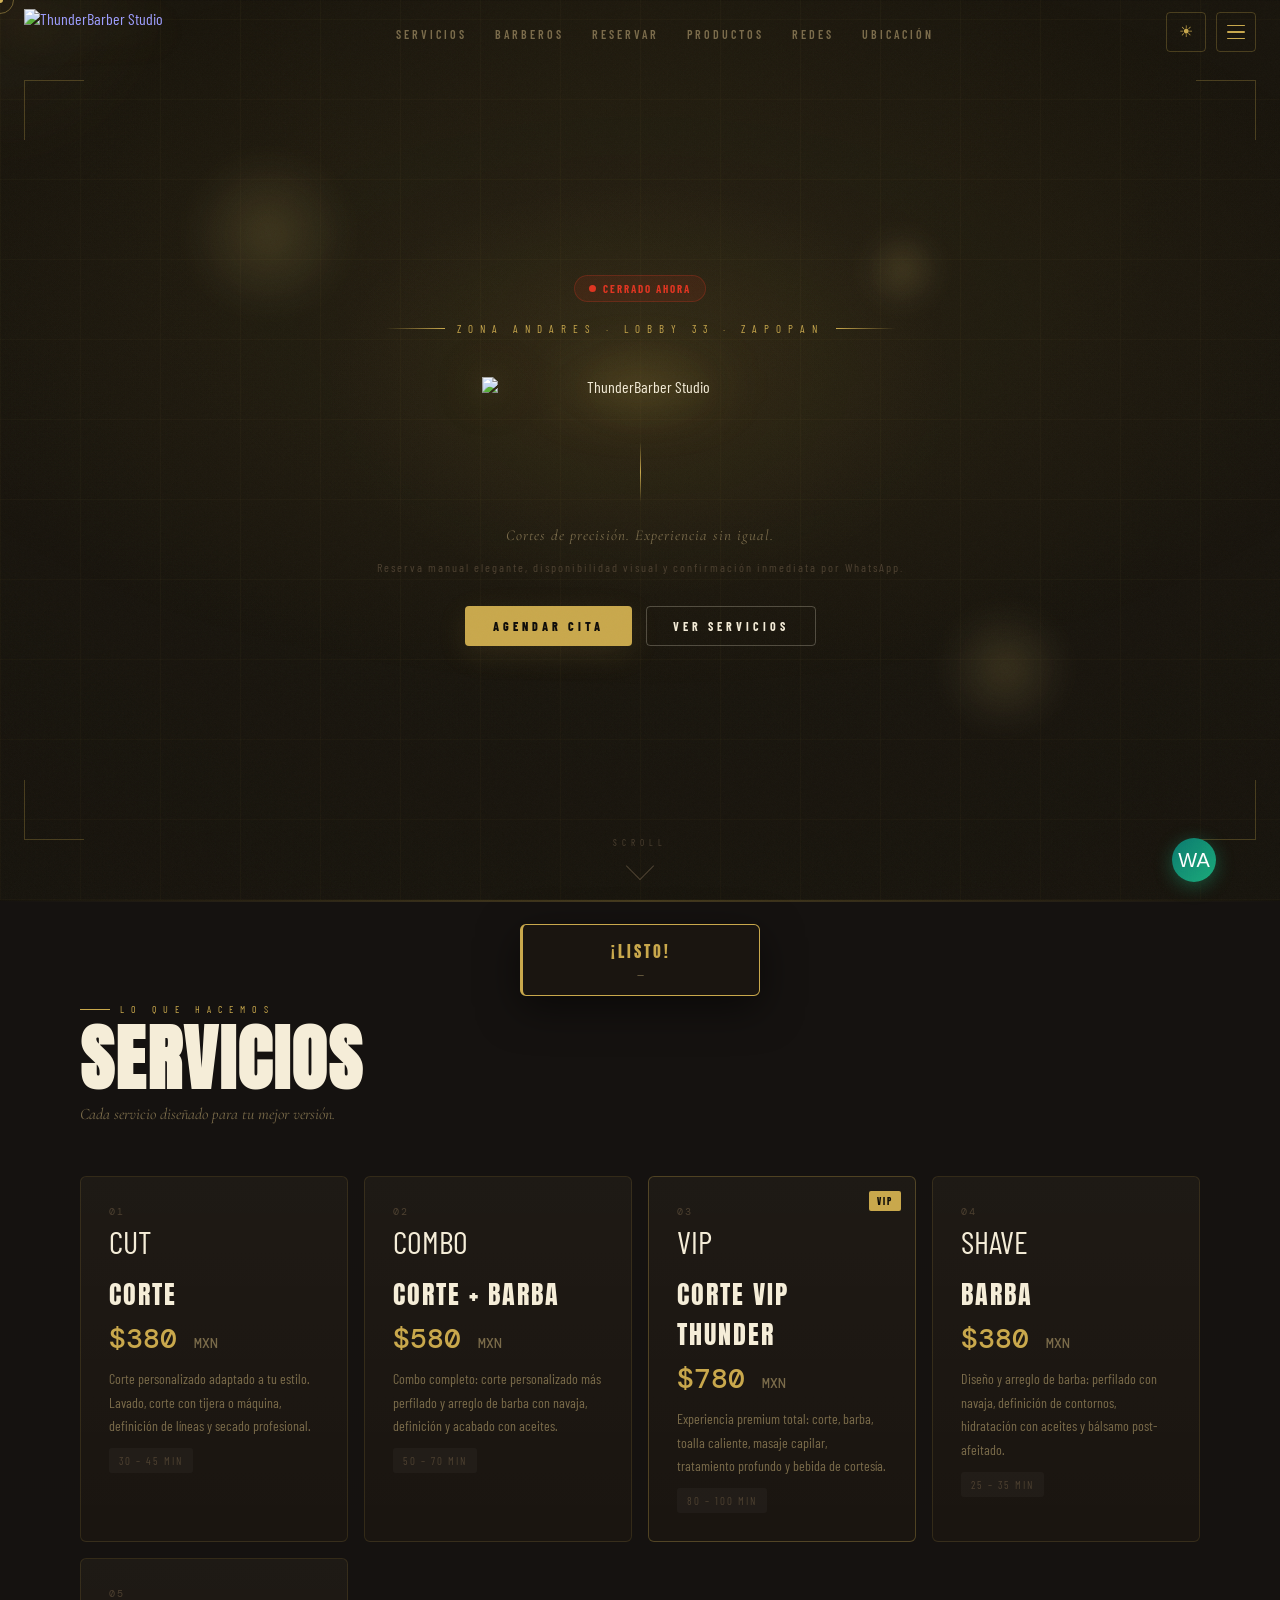
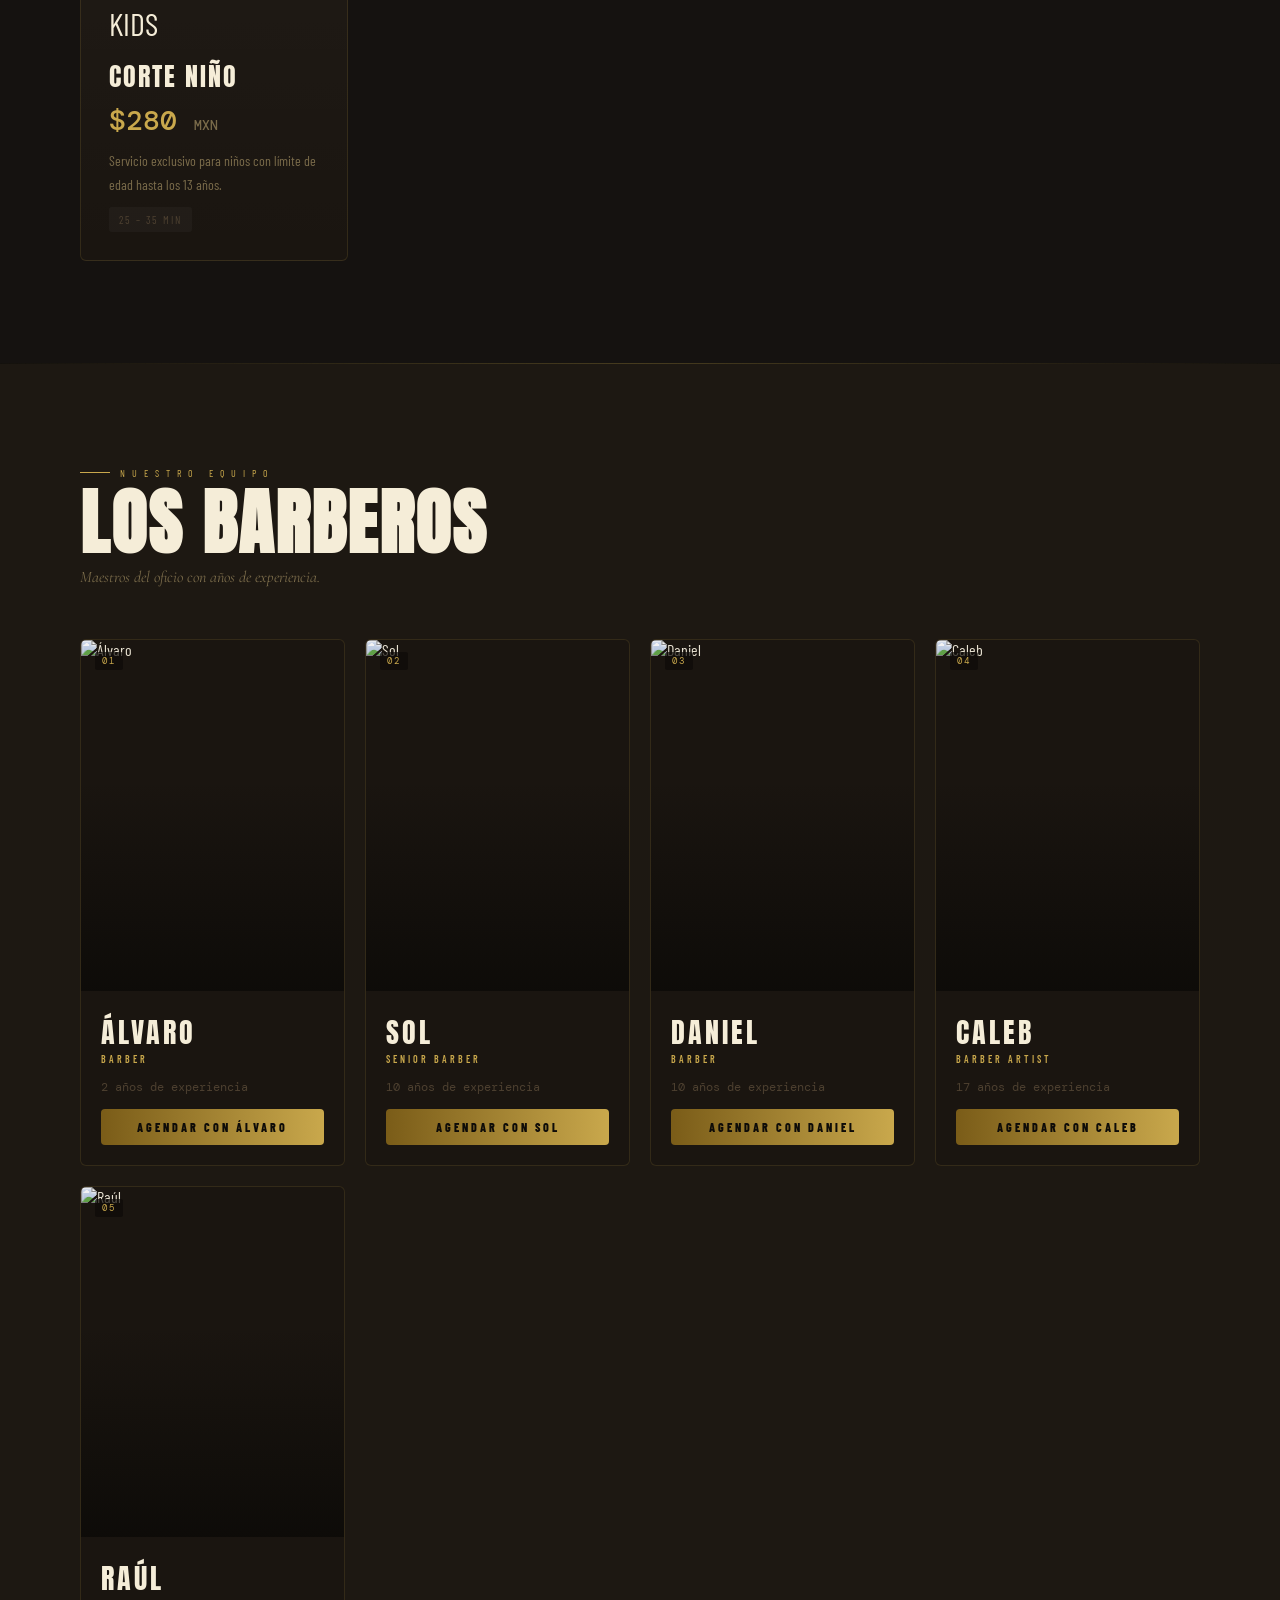
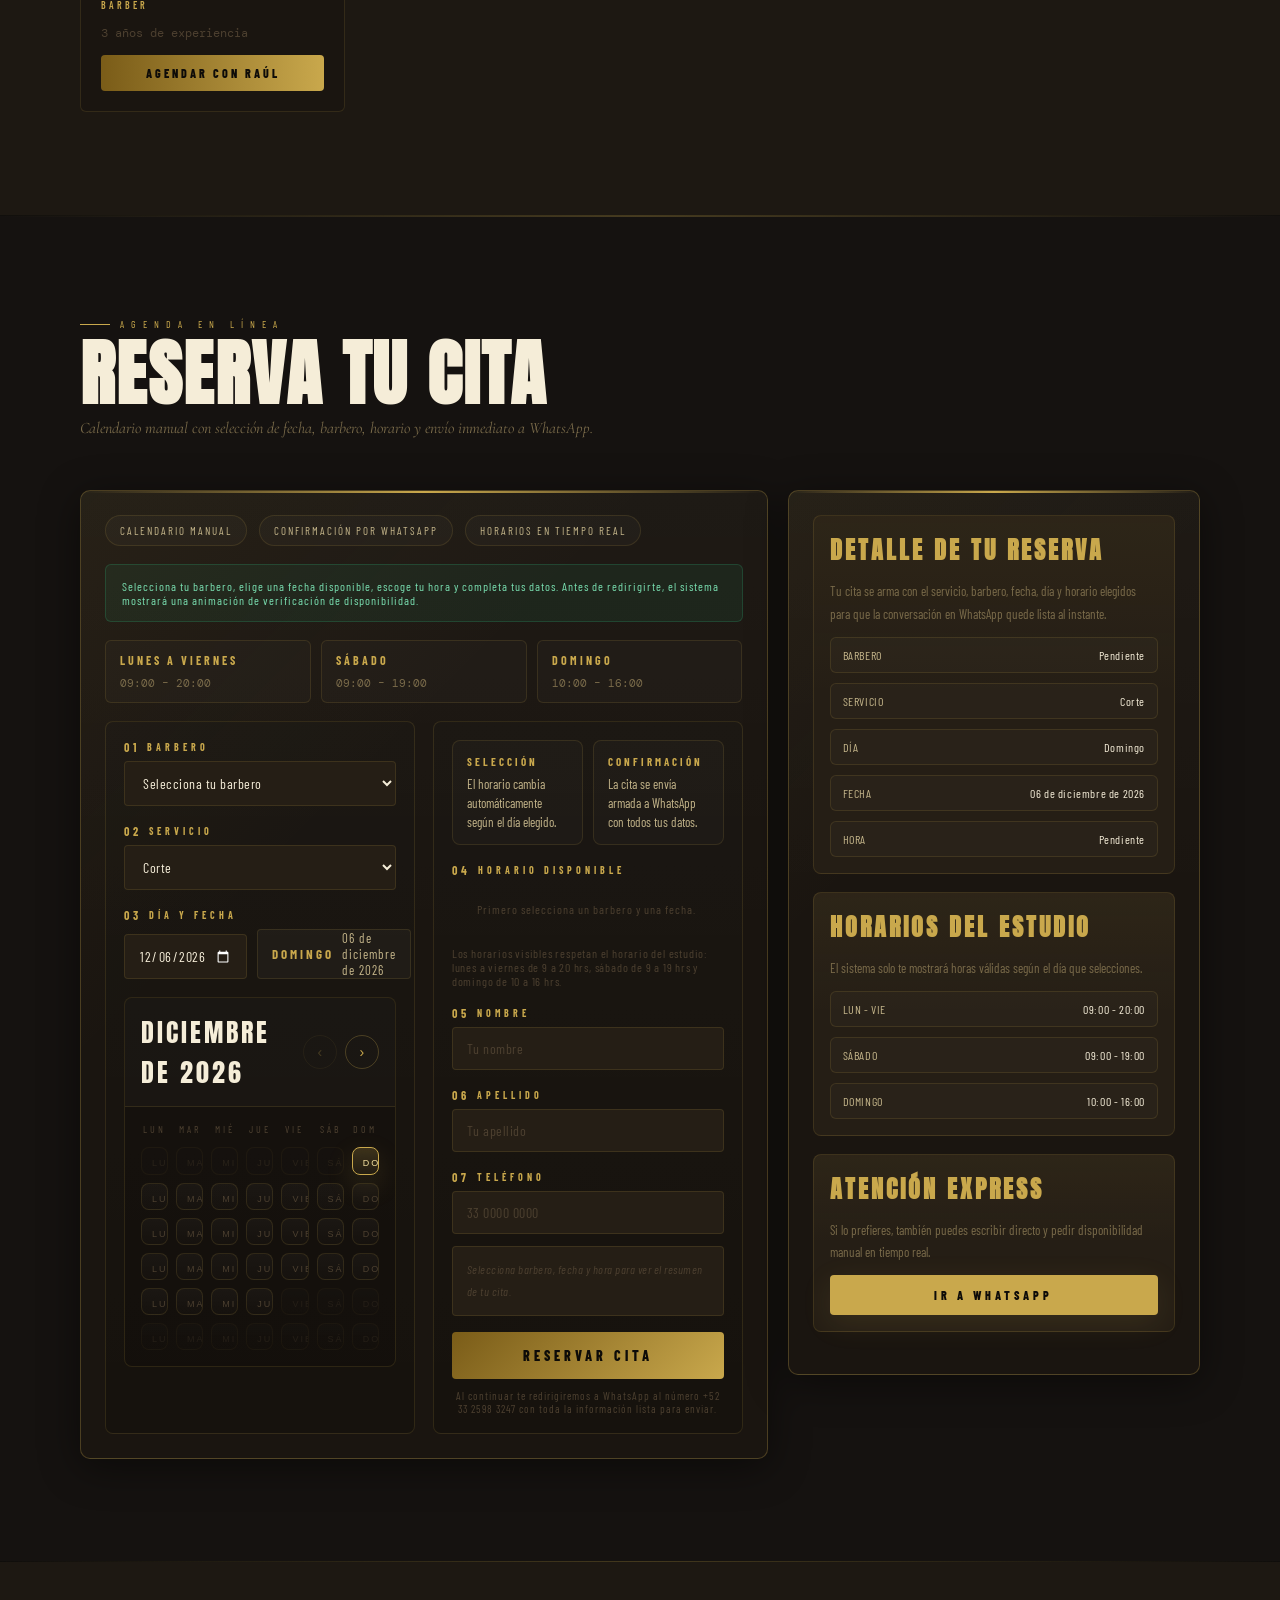
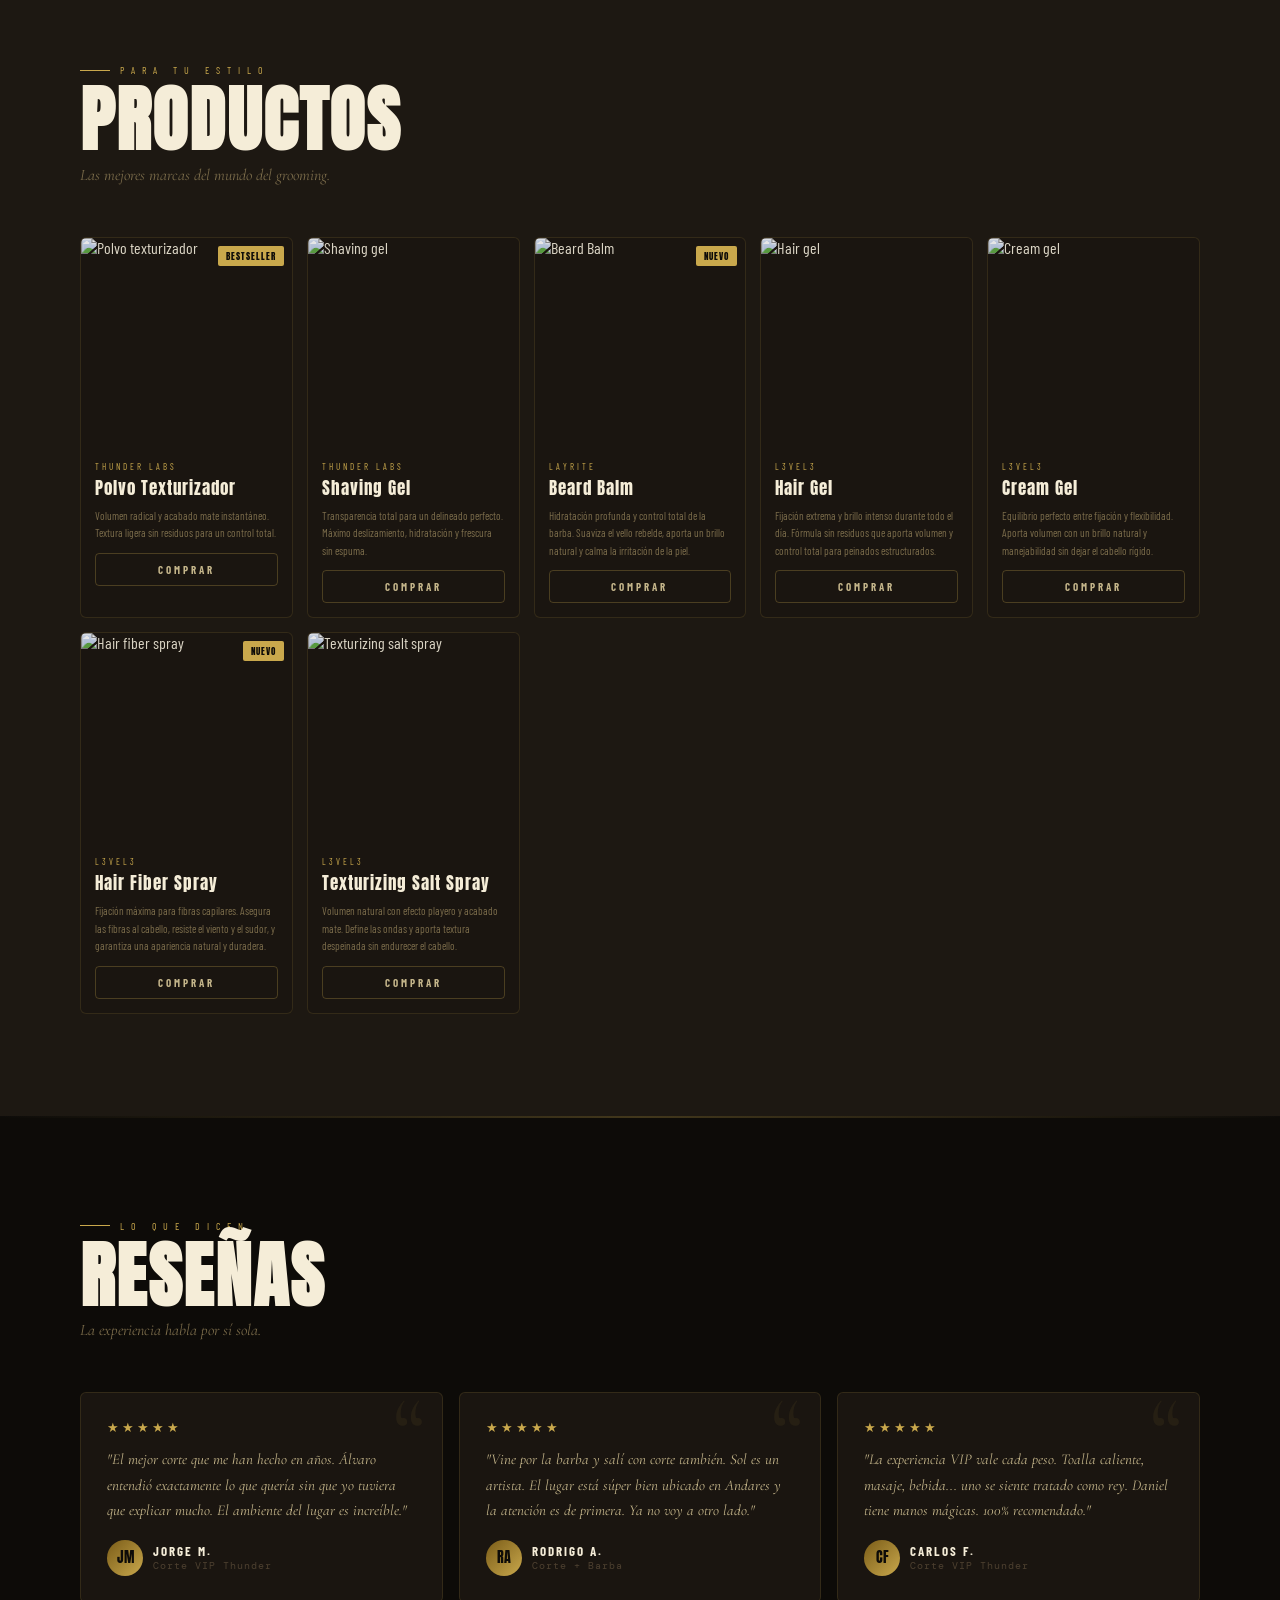
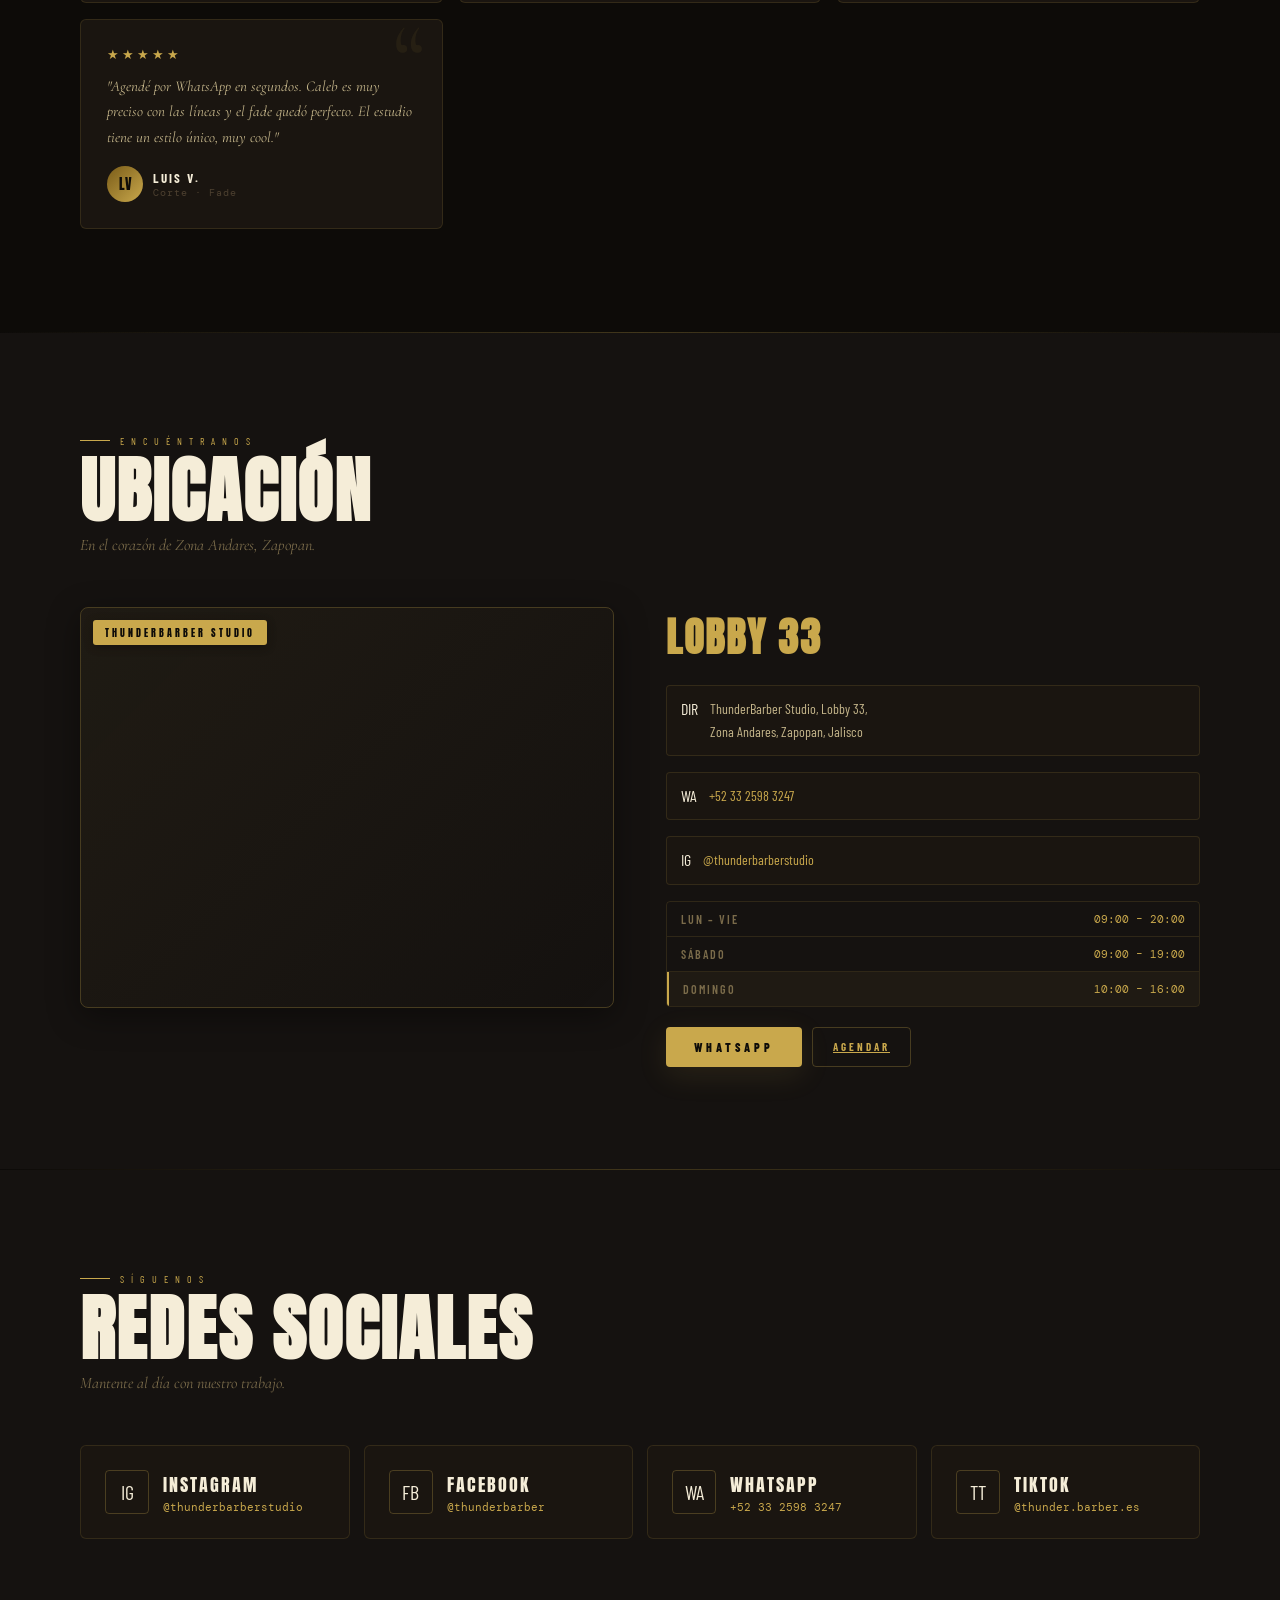
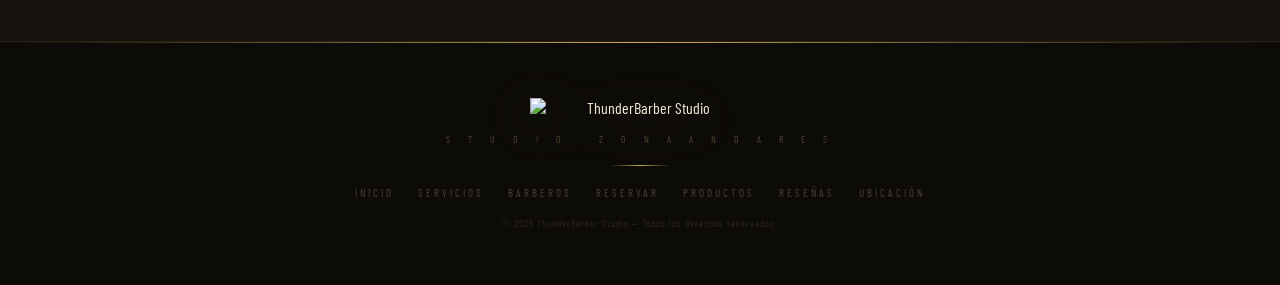
==== commit acd9843f: "Fix mobile stability and theme switching Co-authored-by: zxb7rx <zbirstudios-dot@users.noreply.githu" ====
--- a/index.html
+++ b/index.html
@@ -4,6 +4,7 @@
 <meta charset="UTF-8">
 <meta name="viewport" content="width=device-width, initial-scale=1.0, maximum-scale=1.0, user-scalable=no">
 <meta name="description" content="ThunderBarber Studio — Barbería premium en Zona Andares, Zapopan">
+<meta name="theme-color" content="#0d0b08" id="theme-color-meta">
 <title>ThunderBarber Studio | Reserva tu cita</title>
 <link rel="preconnect" href="https://fonts.googleapis.com">
 <link rel="preconnect" href="https://fonts.gstatic.com" crossorigin>
@@ -25,7 +26,17 @@
   --font-mono:'DM Mono',monospace;
 }
 *{margin:0;padding:0;box-sizing:border-box}
-html{scroll-behavior:smooth;overflow-x:hidden;max-width:100vw}
+html{
+  scroll-behavior:smooth;
+  overflow-x:hidden;
+  max-width:100vw;
+  background:var(--bg);
+  color-scheme:dark;
+}
+html[data-theme="light"]{
+  background:#f6efe5;
+  color-scheme:light;
+}
 body{
   background:
     radial-gradient(circle at top,rgba(201,168,76,.08),transparent 30%),
@@ -34,12 +45,23 @@
   font-family:var(--font-body);
   overflow-x:hidden;
   max-width:100vw;
+  min-width:320px;
+  min-height:100svh;
+  min-height:100dvh;
   cursor:none;
   -webkit-font-smoothing:antialiased;
+  -webkit-text-size-adjust:100%;
   position:relative;
   overscroll-behavior-x:none;
-}
-body.modal-open{overflow:hidden}
+  touch-action:pan-y;
+}
+body.scroll-locked{
+  position:fixed;
+  left:0;
+  right:0;
+  width:100%;
+  overflow:hidden;
+}
 body::before{
   content:'';
   position:fixed;
@@ -155,7 +177,7 @@
   display:flex;
   align-items:center;
   justify-content:space-between;
-  padding:0 24px;
+  padding:0 clamp(16px,4vw,24px);
   transition:background .4s,border-color .4s,backdrop-filter .4s,box-shadow .4s;
 }
 #nav.scrolled{
@@ -220,7 +242,7 @@
   -webkit-background-clip:text;-webkit-text-fill-color:transparent;background-clip:text
 }
 
-#inicio{min-height:100dvh;display:grid;place-items:center;position:relative;overflow:hidden;padding:80px 24px 60px}
+#inicio{min-height:100svh;min-height:100dvh;display:grid;place-items:center;position:relative;overflow:hidden;padding:92px 24px 72px}
 .hero-bg{position:absolute;inset:0;background:radial-gradient(ellipse 90% 60% at 50% 35%,rgba(201,168,76,.08) 0%,transparent 70%)}
 .hero-vlines{position:absolute;inset:0;pointer-events:none;background-image:repeating-linear-gradient(90deg,rgba(201,168,76,.03) 0,rgba(201,168,76,.03) 1px,transparent 1px,transparent 80px)}
 .hero-hlines{position:absolute;inset:0;pointer-events:none;background-image:repeating-linear-gradient(0deg,rgba(201,168,76,.03) 0,rgba(201,168,76,.03) 1px,transparent 1px,transparent 80px)}
@@ -248,7 +270,7 @@
 .hero-corner.tr{top:80px;right:24px;border-top:1px solid var(--border2);border-right:1px solid var(--border2)}
 .hero-corner.bl{bottom:60px;left:24px;border-bottom:1px solid var(--border2);border-left:1px solid var(--border2)}
 .hero-corner.br{bottom:60px;right:24px;border-bottom:1px solid var(--border2);border-right:1px solid var(--border2)}
-.hero-inner{position:relative;z-index:2;text-align:center;max-width:920px}
+.hero-inner{position:relative;z-index:2;text-align:center;max-width:920px;width:100%;margin:0 auto}
 .hero-eyebrow{font-size:11px;letter-spacing:7px;color:var(--g1);margin-bottom:20px;display:flex;align-items:center;justify-content:center;gap:12px;animation:fadey .8s ease .2s both}
 .hero-eyebrow::before,.hero-eyebrow::after{content:'';flex:1;max-width:60px;height:1px;background:linear-gradient(90deg,transparent,var(--g1))}
 .hero-eyebrow::after{background:linear-gradient(90deg,var(--g1),transparent)}
@@ -825,22 +847,50 @@
 ::-webkit-scrollbar-track{background:var(--bg)}
 ::-webkit-scrollbar-thumb{background:var(--g-d);border-radius:2px}
 
+@media(max-width:940px){
+  .booking-aside{position:static;top:auto}
+}
+@media(max-width:780px){
+  body::after{animation:none}
+  #nav{height:60px;padding:0 16px}
+  #inicio{padding:88px 16px 72px}
+  .hero-inner{display:flex;flex-direction:column;align-items:center;justify-content:center}
+  .hero-cta{width:100%;max-width:360px;flex-direction:column}
+  .hero-cta .btn-primary,.hero-cta .btn-secondary{width:100%;justify-content:center}
+  .hero-scroll{display:none}
+  #mob-menu{width:min(320px,100vw);padding:72px 20px calc(32px + env(safe-area-inset-bottom))}
+}
 @media(max-width:500px){
+  section{padding:56px 16px}
   .hero-corner{display:none}
+  .hero-eyebrow{letter-spacing:4px;gap:8px}
+  .hero-eyebrow::before,.hero-eyebrow::after{max-width:34px}
+  .hero-brand{width:min(300px,80vw)}
+  .hero-tag{font-size:14px}
+  .hero-micro{font-size:11px;max-width:32ch;margin-left:auto;margin-right:auto}
   .btn-primary,.btn-secondary{padding:12px 20px;font-size:11px;letter-spacing:3px}
   .wa-float{right:64px}
   .booking-main,.booking-aside{padding:18px}
+  .booking-subpanel,.summary-card,.booking-panel,.map-wrap,.srv-card,.brb-card,.prd-card,.test-card,.soc-card{border-radius:16px}
   .calendar-grid{gap:6px;padding:12px}
+  .calendar-head{padding:12px}
+  .calendar-title{font-size:20px}
   .cal-day{padding:8px}
 }
-@media(max-width:780px){
-  body::after{animation:none}
-  #inicio{padding-left:16px;padding-right:16px}
+@media(max-width:380px){
+  .hero-brand{width:min(270px,82vw)}
+  .status-badge{font-size:10px}
+  .calendar-weekday{font-size:9px;letter-spacing:2px}
+}
+@media(max-width:780px),(prefers-reduced-motion:reduce){
+  html{scroll-behavior:auto}
+  .spark,.hero-glow,.hero-orb,.hero-brand::before,.hero-brand-img,.hero-scroll,.status-dot,.verify-radar::before,.verify-radar::after,.verify-radar span{
+    animation:none !important;
+  }
 }
 </style>
 
 <style>
-/* ── LIGHT MODE (body.light) ─────────────────────────────────────────── */
 body.light{
   color-scheme:light;
   --g1:#b88436; --g2:#e3c17f; --g3:#fff1cf; --g-d:#9a6829; --g-dk:#6c461e;
@@ -884,6 +934,11 @@
 body.light .ld-name-img{filter:drop-shadow(0 16px 26px rgba(184,132,54,.16))}
 body.light .ld-track{background:rgba(154,104,41,.14)}
 
+body.light #nav{
+  background:rgba(255,251,246,.58);
+  backdrop-filter:blur(14px);
+  border-bottom:1px solid rgba(154,104,41,.08);
+}
 body.light #nav.scrolled{
   background:rgba(255,251,246,.8);
   border-bottom:1px solid rgba(154,104,41,.14);
@@ -903,9 +958,9 @@
   background:rgba(255,255,255,.72);color:var(--g1);
   font-family:var(--font-mono);font-size:10px;letter-spacing:1.5px;
 }
-body.light .msoc-btn{background:rgba(255,255,255,.68);color:var(--text);font-family:var(--font-mono);font-size:10px;letter-spacing:1.5px;}
+body.light .msoc-btn{background:rgba(255,255,255,.68);color:var(--text);font-family:var(--font-mono);font-size:10px;letter-spacing:1.5px}
 body.light .msoc-btn:hover{color:#fffaf4}
-body.light #theme-btn{background:rgba(255,255,255,.48);box-shadow:0 10px 20px rgba(108,70,30,.06)}
+body.light #theme-btn,body.light .mob-theme-btn{background:rgba(255,255,255,.48);box-shadow:0 10px 20px rgba(108,70,30,.06)}
 
 body.light .sec-label{color:var(--text3)}
 body.light .sec-label::before{background:linear-gradient(90deg,transparent,var(--g1))}
@@ -1190,7 +1245,7 @@
         <span class="srv-ico">KIDS</span>
         <div class="srv-name">CORTE NIÑO</div>
         <div class="srv-price">$280 <small>MXN</small></div>
-        <div class="srv-desc">Servicio exclusivo para niños con limite de edad hasta los 13 años</div>
+        <div class="srv-desc">Servicio exclusivo para niños con límite de edad hasta los 13 años.</div>
         <div class="srv-time">25 – 35 MIN</div>
       </div>
     </div>
@@ -1315,6 +1370,7 @@
                   <option value="Corte + Barba">Corte + Barba</option>
                   <option value="Corte VIP Thunder">Corte VIP Thunder</option>
                   <option value="Barba">Barba</option>
+                  <option value="Corte niño">Corte niño</option>
                 </select>
               </div>
               <div class="fg">
@@ -1350,7 +1406,7 @@
 
               <div class="fg">
                 <label class="fl"><span class="fl-ico">04</span>HORARIO DISPONIBLE</label>
-                <div class="time-grid" id="timeGrid">
+                <div class="timeGrid time-grid" id="timeGrid">
                   <div class="t-empty">Primero selecciona un barbero y una fecha.</div>
                 </div>
                 <div class="slot-help">Los horarios visibles respetan el horario del estudio: lunes a viernes de 9 a 20 hrs, sábado de 9 a 19 hrs y domingo de 10 a 16 hrs.</div>
@@ -1586,7 +1642,8 @@
 const WHATSAPP_NUMBER = '523325983247';
 const STORAGE_TAKEN = 'tb_taken';
 const STORAGE_BOOKINGS = 'tb_bks';
-const SERVICES = ['Corte','Corte + Barba','Corte VIP Thunder','Barba'];
+const STORAGE_THEME = 'tb_theme';
+const SERVICES = ['Corte','Corte + Barba','Corte VIP Thunder','Barba','Corte niño'];
 const BARBERS = ['Álvaro','Sol','Daniel','Caleb','Raúl'];
 
 let taken = [];
@@ -1599,6 +1656,9 @@
   selectedTime: '',
   monthCursor: startOfMonth(new Date())
 };
+
+const activeScrollLocks = new Set();
+let lockedScrollY = 0;
 
 const dateInput = document.getElementById('dateInput');
 const barberSelect = document.getElementById('barberSelect');
@@ -1615,6 +1675,7 @@
 const verifyOverlay = document.getElementById('verifyOverlay');
 const verifyTitle = document.getElementById('verifyTitle');
 const verifyCopy = document.getElementById('verifyCopy');
+const themeColorMeta = document.getElementById('theme-color-meta');
 
 const asideBarber = document.getElementById('asideBarber');
 const asideService = document.getElementById('asideService');
@@ -1655,6 +1716,24 @@
   }catch(error){}
 }
 
+function lockScroll(reason){
+  if(activeScrollLocks.has(reason)) return;
+  activeScrollLocks.add(reason);
+  if(activeScrollLocks.size > 1) return;
+  lockedScrollY = window.scrollY || window.pageYOffset || 0;
+  document.body.classList.add('scroll-locked');
+  document.body.style.top = '-' + lockedScrollY + 'px';
+}
+
+function unlockScroll(reason){
+  if(!activeScrollLocks.has(reason)) return;
+  activeScrollLocks.delete(reason);
+  if(activeScrollLocks.size) return;
+  document.body.classList.remove('scroll-locked');
+  document.body.style.top = '';
+  window.scrollTo(0, lockedScrollY);
+}
+
 document.addEventListener('mousemove', (event) => {
   mx = event.clientX;
   my = event.clientY;
@@ -1699,26 +1778,41 @@
   document.getElementById('scrollTopBtn').classList.toggle('visible', window.scrollY > 400);
 });
 
-function toggleMenu(){
-  const open = document.getElementById('ham').classList.toggle('open');
-  document.getElementById('mob-menu').classList.toggle('open', open);
-  document.getElementById('mob-ov').classList.toggle('open', open);
-}
-
-function closeMenu(){
-  document.getElementById('ham').classList.remove('open');
-  document.getElementById('mob-menu').classList.remove('open');
-  document.getElementById('mob-ov').classList.remove('open');
-}
-
-function toggleTheme(){
-  const isLight = document.body.classList.toggle('light');
+function applyTheme(theme){
+  const isLight = theme === 'light';
+  document.documentElement.setAttribute('data-theme', theme);
+  document.documentElement.style.colorScheme = isLight ? 'light' : 'dark';
+  document.body.classList.toggle('light', isLight);
+
   const icon = isLight ? '☾' : '☀';
   const navIcon = document.getElementById('theme-icon');
   const mobIcon = document.getElementById('mob-theme-icon');
   if(navIcon) navIcon.textContent = icon;
   if(mobIcon) mobIcon.textContent = icon;
-  localStorage.setItem('tb_theme', isLight ? 'light' : 'dark');
+  if(themeColorMeta){
+    themeColorMeta.setAttribute('content', isLight ? '#f6efe5' : '#0d0b08');
+  }
+  localStorage.setItem(STORAGE_THEME, theme);
+}
+
+function toggleTheme(){
+  applyTheme(document.body.classList.contains('light') ? 'dark' : 'light');
+}
+
+function toggleMenu(){
+  const ham = document.getElementById('ham');
+  const open = ham.classList.toggle('open');
+  document.getElementById('mob-menu').classList.toggle('open', open);
+  document.getElementById('mob-ov').classList.toggle('open', open);
+  if(open) lockScroll('menu');
+  else unlockScroll('menu');
+}
+
+function closeMenu(){
+  document.getElementById('ham').classList.remove('open');
+  document.getElementById('mob-menu').classList.remove('open');
+  document.getElementById('mob-ov').classList.remove('open');
+  unlockScroll('menu');
 }
 
 const observer = new IntersectionObserver((entries) => {
@@ -1915,7 +2009,6 @@
 function renderCalendar(){
   const today = parseIsoDate(todayIso());
   const monthStart = startOfMonth(state.monthCursor);
-  const monthEnd = endOfMonth(state.monthCursor);
   const gridStart = new Date(monthStart);
   gridStart.setDate(gridStart.getDate() - ((gridStart.getDay() + 6) % 7));
   const monthLimit = addMonths(startOfMonth(today), 6);
@@ -1991,13 +2084,6 @@
   renderTimeSlots();
 }
 
-function prefillService(service){
-  serviceSelect.value = service;
-  document.getElementById('reserva').scrollIntoView({ behavior: 'smooth', block: 'start' });
-  updateSummary();
-  showToast('SERVICIO LISTO', 'Seleccionamos ' + service + ' para tu reserva.');
-}
-
 function prefillBarber(barber){
   barberSelect.value = barber;
   document.getElementById('reserva').scrollIntoView({ behavior: 'smooth', block: 'start' });
@@ -2033,14 +2119,14 @@
   verifyTitle.textContent = 'VERIFICANDO DISPONIBILIDAD';
   verifyCopy.textContent = copy || 'Consultando la agenda del barbero y preparando tu cita para WhatsApp...';
   verifyOverlay.classList.add('open');
-  document.body.classList.add('modal-open');
   bookBtn.classList.add('loading');
+  lockScroll('verify');
 }
 
 function closeVerify(){
   verifyOverlay.classList.remove('open');
-  document.body.classList.remove('modal-open');
   bookBtn.classList.remove('loading');
+  unlockScroll('verify');
 }
 
 function validateForm(){
@@ -2174,6 +2260,12 @@
   renderCalendar();
 });
 
+window.addEventListener('resize', () => {
+  if(window.innerWidth > 780){
+    closeMenu();
+  }
+});
+
 document.addEventListener('DOMContentLoaded', () => {
   const today = new Date();
   const minDate = todayIso();
@@ -2186,14 +2278,8 @@
 
   document.getElementById('yearLabel').textContent = String(today.getFullYear());
 
-  const savedTheme = localStorage.getItem('tb_theme') || 'dark';
-  if(savedTheme === 'light'){
-    document.body.classList.add('light');
-    const navIcon = document.getElementById('theme-icon');
-    const mobIcon = document.getElementById('mob-theme-icon');
-    if(navIcon) navIcon.textContent = '☾';
-    if(mobIcon) mobIcon.textContent = '☾';
-  }
+  const savedTheme = localStorage.getItem(STORAGE_THEME) || 'dark';
+  applyTheme(savedTheme);
 
   createSparkles();
   checkStatus();
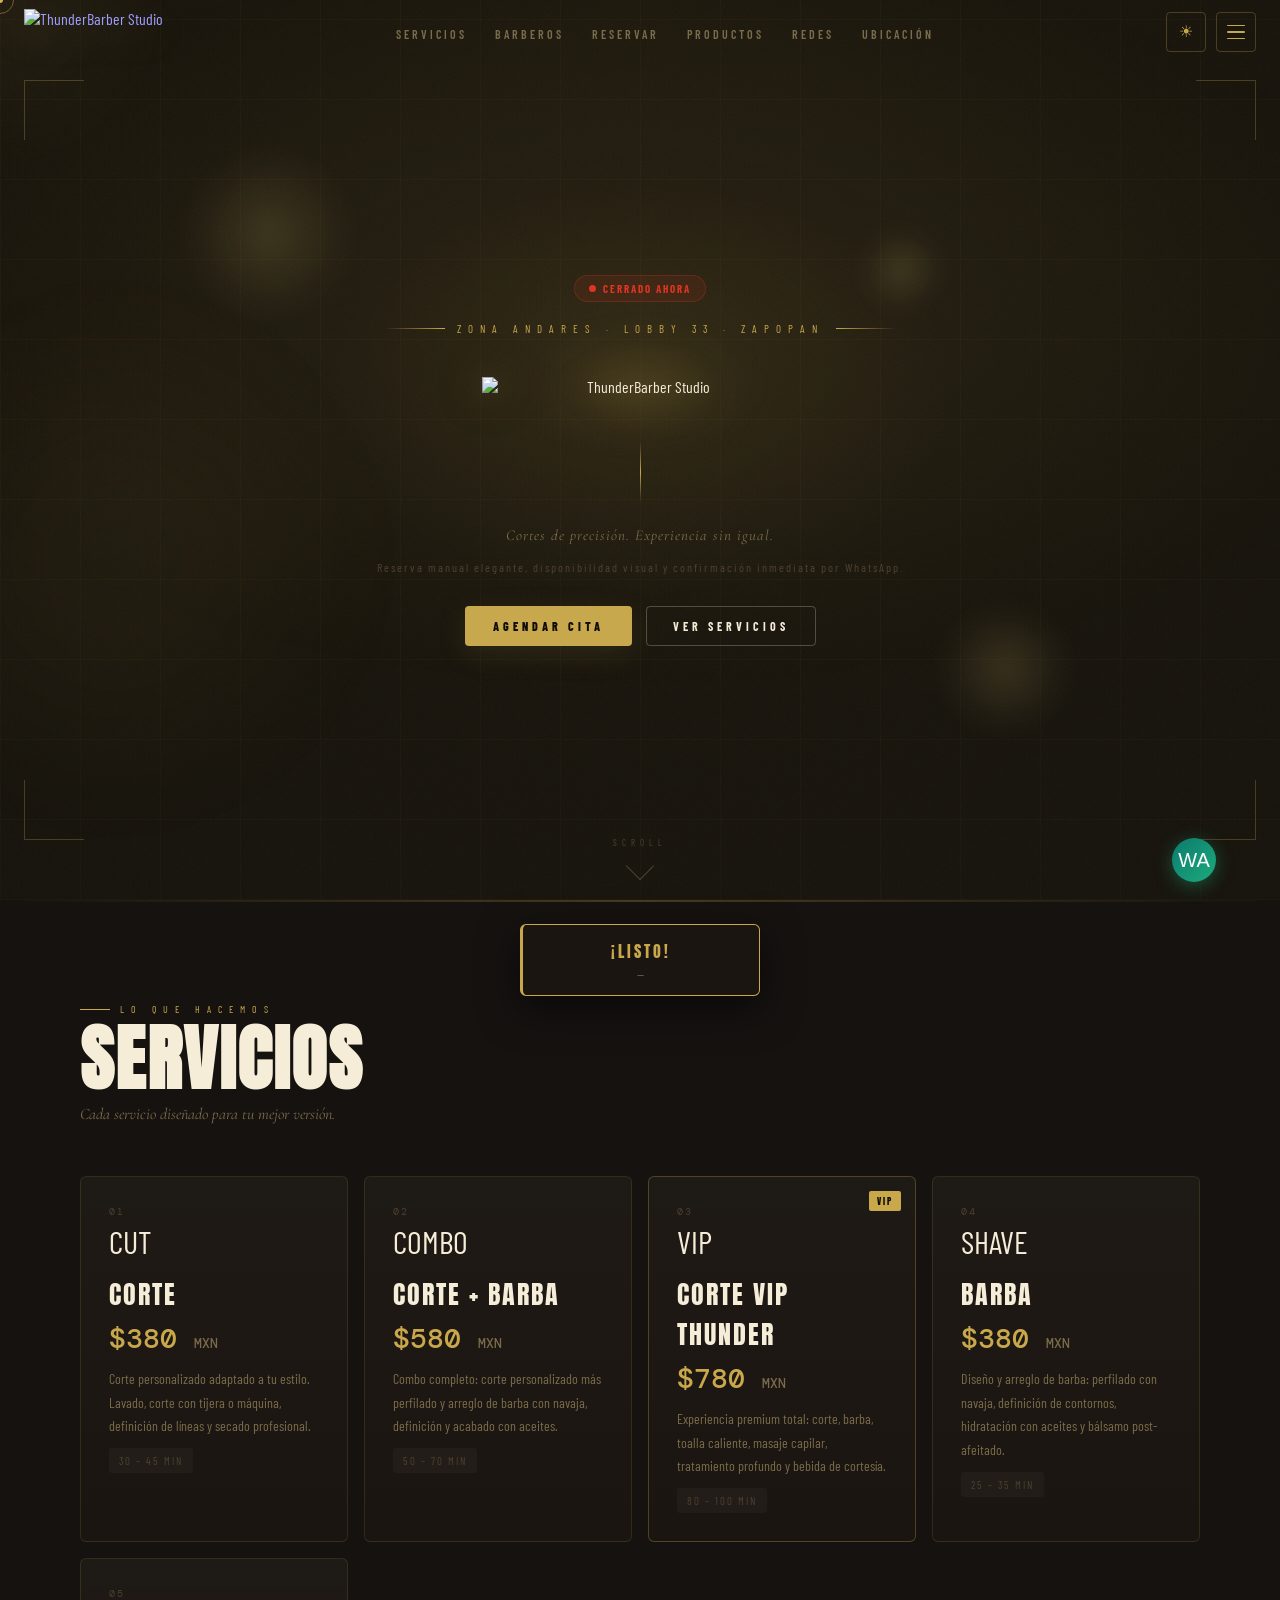
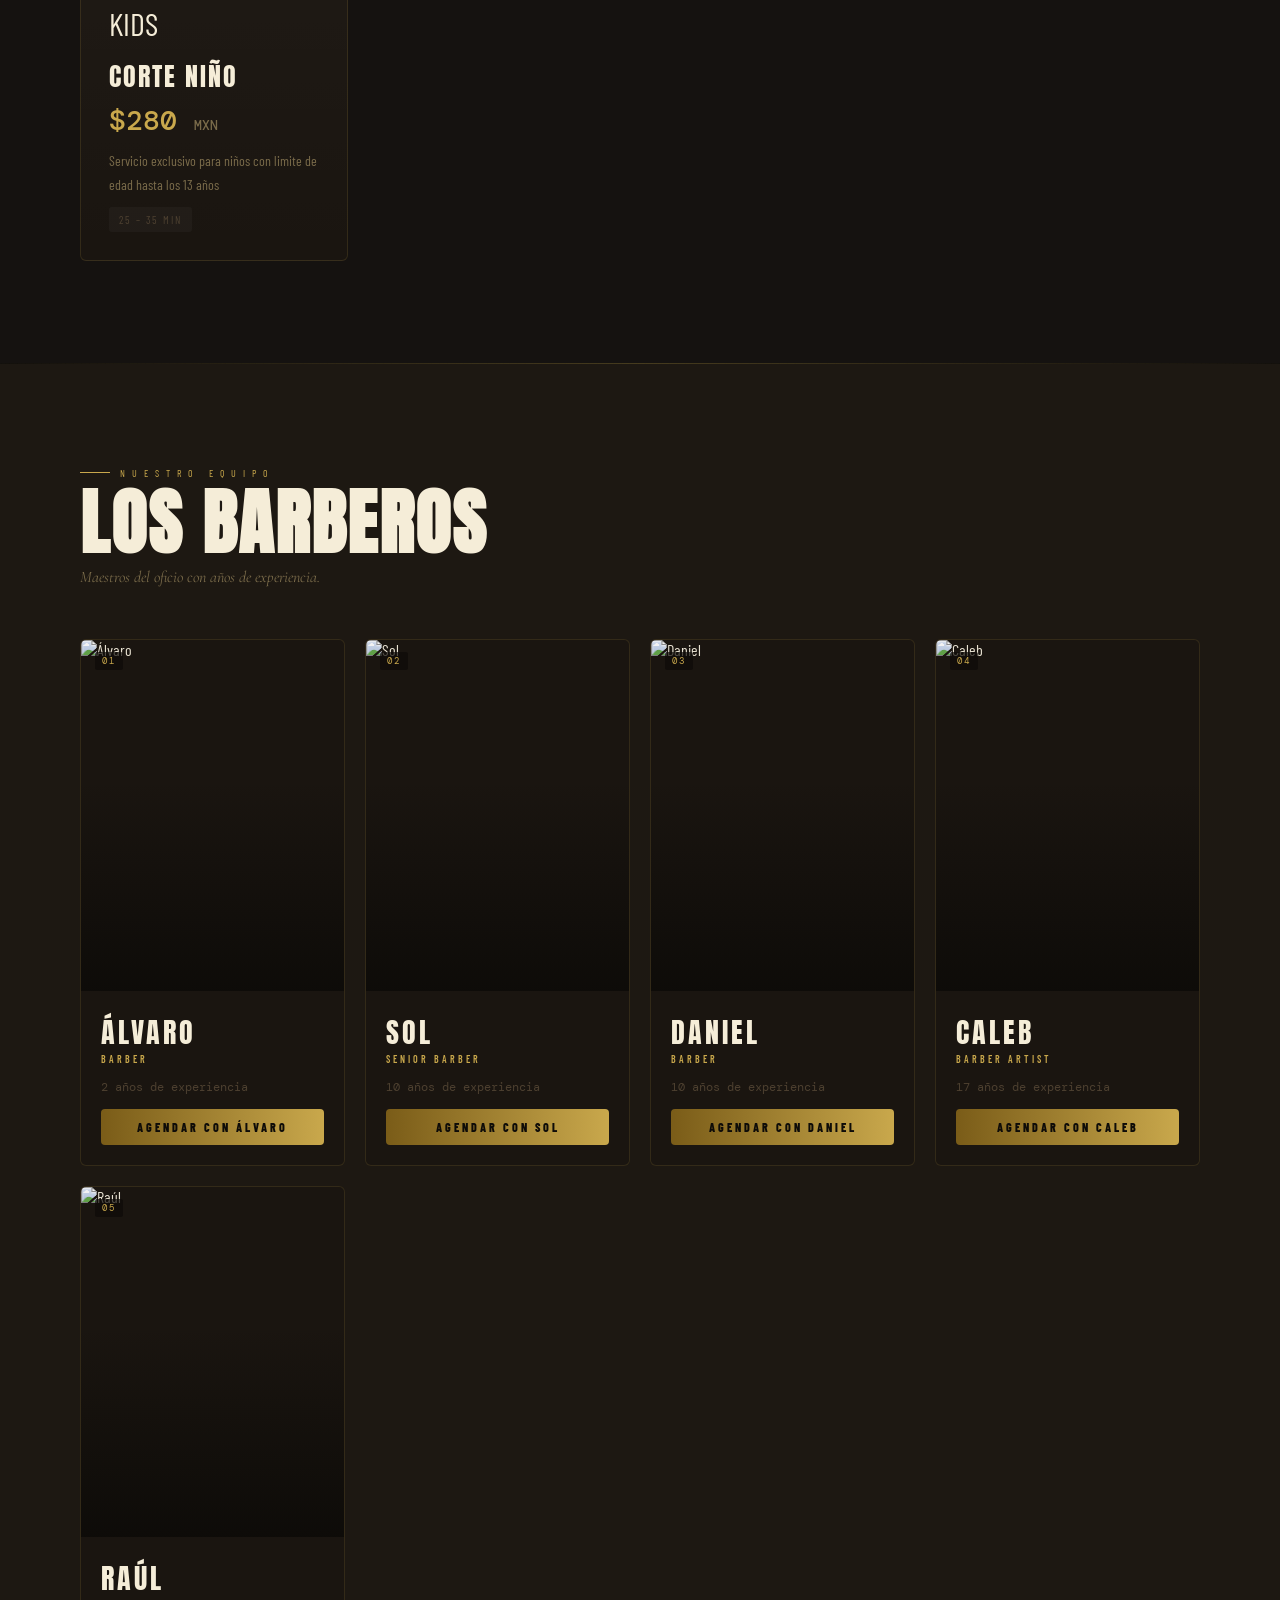
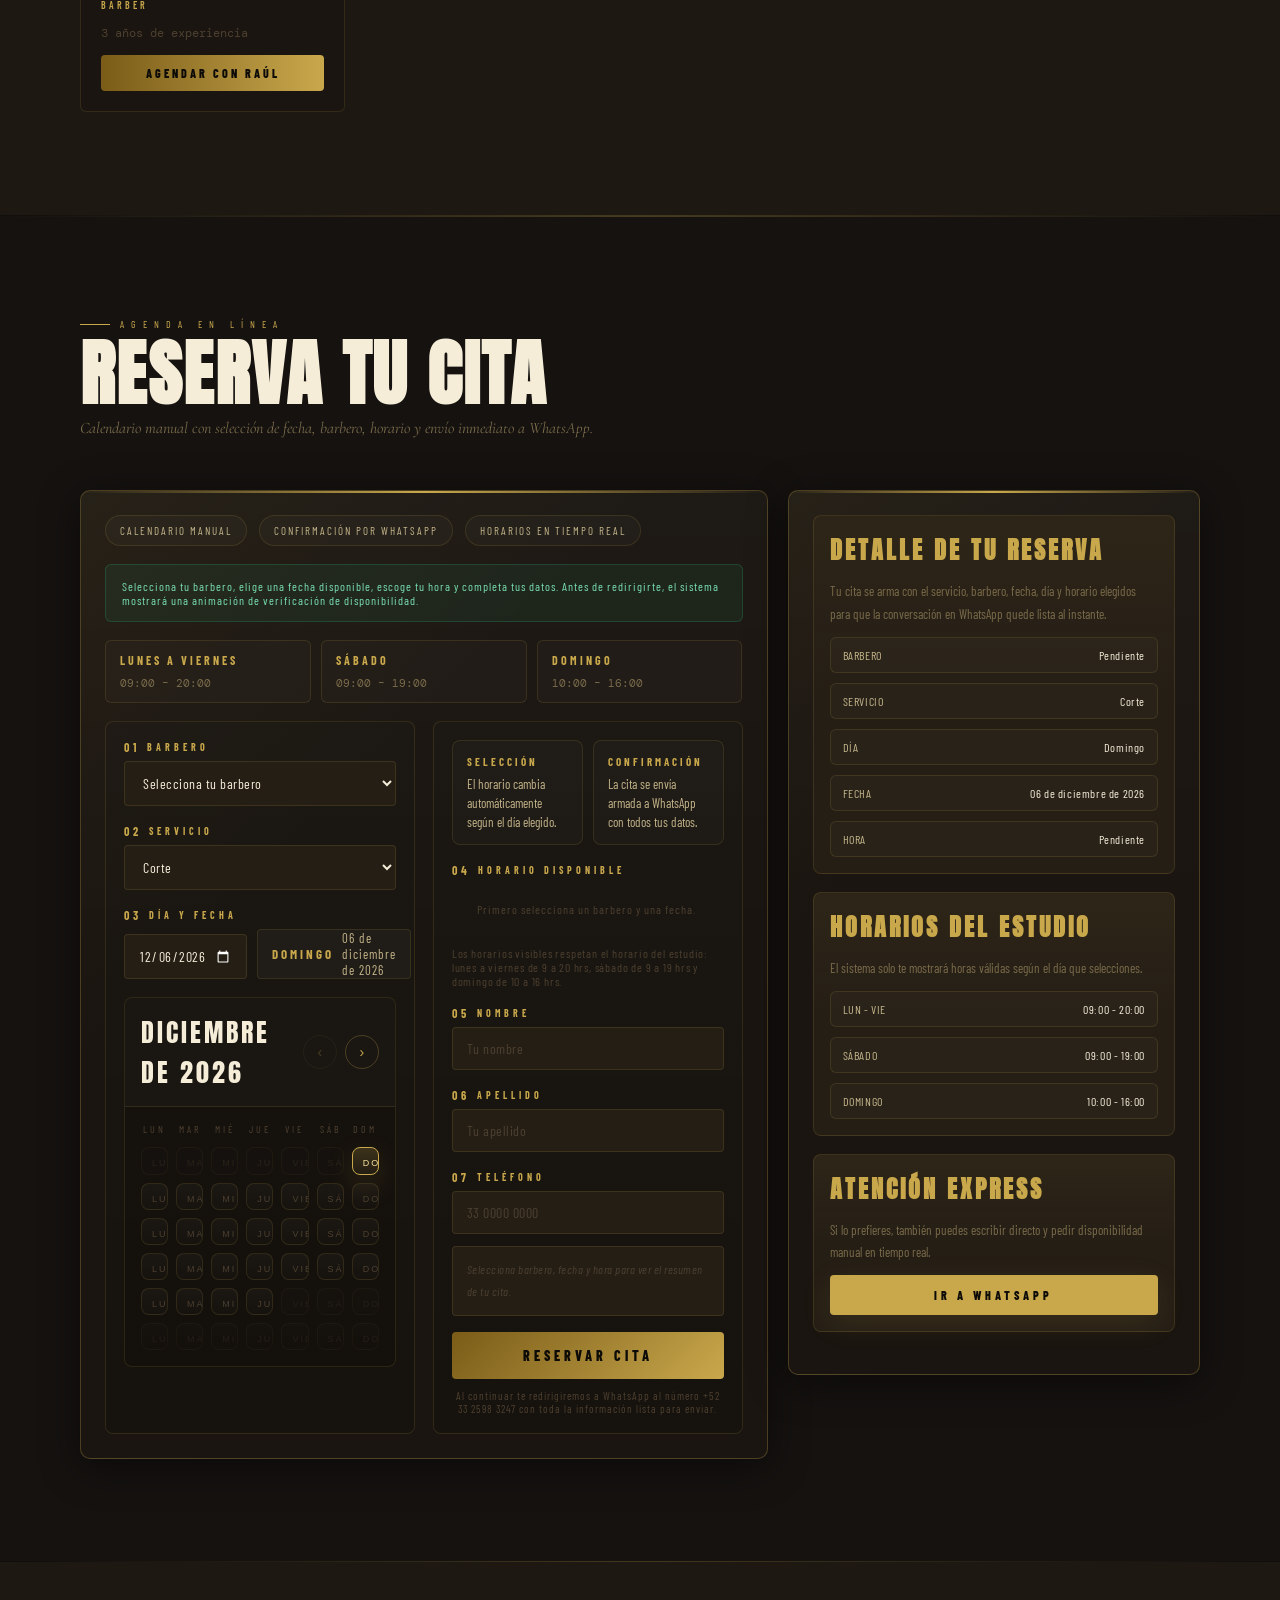
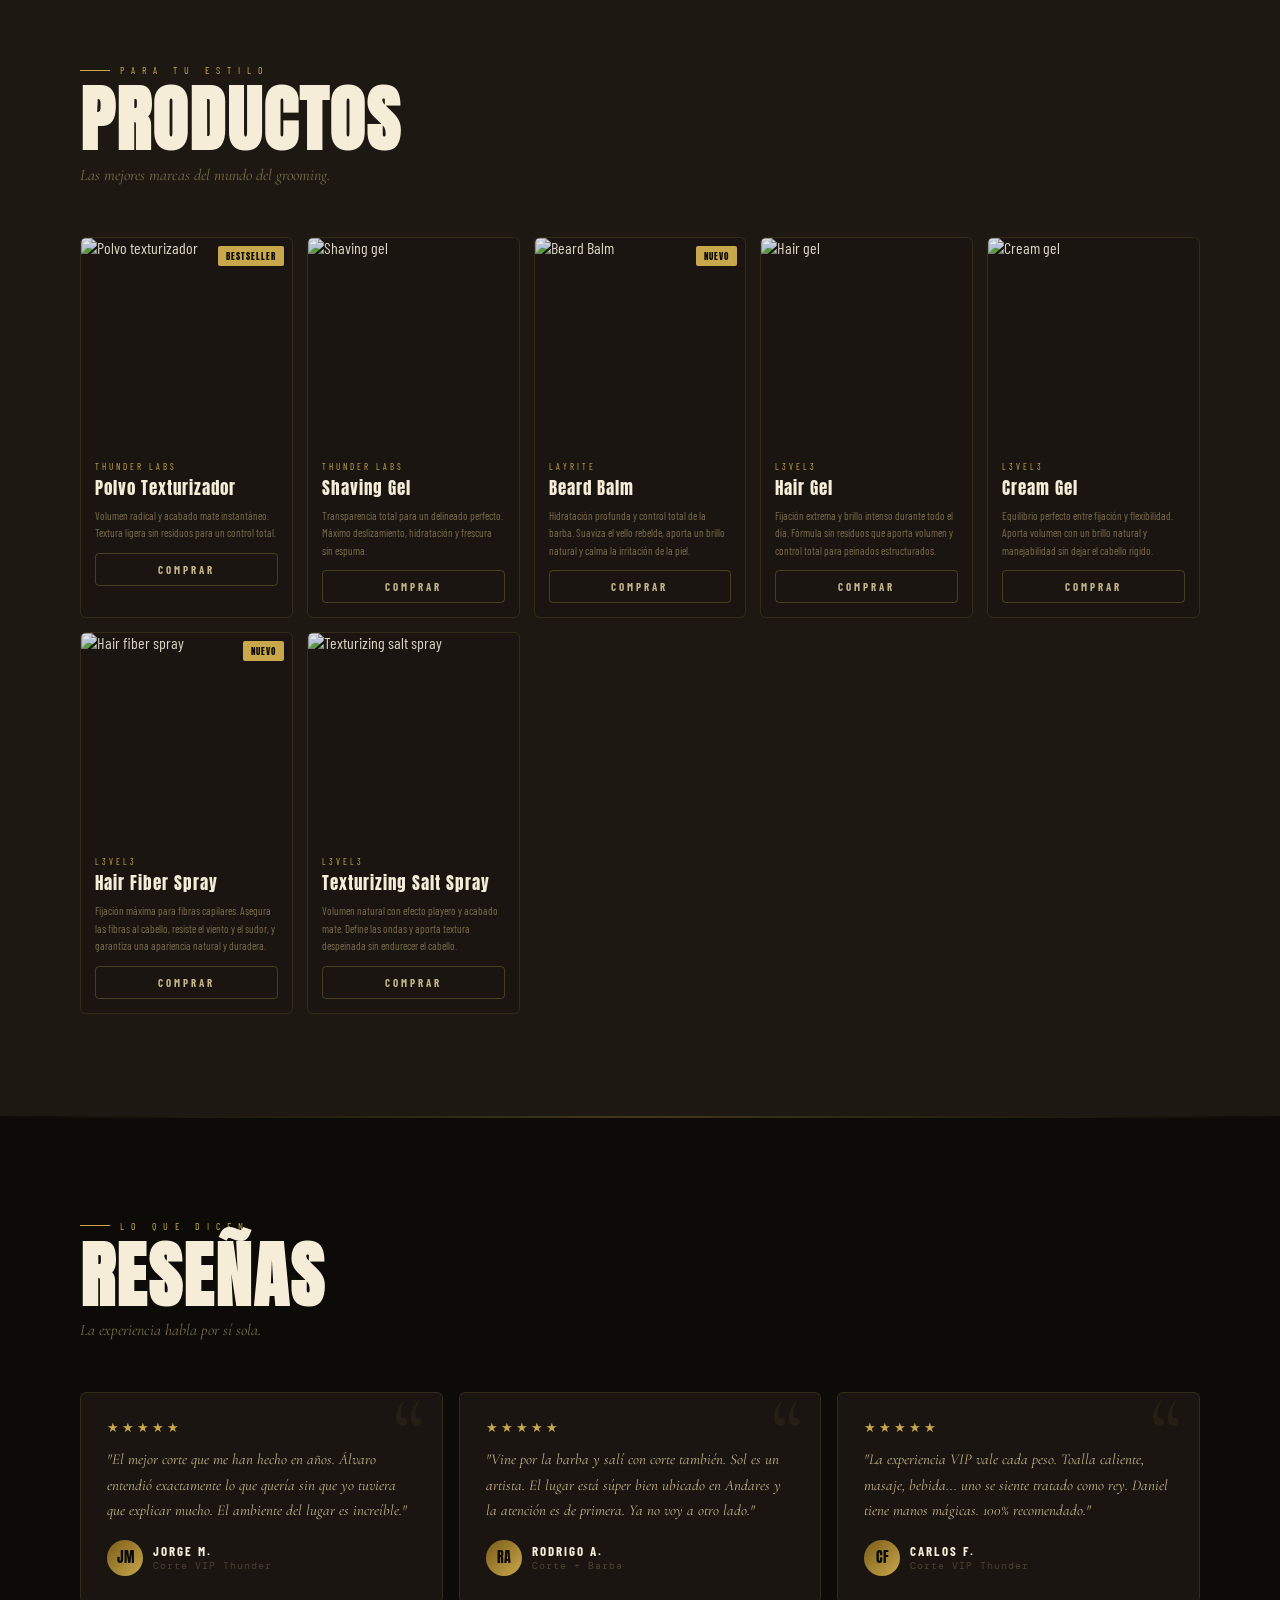
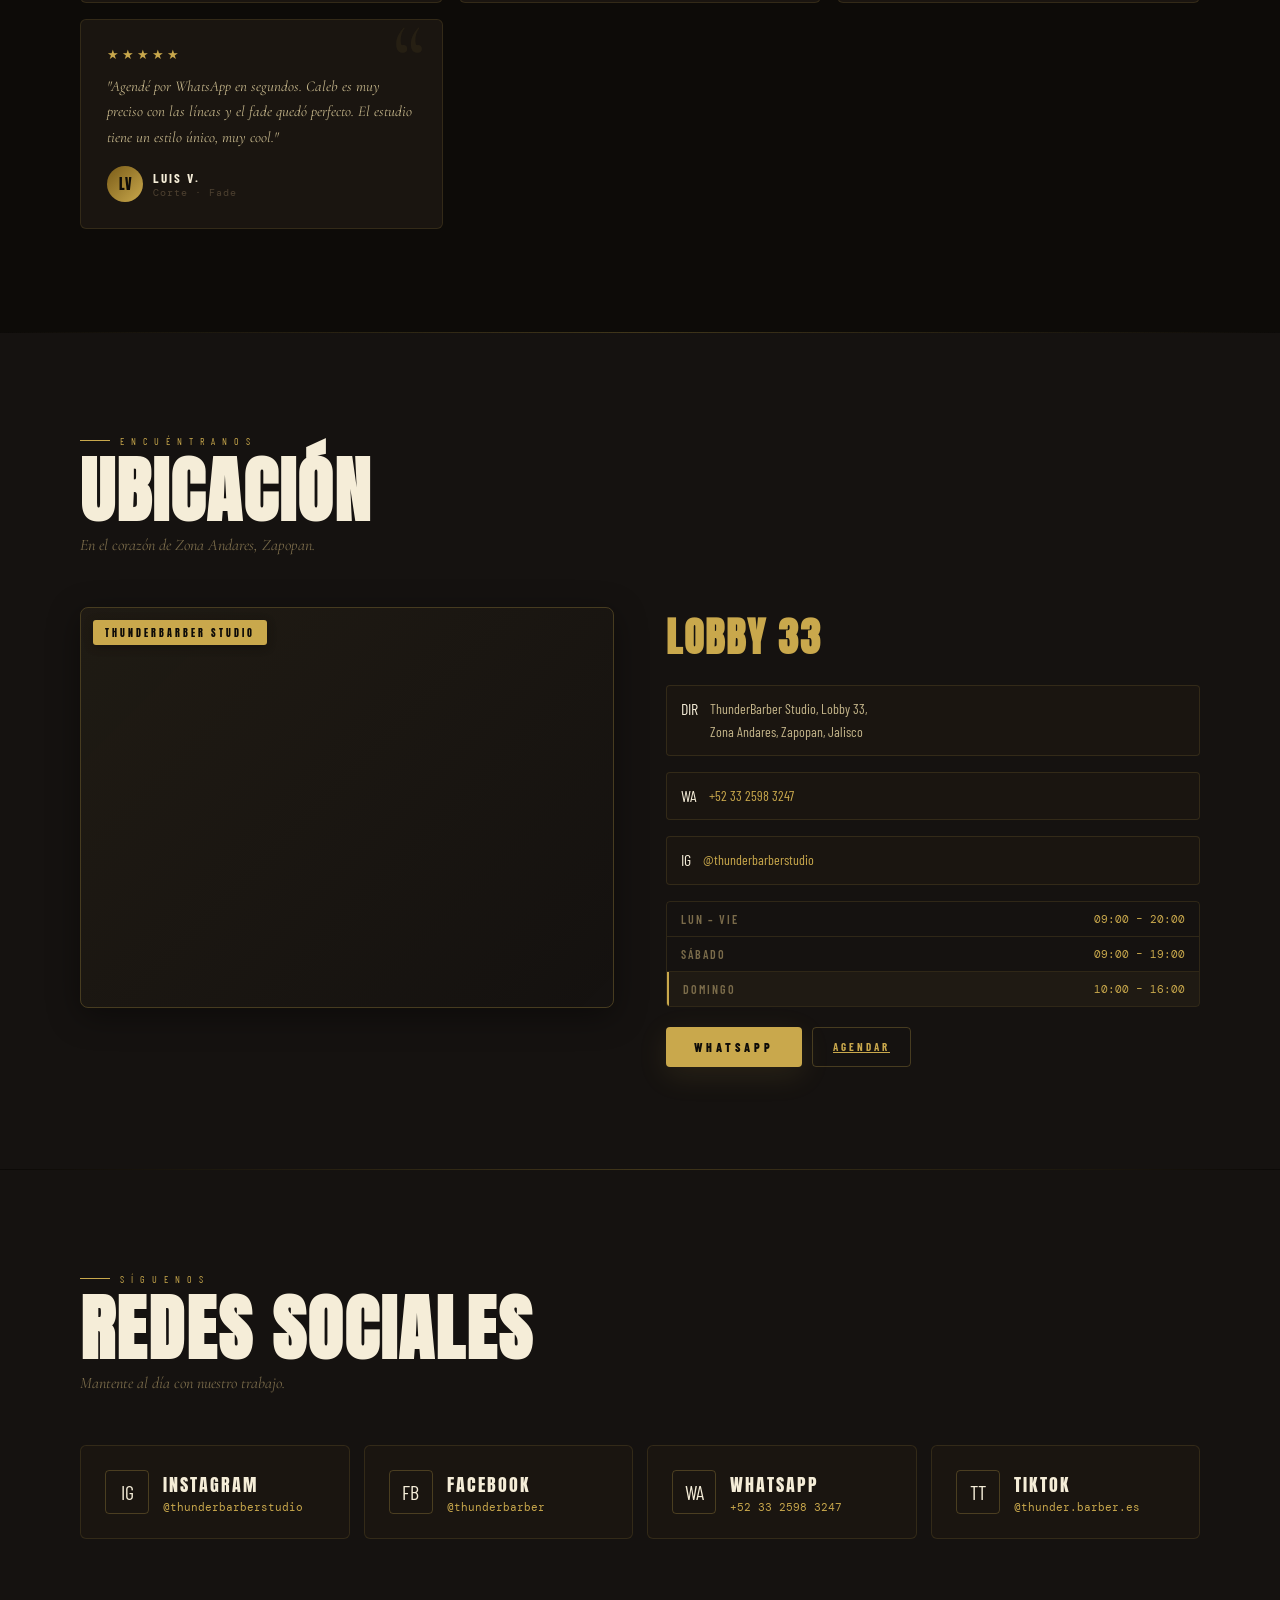
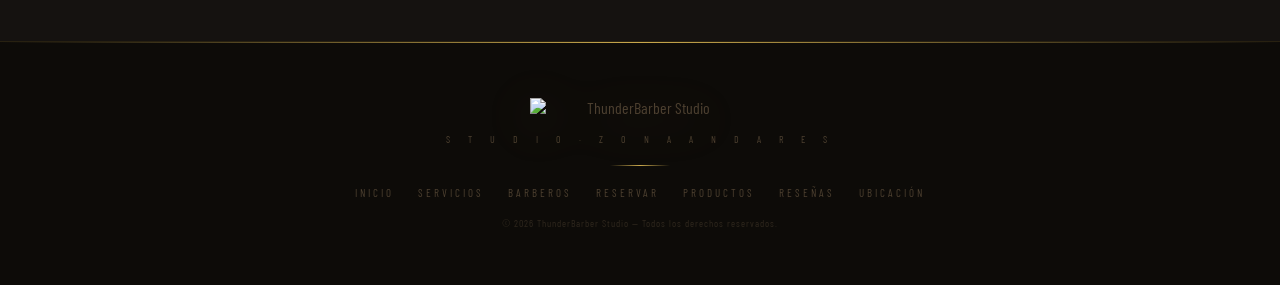
==== commit 78d0629b: "fix: mobile viewport stability and complete theme toggle Mobile viewport fixes: - Replace overflow-x" ====
--- a/index.html
+++ b/index.html
@@ -2,9 +2,8 @@
 <html lang="es">
 <head>
 <meta charset="UTF-8">
-<meta name="viewport" content="width=device-width, initial-scale=1.0, maximum-scale=1.0, user-scalable=no">
+<meta name="viewport" content="width=device-width, initial-scale=1.0, maximum-scale=1.0, user-scalable=no, viewport-fit=cover">
 <meta name="description" content="ThunderBarber Studio — Barbería premium en Zona Andares, Zapopan">
-<meta name="theme-color" content="#0d0b08" id="theme-color-meta">
 <title>ThunderBarber Studio | Reserva tu cita</title>
 <link rel="preconnect" href="https://fonts.googleapis.com">
 <link rel="preconnect" href="https://fonts.gstatic.com" crossorigin>
@@ -26,16 +25,15 @@
   --font-mono:'DM Mono',monospace;
 }
 *{margin:0;padding:0;box-sizing:border-box}
+
+/* ── VIEWPORT FIX: prevents horizontal drift & bounce on mobile ── */
 html{
   scroll-behavior:smooth;
-  overflow-x:hidden;
-  max-width:100vw;
-  background:var(--bg);
-  color-scheme:dark;
-}
-html[data-theme="light"]{
-  background:#f6efe5;
-  color-scheme:light;
+  overflow-x:clip;       /* clip is more reliable than hidden on iOS */
+  overflow-y:auto;
+  width:100%;
+  overscroll-behavior:none;
+  -webkit-text-size-adjust:100%;
 }
 body{
   background:
@@ -43,25 +41,16 @@
     linear-gradient(180deg,#0d0b08 0%,#12100d 32%,#0b0907 100%);
   color:var(--text);
   font-family:var(--font-body);
-  overflow-x:hidden;
-  max-width:100vw;
-  min-width:320px;
-  min-height:100svh;
-  min-height:100dvh;
+  overflow-x:clip;
+  width:100%;
+  position:relative;      /* needed so overflow-x:clip contains absolutely-positioned children */
   cursor:none;
   -webkit-font-smoothing:antialiased;
-  -webkit-text-size-adjust:100%;
-  position:relative;
-  overscroll-behavior-x:none;
-  touch-action:pan-y;
-}
-body.scroll-locked{
-  position:fixed;
-  left:0;
-  right:0;
-  width:100%;
-  overflow:hidden;
-}
+  overscroll-behavior:none;
+  touch-action:pan-y;     /* allow vertical scroll, block horizontal pan */
+  -webkit-overflow-scrolling:touch;
+}
+body.modal-open{overflow:hidden}
 body::before{
   content:'';
   position:fixed;
@@ -84,6 +73,7 @@
   pointer-events:none;
   animation:body-orb 14s ease-in-out infinite alternate;
   z-index:-1;
+  will-change:transform;
 }
 @keyframes body-orb{
   from{transform:translate3d(0,0,0) scale(1)}
@@ -131,7 +121,12 @@
 .cur-ring{width:28px;height:28px;border:1px solid var(--g1);border-radius:50%;position:fixed;pointer-events:none;z-index:9999;transform:translate(-50%,-50%);opacity:.45;transition:width .25s,height .25s,opacity .2s;mix-blend-mode:screen}
 body.hovering .cur-dot{width:14px;height:14px}
 body.hovering .cur-ring{width:48px;height:48px;opacity:.8}
-@media(hover:none){.cur-dot,.cur-ring,.spotlight,.spark-layer{display:none}body{cursor:auto}}
+@media(hover:none){
+  .cur-dot,.cur-ring,.spotlight,.spark-layer{display:none}
+  body{cursor:auto;touch-action:pan-y}
+  /* Disable heavy background animation on touch devices */
+  body::after{display:none}
+}
 
 #loader{
   position:fixed;
@@ -177,7 +172,7 @@
   display:flex;
   align-items:center;
   justify-content:space-between;
-  padding:0 clamp(16px,4vw,24px);
+  padding:0 24px;
   transition:background .4s,border-color .4s,backdrop-filter .4s,box-shadow .4s;
 }
 #nav.scrolled{
@@ -242,7 +237,7 @@
   -webkit-background-clip:text;-webkit-text-fill-color:transparent;background-clip:text
 }
 
-#inicio{min-height:100svh;min-height:100dvh;display:grid;place-items:center;position:relative;overflow:hidden;padding:92px 24px 72px}
+#inicio{min-height:100dvh;display:grid;place-items:center;position:relative;overflow:hidden;padding:80px 24px 60px}
 .hero-bg{position:absolute;inset:0;background:radial-gradient(ellipse 90% 60% at 50% 35%,rgba(201,168,76,.08) 0%,transparent 70%)}
 .hero-vlines{position:absolute;inset:0;pointer-events:none;background-image:repeating-linear-gradient(90deg,rgba(201,168,76,.03) 0,rgba(201,168,76,.03) 1px,transparent 1px,transparent 80px)}
 .hero-hlines{position:absolute;inset:0;pointer-events:none;background-image:repeating-linear-gradient(0deg,rgba(201,168,76,.03) 0,rgba(201,168,76,.03) 1px,transparent 1px,transparent 80px)}
@@ -270,7 +265,7 @@
 .hero-corner.tr{top:80px;right:24px;border-top:1px solid var(--border2);border-right:1px solid var(--border2)}
 .hero-corner.bl{bottom:60px;left:24px;border-bottom:1px solid var(--border2);border-left:1px solid var(--border2)}
 .hero-corner.br{bottom:60px;right:24px;border-bottom:1px solid var(--border2);border-right:1px solid var(--border2)}
-.hero-inner{position:relative;z-index:2;text-align:center;max-width:920px;width:100%;margin:0 auto}
+.hero-inner{position:relative;z-index:2;text-align:center;max-width:920px}
 .hero-eyebrow{font-size:11px;letter-spacing:7px;color:var(--g1);margin-bottom:20px;display:flex;align-items:center;justify-content:center;gap:12px;animation:fadey .8s ease .2s both}
 .hero-eyebrow::before,.hero-eyebrow::after{content:'';flex:1;max-width:60px;height:1px;background:linear-gradient(90deg,transparent,var(--g1))}
 .hero-eyebrow::after{background:linear-gradient(90deg,var(--g1),transparent)}
@@ -589,7 +584,7 @@
   background:rgba(255,255,255,.02);
   transition:transform .22s,border-color .22s,background .22s;
 }
-.quick-card:hover{transform:translateY(-3px);border-color:var(--border2);background:rgba(201,168,76,.05)}
+.quick-card:hover{transform:translateY(-3px);border-color:var(--border2);background:rgba(201,168,76,.06)}
 .quick-card strong{display:block;color:var(--g1);font-size:11px;letter-spacing:3px;margin-bottom:5px}
 .quick-card span{font-size:13px;color:var(--text2)}
 
@@ -847,50 +842,29 @@
 ::-webkit-scrollbar-track{background:var(--bg)}
 ::-webkit-scrollbar-thumb{background:var(--g-d);border-radius:2px}
 
-@media(max-width:940px){
-  .booking-aside{position:static;top:auto}
-}
-@media(max-width:780px){
-  body::after{animation:none}
-  #nav{height:60px;padding:0 16px}
-  #inicio{padding:88px 16px 72px}
-  .hero-inner{display:flex;flex-direction:column;align-items:center;justify-content:center}
-  .hero-cta{width:100%;max-width:360px;flex-direction:column}
-  .hero-cta .btn-primary,.hero-cta .btn-secondary{width:100%;justify-content:center}
-  .hero-scroll{display:none}
-  #mob-menu{width:min(320px,100vw);padding:72px 20px calc(32px + env(safe-area-inset-bottom))}
-}
 @media(max-width:500px){
-  section{padding:56px 16px}
   .hero-corner{display:none}
-  .hero-eyebrow{letter-spacing:4px;gap:8px}
-  .hero-eyebrow::before,.hero-eyebrow::after{max-width:34px}
-  .hero-brand{width:min(300px,80vw)}
-  .hero-tag{font-size:14px}
-  .hero-micro{font-size:11px;max-width:32ch;margin-left:auto;margin-right:auto}
   .btn-primary,.btn-secondary{padding:12px 20px;font-size:11px;letter-spacing:3px}
   .wa-float{right:64px}
   .booking-main,.booking-aside{padding:18px}
-  .booking-subpanel,.summary-card,.booking-panel,.map-wrap,.srv-card,.brb-card,.prd-card,.test-card,.soc-card{border-radius:16px}
   .calendar-grid{gap:6px;padding:12px}
-  .calendar-head{padding:12px}
-  .calendar-title{font-size:20px}
   .cal-day{padding:8px}
 }
-@media(max-width:380px){
-  .hero-brand{width:min(270px,82vw)}
-  .status-badge{font-size:10px}
-  .calendar-weekday{font-size:9px;letter-spacing:2px}
-}
-@media(max-width:780px),(prefers-reduced-motion:reduce){
-  html{scroll-behavior:auto}
-  .spark,.hero-glow,.hero-orb,.hero-brand::before,.hero-brand-img,.hero-scroll,.status-dot,.verify-radar::before,.verify-radar::after,.verify-radar span{
-    animation:none !important;
-  }
+@media(max-width:780px){
+  /* Remove heavy body-orb animation; element itself already hidden by hover:none query above */
+  body::after{animation:none}
+  #inicio{padding-left:16px;padding-right:16px}
 }
 </style>
 
 <style>
+/* ── LIGHT MODE (html.light / body.light) ────────────────────────────── */
+
+/* Declare light color-scheme on the root so native form controls render correctly */
+html.light{
+  color-scheme:light;
+}
+
 body.light{
   color-scheme:light;
   --g1:#b88436; --g2:#e3c17f; --g3:#fff1cf; --g-d:#9a6829; --g-dk:#6c461e;
@@ -935,12 +909,10 @@
 body.light .ld-track{background:rgba(154,104,41,.14)}
 
 body.light #nav{
-  background:rgba(255,251,246,.58);
-  backdrop-filter:blur(14px);
-  border-bottom:1px solid rgba(154,104,41,.08);
+  background:transparent;
 }
 body.light #nav.scrolled{
-  background:rgba(255,251,246,.8);
+  background:rgba(255,251,246,.88);
   border-bottom:1px solid rgba(154,104,41,.14);
   box-shadow:0 16px 44px rgba(108,70,30,.09);
 }
@@ -950,41 +922,43 @@
 body.light #ham{background:rgba(255,255,255,.48);box-shadow:0 10px 20px rgba(108,70,30,.06)}
 body.light .hb{height:2px}
 body.light #mob-ov{background:rgba(86,61,36,.16);backdrop-filter:blur(10px)}
-body.light #mob-menu{background:rgba(255,253,249,.96);box-shadow:-18px 0 36px rgba(108,70,30,.08)}
-body.light .mob-lnk{color:var(--text)}
+body.light #mob-menu{background:rgba(255,253,249,.98);border-left-color:var(--border2);box-shadow:-18px 0 36px rgba(108,70,30,.08)}
+body.light .mob-lnk{color:var(--text);border-bottom-color:var(--border)}
 body.light .mob-lnk-ico{
   display:inline-flex;align-items:center;justify-content:center;
   width:30px;height:30px;border-radius:999px;border:1px solid var(--border2);
   background:rgba(255,255,255,.72);color:var(--g1);
   font-family:var(--font-mono);font-size:10px;letter-spacing:1.5px;
 }
-body.light .msoc-btn{background:rgba(255,255,255,.68);color:var(--text);font-family:var(--font-mono);font-size:10px;letter-spacing:1.5px}
+body.light .msoc-btn{background:rgba(255,255,255,.68);color:var(--text);font-family:var(--font-mono);font-size:10px;letter-spacing:1.5px;}
 body.light .msoc-btn:hover{color:#fffaf4}
-body.light #theme-btn,body.light .mob-theme-btn{background:rgba(255,255,255,.48);box-shadow:0 10px 20px rgba(108,70,30,.06)}
+body.light #theme-btn{background:rgba(255,255,255,.48);border-color:var(--border2);box-shadow:0 10px 20px rgba(108,70,30,.06)}
+body.light .mob-theme-btn{background:rgba(255,255,255,.48);border-color:var(--border2)}
 
 body.light .sec-label{color:var(--text3)}
 body.light .sec-label::before{background:linear-gradient(90deg,transparent,var(--g1))}
 body.light .sec-title{color:var(--text)}
 body.light .sec-sub{color:var(--text2)}
+body.light .sec-rule{background:linear-gradient(90deg,transparent,var(--border2),transparent)}
 
 body.light #inicio{padding-top:96px}
 body.light .hero-bg{background:radial-gradient(ellipse 80% 60% at 50% 35%,rgba(184,132,54,.18) 0%,rgba(255,255,255,.72) 42%,transparent 74%)}
 body.light .hero-vlines,body.light .hero-hlines{opacity:.5}
 body.light .hero-glow{background:radial-gradient(ellipse,rgba(184,132,54,.18) 0%,transparent 70%)}
 body.light .hero-orb{mix-blend-mode:normal;background:radial-gradient(circle,rgba(255,232,188,.85),transparent 65%)}
-body.light .hero-corner{opacity:.55}
-body.light .hero-brand{
-  background:transparent;
-  border:none;
-  box-shadow:none;
-}
+body.light .hero-corner{opacity:.55;border-color:var(--border2)}
+body.light .hero-brand{background:transparent;border:none;box-shadow:none}
 body.light .hero-brand::before{
   inset:8% 10%;
   background:radial-gradient(circle,rgba(226,190,126,.38) 0%,rgba(255,255,255,.1) 52%,transparent 75%);
 }
 body.light .hero-brand-img{filter:drop-shadow(0 18px 28px rgba(184,132,54,.18))}
 body.light .hero-sep{height:72px}
+body.light .hero-eyebrow{color:var(--g-d)}
+body.light .hero-tag{color:var(--text2)}
 body.light .hero-micro{max-width:640px;margin:0 auto 32px;color:var(--text3)}
+body.light .hero-scroll span{color:var(--text4)}
+body.light .scroll-arr{border-right-color:var(--text4);border-bottom-color:var(--text4)}
 body.light .status-badge.open{background:rgba(47,138,107,.1);border-color:rgba(47,138,107,.22)}
 body.light .status-badge.closed{background:rgba(191,91,76,.08);border-color:rgba(191,91,76,.2)}
 
@@ -1009,6 +983,7 @@
 body.light #servicios,body.light #reserva,body.light #redes{background:linear-gradient(180deg,rgba(255,255,255,.42),transparent),var(--bg2)}
 body.light #barberos,body.light #productos{background:linear-gradient(180deg,rgba(255,247,235,.7),transparent),var(--bg3)}
 body.light #testimonios,body.light footer{background:linear-gradient(180deg,rgba(255,255,255,.24),transparent),var(--bg)}
+body.light #ubicacion{background:linear-gradient(180deg,rgba(255,255,255,.24),transparent),var(--bg2)}
 body.light .srv-card,body.light .brb-card,body.light .booking-panel,body.light .booking-subpanel,
 body.light .summary-card,body.light .prd-card,body.light .test-card,body.light .soc-card,
 body.light .loc-item,body.light .hours-grid,body.light .map-wrap,body.light .calendar-shell{
@@ -1032,6 +1007,9 @@
 }
 body.light .srv-card:hover .srv-ico{transform:translateY(-2px) scale(1.03);background:rgba(255,250,242,.95)}
 body.light .srv-time{background:rgba(184,132,54,.08);color:var(--text2)}
+body.light .srv-name{color:var(--text)}
+body.light .srv-num{color:var(--text4)}
+body.light .srv-desc{color:var(--text3)}
 
 body.light .brb-grid{grid-template-columns:repeat(auto-fit,minmax(min(100%,220px),1fr))}
 body.light .brb-card::before{
@@ -1041,14 +1019,18 @@
 body.light .brb-img-w::after{background:linear-gradient(180deg,transparent 38%,rgba(59,37,19,.62) 100%)}
 body.light .brb-img{filter:saturate(1.04) contrast(1.02)}
 body.light .brb-num{background:rgba(255,250,242,.72);backdrop-filter:blur(8px)}
+body.light .brb-name{color:var(--text)}
+body.light .brb-exp{color:var(--text4)}
 body.light .brb-btn{width:100%;border-radius:16px}
 
 body.light .booking-panel{overflow:visible}
 body.light .booking-panel::before{height:3px}
 body.light .booking-topline{gap:10px}
-body.light .booking-chip{background:rgba(255,255,255,.74);color:var(--text2);border-radius:999px}
+body.light .booking-chip{background:rgba(255,255,255,.74);color:var(--text2);border-radius:999px;border-color:var(--border)}
 body.light .booking-note{background:rgba(47,138,107,.08);border-color:rgba(47,138,107,.18);color:#2f705b}
+body.light .booking-subpanel{background:linear-gradient(180deg,rgba(255,255,255,.88),rgba(255,248,240,.72))}
 body.light .schedule-pill{background:rgba(255,255,255,.74)}
+body.light .schedule-pill strong{color:var(--g-d)}
 body.light .fl{color:var(--text3)}
 body.light .fl-ico,body.light .loc-ico,body.light .soc-ico-w{
   display:inline-flex;align-items:center;justify-content:center;
@@ -1062,9 +1044,13 @@
   background:rgba(255,255,255,.84);border-color:rgba(154,104,41,.16);color:var(--text);
 }
 body.light .fi::placeholder{color:var(--text3)}
+body.light .fs option{background:#fff;color:var(--text)}
 body.light .calendar-head{background:rgba(255,255,255,.76)}
-body.light .calendar-nav button{background:rgba(255,255,255,.7)}
+body.light .calendar-title{color:var(--text)}
+body.light .calendar-nav button{background:rgba(255,255,255,.7);border-color:var(--border2);color:var(--g1)}
 body.light .cal-day{background:linear-gradient(180deg,rgba(255,255,255,.88),rgba(252,247,240,.72));color:var(--text2)}
+body.light .calendar-weekday{color:var(--text4)}
+body.light .cal-day small{color:var(--text4)}
 body.light .cal-day:hover:not(.disabled):not(.muted){box-shadow:0 14px 24px rgba(108,70,30,.1)}
 body.light .cal-day.selected{
   background:linear-gradient(180deg,rgba(184,132,54,.16),rgba(255,255,255,.9));
@@ -1074,38 +1060,66 @@
 body.light .t-btn:hover:not(.taken):not(.disabled){background:rgba(184,132,54,.08)}
 body.light .t-btn.selected{background:linear-gradient(135deg,var(--g-d),var(--g1));color:#fffaf4}
 body.light .t-btn.taken{background:rgba(191,91,76,.05);color:rgba(95,71,50,.38)}
+body.light .quick-card{background:rgba(255,255,255,.72);border-color:var(--border)}
+body.light .quick-card:hover{transform:translateY(-3px);border-color:var(--border2);background:rgba(201,168,76,.08)}
+body.light .quick-card strong{color:var(--g-d)}
+body.light .quick-card span{color:var(--text2)}
 body.light .summary-card{background:linear-gradient(180deg,rgba(255,255,255,.94),rgba(250,244,236,.86))}
 body.light .summary-card h3,body.light .loc-details h3{color:var(--text)}
-body.light .summary-item{background:rgba(255,255,255,.78)}
+body.light .summary-item{background:rgba(255,255,255,.78);color:var(--text2)}
+body.light .summary-item span:last-child{color:var(--text)}
+body.light .m-summary{color:var(--text3)}
+body.light .slot-help{color:var(--text4)}
+body.light .booking-disclaimer{color:var(--text4)}
+body.light .day-indicator strong{color:var(--g1)}
 
 body.light .verify-overlay{background:rgba(244,236,226,.62)}
 body.light .verify-box{
   background:linear-gradient(180deg,rgba(255,255,255,.96),rgba(252,245,235,.92));
   box-shadow:0 30px 90px rgba(108,70,30,.14);
 }
+body.light .verify-box::before{background:linear-gradient(90deg,transparent,var(--g1),transparent)}
 body.light .verify-radar{background:radial-gradient(circle,rgba(184,132,54,.1),transparent 62%)}
+body.light .verify-title{color:var(--g-d)}
+body.light .verify-copy{color:var(--text2)}
 body.light #toast{background:rgba(255,255,255,.94);box-shadow:0 20px 50px rgba(108,70,30,.14)}
+body.light .t-title{color:var(--g-d)}
 body.light .t-body{color:var(--text2)}
+body.light #toast.error .t-title{color:var(--red)}
 
 body.light .prd-img{filter:saturate(.96) brightness(1.02)}
+body.light .prd-name{color:var(--text)}
+body.light .prd-desc{color:var(--text3)}
+body.light .prd-brand{color:var(--g1)}
 body.light .test-card::before{color:rgba(184,132,54,.09)}
 body.light .test-text{color:var(--text2)}
 body.light .test-avatar{color:#fffaf4}
+body.light .test-name{color:var(--text)}
+body.light .test-service{color:var(--text4)}
 body.light .map-wrap iframe{filter:grayscale(.12) saturate(.92) brightness(1.02)}
-body.light .loc-item{padding:14px 16px}
-body.light .loc-txt a{font-weight:700}
-body.light .soc-card{gap:16px}
+body.light .loc-item{padding:14px 16px;background:rgba(255,255,255,.82)}
+body.light .loc-txt{color:var(--text2)}
+body.light .loc-txt a{font-weight:700;color:var(--g1)}
+body.light .loc-details h3{color:var(--text)}
+body.light .hr-row{border-bottom-color:var(--border)}
+body.light .hr-row.today{background:rgba(154,104,41,.08);border-left-color:var(--g1)}
+body.light .hr-day{color:var(--text3)}
+body.light .soc-card{gap:16px;color:var(--text)}
 body.light .soc-card:hover .soc-ico-w{background:rgba(255,251,243,.96)}
-
-body.light footer{border-top:1px solid var(--border)}
+body.light .soc-name{color:var(--text)}
+
+footer{color:var(--text4)}
+body.light footer{border-top:1px solid var(--border);color:var(--text4)}
+body.light .ft-studio{color:var(--text4)}
+body.light .ft-links a{color:var(--text4)}
+body.light .ft-copy{color:var(--text3);opacity:.8}
 body.light .ft-logo-img{filter:drop-shadow(0 10px 22px rgba(184,132,54,.18))}
-body.light .ft-copy{color:var(--text3);opacity:.8}
 body.light .wa-float{
   background:linear-gradient(135deg,#2d8a69,#49a882);color:#fffdf7;
   font-family:var(--font-mono);font-size:11px;letter-spacing:1.5px;
   width:52px;height:52px;border-radius:18px;box-shadow:0 18px 36px rgba(45,138,105,.24);
 }
-body.light .scroll-top{background:rgba(255,255,255,.88);box-shadow:0 16px 28px rgba(108,70,30,.1)}
+body.light .scroll-top{background:rgba(255,255,255,.88);box-shadow:0 16px 28px rgba(108,70,30,.1);color:var(--g1)}
 body.light ::-webkit-scrollbar-track{background:var(--bg)}
 body.light ::-webkit-scrollbar-thumb{background:rgba(154,104,41,.4)}
 </style>
@@ -1245,7 +1259,7 @@
         <span class="srv-ico">KIDS</span>
         <div class="srv-name">CORTE NIÑO</div>
         <div class="srv-price">$280 <small>MXN</small></div>
-        <div class="srv-desc">Servicio exclusivo para niños con límite de edad hasta los 13 años.</div>
+        <div class="srv-desc">Servicio exclusivo para niños con limite de edad hasta los 13 años</div>
         <div class="srv-time">25 – 35 MIN</div>
       </div>
     </div>
@@ -1370,7 +1384,6 @@
                   <option value="Corte + Barba">Corte + Barba</option>
                   <option value="Corte VIP Thunder">Corte VIP Thunder</option>
                   <option value="Barba">Barba</option>
-                  <option value="Corte niño">Corte niño</option>
                 </select>
               </div>
               <div class="fg">
@@ -1406,7 +1419,7 @@
 
               <div class="fg">
                 <label class="fl"><span class="fl-ico">04</span>HORARIO DISPONIBLE</label>
-                <div class="timeGrid time-grid" id="timeGrid">
+                <div class="time-grid" id="timeGrid">
                   <div class="t-empty">Primero selecciona un barbero y una fecha.</div>
                 </div>
                 <div class="slot-help">Los horarios visibles respetan el horario del estudio: lunes a viernes de 9 a 20 hrs, sábado de 9 a 19 hrs y domingo de 10 a 16 hrs.</div>
@@ -1642,14 +1655,11 @@
 const WHATSAPP_NUMBER = '523325983247';
 const STORAGE_TAKEN = 'tb_taken';
 const STORAGE_BOOKINGS = 'tb_bks';
-const STORAGE_THEME = 'tb_theme';
-const SERVICES = ['Corte','Corte + Barba','Corte VIP Thunder','Barba','Corte niño'];
-const BARBERS = ['Álvaro','Sol','Daniel','Caleb','Raúl'];
 
 let taken = [];
 let bookings = [];
-try{taken = JSON.parse(localStorage.getItem(STORAGE_TAKEN) || '[]')}catch(error){taken = []}
-try{bookings = JSON.parse(localStorage.getItem(STORAGE_BOOKINGS) || '[]')}catch(error){bookings = []}
+try{taken = JSON.parse(localStorage.getItem(STORAGE_TAKEN) || '[]')}catch(e){taken=[]}
+try{bookings = JSON.parse(localStorage.getItem(STORAGE_BOOKINGS) || '[]')}catch(e){bookings=[]}
 
 const state = {
   selectedDate: '',
@@ -1657,638 +1667,390 @@
   monthCursor: startOfMonth(new Date())
 };
 
-const activeScrollLocks = new Set();
-let lockedScrollY = 0;
-
-const dateInput = document.getElementById('dateInput');
-const barberSelect = document.getElementById('barberSelect');
-const serviceSelect = document.getElementById('serviceSelect');
-const timeGrid = document.getElementById('timeGrid');
-const selectedDayLabel = document.getElementById('selectedDayLabel');
-const calendarGrid = document.getElementById('calendarGrid');
-const calendarTitle = document.getElementById('calendarTitle');
-const prevMonthBtn = document.getElementById('prevMonthBtn');
-const nextMonthBtn = document.getElementById('nextMonthBtn');
-const bookingSummary = document.getElementById('bookingSummary');
-const bookingForm = document.getElementById('bookingForm');
-const bookBtn = document.getElementById('bookBtn');
-const verifyOverlay = document.getElementById('verifyOverlay');
-const verifyTitle = document.getElementById('verifyTitle');
-const verifyCopy = document.getElementById('verifyCopy');
-const themeColorMeta = document.getElementById('theme-color-meta');
-
-const asideBarber = document.getElementById('asideBarber');
-const asideService = document.getElementById('asideService');
-const asideDay = document.getElementById('asideDay');
-const asideDate = document.getElementById('asideDate');
-const asideTime = document.getElementById('asideTime');
-
-const dot = document.getElementById('curDot');
-const ring = document.getElementById('curRing');
-const spotlight = document.getElementById('spotlight');
+const dateInput       = document.getElementById('dateInput');
+const barberSelect    = document.getElementById('barberSelect');
+const serviceSelect   = document.getElementById('serviceSelect');
+const timeGrid        = document.getElementById('timeGrid');
+const selectedDayLabel= document.getElementById('selectedDayLabel');
+const calendarGrid    = document.getElementById('calendarGrid');
+const calendarTitle   = document.getElementById('calendarTitle');
+const prevMonthBtn    = document.getElementById('prevMonthBtn');
+const nextMonthBtn    = document.getElementById('nextMonthBtn');
+const bookingSummary  = document.getElementById('bookingSummary');
+const bookingForm     = document.getElementById('bookingForm');
+const bookBtn         = document.getElementById('bookBtn');
+const verifyOverlay   = document.getElementById('verifyOverlay');
+const verifyTitle     = document.getElementById('verifyTitle');
+const verifyCopy      = document.getElementById('verifyCopy');
+const asideBarber     = document.getElementById('asideBarber');
+const asideService    = document.getElementById('asideService');
+const asideDay        = document.getElementById('asideDay');
+const asideDate       = document.getElementById('asideDate');
+const asideTime       = document.getElementById('asideTime');
+const dot             = document.getElementById('curDot');
+const ring            = document.getElementById('curRing');
+const spotlight       = document.getElementById('spotlight');
 
 let mx = 0, my = 0, rx = 0, ry = 0;
 
 function saveStorage(){
   try{
-    localStorage.setItem(STORAGE_TAKEN, JSON.stringify(taken));
-    localStorage.setItem(STORAGE_BOOKINGS, JSON.stringify(bookings));
-  }catch(error){}
-}
-
-function blip(frequency = 880, duration = 0.08){
+    localStorage.setItem(STORAGE_TAKEN,   JSON.stringify(taken));
+    localStorage.setItem(STORAGE_BOOKINGS,JSON.stringify(bookings));
+  }catch(e){}
+}
+
+function blip(freq=880,dur=0.08){
   try{
-    if(!window.__tbAudioCtx){
-      window.__tbAudioCtx = new (window.AudioContext || window.webkitAudioContext)();
-    }
-    const ctx = window.__tbAudioCtx;
-    const oscillator = ctx.createOscillator();
-    const gain = ctx.createGain();
-    oscillator.connect(gain);
-    gain.connect(ctx.destination);
-    oscillator.type = 'sine';
-    oscillator.frequency.setValueAtTime(frequency, ctx.currentTime);
-    oscillator.frequency.exponentialRampToValueAtTime(frequency * 0.5, ctx.currentTime + duration);
-    gain.gain.setValueAtTime(0.08, ctx.currentTime);
-    gain.gain.exponentialRampToValueAtTime(0.001, ctx.currentTime + duration + 0.01);
-    oscillator.start();
-    oscillator.stop(ctx.currentTime + duration + 0.02);
-  }catch(error){}
-}
-
-function lockScroll(reason){
-  if(activeScrollLocks.has(reason)) return;
-  activeScrollLocks.add(reason);
-  if(activeScrollLocks.size > 1) return;
-  lockedScrollY = window.scrollY || window.pageYOffset || 0;
-  document.body.classList.add('scroll-locked');
-  document.body.style.top = '-' + lockedScrollY + 'px';
-}
-
-function unlockScroll(reason){
-  if(!activeScrollLocks.has(reason)) return;
-  activeScrollLocks.delete(reason);
-  if(activeScrollLocks.size) return;
-  document.body.classList.remove('scroll-locked');
-  document.body.style.top = '';
-  window.scrollTo(0, lockedScrollY);
-}
-
-document.addEventListener('mousemove', (event) => {
-  mx = event.clientX;
-  my = event.clientY;
-  if(dot){
-    dot.style.left = mx + 'px';
-    dot.style.top = my + 'px';
-  }
-  if(spotlight){
-    spotlight.style.left = mx + 'px';
-    spotlight.style.top = my + 'px';
-  }
+    if(!window.__tbAudioCtx) window.__tbAudioCtx = new(window.AudioContext||window.webkitAudioContext)();
+    const ctx=window.__tbAudioCtx, osc=ctx.createOscillator(), g=ctx.createGain();
+    osc.connect(g); g.connect(ctx.destination);
+    osc.type='sine';
+    osc.frequency.setValueAtTime(freq,ctx.currentTime);
+    osc.frequency.exponentialRampToValueAtTime(freq*.5,ctx.currentTime+dur);
+    g.gain.setValueAtTime(.08,ctx.currentTime);
+    g.gain.exponentialRampToValueAtTime(.001,ctx.currentTime+dur+.01);
+    osc.start(); osc.stop(ctx.currentTime+dur+.02);
+  }catch(e){}
+}
+
+document.addEventListener('mousemove',e=>{
+  mx=e.clientX; my=e.clientY;
+  if(dot){dot.style.left=mx+'px';dot.style.top=my+'px';}
+  if(spotlight){spotlight.style.left=mx+'px';spotlight.style.top=my+'px';}
 });
-
 (function cursorLoop(){
-  rx += (mx - rx) * 0.13;
-  ry += (my - ry) * 0.13;
-  if(ring){
-    ring.style.left = rx + 'px';
-    ring.style.top = ry + 'px';
-  }
+  rx+=(mx-rx)*.13; ry+=(my-ry)*.13;
+  if(ring){ring.style.left=rx+'px';ring.style.top=ry+'px';}
   requestAnimationFrame(cursorLoop);
 })();
-
-document.addEventListener('mouseover', (event) => {
-  if(event.target.closest('button,a,input,select,.srv-card,.brb-card,.prd-card,.soc-card,.cal-day,.t-btn')){
+document.addEventListener('mouseover',e=>{
+  if(e.target.closest('button,a,input,select,.srv-card,.brb-card,.prd-card,.soc-card,.cal-day,.t-btn'))
     document.body.classList.add('hovering');
-  }
 });
-document.addEventListener('mouseout', (event) => {
-  if(event.target.closest('button,a,input,select,.srv-card,.brb-card,.prd-card,.soc-card,.cal-day,.t-btn')){
+document.addEventListener('mouseout',e=>{
+  if(e.target.closest('button,a,input,select,.srv-card,.brb-card,.prd-card,.soc-card,.cal-day,.t-btn'))
     document.body.classList.remove('hovering');
-  }
 });
-document.addEventListener('click', () => blip());
-
-window.addEventListener('load', () => {
-  setTimeout(() => document.getElementById('loader').classList.add('out'), 2300);
+document.addEventListener('click',()=>blip());
+
+window.addEventListener('load',()=>{
+  setTimeout(()=>document.getElementById('loader').classList.add('out'),2300);
 });
 
-window.addEventListener('scroll', () => {
-  document.getElementById('nav').classList.toggle('scrolled', window.scrollY > 50);
-  document.getElementById('scrollTopBtn').classList.toggle('visible', window.scrollY > 400);
+window.addEventListener('scroll',()=>{
+  document.getElementById('nav').classList.toggle('scrolled',window.scrollY>50);
+  document.getElementById('scrollTopBtn').classList.toggle('visible',window.scrollY>400);
 });
 
-function applyTheme(theme){
-  const isLight = theme === 'light';
-  document.documentElement.setAttribute('data-theme', theme);
-  document.documentElement.style.colorScheme = isLight ? 'light' : 'dark';
-  document.body.classList.toggle('light', isLight);
-
+function toggleMenu(){
+  const open=document.getElementById('ham').classList.toggle('open');
+  document.getElementById('mob-menu').classList.toggle('open',open);
+  document.getElementById('mob-ov').classList.toggle('open',open);
+}
+function closeMenu(){
+  document.getElementById('ham').classList.remove('open');
+  document.getElementById('mob-menu').classList.remove('open');
+  document.getElementById('mob-ov').classList.remove('open');
+}
+
+/* ── THEME TOGGLE ──────────────────────────────────────────────────────
+   Applies .light to BOTH <html> and <body>:
+   • <html>.light  → sets color-scheme:light so browser-native form controls
+                      (date pickers, selects, scrollbars) render in light mode
+   • <body>.light  → all CSS variable overrides + component-level overrides
+   ─────────────────────────────────────────────────────────────────────── */
+function toggleTheme(){
+  const isLight = document.body.classList.toggle('light');
+  document.documentElement.classList.toggle('light', isLight);
   const icon = isLight ? '☾' : '☀';
   const navIcon = document.getElementById('theme-icon');
   const mobIcon = document.getElementById('mob-theme-icon');
   if(navIcon) navIcon.textContent = icon;
   if(mobIcon) mobIcon.textContent = icon;
-  if(themeColorMeta){
-    themeColorMeta.setAttribute('content', isLight ? '#f6efe5' : '#0d0b08');
-  }
-  localStorage.setItem(STORAGE_THEME, theme);
-}
-
-function toggleTheme(){
-  applyTheme(document.body.classList.contains('light') ? 'dark' : 'light');
-}
-
-function toggleMenu(){
-  const ham = document.getElementById('ham');
-  const open = ham.classList.toggle('open');
-  document.getElementById('mob-menu').classList.toggle('open', open);
-  document.getElementById('mob-ov').classList.toggle('open', open);
-  if(open) lockScroll('menu');
-  else unlockScroll('menu');
-}
-
-function closeMenu(){
-  document.getElementById('ham').classList.remove('open');
-  document.getElementById('mob-menu').classList.remove('open');
-  document.getElementById('mob-ov').classList.remove('open');
-  unlockScroll('menu');
-}
-
-const observer = new IntersectionObserver((entries) => {
-  entries.forEach((entry) => {
-    if(entry.isIntersecting){
-      entry.target.classList.add('in');
-    }
-  });
-}, { threshold: 0.1 });
-document.querySelectorAll('.rv').forEach((element) => observer.observe(element));
-
-function showToast(title, message, isError = false){
-  const toast = document.getElementById('toast');
-  document.getElementById('t-ttl').textContent = title;
-  document.getElementById('t-msg').textContent = message;
-  toast.classList.toggle('error', isError);
-  toast.classList.add('show');
-  setTimeout(() => toast.classList.remove('show'), 4500);
+  localStorage.setItem('tb_theme', isLight ? 'light' : 'dark');
+}
+
+const observer = new IntersectionObserver(entries=>{
+  entries.forEach(e=>{ if(e.isIntersecting) e.target.classList.add('in'); });
+},{threshold:.1});
+document.querySelectorAll('.rv').forEach(el=>observer.observe(el));
+
+function showToast(title,msg,isError=false){
+  const t=document.getElementById('toast');
+  document.getElementById('t-ttl').textContent=title;
+  document.getElementById('t-msg').textContent=msg;
+  t.classList.toggle('error',isError);
+  t.classList.add('show');
+  setTimeout(()=>t.classList.remove('show'),4500);
 }
 
 function buyProduct(name){
-  window.open('https://wa.me/' + WHATSAPP_NUMBER + '?text=' + encodeURIComponent('Hola! Vi el producto *' + name + '* en su página y me interesa comprarlo. ¿Está disponible?'), '_blank');
-}
-
-function todayIso(){
-  return toIsoDate(new Date());
-}
-
-function toIsoDate(date){
-  const year = date.getFullYear();
-  const month = String(date.getMonth() + 1).padStart(2, '0');
-  const day = String(date.getDate()).padStart(2, '0');
-  return year + '-' + month + '-' + day;
-}
-
-function parseIsoDate(dateString){
-  return new Date(dateString + 'T12:00:00');
-}
-
-function startOfMonth(date){
-  return new Date(date.getFullYear(), date.getMonth(), 1);
-}
-
-function endOfMonth(date){
-  return new Date(date.getFullYear(), date.getMonth() + 1, 0);
-}
-
-function addMonths(date, amount){
-  return new Date(date.getFullYear(), date.getMonth() + amount, 1);
-}
-
-function formatLongDate(dateString){
-  if(!dateString) return 'Pendiente';
-  return new Intl.DateTimeFormat('es-MX', {
-    day: '2-digit',
-    month: 'long',
-    year: 'numeric'
-  }).format(parseIsoDate(dateString));
-}
-
-function formatWeekday(dateString){
-  if(!dateString) return 'Pendiente';
-  return new Intl.DateTimeFormat('es-MX', { weekday: 'long' })
-    .format(parseIsoDate(dateString))
-    .replace(/^\w/, (character) => character.toUpperCase());
-}
-
-function minutesToTime(totalMinutes){
-  const hours = Math.floor(totalMinutes / 60);
-  const minutes = totalMinutes % 60;
-  return String(hours).padStart(2, '0') + ':' + String(minutes).padStart(2, '0');
-}
-
-function getBusinessHours(dateString){
-  if(!dateString) return null;
-  const day = parseIsoDate(dateString).getDay();
-  if(day >= 1 && day <= 5) return { start: 540, end: 1200 };
-  if(day === 6) return { start: 540, end: 1140 };
-  return { start: 600, end: 960 };
-}
-
-function getAvailableSlots(dateString){
-  const hours = getBusinessHours(dateString);
-  if(!hours) return [];
-  const slots = [];
-  const now = new Date();
-  const isToday = dateString === todayIso();
-  const currentMinutes = now.getHours() * 60 + now.getMinutes();
-
-  for(let minutes = hours.start; minutes <= hours.end; minutes += 30){
-    if(isToday && minutes <= currentMinutes + 15){
-      continue;
-    }
-    slots.push(minutesToTime(minutes));
+  window.open('https://wa.me/'+WHATSAPP_NUMBER+'?text='+encodeURIComponent('Hola! Vi el producto *'+name+'* en su página y me interesa comprarlo. ¿Está disponible?'),'_blank');
+}
+
+function todayIso(){ return toIsoDate(new Date()); }
+function toIsoDate(d){
+  return d.getFullYear()+'-'+String(d.getMonth()+1).padStart(2,'0')+'-'+String(d.getDate()).padStart(2,'0');
+}
+function parseIsoDate(s){ return new Date(s+'T12:00:00'); }
+function startOfMonth(d){ return new Date(d.getFullYear(),d.getMonth(),1); }
+function endOfMonth(d){ return new Date(d.getFullYear(),d.getMonth()+1,0); }
+function addMonths(d,n){ return new Date(d.getFullYear(),d.getMonth()+n,1); }
+
+function formatLongDate(s){
+  if(!s) return 'Pendiente';
+  return new Intl.DateTimeFormat('es-MX',{day:'2-digit',month:'long',year:'numeric'}).format(parseIsoDate(s));
+}
+function formatWeekday(s){
+  if(!s) return 'Pendiente';
+  return new Intl.DateTimeFormat('es-MX',{weekday:'long'}).format(parseIsoDate(s)).replace(/^\w/,c=>c.toUpperCase());
+}
+function minutesToTime(m){
+  return String(Math.floor(m/60)).padStart(2,'0')+':'+String(m%60).padStart(2,'0');
+}
+function getBusinessHours(s){
+  if(!s) return null;
+  const d=parseIsoDate(s).getDay();
+  if(d>=1&&d<=5) return {start:540,end:1200};
+  if(d===6)      return {start:540,end:1140};
+  return {start:600,end:960};
+}
+function getAvailableSlots(s){
+  const h=getBusinessHours(s); if(!h) return [];
+  const now=new Date(), isToday=s===todayIso();
+  const cur=now.getHours()*60+now.getMinutes();
+  const slots=[];
+  for(let m=h.start;m<=h.end;m+=30){
+    if(isToday&&m<=cur+15) continue;
+    slots.push(minutesToTime(m));
   }
   return slots;
 }
-
-function isPastDate(dateString){
-  return dateString < todayIso();
-}
-
-function getSlotKey(barber, dateString, time){
-  return [barber, dateString, time].join('|');
-}
+function isPastDate(s){ return s<todayIso(); }
+function getSlotKey(b,s,t){ return [b,s,t].join('|'); }
 
 function updateSelectedDayLabel(){
-  if(!state.selectedDate){
-    selectedDayLabel.innerHTML = '<strong>DÍA</strong> Elige una fecha';
+  if(!state.selectedDate){ selectedDayLabel.innerHTML='<strong>DÍA</strong> Elige una fecha'; return; }
+  selectedDayLabel.innerHTML='<strong>'+formatWeekday(state.selectedDate).toUpperCase()+'</strong> '+formatLongDate(state.selectedDate);
+}
+
+function updateSummary(){
+  const b=barberSelect.value||'Pendiente';
+  const svc=serviceSelect.value||'Pendiente';
+  const day=state.selectedDate?formatWeekday(state.selectedDate):'Pendiente';
+  const dt=state.selectedDate?formatLongDate(state.selectedDate):'Pendiente';
+  const t=state.selectedTime||'Pendiente';
+  asideBarber.textContent=b; asideService.textContent=svc;
+  asideDay.textContent=day; asideDate.textContent=dt; asideTime.textContent=t;
+  if(!barberSelect.value||!state.selectedDate||!state.selectedTime){
+    bookingSummary.className='m-summary empty';
+    bookingSummary.textContent='Selecciona barbero, fecha y hora para ver el resumen de tu cita.';
     return;
   }
-  selectedDayLabel.innerHTML = '<strong>' + formatWeekday(state.selectedDate).toUpperCase() + '</strong> ' + formatLongDate(state.selectedDate);
-}
-
-function updateSummary(){
-  const barber = barberSelect.value || 'Pendiente';
-  const service = serviceSelect.value || 'Pendiente';
-  const day = state.selectedDate ? formatWeekday(state.selectedDate) : 'Pendiente';
-  const dateString = state.selectedDate ? formatLongDate(state.selectedDate) : 'Pendiente';
-  const time = state.selectedTime || 'Pendiente';
-
-  asideBarber.textContent = barber;
-  asideService.textContent = service;
-  asideDay.textContent = day;
-  asideDate.textContent = dateString;
-  asideTime.textContent = time;
-
-  if(!barberSelect.value || !state.selectedDate || !state.selectedTime){
-    bookingSummary.className = 'm-summary empty';
-    bookingSummary.textContent = 'Selecciona barbero, fecha y hora para ver el resumen de tu cita.';
-    return;
+  bookingSummary.className='m-summary';
+  bookingSummary.innerHTML='<strong>Barbero:</strong> '+b+'<br><strong>Servicio:</strong> '+svc+'<br><strong>Día:</strong> '+day+'<br><strong>Fecha:</strong> '+dt+'<br><strong>Hora:</strong> '+t;
+}
+
+function renderTimeSlots(){
+  if(!barberSelect.value||!state.selectedDate){
+    timeGrid.innerHTML='<div class="t-empty">Primero selecciona un barbero y una fecha.</div>';
+    state.selectedTime=''; updateSummary(); return;
   }
-
-  bookingSummary.className = 'm-summary';
-  bookingSummary.innerHTML =
-    '<strong>Barbero:</strong> ' + barber + '<br>' +
-    '<strong>Servicio:</strong> ' + service + '<br>' +
-    '<strong>Día:</strong> ' + day + '<br>' +
-    '<strong>Fecha:</strong> ' + dateString + '<br>' +
-    '<strong>Hora:</strong> ' + time;
-}
-
-function renderTimeSlots(){
-  if(!barberSelect.value || !state.selectedDate){
-    timeGrid.innerHTML = '<div class="t-empty">Primero selecciona un barbero y una fecha.</div>';
-    state.selectedTime = '';
-    updateSummary();
-    return;
+  const slots=getAvailableSlots(state.selectedDate);
+  if(!slots.length){
+    timeGrid.innerHTML='<div class="t-empty">No hay horarios disponibles para esa fecha.</div>';
+    state.selectedTime=''; updateSummary(); return;
   }
-
-  const slots = getAvailableSlots(state.selectedDate);
-  if(!slots.length){
-    timeGrid.innerHTML = '<div class="t-empty">No hay horarios disponibles para esa fecha.</div>';
-    state.selectedTime = '';
-    updateSummary();
-    return;
-  }
-
-  const fragment = document.createDocumentFragment();
-  let hasSelectedSlot = false;
-
-  slots.forEach((slot) => {
-    const button = document.createElement('button');
-    button.type = 'button';
-    button.className = 't-btn';
-    button.textContent = slot;
-    const takenKey = getSlotKey(barberSelect.value, state.selectedDate, slot);
-    const isTaken = taken.includes(takenKey);
-
-    if(isTaken){
-      button.classList.add('taken');
-    }else if(slot === state.selectedTime){
-      button.classList.add('selected');
-      hasSelectedSlot = true;
-    }
-
-    button.addEventListener('click', () => {
-      state.selectedTime = slot;
-      renderTimeSlots();
-      updateSummary();
-    });
-    fragment.appendChild(button);
+  const frag=document.createDocumentFragment();
+  let hasSelected=false;
+  slots.forEach(slot=>{
+    const btn=document.createElement('button');
+    btn.type='button'; btn.className='t-btn'; btn.textContent=slot;
+    const key=getSlotKey(barberSelect.value,state.selectedDate,slot);
+    if(taken.includes(key)){ btn.classList.add('taken'); }
+    else if(slot===state.selectedTime){ btn.classList.add('selected'); hasSelected=true; }
+    btn.addEventListener('click',()=>{ state.selectedTime=slot; renderTimeSlots(); updateSummary(); });
+    frag.appendChild(btn);
   });
-
-  if(!hasSelectedSlot){
-    state.selectedTime = slots.includes(state.selectedTime) ? state.selectedTime : '';
-  }
-
-  timeGrid.innerHTML = '';
-  timeGrid.appendChild(fragment);
-  updateSummary();
+  if(!hasSelected) state.selectedTime=slots.includes(state.selectedTime)?state.selectedTime:'';
+  timeGrid.innerHTML=''; timeGrid.appendChild(frag); updateSummary();
 }
 
 function renderCalendar(){
-  const today = parseIsoDate(todayIso());
-  const monthStart = startOfMonth(state.monthCursor);
-  const gridStart = new Date(monthStart);
-  gridStart.setDate(gridStart.getDate() - ((gridStart.getDay() + 6) % 7));
-  const monthLimit = addMonths(startOfMonth(today), 6);
-
-  calendarTitle.textContent = new Intl.DateTimeFormat('es-MX', {
-    month: 'long',
-    year: 'numeric'
-  }).format(monthStart).toUpperCase();
-
-  prevMonthBtn.disabled = monthStart <= startOfMonth(today);
-  nextMonthBtn.disabled = monthStart >= monthLimit;
-
-  const labels = ['LUN','MAR','MIÉ','JUE','VIE','SÁB','DOM'];
-  calendarGrid.innerHTML = '';
-  labels.forEach((label) => {
-    const element = document.createElement('div');
-    element.className = 'calendar-weekday';
-    element.textContent = label;
-    calendarGrid.appendChild(element);
-  });
-
-  for(let index = 0; index < 42; index += 1){
-    const cellDate = new Date(gridStart);
-    cellDate.setDate(gridStart.getDate() + index);
-    const isoDate = toIsoDate(cellDate);
-    const button = document.createElement('button');
-    button.type = 'button';
-    button.className = 'cal-day';
-    button.innerHTML = '<small>' + formatWeekday(isoDate).slice(0,3).toUpperCase() + '</small><span class="day-num">' + cellDate.getDate() + '</span>';
-
-    const outsideMonth = cellDate.getMonth() !== monthStart.getMonth();
-    const beforeToday = isoDate < todayIso();
-    const afterLimit = cellDate > endOfMonth(monthLimit);
-
-    if(outsideMonth) button.classList.add('muted');
-    if(beforeToday || afterLimit) button.classList.add('disabled');
-    if(isoDate === todayIso()) button.classList.add('today');
-    if(isoDate === state.selectedDate) button.classList.add('selected');
-
-    if(!outsideMonth && !beforeToday && !afterLimit){
-      button.addEventListener('click', () => {
-        state.selectedDate = isoDate;
-        dateInput.value = isoDate;
-        if(isPastDate(state.selectedDate)){
-          state.selectedDate = todayIso();
-          dateInput.value = state.selectedDate;
-        }
-        if(state.selectedTime && !getAvailableSlots(state.selectedDate).includes(state.selectedTime)){
-          state.selectedTime = '';
-        }
-        updateSelectedDayLabel();
-        renderCalendar();
-        renderTimeSlots();
+  const today=parseIsoDate(todayIso());
+  const monthStart=startOfMonth(state.monthCursor);
+  const monthEnd=endOfMonth(state.monthCursor);
+  const gridStart=new Date(monthStart);
+  gridStart.setDate(gridStart.getDate()-((gridStart.getDay()+6)%7));
+  const monthLimit=addMonths(startOfMonth(today),6);
+
+  calendarTitle.textContent=new Intl.DateTimeFormat('es-MX',{month:'long',year:'numeric'}).format(monthStart).toUpperCase();
+  prevMonthBtn.disabled=monthStart<=startOfMonth(today);
+  nextMonthBtn.disabled=monthStart>=monthLimit;
+
+  const labels=['LUN','MAR','MIÉ','JUE','VIE','SÁB','DOM'];
+  calendarGrid.innerHTML='';
+  labels.forEach(l=>{ const el=document.createElement('div'); el.className='calendar-weekday'; el.textContent=l; calendarGrid.appendChild(el); });
+
+  for(let i=0;i<42;i++){
+    const cell=new Date(gridStart); cell.setDate(gridStart.getDate()+i);
+    const iso=toIsoDate(cell);
+    const btn=document.createElement('button');
+    btn.type='button'; btn.className='cal-day';
+    btn.innerHTML='<small>'+formatWeekday(iso).slice(0,3).toUpperCase()+'</small><span class="day-num">'+cell.getDate()+'</span>';
+    const out=cell.getMonth()!==monthStart.getMonth();
+    const past=iso<todayIso();
+    const over=cell>endOfMonth(monthLimit);
+    if(out) btn.classList.add('muted');
+    if(past||over) btn.classList.add('disabled');
+    if(iso===todayIso()) btn.classList.add('today');
+    if(iso===state.selectedDate) btn.classList.add('selected');
+    if(!out&&!past&&!over){
+      btn.addEventListener('click',()=>{
+        state.selectedDate=iso; dateInput.value=iso;
+        if(isPastDate(state.selectedDate)){ state.selectedDate=todayIso(); dateInput.value=state.selectedDate; }
+        if(state.selectedTime&&!getAvailableSlots(state.selectedDate).includes(state.selectedTime)) state.selectedTime='';
+        updateSelectedDayLabel(); renderCalendar(); renderTimeSlots();
       });
     }
-    calendarGrid.appendChild(button);
+    calendarGrid.appendChild(btn);
   }
 }
 
-function setSelectedDate(dateString){
-  if(!dateString) return;
-  if(isPastDate(dateString)){
-    showToast('AVISO', 'Selecciona una fecha de hoy en adelante.', true);
-    return;
+function setSelectedDate(s){
+  if(!s) return;
+  if(isPastDate(s)){ showToast('AVISO','Selecciona una fecha de hoy en adelante.',true); return; }
+  state.selectedDate=s;
+  state.monthCursor=startOfMonth(parseIsoDate(s));
+  if(!getAvailableSlots(state.selectedDate).includes(state.selectedTime)) state.selectedTime='';
+  updateSelectedDayLabel(); renderCalendar(); renderTimeSlots();
+}
+
+function prefillService(svc){
+  serviceSelect.value=svc;
+  document.getElementById('reserva').scrollIntoView({behavior:'smooth',block:'start'});
+  updateSummary(); showToast('SERVICIO LISTO','Seleccionamos '+svc+' para tu reserva.');
+}
+function prefillBarber(b){
+  barberSelect.value=b;
+  document.getElementById('reserva').scrollIntoView({behavior:'smooth',block:'start'});
+  renderTimeSlots(); updateSummary(); showToast('BARBERO SELECCIONADO','Agendarás con '+b+'.');
+}
+
+function checkStatus(){
+  const now=new Date(), d=now.getDay(), m=now.getHours()*60+now.getMinutes();
+  let open=(d>=1&&d<=5&&m>=540&&m<=1200)||(d===6&&m>=540&&m<=1140)||(d===0&&m>=600&&m<=960);
+  const badge=document.getElementById('status-hero'), text=document.getElementById('status-text');
+  badge.className='status-badge '+(open?'open':'closed');
+  text.textContent=open?'ABIERTO AHORA':'CERRADO AHORA';
+}
+
+function highlightToday(){
+  const today=new Date().getDay();
+  document.querySelectorAll('#hours-grid .hr-row[data-days]').forEach(row=>{
+    const days=row.getAttribute('data-days').split(',').map(Number);
+    row.classList.toggle('today',days.includes(today));
+  });
+}
+
+function openVerify(copy){
+  verifyTitle.textContent='VERIFICANDO DISPONIBILIDAD';
+  verifyCopy.textContent=copy||'Consultando la agenda del barbero y preparando tu cita para WhatsApp...';
+  verifyOverlay.classList.add('open'); document.body.classList.add('modal-open'); bookBtn.classList.add('loading');
+}
+function closeVerify(){
+  verifyOverlay.classList.remove('open'); document.body.classList.remove('modal-open'); bookBtn.classList.remove('loading');
+}
+
+function validateForm(){
+  const fn=document.getElementById('firstName').value.trim();
+  const ln=document.getElementById('lastName').value.trim();
+  const ph=document.getElementById('phone').value.trim();
+  if(!barberSelect.value){ showToast('AVISO','Selecciona un barbero.',true); return false; }
+  if(!state.selectedDate){ showToast('AVISO','Selecciona una fecha.',true); return false; }
+  if(!state.selectedTime){ showToast('AVISO','Selecciona una hora disponible.',true); return false; }
+  if(!fn){ showToast('AVISO','Escribe tu nombre.',true); return false; }
+  if(!ln){ showToast('AVISO','Escribe tu apellido.',true); return false; }
+  if(!ph){ showToast('AVISO','Escribe tu número de teléfono.',true); return false; }
+  return true;
+}
+
+function buildWhatsAppMessage(p){
+  return ['Hola ThunderBarber Studio, quiero reservar una cita.','',
+    'Nombre: '+p.firstName+' '+p.lastName,'Teléfono: '+p.phone,
+    'Servicio: '+p.service,'Barbero: '+p.barber,
+    'Día: '+formatWeekday(p.date),'Fecha: '+formatLongDate(p.date),'Hora: '+p.time,'',
+    '¿Me confirman disponibilidad, por favor?'].join('\n');
+}
+
+function createSparkles(){
+  const layer=document.getElementById('sparkLayer');
+  if(!layer||window.matchMedia('(hover:none)').matches) return;
+  for(let i=0;i<24;i++){
+    const s=document.createElement('span'); s.className='spark';
+    s.style.left=Math.random()*100+'%'; s.style.top=Math.random()*100+'%';
+    s.style.animationDuration=(6+Math.random()*8)+'s';
+    s.style.animationDelay=(Math.random()*5)+'s'; s.style.opacity=0;
+    layer.appendChild(s);
   }
-  state.selectedDate = dateString;
-  state.monthCursor = startOfMonth(parseIsoDate(dateString));
-  if(!getAvailableSlots(state.selectedDate).includes(state.selectedTime)){
-    state.selectedTime = '';
+}
+
+bookingForm.addEventListener('submit',e=>{
+  e.preventDefault(); if(!validateForm()) return;
+  const payload={
+    barber:barberSelect.value, service:serviceSelect.value,
+    date:state.selectedDate, time:state.selectedTime,
+    firstName:document.getElementById('firstName').value.trim(),
+    lastName:document.getElementById('lastName').value.trim(),
+    phone:document.getElementById('phone').value.trim()
+  };
+  openVerify('Consultando agenda, validando el horario y preparando tu mensaje de WhatsApp...');
+  setTimeout(()=>{
+    const key=getSlotKey(payload.barber,payload.date,payload.time);
+    if(taken.includes(key)){
+      closeVerify(); state.selectedTime=''; renderTimeSlots();
+      showToast('HORARIO OCUPADO','Ese horario ya no está disponible. Elige otro, por favor.',true); return;
+    }
+    taken.push(key); bookings.push(payload); saveStorage();
+    verifyTitle.textContent='DISPONIBILIDAD CONFIRMADA';
+    verifyCopy.textContent='Tu cita está lista. Redirigiendo a WhatsApp con todos los datos...';
+    renderTimeSlots(); updateSummary();
+    setTimeout(()=>{
+      closeVerify();
+      window.location.href='https://wa.me/'+WHATSAPP_NUMBER+'?text='+encodeURIComponent(buildWhatsAppMessage(payload));
+    },900);
+  },1800);
+});
+
+barberSelect.addEventListener('change',()=>{ if(state.selectedTime) state.selectedTime=''; renderTimeSlots(); updateSummary(); });
+serviceSelect.addEventListener('change',updateSummary);
+dateInput.addEventListener('change',e=>setSelectedDate(e.target.value));
+prevMonthBtn.addEventListener('click',()=>{ state.monthCursor=addMonths(state.monthCursor,-1); renderCalendar(); });
+nextMonthBtn.addEventListener('click',()=>{ state.monthCursor=addMonths(state.monthCursor, 1); renderCalendar(); });
+
+document.addEventListener('DOMContentLoaded',()=>{
+  const today=new Date();
+  const minDate=todayIso();
+  const maxDate=toIsoDate(new Date(today.getFullYear(),today.getMonth()+6,today.getDate()));
+  dateInput.min=minDate; dateInput.max=maxDate; dateInput.value=minDate;
+  state.selectedDate=minDate; state.monthCursor=startOfMonth(today);
+  document.getElementById('yearLabel').textContent=String(today.getFullYear());
+
+  /* Restore saved theme — apply to both <html> and <body> */
+  const savedTheme=localStorage.getItem('tb_theme')||'dark';
+  if(savedTheme==='light'){
+    document.body.classList.add('light');
+    document.documentElement.classList.add('light');
+    const navIcon=document.getElementById('theme-icon');
+    const mobIcon=document.getElementById('mob-theme-icon');
+    if(navIcon) navIcon.textContent='☾';
+    if(mobIcon) mobIcon.textContent='☾';
   }
-  updateSelectedDayLabel();
-  renderCalendar();
-  renderTimeSlots();
-}
-
-function prefillBarber(barber){
-  barberSelect.value = barber;
-  document.getElementById('reserva').scrollIntoView({ behavior: 'smooth', block: 'start' });
-  renderTimeSlots();
-  updateSummary();
-  showToast('BARBERO SELECCIONADO', 'Agendarás con ' + barber + '.');
-}
-
-function checkStatus(){
-  const now = new Date();
-  const day = now.getDay();
-  const minutes = now.getHours() * 60 + now.getMinutes();
-  let open = false;
-  if(day >= 1 && day <= 5 && minutes >= 540 && minutes <= 1200) open = true;
-  else if(day === 6 && minutes >= 540 && minutes <= 1140) open = true;
-  else if(day === 0 && minutes >= 600 && minutes <= 960) open = true;
-
-  const badge = document.getElementById('status-hero');
-  const text = document.getElementById('status-text');
-  badge.className = 'status-badge ' + (open ? 'open' : 'closed');
-  text.textContent = open ? 'ABIERTO AHORA' : 'CERRADO AHORA';
-}
-
-function highlightToday(){
-  const today = new Date().getDay();
-  document.querySelectorAll('#hours-grid .hr-row[data-days]').forEach((row) => {
-    const days = row.getAttribute('data-days').split(',').map(Number);
-    row.classList.toggle('today', days.includes(today));
-  });
-}
-
-function openVerify(copy){
-  verifyTitle.textContent = 'VERIFICANDO DISPONIBILIDAD';
-  verifyCopy.textContent = copy || 'Consultando la agenda del barbero y preparando tu cita para WhatsApp...';
-  verifyOverlay.classList.add('open');
-  bookBtn.classList.add('loading');
-  lockScroll('verify');
-}
-
-function closeVerify(){
-  verifyOverlay.classList.remove('open');
-  bookBtn.classList.remove('loading');
-  unlockScroll('verify');
-}
-
-function validateForm(){
-  const firstName = document.getElementById('firstName').value.trim();
-  const lastName = document.getElementById('lastName').value.trim();
-  const phone = document.getElementById('phone').value.trim();
-
-  if(!barberSelect.value){
-    showToast('AVISO', 'Selecciona un barbero.', true);
-    return false;
-  }
-  if(!state.selectedDate){
-    showToast('AVISO', 'Selecciona una fecha.', true);
-    return false;
-  }
-  if(!state.selectedTime){
-    showToast('AVISO', 'Selecciona una hora disponible.', true);
-    return false;
-  }
-  if(!firstName){
-    showToast('AVISO', 'Escribe tu nombre.', true);
-    return false;
-  }
-  if(!lastName){
-    showToast('AVISO', 'Escribe tu apellido.', true);
-    return false;
-  }
-  if(!phone){
-    showToast('AVISO', 'Escribe tu número de teléfono.', true);
-    return false;
-  }
-  return true;
-}
-
-function buildWhatsAppMessage(payload){
-  return [
-    'Hola ThunderBarber Studio, quiero reservar una cita.',
-    '',
-    'Nombre: ' + payload.firstName + ' ' + payload.lastName,
-    'Teléfono: ' + payload.phone,
-    'Servicio: ' + payload.service,
-    'Barbero: ' + payload.barber,
-    'Día: ' + formatWeekday(payload.date),
-    'Fecha: ' + formatLongDate(payload.date),
-    'Hora: ' + payload.time,
-    '',
-    '¿Me confirman disponibilidad, por favor?'
-  ].join('\n');
-}
-
-function createSparkles(){
-  const layer = document.getElementById('sparkLayer');
-  if(!layer || window.matchMedia('(hover:none)').matches) return;
-  const amount = 24;
-  for(let index = 0; index < amount; index += 1){
-    const spark = document.createElement('span');
-    spark.className = 'spark';
-    spark.style.left = Math.random() * 100 + '%';
-    spark.style.top = Math.random() * 100 + '%';
-    spark.style.animationDuration = (6 + Math.random() * 8) + 's';
-    spark.style.animationDelay = (Math.random() * 5) + 's';
-    spark.style.opacity = 0;
-    layer.appendChild(spark);
-  }
-}
-
-bookingForm.addEventListener('submit', (event) => {
-  event.preventDefault();
-  if(!validateForm()) return;
-
-  const payload = {
-    barber: barberSelect.value,
-    service: serviceSelect.value,
-    date: state.selectedDate,
-    time: state.selectedTime,
-    firstName: document.getElementById('firstName').value.trim(),
-    lastName: document.getElementById('lastName').value.trim(),
-    phone: document.getElementById('phone').value.trim()
-  };
-
-  openVerify('Consultando agenda, validando el horario y preparando tu mensaje de WhatsApp...');
-
-  setTimeout(() => {
-    const slotKey = getSlotKey(payload.barber, payload.date, payload.time);
-    if(taken.includes(slotKey)){
-      closeVerify();
-      state.selectedTime = '';
-      renderTimeSlots();
-      showToast('HORARIO OCUPADO', 'Ese horario ya no está disponible. Elige otro, por favor.', true);
-      return;
-    }
-
-    taken.push(slotKey);
-    bookings.push(payload);
-    saveStorage();
-
-    verifyTitle.textContent = 'DISPONIBILIDAD CONFIRMADA';
-    verifyCopy.textContent = 'Tu cita está lista. Redirigiendo a WhatsApp con todos los datos...';
-    renderTimeSlots();
-    updateSummary();
-
-    setTimeout(() => {
-      closeVerify();
-      const message = buildWhatsAppMessage(payload);
-      window.location.href = 'https://wa.me/' + WHATSAPP_NUMBER + '?text=' + encodeURIComponent(message);
-    }, 900);
-  }, 1800);
-});
-
-barberSelect.addEventListener('change', () => {
-  if(state.selectedTime){
-    state.selectedTime = '';
-  }
-  renderTimeSlots();
-  updateSummary();
-});
-
-serviceSelect.addEventListener('change', updateSummary);
-
-dateInput.addEventListener('change', (event) => {
-  setSelectedDate(event.target.value);
-});
-
-prevMonthBtn.addEventListener('click', () => {
-  state.monthCursor = addMonths(state.monthCursor, -1);
-  renderCalendar();
-});
-
-nextMonthBtn.addEventListener('click', () => {
-  state.monthCursor = addMonths(state.monthCursor, 1);
-  renderCalendar();
-});
-
-window.addEventListener('resize', () => {
-  if(window.innerWidth > 780){
-    closeMenu();
-  }
-});
-
-document.addEventListener('DOMContentLoaded', () => {
-  const today = new Date();
-  const minDate = todayIso();
-  const maxDate = toIsoDate(new Date(today.getFullYear(), today.getMonth() + 6, today.getDate()));
-  dateInput.min = minDate;
-  dateInput.max = maxDate;
-  dateInput.value = minDate;
-  state.selectedDate = minDate;
-  state.monthCursor = startOfMonth(today);
-
-  document.getElementById('yearLabel').textContent = String(today.getFullYear());
-
-  const savedTheme = localStorage.getItem(STORAGE_THEME) || 'dark';
-  applyTheme(savedTheme);
-
-  createSparkles();
-  checkStatus();
-  highlightToday();
-  updateSelectedDayLabel();
-  renderCalendar();
-  renderTimeSlots();
-  updateSummary();
-  setInterval(checkStatus, 60000);
+
+  createSparkles(); checkStatus(); highlightToday();
+  updateSelectedDayLabel(); renderCalendar(); renderTimeSlots(); updateSummary();
+  setInterval(checkStatus,60000);
 });
 </script>
 </body>
